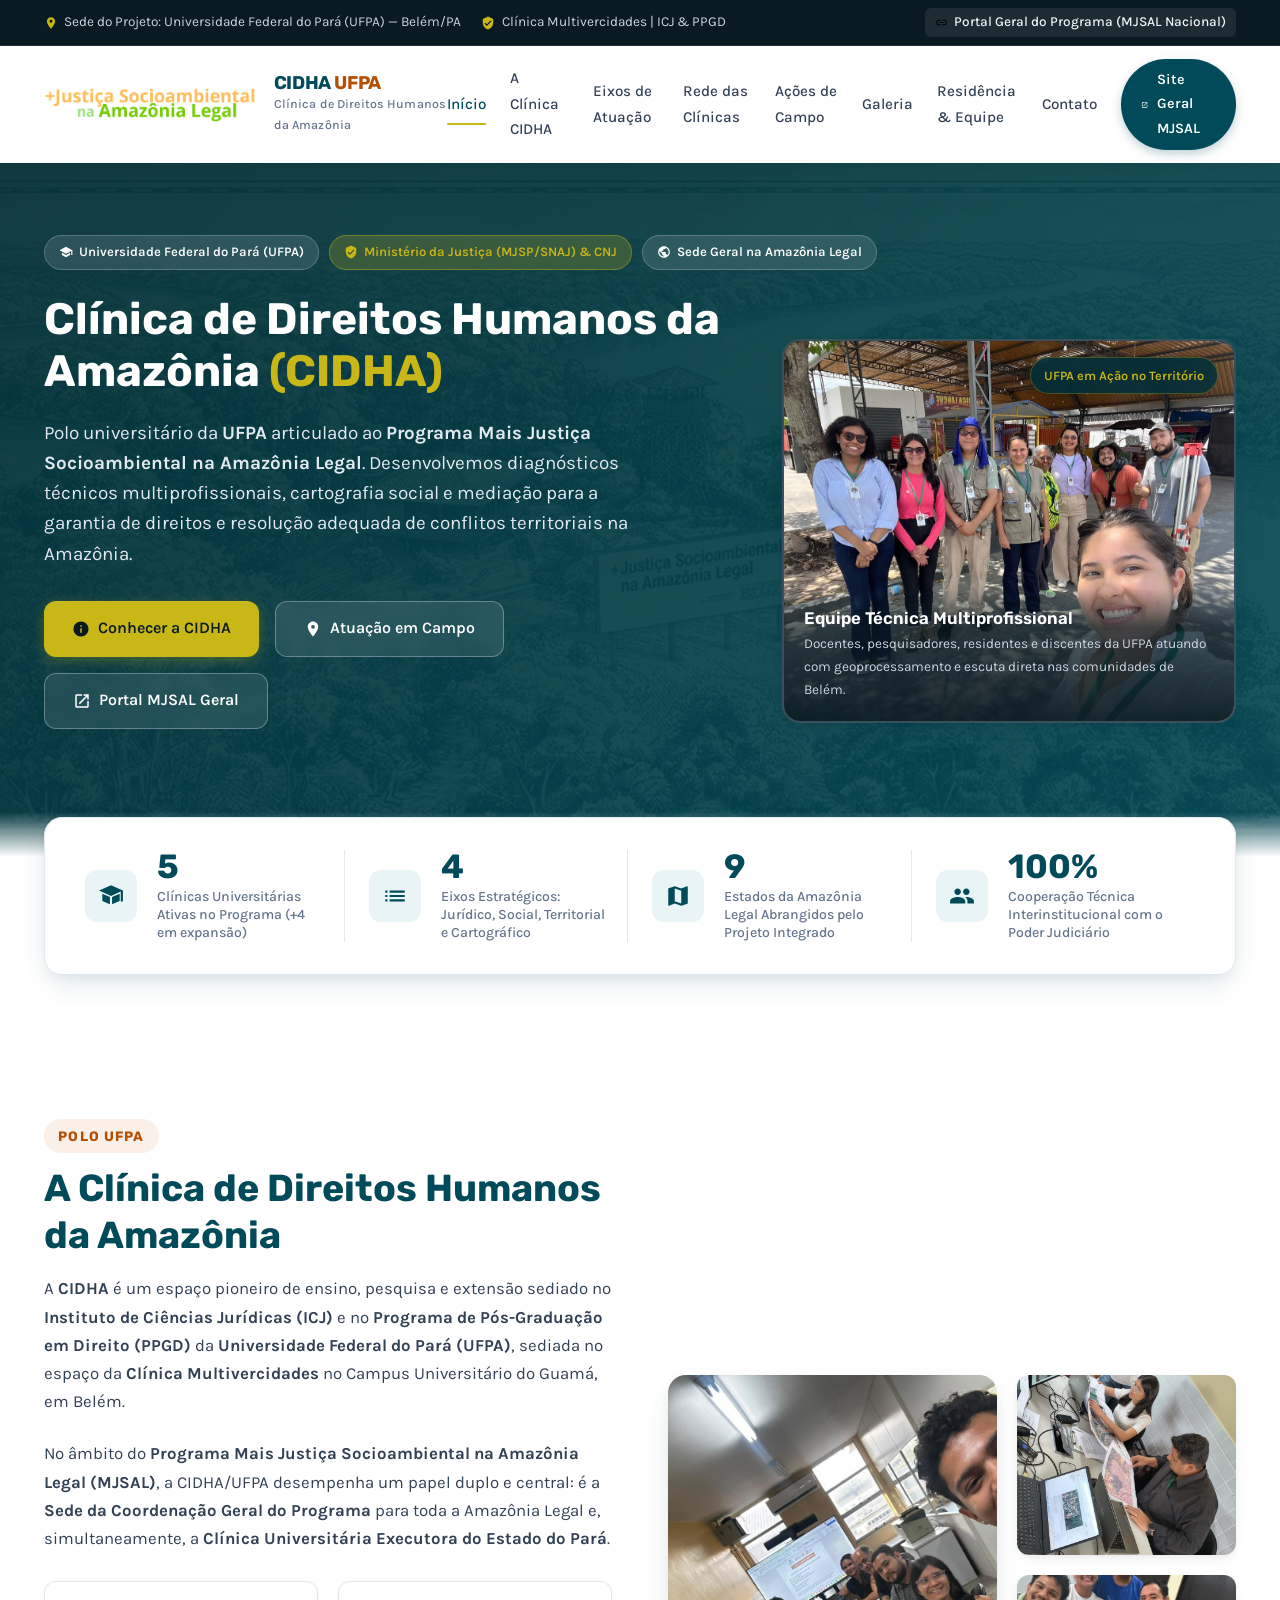
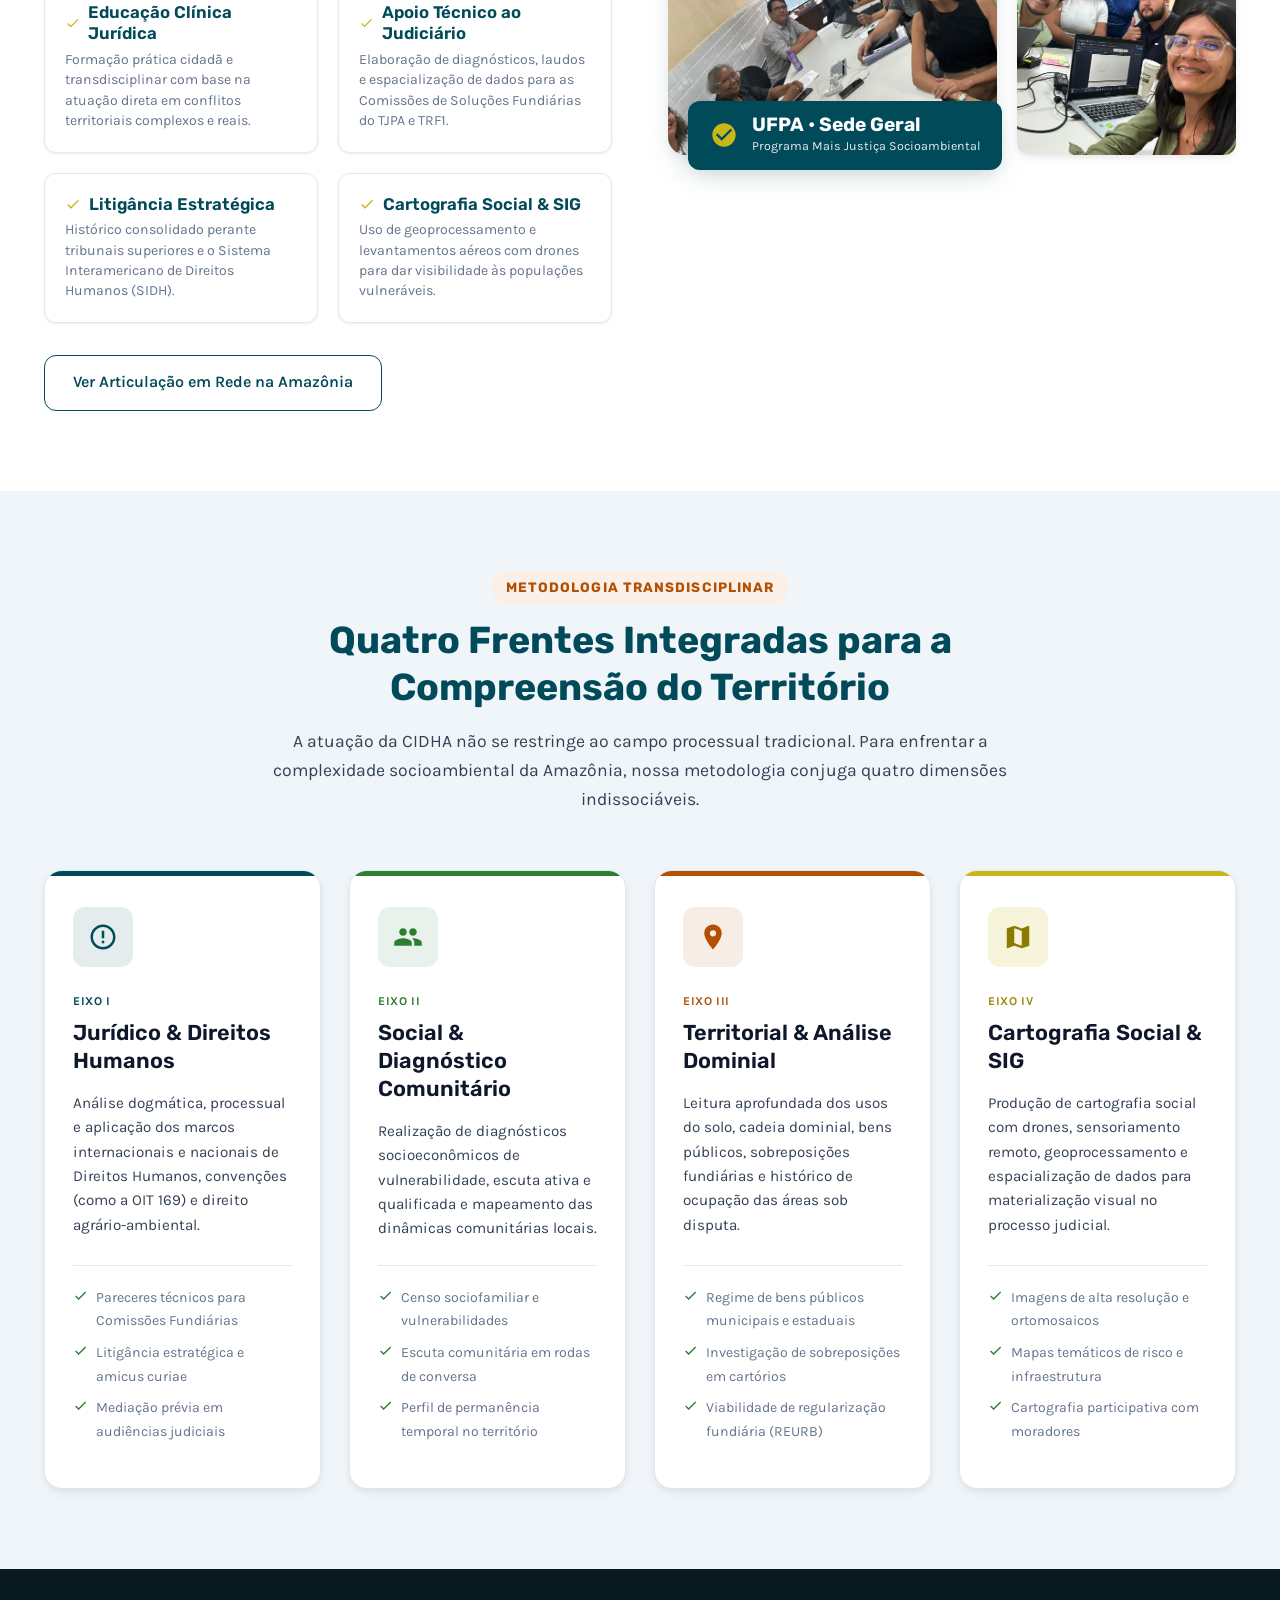
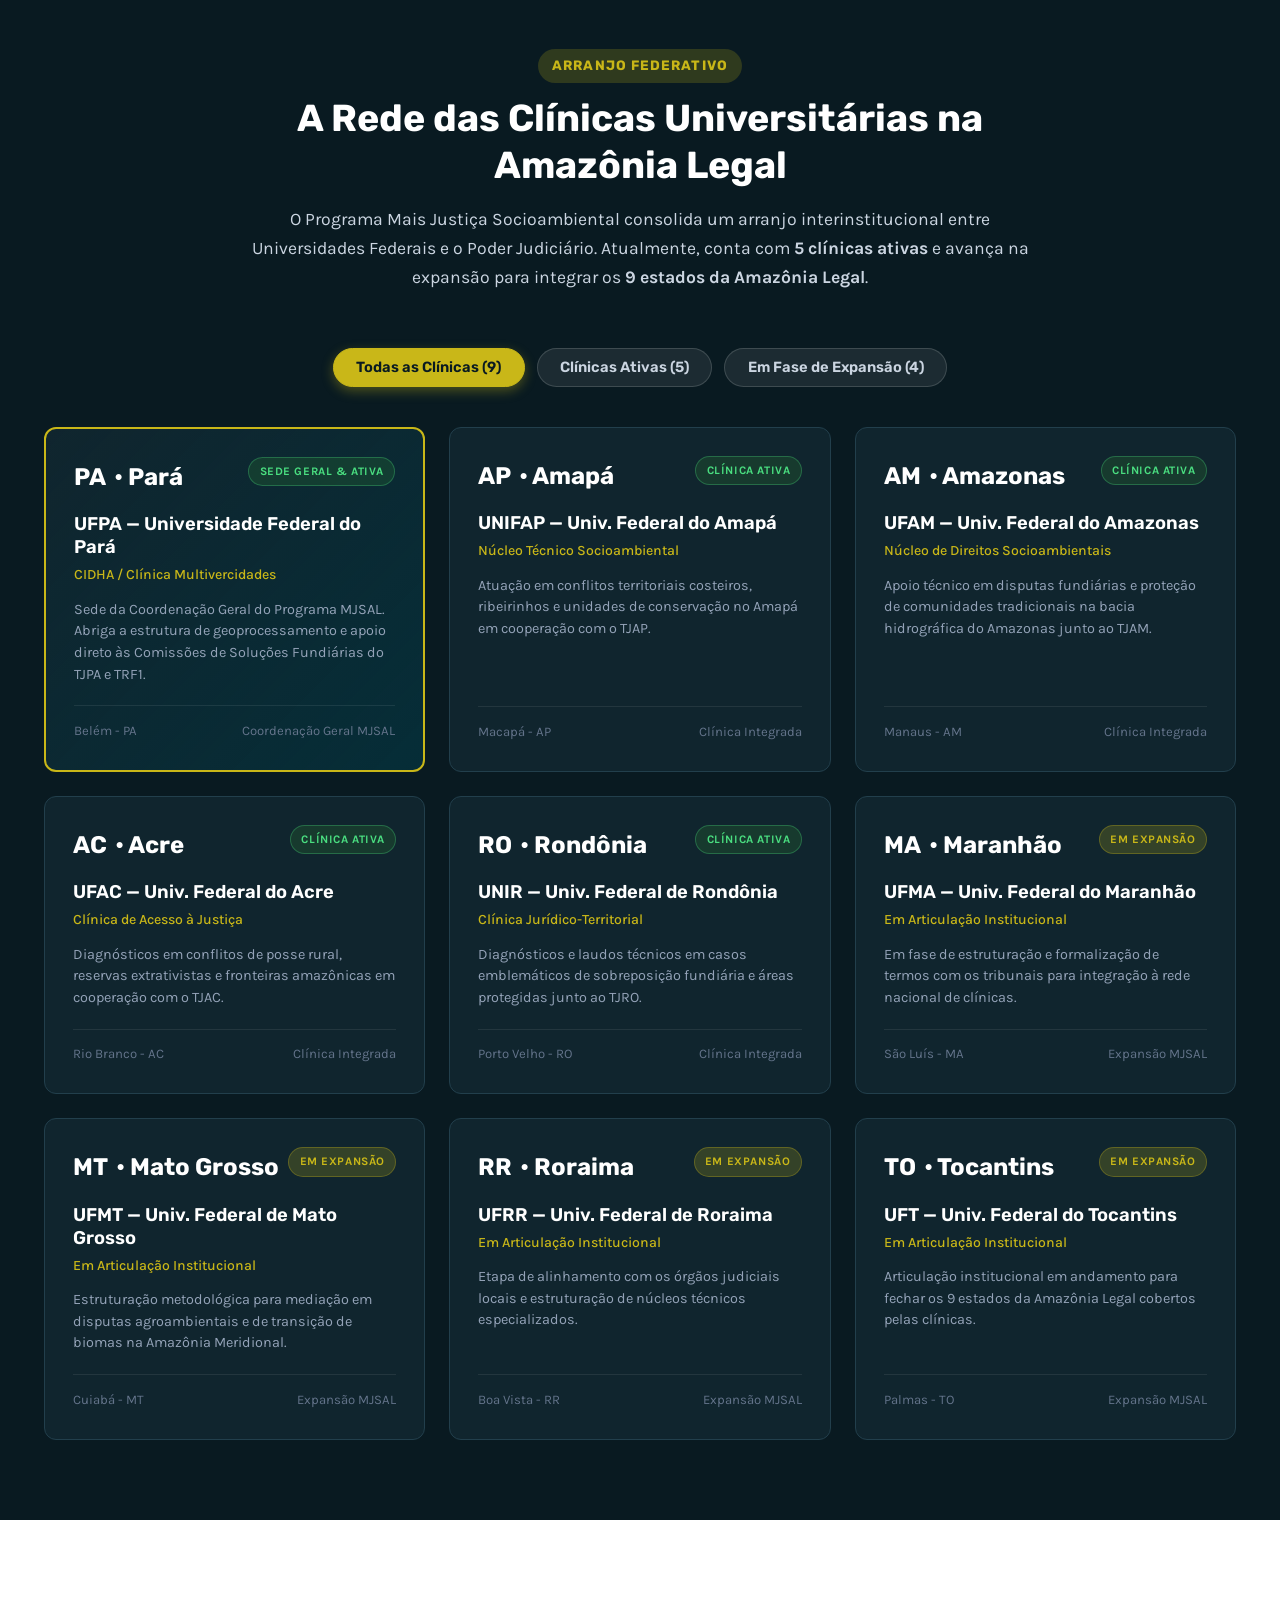
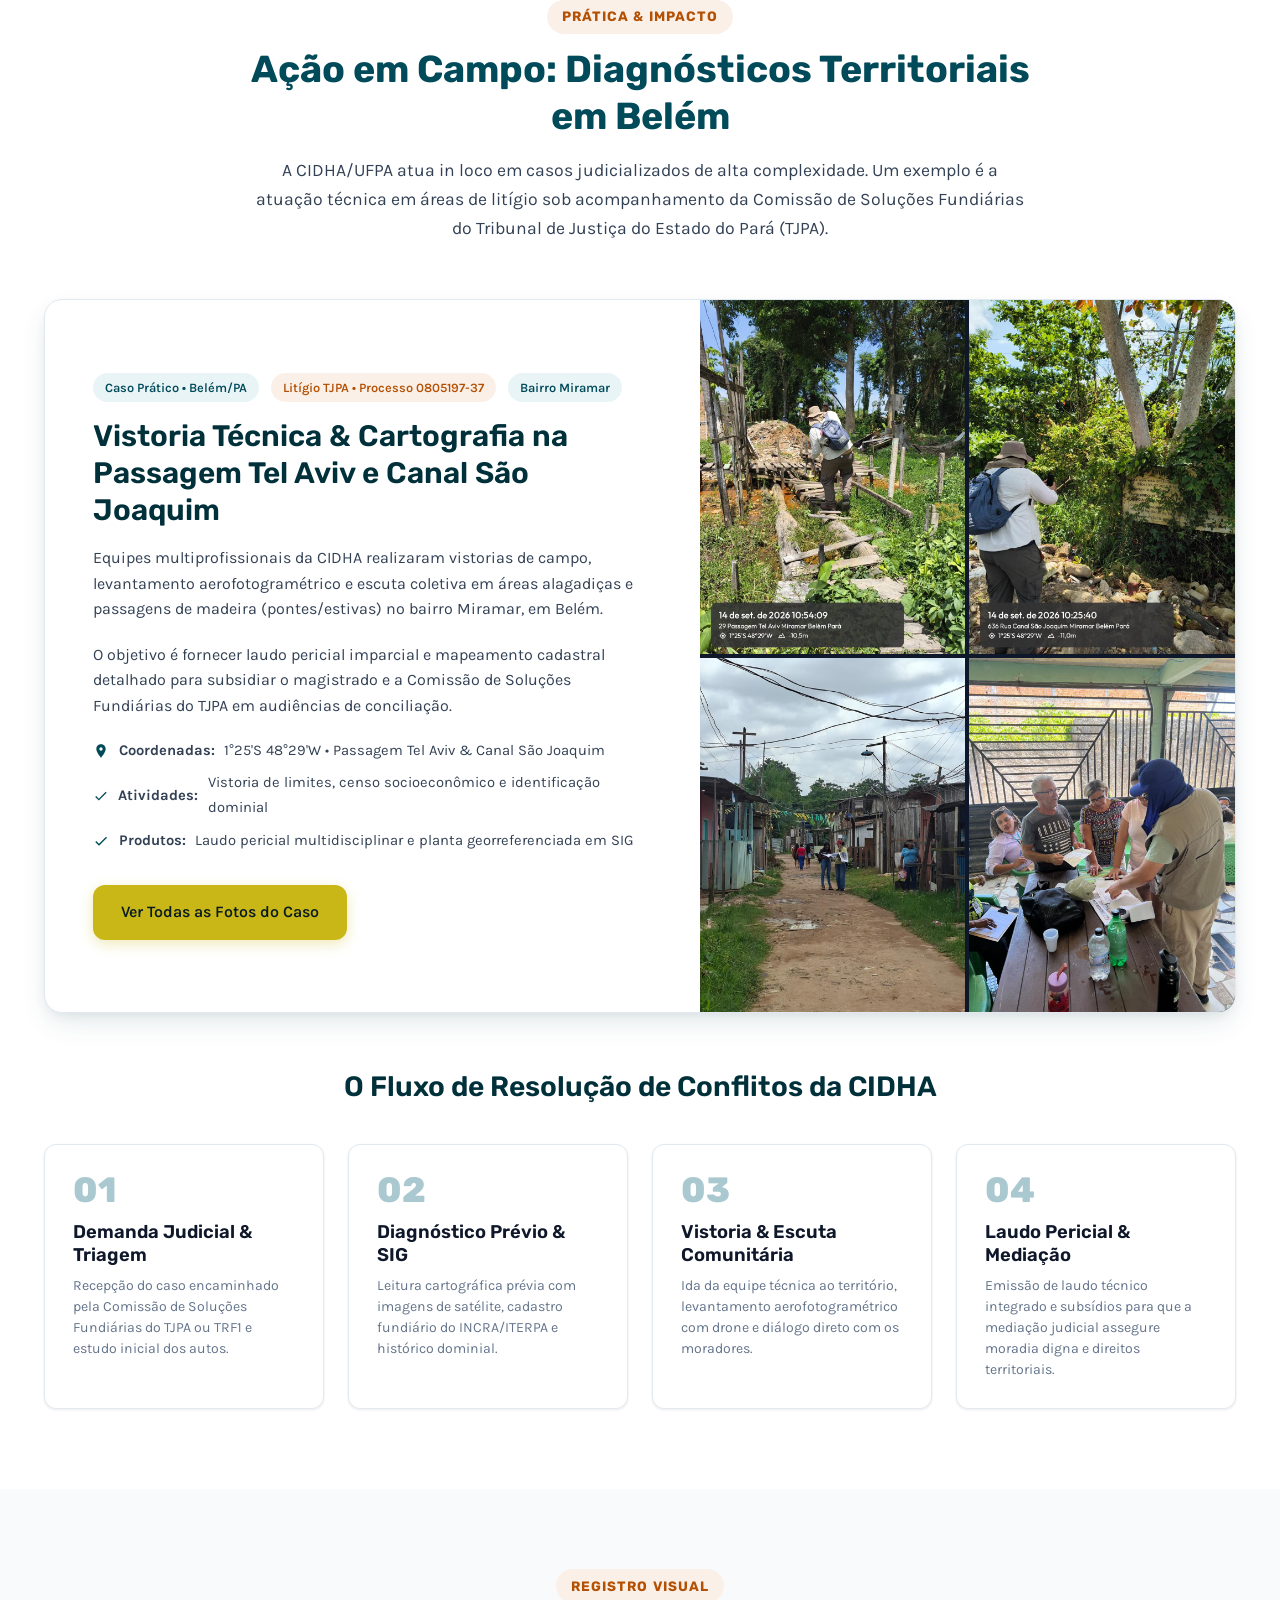
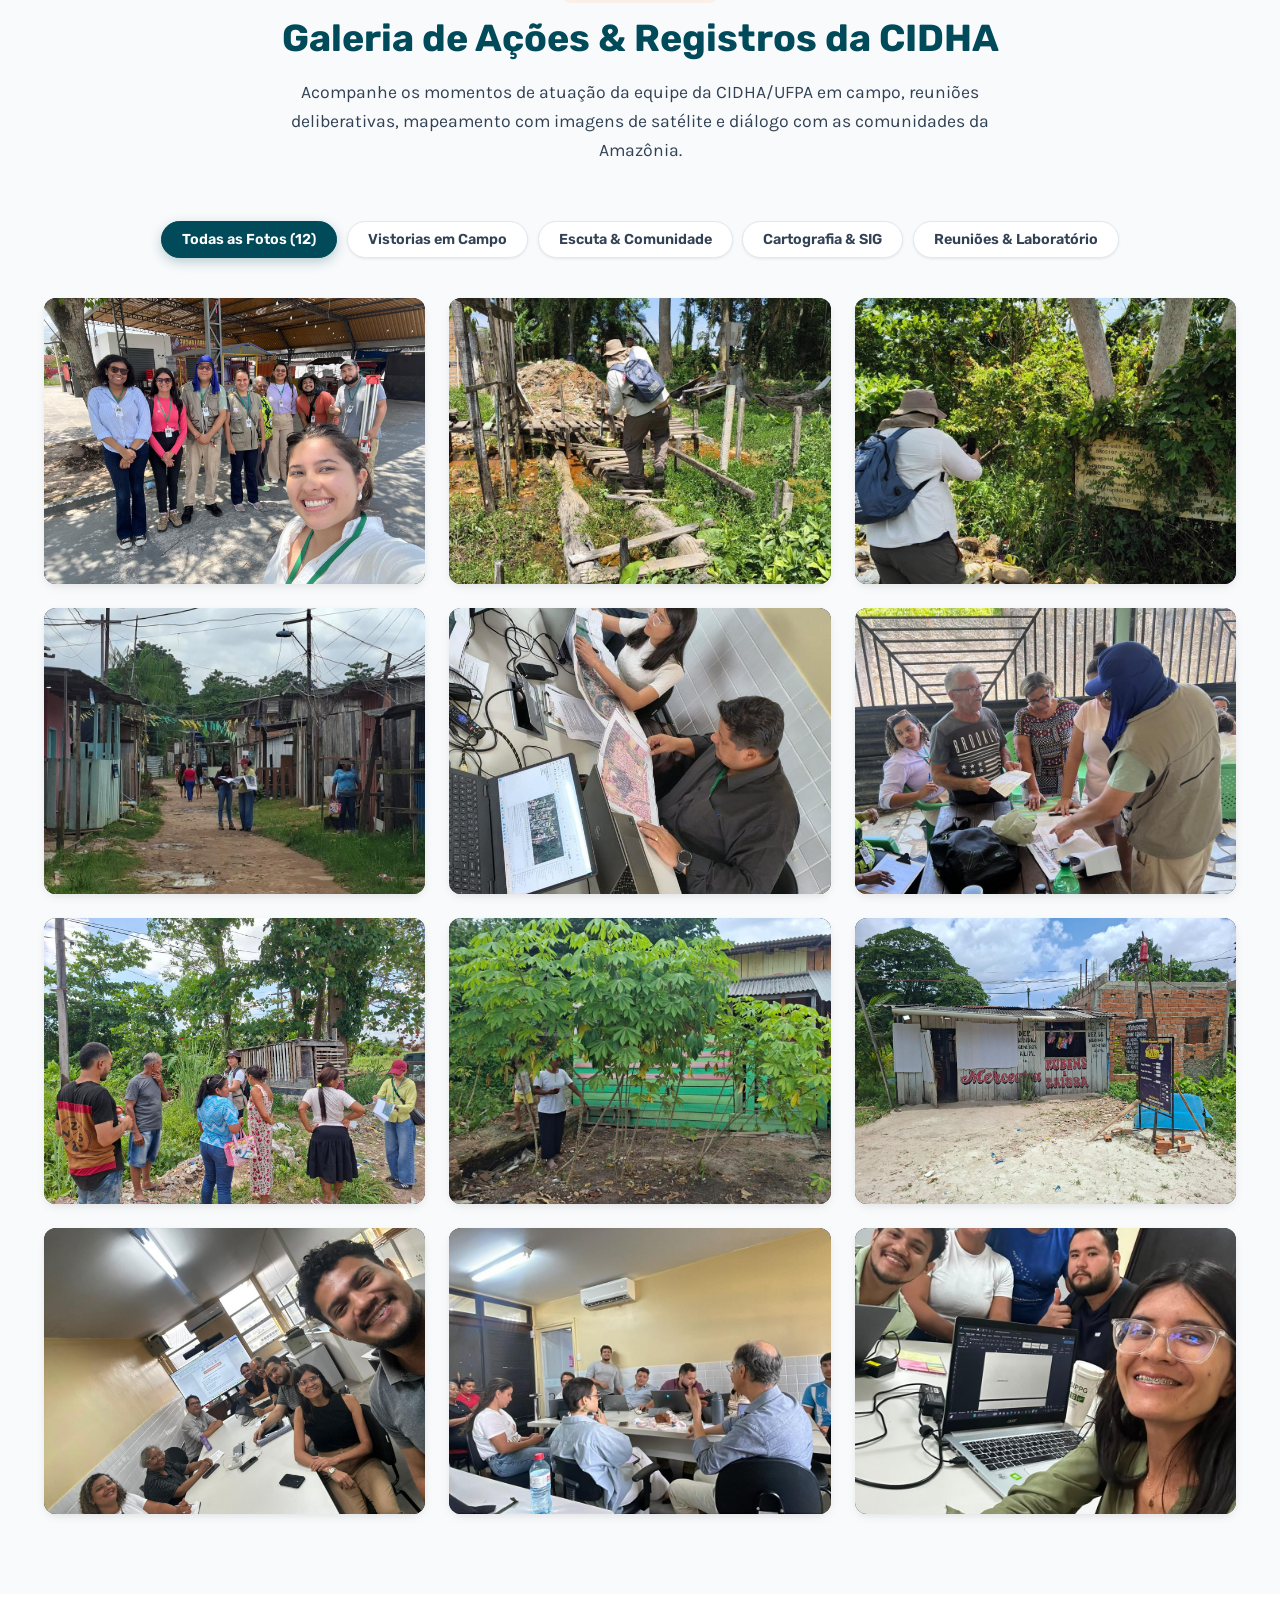
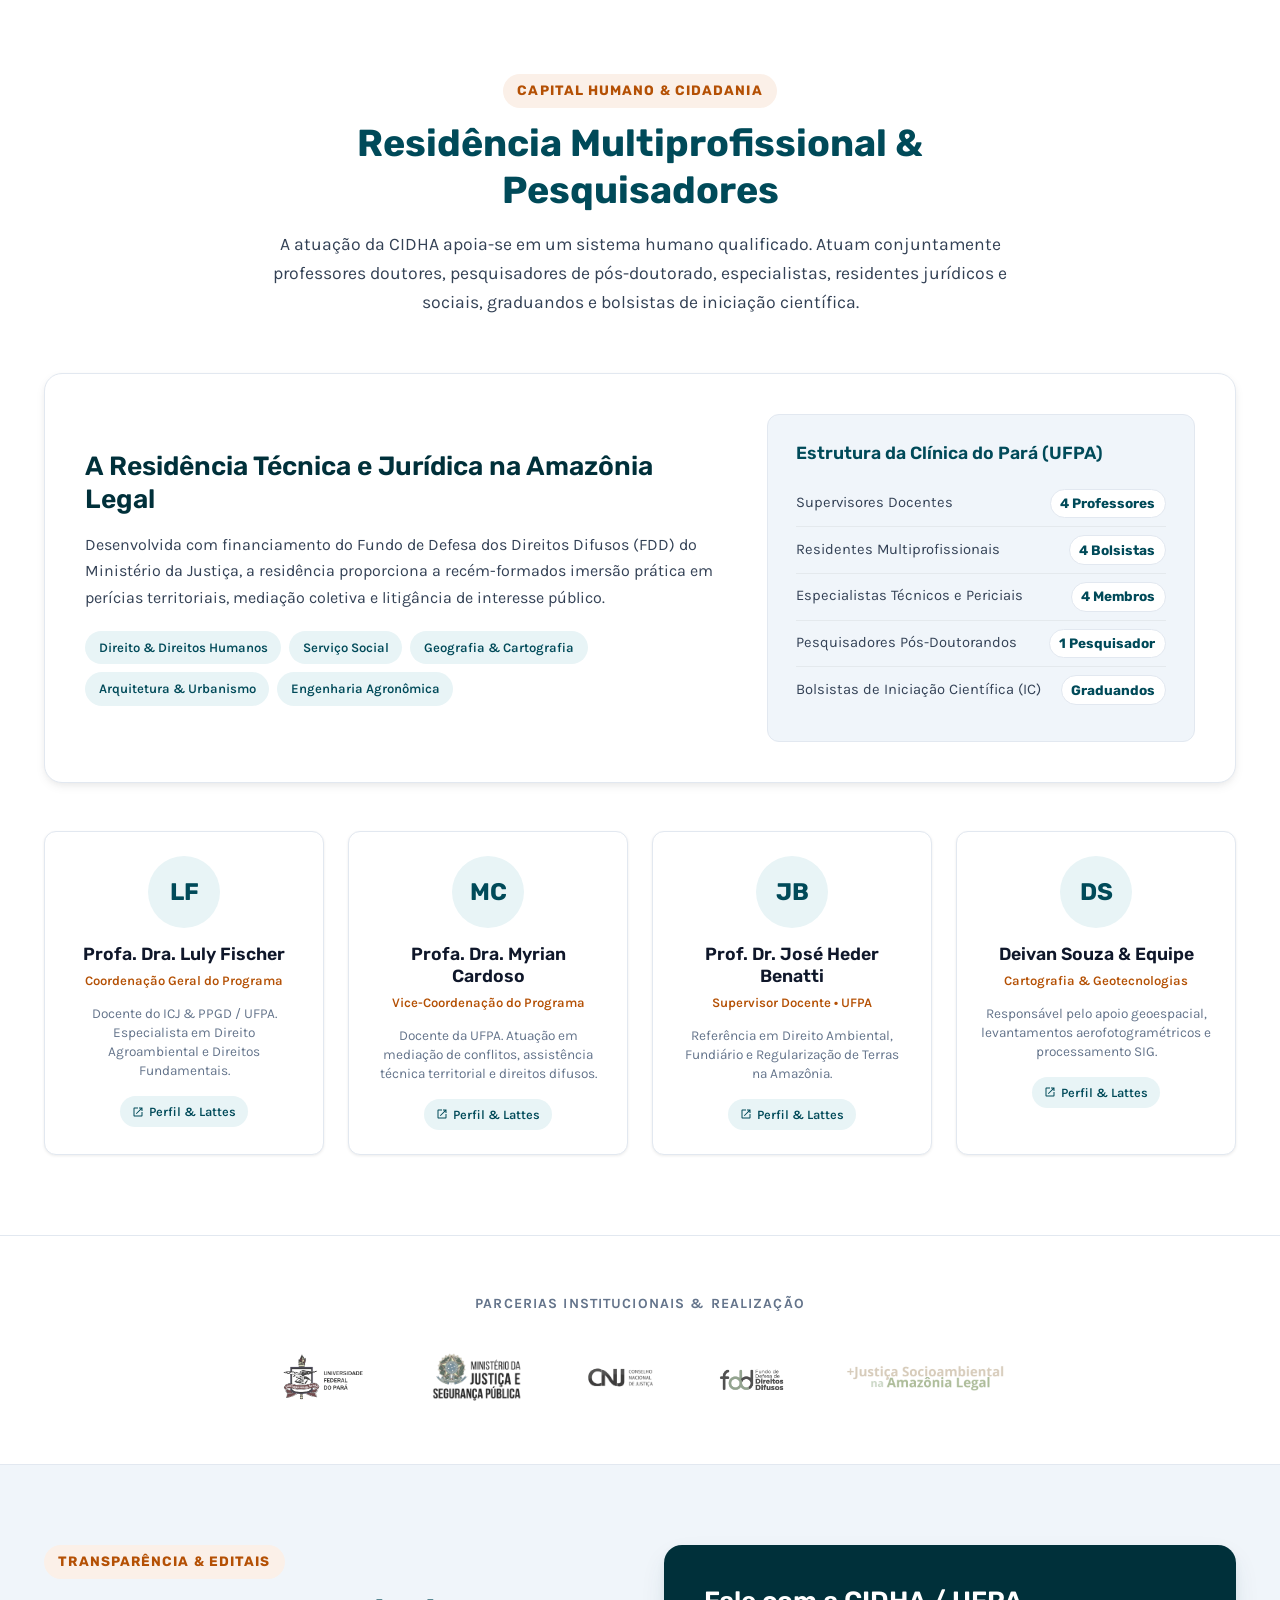
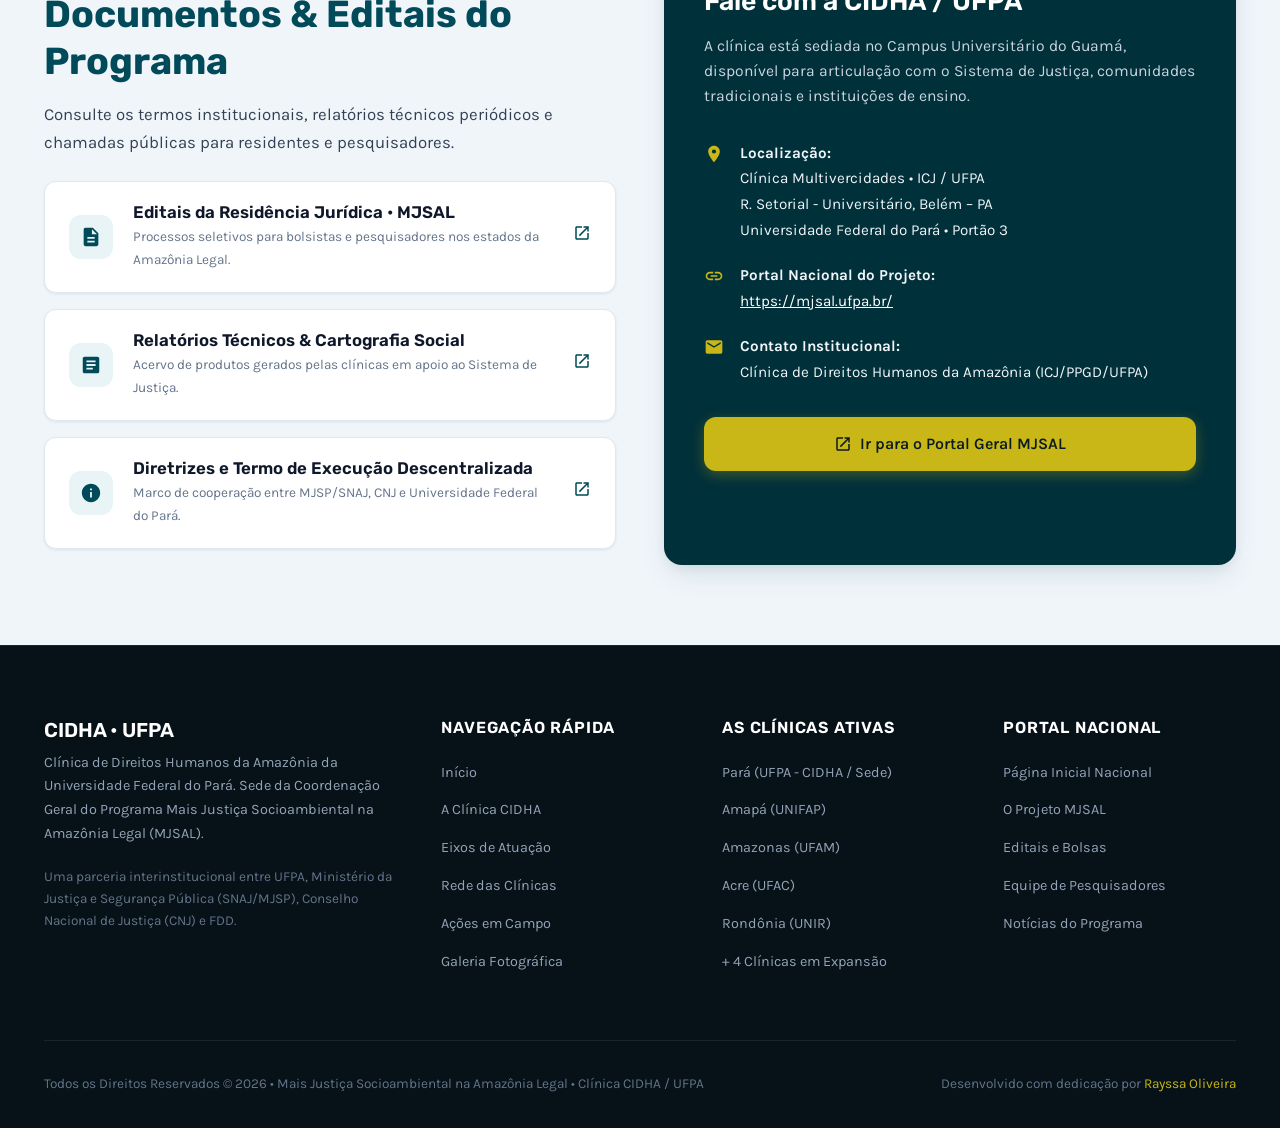
==== index.html @ a3616e03 "feat: implementar landing page responsiva da Clínica CIDHA (UFPA / MJSAL)" ====
<!DOCTYPE html>
<html lang="pt-BR">
<head>
  <meta charset="UTF-8">
  <meta name="viewport" content="width=device-width, initial-scale=1.0">
  <title>CIDHA - Clínica de Direitos Humanos da Amazônia | UFPA &amp; Programa MJSAL</title>
  <meta name="description" content="Site oficial da Clínica de Direitos Humanos da Amazônia (CIDHA - UFPA), integrante e sede do Programa Mais Justiça Socioambiental na Amazônia Legal em parceria com o Ministério da Justiça e CNJ.">
  <meta name="keywords" content="CIDHA, UFPA, Mais Justiça Socioambiental, Amazônia Legal, Ministério da Justiça, Direitos Humanos, Conflitos Fundiários, Cartografia Social, Residência Multiprofissional">
  <meta name="author" content="Programa Mais Justiça Socioambiental na Amazônia Legal">

  <!-- OpenGraph / Social Meta -->
  <meta property="og:type" content="website">
  <meta property="og:title" content="CIDHA - Clínica de Direitos Humanos da Amazônia (UFPA)">
  <meta property="og:description" content="Articulação transdisciplinar entre UFPA e o Sistema de Justiça na prevenção e resolução de conflitos socioambientais na Amazônia Legal.">
  <meta property="og:image" content="assets/images/cidha/equipe-campo-completa.jpg">

  <!-- Favicon -->
  <link rel="icon" type="image/png" href="assets/images/logo-ufpa.png">

  <!-- Google Fonts: Rubik & Karla -->
  <link rel="preconnect" href="https://fonts.googleapis.com">
  <link rel="preconnect" href="https://fonts.gstatic.com" crossorigin>
  <link href="https://fonts.googleapis.com/css2?family=Karla:ital,wght@0,300;0,400;0,500;0,600;0,700;1,400&family=Rubik:ital,wght@0,400;0,500;0,600;0,700;0,800;1,500&display=swap" rel="stylesheet">

  <!-- Stylesheet -->
  <link rel="stylesheet" href="assets/css/style.css">
</head>
<body>

  <!-- ==========================================================================
       Top Institutional Bar
       ========================================================================== -->
  <div class="top-bar">
    <div class="container">
      <div class="top-bar-left">
        <span class="top-bar-item">
          <svg viewBox="0 0 24 24"><path d="M12 2C8.13 2 5 5.13 5 9c0 5.25 7 13 7 13s7-7.75 7-13c0-3.87-3.13-7-7-7zm0 9.5a2.5 2.5 0 0 1 0-5 2.5 2.5 0 0 1 0 5z"/></svg>
          Sede do Projeto: Universidade Federal do Pará (UFPA) — Belém/PA
        </span>
        <span class="top-bar-item">
          <svg viewBox="0 0 24 24"><path d="M12 1L3 5v6c0 5.55 3.84 10.74 9 12 5.16-1.26 9-6.45 9-12V5l-9-4zm-2 16l-4-4 1.41-1.41L10 14.17l6.59-6.59L18 9l-8 8z"/></svg>
          Clínica Multivercidades | ICJ &amp; PPGD
        </span>
      </div>
      <div class="top-bar-right">
        <a href="https://mjsal.ufpa.br/" target="_blank" rel="noopener noreferrer" class="top-bar-link">
          <svg viewBox="0 0 24 24"><path d="M3.9 12c0-1.71 1.39-3.1 3.1-3.1h4V7H7c-2.76 0-5 2.24-5 5s2.24 5 5 5h4v-1.9H7c-1.71 0-3.1-1.39-3.1-3.1zM8 13h8v-2H8v2zm9-6h-4v1.9h4c1.71 0 3.1 1.39 3.1 3.1s-1.39 3.1-3.1 3.1h-4V17h4c2.76 0 5-2.24 5-5s-2.24-5-5-5z"/></svg>
          Portal Geral do Programa (MJSAL Nacional)
        </a>
      </div>
    </div>
  </div>

  <!-- ==========================================================================
       Main Sticky Navigation
       ========================================================================== -->
  <header class="main-header">
    <div class="container">
      <nav class="navbar" aria-label="Navegação Principal">
        <a href="#inicio" class="brand-wrapper" title="CIDHA - UFPA">
          <div class="brand-logos">
            <img src="assets/images/logo-mjsal.png" alt="Logo Mais Justiça Socioambiental" class="brand-logo-mjsal">
            <div class="brand-divider"></div>
          </div>
          <div class="brand-text">
            <div class="brand-clinic">CIDHA <span>UFPA</span></div>
            <div class="brand-sub">Clínica de Direitos Humanos da Amazônia</div>
          </div>
        </a>

        <div class="nav-menu">
          <a href="#inicio" class="nav-link active">Início</a>
          <a href="#sobre" class="nav-link">A Clínica CIDHA</a>
          <a href="#eixos" class="nav-link">Eixos de Atuação</a>
          <a href="#rede" class="nav-link">Rede das Clínicas</a>
          <a href="#campo" class="nav-link">Ações de Campo</a>
          <a href="#galeria" class="nav-link">Galeria</a>
          <a href="#equipe" class="nav-link">Residência &amp; Equipe</a>
          <a href="#contato" class="nav-link">Contato</a>
          <a href="https://mjsal.ufpa.br/" target="_blank" rel="noopener noreferrer" class="nav-cta">
            <svg viewBox="0 0 24 24"><path d="M19 19H5V5h7V3H5c-1.11 0-2 .9-2 2v14c0 1.1.89 2 2 2h14c1.1 0 2-.9 2-2v-7h-2v7zM14 3v2h3.59l-9.83 9.83 1.41 1.41L19 6.41V10h2V3h-7z"/></svg>
            Site Geral MJSAL
          </a>
        </div>

        <button class="mobile-toggle" aria-label="Abrir menu de navegação" aria-expanded="false">
          <span></span>
          <span></span>
          <span></span>
        </button>
      </nav>
    </div>
  </header>

  <!-- ==========================================================================
       Hero Section
       ========================================================================== -->
  <section id="inicio" class="hero">
    <div class="container">
      <div class="hero-badges-wrapper">
        <span class="badge-tag">
          <svg viewBox="0 0 24 24"><path d="M5 13.18v4L12 21l7-3.82v-4L12 17l-7-3.82zM12 3L1 9l11 6 9-4.91V17h2V9L12 3z"/></svg>
          Universidade Federal do Pará (UFPA)
        </span>
        <span class="badge-tag accent">
          <svg viewBox="0 0 24 24"><path d="M12 1L3 5v6c0 5.55 3.84 10.74 9 12 5.16-1.26 9-6.45 9-12V5l-9-4zm-2 16l-4-4 1.41-1.41L10 14.17l6.59-6.59L18 9l-8 8z"/></svg>
          Ministério da Justiça (MJSP/SNAJ) &amp; CNJ
        </span>
        <span class="badge-tag">
          <svg viewBox="0 0 24 24"><path d="M12 2C6.48 2 2 6.48 2 12s4.48 10 10 10 10-4.48 10-10S17.52 2 12 2zm-1 17.93c-3.95-.49-7-3.85-7-7.93 0-.62.08-1.21.21-1.79L9 15v1c0 1.1.9 2 2 2v1.93zm6.9-2.54c-.26-.81-1-1.39-1.9-1.39h-1v-3c0-.55-.45-1-1-1H8v-2h2c.55 0 1-.45 1-1V7h2c1.1 0 2-.9 2-2v-.41c2.93 1.19 5 4.06 5 7.41 0 2.08-.8 3.97-2.1 5.39z"/></svg>
          Sede Geral na Amazônia Legal
        </span>
      </div>

      <div class="hero-grid">
        <div class="hero-content">
          <h1 class="hero-title">
            Clínica de Direitos Humanos da Amazônia <span class="highlight">(CIDHA)</span>
          </h1>
          <p class="hero-subtitle">
            Polo universitário da <strong>UFPA</strong> articulado ao <strong>Programa Mais Justiça Socioambiental na Amazônia Legal</strong>. Desenvolvemos diagnósticos técnicos multiprofissionais, cartografia social e mediação para a garantia de direitos e resolução adequada de conflitos territoriais na Amazônia.
          </p>
          <div class="hero-actions">
            <a href="#sobre" class="btn btn-primary">
              <svg viewBox="0 0 24 24"><path d="M12 2C6.48 2 2 6.48 2 12s4.48 10 10 10 10-4.48 10-10S17.52 2 12 2zm1 15h-2v-6h2v6zm0-8h-2V7h2v2z"/></svg>
              Conhecer a CIDHA
            </a>
            <a href="#campo" class="btn btn-outline-light">
              <svg viewBox="0 0 24 24"><path d="M12 2C8.13 2 5 5.13 5 9c0 5.25 7 13 7 13s7-7.75 7-13c0-3.87-3.13-7-7-7zm0 9.5a2.5 2.5 0 0 1 0-5 2.5 2.5 0 0 1 0 5z"/></svg>
              Atuação em Campo
            </a>
            <a href="https://mjsal.ufpa.br/" target="_blank" rel="noopener noreferrer" class="btn btn-outline-light">
              <svg viewBox="0 0 24 24"><path d="M19 19H5V5h7V3H5c-1.11 0-2 .9-2 2v14c0 1.1.89 2 2 2h14c1.1 0 2-.9 2-2v-7h-2v7zM14 3v2h3.59l-9.83 9.83 1.41 1.41L19 6.41V10h2V3h-7z"/></svg>
              Portal MJSAL Geral
            </a>
          </div>
        </div>

        <div class="hero-card">
          <img src="assets/images/cidha/equipe-campo-completa.jpg" alt="Equipe multiprofissional da CIDHA UFPA em campo em Belém do Pará">
          <div class="hero-card-badge">UFPA em Ação no Território</div>
          <div class="hero-card-caption">
            <h4>Equipe Técnica Multiprofissional</h4>
            <p>Docentes, pesquisadores, residentes e discentes da UFPA atuando com geoprocessamento e escuta direta nas comunidades de Belém.</p>
          </div>
        </div>
      </div>
    </div>
  </section>

  <!-- ==========================================================================
       Counters & Metric Stats
       ========================================================================== -->
  <div class="stats-bar">
    <div class="container">
      <div class="stats-grid">
        <div class="stat-item">
          <div class="stat-icon">
            <svg viewBox="0 0 24 24"><path d="M12 2L1 7l11 5 9-4.09V17h2V7L12 2zm1 17.5V13l7-3.18v6.68L13 19.5zm-2 0L4 16.5v-6.68L11 13v6.5z"/></svg>
          </div>
          <div class="stat-info">
            <div class="stat-number" data-target="5">0</div>
            <div class="stat-label">Clínicas Universitárias Ativas no Programa (+4 em expansão)</div>
          </div>
        </div>

        <div class="stat-item">
          <div class="stat-icon">
            <svg viewBox="0 0 24 24"><path d="M3 13h2v-2H3v2zm0 4h2v-2H3v2zm0-8h2V7H3v2zm4 4h14v-2H7v2zm0 4h14v-2H7v2zM7 7v2h14V7H7z"/></svg>
          </div>
          <div class="stat-info">
            <div class="stat-number" data-target="4">0</div>
            <div class="stat-label">Eixos Estratégicos: Jurídico, Social, Territorial e Cartográfico</div>
          </div>
        </div>

        <div class="stat-item">
          <div class="stat-icon">
            <svg viewBox="0 0 24 24"><path d="M20.5 3l-.16.03L15 5.1 9 3 3.36 4.9c-.21.07-.36.25-.36.48V20.5c0 .28.22.5.5.5l.16-.03L9 18.9l6 2.1 5.64-1.9c.21-.07.36-.25.36-.48V3.5c0-.28-.22-.5-.5-.5zM15 19l-6-2.11V5l6 2.11V19z"/></svg>
          </div>
          <div class="stat-info">
            <div class="stat-number" data-target="9">0</div>
            <div class="stat-label">Estados da Amazônia Legal Abrangidos pelo Projeto Integrado</div>
          </div>
        </div>

        <div class="stat-item">
          <div class="stat-icon">
            <svg viewBox="0 0 24 24"><path d="M16 11c1.66 0 2.99-1.34 2.99-3S17.66 5 16 5c-1.66 0-3 1.34-3 3s1.34 3 3 3zm-8 0c1.66 0 2.99-1.34 2.99-3S9.66 5 8 5C6.34 5 5 6.34 5 8s1.34 3 3 3zm0 2c-2.33 0-7 1.17-7 3.5V19h14v-2.5c0-2.33-4.67-3.5-7-3.5zm8 0c-.29 0-.62.02-.97.05 1.16.84 1.97 1.97 1.97 3.45V19h6v-2.5c0-2.33-4.67-3.5-7-3.5z"/></svg>
          </div>
          <div class="stat-info">
            <div class="stat-number" data-target="100" data-suffix="%">0%</div>
            <div class="stat-label">Cooperação Técnica Interinstitucional com o Poder Judiciário</div>
          </div>
        </div>
      </div>
    </div>
  </div>

  <!-- ==========================================================================
       Section: Sobre a Clínica CIDHA - UFPA
       ========================================================================== -->
  <section id="sobre" class="section">
    <div class="container">
      <div class="about-grid">
        <div class="about-content">
          <span class="section-tag">Polo UFPA</span>
          <h2 class="section-title">A Clínica de Direitos Humanos da Amazônia</h2>
          <p class="about-text">
            A <strong>CIDHA</strong> é um espaço pioneiro de ensino, pesquisa e extensão sediado no <strong>Instituto de Ciências Jurídicas (ICJ)</strong> e no <strong>Programa de Pós-Graduação em Direito (PPGD)</strong> da <strong>Universidade Federal do Pará (UFPA)</strong>, sediada no espaço da <strong>Clínica Multivercidades</strong> no Campus Universitário do Guamá, em Belém.
          </p>
          <p class="about-text">
            No âmbito do <strong>Programa Mais Justiça Socioambiental na Amazônia Legal (MJSAL)</strong>, a CIDHA/UFPA desempenha um papel duplo e central: é a <strong>Sede da Coordenação Geral do Programa</strong> para toda a Amazônia Legal e, simultaneamente, a <strong>Clínica Universitária Executora do Estado do Pará</strong>.
          </p>

          <div class="about-highlights">
            <div class="highlight-box">
              <h5>
                <svg viewBox="0 0 24 24"><path d="M9 16.17L4.83 12l-1.42 1.41L9 19 21 7l-1.41-1.41z"/></svg>
                Educação Clínica Jurídica
              </h5>
              <p>Formação prática cidadã e transdisciplinar com base na atuação direta em conflitos territoriais complexos e reais.</p>
            </div>
            <div class="highlight-box">
              <h5>
                <svg viewBox="0 0 24 24"><path d="M9 16.17L4.83 12l-1.42 1.41L9 19 21 7l-1.41-1.41z"/></svg>
                Apoio Técnico ao Judiciário
              </h5>
              <p>Elaboração de diagnósticos, laudos e espacialização de dados para as Comissões de Soluções Fundiárias do TJPA e TRF1.</p>
            </div>
            <div class="highlight-box">
              <h5>
                <svg viewBox="0 0 24 24"><path d="M9 16.17L4.83 12l-1.42 1.41L9 19 21 7l-1.41-1.41z"/></svg>
                Litigância Estratégica
              </h5>
              <p>Histórico consolidado perante tribunais superiores e o Sistema Interamericano de Direitos Humanos (SIDH).</p>
            </div>
            <div class="highlight-box">
              <h5>
                <svg viewBox="0 0 24 24"><path d="M9 16.17L4.83 12l-1.42 1.41L9 19 21 7l-1.41-1.41z"/></svg>
                Cartografia Social &amp; SIG
              </h5>
              <p>Uso de geoprocessamento e levantamentos aéreos com drones para dar visibilidade às populações vulneráveis.</p>
            </div>
          </div>

          <a href="#rede" class="btn btn-outline-primary">
            Ver Articulação em Rede na Amazônia
          </a>
        </div>

        <div class="about-images-collage">
          <div class="collage-img-main">
            <img src="assets/images/cidha/reuniao-equipe-1.jpg" alt="Reunião de trabalho da equipe CIDHA na Clínica Multivercidades UFPA">
          </div>
          <div class="collage-img-sub">
            <div class="sub-img-wrap">
              <img src="assets/images/cidha/geoprocessamento-cartografia.jpg" alt="Pesquisadores da CIDHA analisando cartografia em laboratório SIG">
            </div>
            <div class="sub-img-wrap">
              <img src="assets/images/cidha/pesquisa-lab-1.jpg" alt="Equipe de residentes e graduandos da UFPA">
            </div>
          </div>
          <div class="collage-badge-floating">
            <svg viewBox="0 0 24 24"><path d="M12 2C6.48 2 2 6.48 2 12s4.48 10 10 10 10-4.48 10-10S17.52 2 12 2zm-2 15l-5-5 1.41-1.41L10 14.17l7.59-7.59L19 8l-9 9z"/></svg>
            <div>
              <div class="badge-val">UFPA &bull; Sede Geral</div>
              <div class="badge-lbl">Programa Mais Justiça Socioambiental</div>
            </div>
          </div>
        </div>
      </div>
    </div>
  </section>

  <!-- ==========================================================================
       Section: Os 4 Eixos Integrados de Atuação
       ========================================================================== -->
  <section id="eixos" class="section bg-subtle">
    <div class="container">
      <div class="section-header">
        <span class="section-tag">Metodologia Transdisciplinar</span>
        <h2 class="section-title">Quatro Frentes Integradas para a Compreensão do Território</h2>
        <p class="section-description">
          A atuação da CIDHA não se restringe ao campo processual tradicional. Para enfrentar a complexidade socioambiental da Amazônia, nossa metodologia conjuga quatro dimensões indissociáveis.
        </p>
      </div>

      <div class="axes-grid">
        <!-- Eixo 1: Jurídico -->
        <div class="axis-card axis-1">
          <div class="axis-icon-wrap">
            <svg viewBox="0 0 24 24"><path d="M12 2C6.48 2 2 6.48 2 12s4.48 10 10 10 10-4.48 10-10S17.52 2 12 2zm0 18c-4.41 0-8-3.59-8-8s3.59-8 8-8 8 3.59 8 8-3.59 8-8 8zm-1-13h2v6h-2zm0 8h2v2h-2z"/></svg>
          </div>
          <span class="axis-badge">Eixo I</span>
          <h3 class="axis-title">Jurídico &amp; Direitos Humanos</h3>
          <p class="axis-desc">
            Análise dogmática, processual e aplicação dos marcos internacionais e nacionais de Direitos Humanos, convenções (como a OIT 169) e direito agrário-ambiental.
          </p>
          <ul class="axis-features">
            <li>
              <svg viewBox="0 0 24 24"><path d="M9 16.17L4.83 12l-1.42 1.41L9 19 21 7l-1.41-1.41z"/></svg>
              Pareceres técnicos para Comissões Fundiárias
            </li>
            <li>
              <svg viewBox="0 0 24 24"><path d="M9 16.17L4.83 12l-1.42 1.41L9 19 21 7l-1.41-1.41z"/></svg>
              Litigância estratégica e amicus curiae
            </li>
            <li>
              <svg viewBox="0 0 24 24"><path d="M9 16.17L4.83 12l-1.42 1.41L9 19 21 7l-1.41-1.41z"/></svg>
              Mediação prévia em audiências judiciais
            </li>
          </ul>
        </div>

        <!-- Eixo 2: Social -->
        <div class="axis-card axis-2">
          <div class="axis-icon-wrap">
            <svg viewBox="0 0 24 24"><path d="M16 11c1.66 0 2.99-1.34 2.99-3S17.66 5 16 5c-1.66 0-3 1.34-3 3s1.34 3 3 3zm-8 0c1.66 0 2.99-1.34 2.99-3S9.66 5 8 5C6.34 5 5 6.34 5 8s1.34 3 3 3zm0 2c-2.33 0-7 1.17-7 3.5V19h14v-2.5c0-2.33-4.67-3.5-7-3.5zm8 0c-.29 0-.62.02-.97.05 1.16.84 1.97 1.97 1.97 3.45V19h6v-2.5c0-2.33-4.67-3.5-7-3.5z"/></svg>
          </div>
          <span class="axis-badge">Eixo II</span>
          <h3 class="axis-title">Social &amp; Diagnóstico Comunitário</h3>
          <p class="axis-desc">
            Realização de diagnósticos socioeconômicos de vulnerabilidade, escuta ativa e qualificada e mapeamento das dinâmicas comunitárias locais.
          </p>
          <ul class="axis-features">
            <li>
              <svg viewBox="0 0 24 24"><path d="M9 16.17L4.83 12l-1.42 1.41L9 19 21 7l-1.41-1.41z"/></svg>
              Censo sociofamiliar e vulnerabilidades
            </li>
            <li>
              <svg viewBox="0 0 24 24"><path d="M9 16.17L4.83 12l-1.42 1.41L9 19 21 7l-1.41-1.41z"/></svg>
              Escuta comunitária em rodas de conversa
            </li>
            <li>
              <svg viewBox="0 0 24 24"><path d="M9 16.17L4.83 12l-1.42 1.41L9 19 21 7l-1.41-1.41z"/></svg>
              Perfil de permanência temporal no território
            </li>
          </ul>
        </div>

        <!-- Eixo 3: Territorial -->
        <div class="axis-card axis-3">
          <div class="axis-icon-wrap">
            <svg viewBox="0 0 24 24"><path d="M12 2C8.13 2 5 5.13 5 9c0 5.25 7 13 7 13s7-7.75 7-13c0-3.87-3.13-7-7-7zm0 9.5a2.5 2.5 0 0 1 0-5 2.5 2.5 0 0 1 0 5z"/></svg>
          </div>
          <span class="axis-badge">Eixo III</span>
          <h3 class="axis-title">Territorial &amp; Análise Dominial</h3>
          <p class="axis-desc">
            Leitura aprofundada dos usos do solo, cadeia dominial, bens públicos, sobreposições fundiárias e histórico de ocupação das áreas sob disputa.
          </p>
          <ul class="axis-features">
            <li>
              <svg viewBox="0 0 24 24"><path d="M9 16.17L4.83 12l-1.42 1.41L9 19 21 7l-1.41-1.41z"/></svg>
              Regime de bens públicos municipais e estaduais
            </li>
            <li>
              <svg viewBox="0 0 24 24"><path d="M9 16.17L4.83 12l-1.42 1.41L9 19 21 7l-1.41-1.41z"/></svg>
              Investigação de sobreposições em cartórios
            </li>
            <li>
              <svg viewBox="0 0 24 24"><path d="M9 16.17L4.83 12l-1.42 1.41L9 19 21 7l-1.41-1.41z"/></svg>
              Viabilidade de regularização fundiária (REURB)
            </li>
          </ul>
        </div>

        <!-- Eixo 4: Cartografia -->
        <div class="axis-card axis-4">
          <div class="axis-icon-wrap">
            <svg viewBox="0 0 24 24"><path d="M20.5 3l-.16.03L15 5.1 9 3 3.36 4.9c-.21.07-.36.25-.36.48V20.5c0 .28.22.5.5.5l.16-.03L9 18.9l6 2.1 5.64-1.9c.21-.07.36-.25.36-.48V3.5c0-.28-.22-.5-.5-.5zM15 19l-6-2.11V5l6 2.11V19z"/></svg>
          </div>
          <span class="axis-badge">Eixo IV</span>
          <h3 class="axis-title">Cartografia Social &amp; SIG</h3>
          <p class="axis-desc">
            Produção de cartografia social com drones, sensoriamento remoto, geoprocessamento e espacialização de dados para materialização visual no processo judicial.
          </p>
          <ul class="axis-features">
            <li>
              <svg viewBox="0 0 24 24"><path d="M9 16.17L4.83 12l-1.42 1.41L9 19 21 7l-1.41-1.41z"/></svg>
              Imagens de alta resolução e ortomosaicos
            </li>
            <li>
              <svg viewBox="0 0 24 24"><path d="M9 16.17L4.83 12l-1.42 1.41L9 19 21 7l-1.41-1.41z"/></svg>
              Mapas temáticos de risco e infraestrutura
            </li>
            <li>
              <svg viewBox="0 0 24 24"><path d="M9 16.17L4.83 12l-1.42 1.41L9 19 21 7l-1.41-1.41z"/></svg>
              Cartografia participativa com moradores
            </li>
          </ul>
        </div>
      </div>
    </div>
  </section>

  <!-- ==========================================================================
       Section: Rede das Clínicas da Amazônia Legal
       ========================================================================== -->
  <section id="rede" class="section bg-dark">
    <div class="container">
      <div class="section-header">
        <span class="section-tag">Arranjo Federativo</span>
        <h2 class="section-title">A Rede das Clínicas Universitárias na Amazônia Legal</h2>
        <p class="section-description">
          O Programa Mais Justiça Socioambiental consolida um arranjo interinstitucional entre Universidades Federais e o Poder Judiciário. Atualmente, conta com <strong>5 clínicas ativas</strong> e avança na expansão para integrar os <strong>9 estados da Amazônia Legal</strong>.
        </p>
      </div>

      <div class="network-tabs">
        <button class="tab-btn active" data-filter="all">Todas as Clínicas (9)</button>
        <button class="tab-btn" data-filter="active">Clínicas Ativas (5)</button>
        <button class="tab-btn" data-filter="expanding">Em Fase de Expansão (4)</button>
      </div>

      <div class="clinics-grid">
        <!-- 1. Pará (UFPA - CIDHA) -->
        <div class="clinic-card headquarters" data-status="active">
          <div class="clinic-card-header">
            <div class="clinic-uf">
              <span>PA</span> &bull; Pará
            </div>
            <span class="clinic-status-badge active">Sede Geral &amp; Ativa</span>
          </div>
          <h4 class="clinic-univ">UFPA &mdash; Universidade Federal do Pará</h4>
          <div class="clinic-role">CIDHA / Clínica Multivercidades</div>
          <p class="clinic-desc">
            Sede da Coordenação Geral do Programa MJSAL. Abriga a estrutura de geoprocessamento e apoio direto às Comissões de Soluções Fundiárias do TJPA e TRF1.
          </p>
          <div class="clinic-footer">
            <span>Belém - PA</span>
            <span>Coordenação Geral MJSAL</span>
          </div>
        </div>

        <!-- 2. Amapá (UNIFAP) -->
        <div class="clinic-card" data-status="active">
          <div class="clinic-card-header">
            <div class="clinic-uf">
              <span>AP</span> &bull; Amapá
            </div>
            <span class="clinic-status-badge active">Clínica Ativa</span>
          </div>
          <h4 class="clinic-univ">UNIFAP &mdash; Univ. Federal do Amapá</h4>
          <div class="clinic-role">Núcleo Técnico Socioambiental</div>
          <p class="clinic-desc">
            Atuação em conflitos territoriais costeiros, ribeirinhos e unidades de conservação no Amapá em cooperação com o TJAP.
          </p>
          <div class="clinic-footer">
            <span>Macapá - AP</span>
            <span>Clínica Integrada</span>
          </div>
        </div>

        <!-- 3. Amazonas (UFAM) -->
        <div class="clinic-card" data-status="active">
          <div class="clinic-card-header">
            <div class="clinic-uf">
              <span>AM</span> &bull; Amazonas
            </div>
            <span class="clinic-status-badge active">Clínica Ativa</span>
          </div>
          <h4 class="clinic-univ">UFAM &mdash; Univ. Federal do Amazonas</h4>
          <div class="clinic-role">Núcleo de Direitos Socioambientais</div>
          <p class="clinic-desc">
            Apoio técnico em disputas fundiárias e proteção de comunidades tradicionais na bacia hidrográfica do Amazonas junto ao TJAM.
          </p>
          <div class="clinic-footer">
            <span>Manaus - AM</span>
            <span>Clínica Integrada</span>
          </div>
        </div>

        <!-- 4. Acre (UFAC) -->
        <div class="clinic-card" data-status="active">
          <div class="clinic-card-header">
            <div class="clinic-uf">
              <span>AC</span> &bull; Acre
            </div>
            <span class="clinic-status-badge active">Clínica Ativa</span>
          </div>
          <h4 class="clinic-univ">UFAC &mdash; Univ. Federal do Acre</h4>
          <div class="clinic-role">Clínica de Acesso à Justiça</div>
          <p class="clinic-desc">
            Diagnósticos em conflitos de posse rural, reservas extrativistas e fronteiras amazônicas em cooperação com o TJAC.
          </p>
          <div class="clinic-footer">
            <span>Rio Branco - AC</span>
            <span>Clínica Integrada</span>
          </div>
        </div>

        <!-- 5. Rondônia (UNIR) -->
        <div class="clinic-card" data-status="active">
          <div class="clinic-card-header">
            <div class="clinic-uf">
              <span>RO</span> &bull; Rondônia
            </div>
            <span class="clinic-status-badge active">Clínica Ativa</span>
          </div>
          <h4 class="clinic-univ">UNIR &mdash; Univ. Federal de Rondônia</h4>
          <div class="clinic-role">Clínica Jurídico-Territorial</div>
          <p class="clinic-desc">
            Diagnósticos e laudos técnicos em casos emblemáticos de sobreposição fundiária e áreas protegidas junto ao TJRO.
          </p>
          <div class="clinic-footer">
            <span>Porto Velho - RO</span>
            <span>Clínica Integrada</span>
          </div>
        </div>

        <!-- 6. Maranhão (UFMA) -->
        <div class="clinic-card" data-status="expanding">
          <div class="clinic-card-header">
            <div class="clinic-uf">
              <span>MA</span> &bull; Maranhão
            </div>
            <span class="clinic-status-badge expanding">Em Expansão</span>
          </div>
          <h4 class="clinic-univ">UFMA &mdash; Univ. Federal do Maranhão</h4>
          <div class="clinic-role">Em Articulação Institucional</div>
          <p class="clinic-desc">
            Em fase de estruturação e formalização de termos com os tribunais para integração à rede nacional de clínicas.
          </p>
          <div class="clinic-footer">
            <span>São Luís - MA</span>
            <span>Expansão MJSAL</span>
          </div>
        </div>

        <!-- 7. Mato Grosso (UFMT) -->
        <div class="clinic-card" data-status="expanding">
          <div class="clinic-card-header">
            <div class="clinic-uf">
              <span>MT</span> &bull; Mato Grosso
            </div>
            <span class="clinic-status-badge expanding">Em Expansão</span>
          </div>
          <h4 class="clinic-univ">UFMT &mdash; Univ. Federal de Mato Grosso</h4>
          <div class="clinic-role">Em Articulação Institucional</div>
          <p class="clinic-desc">
            Estruturação metodológica para mediação em disputas agroambientais e de transição de biomas na Amazônia Meridional.
          </p>
          <div class="clinic-footer">
            <span>Cuiabá - MT</span>
            <span>Expansão MJSAL</span>
          </div>
        </div>

        <!-- 8. Roraima (UFRR) -->
        <div class="clinic-card" data-status="expanding">
          <div class="clinic-card-header">
            <div class="clinic-uf">
              <span>RR</span> &bull; Roraima
            </div>
            <span class="clinic-status-badge expanding">Em Expansão</span>
          </div>
          <h4 class="clinic-univ">UFRR &mdash; Univ. Federal de Roraima</h4>
          <div class="clinic-role">Em Articulação Institucional</div>
          <p class="clinic-desc">
            Etapa de alinhamento com os órgãos judiciais locais e estruturação de núcleos técnicos especializados.
          </p>
          <div class="clinic-footer">
            <span>Boa Vista - RR</span>
            <span>Expansão MJSAL</span>
          </div>
        </div>

        <!-- 9. Tocantins (UFT) -->
        <div class="clinic-card" data-status="expanding">
          <div class="clinic-card-header">
            <div class="clinic-uf">
              <span>TO</span> &bull; Tocantins
            </div>
            <span class="clinic-status-badge expanding">Em Expansão</span>
          </div>
          <h4 class="clinic-univ">UFT &mdash; Univ. Federal do Tocantins</h4>
          <div class="clinic-role">Em Articulação Institucional</div>
          <p class="clinic-desc">
            Articulação institucional em andamento para fechar os 9 estados da Amazônia Legal cobertos pelas clínicas.
          </p>
          <div class="clinic-footer">
            <span>Palmas - TO</span>
            <span>Expansão MJSAL</span>
          </div>
        </div>
      </div>
    </div>
  </section>

  <!-- ==========================================================================
       Section: Atuação em Campo & Casos Reais
       ========================================================================== -->
  <section id="campo" class="section">
    <div class="container">
      <div class="section-header">
        <span class="section-tag">Prática &amp; Impacto</span>
        <h2 class="section-title">Ação em Campo: Diagnósticos Territoriais em Belém</h2>
        <p class="section-description">
          A CIDHA/UFPA atua in loco em casos judicializados de alta complexidade. Um exemplo é a atuação técnica em áreas de litígio sob acompanhamento da Comissão de Soluções Fundiárias do Tribunal de Justiça do Estado do Pará (TJPA).
        </p>
      </div>

      <!-- Case Study Highlight -->
      <div class="case-study-banner">
        <div class="case-study-info">
          <div class="case-meta">
            <span class="case-tag">Caso Prático &bull; Belém/PA</span>
            <span class="case-tag warn">Litígio TJPA &bull; Processo 0805197-37</span>
            <span class="case-tag">Bairro Miramar</span>
          </div>
          <h3>Vistoria Técnica &amp; Cartografia na Passagem Tel Aviv e Canal São Joaquim</h3>
          <p>
            Equipes multiprofissionais da CIDHA realizaram vistorias de campo, levantamento aerofotogramétrico e escuta coletiva em áreas alagadiças e passagens de madeira (pontes/estivas) no bairro Miramar, em Belém.
          </p>
          <p>
            O objetivo é fornecer laudo pericial imparcial e mapeamento cadastral detalhado para subsidiar o magistrado e a Comissão de Soluções Fundiárias do TJPA em audiências de conciliação.
          </p>
          <ul class="case-details-list">
            <li>
              <svg viewBox="0 0 24 24"><path d="M12 2C8.13 2 5 5.13 5 9c0 5.25 7 13 7 13s7-7.75 7-13c0-3.87-3.13-7-7-7zm0 9.5a2.5 2.5 0 0 1 0-5 2.5 2.5 0 0 1 0 5z"/></svg>
              <strong>Coordenadas:</strong> 1°25'S 48°29'W &bull; Passagem Tel Aviv &amp; Canal São Joaquim
            </li>
            <li>
              <svg viewBox="0 0 24 24"><path d="M9 16.17L4.83 12l-1.42 1.41L9 19 21 7l-1.41-1.41z"/></svg>
              <strong>Atividades:</strong> Vistoria de limites, censo socioeconômico e identificação dominial
            </li>
            <li>
              <svg viewBox="0 0 24 24"><path d="M9 16.17L4.83 12l-1.42 1.41L9 19 21 7l-1.41-1.41z"/></svg>
              <strong>Produtos:</strong> Laudo pericial multidisciplinar e planta georreferenciada em SIG
            </li>
          </ul>
          <a href="#galeria" class="btn btn-primary" style="align-self: flex-start;">
            Ver Todas as Fotos do Caso
          </a>
        </div>

        <div class="case-study-gallery-preview">
          <img src="assets/images/cidha/campo-vistoria-passarela.jpg" alt="Vistoria técnica em passarela de madeira - Passagem Tel Aviv, Miramar, Belém">
          <img src="assets/images/cidha/campo-vistoria-litigio-tjpa.jpg" alt="Placa judicial de litígio da Comissão de Soluções Fundiárias do TJPA">
          <img src="assets/images/cidha/campo-mapeamento-vias.jpg" alt="Pesquisadoras com mapas em campo no território">
          <img src="assets/images/cidha/oficina-comunitaria-mapas.jpg" alt="Validação de mapa com os moradores locais">
        </div>
      </div>

      <!-- Methodology Flow -->
      <h3 class="methodology-heading">O Fluxo de Resolução de Conflitos da CIDHA</h3>
      <div class="methodology-steps">
        <div class="step-card">
          <div class="step-num">01</div>
          <h4>Demanda Judicial &amp; Triagem</h4>
          <p>Recepção do caso encaminhado pela Comissão de Soluções Fundiárias do TJPA ou TRF1 e estudo inicial dos autos.</p>
        </div>

        <div class="step-card">
          <div class="step-num">02</div>
          <h4>Diagnóstico Prévio &amp; SIG</h4>
          <p>Leitura cartográfica prévia com imagens de satélite, cadastro fundiário do INCRA/ITERPA e histórico dominial.</p>
        </div>

        <div class="step-card">
          <div class="step-num">03</div>
          <h4>Vistoria &amp; Escuta Comunitária</h4>
          <p>Ida da equipe técnica ao território, levantamento aerofotogramétrico com drone e diálogo direto com os moradores.</p>
        </div>

        <div class="step-card">
          <div class="step-num">04</div>
          <h4>Laudo Pericial &amp; Mediação</h4>
          <p>Emissão de laudo técnico integrado e subsídios para que a mediação judicial assegure moradia digna e direitos territoriais.</p>
        </div>
      </div>
    </div>
  </section>

  <!-- ==========================================================================
       Section: Galeria Interativa de Fotos
       ========================================================================== -->
  <section id="galeria" class="section bg-alt">
    <div class="container">
      <div class="section-header">
        <span class="section-tag">Registro Visual</span>
        <h2 class="section-title">Galeria de Ações &amp; Registros da CIDHA</h2>
        <p class="section-description">
          Acompanhe os momentos de atuação da equipe da CIDHA/UFPA em campo, reuniões deliberativas, mapeamento com imagens de satélite e diálogo com as comunidades da Amazônia.
        </p>
      </div>

      <div class="gallery-filters">
        <button class="filter-btn active" data-filter="all">Todas as Fotos (12)</button>
        <button class="filter-btn" data-filter="campo">Vistorias em Campo</button>
        <button class="filter-btn" data-filter="comunidade">Escuta &amp; Comunidade</button>
        <button class="filter-btn" data-filter="sig">Cartografia &amp; SIG</button>
        <button class="filter-btn" data-filter="equipe">Reuniões &amp; Laboratório</button>
      </div>

      <div class="gallery-grid">
        <!-- 1. Equipe Completa em Campo -->
        <div class="gallery-item" data-category="campo" data-title="Equipe da CIDHA/UFPA em Campo" data-desc="Pesquisadores, residentes e discentes da UFPA reunidos em campo com instrumentos de medição e crachás institucionais em Belém.">
          <img src="assets/images/cidha/equipe-campo-completa.jpg" alt="Equipe CIDHA em campo" loading="lazy">
          <div class="gallery-overlay">
            <span class="gallery-tag">Campo &bull; Belém</span>
            <div class="gallery-title">Equipe Técnica em Campo</div>
            <div class="gallery-caption">Instrumentos de medição, crachás e equipe multidisciplinar.</div>
            <span class="gallery-zoom-btn">
              <svg viewBox="0 0 24 24"><path d="M15.5 14h-.79l-.28-.27C15.41 12.59 16 11.11 16 9.5 16 5.91 13.09 3 9.5 3S3 5.91 3 9.5 5.91 16 9.5 16c1.61 0 3.09-.59 4.23-1.57l.27.28v.79l5 4.99L20.49 19l-4.99-5zm-6 0C7.01 14 5 11.99 5 9.5S7.01 5 9.5 5 14 7.01 14 9.5 11.99 14 9.5 14z"/></svg>
              Clique para Ampliar
            </span>
          </div>
        </div>

        <!-- 2. Vistoria Passarela de Madeira -->
        <div class="gallery-item" data-category="campo" data-title="Vistoria Técnica em Passarela de Madeira" data-desc="Pesquisador cruzando passarela de madeira sobre área alagadiça na Passagem Tel Aviv, Miramar, Belém/PA (1°25'S 48°29'W).">
          <img src="assets/images/cidha/campo-vistoria-passarela.jpg" alt="Vistoria técnica em passarela na Passagem Tel Aviv" loading="lazy">
          <div class="gallery-overlay">
            <span class="gallery-tag">Campo &bull; Miramar</span>
            <div class="gallery-title">Vistoria na Passagem Tel Aviv</div>
            <div class="gallery-caption">Georreferenciamento de pontes e passarelas em área de baixa renda.</div>
            <span class="gallery-zoom-btn">
              <svg viewBox="0 0 24 24"><path d="M15.5 14h-.79l-.28-.27C15.41 12.59 16 11.11 16 9.5 16 5.91 13.09 3 9.5 3S3 5.91 3 9.5 5.91 16 9.5 16c1.61 0 3.09-.59 4.23-1.57l.27.28v.79l5 4.99L20.49 19l-4.99-5zm-6 0C7.01 14 5 11.99 5 9.5S7.01 5 9.5 5 14 7.01 14 9.5 11.99 14 9.5 14z"/></svg>
              Clique para Ampliar
            </span>
          </div>
        </div>

        <!-- 3. Placa de Litígio TJPA -->
        <div class="gallery-item" data-category="campo" data-title="Inspeção de Área em Litígio (TJPA)" data-desc="Registro fotográfico e vistoria em placa indicativa de processo da Comissão de Soluções Fundiárias do TJPA na Rua Canal São Joaquim, Miramar.">
          <img src="assets/images/cidha/campo-vistoria-litigio-tjpa.jpg" alt="Placa de litígio judicial no canal São Joaquim" loading="lazy">
          <div class="gallery-overlay">
            <span class="gallery-tag">Campo &bull; Processo TJPA</span>
            <div class="gallery-title">Área sob Comissão Fundiária</div>
            <div class="gallery-caption">Identificação de marcos processuais e limites dominiais em disputa.</div>
            <span class="gallery-zoom-btn">
              <svg viewBox="0 0 24 24"><path d="M15.5 14h-.79l-.28-.27C15.41 12.59 16 11.11 16 9.5 16 5.91 13.09 3 9.5 3S3 5.91 3 9.5 5.91 16 9.5 16c1.61 0 3.09-.59 4.23-1.57l.27.28v.79l5 4.99L20.49 19l-4.99-5zm-6 0C7.01 14 5 11.99 5 9.5S7.01 5 9.5 5 14 7.01 14 9.5 11.99 14 9.5 14z"/></svg>
              Clique para Ampliar
            </span>
          </div>
        </div>

        <!-- 4. Pesquisadoras nas Vias da Comunidade -->
        <div class="gallery-item" data-category="campo" data-title="Mapeamento Territorial em Vias Comunitárias" data-desc="Pesquisadoras da clínica percorrendo vias do território com pranchetas, mapas aéreos e formulários de diagnóstico social.">
          <img src="assets/images/cidha/campo-mapeamento-vias.jpg" alt="Pesquisadoras caminhando com mapas pela comunidade" loading="lazy">
          <div class="gallery-overlay">
            <span class="gallery-tag">Campo &bull; Diagnóstico</span>
            <div class="gallery-title">Percorrendo o Território</div>
            <div class="gallery-caption">Checagem de arruamento, numeração e infraestrutura urbana.</div>
            <span class="gallery-zoom-btn">
              <svg viewBox="0 0 24 24"><path d="M15.5 14h-.79l-.28-.27C15.41 12.59 16 11.11 16 9.5 16 5.91 13.09 3 9.5 3S3 5.91 3 9.5 5.91 16 9.5 16c1.61 0 3.09-.59 4.23-1.57l.27.28v.79l5 4.99L20.49 19l-4.99-5zm-6 0C7.01 14 5 11.99 5 9.5S7.01 5 9.5 5 14 7.01 14 9.5 11.99 14 9.5 14z"/></svg>
              Clique para Ampliar
            </span>
          </div>
        </div>

        <!-- 5. Cartografia Social & SIG em Laboratório -->
        <div class="gallery-item" data-category="sig" data-title="Análise de Cartografia Social e SIG" data-desc="Pesquisadores da UFPA debruçados sobre mapas aerofotogramétricos impressos de grande formato e softwares de geoprocessamento.">
          <img src="assets/images/cidha/geoprocessamento-cartografia.jpg" alt="Pesquisadores analisando mapas e softwares SIG" loading="lazy">
          <div class="gallery-overlay">
            <span class="gallery-tag">SIG &bull; Laboratório</span>
            <div class="gallery-title">Geoprocessamento Territorial</div>
            <div class="gallery-caption">Confrontação de cartas aerofotogramétricas com dados cadastrais.</div>
            <span class="gallery-zoom-btn">
              <svg viewBox="0 0 24 24"><path d="M15.5 14h-.79l-.28-.27C15.41 12.59 16 11.11 16 9.5 16 5.91 13.09 3 9.5 3S3 5.91 3 9.5 5.91 16 9.5 16c1.61 0 3.09-.59 4.23-1.57l.27.28v.79l5 4.99L20.49 19l-4.99-5zm-6 0C7.01 14 5 11.99 5 9.5S7.01 5 9.5 5 14 7.01 14 9.5 11.99 14 9.5 14z"/></svg>
              Clique para Ampliar
            </span>
          </div>
        </div>

        <!-- 6. Validação de Mapas com Moradores -->
        <div class="gallery-item" data-category="comunidade" data-title="Validação de Mapas com Moradores" data-desc="Oficina participativa de validação cartográfica com moradores reunidos na mesa, conferindo lotes e limites familiares.">
          <img src="assets/images/cidha/oficina-comunitaria-mapas.jpg" alt="Oficina participativa de mapas com moradores" loading="lazy">
          <div class="gallery-overlay">
            <span class="gallery-tag">Comunidade &bull; Participação</span>
            <div class="gallery-title">Cartografia Participativa</div>
            <div class="gallery-caption">Validação coletiva de limites e escuta ativa das famílias.</div>
            <span class="gallery-zoom-btn">
              <svg viewBox="0 0 24 24"><path d="M15.5 14h-.79l-.28-.27C15.41 12.59 16 11.11 16 9.5 16 5.91 13.09 3 9.5 3S3 5.91 3 9.5 5.91 16 9.5 16c1.61 0 3.09-.59 4.23-1.57l.27.28v.79l5 4.99L20.49 19l-4.99-5zm-6 0C7.01 14 5 11.99 5 9.5S7.01 5 9.5 5 14 7.01 14 9.5 11.99 14 9.5 14z"/></svg>
              Clique para Ampliar
            </span>
          </div>
        </div>

        <!-- 7. Escuta com Moradores Locais -->
        <div class="gallery-item" data-category="comunidade" data-title="Escuta Qualificada de Moradores" data-desc="Equipe em diálogo aberto com moradores de área em conflito socioambiental para registro de depoimentos e histórico da posse.">
          <img src="assets/images/cidha/campo-escuta-comunitaria.jpg" alt="Equipe ouvindo moradores locais" loading="lazy">
          <div class="gallery-overlay">
            <span class="gallery-tag">Comunidade &bull; Escuta</span>
            <div class="gallery-title">Diálogo com a Comunidade</div>
            <div class="gallery-caption">Levantamento de depoimentos sobre tempo de moradia e benfeitorias.</div>
            <span class="gallery-zoom-btn">
              <svg viewBox="0 0 24 24"><path d="M15.5 14h-.79l-.28-.27C15.41 12.59 16 11.11 16 9.5 16 5.91 13.09 3 9.5 3S3 5.91 3 9.5 5.91 16 9.5 16c1.61 0 3.09-.59 4.23-1.57l.27.28v.79l5 4.99L20.49 19l-4.99-5zm-6 0C7.01 14 5 11.99 5 9.5S7.01 5 9.5 5 14 7.01 14 9.5 11.99 14 9.5 14z"/></svg>
              Clique para Ampliar
            </span>
          </div>
        </div>

        <!-- 8. Quintal Tradicional e Agricultura -->
        <div class="gallery-item" data-category="comunidade" data-title="Agricultura Familiar e Maniva Tradicional" data-desc="Registro de plantação tradicional de mandioca/maniva e quintal produtivo em comunidade amazônica visitada pela equipe.">
          <img src="assets/images/cidha/campo-quintal-tradicional.jpg" alt="Moradora em quintal produtivo com maniva" loading="lazy">
          <div class="gallery-overlay">
            <span class="gallery-tag">Território &bull; Modos de Vida</span>
            <div class="gallery-title">Soberania e Alimentação</div>
            <div class="gallery-caption">Identificação de vínculos produtivos e segurança alimentar comunitária.</div>
            <span class="gallery-zoom-btn">
              <svg viewBox="0 0 24 24"><path d="M15.5 14h-.79l-.28-.27C15.41 12.59 16 11.11 16 9.5 16 5.91 13.09 3 9.5 3S3 5.91 3 9.5 5.91 16 9.5 16c1.61 0 3.09-.59 4.23-1.57l.27.28v.79l5 4.99L20.49 19l-4.99-5zm-6 0C7.01 14 5 11.99 5 9.5S7.01 5 9.5 5 14 7.01 14 9.5 11.99 14 9.5 14z"/></svg>
              Clique para Ampliar
            </span>
          </div>
        </div>

        <!-- 9. Comércio Local Comunitário -->
        <div class="gallery-item" data-category="campo" data-title="Atividade Econômica Comunitária" data-desc="Pequena mercearia comunitária em Belém, registrando a economia local e os serviços espontâneos gerados pelos próprios moradores.">
          <img src="assets/images/cidha/campo-comunidade-mercearia.jpg" alt="Mercearia comunitária em comunidade de Belém" loading="lazy">
          <div class="gallery-overlay">
            <span class="gallery-tag">Campo &bull; Economia Local</span>
            <div class="gallery-title">Dinâmicas Econômicas Locais</div>
            <div class="gallery-caption">Documentação de comércio vicinal e redes de sustentabilidade do bairro.</div>
            <span class="gallery-zoom-btn">
              <svg viewBox="0 0 24 24"><path d="M15.5 14h-.79l-.28-.27C15.41 12.59 16 11.11 16 9.5 16 5.91 13.09 3 9.5 3S3 5.91 3 9.5 5.91 16 9.5 16c1.61 0 3.09-.59 4.23-1.57l.27.28v.79l5 4.99L20.49 19l-4.99-5zm-6 0C7.01 14 5 11.99 5 9.5S7.01 5 9.5 5 14 7.01 14 9.5 11.99 14 9.5 14z"/></svg>
              Clique para Ampliar
            </span>
          </div>
        </div>

        <!-- 10. Reunião de Equipe na Clínica -->
        <div class="gallery-item" data-category="equipe" data-title="Reunião Geral da Equipe na UFPA" data-desc="Supervisores, residentes e estudantes reunidos na sala de pesquisa da Clínica Multivercidades no campus da UFPA em Belém.">
          <img src="assets/images/cidha/reuniao-equipe-1.jpg" alt="Reunião de trabalho da equipe CIDHA" loading="lazy">
          <div class="gallery-overlay">
            <span class="gallery-tag">Equipe &bull; Clínica Multivercidades</span>
            <div class="gallery-title">Alinhamento Estratégico</div>
            <div class="gallery-caption">Planejamento das vistorias e distribuição de relatórios periciais.</div>
            <span class="gallery-zoom-btn">
              <svg viewBox="0 0 24 24"><path d="M15.5 14h-.79l-.28-.27C15.41 12.59 16 11.11 16 9.5 16 5.91 13.09 3 9.5 3S3 5.91 3 9.5 5.91 16 9.5 16c1.61 0 3.09-.59 4.23-1.57l.27.28v.79l5 4.99L20.49 19l-4.99-5zm-6 0C7.01 14 5 11.99 5 9.5S7.01 5 9.5 5 14 7.01 14 9.5 11.99 14 9.5 14z"/></svg>
              Clique para Ampliar
            </span>
          </div>
        </div>

        <!-- 11. Debate e Coordenação Pedagógica -->
        <div class="gallery-item" data-category="equipe" data-title="Seminário Interno e Discussão Pedagógica" data-desc="Sessão de orientação técnica e metodológica com a coordenação e residentes do programa de extensão e pesquisa.">
          <img src="assets/images/cidha/reuniao-equipe-debate.jpg" alt="Seminário interno com os orientadores e residentes" loading="lazy">
          <div class="gallery-overlay">
            <span class="gallery-tag">Formação &bull; Metodologia</span>
            <div class="gallery-title">Orientação Metodológica</div>
            <div class="gallery-caption">Debate de marcos teóricos, direitos fundamentais e dados periciais.</div>
            <span class="gallery-zoom-btn">
              <svg viewBox="0 0 24 24"><path d="M15.5 14h-.79l-.28-.27C15.41 12.59 16 11.11 16 9.5 16 5.91 13.09 3 9.5 3S3 5.91 3 9.5 5.91 16 9.5 16c1.61 0 3.09-.59 4.23-1.57l.27.28v.79l5 4.99L20.49 19l-4.99-5zm-6 0C7.01 14 5 11.99 5 9.5S7.01 5 9.5 5 14 7.01 14 9.5 11.99 14 9.5 14z"/></svg>
              Clique para Ampliar
            </span>
          </div>
        </div>

        <!-- 12. Pesquisa e Redação em Laboratório -->
        <div class="gallery-item" data-category="equipe" data-title="Produção de Laudos e Relatórios na Clínica" data-desc="Residentes e bolsistas redigindo peças técnicas, diagnósticos e tabulação de dados no ambiente computacional da clínica.">
          <img src="assets/images/cidha/pesquisa-lab-1.jpg" alt="Residentes trabalhando em laudos no computador" loading="lazy">
          <div class="gallery-overlay">
            <span class="gallery-tag">Laboratório &bull; Pesquisa</span>
            <div class="gallery-title">Elaboração de Peças Periciais</div>
            <div class="gallery-caption">Construção coletiva de laudos e mapas para envio ao Poder Judiciário.</div>
            <span class="gallery-zoom-btn">
              <svg viewBox="0 0 24 24"><path d="M15.5 14h-.79l-.28-.27C15.41 12.59 16 11.11 16 9.5 16 5.91 13.09 3 9.5 3S3 5.91 3 9.5 5.91 16 9.5 16c1.61 0 3.09-.59 4.23-1.57l.27.28v.79l5 4.99L20.49 19l-4.99-5zm-6 0C7.01 14 5 11.99 5 9.5S7.01 5 9.5 5 14 7.01 14 9.5 11.99 14 9.5 14z"/></svg>
              Clique para Ampliar
            </span>
          </div>
        </div>
      </div>
    </div>
  </section>

  <!-- ==========================================================================
       Section: Residência Multiprofissional & Corpo Técnico
       ========================================================================== -->
  <section id="equipe" class="section">
    <div class="container">
      <div class="section-header">
        <span class="section-tag">Capital Humano &amp; Cidadania</span>
        <h2 class="section-title">Residência Multiprofissional &amp; Pesquisadores</h2>
        <p class="section-description">
          A atuação da CIDHA apoia-se em um sistema humano qualificado. Atuam conjuntamente professores doutores, pesquisadores de pós-doutorado, especialistas, residentes jurídicos e sociais, graduandos e bolsistas de iniciação científica.
        </p>
      </div>

      <div class="team-intro-card">
        <div class="team-intro-text">
          <h3>A Residência Técnica e Jurídica na Amazônia Legal</h3>
          <p>
            Desenvolvida com financiamento do Fundo de Defesa dos Direitos Difusos (FDD) do Ministério da Justiça, a residência proporciona a recém-formados imersão prática em perícias territoriais, mediação coletiva e litigância de interesse público.
          </p>
          <div class="residence-badges">
            <span class="residence-badge">Direito &amp; Direitos Humanos</span>
            <span class="residence-badge">Serviço Social</span>
            <span class="residence-badge">Geografia &amp; Cartografia</span>
            <span class="residence-badge">Arquitetura &amp; Urbanismo</span>
            <span class="residence-badge">Engenharia Agronômica</span>
          </div>
        </div>

        <div class="team-composition-box">
          <h4>Estrutura da Clínica do Pará (UFPA)</h4>
          <ul class="composition-list">
            <li>
              <span>Supervisores Docentes</span>
              <span class="qty">4 Professores</span>
            </li>
            <li>
              <span>Residentes Multiprofissionais</span>
              <span class="qty">4 Bolsistas</span>
            </li>
            <li>
              <span>Especialistas Técnicos e Periciais</span>
              <span class="qty">4 Membros</span>
            </li>
            <li>
              <span>Pesquisadores Pós-Doutorandos</span>
              <span class="qty">1 Pesquisador</span>
            </li>
            <li>
              <span>Bolsistas de Iniciação Científica (IC)</span>
              <span class="qty">Graduandos</span>
            </li>
          </ul>
        </div>
      </div>

      <!-- Researchers Showcase -->
      <div class="researchers-grid">
        <div class="researcher-card">
          <div class="researcher-avatar">LF</div>
          <h4 class="researcher-name">Profa. Dra. Luly Fischer</h4>
          <div class="researcher-role">Coordenação Geral do Programa</div>
          <p class="researcher-institution">Docente do ICJ &amp; PPGD / UFPA. Especialista em Direito Agroambiental e Direitos Fundamentais.</p>
          <a href="https://mjsal.ufpa.br/pesquisadores/" target="_blank" rel="noopener noreferrer" class="lattes-link">
            <svg viewBox="0 0 24 24"><path d="M19 19H5V5h7V3H5c-1.11 0-2 .9-2 2v14c0 1.1.89 2 2 2h14c1.1 0 2-.9 2-2v-7h-2v7zM14 3v2h3.59l-9.83 9.83 1.41 1.41L19 6.41V10h2V3h-7z"/></svg>
            Perfil &amp; Lattes
          </a>
        </div>

        <div class="researcher-card">
          <div class="researcher-avatar">MC</div>
          <h4 class="researcher-name">Profa. Dra. Myrian Cardoso</h4>
          <div class="researcher-role">Vice-Coordenação do Programa</div>
          <p class="researcher-institution">Docente da UFPA. Atuação em mediação de conflitos, assistência técnica territorial e direitos difusos.</p>
          <a href="https://mjsal.ufpa.br/pesquisadores/" target="_blank" rel="noopener noreferrer" class="lattes-link">
            <svg viewBox="0 0 24 24"><path d="M19 19H5V5h7V3H5c-1.11 0-2 .9-2 2v14c0 1.1.89 2 2 2h14c1.1 0 2-.9 2-2v-7h-2v7zM14 3v2h3.59l-9.83 9.83 1.41 1.41L19 6.41V10h2V3h-7z"/></svg>
            Perfil &amp; Lattes
          </a>
        </div>

        <div class="researcher-card">
          <div class="researcher-avatar">JB</div>
          <h4 class="researcher-name">Prof. Dr. José Heder Benatti</h4>
          <div class="researcher-role">Supervisor Docente &bull; UFPA</div>
          <p class="researcher-institution">Referência em Direito Ambiental, Fundiário e Regularização de Terras na Amazônia.</p>
          <a href="https://mjsal.ufpa.br/pesquisadores/" target="_blank" rel="noopener noreferrer" class="lattes-link">
            <svg viewBox="0 0 24 24"><path d="M19 19H5V5h7V3H5c-1.11 0-2 .9-2 2v14c0 1.1.89 2 2 2h14c1.1 0 2-.9 2-2v-7h-2v7zM14 3v2h3.59l-9.83 9.83 1.41 1.41L19 6.41V10h2V3h-7z"/></svg>
            Perfil &amp; Lattes
          </a>
        </div>

        <div class="researcher-card">
          <div class="researcher-avatar">DS</div>
          <h4 class="researcher-name">Deivan Souza &amp; Equipe</h4>
          <div class="researcher-role">Cartografia &amp; Geotecnologias</div>
          <p class="researcher-institution">Responsável pelo apoio geoespacial, levantamentos aerofotogramétricos e processamento SIG.</p>
          <a href="https://mjsal.ufpa.br/pesquisadores/" target="_blank" rel="noopener noreferrer" class="lattes-link">
            <svg viewBox="0 0 24 24"><path d="M19 19H5V5h7V3H5c-1.11 0-2 .9-2 2v14c0 1.1.89 2 2 2h14c1.1 0 2-.9 2-2v-7h-2v7zM14 3v2h3.59l-9.83 9.83 1.41 1.41L19 6.41V10h2V3h-7z"/></svg>
            Perfil &amp; Lattes
          </a>
        </div>
      </div>
    </div>
  </section>

  <!-- ==========================================================================
       Section: Institutional Partners
       ========================================================================== -->
  <section class="partners-section">
    <div class="container">
      <div class="partners-title">Parcerias Institucionais &amp; Realização</div>
      <div class="partners-flex">
        <div class="partner-logo-wrap" title="Universidade Federal do Pará">
          <img src="assets/images/logo-ufpa.png" alt="Logo UFPA">
        </div>
        <div class="partner-logo-wrap" title="Ministério da Justiça e Segurança Pública">
          <img src="assets/images/logo-mj.png" alt="Logo Ministério da Justiça">
        </div>
        <div class="partner-logo-wrap" title="Conselho Nacional de Justiça">
          <img src="assets/images/logo-cnj.png" alt="Logo CNJ">
        </div>
        <div class="partner-logo-wrap" title="Fundo de Defesa dos Direitos Difusos">
          <img src="assets/images/logo-fdd.png" alt="Logo FDD">
        </div>
        <div class="partner-logo-wrap" title="Programa Mais Justiça Socioambiental">
          <img src="assets/images/logo-mjsal.png" alt="Logo MJSAL">
        </div>
      </div>
    </div>
  </section>

  <!-- ==========================================================================
       Section: Documentos & Contato
       ========================================================================== -->
  <section id="contato" class="section bg-subtle">
    <div class="container">
      <div class="docs-contact-grid">
        <!-- Official Documents & Links -->
        <div class="docs-column">
          <span class="section-tag">Transparência &amp; Editais</span>
          <h2 class="section-title">Documentos &amp; Editais do Programa</h2>
          <p style="margin-bottom: 1.5rem; color: var(--color-text-body);">
            Consulte os termos institucionais, relatórios técnicos periódicos e chamadas públicas para residentes e pesquisadores.
          </p>

          <a href="https://mjsal.ufpa.br/editais/" target="_blank" rel="noopener noreferrer" class="doc-card">
            <div class="doc-icon">
              <svg viewBox="0 0 24 24"><path d="M14 2H6c-1.1 0-1.99.9-1.99 2L4 20c0 1.1.89 2 1.99 2H18c1.1 0 2-.9 2-2V8l-6-6zm2 16H8v-2h8v2zm0-4H8v-2h8v2zm-3-5V3.5L18.5 9H13z"/></svg>
            </div>
            <div class="doc-content">
              <h4>Editais da Residência Jurídica &bull; MJSAL</h4>
              <p>Processos seletivos para bolsistas e pesquisadores nos estados da Amazônia Legal.</p>
            </div>
            <div class="doc-action">
              <svg viewBox="0 0 24 24"><path d="M19 19H5V5h7V3H5c-1.11 0-2 .9-2 2v14c0 1.1.89 2 2 2h14c1.1 0 2-.9 2-2v-7h-2v7zM14 3v2h3.59l-9.83 9.83 1.41 1.41L19 6.41V10h2V3h-7z"/></svg>
            </div>
          </a>

          <a href="https://mjsal.ufpa.br/produtos/" target="_blank" rel="noopener noreferrer" class="doc-card">
            <div class="doc-icon">
              <svg viewBox="0 0 24 24"><path d="M19 3H5c-1.1 0-2 .9-2 2v14c0 1.1.9 2 2 2h14c1.1 0 2-.9 2-2V5c0-1.1-.9-2-2-2zm-5 14H7v-2h7v2zm3-4H7v-2h10v2zm0-4H7V7h10v2z"/></svg>
            </div>
            <div class="doc-content">
              <h4>Relatórios Técnicos &amp; Cartografia Social</h4>
              <p>Acervo de produtos gerados pelas clínicas em apoio ao Sistema de Justiça.</p>
            </div>
            <div class="doc-action">
              <svg viewBox="0 0 24 24"><path d="M19 19H5V5h7V3H5c-1.11 0-2 .9-2 2v14c0 1.1.89 2 2 2h14c1.1 0 2-.9 2-2v-7h-2v7zM14 3v2h3.59l-9.83 9.83 1.41 1.41L19 6.41V10h2V3h-7z"/></svg>
            </div>
          </a>

          <a href="https://mjsal.ufpa.br/o-projeto/" target="_blank" rel="noopener noreferrer" class="doc-card">
            <div class="doc-icon">
              <svg viewBox="0 0 24 24"><path d="M12 2C6.48 2 2 6.48 2 12s4.48 10 10 10 10-4.48 10-10S17.52 2 12 2zm1 15h-2v-6h2v6zm0-8h-2V7h2v2z"/></svg>
            </div>
            <div class="doc-content">
              <h4>Diretrizes e Termo de Execução Descentralizada</h4>
              <p>Marco de cooperação entre MJSP/SNAJ, CNJ e Universidade Federal do Pará.</p>
            </div>
            <div class="doc-action">
              <svg viewBox="0 0 24 24"><path d="M19 19H5V5h7V3H5c-1.11 0-2 .9-2 2v14c0 1.1.89 2 2 2h14c1.1 0 2-.9 2-2v-7h-2v7zM14 3v2h3.59l-9.83 9.83 1.41 1.41L19 6.41V10h2V3h-7z"/></svg>
            </div>
          </a>
        </div>

        <!-- Contact Box -->
        <div class="contact-info-card">
          <h3>Fale com a CIDHA / UFPA</h3>
          <p>
            A clínica está sediada no Campus Universitário do Guamá, disponível para articulação com o Sistema de Justiça, comunidades tradicionais e instituições de ensino.
          </p>

          <ul class="contact-list">
            <li>
              <svg viewBox="0 0 24 24"><path d="M12 2C8.13 2 5 5.13 5 9c0 5.25 7 13 7 13s7-7.75 7-13c0-3.87-3.13-7-7-7zm0 9.5a2.5 2.5 0 0 1 0-5 2.5 2.5 0 0 1 0 5z"/></svg>
              <div>
                <strong>Localização:</strong><br>
                Clínica Multivercidades &bull; ICJ / UFPA<br>
                R. Setorial - Universitário, Belém &ndash; PA<br>
                Universidade Federal do Pará &bull; Portão 3
              </div>
            </li>
            <li>
              <svg viewBox="0 0 24 24"><path d="M3.9 12c0-1.71 1.39-3.1 3.1-3.1h4V7H7c-2.76 0-5 2.24-5 5s2.24 5 5 5h4v-1.9H7c-1.71 0-3.1-1.39-3.1-3.1zM8 13h8v-2H8v2zm9-6h-4v1.9h4c1.71 0 3.1 1.39 3.1 3.1s-1.39 3.1-3.1 3.1h-4V17h4c2.76 0 5-2.24 5-5s-2.24-5-5-5z"/></svg>
              <div>
                <strong>Portal Nacional do Projeto:</strong><br>
                <a href="https://mjsal.ufpa.br/" target="_blank" rel="noopener noreferrer">https://mjsal.ufpa.br/</a>
              </div>
            </li>
            <li>
              <svg viewBox="0 0 24 24"><path d="M20 4H4c-1.1 0-1.99.9-1.99 2L2 18c0 1.1.9 2 2 2h16c1.1 0 2-.9 2-2V6c0-1.1-.9-2-2-2zm0 4l-8 5-8-5V6l8 5 8-5v2z"/></svg>
              <div>
                <strong>Contato Institucional:</strong><br>
                Clínica de Direitos Humanos da Amazônia (ICJ/PPGD/UFPA)
              </div>
            </li>
          </ul>

          <div style="margin-top: 2rem;">
            <a href="https://mjsal.ufpa.br/" target="_blank" rel="noopener noreferrer" class="btn btn-primary" style="width: 100%;">
              <svg viewBox="0 0 24 24"><path d="M19 19H5V5h7V3H5c-1.11 0-2 .9-2 2v14c0 1.1.89 2 2 2h14c1.1 0 2-.9 2-2v-7h-2v7zM14 3v2h3.59l-9.83 9.83 1.41 1.41L19 6.41V10h2V3h-7z"/></svg>
              Ir para o Portal Geral MJSAL
            </a>
          </div>
        </div>
      </div>
    </div>
  </section>

  <!-- ==========================================================================
       Institutional Footer
       ========================================================================== -->
  <footer class="site-footer">
    <div class="container">
      <div class="footer-grid">
        <div class="footer-brand">
          <h4>CIDHA &bull; UFPA</h4>
          <p>
            Clínica de Direitos Humanos da Amazônia da Universidade Federal do Pará. Sede da Coordenação Geral do Programa Mais Justiça Socioambiental na Amazônia Legal (MJSAL).
          </p>
          <p style="font-size: 0.85rem; color: #64748b;">
            Uma parceria interinstitucional entre UFPA, Ministério da Justiça e Segurança Pública (SNAJ/MJSP), Conselho Nacional de Justiça (CNJ) e FDD.
          </p>
        </div>

        <div>
          <h4 class="footer-heading">Navegação Rápida</h4>
          <ul class="footer-links">
            <li><a href="#inicio">Início</a></li>
            <li><a href="#sobre">A Clínica CIDHA</a></li>
            <li><a href="#eixos">Eixos de Atuação</a></li>
            <li><a href="#rede">Rede das Clínicas</a></li>
            <li><a href="#campo">Ações em Campo</a></li>
            <li><a href="#galeria">Galeria Fotográfica</a></li>
          </ul>
        </div>

        <div>
          <h4 class="footer-heading">As Clínicas Ativas</h4>
          <ul class="footer-links">
            <li><a href="#rede">Pará (UFPA - CIDHA / Sede)</a></li>
            <li><a href="#rede">Amapá (UNIFAP)</a></li>
            <li><a href="#rede">Amazonas (UFAM)</a></li>
            <li><a href="#rede">Acre (UFAC)</a></li>
            <li><a href="#rede">Rondônia (UNIR)</a></li>
            <li><a href="#rede">+ 4 Clínicas em Expansão</a></li>
          </ul>
        </div>

        <div>
          <h4 class="footer-heading">Portal Nacional</h4>
          <ul class="footer-links">
            <li><a href="https://mjsal.ufpa.br/" target="_blank" rel="noopener noreferrer">Página Inicial Nacional</a></li>
            <li><a href="https://mjsal.ufpa.br/o-projeto/" target="_blank" rel="noopener noreferrer">O Projeto MJSAL</a></li>
            <li><a href="https://mjsal.ufpa.br/editais/" target="_blank" rel="noopener noreferrer">Editais e Bolsas</a></li>
            <li><a href="https://mjsal.ufpa.br/pesquisadores/" target="_blank" rel="noopener noreferrer">Equipe de Pesquisadores</a></li>
            <li><a href="https://mjsal.ufpa.br/noticias/" target="_blank" rel="noopener noreferrer">Notícias do Programa</a></li>
          </ul>
        </div>
      </div>

      <div class="footer-bottom">
        <div>
          Todos os Direitos Reservados &copy; 2026 &bull; Mais Justiça Socioambiental na Amazônia Legal &bull; Clínica CIDHA / UFPA
        </div>
        <div>
          Desenvolvido com dedicação por <a href="https://mjsal.ufpa.br/" target="_blank" rel="noopener noreferrer">Rayssa Oliveira</a>
        </div>
      </div>
    </div>
  </footer>

  <!-- ==========================================================================
       Interactive Full-Screen Lightbox Modal
       ========================================================================== -->
  <div id="lightbox" class="lightbox" role="dialog" aria-modal="true" aria-label="Visualizador de Fotos em Alta Resolução">
    <div class="lightbox-content">
      <button class="lightbox-close" aria-label="Fechar visualizador">&times;</button>
      <button class="lightbox-nav prev" aria-label="Foto anterior">
        <svg viewBox="0 0 24 24"><path d="M15.41 7.41L14 6l-6 6 6 6 1.41-1.41L10.83 12z"/></svg>
      </button>
      <button class="lightbox-nav next" aria-label="Próxima foto">
        <svg viewBox="0 0 24 24"><path d="M10 6L8.59 7.41 13.17 12l-4.58 4.59L10 18l6-6z"/></svg>
      </button>

      <div class="lightbox-img-wrap">
        <img src="" alt="" class="lightbox-img">
      </div>

      <div class="lightbox-info">
        <h4 class="lightbox-title"></h4>
        <p class="lightbox-desc"></p>
        <div class="lightbox-counter"></div>
      </div>
    </div>
  </div>

  <!-- Back to Top Floating Button -->
  <button class="back-to-top" aria-label="Voltar ao topo da página">
    <svg viewBox="0 0 24 24"><path d="M7.41 15.41L12 10.83l4.59 4.58L18 14l-6-6-6 6z"/></svg>
  </button>

  <!-- JavaScript -->
  <script src="assets/js/main.js"></script>
</body>
</html>
---- assets/css/style.css ----
/* ==========================================================================
   Site CIDHA - Clínica de Direitos Humanos da Amazônia (UFPA)
   Programa Mais Justiça Socioambiental na Amazônia Legal (MJSAL)
   CSS Stylesheet - Modern, Responsive & Optimized
   ========================================================================== */

@import url('https://fonts.googleapis.com/css2?family=Karla:ital,wght@0,300;0,400;0,500;0,600;0,700;1,400&family=Rubik:ital,wght@0,400;0,500;0,600;0,700;0,800;1,400;1,500&display=swap');

:root {
  /* Brand Palette inspired by mjsal.ufpa.br & Amazonian Biome */
  --color-primary: #004a59;
  --color-primary-dark: #00303a;
  --color-primary-light: #0d6577;
  --color-primary-subtle: #e8f4f6;
  --color-primary-rgb: 0, 74, 89;

  --color-accent: #c9b718;
  --color-accent-hover: #b5a415;
  --color-accent-subtle: #fcf9dc;
  --color-accent-rgb: 201, 183, 24;

  --color-secondary: #2e7d32;
  --color-secondary-light: #43a047;
  --color-secondary-subtle: #e8f5e9;

  --color-terracotta: #b45004;
  --color-terracotta-subtle: #fbf0e8;

  --color-dark: #091a21;
  --color-dark-surface: #10252e;
  --color-dark-card: #16313d;

  --color-text-main: #0f172a;
  --color-text-body: #334155;
  --color-text-muted: #64748b;
  --color-text-light: #f8fafc;

  --color-bg-body: #ffffff;
  --color-bg-alt: #f8fafc;
  --color-bg-subtle: #f0f5fa;
  --color-border: #e2e8f0;
  --color-border-dark: #223f4c;

  /* Typography */
  --font-heading: 'Rubik', -apple-system, BlinkMacSystemFont, 'Segoe UI', Roboto, sans-serif;
  --font-body: 'Karla', -apple-system, BlinkMacSystemFont, 'Segoe UI', Roboto, sans-serif;

  /* Shadows */
  --shadow-sm: 0 1px 3px rgba(0, 0, 0, 0.08);
  --shadow-md: 0 4px 12px -2px rgba(0, 0, 0, 0.08), 0 2px 6px -1px rgba(0, 0, 0, 0.04);
  --shadow-lg: 0 12px 28px -4px rgba(0, 74, 89, 0.12), 0 4px 12px -2px rgba(0, 0, 0, 0.06);
  --shadow-xl: 0 20px 35px -8px rgba(0, 74, 89, 0.18), 0 8px 16px -4px rgba(0, 0, 0, 0.08);
  --shadow-hover: 0 16px 32px rgba(0, 74, 89, 0.16);

  /* Layout */
  --container-max: 1240px;
  --radius-sm: 6px;
  --radius-md: 12px;
  --radius-lg: 18px;
  --radius-full: 9999px;
  --transition: all 0.25s cubic-bezier(0.4, 0, 0.2, 1);
}

/* Base & Reset */
*, *::before, *::after {
  box-sizing: border-box;
  margin: 0;
  padding: 0;
}

html {
  font-size: 16px;
  scroll-behavior: smooth;
  scroll-padding-top: 90px;
}

body {
  font-family: var(--font-body);
  font-size: 1.05rem;
  line-height: 1.68;
  color: var(--color-text-body);
  background-color: var(--color-bg-body);
  -webkit-font-smoothing: antialiased;
  -moz-osx-font-smoothing: grayscale;
  overflow-x: hidden;
}

h1, h2, h3, h4, h5, h6 {
  font-family: var(--font-heading);
  color: var(--color-text-main);
  line-height: 1.25;
  font-weight: 600;
}

p {
  margin-bottom: 1rem;
}

a {
  color: var(--color-primary);
  text-decoration: none;
  transition: var(--transition);
}

a:hover {
  color: var(--color-accent);
}

img {
  max-width: 100%;
  height: auto;
  display: block;
}

ul, ol {
  list-style: none;
}

button {
  font-family: inherit;
  cursor: pointer;
  border: none;
  background: none;
  transition: var(--transition);
}

.container {
  width: 100%;
  max-width: var(--container-max);
  margin-left: auto;
  margin-right: auto;
  padding-left: 1.5rem;
  padding-right: 1.5rem;
}

/* ==========================================================================
   Top Institutional Header Bar
   ========================================================================== */
.top-bar {
  background-color: var(--color-dark);
  color: #cbd5e1;
  font-size: 0.85rem;
  padding: 0.5rem 0;
  border-bottom: 1px solid rgba(255, 255, 255, 0.1);
  position: relative;
  z-index: 1001;
}

.top-bar .container {
  display: flex;
  justify-content: space-between;
  align-items: center;
  flex-wrap: wrap;
  gap: 0.75rem;
}

.top-bar-left, .top-bar-right {
  display: flex;
  align-items: center;
  gap: 1.25rem;
  flex-wrap: wrap;
}

.top-bar-item {
  display: inline-flex;
  align-items: center;
  gap: 0.4rem;
  color: #cbd5e1;
}

.top-bar-item svg {
  width: 14px;
  height: 14px;
  fill: var(--color-accent);
}

.top-bar-link {
  color: #f1f5f9;
  display: inline-flex;
  align-items: center;
  gap: 0.4rem;
  padding: 0.2rem 0.6rem;
  background: rgba(255, 255, 255, 0.08);
  border-radius: var(--radius-sm);
  font-weight: 500;
  transition: var(--transition);
}

.top-bar-link:hover {
  background: var(--color-accent);
  color: var(--color-dark);
}

.top-bar-link svg {
  width: 13px;
  height: 13px;
}

/* ==========================================================================
   Main Navigation (Sticky & Glassmorphic)
   ========================================================================== */
.main-header {
  position: sticky;
  top: 0;
  left: 0;
  right: 0;
  background: rgba(255, 255, 255, 0.95);
  backdrop-filter: blur(12px);
  -webkit-backdrop-filter: blur(12px);
  box-shadow: 0 2px 15px rgba(0, 0, 0, 0.06);
  z-index: 1000;
  transition: var(--transition);
}

.main-header.scrolled {
  background: rgba(255, 255, 255, 0.98);
  box-shadow: 0 4px 20px rgba(0, 0, 0, 0.1);
  padding: 0.2rem 0;
}

.navbar {
  display: flex;
  align-items: center;
  justify-content: space-between;
  padding: 0.75rem 0;
}

.brand-wrapper {
  display: flex;
  align-items: center;
  gap: 1rem;
  text-decoration: none;
}

.brand-logos {
  display: flex;
  align-items: center;
  gap: 0.75rem;
}

.brand-logo-mjsal {
  height: 48px;
  width: auto;
  object-fit: contain;
}

.brand-divider {
  width: 1px;
  height: 38px;
  background-color: var(--color-border);
}

.brand-text {
  display: flex;
  flex-direction: column;
}

.brand-clinic {
  font-family: var(--font-heading);
  font-size: 1.15rem;
  font-weight: 700;
  color: var(--color-primary);
  letter-spacing: -0.02em;
  line-height: 1.1;
}

.brand-clinic span {
  color: var(--color-terracotta);
}

.brand-sub {
  font-size: 0.78rem;
  color: var(--color-text-muted);
  font-weight: 500;
  letter-spacing: 0.01em;
}

.nav-menu {
  display: flex;
  align-items: center;
  gap: 1.5rem;
}

.nav-link {
  font-size: 0.95rem;
  font-weight: 500;
  color: var(--color-text-body);
  position: relative;
  padding: 0.5rem 0;
  transition: var(--transition);
}

.nav-link::after {
  content: '';
  position: absolute;
  bottom: 0;
  left: 0;
  width: 0%;
  height: 2.5px;
  background-color: var(--color-accent);
  transition: width 0.25s ease;
  border-radius: var(--radius-full);
}

.nav-link:hover,
.nav-link.active {
  color: var(--color-primary);
}

.nav-link:hover::after,
.nav-link.active::after {
  width: 100%;
}

.nav-cta {
  display: inline-flex;
  align-items: center;
  gap: 0.5rem;
  background-color: var(--color-primary);
  color: #ffffff !important;
  font-size: 0.9rem;
  font-weight: 600;
  padding: 0.6rem 1.25rem;
  border-radius: var(--radius-full);
  box-shadow: 0 4px 10px rgba(0, 74, 89, 0.25);
  transition: var(--transition);
}

.nav-cta:hover {
  background-color: var(--color-accent);
  color: var(--color-dark) !important;
  transform: translateY(-2px);
  box-shadow: 0 6px 14px rgba(201, 183, 24, 0.35);
}

.nav-cta svg {
  width: 14px;
  height: 14px;
  fill: currentColor;
}

/* Mobile Toggle */
.mobile-toggle {
  display: none;
  flex-direction: column;
  justify-content: space-between;
  width: 28px;
  height: 20px;
  background: transparent;
  cursor: pointer;
  z-index: 1002;
}

.mobile-toggle span {
  display: block;
  height: 3px;
  width: 100%;
  background-color: var(--color-primary);
  border-radius: 3px;
  transition: var(--transition);
}

.mobile-toggle.active span:nth-child(1) {
  transform: translateY(8.5px) rotate(45deg);
}

.mobile-toggle.active span:nth-child(2) {
  opacity: 0;
}

.mobile-toggle.active span:nth-child(3) {
  transform: translateY(-8.5px) rotate(-45deg);
}

/* ==========================================================================
   Hero Section
   ========================================================================== */
.hero {
  position: relative;
  background: linear-gradient(135deg, rgba(0, 48, 58, 0.92) 0%, rgba(0, 74, 89, 0.88) 100%),
              url('../images/hero-banner.jpg') center/cover no-repeat;
  color: #ffffff;
  padding: 4.5rem 0 5.5rem;
  overflow: hidden;
}

.hero::after {
  content: '';
  position: absolute;
  bottom: 0;
  left: 0;
  right: 0;
  height: 45px;
  background: linear-gradient(to top, var(--color-bg-body), transparent);
}

.hero-badges-wrapper {
  display: flex;
  flex-wrap: wrap;
  align-items: center;
  gap: 0.65rem;
  margin-bottom: 1.5rem;
}

.badge-tag {
  display: inline-flex;
  align-items: center;
  gap: 0.4rem;
  font-size: 0.82rem;
  font-weight: 600;
  padding: 0.35rem 0.85rem;
  border-radius: var(--radius-full);
  background: rgba(255, 255, 255, 0.12);
  backdrop-filter: blur(8px);
  color: #ffffff;
  border: 1px solid rgba(255, 255, 255, 0.2);
}

.badge-tag.accent {
  background: rgba(201, 183, 24, 0.22);
  color: var(--color-accent);
  border-color: rgba(201, 183, 24, 0.4);
}

.badge-tag svg {
  width: 14px;
  height: 14px;
  fill: currentColor;
}

.hero-grid {
  display: grid;
  grid-template-columns: 1.2fr 0.8fr;
  align-items: center;
  gap: 3.5rem;
}

.hero-title {
  font-size: 2.75rem;
  font-weight: 700;
  line-height: 1.18;
  color: #ffffff;
  margin-bottom: 1.25rem;
}

.hero-title .highlight {
  color: var(--color-accent);
  position: relative;
  display: inline-block;
}

.hero-subtitle {
  font-size: 1.18rem;
  line-height: 1.6;
  color: #e2e8f0;
  margin-bottom: 2rem;
  max-width: 620px;
}

.hero-actions {
  display: flex;
  flex-wrap: wrap;
  gap: 1rem;
  margin-bottom: 2.5rem;
}

.btn {
  display: inline-flex;
  align-items: center;
  justify-content: center;
  gap: 0.5rem;
  font-size: 1rem;
  font-weight: 600;
  padding: 0.85rem 1.75rem;
  border-radius: var(--radius-md);
  transition: var(--transition);
  text-decoration: none;
}

.btn svg {
  width: 18px;
  height: 18px;
  fill: currentColor;
}

.btn-primary {
  background-color: var(--color-accent);
  color: var(--color-dark);
  box-shadow: 0 4px 14px rgba(201, 183, 24, 0.3);
}

.btn-primary:hover {
  background-color: var(--color-accent-hover);
  color: var(--color-dark);
  transform: translateY(-2px);
  box-shadow: 0 6px 18px rgba(201, 183, 24, 0.45);
}

.btn-outline-light {
  background: rgba(255, 255, 255, 0.1);
  color: #ffffff;
  border: 1px solid rgba(255, 255, 255, 0.3);
  backdrop-filter: blur(6px);
}

.btn-outline-light:hover {
  background: rgba(255, 255, 255, 0.2);
  color: #ffffff;
  border-color: #ffffff;
  transform: translateY(-2px);
}

.btn-outline-primary {
  background: transparent;
  color: var(--color-primary);
  border: 1.5px solid var(--color-primary);
}

.btn-outline-primary:hover {
  background: var(--color-primary);
  color: #ffffff;
}

/* Hero Media Card */
.hero-card {
  position: relative;
  border-radius: var(--radius-lg);
  overflow: hidden;
  box-shadow: var(--shadow-xl);
  border: 2px solid rgba(255, 255, 255, 0.15);
  background: var(--color-dark-card);
  transition: var(--transition);
}

.hero-card:hover {
  transform: translateY(-4px);
}

.hero-card img {
  width: 100%;
  height: 380px;
  object-fit: cover;
  transition: transform 0.5s ease;
}

.hero-card:hover img {
  transform: scale(1.03);
}

.hero-card-badge {
  position: absolute;
  top: 1rem;
  right: 1rem;
  background: rgba(0, 48, 58, 0.85);
  backdrop-filter: blur(8px);
  padding: 0.4rem 0.8rem;
  border-radius: var(--radius-full);
  font-size: 0.8rem;
  font-weight: 600;
  color: var(--color-accent);
  border: 1px solid rgba(201, 183, 24, 0.3);
}

.hero-card-caption {
  position: absolute;
  bottom: 0;
  left: 0;
  right: 0;
  padding: 1.25rem;
  background: linear-gradient(to top, rgba(9, 26, 33, 0.95) 0%, rgba(9, 26, 33, 0.7) 70%, transparent 100%);
}

.hero-card-caption h4 {
  color: #ffffff;
  font-size: 1.05rem;
  margin-bottom: 0.25rem;
}

.hero-card-caption p {
  color: #cbd5e1;
  font-size: 0.85rem;
  margin-bottom: 0;
}

/* ==========================================================================
   Stat Counters Bar
   ========================================================================== */
.stats-bar {
  position: relative;
  margin-top: -2.5rem;
  z-index: 10;
  margin-bottom: 4rem;
}

.stats-grid {
  display: grid;
  grid-template-columns: repeat(4, 1fr);
  gap: 1.5rem;
  background: #ffffff;
  padding: 2rem 2.5rem;
  border-radius: var(--radius-lg);
  box-shadow: var(--shadow-lg);
  border: 1px solid var(--color-border);
}

.stat-item {
  display: flex;
  align-items: center;
  gap: 1.25rem;
  border-right: 1px solid var(--color-border);
  padding-right: 1.25rem;
}

.stat-item:last-child {
  border-right: none;
  padding-right: 0;
}

.stat-icon {
  width: 52px;
  height: 52px;
  border-radius: var(--radius-md);
  background-color: var(--color-primary-subtle);
  display: flex;
  align-items: center;
  justify-content: center;
  flex-shrink: 0;
}

.stat-icon svg {
  width: 26px;
  height: 26px;
  fill: var(--color-primary);
}

.stat-number {
  font-family: var(--font-heading);
  font-size: 2.1rem;
  font-weight: 700;
  color: var(--color-primary);
  line-height: 1;
  margin-bottom: 0.25rem;
}

.stat-label {
  font-size: 0.88rem;
  font-weight: 500;
  color: var(--color-text-muted);
  line-height: 1.3;
}

/* ==========================================================================
   Section Headers & Common Utilities
   ========================================================================== */
.section {
  padding: 5rem 0;
  position: relative;
}

.section.bg-alt {
  background-color: var(--color-bg-alt);
}

.section.bg-subtle {
  background-color: var(--color-bg-subtle);
}

.section.bg-dark {
  background-color: var(--color-dark);
  color: #ffffff;
}

.section-header {
  text-align: center;
  max-width: 780px;
  margin: 0 auto 3.5rem;
}

.section-tag {
  display: inline-block;
  font-family: var(--font-heading);
  font-size: 0.85rem;
  font-weight: 700;
  text-transform: uppercase;
  letter-spacing: 0.08em;
  color: var(--color-terracotta);
  background-color: var(--color-terracotta-subtle);
  padding: 0.35rem 0.9rem;
  border-radius: var(--radius-full);
  margin-bottom: 0.75rem;
}

.section.bg-dark .section-tag {
  background-color: rgba(201, 183, 24, 0.2);
  color: var(--color-accent);
}

.section-title {
  font-size: 2.35rem;
  font-weight: 700;
  color: var(--color-primary);
  margin-bottom: 1rem;
  line-height: 1.25;
}

.section.bg-dark .section-title {
  color: #ffffff;
}

.section-description {
  font-size: 1.1rem;
  color: var(--color-text-body);
  line-height: 1.65;
}

.section.bg-dark .section-description {
  color: #cbd5e1;
}

/* ==========================================================================
   Section: Sobre a Clínica CIDHA - UFPA
   ========================================================================== */
.about-grid {
  display: grid;
  grid-template-columns: 1fr 1fr;
  gap: 3.5rem;
  align-items: center;
}

.about-content h3 {
  font-size: 1.75rem;
  color: var(--color-primary-dark);
  margin-bottom: 1.25rem;
}

.about-text {
  font-size: 1.05rem;
  color: var(--color-text-body);
  margin-bottom: 1.5rem;
}

.about-highlights {
  display: grid;
  grid-template-columns: 1fr 1fr;
  gap: 1.25rem;
  margin: 1.75rem 0 2rem;
}

.highlight-box {
  background: #ffffff;
  padding: 1.25rem;
  border-radius: var(--radius-md);
  border: 1px solid var(--color-border);
  box-shadow: var(--shadow-sm);
  transition: var(--transition);
}

.highlight-box:hover {
  border-color: var(--color-primary);
  transform: translateY(-2px);
  box-shadow: var(--shadow-md);
}

.highlight-box h5 {
  font-size: 1.05rem;
  color: var(--color-primary);
  margin-bottom: 0.35rem;
  display: flex;
  align-items: center;
  gap: 0.5rem;
}

.highlight-box h5 svg {
  width: 16px;
  height: 16px;
  fill: var(--color-accent);
}

.highlight-box p {
  font-size: 0.88rem;
  color: var(--color-text-muted);
  margin-bottom: 0;
  line-height: 1.45;
}

.about-images-collage {
  position: relative;
  display: grid;
  grid-template-columns: 1.2fr 0.8fr;
  grid-gap: 1.25rem;
}

.collage-img-main {
  border-radius: var(--radius-lg);
  overflow: hidden;
  box-shadow: var(--shadow-lg);
  height: 380px;
}

.collage-img-main img {
  width: 100%;
  height: 100%;
  object-fit: cover;
}

.collage-img-sub {
  display: flex;
  flex-direction: column;
  gap: 1.25rem;
}

.collage-img-sub .sub-img-wrap {
  border-radius: var(--radius-md);
  overflow: hidden;
  box-shadow: var(--shadow-md);
  height: 180px;
}

.collage-img-sub img {
  width: 100%;
  height: 100%;
  object-fit: cover;
}

.collage-badge-floating {
  position: absolute;
  bottom: -15px;
  left: 20px;
  background: var(--color-primary);
  color: #ffffff;
  padding: 0.85rem 1.4rem;
  border-radius: var(--radius-md);
  box-shadow: var(--shadow-lg);
  display: flex;
  align-items: center;
  gap: 0.85rem;
}

.collage-badge-floating svg {
  width: 28px;
  height: 28px;
  fill: var(--color-accent);
}

.collage-badge-floating .badge-val {
  font-family: var(--font-heading);
  font-weight: 700;
  font-size: 1.2rem;
  line-height: 1.1;
}

.collage-badge-floating .badge-lbl {
  font-size: 0.78rem;
  opacity: 0.9;
}

/* ==========================================================================
   Section: Os 4 Eixos de Atuação Transdisciplinar
   ========================================================================== */
.axes-grid {
  display: grid;
  grid-template-columns: repeat(4, 1fr);
  gap: 1.75rem;
}

.axis-card {
  background: #ffffff;
  border-radius: var(--radius-lg);
  padding: 2.25rem 1.75rem;
  border: 1px solid var(--color-border);
  box-shadow: var(--shadow-md);
  transition: var(--transition);
  display: flex;
  flex-direction: column;
  position: relative;
  overflow: hidden;
}

.axis-card::before {
  content: '';
  position: absolute;
  top: 0;
  left: 0;
  right: 0;
  height: 5px;
  background-color: var(--color-primary);
  transition: var(--transition);
}

.axis-card.axis-1::before { background-color: #004a59; }
.axis-card.axis-2::before { background-color: #2e7d32; }
.axis-card.axis-3::before { background-color: #b45004; }
.axis-card.axis-4::before { background-color: #c9b718; }

.axis-card:hover {
  transform: translateY(-6px);
  box-shadow: var(--shadow-hover);
  border-color: rgba(0, 74, 89, 0.3);
}

.axis-icon-wrap {
  width: 60px;
  height: 60px;
  border-radius: var(--radius-md);
  display: flex;
  align-items: center;
  justify-content: center;
  margin-bottom: 1.5rem;
}

.axis-1 .axis-icon-wrap { background-color: rgba(0, 74, 89, 0.1); }
.axis-2 .axis-icon-wrap { background-color: rgba(46, 125, 50, 0.1); }
.axis-3 .axis-icon-wrap { background-color: rgba(180, 80, 4, 0.1); }
.axis-4 .axis-icon-wrap { background-color: rgba(201, 183, 24, 0.15); }

.axis-1 .axis-icon-wrap svg { fill: #004a59; }
.axis-2 .axis-icon-wrap svg { fill: #2e7d32; }
.axis-3 .axis-icon-wrap svg { fill: #b45004; }
.axis-4 .axis-icon-wrap svg { fill: #8a7c00; }

.axis-icon-wrap svg {
  width: 30px;
  height: 30px;
}

.axis-badge {
  font-size: 0.75rem;
  font-weight: 700;
  text-transform: uppercase;
  letter-spacing: 0.05em;
  margin-bottom: 0.5rem;
  display: block;
}

.axis-1 .axis-badge { color: #004a59; }
.axis-2 .axis-badge { color: #2e7d32; }
.axis-3 .axis-badge { color: #b45004; }
.axis-4 .axis-badge { color: #9c8a00; }

.axis-title {
  font-size: 1.35rem;
  color: var(--color-text-main);
  margin-bottom: 1rem;
  line-height: 1.3;
}

.axis-desc {
  font-size: 0.95rem;
  color: var(--color-text-body);
  line-height: 1.6;
  margin-bottom: 1.5rem;
  flex-grow: 1;
}

.axis-features {
  border-top: 1px solid var(--color-border);
  padding-top: 1.25rem;
}

.axis-features li {
  display: flex;
  align-items: flex-start;
  gap: 0.5rem;
  font-size: 0.88rem;
  color: var(--color-text-muted);
  margin-bottom: 0.5rem;
}

.axis-features li svg {
  width: 15px;
  height: 15px;
  fill: var(--color-secondary);
  flex-shrink: 0;
  margin-top: 2px;
}

/* ==========================================================================
   Section: Rede das Clínicas da Amazônia Legal
   ========================================================================== */
.network-tabs {
  display: flex;
  justify-content: center;
  gap: 0.75rem;
  margin-bottom: 2.5rem;
  flex-wrap: wrap;
}

.tab-btn {
  font-family: var(--font-heading);
  font-size: 0.92rem;
  font-weight: 600;
  padding: 0.6rem 1.4rem;
  border-radius: var(--radius-full);
  background: rgba(255, 255, 255, 0.08);
  color: #cbd5e1;
  border: 1px solid rgba(255, 255, 255, 0.15);
  transition: var(--transition);
}

.tab-btn:hover {
  background: rgba(255, 255, 255, 0.18);
  color: #ffffff;
}

.tab-btn.active {
  background: var(--color-accent);
  color: var(--color-dark);
  border-color: var(--color-accent);
  box-shadow: 0 4px 12px rgba(201, 183, 24, 0.35);
}

.clinics-grid {
  display: grid;
  grid-template-columns: repeat(3, 1fr);
  gap: 1.5rem;
}

.clinic-card {
  background: var(--color-dark-surface);
  border-radius: var(--radius-md);
  padding: 1.75rem;
  border: 1px solid var(--color-border-dark);
  transition: var(--transition);
  position: relative;
  display: flex;
  flex-direction: column;
}

.clinic-card:hover {
  transform: translateY(-4px);
  border-color: var(--color-primary-light);
  box-shadow: 0 10px 25px rgba(0, 0, 0, 0.3);
}

.clinic-card.headquarters {
  border: 2px solid var(--color-accent);
  background: linear-gradient(135deg, var(--color-dark-surface) 0%, rgba(0, 74, 89, 0.4) 100%);
}

.clinic-card-header {
  display: flex;
  justify-content: space-between;
  align-items: flex-start;
  margin-bottom: 1rem;
}

.clinic-uf {
  font-family: var(--font-heading);
  font-size: 1.5rem;
  font-weight: 700;
  color: #ffffff;
  display: flex;
  align-items: center;
  gap: 0.5rem;
}

.clinic-status-badge {
  font-size: 0.72rem;
  font-weight: 700;
  text-transform: uppercase;
  letter-spacing: 0.05em;
  padding: 0.25rem 0.65rem;
  border-radius: var(--radius-full);
}

.clinic-status-badge.active {
  background-color: rgba(46, 125, 50, 0.25);
  color: #4ade80;
  border: 1px solid rgba(74, 222, 128, 0.3);
}

.clinic-status-badge.expanding {
  background-color: rgba(201, 183, 24, 0.2);
  color: var(--color-accent);
  border: 1px solid rgba(201, 183, 24, 0.3);
}

.clinic-univ {
  font-size: 1.15rem;
  font-weight: 600;
  color: #ffffff;
  margin-bottom: 0.25rem;
}

.clinic-role {
  font-size: 0.88rem;
  color: var(--color-accent);
  font-weight: 500;
  margin-bottom: 0.75rem;
}

.clinic-desc {
  font-size: 0.9rem;
  color: #94a3b8;
  line-height: 1.5;
  margin-bottom: 1.25rem;
  flex-grow: 1;
}

.clinic-footer {
  border-top: 1px solid rgba(255, 255, 255, 0.08);
  padding-top: 0.85rem;
  display: flex;
  justify-content: space-between;
  align-items: center;
  font-size: 0.82rem;
  color: #64748b;
}

/* ==========================================================================
   Section: Atuação em Campo & Casos Reais
   ========================================================================== */
.case-study-banner {
  background: #ffffff;
  border-radius: var(--radius-lg);
  border: 1px solid var(--color-border);
  box-shadow: var(--shadow-lg);
  overflow: hidden;
  display: grid;
  grid-template-columns: 1.1fr 0.9fr;
  margin-bottom: 3.5rem;
}

.case-study-info {
  padding: 3rem;
  display: flex;
  flex-direction: column;
  justify-content: center;
}

.case-meta {
  display: flex;
  flex-wrap: wrap;
  gap: 0.75rem;
  margin-bottom: 1rem;
}

.case-tag {
  font-size: 0.8rem;
  font-weight: 600;
  padding: 0.25rem 0.75rem;
  border-radius: var(--radius-full);
  background-color: var(--color-primary-subtle);
  color: var(--color-primary);
}

.case-tag.warn {
  background-color: var(--color-terracotta-subtle);
  color: var(--color-terracotta);
}

.case-study-info h3 {
  font-size: 1.85rem;
  color: var(--color-primary-dark);
  margin-bottom: 1rem;
  line-height: 1.25;
}

.case-study-info p {
  font-size: 1rem;
  color: var(--color-text-body);
  margin-bottom: 1.25rem;
  line-height: 1.6;
}

.case-details-list {
  margin-bottom: 1.5rem;
}

.case-details-list li {
  display: flex;
  align-items: center;
  gap: 0.6rem;
  font-size: 0.92rem;
  color: var(--color-text-body);
  margin-bottom: 0.5rem;
}

.case-details-list li svg {
  width: 16px;
  height: 16px;
  fill: var(--color-primary);
}

.case-study-gallery-preview {
  position: relative;
  display: grid;
  grid-template-columns: 1fr 1fr;
  grid-gap: 4px;
  background-color: #0f172a;
}

.case-study-gallery-preview img {
  width: 100%;
  height: 100%;
  min-height: 220px;
  object-fit: cover;
  transition: transform 0.4s ease;
}

.case-study-gallery-preview img:hover {
  transform: scale(1.04);
}

/* Methodology Steps */
.methodology-heading {
  text-align: center;
  font-size: 1.75rem;
  margin-bottom: 2.5rem;
  color: var(--color-primary-dark);
}

.methodology-steps {
  display: grid;
  grid-template-columns: repeat(4, 1fr);
  gap: 1.5rem;
  position: relative;
}

.step-card {
  background: #ffffff;
  border-radius: var(--radius-md);
  padding: 1.75rem;
  border: 1px solid var(--color-border);
  box-shadow: var(--shadow-sm);
  position: relative;
  transition: var(--transition);
}

.step-card:hover {
  transform: translateY(-4px);
  box-shadow: var(--shadow-md);
  border-color: var(--color-primary);
}

.step-num {
  font-family: var(--font-heading);
  font-size: 2.2rem;
  font-weight: 800;
  color: var(--color-primary-light);
  opacity: 0.35;
  line-height: 1;
  margin-bottom: 0.75rem;
}

.step-card h4 {
  font-size: 1.15rem;
  color: var(--color-text-main);
  margin-bottom: 0.5rem;
}

.step-card p {
  font-size: 0.88rem;
  color: var(--color-text-muted);
  margin-bottom: 0;
  line-height: 1.5;
}

/* ==========================================================================
   Section: Galeria Interativa de Fotos (com Lightbox)
   ========================================================================== */
.gallery-filters {
  display: flex;
  justify-content: center;
  flex-wrap: wrap;
  gap: 0.6rem;
  margin-bottom: 2.5rem;
}

.filter-btn {
  font-family: var(--font-heading);
  font-size: 0.9rem;
  font-weight: 600;
  padding: 0.55rem 1.25rem;
  border-radius: var(--radius-full);
  background-color: #ffffff;
  color: var(--color-text-body);
  border: 1px solid var(--color-border);
  box-shadow: var(--shadow-sm);
  transition: var(--transition);
}

.filter-btn:hover {
  background-color: var(--color-primary-subtle);
  color: var(--color-primary);
  border-color: var(--color-primary);
}

.filter-btn.active {
  background-color: var(--color-primary);
  color: #ffffff;
  border-color: var(--color-primary);
  box-shadow: 0 4px 12px rgba(0, 74, 89, 0.25);
}

.gallery-grid {
  display: grid;
  grid-template-columns: repeat(3, 1fr);
  gap: 1.5rem;
}

.gallery-item {
  position: relative;
  border-radius: var(--radius-md);
  overflow: hidden;
  background-color: #0f172a;
  box-shadow: var(--shadow-md);
  cursor: pointer;
  aspect-ratio: 4 / 3;
  transition: var(--transition);
}

.gallery-item:hover {
  transform: translateY(-4px);
  box-shadow: var(--shadow-hover);
}

.gallery-item img {
  width: 100%;
  height: 100%;
  object-fit: cover;
  transition: transform 0.5s ease;
}

.gallery-item:hover img {
  transform: scale(1.06);
}

.gallery-overlay {
  position: absolute;
  inset: 0;
  background: linear-gradient(to top, rgba(0, 48, 58, 0.95) 0%, rgba(0, 74, 89, 0.4) 60%, transparent 100%);
  opacity: 0;
  transition: opacity 0.3s ease;
  display: flex;
  flex-direction: column;
  justify-content: flex-end;
  padding: 1.25rem;
  color: #ffffff;
}

.gallery-item:hover .gallery-overlay {
  opacity: 1;
}

.gallery-tag {
  font-size: 0.72rem;
  font-weight: 700;
  text-transform: uppercase;
  letter-spacing: 0.05em;
  color: var(--color-accent);
  margin-bottom: 0.25rem;
}

.gallery-title {
  font-size: 1.05rem;
  font-weight: 600;
  color: #ffffff;
  margin-bottom: 0.35rem;
  line-height: 1.25;
}

.gallery-caption {
  font-size: 0.82rem;
  color: #e2e8f0;
  line-height: 1.4;
  margin-bottom: 0.5rem;
}

.gallery-zoom-btn {
  display: inline-flex;
  align-items: center;
  gap: 0.35rem;
  font-size: 0.78rem;
  font-weight: 600;
  color: var(--color-accent);
}

.gallery-zoom-btn svg {
  width: 14px;
  height: 14px;
  fill: currentColor;
}

/* Lightbox Modal */
.lightbox {
  position: fixed;
  inset: 0;
  background: rgba(8, 22, 29, 0.94);
  backdrop-filter: blur(10px);
  z-index: 2000;
  display: none;
  align-items: center;
  justify-content: center;
  padding: 2rem;
  opacity: 0;
  transition: opacity 0.3s ease;
}

.lightbox.active {
  display: flex;
  opacity: 1;
}

.lightbox-content {
  position: relative;
  max-width: 900px;
  width: 100%;
  max-height: 90vh;
  display: flex;
  flex-direction: column;
  align-items: center;
}

.lightbox-img-wrap {
  width: 100%;
  max-height: 70vh;
  display: flex;
  align-items: center;
  justify-content: center;
}

.lightbox-img-wrap img {
  max-height: 70vh;
  max-width: 100%;
  object-fit: contain;
  border-radius: var(--radius-md);
  box-shadow: 0 25px 50px -12px rgba(0, 0, 0, 0.5);
}

.lightbox-info {
  margin-top: 1rem;
  text-align: center;
  color: #ffffff;
  max-width: 700px;
}

.lightbox-title {
  font-size: 1.25rem;
  font-weight: 600;
  color: var(--color-accent);
  margin-bottom: 0.25rem;
}

.lightbox-desc {
  font-size: 0.92rem;
  color: #cbd5e1;
}

.lightbox-counter {
  font-size: 0.8rem;
  color: #94a3b8;
  margin-top: 0.35rem;
}

.lightbox-close {
  position: absolute;
  top: -45px;
  right: 0;
  background: transparent;
  color: #ffffff;
  font-size: 2.2rem;
  line-height: 1;
  padding: 0.25rem;
  cursor: pointer;
  transition: var(--transition);
}

.lightbox-close:hover {
  color: var(--color-accent);
  transform: scale(1.15);
}

.lightbox-nav {
  position: absolute;
  top: 50%;
  transform: translateY(-50%);
  background: rgba(255, 255, 255, 0.15);
  color: #ffffff;
  width: 48px;
  height: 48px;
  border-radius: 50%;
  display: flex;
  align-items: center;
  justify-content: center;
  cursor: pointer;
  transition: var(--transition);
}

.lightbox-nav:hover {
  background: var(--color-accent);
  color: var(--color-dark);
}

.lightbox-nav.prev {
  left: -60px;
}

.lightbox-nav.next {
  right: -60px;
}

.lightbox-nav svg {
  width: 22px;
  height: 22px;
  fill: currentColor;
}

/* ==========================================================================
   Section: Residência Multiprofissional & Equipe
   ========================================================================== */
.team-intro-card {
  background: #ffffff;
  border-radius: var(--radius-lg);
  padding: 2.5rem;
  border: 1px solid var(--color-border);
  box-shadow: var(--shadow-md);
  margin-bottom: 3rem;
  display: grid;
  grid-template-columns: 1.2fr 0.8fr;
  gap: 2.5rem;
  align-items: center;
}

.team-intro-text h3 {
  font-size: 1.65rem;
  color: var(--color-primary-dark);
  margin-bottom: 1rem;
}

.team-intro-text p {
  font-size: 1rem;
  color: var(--color-text-body);
  line-height: 1.65;
  margin-bottom: 1.25rem;
}

.residence-badges {
  display: flex;
  flex-wrap: wrap;
  gap: 0.5rem;
}

.residence-badge {
  font-size: 0.82rem;
  font-weight: 600;
  padding: 0.35rem 0.85rem;
  border-radius: var(--radius-full);
  background-color: var(--color-primary-subtle);
  color: var(--color-primary);
}

.team-composition-box {
  background: var(--color-bg-subtle);
  padding: 1.75rem;
  border-radius: var(--radius-md);
  border: 1px solid var(--color-border);
}

.team-composition-box h4 {
  font-size: 1.1rem;
  color: var(--color-primary);
  margin-bottom: 1rem;
}

.composition-list li {
  display: flex;
  justify-content: space-between;
  align-items: center;
  padding: 0.5rem 0;
  border-bottom: 1px solid rgba(0, 0, 0, 0.05);
  font-size: 0.92rem;
  color: var(--color-text-body);
}

.composition-list li:last-child {
  border-bottom: none;
}

.composition-list .qty {
  font-family: var(--font-heading);
  font-weight: 700;
  color: var(--color-primary);
  background: #ffffff;
  padding: 0.15rem 0.6rem;
  border-radius: var(--radius-full);
  font-size: 0.85rem;
  border: 1px solid var(--color-border);
}

/* Researchers Grid */
.researchers-grid {
  display: grid;
  grid-template-columns: repeat(4, 1fr);
  gap: 1.5rem;
}

.researcher-card {
  background: #ffffff;
  border-radius: var(--radius-md);
  padding: 1.5rem;
  border: 1px solid var(--color-border);
  box-shadow: var(--shadow-sm);
  text-align: center;
  transition: var(--transition);
}

.researcher-card:hover {
  transform: translateY(-4px);
  box-shadow: var(--shadow-md);
  border-color: var(--color-primary);
}

.researcher-avatar {
  width: 72px;
  height: 72px;
  border-radius: 50%;
  background: var(--color-primary-subtle);
  color: var(--color-primary);
  display: flex;
  align-items: center;
  justify-content: center;
  margin: 0 auto 1rem;
  font-family: var(--font-heading);
  font-size: 1.5rem;
  font-weight: 700;
}

.researcher-name {
  font-size: 1.1rem;
  font-weight: 600;
  color: var(--color-text-main);
  margin-bottom: 0.25rem;
}

.researcher-role {
  font-size: 0.82rem;
  color: var(--color-terracotta);
  font-weight: 600;
  margin-bottom: 0.75rem;
}

.researcher-institution {
  font-size: 0.85rem;
  color: var(--color-text-muted);
  line-height: 1.4;
  margin-bottom: 1rem;
}

.lattes-link {
  display: inline-flex;
  align-items: center;
  gap: 0.35rem;
  font-size: 0.8rem;
  font-weight: 600;
  color: var(--color-primary);
  padding: 0.3rem 0.75rem;
  border-radius: var(--radius-full);
  background-color: var(--color-primary-subtle);
}

.lattes-link:hover {
  background-color: var(--color-primary);
  color: #ffffff;
}

.lattes-link svg {
  width: 12px;
  height: 12px;
  fill: currentColor;
}

/* ==========================================================================
   Section: Institutional Partners
   ========================================================================== */
.partners-section {
  padding: 3.5rem 0;
  background-color: #ffffff;
  border-top: 1px solid var(--color-border);
  border-bottom: 1px solid var(--color-border);
}

.partners-title {
  text-align: center;
  font-size: 0.88rem;
  font-weight: 700;
  text-transform: uppercase;
  letter-spacing: 0.08em;
  color: var(--color-text-muted);
  margin-bottom: 2rem;
}

.partners-flex {
  display: flex;
  align-items: center;
  justify-content: center;
  flex-wrap: wrap;
  gap: 3.5rem;
}

.partner-logo-wrap {
  display: flex;
  align-items: center;
  justify-content: center;
  height: 60px;
  filter: grayscale(80%) opacity(0.85);
  transition: var(--transition);
}

.partner-logo-wrap:hover {
  filter: grayscale(0%) opacity(1);
  transform: scale(1.05);
}

.partner-logo-wrap img {
  max-height: 52px;
  max-width: 160px;
  object-fit: contain;
}

/* ==========================================================================
   Section: Documents & Contact
   ========================================================================== */
.docs-contact-grid {
  display: grid;
  grid-template-columns: 1fr 1fr;
  gap: 3rem;
}

.doc-card {
  display: flex;
  align-items: center;
  gap: 1.25rem;
  background: #ffffff;
  padding: 1.25rem 1.5rem;
  border-radius: var(--radius-md);
  border: 1px solid var(--color-border);
  margin-bottom: 1rem;
  box-shadow: var(--shadow-sm);
  transition: var(--transition);
}

.doc-card:hover {
  border-color: var(--color-primary);
  box-shadow: var(--shadow-md);
  transform: translateX(4px);
}

.doc-icon {
  width: 44px;
  height: 44px;
  border-radius: var(--radius-md);
  background-color: var(--color-primary-subtle);
  display: flex;
  align-items: center;
  justify-content: center;
  flex-shrink: 0;
}

.doc-icon svg {
  width: 22px;
  height: 22px;
  fill: var(--color-primary);
}

.doc-content h4 {
  font-size: 1.05rem;
  color: var(--color-text-main);
  margin-bottom: 0.2rem;
}

.doc-content p {
  font-size: 0.85rem;
  color: var(--color-text-muted);
  margin-bottom: 0;
}

.doc-action {
  margin-left: auto;
  color: var(--color-primary);
}

.doc-action svg {
  width: 18px;
  height: 18px;
  fill: currentColor;
}

/* Contact Info Box */
.contact-info-card {
  background: var(--color-primary-dark);
  color: #ffffff;
  border-radius: var(--radius-lg);
  padding: 2.5rem;
  box-shadow: var(--shadow-lg);
}

.contact-info-card h3 {
  color: #ffffff;
  font-size: 1.65rem;
  margin-bottom: 1rem;
}

.contact-info-card p {
  color: #cbd5e1;
  font-size: 0.98rem;
  margin-bottom: 2rem;
  line-height: 1.6;
}

.contact-list li {
  display: flex;
  align-items: flex-start;
  gap: 1rem;
  margin-bottom: 1.25rem;
  color: #f1f5f9;
  font-size: 0.95rem;
}

.contact-list svg {
  width: 20px;
  height: 20px;
  fill: var(--color-accent);
  flex-shrink: 0;
  margin-top: 3px;
}

.contact-list a {
  color: #ffffff;
  text-decoration: underline;
}

.contact-list a:hover {
  color: var(--color-accent);
}

/* ==========================================================================
   Footer
   ========================================================================== */
.site-footer {
  background-color: #061217;
  color: #94a3b8;
  padding: 4.5rem 0 2rem;
  border-top: 1px solid rgba(255, 255, 255, 0.08);
}

.footer-grid {
  display: grid;
  grid-template-columns: 1.5fr 1fr 1fr 1fr;
  gap: 3rem;
  margin-bottom: 3.5rem;
}

.footer-brand h4 {
  font-size: 1.25rem;
  color: #ffffff;
  margin-bottom: 0.5rem;
}

.footer-brand p {
  font-size: 0.9rem;
  line-height: 1.65;
  color: #94a3b8;
  margin-bottom: 1.25rem;
}

.footer-heading {
  font-size: 1rem;
  font-weight: 600;
  color: #ffffff;
  margin-bottom: 1.25rem;
  text-transform: uppercase;
  letter-spacing: 0.05em;
}

.footer-links li {
  margin-bottom: 0.6rem;
}

.footer-links a {
  font-size: 0.9rem;
  color: #94a3b8;
  transition: var(--transition);
}

.footer-links a:hover {
  color: var(--color-accent);
  padding-left: 4px;
}

.footer-bottom {
  border-top: 1px solid rgba(255, 255, 255, 0.08);
  padding-top: 2rem;
  display: flex;
  justify-content: space-between;
  align-items: center;
  flex-wrap: wrap;
  gap: 1rem;
  font-size: 0.85rem;
  color: #64748b;
}

.footer-bottom a {
  color: var(--color-accent);
}

/* Back to Top Button */
.back-to-top {
  position: fixed;
  bottom: 25px;
  right: 25px;
  width: 44px;
  height: 44px;
  border-radius: 50%;
  background: var(--color-primary);
  color: #ffffff;
  display: flex;
  align-items: center;
  justify-content: center;
  box-shadow: var(--shadow-lg);
  cursor: pointer;
  z-index: 999;
  opacity: 0;
  visibility: hidden;
  transition: var(--transition);
}

.back-to-top.visible {
  opacity: 1;
  visibility: visible;
}

.back-to-top:hover {
  background: var(--color-accent);
  color: var(--color-dark);
  transform: translateY(-3px);
}

.back-to-top svg {
  width: 20px;
  height: 20px;
  fill: currentColor;
}

/* ==========================================================================
   Responsive Breakpoints
   ========================================================================== */
@media (max-width: 1024px) {
  .hero-grid {
    grid-template-columns: 1fr;
    gap: 2.5rem;
  }

  .hero-card {
    max-width: 600px;
    margin: 0 auto;
  }

  .stats-grid {
    grid-template-columns: repeat(2, 1fr);
    padding: 1.75rem;
  }

  .stat-item:nth-child(2) {
    border-right: none;
  }

  .stat-item:nth-child(3) {
    border-top: 1px solid var(--color-border);
    padding-top: 1.25rem;
  }

  .stat-item:nth-child(4) {
    border-top: 1px solid var(--color-border);
    padding-top: 1.25rem;
    border-right: none;
  }

  .axes-grid {
    grid-template-columns: repeat(2, 1fr);
  }

  .clinics-grid {
    grid-template-columns: repeat(2, 1fr);
  }

  .case-study-banner {
    grid-template-columns: 1fr;
  }

  .methodology-steps {
    grid-template-columns: repeat(2, 1fr);
  }

  .researchers-grid {
    grid-template-columns: repeat(2, 1fr);
  }

  .footer-grid {
    grid-template-columns: 1fr 1fr;
    gap: 2.5rem;
  }
}

@media (max-width: 768px) {
  .top-bar {
    display: none;
  }

  .main-header {
    padding: 0.5rem 0;
  }

  .mobile-toggle {
    display: flex;
  }

  .nav-menu {
    position: fixed;
    top: 68px;
    left: 0;
    right: 0;
    background: #ffffff;
    box-shadow: 0 15px 30px rgba(0, 0, 0, 0.15);
    flex-direction: column;
    padding: 2rem 1.5rem;
    gap: 1.25rem;
    transform: translateY(-120%);
    opacity: 0;
    visibility: hidden;
    transition: all 0.35s ease;
    z-index: 999;
  }

  .nav-menu.active {
    transform: translateY(0);
    opacity: 1;
    visibility: visible;
  }

  .nav-link {
    font-size: 1.1rem;
    width: 100%;
    text-align: center;
  }

  .nav-cta {
    width: 100%;
    justify-content: center;
  }

  .hero {
    padding: 3rem 0 4.5rem;
  }

  .hero-title {
    font-size: 2.1rem;
  }

  .hero-subtitle {
    font-size: 1.05rem;
  }

  .hero-actions {
    flex-direction: column;
  }

  .hero-actions .btn {
    width: 100%;
  }

  .about-grid {
    grid-template-columns: 1fr;
    gap: 2.5rem;
  }

  .gallery-grid {
    grid-template-columns: repeat(2, 1fr);
  }

  .team-intro-card {
    grid-template-columns: 1fr;
    padding: 1.75rem;
  }

  .docs-contact-grid {
    grid-template-columns: 1fr;
    gap: 2rem;
  }

  .lightbox-nav {
    display: none;
  }
}

@media (max-width: 540px) {
  .stats-grid {
    grid-template-columns: 1fr;
  }

  .stat-item {
    border-right: none !important;
    border-bottom: 1px solid var(--color-border);
    padding-bottom: 1rem;
    padding-right: 0;
  }

  .stat-item:last-child {
    border-bottom: none;
    padding-bottom: 0;
  }

  .axes-grid {
    grid-template-columns: 1fr;
  }

  .clinics-grid {
    grid-template-columns: 1fr;
  }

  .methodology-steps {
    grid-template-columns: 1fr;
  }

  .gallery-grid {
    grid-template-columns: 1fr;
  }

  .researchers-grid {
    grid-template-columns: 1fr;
  }

  .footer-grid {
    grid-template-columns: 1fr;
  }

  .footer-bottom {
    flex-direction: column;
    text-align: center;
  }
}
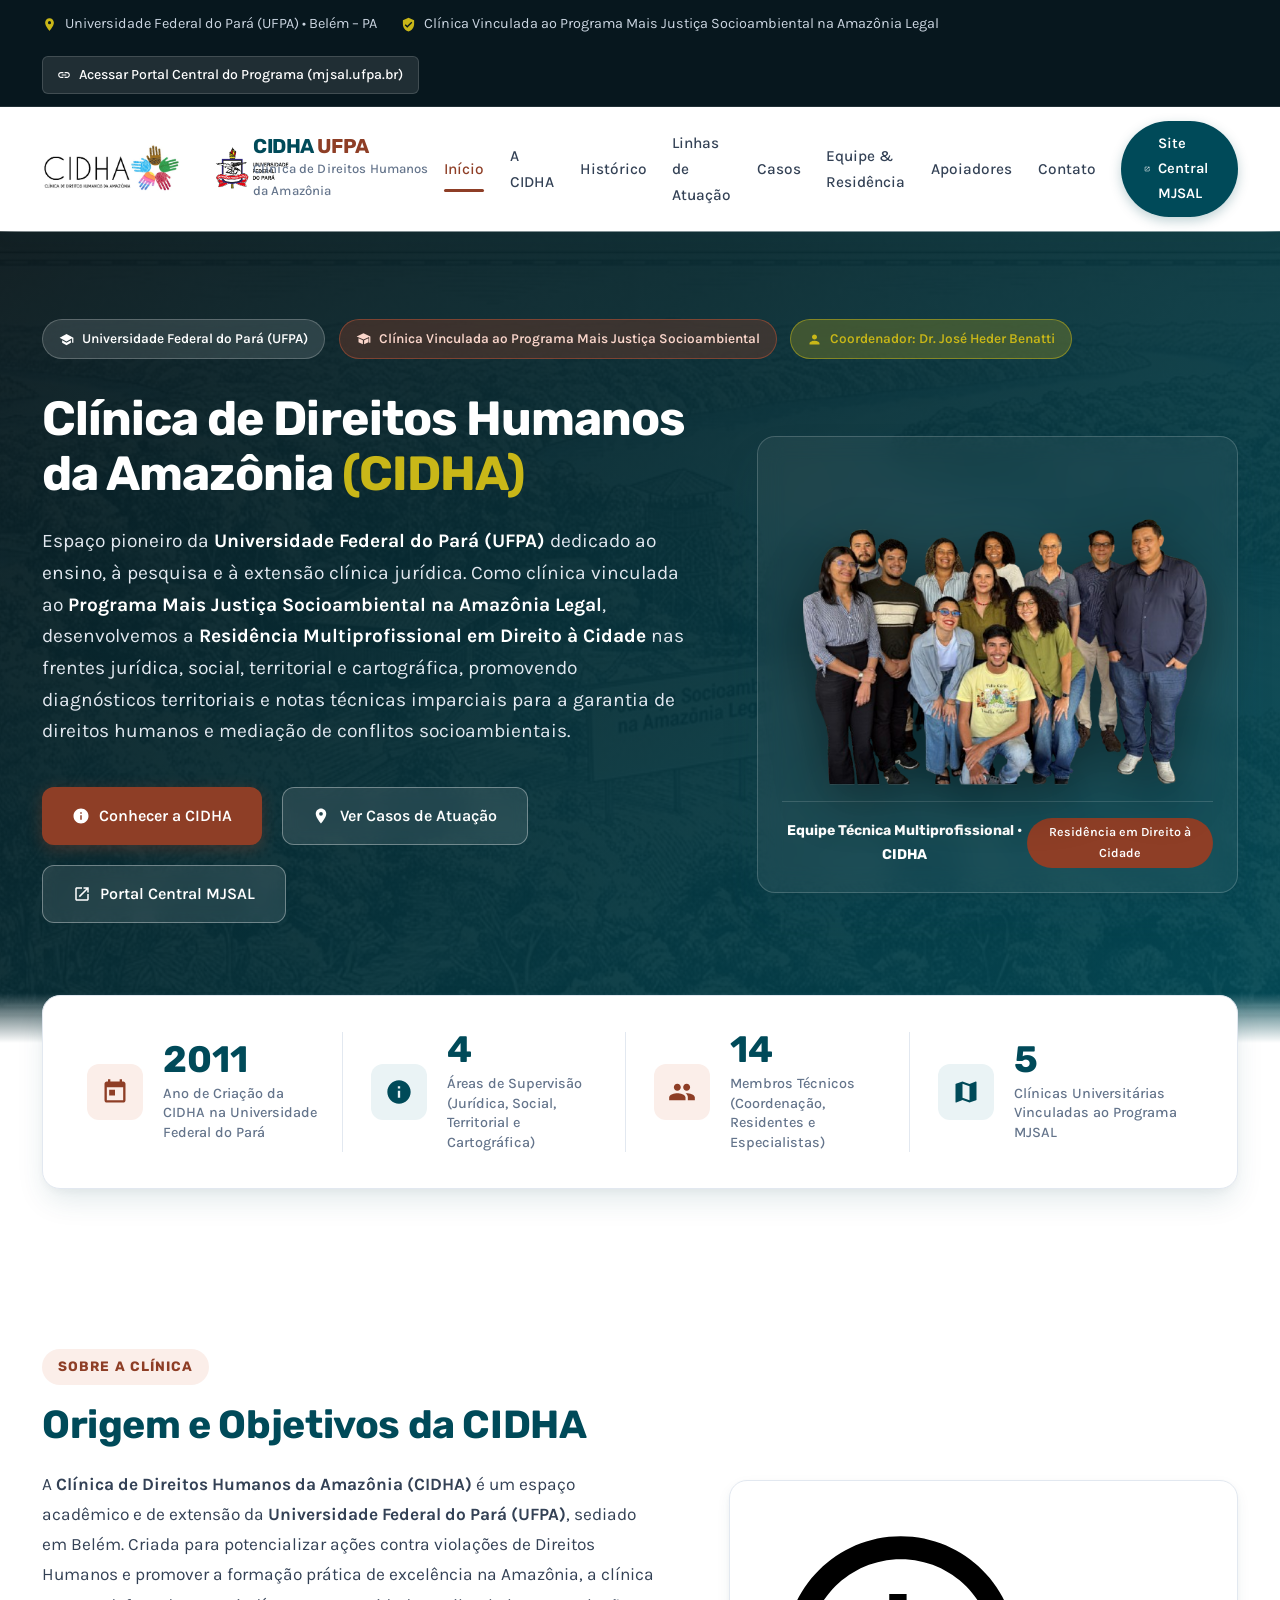
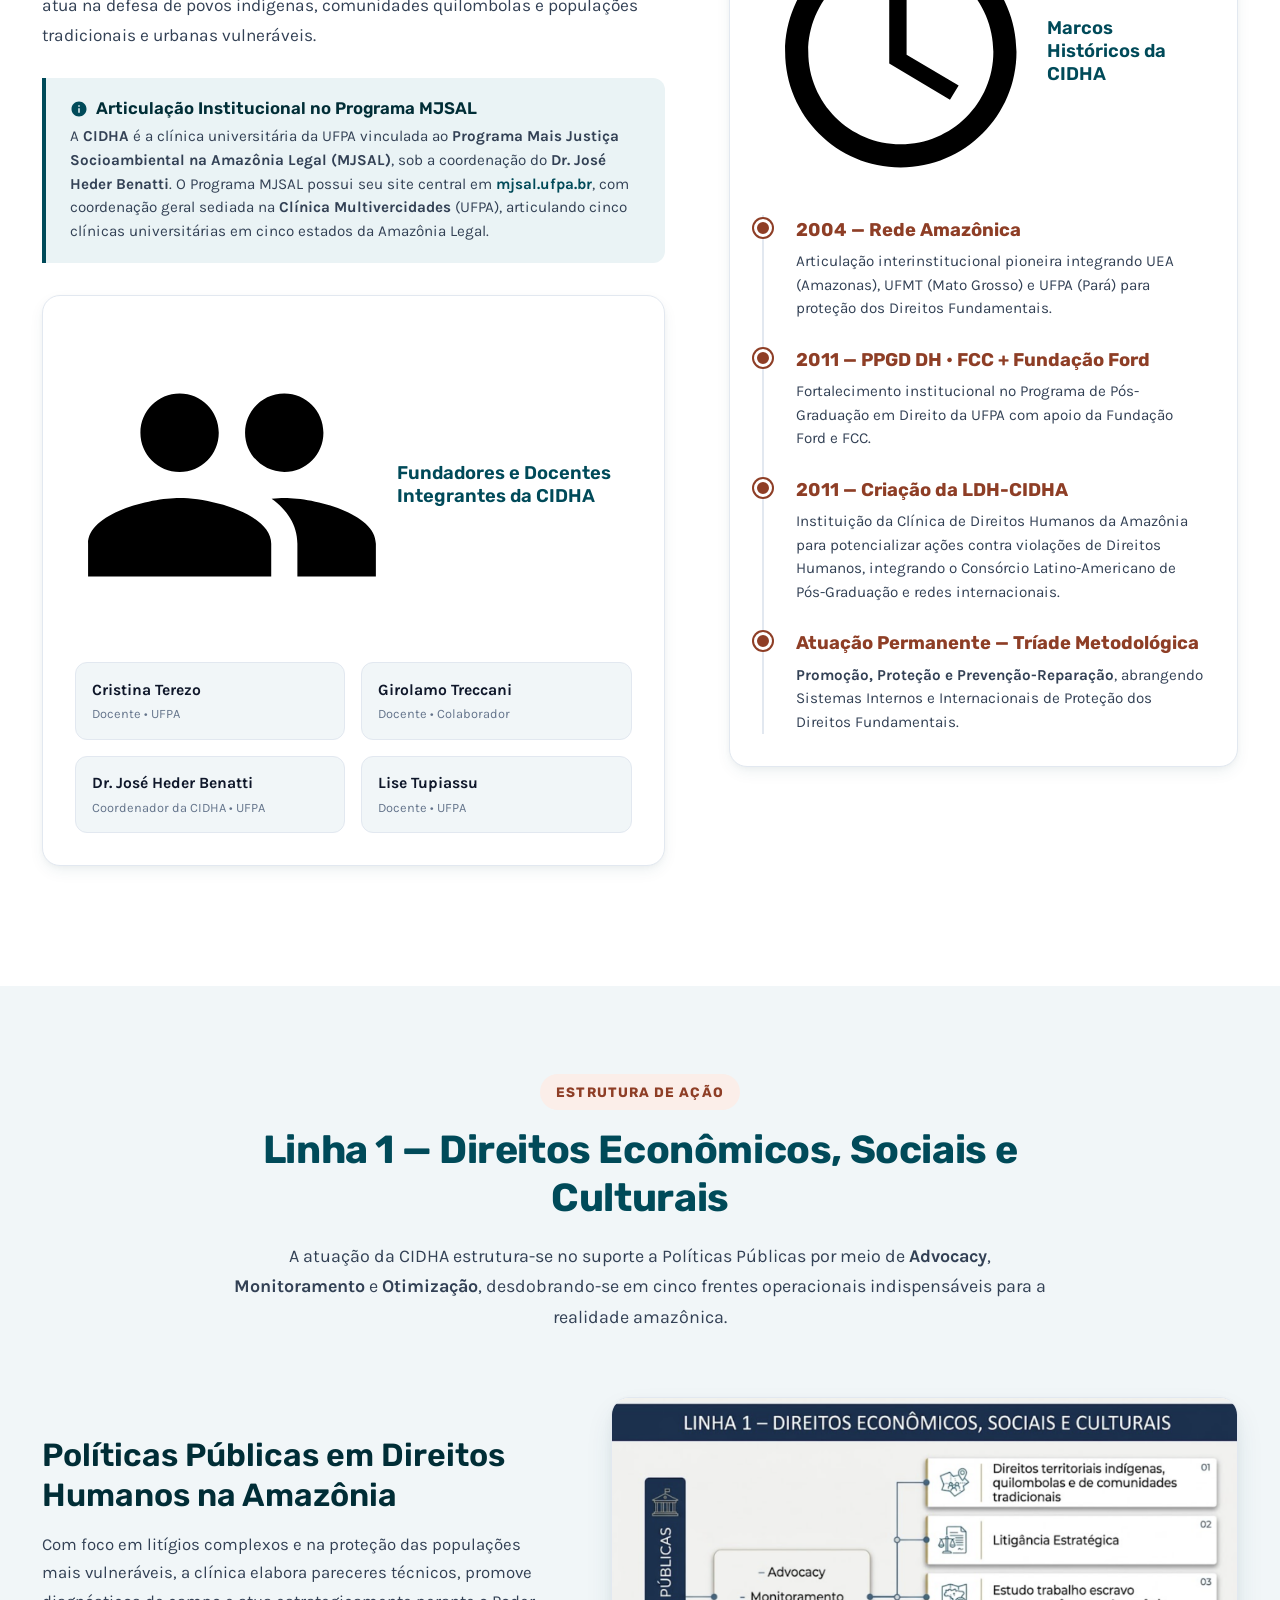
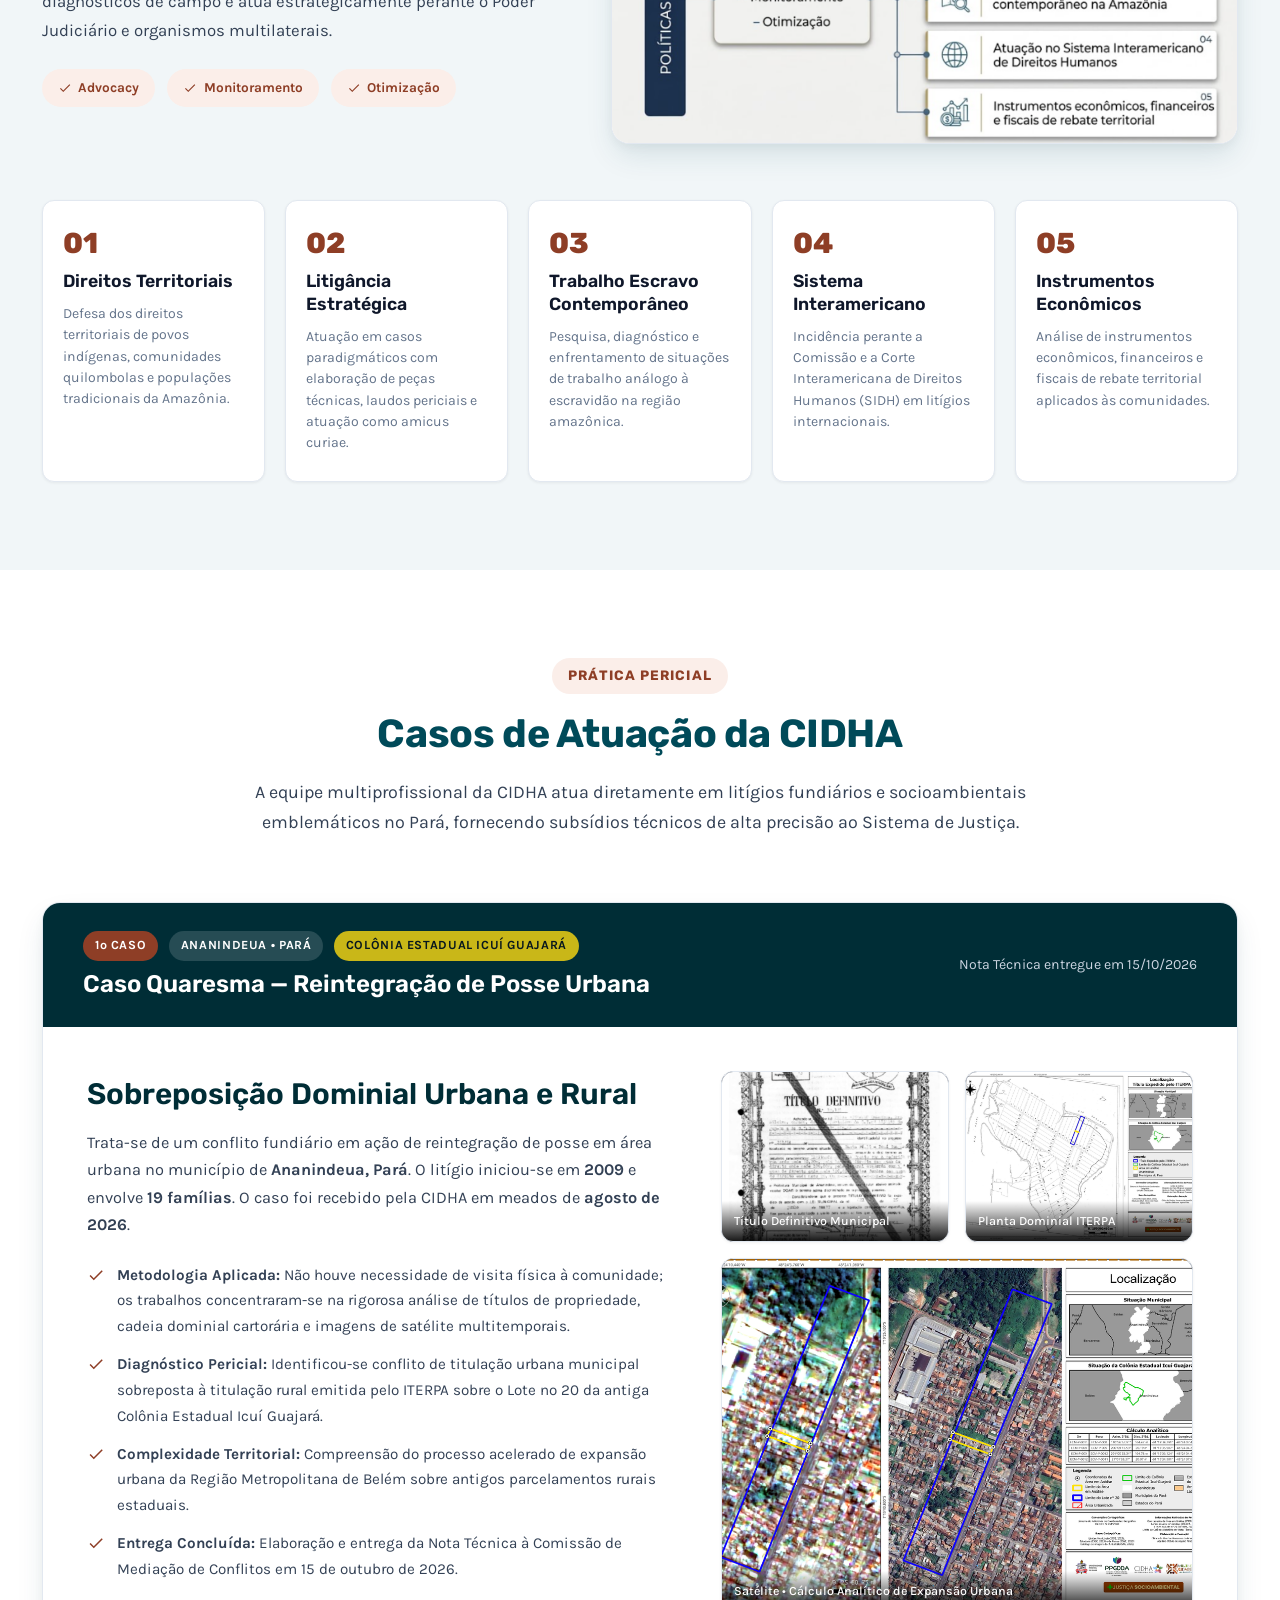
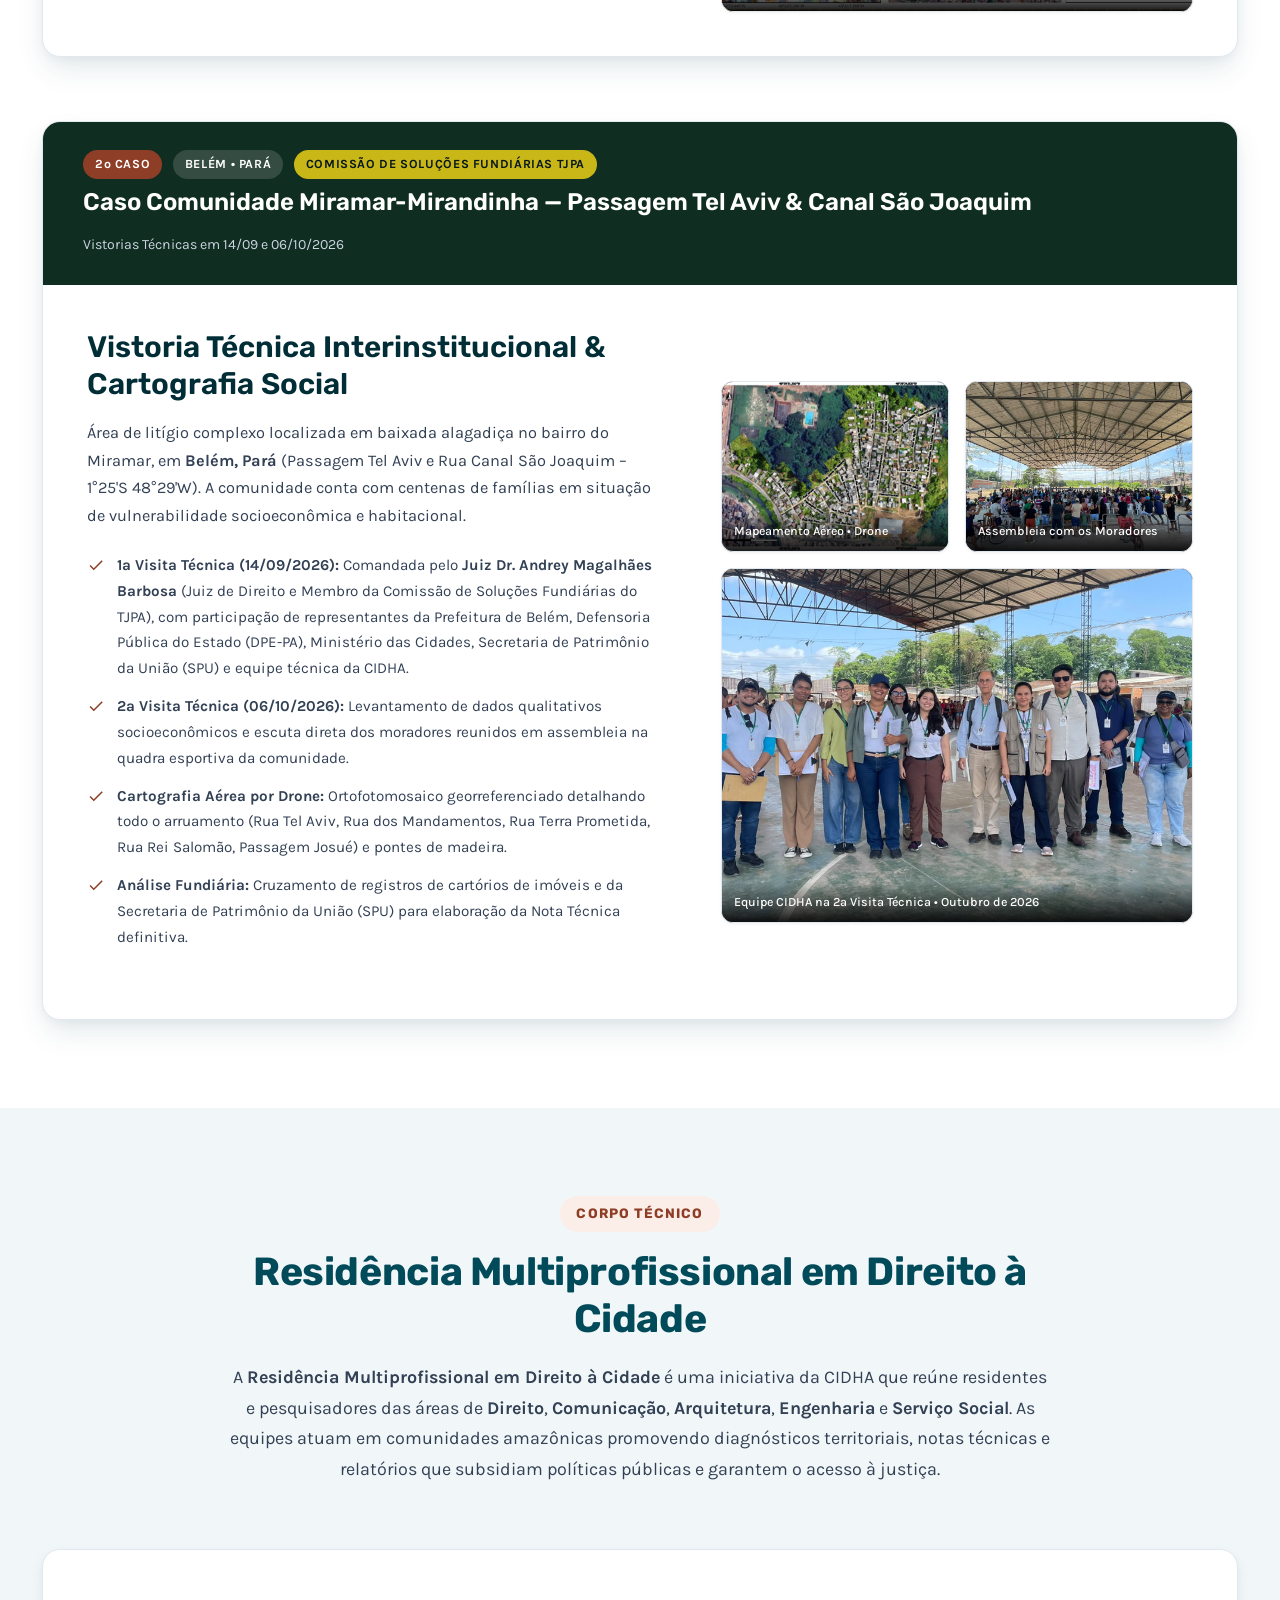
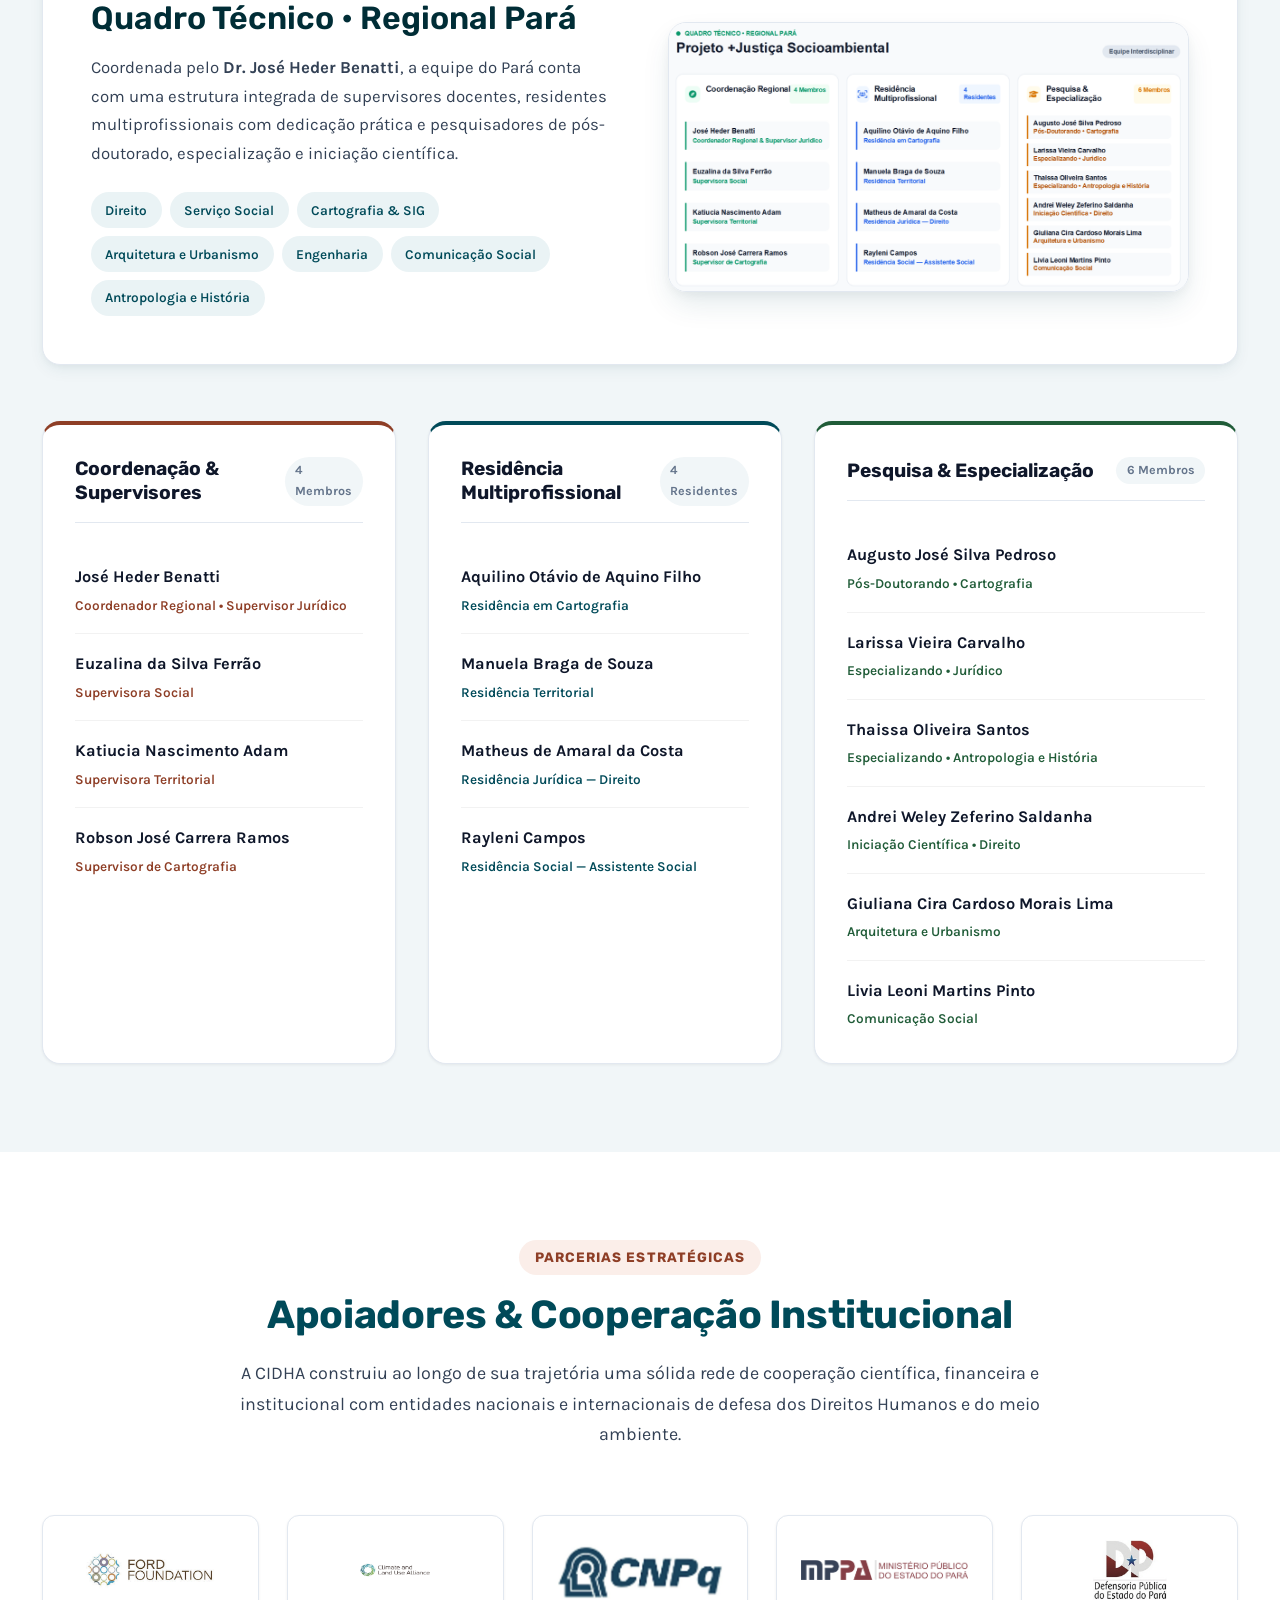
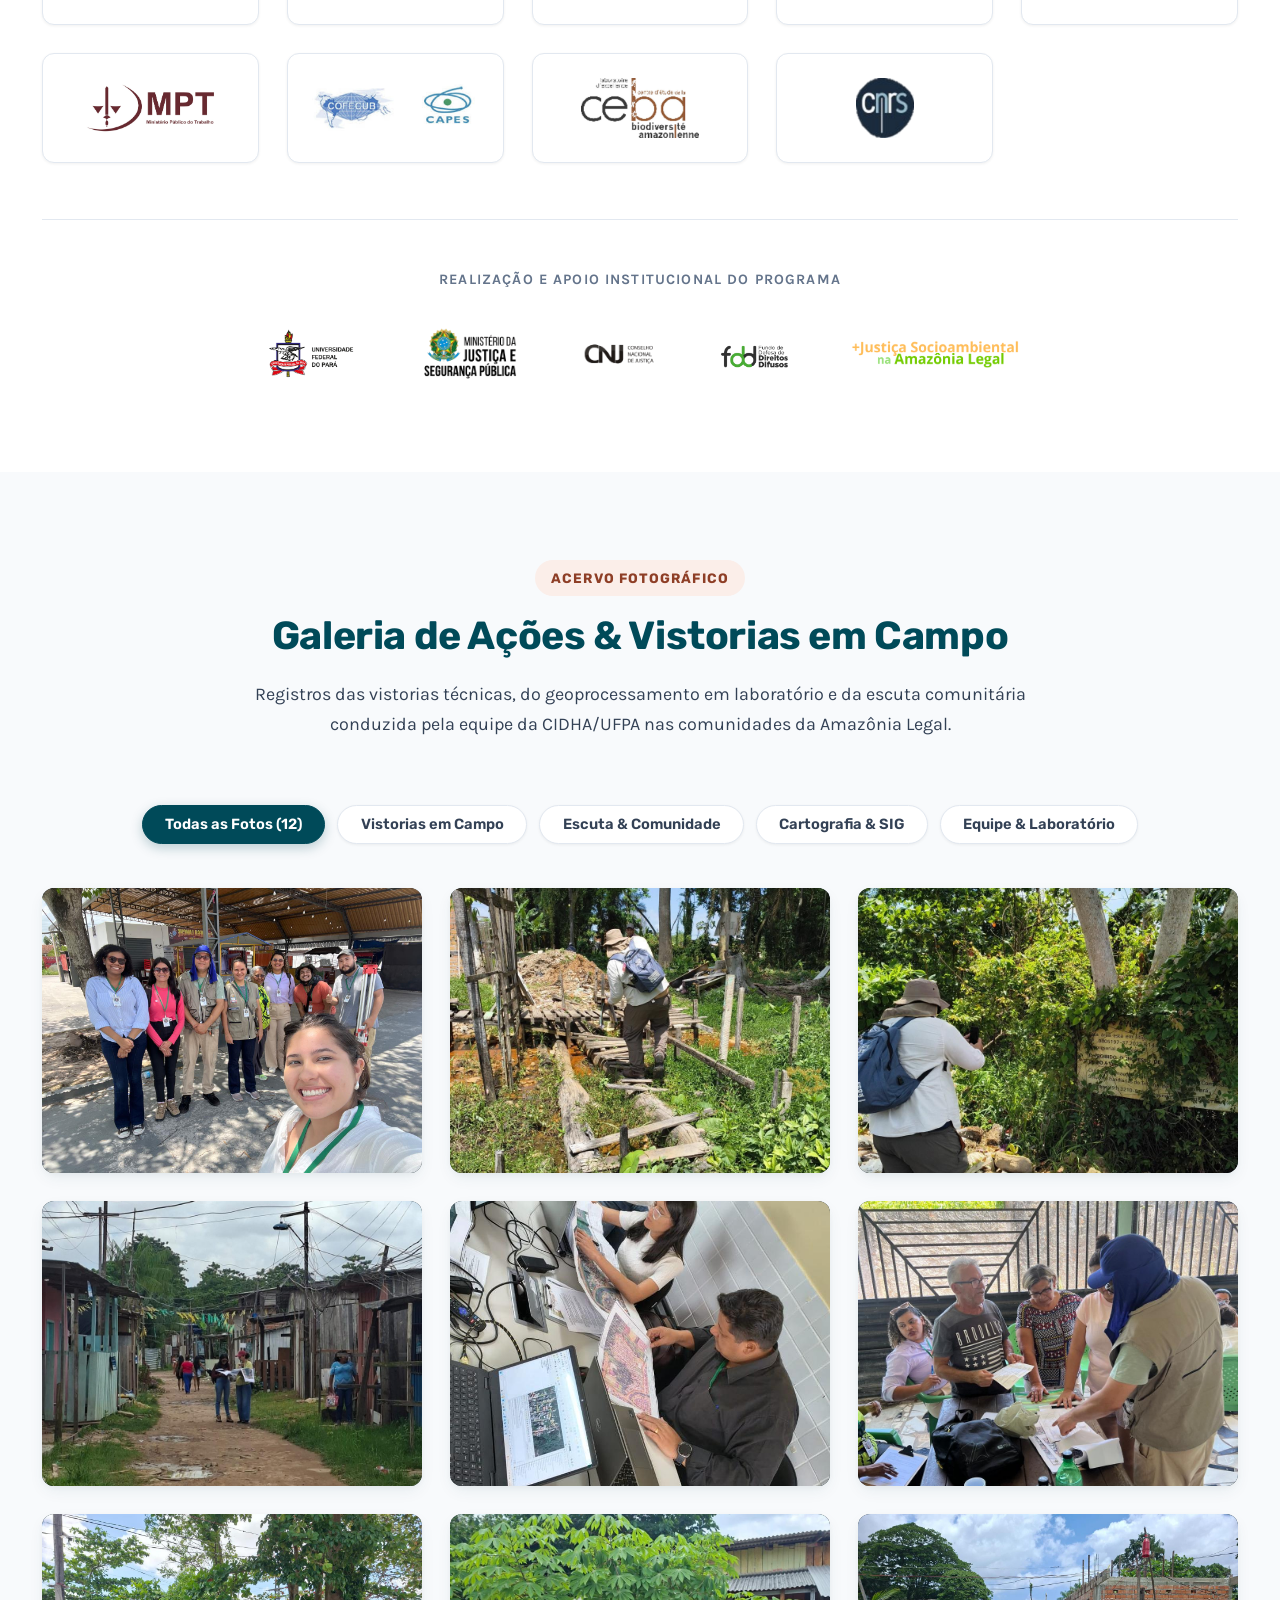
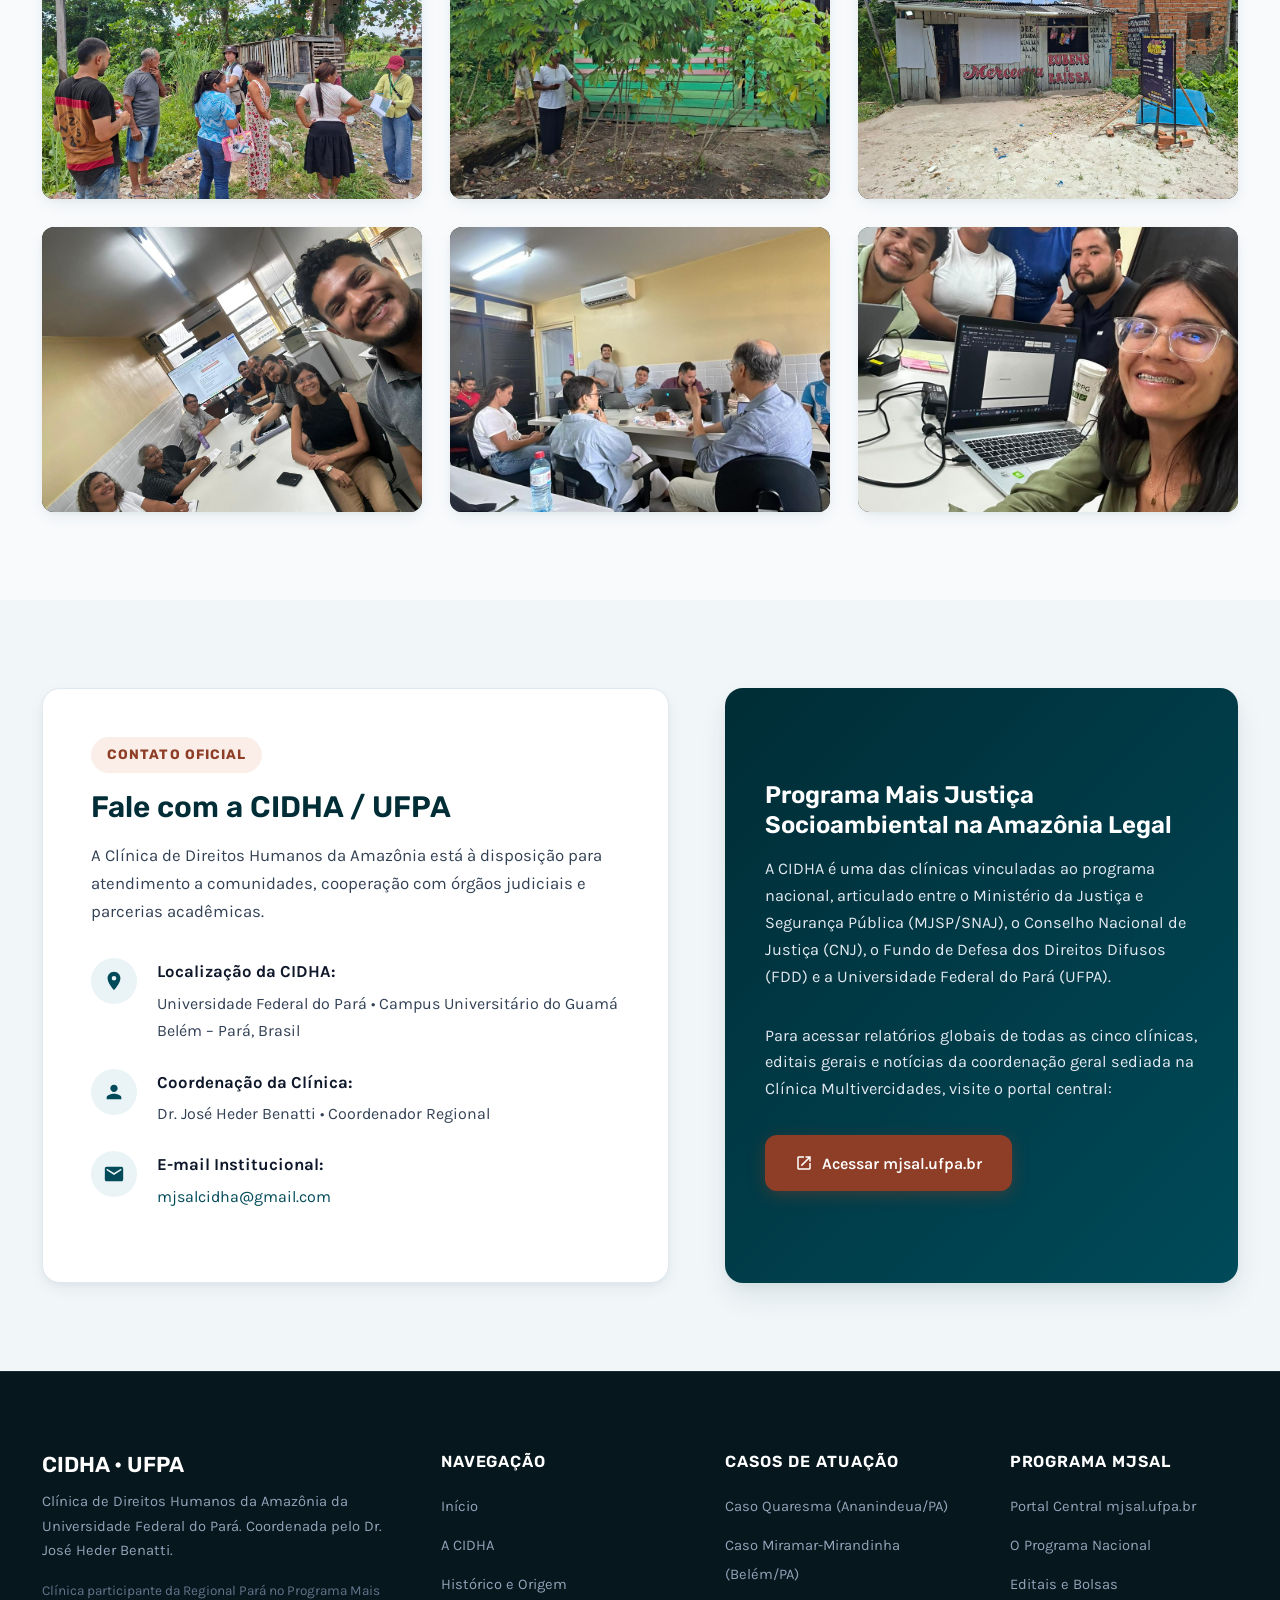
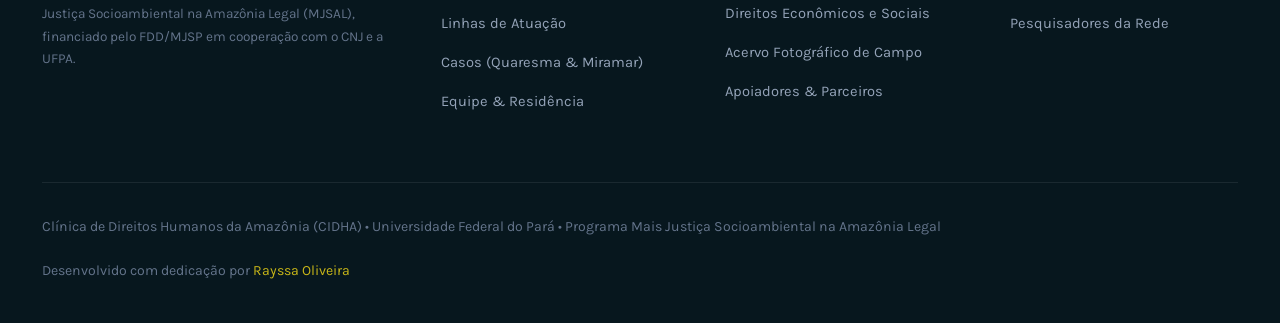
==== commit 0b2af9c4: "feat: reestruturar site da CIDHA conforme portfolio oficial (casos Quaresma e Miramar, coordenacao B" ====
--- a/index.html
+++ b/index.html
@@ -3,16 +3,16 @@
 <head>
   <meta charset="UTF-8">
   <meta name="viewport" content="width=device-width, initial-scale=1.0">
-  <title>CIDHA - Clínica de Direitos Humanos da Amazônia | UFPA &amp; Programa MJSAL</title>
-  <meta name="description" content="Site oficial da Clínica de Direitos Humanos da Amazônia (CIDHA - UFPA), integrante e sede do Programa Mais Justiça Socioambiental na Amazônia Legal em parceria com o Ministério da Justiça e CNJ.">
-  <meta name="keywords" content="CIDHA, UFPA, Mais Justiça Socioambiental, Amazônia Legal, Ministério da Justiça, Direitos Humanos, Conflitos Fundiários, Cartografia Social, Residência Multiprofissional">
-  <meta name="author" content="Programa Mais Justiça Socioambiental na Amazônia Legal">
+  <title>CIDHA - Clínica de Direitos Humanos da Amazônia | UFPA</title>
+  <meta name="description" content="Site oficial da Clínica de Direitos Humanos da Amazônia (CIDHA), sediada na Universidade Federal do Pará (UFPA) e vinculada ao Programa Mais Justiça Socioambiental na Amazônia Legal (MJSAL). Coordenada pelo Dr. José Heder Benatti.">
+  <meta name="keywords" content="CIDHA, Clínica de Direitos Humanos da Amazônia, UFPA, José Heder Benatti, Programa Mais Justiça Socioambiental, Amazônia Legal, Residência Multiprofissional, Conflito Fundiário, Quaresma, Miramar">
+  <meta name="author" content="CIDHA - Universidade Federal do Pará">
 
   <!-- OpenGraph / Social Meta -->
   <meta property="og:type" content="website">
   <meta property="og:title" content="CIDHA - Clínica de Direitos Humanos da Amazônia (UFPA)">
-  <meta property="og:description" content="Articulação transdisciplinar entre UFPA e o Sistema de Justiça na prevenção e resolução de conflitos socioambientais na Amazônia Legal.">
-  <meta property="og:image" content="assets/images/cidha/equipe-campo-completa.jpg">
+  <meta property="og:description" content="Atuação jurídica, social, territorial e cartográfica na proteção e garantia de direitos na Amazônia Legal.">
+  <meta property="og:image" content="assets/images/logo-cidha.png">
 
   <!-- Favicon -->
   <link rel="icon" type="image/png" href="assets/images/logo-ufpa.png">
@@ -28,24 +28,24 @@
 <body>
 
   <!-- ==========================================================================
-       Top Institutional Bar
+       Top Institutional Bar (Espaçosa e Arejada)
        ========================================================================== -->
   <div class="top-bar">
     <div class="container">
       <div class="top-bar-left">
         <span class="top-bar-item">
           <svg viewBox="0 0 24 24"><path d="M12 2C8.13 2 5 5.13 5 9c0 5.25 7 13 7 13s7-7.75 7-13c0-3.87-3.13-7-7-7zm0 9.5a2.5 2.5 0 0 1 0-5 2.5 2.5 0 0 1 0 5z"/></svg>
-          Sede do Projeto: Universidade Federal do Pará (UFPA) — Belém/PA
+          Universidade Federal do Pará (UFPA) &bull; Belém &ndash; PA
         </span>
         <span class="top-bar-item">
           <svg viewBox="0 0 24 24"><path d="M12 1L3 5v6c0 5.55 3.84 10.74 9 12 5.16-1.26 9-6.45 9-12V5l-9-4zm-2 16l-4-4 1.41-1.41L10 14.17l6.59-6.59L18 9l-8 8z"/></svg>
-          Clínica Multivercidades | ICJ &amp; PPGD
+          Clínica Vinculada ao Programa Mais Justiça Socioambiental na Amazônia Legal
         </span>
       </div>
       <div class="top-bar-right">
         <a href="https://mjsal.ufpa.br/" target="_blank" rel="noopener noreferrer" class="top-bar-link">
           <svg viewBox="0 0 24 24"><path d="M3.9 12c0-1.71 1.39-3.1 3.1-3.1h4V7H7c-2.76 0-5 2.24-5 5s2.24 5 5 5h4v-1.9H7c-1.71 0-3.1-1.39-3.1-3.1zM8 13h8v-2H8v2zm9-6h-4v1.9h4c1.71 0 3.1 1.39 3.1 3.1s-1.39 3.1-3.1 3.1h-4V17h4c2.76 0 5-2.24 5-5s-2.24-5-5-5z"/></svg>
-          Portal Geral do Programa (MJSAL Nacional)
+          Acessar Portal Central do Programa (mjsal.ufpa.br)
         </a>
       </div>
     </div>
@@ -57,10 +57,11 @@
   <header class="main-header">
     <div class="container">
       <nav class="navbar" aria-label="Navegação Principal">
-        <a href="#inicio" class="brand-wrapper" title="CIDHA - UFPA">
+        <a href="#inicio" class="brand-wrapper" title="CIDHA - Clínica de Direitos Humanos da Amazônia">
           <div class="brand-logos">
-            <img src="assets/images/logo-mjsal.png" alt="Logo Mais Justiça Socioambiental" class="brand-logo-mjsal">
+            <img src="assets/images/logo-cidha.png" alt="Logo CIDHA - Clínica de Direitos Humanos da Amazônia" class="brand-logo-cidha">
             <div class="brand-divider"></div>
+            <img src="assets/images/logo-ufpa.png" alt="Brasão UFPA" class="brand-logo-ufpa">
           </div>
           <div class="brand-text">
             <div class="brand-clinic">CIDHA <span>UFPA</span></div>
@@ -70,16 +71,16 @@
 
         <div class="nav-menu">
           <a href="#inicio" class="nav-link active">Início</a>
-          <a href="#sobre" class="nav-link">A Clínica CIDHA</a>
-          <a href="#eixos" class="nav-link">Eixos de Atuação</a>
-          <a href="#rede" class="nav-link">Rede das Clínicas</a>
-          <a href="#campo" class="nav-link">Ações de Campo</a>
-          <a href="#galeria" class="nav-link">Galeria</a>
-          <a href="#equipe" class="nav-link">Residência &amp; Equipe</a>
+          <a href="#sobre" class="nav-link">A CIDHA</a>
+          <a href="#historico" class="nav-link">Histórico</a>
+          <a href="#linhas" class="nav-link">Linhas de Atuação</a>
+          <a href="#casos" class="nav-link">Casos</a>
+          <a href="#equipe" class="nav-link">Equipe &amp; Residência</a>
+          <a href="#apoiadores" class="nav-link">Apoiadores</a>
           <a href="#contato" class="nav-link">Contato</a>
           <a href="https://mjsal.ufpa.br/" target="_blank" rel="noopener noreferrer" class="nav-cta">
             <svg viewBox="0 0 24 24"><path d="M19 19H5V5h7V3H5c-1.11 0-2 .9-2 2v14c0 1.1.89 2 2 2h14c1.1 0 2-.9 2-2v-7h-2v7zM14 3v2h3.59l-9.83 9.83 1.41 1.41L19 6.41V10h2V3h-7z"/></svg>
-            Site Geral MJSAL
+            Site Central MJSAL
           </a>
         </div>
 
@@ -93,7 +94,7 @@
   </header>
 
   <!-- ==========================================================================
-       Hero Section
+       Hero Section (Espaçosa, Arejada e com Identidade Oficial)
        ========================================================================== -->
   <section id="inicio" class="hero">
     <div class="container">
@@ -102,13 +103,13 @@
           <svg viewBox="0 0 24 24"><path d="M5 13.18v4L12 21l7-3.82v-4L12 17l-7-3.82zM12 3L1 9l11 6 9-4.91V17h2V9L12 3z"/></svg>
           Universidade Federal do Pará (UFPA)
         </span>
-        <span class="badge-tag accent">
-          <svg viewBox="0 0 24 24"><path d="M12 1L3 5v6c0 5.55 3.84 10.74 9 12 5.16-1.26 9-6.45 9-12V5l-9-4zm-2 16l-4-4 1.41-1.41L10 14.17l6.59-6.59L18 9l-8 8z"/></svg>
-          Ministério da Justiça (MJSP/SNAJ) &amp; CNJ
+        <span class="badge-tag highlight">
+          <svg viewBox="0 0 24 24"><path d="M12 2L1 7l11 5 9-4.09V17h2V7L12 2zm1 17.5V13l7-3.18v6.68L13 19.5zm-2 0L4 16.5v-6.68L11 13v6.5z"/></svg>
+          Clínica Vinculada ao Programa Mais Justiça Socioambiental
         </span>
-        <span class="badge-tag">
-          <svg viewBox="0 0 24 24"><path d="M12 2C6.48 2 2 6.48 2 12s4.48 10 10 10 10-4.48 10-10S17.52 2 12 2zm-1 17.93c-3.95-.49-7-3.85-7-7.93 0-.62.08-1.21.21-1.79L9 15v1c0 1.1.9 2 2 2v1.93zm6.9-2.54c-.26-.81-1-1.39-1.9-1.39h-1v-3c0-.55-.45-1-1-1H8v-2h2c.55 0 1-.45 1-1V7h2c1.1 0 2-.9 2-2v-.41c2.93 1.19 5 4.06 5 7.41 0 2.08-.8 3.97-2.1 5.39z"/></svg>
-          Sede Geral na Amazônia Legal
+        <span class="badge-tag coord">
+          <svg viewBox="0 0 24 24"><path d="M12 12c2.21 0 4-1.79 4-4s-1.79-4-4-4-4 1.79-4 4 1.79 4 4 4zm0 2c-2.67 0-8 1.34-8 4v2h16v-2c0-2.66-5.33-4-8-4z"/></svg>
+          Coordenador: Dr. José Heder Benatti
         </span>
       </div>
 
@@ -118,30 +119,29 @@
             Clínica de Direitos Humanos da Amazônia <span class="highlight">(CIDHA)</span>
           </h1>
           <p class="hero-subtitle">
-            Polo universitário da <strong>UFPA</strong> articulado ao <strong>Programa Mais Justiça Socioambiental na Amazônia Legal</strong>. Desenvolvemos diagnósticos técnicos multiprofissionais, cartografia social e mediação para a garantia de direitos e resolução adequada de conflitos territoriais na Amazônia.
+            Espaço pioneiro da <strong>Universidade Federal do Pará (UFPA)</strong> dedicado ao ensino, à pesquisa e à extensão clínica jurídica. Como clínica vinculada ao <strong>Programa Mais Justiça Socioambiental na Amazônia Legal</strong>, desenvolvemos a <strong>Residência Multiprofissional em Direito à Cidade</strong> nas frentes jurídica, social, territorial e cartográfica, promovendo diagnósticos territoriais e notas técnicas imparciais para a garantia de direitos humanos e mediação de conflitos socioambientais.
           </p>
           <div class="hero-actions">
             <a href="#sobre" class="btn btn-primary">
               <svg viewBox="0 0 24 24"><path d="M12 2C6.48 2 2 6.48 2 12s4.48 10 10 10 10-4.48 10-10S17.52 2 12 2zm1 15h-2v-6h2v6zm0-8h-2V7h2v2z"/></svg>
               Conhecer a CIDHA
             </a>
-            <a href="#campo" class="btn btn-outline-light">
+            <a href="#casos" class="btn btn-outline-light">
               <svg viewBox="0 0 24 24"><path d="M12 2C8.13 2 5 5.13 5 9c0 5.25 7 13 7 13s7-7.75 7-13c0-3.87-3.13-7-7-7zm0 9.5a2.5 2.5 0 0 1 0-5 2.5 2.5 0 0 1 0 5z"/></svg>
-              Atuação em Campo
+              Ver Casos de Atuação
             </a>
             <a href="https://mjsal.ufpa.br/" target="_blank" rel="noopener noreferrer" class="btn btn-outline-light">
               <svg viewBox="0 0 24 24"><path d="M19 19H5V5h7V3H5c-1.11 0-2 .9-2 2v14c0 1.1.89 2 2 2h14c1.1 0 2-.9 2-2v-7h-2v7zM14 3v2h3.59l-9.83 9.83 1.41 1.41L19 6.41V10h2V3h-7z"/></svg>
-              Portal MJSAL Geral
+              Portal Central MJSAL
             </a>
           </div>
         </div>
 
-        <div class="hero-card">
-          <img src="assets/images/cidha/equipe-campo-completa.jpg" alt="Equipe multiprofissional da CIDHA UFPA em campo em Belém do Pará">
-          <div class="hero-card-badge">UFPA em Ação no Território</div>
-          <div class="hero-card-caption">
-            <h4>Equipe Técnica Multiprofissional</h4>
-            <p>Docentes, pesquisadores, residentes e discentes da UFPA atuando com geoprocessamento e escuta direta nas comunidades de Belém.</p>
+        <div class="hero-visual-card">
+          <img src="assets/images/cidha-equipe-cutout.png" alt="Equipe Multiprofissional da CIDHA UFPA com o coordenador Dr. José Heder Benatti" class="hero-team-img">
+          <div class="hero-card-meta">
+            <span class="meta-title">Equipe Técnica Multiprofissional &bull; CIDHA</span>
+            <span class="meta-badge">Residência em Direito à Cidade</span>
           </div>
         </div>
       </div>
@@ -155,22 +155,32 @@
     <div class="container">
       <div class="stats-grid">
         <div class="stat-item">
-          <div class="stat-icon">
-            <svg viewBox="0 0 24 24"><path d="M12 2L1 7l11 5 9-4.09V17h2V7L12 2zm1 17.5V13l7-3.18v6.68L13 19.5zm-2 0L4 16.5v-6.68L11 13v6.5z"/></svg>
+          <div class="stat-icon terracotta">
+            <svg viewBox="0 0 24 24"><path d="M19 3h-1V1h-2v2H8V1H6v2H5c-1.11 0-1.99.9-1.99 2L3 19c0 1.1.89 2 2 2h14c1.1 0 2-.9 2-2V5c0-1.1-.9-2-2-2zm0 16H5V8h14v11zM7 10h5v5H7z"/></svg>
           </div>
           <div class="stat-info">
-            <div class="stat-number" data-target="5">0</div>
-            <div class="stat-label">Clínicas Universitárias Ativas no Programa (+4 em expansão)</div>
+            <div class="stat-number" data-target="2011">0</div>
+            <div class="stat-label">Ano de Criação da CIDHA na Universidade Federal do Pará</div>
           </div>
         </div>
 
         <div class="stat-item">
           <div class="stat-icon">
-            <svg viewBox="0 0 24 24"><path d="M3 13h2v-2H3v2zm0 4h2v-2H3v2zm0-8h2V7H3v2zm4 4h14v-2H7v2zm0 4h14v-2H7v2zM7 7v2h14V7H7z"/></svg>
+            <svg viewBox="0 0 24 24"><path d="M12 2C6.48 2 2 6.48 2 12s4.48 10 10 10 10-4.48 10-10S17.52 2 12 2zm1 15h-2v-6h2v6zm0-8h-2V7h2v2z"/></svg>
           </div>
           <div class="stat-info">
             <div class="stat-number" data-target="4">0</div>
-            <div class="stat-label">Eixos Estratégicos: Jurídico, Social, Territorial e Cartográfico</div>
+            <div class="stat-label">Áreas de Supervisão (Jurídica, Social, Territorial e Cartográfica)</div>
+          </div>
+        </div>
+
+        <div class="stat-item">
+          <div class="stat-icon terracotta">
+            <svg viewBox="0 0 24 24"><path d="M16 11c1.66 0 2.99-1.34 2.99-3S17.66 5 16 5c-1.66 0-3 1.34-3 3s1.34 3 3 3zm-8 0c1.66 0 2.99-1.34 2.99-3S9.66 5 8 5C6.34 5 5 6.34 5 8s1.34 3 3 3zm0 2c-2.33 0-7 1.17-7 3.5V19h14v-2.5c0-2.33-4.67-3.5-7-3.5zm8 0c-.29 0-.62.02-.97.05 1.16.84 1.97 1.97 1.97 3.45V19h6v-2.5c0-2.33-4.67-3.5-7-3.5z"/></svg>
+          </div>
+          <div class="stat-info">
+            <div class="stat-number" data-target="14">0</div>
+            <div class="stat-label">Membros Técnicos (Coordenação, Residentes e Especialistas)</div>
           </div>
         </div>
 
@@ -179,18 +189,8 @@
             <svg viewBox="0 0 24 24"><path d="M20.5 3l-.16.03L15 5.1 9 3 3.36 4.9c-.21.07-.36.25-.36.48V20.5c0 .28.22.5.5.5l.16-.03L9 18.9l6 2.1 5.64-1.9c.21-.07.36-.25.36-.48V3.5c0-.28-.22-.5-.5-.5zM15 19l-6-2.11V5l6 2.11V19z"/></svg>
           </div>
           <div class="stat-info">
-            <div class="stat-number" data-target="9">0</div>
-            <div class="stat-label">Estados da Amazônia Legal Abrangidos pelo Projeto Integrado</div>
-          </div>
-        </div>
-
-        <div class="stat-item">
-          <div class="stat-icon">
-            <svg viewBox="0 0 24 24"><path d="M16 11c1.66 0 2.99-1.34 2.99-3S17.66 5 16 5c-1.66 0-3 1.34-3 3s1.34 3 3 3zm-8 0c1.66 0 2.99-1.34 2.99-3S9.66 5 8 5C6.34 5 5 6.34 5 8s1.34 3 3 3zm0 2c-2.33 0-7 1.17-7 3.5V19h14v-2.5c0-2.33-4.67-3.5-7-3.5zm8 0c-.29 0-.62.02-.97.05 1.16.84 1.97 1.97 1.97 3.45V19h6v-2.5c0-2.33-4.67-3.5-7-3.5z"/></svg>
-          </div>
-          <div class="stat-info">
-            <div class="stat-number" data-target="100" data-suffix="%">0%</div>
-            <div class="stat-label">Cooperação Técnica Interinstitucional com o Poder Judiciário</div>
+            <div class="stat-number" data-target="5">0</div>
+            <div class="stat-label">Clínicas Universitárias Vinculadas ao Programa MJSAL</div>
           </div>
         </div>
       </div>
@@ -198,75 +198,306 @@
   </div>
 
   <!-- ==========================================================================
-       Section: Sobre a Clínica CIDHA - UFPA
+       Section: Sobre a CIDHA & Origem Histórica
        ========================================================================== -->
   <section id="sobre" class="section">
     <div class="container">
       <div class="about-grid">
         <div class="about-content">
-          <span class="section-tag">Polo UFPA</span>
-          <h2 class="section-title">A Clínica de Direitos Humanos da Amazônia</h2>
+          <span class="section-tag">Sobre a Clínica</span>
+          <h2 class="section-title">Origem e Objetivos da CIDHA</h2>
           <p class="about-text">
-            A <strong>CIDHA</strong> é um espaço pioneiro de ensino, pesquisa e extensão sediado no <strong>Instituto de Ciências Jurídicas (ICJ)</strong> e no <strong>Programa de Pós-Graduação em Direito (PPGD)</strong> da <strong>Universidade Federal do Pará (UFPA)</strong>, sediada no espaço da <strong>Clínica Multivercidades</strong> no Campus Universitário do Guamá, em Belém.
+            A <strong>Clínica de Direitos Humanos da Amazônia (CIDHA)</strong> é um espaço acadêmico e de extensão da <strong>Universidade Federal do Pará (UFPA)</strong>, sediado em Belém. Criada para potencializar ações contra violações de Direitos Humanos e promover a formação prática de excelência na Amazônia, a clínica atua na defesa de povos indígenas, comunidades quilombolas e populações tradicionais e urbanas vulneráveis.
           </p>
-          <p class="about-text">
-            No âmbito do <strong>Programa Mais Justiça Socioambiental na Amazônia Legal (MJSAL)</strong>, a CIDHA/UFPA desempenha um papel duplo e central: é a <strong>Sede da Coordenação Geral do Programa</strong> para toda a Amazônia Legal e, simultaneamente, a <strong>Clínica Universitária Executora do Estado do Pará</strong>.
+
+          <!-- Clarification callout between CIDHA and Multivercidades -->
+          <div class="clarification-callout">
+            <h4>
+              <svg viewBox="0 0 24 24"><path d="M12 2C6.48 2 2 6.48 2 12s4.48 10 10 10 10-4.48 10-10S17.52 2 12 2zm1 15h-2v-6h2v6zm0-8h-2V7h2v2z"/></svg>
+              Articulação Institucional no Programa MJSAL
+            </h4>
+            <p>
+              A <strong>CIDHA</strong> é a clínica universitária da UFPA vinculada ao <strong>Programa Mais Justiça Socioambiental na Amazônia Legal (MJSAL)</strong>, sob a coordenação do <strong>Dr. José Heder Benatti</strong>. O Programa MJSAL possui seu site central em <a href="https://mjsal.ufpa.br/" target="_blank" rel="noopener noreferrer"><strong>mjsal.ufpa.br</strong></a>, com coordenação geral sediada na <strong>Clínica Multivercidades</strong> (UFPA), articulando cinco clínicas universitárias em cinco estados da Amazônia Legal.
+            </p>
+          </div>
+
+          <!-- Founders Box -->
+          <div class="founders-box">
+            <h4>
+              <svg viewBox="0 0 24 24"><path d="M16 11c1.66 0 2.99-1.34 2.99-3S17.66 5 16 5c-1.66 0-3 1.34-3 3s1.34 3 3 3zm-8 0c1.66 0 2.99-1.34 2.99-3S9.66 5 8 5C6.34 5 5 6.34 5 8s1.34 3 3 3zm0 2c-2.33 0-7 1.17-7 3.5V19h14v-2.5c0-2.33-4.67-3.5-7-3.5zm8 0c-.29 0-.62.02-.97.05 1.16.84 1.97 1.97 1.97 3.45V19h6v-2.5c0-2.33-4.67-3.5-7-3.5z"/></svg>
+              Fundadores e Docentes Integrantes da CIDHA
+            </h4>
+            <div class="founders-grid">
+              <div class="founder-pill">
+                <span class="founder-name">Cristina Terezo</span>
+                <span class="founder-role">Docente &bull; UFPA</span>
+              </div>
+              <div class="founder-pill">
+                <span class="founder-name">Girolamo Treccani</span>
+                <span class="founder-role">Docente &bull; Colaborador</span>
+              </div>
+              <div class="founder-pill">
+                <span class="founder-name">Dr. José Heder Benatti</span>
+                <span class="founder-role">Coordenador da CIDHA &bull; UFPA</span>
+              </div>
+              <div class="founder-pill">
+                <span class="founder-name">Lise Tupiassu</span>
+                <span class="founder-role">Docente &bull; UFPA</span>
+              </div>
+            </div>
+          </div>
+        </div>
+
+        <!-- History Timeline -->
+        <div class="about-timeline-side" id="historico">
+          <div class="founders-box" style="margin-bottom: 0;">
+            <h4 style="margin-bottom: 1.5rem;">
+              <svg viewBox="0 0 24 24"><path d="M11.99 2C6.47 2 2 6.48 2 12s4.47 10 9.99 10C17.52 22 22 17.52 22 12S17.52 2 11.99 2zM12 20c-4.42 0-8-3.58-8-8s3.58-8 8-8 8 3.58 8 8-3.58 8-8 8zm.5-13H11v6l5.25 3.15.75-1.23-4.5-2.67z"/></svg>
+              Marcos Históricos da CIDHA
+            </h4>
+            <div class="timeline-list">
+              <div class="timeline-item">
+                <div class="timeline-dot"></div>
+                <div class="timeline-year">2004 &mdash; Rede Amazônica</div>
+                <p class="timeline-desc">Articulação interinstitucional pioneira integrando UEA (Amazonas), UFMT (Mato Grosso) e UFPA (Pará) para proteção dos Direitos Fundamentais.</p>
+              </div>
+
+              <div class="timeline-item">
+                <div class="timeline-dot"></div>
+                <div class="timeline-year">2011 &mdash; PPGD DH &bull; FCC + Fundação Ford</div>
+                <p class="timeline-desc">Fortalecimento institucional no Programa de Pós-Graduação em Direito da UFPA com apoio da Fundação Ford e FCC.</p>
+              </div>
+
+              <div class="timeline-item">
+                <div class="timeline-dot"></div>
+                <div class="timeline-year">2011 &mdash; Criação da LDH-CIDHA</div>
+                <p class="timeline-desc">Instituição da Clínica de Direitos Humanos da Amazônia para potencializar ações contra violações de Direitos Humanos, integrando o Consórcio Latino-Americano de Pós-Graduação e redes internacionais.</p>
+              </div>
+
+              <div class="timeline-item">
+                <div class="timeline-dot"></div>
+                <div class="timeline-year">Atuação Permanente &mdash; Tríade Metodológica</div>
+                <p class="timeline-desc"><strong>Promoção, Proteção e Prevenção-Reparação</strong>, abrangendo Sistemas Internos e Internacionais de Proteção dos Direitos Fundamentais.</p>
+              </div>
+            </div>
+          </div>
+        </div>
+      </div>
+    </div>
+  </section>
+
+  <!-- ==========================================================================
+       Section: Linhas de Atuação & Direitos Econômicos, Sociais e Culturais
+       ========================================================================== -->
+  <section id="linhas" class="section bg-subtle">
+    <div class="container">
+      <div class="section-header">
+        <span class="section-tag">Estrutura de Ação</span>
+        <h2 class="section-title">Linha 1 &mdash; Direitos Econômicos, Sociais e Culturais</h2>
+        <p class="section-description">
+          A atuação da CIDHA estrutura-se no suporte a Políticas Públicas por meio de <strong>Advocacy</strong>, <strong>Monitoramento</strong> e <strong>Otimização</strong>, desdobrando-se em cinco frentes operacionais indispensáveis para a realidade amazônica.
+        </p>
+      </div>
+
+      <div class="desc-banner-grid">
+        <div class="desc-intro">
+          <h3>Políticas Públicas em Direitos Humanos na Amazônia</h3>
+          <p>
+            Com foco em litígios complexos e na proteção das populações mais vulneráveis, a clínica elabora pareceres técnicos, promove diagnósticos de campo e atua estrategicamente perante o Poder Judiciário e organismos multilaterais.
           </p>
-
-          <div class="about-highlights">
-            <div class="highlight-box">
-              <h5>
-                <svg viewBox="0 0 24 24"><path d="M9 16.17L4.83 12l-1.42 1.41L9 19 21 7l-1.41-1.41z"/></svg>
-                Educação Clínica Jurídica
-              </h5>
-              <p>Formação prática cidadã e transdisciplinar com base na atuação direta em conflitos territoriais complexos e reais.</p>
+          <div class="desc-triad-pills">
+            <span class="triad-pill">
+              <svg width="14" height="14" viewBox="0 0 24 24" fill="currentColor"><path d="M9 16.17L4.83 12l-1.42 1.41L9 19 21 7l-1.41-1.41z"/></svg>
+              Advocacy
+            </span>
+            <span class="triad-pill">
+              <svg width="14" height="14" viewBox="0 0 24 24" fill="currentColor"><path d="M9 16.17L4.83 12l-1.42 1.41L9 19 21 7l-1.41-1.41z"/></svg>
+              Monitoramento
+            </span>
+            <span class="triad-pill">
+              <svg width="14" height="14" viewBox="0 0 24 24" fill="currentColor"><path d="M9 16.17L4.83 12l-1.42 1.41L9 19 21 7l-1.41-1.41z"/></svg>
+              Otimização
+            </span>
+          </div>
+        </div>
+
+        <div class="desc-img-card">
+          <img src="assets/images/linha-direitos.png" alt="Organograma Linha 1 - Direitos Econômicos, Sociais e Culturais da CIDHA">
+        </div>
+      </div>
+
+      <!-- 5 Pillars Grid -->
+      <div class="desc-pillars-grid">
+        <div class="desc-pillar-card">
+          <div class="pillar-num">01</div>
+          <h4 class="pillar-title">Direitos Territoriais</h4>
+          <p class="pillar-desc">Defesa dos direitos territoriais de povos indígenas, comunidades quilombolas e populações tradicionais da Amazônia.</p>
+        </div>
+
+        <div class="desc-pillar-card">
+          <div class="pillar-num">02</div>
+          <h4 class="pillar-title">Litigância Estratégica</h4>
+          <p class="pillar-desc">Atuação em casos paradigmáticos com elaboração de peças técnicas, laudos periciais e atuação como amicus curiae.</p>
+        </div>
+
+        <div class="desc-pillar-card">
+          <div class="pillar-num">03</div>
+          <h4 class="pillar-title">Trabalho Escravo Contemporâneo</h4>
+          <p class="pillar-desc">Pesquisa, diagnóstico e enfrentamento de situações de trabalho análogo à escravidão na região amazônica.</p>
+        </div>
+
+        <div class="desc-pillar-card">
+          <div class="pillar-num">04</div>
+          <h4 class="pillar-title">Sistema Interamericano</h4>
+          <p class="pillar-desc">Incidência perante a Comissão e a Corte Interamericana de Direitos Humanos (SIDH) em litígios internacionais.</p>
+        </div>
+
+        <div class="desc-pillar-card">
+          <div class="pillar-num">05</div>
+          <h4 class="pillar-title">Instrumentos Econômicos</h4>
+          <p class="pillar-desc">Análise de instrumentos econômicos, financeiros e fiscais de rebate territorial aplicados às comunidades.</p>
+        </div>
+      </div>
+    </div>
+  </section>
+
+  <!-- ==========================================================================
+       Section: Casos de Atuação da CIDHA (Quaresma & Miramar)
+       ========================================================================== -->
+  <section id="casos" class="section">
+    <div class="container">
+      <div class="section-header">
+        <span class="section-tag">Prática Pericial</span>
+        <h2 class="section-title">Casos de Atuação da CIDHA</h2>
+        <p class="section-description">
+          A equipe multiprofissional da CIDHA atua diretamente em litígios fundiários e socioambientais emblemáticos no Pará, fornecendo subsídios técnicos de alta precisão ao Sistema de Justiça.
+        </p>
+      </div>
+
+      <div class="cases-container">
+        <!-- 1º Caso Quaresma -->
+        <div class="case-block">
+          <div class="case-header-bar">
+            <div>
+              <div class="case-badge-group">
+                <span class="case-chip terracotta">1º Caso</span>
+                <span class="case-chip">Ananindeua &bull; Pará</span>
+                <span class="case-chip accent">Colônia Estadual Icuí Guajará</span>
+              </div>
+              <h3 style="color: #ffffff; font-size: 1.5rem; margin-top: 0.5rem; margin-bottom: 0;">
+                Caso Quaresma &mdash; Reintegração de Posse Urbana
+              </h3>
             </div>
-            <div class="highlight-box">
-              <h5>
-                <svg viewBox="0 0 24 24"><path d="M9 16.17L4.83 12l-1.42 1.41L9 19 21 7l-1.41-1.41z"/></svg>
-                Apoio Técnico ao Judiciário
-              </h5>
-              <p>Elaboração de diagnósticos, laudos e espacialização de dados para as Comissões de Soluções Fundiárias do TJPA e TRF1.</p>
+            <div style="font-size: 0.88rem; color: #cbd5e1;">
+              Nota Técnica entregue em 15/10/2026
             </div>
-            <div class="highlight-box">
-              <h5>
-                <svg viewBox="0 0 24 24"><path d="M9 16.17L4.83 12l-1.42 1.41L9 19 21 7l-1.41-1.41z"/></svg>
-                Litigância Estratégica
-              </h5>
-              <p>Histórico consolidado perante tribunais superiores e o Sistema Interamericano de Direitos Humanos (SIDH).</p>
+          </div>
+
+          <div class="case-body-grid">
+            <div class="case-info">
+              <h3>Sobreposição Dominial Urbana e Rural</h3>
+              <p>
+                Trata-se de um conflito fundiário em ação de reintegração de posse em área urbana no município de <strong>Ananindeua, Pará</strong>. O litígio iniciou-se em <strong>2009</strong> e envolve <strong>19 famílias</strong>. O caso foi recebido pela CIDHA em meados de <strong>agosto de 2026</strong>.
+              </p>
+              <ul class="case-points-list">
+                <li>
+                  <svg viewBox="0 0 24 24"><path d="M9 16.17L4.83 12l-1.42 1.41L9 19 21 7l-1.41-1.41z"/></svg>
+                  <div><strong>Metodologia Aplicada:</strong> Não houve necessidade de visita física à comunidade; os trabalhos concentraram-se na rigorosa análise de títulos de propriedade, cadeia dominial cartorária e imagens de satélite multitemporais.</div>
+                </li>
+                <li>
+                  <svg viewBox="0 0 24 24"><path d="M9 16.17L4.83 12l-1.42 1.41L9 19 21 7l-1.41-1.41z"/></svg>
+                  <div><strong>Diagnóstico Pericial:</strong> Identificou-se conflito de titulação urbana municipal sobreposta à titulação rural emitida pelo ITERPA sobre o Lote nº 20 da antiga Colônia Estadual Icuí Guajará.</div>
+                </li>
+                <li>
+                  <svg viewBox="0 0 24 24"><path d="M9 16.17L4.83 12l-1.42 1.41L9 19 21 7l-1.41-1.41z"/></svg>
+                  <div><strong>Complexidade Territorial:</strong> Compreensão do processo acelerado de expansão urbana da Região Metropolitana de Belém sobre antigos parcelamentos rurais estaduais.</div>
+                </li>
+                <li>
+                  <svg viewBox="0 0 24 24"><path d="M9 16.17L4.83 12l-1.42 1.41L9 19 21 7l-1.41-1.41z"/></svg>
+                  <div><strong>Entrega Concluída:</strong> Elaboração e entrega da Nota Técnica à Comissão de Mediação de Conflitos em 15 de outubro de 2026.</div>
+                </li>
+              </ul>
             </div>
-            <div class="highlight-box">
-              <h5>
-                <svg viewBox="0 0 24 24"><path d="M9 16.17L4.83 12l-1.42 1.41L9 19 21 7l-1.41-1.41z"/></svg>
-                Cartografia Social &amp; SIG
-              </h5>
-              <p>Uso de geoprocessamento e levantamentos aéreos com drones para dar visibilidade às populações vulneráveis.</p>
+
+            <div class="case-media-showcase">
+              <div class="case-media-item" data-title="Título Definitivo - Caso Quaresma" data-desc="Título definitivo expedido pela Prefeitura Municipal de Ananindeua analisado pela CIDHA.">
+                <img src="assets/images/casos/quaresma-titulo.png" alt="Título Definitivo da Prefeitura de Ananindeua" loading="lazy">
+                <div class="case-media-caption">Título Definitivo Municipal</div>
+              </div>
+
+              <div class="case-media-item" data-title="Mapa do Título ITERPA - Colônia Icuí Guajará" data-desc="Mapeamento da Colônia Estadual Icuí Guajará elaborado por Aquilino Otávio de Aquino Filho (CIDHA/UFPA).">
+                <img src="assets/images/casos/quaresma-mapa-iterpa.png" alt="Mapa do Título Expedido pelo ITERPA" loading="lazy">
+                <div class="case-media-caption">Planta Dominial ITERPA</div>
+              </div>
+
+              <div class="case-media-item" style="grid-column: span 2;" data-title="Carta Imagem e Análise de Satélite - Caso Quaresma" data-desc="Cálculo analítico e espacialização da expansão urbana sobre o Lote nº 20 em Ananindeua/PA.">
+                <img src="assets/images/casos/quaresma-satelite-analise.png" alt="Análise de Satélite e Cálculo Analítico" loading="lazy">
+                <div class="case-media-caption">Satélite &bull; Cálculo Analítico de Expansão Urbana</div>
+              </div>
             </div>
           </div>
-
-          <a href="#rede" class="btn btn-outline-primary">
-            Ver Articulação em Rede na Amazônia
-          </a>
-        </div>
-
-        <div class="about-images-collage">
-          <div class="collage-img-main">
-            <img src="assets/images/cidha/reuniao-equipe-1.jpg" alt="Reunião de trabalho da equipe CIDHA na Clínica Multivercidades UFPA">
-          </div>
-          <div class="collage-img-sub">
-            <div class="sub-img-wrap">
-              <img src="assets/images/cidha/geoprocessamento-cartografia.jpg" alt="Pesquisadores da CIDHA analisando cartografia em laboratório SIG">
+        </div>
+
+        <!-- 2º Caso Comunidade Miramar-Mirandinha -->
+        <div class="case-block">
+          <div class="case-header-bar case-2-bar">
+            <div>
+              <div class="case-badge-group">
+                <span class="case-chip terracotta">2º Caso</span>
+                <span class="case-chip">Belém &bull; Pará</span>
+                <span class="case-chip accent">Comissão de Soluções Fundiárias TJPA</span>
+              </div>
+              <h3 style="color: #ffffff; font-size: 1.5rem; margin-top: 0.5rem; margin-bottom: 0;">
+                Caso Comunidade Miramar-Mirandinha &mdash; Passagem Tel Aviv &amp; Canal São Joaquim
+              </h3>
             </div>
-            <div class="sub-img-wrap">
-              <img src="assets/images/cidha/pesquisa-lab-1.jpg" alt="Equipe de residentes e graduandos da UFPA">
+            <div style="font-size: 0.88rem; color: #cbd5e1;">
+              Vistorias Técnicas em 14/09 e 06/10/2026
             </div>
           </div>
-          <div class="collage-badge-floating">
-            <svg viewBox="0 0 24 24"><path d="M12 2C6.48 2 2 6.48 2 12s4.48 10 10 10 10-4.48 10-10S17.52 2 12 2zm-2 15l-5-5 1.41-1.41L10 14.17l7.59-7.59L19 8l-9 9z"/></svg>
-            <div>
-              <div class="badge-val">UFPA &bull; Sede Geral</div>
-              <div class="badge-lbl">Programa Mais Justiça Socioambiental</div>
+
+          <div class="case-body-grid">
+            <div class="case-info">
+              <h3>Vistoria Técnica Interinstitucional &amp; Cartografia Social</h3>
+              <p>
+                Área de litígio complexo localizada em baixada alagadiça no bairro do Miramar, em <strong>Belém, Pará</strong> (Passagem Tel Aviv e Rua Canal São Joaquim &ndash; 1°25'S 48°29'W). A comunidade conta com centenas de famílias em situação de vulnerabilidade socioeconômica e habitacional.
+              </p>
+              <ul class="case-points-list">
+                <li>
+                  <svg viewBox="0 0 24 24"><path d="M9 16.17L4.83 12l-1.42 1.41L9 19 21 7l-1.41-1.41z"/></svg>
+                  <div><strong>1ª Visita Técnica (14/09/2026):</strong> Comandada pelo <strong>Juiz Dr. Andrey Magalhães Barbosa</strong> (Juiz de Direito e Membro da Comissão de Soluções Fundiárias do TJPA), com participação de representantes da Prefeitura de Belém, Defensoria Pública do Estado (DPE-PA), Ministério das Cidades, Secretaria de Patrimônio da União (SPU) e equipe técnica da CIDHA.</div>
+                </li>
+                <li>
+                  <svg viewBox="0 0 24 24"><path d="M9 16.17L4.83 12l-1.42 1.41L9 19 21 7l-1.41-1.41z"/></svg>
+                  <div><strong>2ª Visita Técnica (06/10/2026):</strong> Levantamento de dados qualitativos socioeconômicos e escuta direta dos moradores reunidos em assembleia na quadra esportiva da comunidade.</div>
+                </li>
+                <li>
+                  <svg viewBox="0 0 24 24"><path d="M9 16.17L4.83 12l-1.42 1.41L9 19 21 7l-1.41-1.41z"/></svg>
+                  <div><strong>Cartografia Aérea por Drone:</strong> Ortofotomosaico georreferenciado detalhando todo o arruamento (Rua Tel Aviv, Rua dos Mandamentos, Rua Terra Prometida, Rua Rei Salomão, Passagem Josué) e pontes de madeira.</div>
+                </li>
+                <li>
+                  <svg viewBox="0 0 24 24"><path d="M9 16.17L4.83 12l-1.42 1.41L9 19 21 7l-1.41-1.41z"/></svg>
+                  <div><strong>Análise Fundiária:</strong> Cruzamento de registros de cartórios de imóveis e da Secretaria de Patrimônio da União (SPU) para elaboração da Nota Técnica definitiva.</div>
+                </li>
+              </ul>
             </div>
+
+            <div class="case-media-showcase">
+              <div class="case-media-item" data-title="Mapeamento Aéreo com Drone - Comunidade Miramar" data-desc="Levantamento aerofotogramétrico de alta resolução com arruamento da Passagem Tel Aviv e Canal São Joaquim.">
+                <img src="assets/images/casos/miramar-drone-mapa.png" alt="Ortofotomosaico com drone de Miramar" loading="lazy">
+                <div class="case-media-caption">Mapeamento Aéreo &bull; Drone</div>
+              </div>
+
+              <div class="case-media-item" data-title="Assembleia Popular na Quadra - 14/09/2026" data-desc="Centenas de moradores reunidos durante a vistoria com o Juiz Dr. Andrey Barbosa e equipe da CIDHA.">
+                <img src="assets/images/casos/miramar-assembleia-quadra.png" alt="Assembleia na quadra coberta em Miramar" loading="lazy">
+                <div class="case-media-caption">Assembleia com os Moradores</div>
+              </div>
+
+              <div class="case-media-item" style="grid-column: span 2;" data-title="Equipe da CIDHA em Miramar com Dr. Benatti - 06/10/2026" data-desc="Segunda visita técnica de escuta qualitativa com a equipe multidisciplinar reunida na quadra esportiva.">
+                <img src="assets/images/casos/miramar-equipe-visita2.png" alt="Equipe da CIDHA na segunda visita técnica em Miramar" loading="lazy">
+                <div class="case-media-caption">Equipe CIDHA na 2ª Visita Técnica &bull; Outubro de 2026</div>
+              </div>
+            </div>
           </div>
         </div>
       </div>
@@ -274,314 +505,201 @@
   </section>
 
   <!-- ==========================================================================
-       Section: Os 4 Eixos Integrados de Atuação
-       ========================================================================== -->
-  <section id="eixos" class="section bg-subtle">
+       Section: Equipe da CIDHA & Residência Multiprofissional
+       ========================================================================== -->
+  <section id="equipe" class="section bg-subtle">
     <div class="container">
       <div class="section-header">
-        <span class="section-tag">Metodologia Transdisciplinar</span>
-        <h2 class="section-title">Quatro Frentes Integradas para a Compreensão do Território</h2>
+        <span class="section-tag">Corpo Técnico</span>
+        <h2 class="section-title">Residência Multiprofissional em Direito à Cidade</h2>
         <p class="section-description">
-          A atuação da CIDHA não se restringe ao campo processual tradicional. Para enfrentar a complexidade socioambiental da Amazônia, nossa metodologia conjuga quatro dimensões indissociáveis.
+          A <strong>Residência Multiprofissional em Direito à Cidade</strong> é uma iniciativa da CIDHA que reúne residentes e pesquisadores das áreas de <strong>Direito</strong>, <strong>Comunicação</strong>, <strong>Arquitetura</strong>, <strong>Engenharia</strong> e <strong>Serviço Social</strong>. As equipes atuam em comunidades amazônicas promovendo diagnósticos territoriais, notas técnicas e relatórios que subsidiam políticas públicas e garantem o acesso à justiça.
         </p>
       </div>
 
-      <div class="axes-grid">
-        <!-- Eixo 1: Jurídico -->
-        <div class="axis-card axis-1">
-          <div class="axis-icon-wrap">
-            <svg viewBox="0 0 24 24"><path d="M12 2C6.48 2 2 6.48 2 12s4.48 10 10 10 10-4.48 10-10S17.52 2 12 2zm0 18c-4.41 0-8-3.59-8-8s3.59-8 8-8 8 3.59 8 8-3.59 8-8 8zm-1-13h2v6h-2zm0 8h2v2h-2z"/></svg>
-          </div>
-          <span class="axis-badge">Eixo I</span>
-          <h3 class="axis-title">Jurídico &amp; Direitos Humanos</h3>
-          <p class="axis-desc">
-            Análise dogmática, processual e aplicação dos marcos internacionais e nacionais de Direitos Humanos, convenções (como a OIT 169) e direito agrário-ambiental.
+      <div class="team-hero-card">
+        <div class="team-hero-info">
+          <h3>Quadro Técnico &bull; Regional Pará</h3>
+          <p>
+            Coordenada pelo <strong>Dr. José Heder Benatti</strong>, a equipe do Pará conta com uma estrutura integrada de supervisores docentes, residentes multiprofissionais com dedicação prática e pesquisadores de pós-doutorado, especialização e iniciação científica.
           </p>
-          <ul class="axis-features">
-            <li>
-              <svg viewBox="0 0 24 24"><path d="M9 16.17L4.83 12l-1.42 1.41L9 19 21 7l-1.41-1.41z"/></svg>
-              Pareceres técnicos para Comissões Fundiárias
-            </li>
-            <li>
-              <svg viewBox="0 0 24 24"><path d="M9 16.17L4.83 12l-1.42 1.41L9 19 21 7l-1.41-1.41z"/></svg>
-              Litigância estratégica e amicus curiae
-            </li>
-            <li>
-              <svg viewBox="0 0 24 24"><path d="M9 16.17L4.83 12l-1.42 1.41L9 19 21 7l-1.41-1.41z"/></svg>
-              Mediação prévia em audiências judiciais
-            </li>
-          </ul>
-        </div>
-
-        <!-- Eixo 2: Social -->
-        <div class="axis-card axis-2">
-          <div class="axis-icon-wrap">
-            <svg viewBox="0 0 24 24"><path d="M16 11c1.66 0 2.99-1.34 2.99-3S17.66 5 16 5c-1.66 0-3 1.34-3 3s1.34 3 3 3zm-8 0c1.66 0 2.99-1.34 2.99-3S9.66 5 8 5C6.34 5 5 6.34 5 8s1.34 3 3 3zm0 2c-2.33 0-7 1.17-7 3.5V19h14v-2.5c0-2.33-4.67-3.5-7-3.5zm8 0c-.29 0-.62.02-.97.05 1.16.84 1.97 1.97 1.97 3.45V19h6v-2.5c0-2.33-4.67-3.5-7-3.5z"/></svg>
-          </div>
-          <span class="axis-badge">Eixo II</span>
-          <h3 class="axis-title">Social &amp; Diagnóstico Comunitário</h3>
-          <p class="axis-desc">
-            Realização de diagnósticos socioeconômicos de vulnerabilidade, escuta ativa e qualificada e mapeamento das dinâmicas comunitárias locais.
-          </p>
-          <ul class="axis-features">
-            <li>
-              <svg viewBox="0 0 24 24"><path d="M9 16.17L4.83 12l-1.42 1.41L9 19 21 7l-1.41-1.41z"/></svg>
-              Censo sociofamiliar e vulnerabilidades
-            </li>
-            <li>
-              <svg viewBox="0 0 24 24"><path d="M9 16.17L4.83 12l-1.42 1.41L9 19 21 7l-1.41-1.41z"/></svg>
-              Escuta comunitária em rodas de conversa
-            </li>
-            <li>
-              <svg viewBox="0 0 24 24"><path d="M9 16.17L4.83 12l-1.42 1.41L9 19 21 7l-1.41-1.41z"/></svg>
-              Perfil de permanência temporal no território
-            </li>
-          </ul>
-        </div>
-
-        <!-- Eixo 3: Territorial -->
-        <div class="axis-card axis-3">
-          <div class="axis-icon-wrap">
-            <svg viewBox="0 0 24 24"><path d="M12 2C8.13 2 5 5.13 5 9c0 5.25 7 13 7 13s7-7.75 7-13c0-3.87-3.13-7-7-7zm0 9.5a2.5 2.5 0 0 1 0-5 2.5 2.5 0 0 1 0 5z"/></svg>
-          </div>
-          <span class="axis-badge">Eixo III</span>
-          <h3 class="axis-title">Territorial &amp; Análise Dominial</h3>
-          <p class="axis-desc">
-            Leitura aprofundada dos usos do solo, cadeia dominial, bens públicos, sobreposições fundiárias e histórico de ocupação das áreas sob disputa.
-          </p>
-          <ul class="axis-features">
-            <li>
-              <svg viewBox="0 0 24 24"><path d="M9 16.17L4.83 12l-1.42 1.41L9 19 21 7l-1.41-1.41z"/></svg>
-              Regime de bens públicos municipais e estaduais
-            </li>
-            <li>
-              <svg viewBox="0 0 24 24"><path d="M9 16.17L4.83 12l-1.42 1.41L9 19 21 7l-1.41-1.41z"/></svg>
-              Investigação de sobreposições em cartórios
-            </li>
-            <li>
-              <svg viewBox="0 0 24 24"><path d="M9 16.17L4.83 12l-1.42 1.41L9 19 21 7l-1.41-1.41z"/></svg>
-              Viabilidade de regularização fundiária (REURB)
-            </li>
-          </ul>
-        </div>
-
-        <!-- Eixo 4: Cartografia -->
-        <div class="axis-card axis-4">
-          <div class="axis-icon-wrap">
-            <svg viewBox="0 0 24 24"><path d="M20.5 3l-.16.03L15 5.1 9 3 3.36 4.9c-.21.07-.36.25-.36.48V20.5c0 .28.22.5.5.5l.16-.03L9 18.9l6 2.1 5.64-1.9c.21-.07.36-.25.36-.48V3.5c0-.28-.22-.5-.5-.5zM15 19l-6-2.11V5l6 2.11V19z"/></svg>
-          </div>
-          <span class="axis-badge">Eixo IV</span>
-          <h3 class="axis-title">Cartografia Social &amp; SIG</h3>
-          <p class="axis-desc">
-            Produção de cartografia social com drones, sensoriamento remoto, geoprocessamento e espacialização de dados para materialização visual no processo judicial.
-          </p>
-          <ul class="axis-features">
-            <li>
-              <svg viewBox="0 0 24 24"><path d="M9 16.17L4.83 12l-1.42 1.41L9 19 21 7l-1.41-1.41z"/></svg>
-              Imagens de alta resolução e ortomosaicos
-            </li>
-            <li>
-              <svg viewBox="0 0 24 24"><path d="M9 16.17L4.83 12l-1.42 1.41L9 19 21 7l-1.41-1.41z"/></svg>
-              Mapas temáticos de risco e infraestrutura
-            </li>
-            <li>
-              <svg viewBox="0 0 24 24"><path d="M9 16.17L4.83 12l-1.42 1.41L9 19 21 7l-1.41-1.41z"/></svg>
-              Cartografia participativa com moradores
-            </li>
-          </ul>
+          <div class="disciplines-pills">
+            <span class="disc-pill">Direito</span>
+            <span class="disc-pill">Serviço Social</span>
+            <span class="disc-pill">Cartografia &amp; SIG</span>
+            <span class="disc-pill">Arquitetura e Urbanismo</span>
+            <span class="disc-pill">Engenharia</span>
+            <span class="disc-pill">Comunicação Social</span>
+            <span class="disc-pill">Antropologia e História</span>
+          </div>
+        </div>
+
+        <div class="team-photo-wrap">
+          <img src="assets/images/cidha-equipe-quadro.png" alt="Quadro Técnico Oficial do Programa Mais Justiça Socioambiental - Regional Pará / CIDHA">
+        </div>
+      </div>
+
+      <!-- 3 Columns of Team Members -->
+      <div class="team-sections-grid">
+        <!-- 1. Coordenação Regional & Supervisores -->
+        <div class="team-category-card cat-coord">
+          <div class="team-cat-header">
+            <h4 class="team-cat-title">Coordenação &amp; Supervisores</h4>
+            <span class="team-cat-badge">4 Membros</span>
+          </div>
+
+          <div class="member-item">
+            <div class="member-name">José Heder Benatti</div>
+            <div class="member-role">Coordenador Regional &bull; Supervisor Jurídico</div>
+          </div>
+
+          <div class="member-item">
+            <div class="member-name">Euzalina da Silva Ferrão</div>
+            <div class="member-role">Supervisora Social</div>
+          </div>
+
+          <div class="member-item">
+            <div class="member-name">Katiucia Nascimento Adam</div>
+            <div class="member-role">Supervisora Territorial</div>
+          </div>
+
+          <div class="member-item">
+            <div class="member-name">Robson José Carrera Ramos</div>
+            <div class="member-role">Supervisor de Cartografia</div>
+          </div>
+        </div>
+
+        <!-- 2. Residência Multiprofissional -->
+        <div class="team-category-card cat-residence">
+          <div class="team-cat-header">
+            <h4 class="team-cat-title">Residência Multiprofissional</h4>
+            <span class="team-cat-badge">4 Residentes</span>
+          </div>
+
+          <div class="member-item">
+            <div class="member-name">Aquilino Otávio de Aquino Filho</div>
+            <div class="member-role">Residência em Cartografia</div>
+          </div>
+
+          <div class="member-item">
+            <div class="member-name">Manuela Braga de Souza</div>
+            <div class="member-role">Residência Territorial</div>
+          </div>
+
+          <div class="member-item">
+            <div class="member-name">Matheus de Amaral da Costa</div>
+            <div class="member-role">Residência Jurídica &mdash; Direito</div>
+          </div>
+
+          <div class="member-item">
+            <div class="member-name">Rayleni Campos</div>
+            <div class="member-role">Residência Social &mdash; Assistente Social</div>
+          </div>
+        </div>
+
+        <!-- 3. Pesquisa & Especialização -->
+        <div class="team-category-card cat-research">
+          <div class="team-cat-header">
+            <h4 class="team-cat-title">Pesquisa &amp; Especialização</h4>
+            <span class="team-cat-badge">6 Membros</span>
+          </div>
+
+          <div class="member-item">
+            <div class="member-name">Augusto José Silva Pedroso</div>
+            <div class="member-role">Pós-Doutorando &bull; Cartografia</div>
+          </div>
+
+          <div class="member-item">
+            <div class="member-name">Larissa Vieira Carvalho</div>
+            <div class="member-role">Especializando &bull; Jurídico</div>
+          </div>
+
+          <div class="member-item">
+            <div class="member-name">Thaissa Oliveira Santos</div>
+            <div class="member-role">Especializando &bull; Antropologia e História</div>
+          </div>
+
+          <div class="member-item">
+            <div class="member-name">Andrei Weley Zeferino Saldanha</div>
+            <div class="member-role">Iniciação Científica &bull; Direito</div>
+          </div>
+
+          <div class="member-item">
+            <div class="member-name">Giuliana Cira Cardoso Morais Lima</div>
+            <div class="member-role">Arquitetura e Urbanismo</div>
+          </div>
+
+          <div class="member-item">
+            <div class="member-name">Livia Leoni Martins Pinto</div>
+            <div class="member-role">Comunicação Social</div>
+          </div>
         </div>
       </div>
     </div>
   </section>
 
   <!-- ==========================================================================
-       Section: Rede das Clínicas da Amazônia Legal
-       ========================================================================== -->
-  <section id="rede" class="section bg-dark">
+       Section: Apoiadores & Cooperação Institucional
+       ========================================================================== -->
+  <section id="apoiadores" class="section">
     <div class="container">
       <div class="section-header">
-        <span class="section-tag">Arranjo Federativo</span>
-        <h2 class="section-title">A Rede das Clínicas Universitárias na Amazônia Legal</h2>
+        <span class="section-tag">Parcerias Estratégicas</span>
+        <h2 class="section-title">Apoiadores &amp; Cooperação Institucional</h2>
         <p class="section-description">
-          O Programa Mais Justiça Socioambiental consolida um arranjo interinstitucional entre Universidades Federais e o Poder Judiciário. Atualmente, conta com <strong>5 clínicas ativas</strong> e avança na expansão para integrar os <strong>9 estados da Amazônia Legal</strong>.
+          A CIDHA construiu ao longo de sua trajetória uma sólida rede de cooperação científica, financeira e institucional com entidades nacionais e internacionais de defesa dos Direitos Humanos e do meio ambiente.
         </p>
       </div>
 
-      <div class="network-tabs">
-        <button class="tab-btn active" data-filter="all">Todas as Clínicas (9)</button>
-        <button class="tab-btn" data-filter="active">Clínicas Ativas (5)</button>
-        <button class="tab-btn" data-filter="expanding">Em Fase de Expansão (4)</button>
-      </div>
-
-      <div class="clinics-grid">
-        <!-- 1. Pará (UFPA - CIDHA) -->
-        <div class="clinic-card headquarters" data-status="active">
-          <div class="clinic-card-header">
-            <div class="clinic-uf">
-              <span>PA</span> &bull; Pará
-            </div>
-            <span class="clinic-status-badge active">Sede Geral &amp; Ativa</span>
-          </div>
-          <h4 class="clinic-univ">UFPA &mdash; Universidade Federal do Pará</h4>
-          <div class="clinic-role">CIDHA / Clínica Multivercidades</div>
-          <p class="clinic-desc">
-            Sede da Coordenação Geral do Programa MJSAL. Abriga a estrutura de geoprocessamento e apoio direto às Comissões de Soluções Fundiárias do TJPA e TRF1.
-          </p>
-          <div class="clinic-footer">
-            <span>Belém - PA</span>
-            <span>Coordenação Geral MJSAL</span>
-          </div>
-        </div>
-
-        <!-- 2. Amapá (UNIFAP) -->
-        <div class="clinic-card" data-status="active">
-          <div class="clinic-card-header">
-            <div class="clinic-uf">
-              <span>AP</span> &bull; Amapá
-            </div>
-            <span class="clinic-status-badge active">Clínica Ativa</span>
-          </div>
-          <h4 class="clinic-univ">UNIFAP &mdash; Univ. Federal do Amapá</h4>
-          <div class="clinic-role">Núcleo Técnico Socioambiental</div>
-          <p class="clinic-desc">
-            Atuação em conflitos territoriais costeiros, ribeirinhos e unidades de conservação no Amapá em cooperação com o TJAP.
-          </p>
-          <div class="clinic-footer">
-            <span>Macapá - AP</span>
-            <span>Clínica Integrada</span>
-          </div>
-        </div>
-
-        <!-- 3. Amazonas (UFAM) -->
-        <div class="clinic-card" data-status="active">
-          <div class="clinic-card-header">
-            <div class="clinic-uf">
-              <span>AM</span> &bull; Amazonas
-            </div>
-            <span class="clinic-status-badge active">Clínica Ativa</span>
-          </div>
-          <h4 class="clinic-univ">UFAM &mdash; Univ. Federal do Amazonas</h4>
-          <div class="clinic-role">Núcleo de Direitos Socioambientais</div>
-          <p class="clinic-desc">
-            Apoio técnico em disputas fundiárias e proteção de comunidades tradicionais na bacia hidrográfica do Amazonas junto ao TJAM.
-          </p>
-          <div class="clinic-footer">
-            <span>Manaus - AM</span>
-            <span>Clínica Integrada</span>
-          </div>
-        </div>
-
-        <!-- 4. Acre (UFAC) -->
-        <div class="clinic-card" data-status="active">
-          <div class="clinic-card-header">
-            <div class="clinic-uf">
-              <span>AC</span> &bull; Acre
-            </div>
-            <span class="clinic-status-badge active">Clínica Ativa</span>
-          </div>
-          <h4 class="clinic-univ">UFAC &mdash; Univ. Federal do Acre</h4>
-          <div class="clinic-role">Clínica de Acesso à Justiça</div>
-          <p class="clinic-desc">
-            Diagnósticos em conflitos de posse rural, reservas extrativistas e fronteiras amazônicas em cooperação com o TJAC.
-          </p>
-          <div class="clinic-footer">
-            <span>Rio Branco - AC</span>
-            <span>Clínica Integrada</span>
-          </div>
-        </div>
-
-        <!-- 5. Rondônia (UNIR) -->
-        <div class="clinic-card" data-status="active">
-          <div class="clinic-card-header">
-            <div class="clinic-uf">
-              <span>RO</span> &bull; Rondônia
-            </div>
-            <span class="clinic-status-badge active">Clínica Ativa</span>
-          </div>
-          <h4 class="clinic-univ">UNIR &mdash; Univ. Federal de Rondônia</h4>
-          <div class="clinic-role">Clínica Jurídico-Territorial</div>
-          <p class="clinic-desc">
-            Diagnósticos e laudos técnicos em casos emblemáticos de sobreposição fundiária e áreas protegidas junto ao TJRO.
-          </p>
-          <div class="clinic-footer">
-            <span>Porto Velho - RO</span>
-            <span>Clínica Integrada</span>
-          </div>
-        </div>
-
-        <!-- 6. Maranhão (UFMA) -->
-        <div class="clinic-card" data-status="expanding">
-          <div class="clinic-card-header">
-            <div class="clinic-uf">
-              <span>MA</span> &bull; Maranhão
-            </div>
-            <span class="clinic-status-badge expanding">Em Expansão</span>
-          </div>
-          <h4 class="clinic-univ">UFMA &mdash; Univ. Federal do Maranhão</h4>
-          <div class="clinic-role">Em Articulação Institucional</div>
-          <p class="clinic-desc">
-            Em fase de estruturação e formalização de termos com os tribunais para integração à rede nacional de clínicas.
-          </p>
-          <div class="clinic-footer">
-            <span>São Luís - MA</span>
-            <span>Expansão MJSAL</span>
-          </div>
-        </div>
-
-        <!-- 7. Mato Grosso (UFMT) -->
-        <div class="clinic-card" data-status="expanding">
-          <div class="clinic-card-header">
-            <div class="clinic-uf">
-              <span>MT</span> &bull; Mato Grosso
-            </div>
-            <span class="clinic-status-badge expanding">Em Expansão</span>
-          </div>
-          <h4 class="clinic-univ">UFMT &mdash; Univ. Federal de Mato Grosso</h4>
-          <div class="clinic-role">Em Articulação Institucional</div>
-          <p class="clinic-desc">
-            Estruturação metodológica para mediação em disputas agroambientais e de transição de biomas na Amazônia Meridional.
-          </p>
-          <div class="clinic-footer">
-            <span>Cuiabá - MT</span>
-            <span>Expansão MJSAL</span>
-          </div>
-        </div>
-
-        <!-- 8. Roraima (UFRR) -->
-        <div class="clinic-card" data-status="expanding">
-          <div class="clinic-card-header">
-            <div class="clinic-uf">
-              <span>RR</span> &bull; Roraima
-            </div>
-            <span class="clinic-status-badge expanding">Em Expansão</span>
-          </div>
-          <h4 class="clinic-univ">UFRR &mdash; Univ. Federal de Roraima</h4>
-          <div class="clinic-role">Em Articulação Institucional</div>
-          <p class="clinic-desc">
-            Etapa de alinhamento com os órgãos judiciais locais e estruturação de núcleos técnicos especializados.
-          </p>
-          <div class="clinic-footer">
-            <span>Boa Vista - RR</span>
-            <span>Expansão MJSAL</span>
-          </div>
-        </div>
-
-        <!-- 9. Tocantins (UFT) -->
-        <div class="clinic-card" data-status="expanding">
-          <div class="clinic-card-header">
-            <div class="clinic-uf">
-              <span>TO</span> &bull; Tocantins
-            </div>
-            <span class="clinic-status-badge expanding">Em Expansão</span>
-          </div>
-          <h4 class="clinic-univ">UFT &mdash; Univ. Federal do Tocantins</h4>
-          <div class="clinic-role">Em Articulação Institucional</div>
-          <p class="clinic-desc">
-            Articulação institucional em andamento para fechar os 9 estados da Amazônia Legal cobertos pelas clínicas.
-          </p>
-          <div class="clinic-footer">
-            <span>Palmas - TO</span>
-            <span>Expansão MJSAL</span>
+      <!-- Supporters Logos Grid (from Slide 5) -->
+      <div class="supporters-grid">
+        <div class="supporter-card" title="Ford Foundation">
+          <img src="assets/images/apoiadores/ford-foundation.png" alt="Logo Ford Foundation">
+        </div>
+        <div class="supporter-card" title="Climate and Land Use Alliance (CLUA)">
+          <img src="assets/images/apoiadores/clua.png" alt="Logo Climate and Land Use Alliance">
+        </div>
+        <div class="supporter-card" title="CNPq - Conselho Nacional de Desenvolvimento Científico e Tecnológico">
+          <img src="assets/images/apoiadores/cnpq.png" alt="Logo CNPq">
+        </div>
+        <div class="supporter-card" title="Ministério Público do Estado do Pará">
+          <img src="assets/images/apoiadores/mppa.png" alt="Logo MPPA">
+        </div>
+        <div class="supporter-card" title="Defensoria Pública do Estado do Pará">
+          <img src="assets/images/apoiadores/dpe-pa.png" alt="Logo Defensoria Pública do Pará">
+        </div>
+        <div class="supporter-card" title="Ministério Público do Trabalho">
+          <img src="assets/images/apoiadores/mpt.png" alt="Logo MPT">
+        </div>
+        <div class="supporter-card" title="CAPES / COFECUB">
+          <img src="assets/images/apoiadores/capes-cofecub.png" alt="Logo CAPES / COFECUB">
+        </div>
+        <div class="supporter-card" title="CEBA - Centre d'Étude de la Biodiversité Amazonienne">
+          <img src="assets/images/apoiadores/ceba.png" alt="Logo CEBA">
+        </div>
+        <div class="supporter-card" title="CNRS - Centre National de la Recherche Scientifique">
+          <img src="assets/images/apoiadores/cnrs.png" alt="Logo CNRS">
+        </div>
+      </div>
+
+      <!-- Institutional Program Realization Bar -->
+      <div class="program-partners-bar">
+        <div class="program-partners-title">Realização e Apoio Institucional do Programa</div>
+        <div class="program-partners-flex">
+          <div class="program-partner-logo" title="Universidade Federal do Pará">
+            <img src="assets/images/logo-ufpa.png" alt="Logo UFPA">
+          </div>
+          <div class="program-partner-logo" title="Ministério da Justiça e Segurança Pública">
+            <img src="assets/images/logo-mj.png" alt="Logo Ministério da Justiça">
+          </div>
+          <div class="program-partner-logo" title="Conselho Nacional de Justiça">
+            <img src="assets/images/logo-cnj.png" alt="Logo CNJ">
+          </div>
+          <div class="program-partner-logo" title="Fundo de Defesa dos Direitos Difusos">
+            <img src="assets/images/logo-fdd.png" alt="Logo FDD">
+          </div>
+          <div class="program-partner-logo" title="Programa Mais Justiça Socioambiental">
+            <img src="assets/images/logo-mjsal.png" alt="Logo Programa Mais Justiça Socioambiental">
           </div>
         </div>
       </div>
@@ -589,100 +707,15 @@
   </section>
 
   <!-- ==========================================================================
-       Section: Atuação em Campo & Casos Reais
-       ========================================================================== -->
-  <section id="campo" class="section">
+       Section: Galeria Fotográfica de Vistorias e Campo
+       ========================================================================== -->
+  <section id="galeria" class="section bg-alt">
     <div class="container">
       <div class="section-header">
-        <span class="section-tag">Prática &amp; Impacto</span>
-        <h2 class="section-title">Ação em Campo: Diagnósticos Territoriais em Belém</h2>
+        <span class="section-tag">Acervo Fotográfico</span>
+        <h2 class="section-title">Galeria de Ações &amp; Vistorias em Campo</h2>
         <p class="section-description">
-          A CIDHA/UFPA atua in loco em casos judicializados de alta complexidade. Um exemplo é a atuação técnica em áreas de litígio sob acompanhamento da Comissão de Soluções Fundiárias do Tribunal de Justiça do Estado do Pará (TJPA).
-        </p>
-      </div>
-
-      <!-- Case Study Highlight -->
-      <div class="case-study-banner">
-        <div class="case-study-info">
-          <div class="case-meta">
-            <span class="case-tag">Caso Prático &bull; Belém/PA</span>
-            <span class="case-tag warn">Litígio TJPA &bull; Processo 0805197-37</span>
-            <span class="case-tag">Bairro Miramar</span>
-          </div>
-          <h3>Vistoria Técnica &amp; Cartografia na Passagem Tel Aviv e Canal São Joaquim</h3>
-          <p>
-            Equipes multiprofissionais da CIDHA realizaram vistorias de campo, levantamento aerofotogramétrico e escuta coletiva em áreas alagadiças e passagens de madeira (pontes/estivas) no bairro Miramar, em Belém.
-          </p>
-          <p>
-            O objetivo é fornecer laudo pericial imparcial e mapeamento cadastral detalhado para subsidiar o magistrado e a Comissão de Soluções Fundiárias do TJPA em audiências de conciliação.
-          </p>
-          <ul class="case-details-list">
-            <li>
-              <svg viewBox="0 0 24 24"><path d="M12 2C8.13 2 5 5.13 5 9c0 5.25 7 13 7 13s7-7.75 7-13c0-3.87-3.13-7-7-7zm0 9.5a2.5 2.5 0 0 1 0-5 2.5 2.5 0 0 1 0 5z"/></svg>
-              <strong>Coordenadas:</strong> 1°25'S 48°29'W &bull; Passagem Tel Aviv &amp; Canal São Joaquim
-            </li>
-            <li>
-              <svg viewBox="0 0 24 24"><path d="M9 16.17L4.83 12l-1.42 1.41L9 19 21 7l-1.41-1.41z"/></svg>
-              <strong>Atividades:</strong> Vistoria de limites, censo socioeconômico e identificação dominial
-            </li>
-            <li>
-              <svg viewBox="0 0 24 24"><path d="M9 16.17L4.83 12l-1.42 1.41L9 19 21 7l-1.41-1.41z"/></svg>
-              <strong>Produtos:</strong> Laudo pericial multidisciplinar e planta georreferenciada em SIG
-            </li>
-          </ul>
-          <a href="#galeria" class="btn btn-primary" style="align-self: flex-start;">
-            Ver Todas as Fotos do Caso
-          </a>
-        </div>
-
-        <div class="case-study-gallery-preview">
-          <img src="assets/images/cidha/campo-vistoria-passarela.jpg" alt="Vistoria técnica em passarela de madeira - Passagem Tel Aviv, Miramar, Belém">
-          <img src="assets/images/cidha/campo-vistoria-litigio-tjpa.jpg" alt="Placa judicial de litígio da Comissão de Soluções Fundiárias do TJPA">
-          <img src="assets/images/cidha/campo-mapeamento-vias.jpg" alt="Pesquisadoras com mapas em campo no território">
-          <img src="assets/images/cidha/oficina-comunitaria-mapas.jpg" alt="Validação de mapa com os moradores locais">
-        </div>
-      </div>
-
-      <!-- Methodology Flow -->
-      <h3 class="methodology-heading">O Fluxo de Resolução de Conflitos da CIDHA</h3>
-      <div class="methodology-steps">
-        <div class="step-card">
-          <div class="step-num">01</div>
-          <h4>Demanda Judicial &amp; Triagem</h4>
-          <p>Recepção do caso encaminhado pela Comissão de Soluções Fundiárias do TJPA ou TRF1 e estudo inicial dos autos.</p>
-        </div>
-
-        <div class="step-card">
-          <div class="step-num">02</div>
-          <h4>Diagnóstico Prévio &amp; SIG</h4>
-          <p>Leitura cartográfica prévia com imagens de satélite, cadastro fundiário do INCRA/ITERPA e histórico dominial.</p>
-        </div>
-
-        <div class="step-card">
-          <div class="step-num">03</div>
-          <h4>Vistoria &amp; Escuta Comunitária</h4>
-          <p>Ida da equipe técnica ao território, levantamento aerofotogramétrico com drone e diálogo direto com os moradores.</p>
-        </div>
-
-        <div class="step-card">
-          <div class="step-num">04</div>
-          <h4>Laudo Pericial &amp; Mediação</h4>
-          <p>Emissão de laudo técnico integrado e subsídios para que a mediação judicial assegure moradia digna e direitos territoriais.</p>
-        </div>
-      </div>
-    </div>
-  </section>
-
-  <!-- ==========================================================================
-       Section: Galeria Interativa de Fotos
-       ========================================================================== -->
-  <section id="galeria" class="section bg-alt">
-    <div class="container">
-      <div class="section-header">
-        <span class="section-tag">Registro Visual</span>
-        <h2 class="section-title">Galeria de Ações &amp; Registros da CIDHA</h2>
-        <p class="section-description">
-          Acompanhe os momentos de atuação da equipe da CIDHA/UFPA em campo, reuniões deliberativas, mapeamento com imagens de satélite e diálogo com as comunidades da Amazônia.
+          Registros das vistorias técnicas, do geoprocessamento em laboratório e da escuta comunitária conduzida pela equipe da CIDHA/UFPA nas comunidades da Amazônia Legal.
         </p>
       </div>
 
@@ -691,17 +724,17 @@
         <button class="filter-btn" data-filter="campo">Vistorias em Campo</button>
         <button class="filter-btn" data-filter="comunidade">Escuta &amp; Comunidade</button>
         <button class="filter-btn" data-filter="sig">Cartografia &amp; SIG</button>
-        <button class="filter-btn" data-filter="equipe">Reuniões &amp; Laboratório</button>
+        <button class="filter-btn" data-filter="equipe">Equipe &amp; Laboratório</button>
       </div>
 
       <div class="gallery-grid">
         <!-- 1. Equipe Completa em Campo -->
-        <div class="gallery-item" data-category="campo" data-title="Equipe da CIDHA/UFPA em Campo" data-desc="Pesquisadores, residentes e discentes da UFPA reunidos em campo com instrumentos de medição e crachás institucionais em Belém.">
+        <div class="gallery-item" data-category="campo" data-title="Equipe da CIDHA em Campo com Instrumentos de Medição" data-desc="Pesquisadores, residentes e discentes da UFPA reunidos em campo em Belém com tripé de topografia e crachás institucionais.">
           <img src="assets/images/cidha/equipe-campo-completa.jpg" alt="Equipe CIDHA em campo" loading="lazy">
           <div class="gallery-overlay">
             <span class="gallery-tag">Campo &bull; Belém</span>
             <div class="gallery-title">Equipe Técnica em Campo</div>
-            <div class="gallery-caption">Instrumentos de medição, crachás e equipe multidisciplinar.</div>
+            <div class="gallery-caption">Instrumentos de medição, topografia e identificação institucional.</div>
             <span class="gallery-zoom-btn">
               <svg viewBox="0 0 24 24"><path d="M15.5 14h-.79l-.28-.27C15.41 12.59 16 11.11 16 9.5 16 5.91 13.09 3 9.5 3S3 5.91 3 9.5 5.91 16 9.5 16c1.61 0 3.09-.59 4.23-1.57l.27.28v.79l5 4.99L20.49 19l-4.99-5zm-6 0C7.01 14 5 11.99 5 9.5S7.01 5 9.5 5 14 7.01 14 9.5 11.99 14 9.5 14z"/></svg>
               Clique para Ampliar
@@ -715,7 +748,7 @@
           <div class="gallery-overlay">
             <span class="gallery-tag">Campo &bull; Miramar</span>
             <div class="gallery-title">Vistoria na Passagem Tel Aviv</div>
-            <div class="gallery-caption">Georreferenciamento de pontes e passarelas em área de baixa renda.</div>
+            <div class="gallery-caption">Georreferenciamento de pontes e passarelas em área de baixada.</div>
             <span class="gallery-zoom-btn">
               <svg viewBox="0 0 24 24"><path d="M15.5 14h-.79l-.28-.27C15.41 12.59 16 11.11 16 9.5 16 5.91 13.09 3 9.5 3S3 5.91 3 9.5 5.91 16 9.5 16c1.61 0 3.09-.59 4.23-1.57l.27.28v.79l5 4.99L20.49 19l-4.99-5zm-6 0C7.01 14 5 11.99 5 9.5S7.01 5 9.5 5 14 7.01 14 9.5 11.99 14 9.5 14z"/></svg>
               Clique para Ampliar
@@ -752,7 +785,7 @@
         </div>
 
         <!-- 5. Cartografia Social & SIG em Laboratório -->
-        <div class="gallery-item" data-category="sig" data-title="Análise de Cartografia Social e SIG" data-desc="Pesquisadores da UFPA debruçados sobre mapas aerofotogramétricos impressos de grande formato e softwares de geoprocessamento.">
+        <div class="gallery-item" data-category="sig" data-title="Análise de Cartografia Social e SIG" data-desc="Pesquisadores da CIDHA debruçados sobre mapas impressos de grande formato e softwares de geoprocessamento.">
           <img src="assets/images/cidha/geoprocessamento-cartografia.jpg" alt="Pesquisadores analisando mapas e softwares SIG" loading="lazy">
           <div class="gallery-overlay">
             <span class="gallery-tag">SIG &bull; Laboratório</span>
@@ -822,12 +855,12 @@
         </div>
 
         <!-- 10. Reunião de Equipe na Clínica -->
-        <div class="gallery-item" data-category="equipe" data-title="Reunião Geral da Equipe na UFPA" data-desc="Supervisores, residentes e estudantes reunidos na sala de pesquisa da Clínica Multivercidades no campus da UFPA em Belém.">
+        <div class="gallery-item" data-category="equipe" data-title="Reunião Geral da Equipe na CIDHA" data-desc="Supervisores, residentes e estudantes reunidos na sala da clínica na UFPA em Belém para alinhamento das notas técnicas.">
           <img src="assets/images/cidha/reuniao-equipe-1.jpg" alt="Reunião de trabalho da equipe CIDHA" loading="lazy">
           <div class="gallery-overlay">
-            <span class="gallery-tag">Equipe &bull; Clínica Multivercidades</span>
+            <span class="gallery-tag">Equipe &bull; Sala de Trabalho</span>
             <div class="gallery-title">Alinhamento Estratégico</div>
-            <div class="gallery-caption">Planejamento das vistorias e distribuição de relatórios periciais.</div>
+            <div class="gallery-caption">Planejamento das vistorias e distribuição das peças periciais.</div>
             <span class="gallery-zoom-btn">
               <svg viewBox="0 0 24 24"><path d="M15.5 14h-.79l-.28-.27C15.41 12.59 16 11.11 16 9.5 16 5.91 13.09 3 9.5 3S3 5.91 3 9.5 5.91 16 9.5 16c1.61 0 3.09-.59 4.23-1.57l.27.28v.79l5 4.99L20.49 19l-4.99-5zm-6 0C7.01 14 5 11.99 5 9.5S7.01 5 9.5 5 14 7.01 14 9.5 11.99 14 9.5 14z"/></svg>
               Clique para Ampliar
@@ -836,8 +869,8 @@
         </div>
 
         <!-- 11. Debate e Coordenação Pedagógica -->
-        <div class="gallery-item" data-category="equipe" data-title="Seminário Interno e Discussão Pedagógica" data-desc="Sessão de orientação técnica e metodológica com a coordenação e residentes do programa de extensão e pesquisa.">
-          <img src="assets/images/cidha/reuniao-equipe-debate.jpg" alt="Seminário interno com os orientadores e residentes" loading="lazy">
+        <div class="gallery-item" data-category="equipe" data-title="Seminário Interno e Discussão Metodológica" data-desc="Sessão de orientação técnica e metodológica com o Dr. José Heder Benatti e os residentes da clínica.">
+          <img src="assets/images/cidha/reuniao-equipe-debate.jpg" alt="Seminário interno com o Dr. Benatti e residentes" loading="lazy">
           <div class="gallery-overlay">
             <span class="gallery-tag">Formação &bull; Metodologia</span>
             <div class="gallery-title">Orientação Metodológica</div>
@@ -850,12 +883,12 @@
         </div>
 
         <!-- 12. Pesquisa e Redação em Laboratório -->
-        <div class="gallery-item" data-category="equipe" data-title="Produção de Laudos e Relatórios na Clínica" data-desc="Residentes e bolsistas redigindo peças técnicas, diagnósticos e tabulação de dados no ambiente computacional da clínica.">
+        <div class="gallery-item" data-category="equipe" data-title="Produção de Laudos e Relatórios na Clínica" data-desc="Residentes e bolsistas redigindo peças técnicas, diagnósticos e tabulação de dados cadastrais no ambiente computacional da clínica.">
           <img src="assets/images/cidha/pesquisa-lab-1.jpg" alt="Residentes trabalhando em laudos no computador" loading="lazy">
           <div class="gallery-overlay">
             <span class="gallery-tag">Laboratório &bull; Pesquisa</span>
             <div class="gallery-title">Elaboração de Peças Periciais</div>
-            <div class="gallery-caption">Construção coletiva de laudos e mapas para envio ao Poder Judiciário.</div>
+            <div class="gallery-caption">Construção coletiva de notas técnicas para subsidiar o Poder Judiciário.</div>
             <span class="gallery-zoom-btn">
               <svg viewBox="0 0 24 24"><path d="M15.5 14h-.79l-.28-.27C15.41 12.59 16 11.11 16 9.5 16 5.91 13.09 3 9.5 3S3 5.91 3 9.5 5.91 16 9.5 16c1.61 0 3.09-.59 4.23-1.57l.27.28v.79l5 4.99L20.49 19l-4.99-5zm-6 0C7.01 14 5 11.99 5 9.5S7.01 5 9.5 5 14 7.01 14 9.5 11.99 14 9.5 14z"/></svg>
               Clique para Ampliar
@@ -867,228 +900,64 @@
   </section>
 
   <!-- ==========================================================================
-       Section: Residência Multiprofissional & Corpo Técnico
-       ========================================================================== -->
-  <section id="equipe" class="section">
-    <div class="container">
-      <div class="section-header">
-        <span class="section-tag">Capital Humano &amp; Cidadania</span>
-        <h2 class="section-title">Residência Multiprofissional &amp; Pesquisadores</h2>
-        <p class="section-description">
-          A atuação da CIDHA apoia-se em um sistema humano qualificado. Atuam conjuntamente professores doutores, pesquisadores de pós-doutorado, especialistas, residentes jurídicos e sociais, graduandos e bolsistas de iniciação científica.
-        </p>
-      </div>
-
-      <div class="team-intro-card">
-        <div class="team-intro-text">
-          <h3>A Residência Técnica e Jurídica na Amazônia Legal</h3>
+       Section: Contato & Vínculo com o Programa MJSAL
+       ========================================================================== -->
+  <section id="contato" class="section bg-subtle">
+    <div class="container">
+      <div class="contact-grid">
+        <!-- Contact Card -->
+        <div class="contact-card">
+          <span class="section-tag">Contato Oficial</span>
+          <h3>Fale com a CIDHA / UFPA</h3>
           <p>
-            Desenvolvida com financiamento do Fundo de Defesa dos Direitos Difusos (FDD) do Ministério da Justiça, a residência proporciona a recém-formados imersão prática em perícias territoriais, mediação coletiva e litigância de interesse público.
+            A Clínica de Direitos Humanos da Amazônia está à disposição para atendimento a comunidades, cooperação com órgãos judiciais e parcerias acadêmicas.
           </p>
-          <div class="residence-badges">
-            <span class="residence-badge">Direito &amp; Direitos Humanos</span>
-            <span class="residence-badge">Serviço Social</span>
-            <span class="residence-badge">Geografia &amp; Cartografia</span>
-            <span class="residence-badge">Arquitetura &amp; Urbanismo</span>
-            <span class="residence-badge">Engenharia Agronômica</span>
-          </div>
-        </div>
-
-        <div class="team-composition-box">
-          <h4>Estrutura da Clínica do Pará (UFPA)</h4>
-          <ul class="composition-list">
+
+          <ul class="contact-details-list">
             <li>
-              <span>Supervisores Docentes</span>
-              <span class="qty">4 Professores</span>
+              <div class="contact-icon-circle">
+                <svg viewBox="0 0 24 24"><path d="M12 2C8.13 2 5 5.13 5 9c0 5.25 7 13 7 13s7-7.75 7-13c0-3.87-3.13-7-7-7zm0 9.5a2.5 2.5 0 0 1 0-5 2.5 2.5 0 0 1 0 5z"/></svg>
+              </div>
+              <div>
+                <strong>Localização da CIDHA:</strong>
+                Universidade Federal do Pará &bull; Campus Universitário do Guamá<br>
+                Belém &ndash; Pará, Brasil
+              </div>
             </li>
             <li>
-              <span>Residentes Multiprofissionais</span>
-              <span class="qty">4 Bolsistas</span>
+              <div class="contact-icon-circle">
+                <svg viewBox="0 0 24 24"><path d="M12 12c2.21 0 4-1.79 4-4s-1.79-4-4-4-4 1.79-4 4 1.79 4 4 4zm0 2c-2.67 0-8 1.34-8 4v2h16v-2c0-2.66-5.33-4-8-4z"/></svg>
+              </div>
+              <div>
+                <strong>Coordenação da Clínica:</strong>
+                Dr. José Heder Benatti &bull; Coordenador Regional
+              </div>
             </li>
             <li>
-              <span>Especialistas Técnicos e Periciais</span>
-              <span class="qty">4 Membros</span>
-            </li>
-            <li>
-              <span>Pesquisadores Pós-Doutorandos</span>
-              <span class="qty">1 Pesquisador</span>
-            </li>
-            <li>
-              <span>Bolsistas de Iniciação Científica (IC)</span>
-              <span class="qty">Graduandos</span>
+              <div class="contact-icon-circle">
+                <svg viewBox="0 0 24 24"><path d="M20 4H4c-1.1 0-1.99.9-1.99 2L2 18c0 1.1.9 2 2 2h16c1.1 0 2-.9 2-2V6c0-1.1-.9-2-2-2zm0 4l-8 5-8-5V6l8 5 8-5v2z"/></svg>
+              </div>
+              <div>
+                <strong>E-mail Institucional:</strong>
+                <a href="mailto:mjsalcidha@gmail.com">mjsalcidha@gmail.com</a>
+              </div>
             </li>
           </ul>
         </div>
-      </div>
-
-      <!-- Researchers Showcase -->
-      <div class="researchers-grid">
-        <div class="researcher-card">
-          <div class="researcher-avatar">LF</div>
-          <h4 class="researcher-name">Profa. Dra. Luly Fischer</h4>
-          <div class="researcher-role">Coordenação Geral do Programa</div>
-          <p class="researcher-institution">Docente do ICJ &amp; PPGD / UFPA. Especialista em Direito Agroambiental e Direitos Fundamentais.</p>
-          <a href="https://mjsal.ufpa.br/pesquisadores/" target="_blank" rel="noopener noreferrer" class="lattes-link">
+
+        <!-- MJSAL National Program Callout -->
+        <div class="mjsal-link-card">
+          <h4>Programa Mais Justiça Socioambiental na Amazônia Legal</h4>
+          <p>
+            A CIDHA é uma das clínicas vinculadas ao programa nacional, articulado entre o Ministério da Justiça e Segurança Pública (MJSP/SNAJ), o Conselho Nacional de Justiça (CNJ), o Fundo de Defesa dos Direitos Difusos (FDD) e a Universidade Federal do Pará (UFPA).
+          </p>
+          <p>
+            Para acessar relatórios globais de todas as cinco clínicas, editais gerais e notícias da coordenação geral sediada na Clínica Multivercidades, visite o portal central:
+          </p>
+          <a href="https://mjsal.ufpa.br/" target="_blank" rel="noopener noreferrer" class="btn btn-primary">
             <svg viewBox="0 0 24 24"><path d="M19 19H5V5h7V3H5c-1.11 0-2 .9-2 2v14c0 1.1.89 2 2 2h14c1.1 0 2-.9 2-2v-7h-2v7zM14 3v2h3.59l-9.83 9.83 1.41 1.41L19 6.41V10h2V3h-7z"/></svg>
-            Perfil &amp; Lattes
+            Acessar mjsal.ufpa.br
           </a>
-        </div>
-
-        <div class="researcher-card">
-          <div class="researcher-avatar">MC</div>
-          <h4 class="researcher-name">Profa. Dra. Myrian Cardoso</h4>
-          <div class="researcher-role">Vice-Coordenação do Programa</div>
-          <p class="researcher-institution">Docente da UFPA. Atuação em mediação de conflitos, assistência técnica territorial e direitos difusos.</p>
-          <a href="https://mjsal.ufpa.br/pesquisadores/" target="_blank" rel="noopener noreferrer" class="lattes-link">
-            <svg viewBox="0 0 24 24"><path d="M19 19H5V5h7V3H5c-1.11 0-2 .9-2 2v14c0 1.1.89 2 2 2h14c1.1 0 2-.9 2-2v-7h-2v7zM14 3v2h3.59l-9.83 9.83 1.41 1.41L19 6.41V10h2V3h-7z"/></svg>
-            Perfil &amp; Lattes
-          </a>
-        </div>
-
-        <div class="researcher-card">
-          <div class="researcher-avatar">JB</div>
-          <h4 class="researcher-name">Prof. Dr. José Heder Benatti</h4>
-          <div class="researcher-role">Supervisor Docente &bull; UFPA</div>
-          <p class="researcher-institution">Referência em Direito Ambiental, Fundiário e Regularização de Terras na Amazônia.</p>
-          <a href="https://mjsal.ufpa.br/pesquisadores/" target="_blank" rel="noopener noreferrer" class="lattes-link">
-            <svg viewBox="0 0 24 24"><path d="M19 19H5V5h7V3H5c-1.11 0-2 .9-2 2v14c0 1.1.89 2 2 2h14c1.1 0 2-.9 2-2v-7h-2v7zM14 3v2h3.59l-9.83 9.83 1.41 1.41L19 6.41V10h2V3h-7z"/></svg>
-            Perfil &amp; Lattes
-          </a>
-        </div>
-
-        <div class="researcher-card">
-          <div class="researcher-avatar">DS</div>
-          <h4 class="researcher-name">Deivan Souza &amp; Equipe</h4>
-          <div class="researcher-role">Cartografia &amp; Geotecnologias</div>
-          <p class="researcher-institution">Responsável pelo apoio geoespacial, levantamentos aerofotogramétricos e processamento SIG.</p>
-          <a href="https://mjsal.ufpa.br/pesquisadores/" target="_blank" rel="noopener noreferrer" class="lattes-link">
-            <svg viewBox="0 0 24 24"><path d="M19 19H5V5h7V3H5c-1.11 0-2 .9-2 2v14c0 1.1.89 2 2 2h14c1.1 0 2-.9 2-2v-7h-2v7zM14 3v2h3.59l-9.83 9.83 1.41 1.41L19 6.41V10h2V3h-7z"/></svg>
-            Perfil &amp; Lattes
-          </a>
-        </div>
-      </div>
-    </div>
-  </section>
-
-  <!-- ==========================================================================
-       Section: Institutional Partners
-       ========================================================================== -->
-  <section class="partners-section">
-    <div class="container">
-      <div class="partners-title">Parcerias Institucionais &amp; Realização</div>
-      <div class="partners-flex">
-        <div class="partner-logo-wrap" title="Universidade Federal do Pará">
-          <img src="assets/images/logo-ufpa.png" alt="Logo UFPA">
-        </div>
-        <div class="partner-logo-wrap" title="Ministério da Justiça e Segurança Pública">
-          <img src="assets/images/logo-mj.png" alt="Logo Ministério da Justiça">
-        </div>
-        <div class="partner-logo-wrap" title="Conselho Nacional de Justiça">
-          <img src="assets/images/logo-cnj.png" alt="Logo CNJ">
-        </div>
-        <div class="partner-logo-wrap" title="Fundo de Defesa dos Direitos Difusos">
-          <img src="assets/images/logo-fdd.png" alt="Logo FDD">
-        </div>
-        <div class="partner-logo-wrap" title="Programa Mais Justiça Socioambiental">
-          <img src="assets/images/logo-mjsal.png" alt="Logo MJSAL">
-        </div>
-      </div>
-    </div>
-  </section>
-
-  <!-- ==========================================================================
-       Section: Documentos & Contato
-       ========================================================================== -->
-  <section id="contato" class="section bg-subtle">
-    <div class="container">
-      <div class="docs-contact-grid">
-        <!-- Official Documents & Links -->
-        <div class="docs-column">
-          <span class="section-tag">Transparência &amp; Editais</span>
-          <h2 class="section-title">Documentos &amp; Editais do Programa</h2>
-          <p style="margin-bottom: 1.5rem; color: var(--color-text-body);">
-            Consulte os termos institucionais, relatórios técnicos periódicos e chamadas públicas para residentes e pesquisadores.
-          </p>
-
-          <a href="https://mjsal.ufpa.br/editais/" target="_blank" rel="noopener noreferrer" class="doc-card">
-            <div class="doc-icon">
-              <svg viewBox="0 0 24 24"><path d="M14 2H6c-1.1 0-1.99.9-1.99 2L4 20c0 1.1.89 2 1.99 2H18c1.1 0 2-.9 2-2V8l-6-6zm2 16H8v-2h8v2zm0-4H8v-2h8v2zm-3-5V3.5L18.5 9H13z"/></svg>
-            </div>
-            <div class="doc-content">
-              <h4>Editais da Residência Jurídica &bull; MJSAL</h4>
-              <p>Processos seletivos para bolsistas e pesquisadores nos estados da Amazônia Legal.</p>
-            </div>
-            <div class="doc-action">
-              <svg viewBox="0 0 24 24"><path d="M19 19H5V5h7V3H5c-1.11 0-2 .9-2 2v14c0 1.1.89 2 2 2h14c1.1 0 2-.9 2-2v-7h-2v7zM14 3v2h3.59l-9.83 9.83 1.41 1.41L19 6.41V10h2V3h-7z"/></svg>
-            </div>
-          </a>
-
-          <a href="https://mjsal.ufpa.br/produtos/" target="_blank" rel="noopener noreferrer" class="doc-card">
-            <div class="doc-icon">
-              <svg viewBox="0 0 24 24"><path d="M19 3H5c-1.1 0-2 .9-2 2v14c0 1.1.9 2 2 2h14c1.1 0 2-.9 2-2V5c0-1.1-.9-2-2-2zm-5 14H7v-2h7v2zm3-4H7v-2h10v2zm0-4H7V7h10v2z"/></svg>
-            </div>
-            <div class="doc-content">
-              <h4>Relatórios Técnicos &amp; Cartografia Social</h4>
-              <p>Acervo de produtos gerados pelas clínicas em apoio ao Sistema de Justiça.</p>
-            </div>
-            <div class="doc-action">
-              <svg viewBox="0 0 24 24"><path d="M19 19H5V5h7V3H5c-1.11 0-2 .9-2 2v14c0 1.1.89 2 2 2h14c1.1 0 2-.9 2-2v-7h-2v7zM14 3v2h3.59l-9.83 9.83 1.41 1.41L19 6.41V10h2V3h-7z"/></svg>
-            </div>
-          </a>
-
-          <a href="https://mjsal.ufpa.br/o-projeto/" target="_blank" rel="noopener noreferrer" class="doc-card">
-            <div class="doc-icon">
-              <svg viewBox="0 0 24 24"><path d="M12 2C6.48 2 2 6.48 2 12s4.48 10 10 10 10-4.48 10-10S17.52 2 12 2zm1 15h-2v-6h2v6zm0-8h-2V7h2v2z"/></svg>
-            </div>
-            <div class="doc-content">
-              <h4>Diretrizes e Termo de Execução Descentralizada</h4>
-              <p>Marco de cooperação entre MJSP/SNAJ, CNJ e Universidade Federal do Pará.</p>
-            </div>
-            <div class="doc-action">
-              <svg viewBox="0 0 24 24"><path d="M19 19H5V5h7V3H5c-1.11 0-2 .9-2 2v14c0 1.1.89 2 2 2h14c1.1 0 2-.9 2-2v-7h-2v7zM14 3v2h3.59l-9.83 9.83 1.41 1.41L19 6.41V10h2V3h-7z"/></svg>
-            </div>
-          </a>
-        </div>
-
-        <!-- Contact Box -->
-        <div class="contact-info-card">
-          <h3>Fale com a CIDHA / UFPA</h3>
-          <p>
-            A clínica está sediada no Campus Universitário do Guamá, disponível para articulação com o Sistema de Justiça, comunidades tradicionais e instituições de ensino.
-          </p>
-
-          <ul class="contact-list">
-            <li>
-              <svg viewBox="0 0 24 24"><path d="M12 2C8.13 2 5 5.13 5 9c0 5.25 7 13 7 13s7-7.75 7-13c0-3.87-3.13-7-7-7zm0 9.5a2.5 2.5 0 0 1 0-5 2.5 2.5 0 0 1 0 5z"/></svg>
-              <div>
-                <strong>Localização:</strong><br>
-                Clínica Multivercidades &bull; ICJ / UFPA<br>
-                R. Setorial - Universitário, Belém &ndash; PA<br>
-                Universidade Federal do Pará &bull; Portão 3
-              </div>
-            </li>
-            <li>
-              <svg viewBox="0 0 24 24"><path d="M3.9 12c0-1.71 1.39-3.1 3.1-3.1h4V7H7c-2.76 0-5 2.24-5 5s2.24 5 5 5h4v-1.9H7c-1.71 0-3.1-1.39-3.1-3.1zM8 13h8v-2H8v2zm9-6h-4v1.9h4c1.71 0 3.1 1.39 3.1 3.1s-1.39 3.1-3.1 3.1h-4V17h4c2.76 0 5-2.24 5-5s-2.24-5-5-5z"/></svg>
-              <div>
-                <strong>Portal Nacional do Projeto:</strong><br>
-                <a href="https://mjsal.ufpa.br/" target="_blank" rel="noopener noreferrer">https://mjsal.ufpa.br/</a>
-              </div>
-            </li>
-            <li>
-              <svg viewBox="0 0 24 24"><path d="M20 4H4c-1.1 0-1.99.9-1.99 2L2 18c0 1.1.9 2 2 2h16c1.1 0 2-.9 2-2V6c0-1.1-.9-2-2-2zm0 4l-8 5-8-5V6l8 5 8-5v2z"/></svg>
-              <div>
-                <strong>Contato Institucional:</strong><br>
-                Clínica de Direitos Humanos da Amazônia (ICJ/PPGD/UFPA)
-              </div>
-            </li>
-          </ul>
-
-          <div style="margin-top: 2rem;">
-            <a href="https://mjsal.ufpa.br/" target="_blank" rel="noopener noreferrer" class="btn btn-primary" style="width: 100%;">
-              <svg viewBox="0 0 24 24"><path d="M19 19H5V5h7V3H5c-1.11 0-2 .9-2 2v14c0 1.1.89 2 2 2h14c1.1 0 2-.9 2-2v-7h-2v7zM14 3v2h3.59l-9.83 9.83 1.41 1.41L19 6.41V10h2V3h-7z"/></svg>
-              Ir para o Portal Geral MJSAL
-            </a>
-          </div>
         </div>
       </div>
     </div>
@@ -1103,52 +972,50 @@
         <div class="footer-brand">
           <h4>CIDHA &bull; UFPA</h4>
           <p>
-            Clínica de Direitos Humanos da Amazônia da Universidade Federal do Pará. Sede da Coordenação Geral do Programa Mais Justiça Socioambiental na Amazônia Legal (MJSAL).
+            Clínica de Direitos Humanos da Amazônia da Universidade Federal do Pará. Coordenada pelo Dr. José Heder Benatti.
           </p>
           <p style="font-size: 0.85rem; color: #64748b;">
-            Uma parceria interinstitucional entre UFPA, Ministério da Justiça e Segurança Pública (SNAJ/MJSP), Conselho Nacional de Justiça (CNJ) e FDD.
+            Clínica participante da Regional Pará no Programa Mais Justiça Socioambiental na Amazônia Legal (MJSAL), financiado pelo FDD/MJSP em cooperação com o CNJ e a UFPA.
           </p>
         </div>
 
         <div>
-          <h4 class="footer-heading">Navegação Rápida</h4>
+          <h4 class="footer-heading">Navegação</h4>
           <ul class="footer-links">
             <li><a href="#inicio">Início</a></li>
-            <li><a href="#sobre">A Clínica CIDHA</a></li>
-            <li><a href="#eixos">Eixos de Atuação</a></li>
-            <li><a href="#rede">Rede das Clínicas</a></li>
-            <li><a href="#campo">Ações em Campo</a></li>
-            <li><a href="#galeria">Galeria Fotográfica</a></li>
+            <li><a href="#sobre">A CIDHA</a></li>
+            <li><a href="#historico">Histórico e Origem</a></li>
+            <li><a href="#linhas">Linhas de Atuação</a></li>
+            <li><a href="#casos">Casos (Quaresma &amp; Miramar)</a></li>
+            <li><a href="#equipe">Equipe &amp; Residência</a></li>
           </ul>
         </div>
 
         <div>
-          <h4 class="footer-heading">As Clínicas Ativas</h4>
+          <h4 class="footer-heading">Casos de Atuação</h4>
           <ul class="footer-links">
-            <li><a href="#rede">Pará (UFPA - CIDHA / Sede)</a></li>
-            <li><a href="#rede">Amapá (UNIFAP)</a></li>
-            <li><a href="#rede">Amazonas (UFAM)</a></li>
-            <li><a href="#rede">Acre (UFAC)</a></li>
-            <li><a href="#rede">Rondônia (UNIR)</a></li>
-            <li><a href="#rede">+ 4 Clínicas em Expansão</a></li>
+            <li><a href="#casos">Caso Quaresma (Ananindeua/PA)</a></li>
+            <li><a href="#casos">Caso Miramar-Mirandinha (Belém/PA)</a></li>
+            <li><a href="#linhas">Direitos Econômicos e Sociais</a></li>
+            <li><a href="#galeria">Acervo Fotográfico de Campo</a></li>
+            <li><a href="#apoiadores">Apoiadores &amp; Parceiros</a></li>
           </ul>
         </div>
 
         <div>
-          <h4 class="footer-heading">Portal Nacional</h4>
+          <h4 class="footer-heading">Programa MJSAL</h4>
           <ul class="footer-links">
-            <li><a href="https://mjsal.ufpa.br/" target="_blank" rel="noopener noreferrer">Página Inicial Nacional</a></li>
-            <li><a href="https://mjsal.ufpa.br/o-projeto/" target="_blank" rel="noopener noreferrer">O Projeto MJSAL</a></li>
+            <li><a href="https://mjsal.ufpa.br/" target="_blank" rel="noopener noreferrer">Portal Central mjsal.ufpa.br</a></li>
+            <li><a href="https://mjsal.ufpa.br/o-projeto/" target="_blank" rel="noopener noreferrer">O Programa Nacional</a></li>
             <li><a href="https://mjsal.ufpa.br/editais/" target="_blank" rel="noopener noreferrer">Editais e Bolsas</a></li>
-            <li><a href="https://mjsal.ufpa.br/pesquisadores/" target="_blank" rel="noopener noreferrer">Equipe de Pesquisadores</a></li>
-            <li><a href="https://mjsal.ufpa.br/noticias/" target="_blank" rel="noopener noreferrer">Notícias do Programa</a></li>
+            <li><a href="https://mjsal.ufpa.br/pesquisadores/" target="_blank" rel="noopener noreferrer">Pesquisadores da Rede</a></li>
           </ul>
         </div>
       </div>
 
       <div class="footer-bottom">
         <div>
-          Todos os Direitos Reservados &copy; 2026 &bull; Mais Justiça Socioambiental na Amazônia Legal &bull; Clínica CIDHA / UFPA
+          Clínica de Direitos Humanos da Amazônia (CIDHA) &bull; Universidade Federal do Pará &bull; Programa Mais Justiça Socioambiental na Amazônia Legal
         </div>
         <div>
           Desenvolvido com dedicação por <a href="https://mjsal.ufpa.br/" target="_blank" rel="noopener noreferrer">Rayssa Oliveira</a>
--- a/assets/css/style.css
+++ b/assets/css/style.css
@@ -1,34 +1,34 @@
 /* ==========================================================================
    Site CIDHA - Clínica de Direitos Humanos da Amazônia (UFPA)
    Programa Mais Justiça Socioambiental na Amazônia Legal (MJSAL)
-   CSS Stylesheet - Modern, Responsive & Optimized
+   CSS Stylesheet - Modern, Airy, Responsive & Fully Aligned with Portfolio
    ========================================================================== */
 
-@import url('https://fonts.googleapis.com/css2?family=Karla:ital,wght@0,300;0,400;0,500;0,600;0,700;1,400&family=Rubik:ital,wght@0,400;0,500;0,600;0,700;0,800;1,400;1,500&display=swap');
+@import url('https://fonts.googleapis.com/css2?family=Karla:ital,wght@0,300;0,400;0,500;0,600;0,700;1,400&family=Rubik:ital,wght@0,400;0,500;0,600;0,700;0,800;1,500&display=swap');
 
 :root {
-  /* Brand Palette inspired by mjsal.ufpa.br & Amazonian Biome */
+  /* Brand Palette - Earth, Amazon Forest & CIDHA Identity */
   --color-primary: #004a59;
-  --color-primary-dark: #00303a;
+  --color-primary-dark: #002d36;
   --color-primary-light: #0d6577;
-  --color-primary-subtle: #e8f4f6;
+  --color-primary-subtle: #eaf3f5;
   --color-primary-rgb: 0, 74, 89;
+
+  --color-terracotta: #8e3e26;
+  --color-terracotta-dark: #702e1b;
+  --color-terracotta-light: #ab5136;
+  --color-terracotta-subtle: #fbeee9;
 
   --color-accent: #c9b718;
   --color-accent-hover: #b5a415;
   --color-accent-subtle: #fcf9dc;
-  --color-accent-rgb: 201, 183, 24;
-
-  --color-secondary: #2e7d32;
-  --color-secondary-light: #43a047;
-  --color-secondary-subtle: #e8f5e9;
-
-  --color-terracotta: #b45004;
-  --color-terracotta-subtle: #fbf0e8;
-
-  --color-dark: #091a21;
-  --color-dark-surface: #10252e;
-  --color-dark-card: #16313d;
+
+  --color-forest: #205c38;
+  --color-forest-subtle: #e8f5ec;
+
+  --color-dark: #07171e;
+  --color-dark-surface: #0f242d;
+  --color-dark-card: #14303c;
 
   --color-text-main: #0f172a;
   --color-text-body: #334155;
@@ -37,23 +37,22 @@
 
   --color-bg-body: #ffffff;
   --color-bg-alt: #f8fafc;
-  --color-bg-subtle: #f0f5fa;
+  --color-bg-subtle: #f1f6f8;
   --color-border: #e2e8f0;
-  --color-border-dark: #223f4c;
+  --color-border-dark: #1d3d4a;
 
   /* Typography */
   --font-heading: 'Rubik', -apple-system, BlinkMacSystemFont, 'Segoe UI', Roboto, sans-serif;
   --font-body: 'Karla', -apple-system, BlinkMacSystemFont, 'Segoe UI', Roboto, sans-serif;
 
   /* Shadows */
-  --shadow-sm: 0 1px 3px rgba(0, 0, 0, 0.08);
-  --shadow-md: 0 4px 12px -2px rgba(0, 0, 0, 0.08), 0 2px 6px -1px rgba(0, 0, 0, 0.04);
-  --shadow-lg: 0 12px 28px -4px rgba(0, 74, 89, 0.12), 0 4px 12px -2px rgba(0, 0, 0, 0.06);
-  --shadow-xl: 0 20px 35px -8px rgba(0, 74, 89, 0.18), 0 8px 16px -4px rgba(0, 0, 0, 0.08);
-  --shadow-hover: 0 16px 32px rgba(0, 74, 89, 0.16);
+  --shadow-sm: 0 1px 3px rgba(0, 0, 0, 0.06);
+  --shadow-md: 0 6px 16px -2px rgba(0, 74, 89, 0.08), 0 2px 6px -1px rgba(0, 0, 0, 0.04);
+  --shadow-lg: 0 14px 30px -4px rgba(0, 74, 89, 0.12), 0 4px 12px -2px rgba(0, 0, 0, 0.05);
+  --shadow-xl: 0 22px 42px -6px rgba(0, 74, 89, 0.18), 0 8px 18px -4px rgba(0, 0, 0, 0.08);
 
   /* Layout */
-  --container-max: 1240px;
+  --container-max: 1260px;
   --radius-sm: 6px;
   --radius-md: 12px;
   --radius-lg: 18px;
@@ -71,13 +70,13 @@
 html {
   font-size: 16px;
   scroll-behavior: smooth;
-  scroll-padding-top: 90px;
+  scroll-padding-top: 100px;
 }
 
 body {
   font-family: var(--font-body);
   font-size: 1.05rem;
-  line-height: 1.68;
+  line-height: 1.7;
   color: var(--color-text-body);
   background-color: var(--color-bg-body);
   -webkit-font-smoothing: antialiased;
@@ -103,7 +102,7 @@
 }
 
 a:hover {
-  color: var(--color-accent);
+  color: var(--color-terracotta);
 }
 
 img {
@@ -129,18 +128,18 @@
   max-width: var(--container-max);
   margin-left: auto;
   margin-right: auto;
-  padding-left: 1.5rem;
-  padding-right: 1.5rem;
+  padding-left: 2rem;
+  padding-right: 2rem;
 }
 
 /* ==========================================================================
-   Top Institutional Header Bar
+   Top Institutional Header Bar (Espaçoso e Arejado)
    ========================================================================== */
 .top-bar {
   background-color: var(--color-dark);
   color: #cbd5e1;
-  font-size: 0.85rem;
-  padding: 0.5rem 0;
+  font-size: 0.9rem;
+  padding: 0.75rem 0;
   border-bottom: 1px solid rgba(255, 255, 255, 0.1);
   position: relative;
   z-index: 1001;
@@ -151,102 +150,112 @@
   justify-content: space-between;
   align-items: center;
   flex-wrap: wrap;
-  gap: 0.75rem;
+  gap: 1.25rem;
 }
 
 .top-bar-left, .top-bar-right {
   display: flex;
   align-items: center;
-  gap: 1.25rem;
+  gap: 1.5rem;
   flex-wrap: wrap;
 }
 
 .top-bar-item {
   display: inline-flex;
   align-items: center;
-  gap: 0.4rem;
+  gap: 0.5rem;
   color: #cbd5e1;
+  font-weight: 400;
 }
 
 .top-bar-item svg {
-  width: 14px;
-  height: 14px;
+  width: 15px;
+  height: 15px;
   fill: var(--color-accent);
 }
 
 .top-bar-link {
-  color: #f1f5f9;
+  color: #ffffff;
   display: inline-flex;
   align-items: center;
-  gap: 0.4rem;
-  padding: 0.2rem 0.6rem;
-  background: rgba(255, 255, 255, 0.08);
+  gap: 0.5rem;
+  padding: 0.35rem 0.9rem;
+  background: rgba(255, 255, 255, 0.1);
   border-radius: var(--radius-sm);
   font-weight: 500;
+  font-size: 0.88rem;
+  border: 1px solid rgba(255, 255, 255, 0.15);
   transition: var(--transition);
 }
 
 .top-bar-link:hover {
   background: var(--color-accent);
   color: var(--color-dark);
+  border-color: var(--color-accent);
 }
 
 .top-bar-link svg {
-  width: 13px;
-  height: 13px;
+  width: 14px;
+  height: 14px;
+  fill: currentColor;
 }
 
 /* ==========================================================================
-   Main Navigation (Sticky & Glassmorphic)
+   Main Navigation (Sticky, Espaçoso, Elegante)
    ========================================================================== */
 .main-header {
   position: sticky;
   top: 0;
   left: 0;
   right: 0;
-  background: rgba(255, 255, 255, 0.95);
-  backdrop-filter: blur(12px);
-  -webkit-backdrop-filter: blur(12px);
-  box-shadow: 0 2px 15px rgba(0, 0, 0, 0.06);
+  background: rgba(255, 255, 255, 0.98);
+  backdrop-filter: blur(14px);
+  -webkit-backdrop-filter: blur(14px);
+  box-shadow: 0 4px 20px rgba(0, 74, 89, 0.06);
   z-index: 1000;
+  padding: 0.85rem 0;
   transition: var(--transition);
 }
 
 .main-header.scrolled {
-  background: rgba(255, 255, 255, 0.98);
-  box-shadow: 0 4px 20px rgba(0, 0, 0, 0.1);
-  padding: 0.2rem 0;
+  box-shadow: 0 6px 24px rgba(0, 0, 0, 0.1);
+  padding: 0.5rem 0;
 }
 
 .navbar {
   display: flex;
   align-items: center;
   justify-content: space-between;
-  padding: 0.75rem 0;
 }
 
 .brand-wrapper {
   display: flex;
   align-items: center;
-  gap: 1rem;
+  gap: 1.25rem;
   text-decoration: none;
 }
 
 .brand-logos {
   display: flex;
   align-items: center;
-  gap: 0.75rem;
-}
-
-.brand-logo-mjsal {
+  gap: 0.85rem;
+}
+
+.brand-logo-cidha {
+  height: 52px;
+  width: auto;
+  object-fit: contain;
+}
+
+.brand-logo-ufpa {
   height: 48px;
   width: auto;
   object-fit: contain;
 }
 
 .brand-divider {
-  width: 1px;
-  height: 38px;
+  width: 1.5px;
+  height: 42px;
   background-color: var(--color-border);
 }
 
@@ -257,11 +266,11 @@
 
 .brand-clinic {
   font-family: var(--font-heading);
-  font-size: 1.15rem;
+  font-size: 1.25rem;
   font-weight: 700;
   color: var(--color-primary);
   letter-spacing: -0.02em;
-  line-height: 1.1;
+  line-height: 1.15;
 }
 
 .brand-clinic span {
@@ -269,7 +278,7 @@
 }
 
 .brand-sub {
-  font-size: 0.78rem;
+  font-size: 0.82rem;
   color: var(--color-text-muted);
   font-weight: 500;
   letter-spacing: 0.01em;
@@ -278,15 +287,15 @@
 .nav-menu {
   display: flex;
   align-items: center;
-  gap: 1.5rem;
+  gap: 1.6rem;
 }
 
 .nav-link {
-  font-size: 0.95rem;
+  font-size: 0.96rem;
   font-weight: 500;
   color: var(--color-text-body);
   position: relative;
-  padding: 0.5rem 0;
+  padding: 0.6rem 0;
   transition: var(--transition);
 }
 
@@ -296,15 +305,15 @@
   bottom: 0;
   left: 0;
   width: 0%;
-  height: 2.5px;
-  background-color: var(--color-accent);
+  height: 3px;
+  background-color: var(--color-terracotta);
   transition: width 0.25s ease;
   border-radius: var(--radius-full);
 }
 
 .nav-link:hover,
 .nav-link.active {
-  color: var(--color-primary);
+  color: var(--color-terracotta);
 }
 
 .nav-link:hover::after,
@@ -318,19 +327,18 @@
   gap: 0.5rem;
   background-color: var(--color-primary);
   color: #ffffff !important;
-  font-size: 0.9rem;
+  font-size: 0.92rem;
   font-weight: 600;
-  padding: 0.6rem 1.25rem;
+  padding: 0.65rem 1.4rem;
   border-radius: var(--radius-full);
-  box-shadow: 0 4px 10px rgba(0, 74, 89, 0.25);
+  box-shadow: 0 4px 12px rgba(0, 74, 89, 0.25);
   transition: var(--transition);
 }
 
 .nav-cta:hover {
-  background-color: var(--color-accent);
-  color: var(--color-dark) !important;
+  background-color: var(--color-terracotta);
   transform: translateY(-2px);
-  box-shadow: 0 6px 14px rgba(201, 183, 24, 0.35);
+  box-shadow: 0 6px 16px rgba(142, 62, 38, 0.35);
 }
 
 .nav-cta svg {
@@ -344,8 +352,8 @@
   display: none;
   flex-direction: column;
   justify-content: space-between;
-  width: 28px;
-  height: 20px;
+  width: 30px;
+  height: 22px;
   background: transparent;
   cursor: pointer;
   z-index: 1002;
@@ -361,7 +369,7 @@
 }
 
 .mobile-toggle.active span:nth-child(1) {
-  transform: translateY(8.5px) rotate(45deg);
+  transform: translateY(9.5px) rotate(45deg);
 }
 
 .mobile-toggle.active span:nth-child(2) {
@@ -369,18 +377,18 @@
 }
 
 .mobile-toggle.active span:nth-child(3) {
-  transform: translateY(-8.5px) rotate(-45deg);
+  transform: translateY(-9.5px) rotate(-45deg);
 }
 
 /* ==========================================================================
-   Hero Section
+   Hero Section (Arejada, Espaçosa, Visualmente Impactante)
    ========================================================================== */
 .hero {
   position: relative;
-  background: linear-gradient(135deg, rgba(0, 48, 58, 0.92) 0%, rgba(0, 74, 89, 0.88) 100%),
+  background: linear-gradient(135deg, rgba(7, 23, 30, 0.94) 0%, rgba(0, 74, 89, 0.92) 100%),
               url('../images/hero-banner.jpg') center/cover no-repeat;
   color: #ffffff;
-  padding: 4.5rem 0 5.5rem;
+  padding: 5.5rem 0 6.5rem;
   overflow: hidden;
 }
 
@@ -390,7 +398,7 @@
   bottom: 0;
   left: 0;
   right: 0;
-  height: 45px;
+  height: 50px;
   background: linear-gradient(to top, var(--color-bg-body), transparent);
 }
 
@@ -398,80 +406,89 @@
   display: flex;
   flex-wrap: wrap;
   align-items: center;
-  gap: 0.65rem;
-  margin-bottom: 1.5rem;
+  gap: 0.85rem;
+  margin-bottom: 2rem;
 }
 
 .badge-tag {
   display: inline-flex;
   align-items: center;
-  gap: 0.4rem;
-  font-size: 0.82rem;
+  gap: 0.5rem;
+  font-size: 0.85rem;
   font-weight: 600;
-  padding: 0.35rem 0.85rem;
+  padding: 0.45rem 1rem;
   border-radius: var(--radius-full);
   background: rgba(255, 255, 255, 0.12);
-  backdrop-filter: blur(8px);
-  color: #ffffff;
-  border: 1px solid rgba(255, 255, 255, 0.2);
-}
-
-.badge-tag.accent {
-  background: rgba(201, 183, 24, 0.22);
+  backdrop-filter: blur(10px);
+  color: #ffffff;
+  border: 1px solid rgba(255, 255, 255, 0.22);
+}
+
+.badge-tag.highlight {
+  background: rgba(142, 62, 38, 0.35);
+  border-color: rgba(171, 81, 54, 0.6);
+  color: #fbd6cb;
+}
+
+.badge-tag.coord {
+  background: rgba(201, 183, 24, 0.25);
+  border-color: rgba(201, 183, 24, 0.5);
   color: var(--color-accent);
-  border-color: rgba(201, 183, 24, 0.4);
 }
 
 .badge-tag svg {
-  width: 14px;
-  height: 14px;
+  width: 15px;
+  height: 15px;
   fill: currentColor;
 }
 
 .hero-grid {
   display: grid;
-  grid-template-columns: 1.2fr 0.8fr;
-  align-items: center;
-  gap: 3.5rem;
+  grid-template-columns: 1.15fr 0.85fr;
+  align-items: center;
+  gap: 4rem;
 }
 
 .hero-title {
-  font-size: 2.75rem;
+  font-size: 3rem;
   font-weight: 700;
-  line-height: 1.18;
-  color: #ffffff;
-  margin-bottom: 1.25rem;
+  line-height: 1.15;
+  color: #ffffff;
+  margin-bottom: 1.5rem;
+  letter-spacing: -0.02em;
 }
 
 .hero-title .highlight {
   color: var(--color-accent);
-  position: relative;
-  display: inline-block;
 }
 
 .hero-subtitle {
-  font-size: 1.18rem;
-  line-height: 1.6;
+  font-size: 1.2rem;
+  line-height: 1.65;
   color: #e2e8f0;
-  margin-bottom: 2rem;
-  max-width: 620px;
+  margin-bottom: 2.5rem;
+  max-width: 680px;
+}
+
+.hero-subtitle strong {
+  color: #ffffff;
 }
 
 .hero-actions {
   display: flex;
   flex-wrap: wrap;
-  gap: 1rem;
-  margin-bottom: 2.5rem;
+  gap: 1.25rem;
+  margin-bottom: 1rem;
 }
 
 .btn {
   display: inline-flex;
   align-items: center;
   justify-content: center;
-  gap: 0.5rem;
+  gap: 0.6rem;
   font-size: 1rem;
   font-weight: 600;
-  padding: 0.85rem 1.75rem;
+  padding: 0.9rem 1.85rem;
   border-radius: var(--radius-md);
   transition: var(--transition);
   text-decoration: none;
@@ -484,27 +501,27 @@
 }
 
 .btn-primary {
-  background-color: var(--color-accent);
-  color: var(--color-dark);
-  box-shadow: 0 4px 14px rgba(201, 183, 24, 0.3);
+  background-color: var(--color-terracotta);
+  color: #ffffff;
+  box-shadow: 0 4px 16px rgba(142, 62, 38, 0.4);
 }
 
 .btn-primary:hover {
-  background-color: var(--color-accent-hover);
-  color: var(--color-dark);
+  background-color: var(--color-terracotta-light);
+  color: #ffffff;
   transform: translateY(-2px);
-  box-shadow: 0 6px 18px rgba(201, 183, 24, 0.45);
+  box-shadow: 0 8px 20px rgba(142, 62, 38, 0.5);
 }
 
 .btn-outline-light {
   background: rgba(255, 255, 255, 0.1);
   color: #ffffff;
-  border: 1px solid rgba(255, 255, 255, 0.3);
-  backdrop-filter: blur(6px);
+  border: 1.5px solid rgba(255, 255, 255, 0.35);
+  backdrop-filter: blur(8px);
 }
 
 .btn-outline-light:hover {
-  background: rgba(255, 255, 255, 0.2);
+  background: rgba(255, 255, 255, 0.22);
   color: #ffffff;
   border-color: #ffffff;
   transform: translateY(-2px);
@@ -521,65 +538,54 @@
   color: #ffffff;
 }
 
-/* Hero Media Card */
-.hero-card {
+/* Hero Visual Card */
+.hero-visual-card {
   position: relative;
+  background: rgba(255, 255, 255, 0.05);
   border-radius: var(--radius-lg);
-  overflow: hidden;
+  padding: 1.5rem;
+  border: 1px solid rgba(255, 255, 255, 0.18);
+  backdrop-filter: blur(12px);
   box-shadow: var(--shadow-xl);
-  border: 2px solid rgba(255, 255, 255, 0.15);
-  background: var(--color-dark-card);
-  transition: var(--transition);
-}
-
-.hero-card:hover {
-  transform: translateY(-4px);
-}
-
-.hero-card img {
+  text-align: center;
+}
+
+.hero-team-img {
   width: 100%;
-  height: 380px;
-  object-fit: cover;
-  transition: transform 0.5s ease;
-}
-
-.hero-card:hover img {
-  transform: scale(1.03);
-}
-
-.hero-card-badge {
-  position: absolute;
-  top: 1rem;
-  right: 1rem;
-  background: rgba(0, 48, 58, 0.85);
-  backdrop-filter: blur(8px);
-  padding: 0.4rem 0.8rem;
+  max-height: 380px;
+  object-fit: contain;
+  filter: drop-shadow(0 15px 25px rgba(0, 0, 0, 0.4));
+  transition: transform 0.4s ease;
+}
+
+.hero-visual-card:hover .hero-team-img {
+  transform: scale(1.02);
+}
+
+.hero-card-meta {
+  margin-top: 1rem;
+  padding-top: 1rem;
+  border-top: 1px solid rgba(255, 255, 255, 0.15);
+  display: flex;
+  justify-content: space-between;
+  align-items: center;
+  font-size: 0.88rem;
+  color: #cbd5e1;
+}
+
+.hero-card-meta .meta-title {
+  font-weight: 700;
+  color: #ffffff;
+  font-family: var(--font-heading);
+}
+
+.hero-card-meta .meta-badge {
+  background: var(--color-terracotta);
+  color: #ffffff;
+  padding: 0.25rem 0.75rem;
   border-radius: var(--radius-full);
-  font-size: 0.8rem;
+  font-size: 0.78rem;
   font-weight: 600;
-  color: var(--color-accent);
-  border: 1px solid rgba(201, 183, 24, 0.3);
-}
-
-.hero-card-caption {
-  position: absolute;
-  bottom: 0;
-  left: 0;
-  right: 0;
-  padding: 1.25rem;
-  background: linear-gradient(to top, rgba(9, 26, 33, 0.95) 0%, rgba(9, 26, 33, 0.7) 70%, transparent 100%);
-}
-
-.hero-card-caption h4 {
-  color: #ffffff;
-  font-size: 1.05rem;
-  margin-bottom: 0.25rem;
-}
-
-.hero-card-caption p {
-  color: #cbd5e1;
-  font-size: 0.85rem;
-  margin-bottom: 0;
 }
 
 /* ==========================================================================
@@ -587,17 +593,17 @@
    ========================================================================== */
 .stats-bar {
   position: relative;
-  margin-top: -2.5rem;
+  margin-top: -3rem;
   z-index: 10;
-  margin-bottom: 4rem;
+  margin-bottom: 4.5rem;
 }
 
 .stats-grid {
   display: grid;
   grid-template-columns: repeat(4, 1fr);
-  gap: 1.5rem;
+  gap: 1.75rem;
   background: #ffffff;
-  padding: 2rem 2.5rem;
+  padding: 2.25rem 2.75rem;
   border-radius: var(--radius-lg);
   box-shadow: var(--shadow-lg);
   border: 1px solid var(--color-border);
@@ -617,8 +623,8 @@
 }
 
 .stat-icon {
-  width: 52px;
-  height: 52px;
+  width: 56px;
+  height: 56px;
   border-radius: var(--radius-md);
   background-color: var(--color-primary-subtle);
   display: flex;
@@ -627,33 +633,41 @@
   flex-shrink: 0;
 }
 
+.stat-icon.terracotta {
+  background-color: var(--color-terracotta-subtle);
+}
+
 .stat-icon svg {
-  width: 26px;
-  height: 26px;
+  width: 28px;
+  height: 28px;
   fill: var(--color-primary);
+}
+
+.stat-icon.terracotta svg {
+  fill: var(--color-terracotta);
 }
 
 .stat-number {
   font-family: var(--font-heading);
-  font-size: 2.1rem;
+  font-size: 2.3rem;
   font-weight: 700;
   color: var(--color-primary);
   line-height: 1;
-  margin-bottom: 0.25rem;
+  margin-bottom: 0.35rem;
 }
 
 .stat-label {
-  font-size: 0.88rem;
+  font-size: 0.9rem;
   font-weight: 500;
   color: var(--color-text-muted);
-  line-height: 1.3;
+  line-height: 1.35;
 }
 
 /* ==========================================================================
-   Section Headers & Common Utilities
+   Section Headers & Utilities
    ========================================================================== */
 .section {
-  padding: 5rem 0;
+  padding: 5.5rem 0;
   position: relative;
 }
 
@@ -672,8 +686,8 @@
 
 .section-header {
   text-align: center;
-  max-width: 780px;
-  margin: 0 auto 3.5rem;
+  max-width: 820px;
+  margin: 0 auto 4rem;
 }
 
 .section-tag {
@@ -685,9 +699,9 @@
   letter-spacing: 0.08em;
   color: var(--color-terracotta);
   background-color: var(--color-terracotta-subtle);
-  padding: 0.35rem 0.9rem;
+  padding: 0.4rem 1rem;
   border-radius: var(--radius-full);
-  margin-bottom: 0.75rem;
+  margin-bottom: 1rem;
 }
 
 .section.bg-dark .section-tag {
@@ -696,11 +710,12 @@
 }
 
 .section-title {
-  font-size: 2.35rem;
+  font-size: 2.45rem;
   font-weight: 700;
   color: var(--color-primary);
-  margin-bottom: 1rem;
-  line-height: 1.25;
+  margin-bottom: 1.25rem;
+  line-height: 1.22;
+  letter-spacing: -0.01em;
 }
 
 .section.bg-dark .section-title {
@@ -708,9 +723,9 @@
 }
 
 .section-description {
-  font-size: 1.1rem;
+  font-size: 1.12rem;
   color: var(--color-text-body);
-  line-height: 1.65;
+  line-height: 1.7;
 }
 
 .section.bg-dark .section-description {
@@ -718,560 +733,622 @@
 }
 
 /* ==========================================================================
-   Section: Sobre a Clínica CIDHA - UFPA
+   Section: Sobre a CIDHA & Origem Histórica
    ========================================================================== */
 .about-grid {
   display: grid;
+  grid-template-columns: 1.1fr 0.9fr;
+  gap: 4rem;
+  align-items: center;
+}
+
+.about-text {
+  font-size: 1.08rem;
+  line-height: 1.75;
+  color: var(--color-text-body);
+  margin-bottom: 1.5rem;
+}
+
+.clarification-callout {
+  background: var(--color-primary-subtle);
+  border-left: 4px solid var(--color-primary);
+  padding: 1.25rem 1.5rem;
+  border-radius: 0 var(--radius-md) var(--radius-md) 0;
+  margin: 1.75rem 0 2rem;
+}
+
+.clarification-callout h4 {
+  font-size: 1.05rem;
+  color: var(--color-primary-dark);
+  margin-bottom: 0.4rem;
+  display: flex;
+  align-items: center;
+  gap: 0.5rem;
+}
+
+.clarification-callout h4 svg {
+  width: 18px;
+  height: 18px;
+  fill: var(--color-primary);
+}
+
+.clarification-callout p {
+  font-size: 0.95rem;
+  color: var(--color-text-body);
+  margin-bottom: 0;
+  line-height: 1.55;
+}
+
+/* Timeline of CIDHA History */
+.timeline-list {
+  display: flex;
+  flex-direction: column;
+  gap: 1.5rem;
+  position: relative;
+  padding-left: 2rem;
+  border-left: 2px solid var(--color-border);
+}
+
+.timeline-item {
+  position: relative;
+}
+
+.timeline-dot {
+  position: absolute;
+  left: -2.6rem;
+  top: 4px;
+  width: 18px;
+  height: 18px;
+  border-radius: 50%;
+  background: var(--color-terracotta);
+  border: 3px solid #ffffff;
+  box-shadow: 0 0 0 2px var(--color-terracotta);
+}
+
+.timeline-year {
+  font-family: var(--font-heading);
+  font-size: 1.15rem;
+  font-weight: 700;
+  color: var(--color-terracotta);
+  margin-bottom: 0.25rem;
+}
+
+.timeline-desc {
+  font-size: 0.95rem;
+  color: var(--color-text-body);
+  line-height: 1.55;
+  margin-bottom: 0;
+}
+
+/* Founders Box */
+.founders-box {
+  background: #ffffff;
+  border: 1px solid var(--color-border);
+  border-radius: var(--radius-lg);
+  padding: 2rem;
+  box-shadow: var(--shadow-md);
+  margin-bottom: 2rem;
+}
+
+.founders-box h4 {
+  font-size: 1.15rem;
+  color: var(--color-primary);
+  margin-bottom: 1.25rem;
+  display: flex;
+  align-items: center;
+  gap: 0.5rem;
+}
+
+.founders-grid {
+  display: grid;
   grid-template-columns: 1fr 1fr;
+  gap: 1rem;
+}
+
+.founder-pill {
+  background: var(--color-bg-subtle);
+  padding: 0.85rem 1rem;
+  border-radius: var(--radius-md);
+  border: 1px solid var(--color-border);
+  display: flex;
+  flex-direction: column;
+  transition: var(--transition);
+}
+
+.founder-pill:hover {
+  border-color: var(--color-terracotta);
+  transform: translateY(-2px);
+}
+
+.founder-name {
+  font-weight: 700;
+  color: var(--color-text-main);
+  font-size: 0.98rem;
+}
+
+.founder-role {
+  font-size: 0.8rem;
+  color: var(--color-text-muted);
+}
+
+/* ==========================================================================
+   Section: Linhas de Atuação & Direitos Econômicos, Sociais e Culturais
+   ========================================================================== */
+.desc-banner-grid {
+  display: grid;
+  grid-template-columns: 0.9fr 1.1fr;
   gap: 3.5rem;
   align-items: center;
-}
-
-.about-content h3 {
-  font-size: 1.75rem;
+  margin-bottom: 3.5rem;
+}
+
+.desc-intro h3 {
+  font-size: 2rem;
   color: var(--color-primary-dark);
-  margin-bottom: 1.25rem;
-}
-
-.about-text {
+  margin-bottom: 1rem;
+  line-height: 1.25;
+}
+
+.desc-intro p {
   font-size: 1.05rem;
   color: var(--color-text-body);
+  line-height: 1.7;
   margin-bottom: 1.5rem;
 }
 
-.about-highlights {
-  display: grid;
-  grid-template-columns: 1fr 1fr;
-  gap: 1.25rem;
-  margin: 1.75rem 0 2rem;
-}
-
-.highlight-box {
-  background: #ffffff;
-  padding: 1.25rem;
-  border-radius: var(--radius-md);
-  border: 1px solid var(--color-border);
-  box-shadow: var(--shadow-sm);
-  transition: var(--transition);
-}
-
-.highlight-box:hover {
-  border-color: var(--color-primary);
-  transform: translateY(-2px);
-  box-shadow: var(--shadow-md);
-}
-
-.highlight-box h5 {
-  font-size: 1.05rem;
-  color: var(--color-primary);
-  margin-bottom: 0.35rem;
-  display: flex;
-  align-items: center;
-  gap: 0.5rem;
-}
-
-.highlight-box h5 svg {
-  width: 16px;
-  height: 16px;
-  fill: var(--color-accent);
-}
-
-.highlight-box p {
-  font-size: 0.88rem;
-  color: var(--color-text-muted);
-  margin-bottom: 0;
-  line-height: 1.45;
-}
-
-.about-images-collage {
-  position: relative;
-  display: grid;
-  grid-template-columns: 1.2fr 0.8fr;
-  grid-gap: 1.25rem;
-}
-
-.collage-img-main {
+.desc-triad-pills {
+  display: flex;
+  gap: 0.75rem;
+  flex-wrap: wrap;
+}
+
+.triad-pill {
+  display: inline-flex;
+  align-items: center;
+  gap: 0.4rem;
+  padding: 0.45rem 1rem;
+  border-radius: var(--radius-full);
+  background: var(--color-terracotta-subtle);
+  color: var(--color-terracotta);
+  font-weight: 700;
+  font-size: 0.85rem;
+}
+
+.desc-img-card {
   border-radius: var(--radius-lg);
   overflow: hidden;
   box-shadow: var(--shadow-lg);
-  height: 380px;
-}
-
-.collage-img-main img {
+  border: 1px solid var(--color-border);
+  background: #ffffff;
+}
+
+.desc-img-card img {
   width: 100%;
-  height: 100%;
-  object-fit: cover;
-}
-
-.collage-img-sub {
+  height: auto;
+  display: block;
+}
+
+/* 5 Pillars Cards */
+.desc-pillars-grid {
+  display: grid;
+  grid-template-columns: repeat(5, 1fr);
+  gap: 1.25rem;
+}
+
+.desc-pillar-card {
+  background: #ffffff;
+  border: 1px solid var(--color-border);
+  border-radius: var(--radius-md);
+  padding: 1.75rem 1.25rem;
+  box-shadow: var(--shadow-sm);
+  transition: var(--transition);
   display: flex;
   flex-direction: column;
-  gap: 1.25rem;
-}
-
-.collage-img-sub .sub-img-wrap {
-  border-radius: var(--radius-md);
-  overflow: hidden;
+}
+
+.desc-pillar-card:hover {
+  transform: translateY(-5px);
+  border-color: var(--color-terracotta);
   box-shadow: var(--shadow-md);
-  height: 180px;
-}
-
-.collage-img-sub img {
-  width: 100%;
-  height: 100%;
-  object-fit: cover;
-}
-
-.collage-badge-floating {
-  position: absolute;
-  bottom: -15px;
-  left: 20px;
-  background: var(--color-primary);
-  color: #ffffff;
-  padding: 0.85rem 1.4rem;
-  border-radius: var(--radius-md);
-  box-shadow: var(--shadow-lg);
-  display: flex;
-  align-items: center;
-  gap: 0.85rem;
-}
-
-.collage-badge-floating svg {
-  width: 28px;
-  height: 28px;
-  fill: var(--color-accent);
-}
-
-.collage-badge-floating .badge-val {
+}
+
+.pillar-num {
   font-family: var(--font-heading);
-  font-weight: 700;
-  font-size: 1.2rem;
-  line-height: 1.1;
-}
-
-.collage-badge-floating .badge-lbl {
-  font-size: 0.78rem;
-  opacity: 0.9;
-}
-
-/* ==========================================================================
-   Section: Os 4 Eixos de Atuação Transdisciplinar
-   ========================================================================== */
-.axes-grid {
-  display: grid;
-  grid-template-columns: repeat(4, 1fr);
-  gap: 1.75rem;
-}
-
-.axis-card {
-  background: #ffffff;
-  border-radius: var(--radius-lg);
-  padding: 2.25rem 1.75rem;
-  border: 1px solid var(--color-border);
-  box-shadow: var(--shadow-md);
-  transition: var(--transition);
-  display: flex;
-  flex-direction: column;
-  position: relative;
-  overflow: hidden;
-}
-
-.axis-card::before {
-  content: '';
-  position: absolute;
-  top: 0;
-  left: 0;
-  right: 0;
-  height: 5px;
-  background-color: var(--color-primary);
-  transition: var(--transition);
-}
-
-.axis-card.axis-1::before { background-color: #004a59; }
-.axis-card.axis-2::before { background-color: #2e7d32; }
-.axis-card.axis-3::before { background-color: #b45004; }
-.axis-card.axis-4::before { background-color: #c9b718; }
-
-.axis-card:hover {
-  transform: translateY(-6px);
-  box-shadow: var(--shadow-hover);
-  border-color: rgba(0, 74, 89, 0.3);
-}
-
-.axis-icon-wrap {
-  width: 60px;
-  height: 60px;
-  border-radius: var(--radius-md);
-  display: flex;
-  align-items: center;
-  justify-content: center;
-  margin-bottom: 1.5rem;
-}
-
-.axis-1 .axis-icon-wrap { background-color: rgba(0, 74, 89, 0.1); }
-.axis-2 .axis-icon-wrap { background-color: rgba(46, 125, 50, 0.1); }
-.axis-3 .axis-icon-wrap { background-color: rgba(180, 80, 4, 0.1); }
-.axis-4 .axis-icon-wrap { background-color: rgba(201, 183, 24, 0.15); }
-
-.axis-1 .axis-icon-wrap svg { fill: #004a59; }
-.axis-2 .axis-icon-wrap svg { fill: #2e7d32; }
-.axis-3 .axis-icon-wrap svg { fill: #b45004; }
-.axis-4 .axis-icon-wrap svg { fill: #8a7c00; }
-
-.axis-icon-wrap svg {
-  width: 30px;
-  height: 30px;
-}
-
-.axis-badge {
-  font-size: 0.75rem;
-  font-weight: 700;
-  text-transform: uppercase;
-  letter-spacing: 0.05em;
-  margin-bottom: 0.5rem;
-  display: block;
-}
-
-.axis-1 .axis-badge { color: #004a59; }
-.axis-2 .axis-badge { color: #2e7d32; }
-.axis-3 .axis-badge { color: #b45004; }
-.axis-4 .axis-badge { color: #9c8a00; }
-
-.axis-title {
-  font-size: 1.35rem;
+  font-size: 1.8rem;
+  font-weight: 800;
+  color: var(--color-terracotta);
+  line-height: 1;
+  margin-bottom: 0.75rem;
+}
+
+.pillar-title {
+  font-size: 1.1rem;
   color: var(--color-text-main);
-  margin-bottom: 1rem;
+  margin-bottom: 0.65rem;
   line-height: 1.3;
 }
 
-.axis-desc {
-  font-size: 0.95rem;
-  color: var(--color-text-body);
-  line-height: 1.6;
-  margin-bottom: 1.5rem;
-  flex-grow: 1;
-}
-
-.axis-features {
-  border-top: 1px solid var(--color-border);
-  padding-top: 1.25rem;
-}
-
-.axis-features li {
-  display: flex;
-  align-items: flex-start;
-  gap: 0.5rem;
+.pillar-desc {
   font-size: 0.88rem;
   color: var(--color-text-muted);
-  margin-bottom: 0.5rem;
-}
-
-.axis-features li svg {
-  width: 15px;
-  height: 15px;
-  fill: var(--color-secondary);
-  flex-shrink: 0;
-  margin-top: 2px;
+  line-height: 1.5;
+  margin-bottom: 0;
 }
 
 /* ==========================================================================
-   Section: Rede das Clínicas da Amazônia Legal
+   Section: Casos de Atuação da CIDHA (Quaresma & Miramar)
    ========================================================================== */
-.network-tabs {
-  display: flex;
-  justify-content: center;
-  gap: 0.75rem;
-  margin-bottom: 2.5rem;
-  flex-wrap: wrap;
-}
-
-.tab-btn {
-  font-family: var(--font-heading);
-  font-size: 0.92rem;
-  font-weight: 600;
-  padding: 0.6rem 1.4rem;
-  border-radius: var(--radius-full);
-  background: rgba(255, 255, 255, 0.08);
-  color: #cbd5e1;
-  border: 1px solid rgba(255, 255, 255, 0.15);
-  transition: var(--transition);
-}
-
-.tab-btn:hover {
-  background: rgba(255, 255, 255, 0.18);
-  color: #ffffff;
-}
-
-.tab-btn.active {
-  background: var(--color-accent);
-  color: var(--color-dark);
-  border-color: var(--color-accent);
-  box-shadow: 0 4px 12px rgba(201, 183, 24, 0.35);
-}
-
-.clinics-grid {
-  display: grid;
-  grid-template-columns: repeat(3, 1fr);
-  gap: 1.5rem;
-}
-
-.clinic-card {
-  background: var(--color-dark-surface);
-  border-radius: var(--radius-md);
-  padding: 1.75rem;
-  border: 1px solid var(--color-border-dark);
-  transition: var(--transition);
-  position: relative;
+.cases-container {
   display: flex;
   flex-direction: column;
-}
-
-.clinic-card:hover {
-  transform: translateY(-4px);
-  border-color: var(--color-primary-light);
-  box-shadow: 0 10px 25px rgba(0, 0, 0, 0.3);
-}
-
-.clinic-card.headquarters {
-  border: 2px solid var(--color-accent);
-  background: linear-gradient(135deg, var(--color-dark-surface) 0%, rgba(0, 74, 89, 0.4) 100%);
-}
-
-.clinic-card-header {
-  display: flex;
-  justify-content: space-between;
-  align-items: flex-start;
-  margin-bottom: 1rem;
-}
-
-.clinic-uf {
-  font-family: var(--font-heading);
-  font-size: 1.5rem;
-  font-weight: 700;
-  color: #ffffff;
-  display: flex;
-  align-items: center;
-  gap: 0.5rem;
-}
-
-.clinic-status-badge {
-  font-size: 0.72rem;
-  font-weight: 700;
-  text-transform: uppercase;
-  letter-spacing: 0.05em;
-  padding: 0.25rem 0.65rem;
-  border-radius: var(--radius-full);
-}
-
-.clinic-status-badge.active {
-  background-color: rgba(46, 125, 50, 0.25);
-  color: #4ade80;
-  border: 1px solid rgba(74, 222, 128, 0.3);
-}
-
-.clinic-status-badge.expanding {
-  background-color: rgba(201, 183, 24, 0.2);
-  color: var(--color-accent);
-  border: 1px solid rgba(201, 183, 24, 0.3);
-}
-
-.clinic-univ {
-  font-size: 1.15rem;
-  font-weight: 600;
-  color: #ffffff;
-  margin-bottom: 0.25rem;
-}
-
-.clinic-role {
-  font-size: 0.88rem;
-  color: var(--color-accent);
-  font-weight: 500;
-  margin-bottom: 0.75rem;
-}
-
-.clinic-desc {
-  font-size: 0.9rem;
-  color: #94a3b8;
-  line-height: 1.5;
-  margin-bottom: 1.25rem;
-  flex-grow: 1;
-}
-
-.clinic-footer {
-  border-top: 1px solid rgba(255, 255, 255, 0.08);
-  padding-top: 0.85rem;
-  display: flex;
-  justify-content: space-between;
-  align-items: center;
-  font-size: 0.82rem;
-  color: #64748b;
-}
-
-/* ==========================================================================
-   Section: Atuação em Campo & Casos Reais
-   ========================================================================== */
-.case-study-banner {
+  gap: 4rem;
+}
+
+.case-block {
   background: #ffffff;
   border-radius: var(--radius-lg);
   border: 1px solid var(--color-border);
   box-shadow: var(--shadow-lg);
   overflow: hidden;
+}
+
+.case-header-bar {
+  background: var(--color-primary-dark);
+  color: #ffffff;
+  padding: 1.75rem 2.5rem;
+  display: flex;
+  justify-content: space-between;
+  align-items: center;
+  flex-wrap: wrap;
+  gap: 1rem;
+}
+
+.case-header-bar.case-2-bar {
+  background: #102d21;
+}
+
+.case-badge-group {
+  display: flex;
+  gap: 0.65rem;
+  flex-wrap: wrap;
+}
+
+.case-chip {
+  font-size: 0.78rem;
+  font-weight: 700;
+  text-transform: uppercase;
+  letter-spacing: 0.05em;
+  padding: 0.25rem 0.75rem;
+  border-radius: var(--radius-full);
+  background: rgba(255, 255, 255, 0.15);
+  color: #ffffff;
+}
+
+.case-chip.accent {
+  background: var(--color-accent);
+  color: var(--color-dark);
+}
+
+.case-chip.terracotta {
+  background: var(--color-terracotta);
+  color: #ffffff;
+}
+
+.case-body-grid {
   display: grid;
   grid-template-columns: 1.1fr 0.9fr;
-  margin-bottom: 3.5rem;
-}
-
-.case-study-info {
-  padding: 3rem;
-  display: flex;
-  flex-direction: column;
-  justify-content: center;
-}
-
-.case-meta {
-  display: flex;
-  flex-wrap: wrap;
-  gap: 0.75rem;
-  margin-bottom: 1rem;
-}
-
-.case-tag {
-  font-size: 0.8rem;
-  font-weight: 600;
-  padding: 0.25rem 0.75rem;
-  border-radius: var(--radius-full);
-  background-color: var(--color-primary-subtle);
-  color: var(--color-primary);
-}
-
-.case-tag.warn {
-  background-color: var(--color-terracotta-subtle);
-  color: var(--color-terracotta);
-}
-
-.case-study-info h3 {
+  padding: 2.75rem;
+  gap: 3.5rem;
+  align-items: center;
+}
+
+.case-info h3 {
   font-size: 1.85rem;
   color: var(--color-primary-dark);
   margin-bottom: 1rem;
   line-height: 1.25;
 }
 
-.case-study-info p {
-  font-size: 1rem;
+.case-info p {
+  font-size: 1.02rem;
+  line-height: 1.68;
   color: var(--color-text-body);
   margin-bottom: 1.25rem;
-  line-height: 1.6;
-}
-
-.case-details-list {
-  margin-bottom: 1.5rem;
-}
-
-.case-details-list li {
-  display: flex;
-  align-items: center;
-  gap: 0.6rem;
-  font-size: 0.92rem;
+}
+
+.case-points-list {
+  margin: 1.5rem 0;
+}
+
+.case-points-list li {
+  display: flex;
+  align-items: flex-start;
+  gap: 0.75rem;
+  font-size: 0.95rem;
   color: var(--color-text-body);
-  margin-bottom: 0.5rem;
-}
-
-.case-details-list li svg {
-  width: 16px;
-  height: 16px;
-  fill: var(--color-primary);
-}
-
-.case-study-gallery-preview {
-  position: relative;
+  margin-bottom: 0.75rem;
+}
+
+.case-points-list li svg {
+  width: 18px;
+  height: 18px;
+  fill: var(--color-terracotta);
+  flex-shrink: 0;
+  margin-top: 3px;
+}
+
+.case-media-showcase {
   display: grid;
   grid-template-columns: 1fr 1fr;
-  grid-gap: 4px;
-  background-color: #0f172a;
-}
-
-.case-study-gallery-preview img {
+  gap: 1rem;
+}
+
+.case-media-item {
+  position: relative;
+  border-radius: var(--radius-md);
+  overflow: hidden;
+  box-shadow: var(--shadow-sm);
+  border: 1px solid var(--color-border);
+  background: #0f172a;
+  cursor: pointer;
+  aspect-ratio: 4 / 3;
+}
+
+.case-media-item img {
   width: 100%;
   height: 100%;
-  min-height: 220px;
   object-fit: cover;
   transition: transform 0.4s ease;
 }
 
-.case-study-gallery-preview img:hover {
-  transform: scale(1.04);
-}
-
-/* Methodology Steps */
-.methodology-heading {
-  text-align: center;
-  font-size: 1.75rem;
-  margin-bottom: 2.5rem;
+.case-media-item:hover img {
+  transform: scale(1.06);
+}
+
+.case-media-caption {
+  position: absolute;
+  bottom: 0;
+  left: 0;
+  right: 0;
+  padding: 0.75rem;
+  background: linear-gradient(to top, rgba(0, 0, 0, 0.9), transparent);
+  color: #ffffff;
+  font-size: 0.78rem;
+  font-weight: 500;
+  line-height: 1.3;
+}
+
+/* ==========================================================================
+   Section: Equipe da CIDHA & Residência Multiprofissional
+   ========================================================================== */
+.team-hero-card {
+  background: #ffffff;
+  border-radius: var(--radius-lg);
+  border: 1px solid var(--color-border);
+  box-shadow: var(--shadow-md);
+  padding: 3rem;
+  margin-bottom: 3.5rem;
+  display: grid;
+  grid-template-columns: 1fr 1fr;
+  gap: 3.5rem;
+  align-items: center;
+}
+
+.team-hero-info h3 {
+  font-size: 2rem;
   color: var(--color-primary-dark);
-}
-
-.methodology-steps {
+  margin-bottom: 1rem;
+}
+
+.team-hero-info p {
+  font-size: 1.05rem;
+  color: var(--color-text-body);
+  line-height: 1.7;
+  margin-bottom: 1.5rem;
+}
+
+.disciplines-pills {
+  display: flex;
+  flex-wrap: wrap;
+  gap: 0.5rem;
+}
+
+.disc-pill {
+  font-size: 0.85rem;
+  font-weight: 600;
+  padding: 0.4rem 0.9rem;
+  border-radius: var(--radius-full);
+  background: var(--color-primary-subtle);
+  color: var(--color-primary);
+}
+
+.team-photo-wrap {
+  border-radius: var(--radius-lg);
+  overflow: hidden;
+  box-shadow: var(--shadow-lg);
+  border: 1px solid var(--color-border);
+}
+
+.team-photo-wrap img {
+  width: 100%;
+  height: auto;
+  display: block;
+}
+
+/* Category Columns for Team */
+.team-sections-grid {
   display: grid;
-  grid-template-columns: repeat(4, 1fr);
-  gap: 1.5rem;
-  position: relative;
-}
-
-.step-card {
+  grid-template-columns: 1fr 1fr 1.2fr;
+  gap: 2rem;
+}
+
+.team-category-card {
   background: #ffffff;
+  border-radius: var(--radius-lg);
+  border: 1px solid var(--color-border);
+  padding: 2rem;
+  box-shadow: var(--shadow-sm);
+  display: flex;
+  flex-direction: column;
+}
+
+.team-category-card.cat-coord { border-top: 4px solid var(--color-terracotta); }
+.team-category-card.cat-residence { border-top: 4px solid var(--color-primary); }
+.team-category-card.cat-research { border-top: 4px solid var(--color-forest); }
+
+.team-cat-header {
+  display: flex;
+  justify-content: space-between;
+  align-items: center;
+  margin-bottom: 1.5rem;
+  padding-bottom: 1rem;
+  border-bottom: 1px solid var(--color-border);
+}
+
+.team-cat-title {
+  font-size: 1.2rem;
+  color: var(--color-text-main);
+  font-weight: 700;
+}
+
+.team-cat-badge {
+  font-size: 0.78rem;
+  font-weight: 700;
+  padding: 0.2rem 0.65rem;
+  border-radius: var(--radius-full);
+  background: var(--color-bg-subtle);
+  color: var(--color-text-muted);
+}
+
+.member-item {
+  padding: 1rem 0;
+  border-bottom: 1px solid rgba(0, 0, 0, 0.05);
+  display: flex;
+  flex-direction: column;
+}
+
+.member-item:last-child {
+  border-bottom: none;
+  padding-bottom: 0;
+}
+
+.member-name {
+  font-weight: 700;
+  font-size: 1.02rem;
+  color: var(--color-text-main);
+  margin-bottom: 0.2rem;
+}
+
+.member-role {
+  font-size: 0.85rem;
+  color: var(--color-terracotta);
+  font-weight: 600;
+}
+
+.cat-residence .member-role {
+  color: var(--color-primary);
+}
+
+.cat-research .member-role {
+  color: var(--color-forest);
+}
+
+/* ==========================================================================
+   Section: Apoiadores & Cooperação Institucional
+   ========================================================================== */
+.supporters-grid {
+  display: grid;
+  grid-template-columns: repeat(5, 1fr);
+  gap: 1.75rem;
+  align-items: center;
+}
+
+.supporter-card {
+  background: #ffffff;
+  border: 1px solid var(--color-border);
   border-radius: var(--radius-md);
-  padding: 1.75rem;
-  border: 1px solid var(--color-border);
+  padding: 1.5rem;
+  display: flex;
+  align-items: center;
+  justify-content: center;
+  height: 110px;
   box-shadow: var(--shadow-sm);
-  position: relative;
   transition: var(--transition);
 }
 
-.step-card:hover {
+.supporter-card:hover {
   transform: translateY(-4px);
   box-shadow: var(--shadow-md);
-  border-color: var(--color-primary);
-}
-
-.step-num {
-  font-family: var(--font-heading);
-  font-size: 2.2rem;
-  font-weight: 800;
-  color: var(--color-primary-light);
-  opacity: 0.35;
-  line-height: 1;
-  margin-bottom: 0.75rem;
-}
-
-.step-card h4 {
-  font-size: 1.15rem;
-  color: var(--color-text-main);
-  margin-bottom: 0.5rem;
-}
-
-.step-card p {
-  font-size: 0.88rem;
+  border-color: var(--color-primary-light);
+}
+
+.supporter-card img {
+  max-height: 60px;
+  max-width: 100%;
+  object-fit: contain;
+  filter: grayscale(40%);
+  transition: var(--transition);
+}
+
+.supporter-card:hover img {
+  filter: grayscale(0%);
+  transform: scale(1.05);
+}
+
+/* Institutional Program Logos */
+.program-partners-bar {
+  margin-top: 3.5rem;
+  padding-top: 3rem;
+  border-top: 1px solid var(--color-border);
+  text-align: center;
+}
+
+.program-partners-title {
+  font-size: 0.9rem;
+  font-weight: 700;
+  text-transform: uppercase;
+  letter-spacing: 0.08em;
   color: var(--color-text-muted);
-  margin-bottom: 0;
-  line-height: 1.5;
+  margin-bottom: 2rem;
+}
+
+.program-partners-flex {
+  display: flex;
+  align-items: center;
+  justify-content: center;
+  flex-wrap: wrap;
+  gap: 3.5rem;
+}
+
+.program-partner-logo {
+  height: 60px;
+  display: flex;
+  align-items: center;
+  justify-content: center;
+}
+
+.program-partner-logo img {
+  max-height: 55px;
+  max-width: 170px;
+  object-fit: contain;
 }
 
 /* ==========================================================================
-   Section: Galeria Interativa de Fotos (com Lightbox)
+   Section: Galeria Fotográfica de Vistorias e Campo
    ========================================================================== */
 .gallery-filters {
   display: flex;
   justify-content: center;
   flex-wrap: wrap;
-  gap: 0.6rem;
-  margin-bottom: 2.5rem;
+  gap: 0.75rem;
+  margin-bottom: 2.75rem;
 }
 
 .filter-btn {
   font-family: var(--font-heading);
-  font-size: 0.9rem;
+  font-size: 0.92rem;
   font-weight: 600;
-  padding: 0.55rem 1.25rem;
+  padding: 0.6rem 1.4rem;
   border-radius: var(--radius-full);
   background-color: #ffffff;
   color: var(--color-text-body);
@@ -1296,14 +1373,14 @@
 .gallery-grid {
   display: grid;
   grid-template-columns: repeat(3, 1fr);
-  gap: 1.5rem;
+  gap: 1.75rem;
 }
 
 .gallery-item {
   position: relative;
   border-radius: var(--radius-md);
   overflow: hidden;
-  background-color: #0f172a;
+  background-color: #07171e;
   box-shadow: var(--shadow-md);
   cursor: pointer;
   aspect-ratio: 4 / 3;
@@ -1311,8 +1388,8 @@
 }
 
 .gallery-item:hover {
-  transform: translateY(-4px);
-  box-shadow: var(--shadow-hover);
+  transform: translateY(-5px);
+  box-shadow: var(--shadow-lg);
 }
 
 .gallery-item img {
@@ -1329,13 +1406,13 @@
 .gallery-overlay {
   position: absolute;
   inset: 0;
-  background: linear-gradient(to top, rgba(0, 48, 58, 0.95) 0%, rgba(0, 74, 89, 0.4) 60%, transparent 100%);
+  background: linear-gradient(to top, rgba(7, 23, 30, 0.95) 0%, rgba(0, 74, 89, 0.45) 60%, transparent 100%);
   opacity: 0;
   transition: opacity 0.3s ease;
   display: flex;
   flex-direction: column;
   justify-content: flex-end;
-  padding: 1.25rem;
+  padding: 1.5rem;
   color: #ffffff;
 }
 
@@ -1344,16 +1421,16 @@
 }
 
 .gallery-tag {
-  font-size: 0.72rem;
+  font-size: 0.75rem;
   font-weight: 700;
   text-transform: uppercase;
   letter-spacing: 0.05em;
   color: var(--color-accent);
-  margin-bottom: 0.25rem;
+  margin-bottom: 0.35rem;
 }
 
 .gallery-title {
-  font-size: 1.05rem;
+  font-size: 1.15rem;
   font-weight: 600;
   color: #ffffff;
   margin-bottom: 0.35rem;
@@ -1361,33 +1438,195 @@
 }
 
 .gallery-caption {
-  font-size: 0.82rem;
+  font-size: 0.85rem;
   color: #e2e8f0;
-  line-height: 1.4;
-  margin-bottom: 0.5rem;
+  line-height: 1.45;
+  margin-bottom: 0.65rem;
 }
 
 .gallery-zoom-btn {
   display: inline-flex;
   align-items: center;
-  gap: 0.35rem;
-  font-size: 0.78rem;
+  gap: 0.4rem;
+  font-size: 0.82rem;
   font-weight: 600;
   color: var(--color-accent);
 }
 
 .gallery-zoom-btn svg {
-  width: 14px;
-  height: 14px;
+  width: 15px;
+  height: 15px;
   fill: currentColor;
+}
+
+/* ==========================================================================
+   Section: Contato & Localização da CIDHA
+   ========================================================================== */
+.contact-grid {
+  display: grid;
+  grid-template-columns: 1.1fr 0.9fr;
+  gap: 3.5rem;
+}
+
+.contact-card {
+  background: #ffffff;
+  border-radius: var(--radius-lg);
+  border: 1px solid var(--color-border);
+  padding: 3rem;
+  box-shadow: var(--shadow-md);
+}
+
+.contact-card h3 {
+  font-size: 1.85rem;
+  color: var(--color-primary-dark);
+  margin-bottom: 1rem;
+}
+
+.contact-card p {
+  font-size: 1.05rem;
+  color: var(--color-text-body);
+  line-height: 1.68;
+  margin-bottom: 2rem;
+}
+
+.contact-details-list li {
+  display: flex;
+  align-items: flex-start;
+  gap: 1.25rem;
+  margin-bottom: 1.5rem;
+  font-size: 1rem;
+  color: var(--color-text-body);
+}
+
+.contact-icon-circle {
+  width: 46px;
+  height: 46px;
+  border-radius: 50%;
+  background: var(--color-primary-subtle);
+  display: flex;
+  align-items: center;
+  justify-content: center;
+  flex-shrink: 0;
+}
+
+.contact-icon-circle svg {
+  width: 22px;
+  height: 22px;
+  fill: var(--color-primary);
+}
+
+.contact-details-list strong {
+  color: var(--color-text-main);
+  font-size: 1.05rem;
+  display: block;
+  margin-bottom: 0.2rem;
+}
+
+/* Callout Box linking to MJSAL */
+.mjsal-link-card {
+  background: linear-gradient(135deg, var(--color-primary-dark) 0%, var(--color-primary) 100%);
+  color: #ffffff;
+  border-radius: var(--radius-lg);
+  padding: 3rem 2.5rem;
+  display: flex;
+  flex-direction: column;
+  justify-content: center;
+  box-shadow: var(--shadow-lg);
+}
+
+.mjsal-link-card h4 {
+  font-size: 1.5rem;
+  color: #ffffff;
+  margin-bottom: 1rem;
+}
+
+.mjsal-link-card p {
+  color: #e2e8f0;
+  font-size: 1.02rem;
+  line-height: 1.65;
+  margin-bottom: 2rem;
+}
+
+.mjsal-link-card .btn {
+  align-self: flex-start;
+}
+
+/* ==========================================================================
+   Footer
+   ========================================================================== */
+.site-footer {
+  background-color: var(--color-dark);
+  color: #94a3b8;
+  padding: 5rem 0 2.5rem;
+  border-top: 1px solid rgba(255, 255, 255, 0.08);
+}
+
+.footer-grid {
+  display: grid;
+  grid-template-columns: 1.5fr 1fr 1fr 1fr;
+  gap: 3.5rem;
+  margin-bottom: 3.5rem;
+}
+
+.footer-brand h4 {
+  font-size: 1.35rem;
+  color: #ffffff;
+  margin-bottom: 0.65rem;
+}
+
+.footer-brand p {
+  font-size: 0.92rem;
+  line-height: 1.68;
+  color: #94a3b8;
+  margin-bottom: 1rem;
+}
+
+.footer-heading {
+  font-size: 1rem;
+  font-weight: 600;
+  color: #ffffff;
+  margin-bottom: 1.25rem;
+  text-transform: uppercase;
+  letter-spacing: 0.06em;
+}
+
+.footer-links li {
+  margin-bottom: 0.65rem;
+}
+
+.footer-links a {
+  font-size: 0.92rem;
+  color: #94a3b8;
+  transition: var(--transition);
+}
+
+.footer-links a:hover {
+  color: var(--color-accent);
+  padding-left: 4px;
+}
+
+.footer-bottom {
+  border-top: 1px solid rgba(255, 255, 255, 0.08);
+  padding-top: 2rem;
+  display: flex;
+  justify-content: space-between;
+  align-items: center;
+  flex-wrap: wrap;
+  gap: 1.25rem;
+  font-size: 0.88rem;
+  color: #64748b;
+}
+
+.footer-bottom a {
+  color: var(--color-accent);
 }
 
 /* Lightbox Modal */
 .lightbox {
   position: fixed;
   inset: 0;
-  background: rgba(8, 22, 29, 0.94);
-  backdrop-filter: blur(10px);
+  background: rgba(7, 23, 30, 0.96);
+  backdrop-filter: blur(12px);
   z-index: 2000;
   display: none;
   align-items: center;
@@ -1404,7 +1643,7 @@
 
 .lightbox-content {
   position: relative;
-  max-width: 900px;
+  max-width: 950px;
   width: 100%;
   max-height: 90vh;
   display: flex;
@@ -1414,14 +1653,14 @@
 
 .lightbox-img-wrap {
   width: 100%;
-  max-height: 70vh;
+  max-height: 72vh;
   display: flex;
   align-items: center;
   justify-content: center;
 }
 
 .lightbox-img-wrap img {
-  max-height: 70vh;
+  max-height: 72vh;
   max-width: 100%;
   object-fit: contain;
   border-radius: var(--radius-md);
@@ -1429,28 +1668,29 @@
 }
 
 .lightbox-info {
-  margin-top: 1rem;
+  margin-top: 1.25rem;
   text-align: center;
   color: #ffffff;
-  max-width: 700px;
+  max-width: 750px;
 }
 
 .lightbox-title {
-  font-size: 1.25rem;
+  font-size: 1.3rem;
   font-weight: 600;
   color: var(--color-accent);
-  margin-bottom: 0.25rem;
+  margin-bottom: 0.35rem;
 }
 
 .lightbox-desc {
-  font-size: 0.92rem;
+  font-size: 0.95rem;
   color: #cbd5e1;
+  line-height: 1.5;
 }
 
 .lightbox-counter {
-  font-size: 0.8rem;
+  font-size: 0.82rem;
   color: #94a3b8;
-  margin-top: 0.35rem;
+  margin-top: 0.4rem;
 }
 
 .lightbox-close {
@@ -1477,8 +1717,8 @@
   transform: translateY(-50%);
   background: rgba(255, 255, 255, 0.15);
   color: #ffffff;
-  width: 48px;
-  height: 48px;
+  width: 50px;
+  height: 50px;
   border-radius: 50%;
   display: flex;
   align-items: center;
@@ -1492,425 +1732,22 @@
   color: var(--color-dark);
 }
 
-.lightbox-nav.prev {
-  left: -60px;
-}
-
-.lightbox-nav.next {
-  right: -60px;
-}
+.lightbox-nav.prev { left: -65px; }
+.lightbox-nav.next { right: -65px; }
 
 .lightbox-nav svg {
-  width: 22px;
-  height: 22px;
+  width: 24px;
+  height: 24px;
   fill: currentColor;
 }
 
-/* ==========================================================================
-   Section: Residência Multiprofissional & Equipe
-   ========================================================================== */
-.team-intro-card {
-  background: #ffffff;
-  border-radius: var(--radius-lg);
-  padding: 2.5rem;
-  border: 1px solid var(--color-border);
-  box-shadow: var(--shadow-md);
-  margin-bottom: 3rem;
-  display: grid;
-  grid-template-columns: 1.2fr 0.8fr;
-  gap: 2.5rem;
-  align-items: center;
-}
-
-.team-intro-text h3 {
-  font-size: 1.65rem;
-  color: var(--color-primary-dark);
-  margin-bottom: 1rem;
-}
-
-.team-intro-text p {
-  font-size: 1rem;
-  color: var(--color-text-body);
-  line-height: 1.65;
-  margin-bottom: 1.25rem;
-}
-
-.residence-badges {
-  display: flex;
-  flex-wrap: wrap;
-  gap: 0.5rem;
-}
-
-.residence-badge {
-  font-size: 0.82rem;
-  font-weight: 600;
-  padding: 0.35rem 0.85rem;
-  border-radius: var(--radius-full);
-  background-color: var(--color-primary-subtle);
-  color: var(--color-primary);
-}
-
-.team-composition-box {
-  background: var(--color-bg-subtle);
-  padding: 1.75rem;
-  border-radius: var(--radius-md);
-  border: 1px solid var(--color-border);
-}
-
-.team-composition-box h4 {
-  font-size: 1.1rem;
-  color: var(--color-primary);
-  margin-bottom: 1rem;
-}
-
-.composition-list li {
-  display: flex;
-  justify-content: space-between;
-  align-items: center;
-  padding: 0.5rem 0;
-  border-bottom: 1px solid rgba(0, 0, 0, 0.05);
-  font-size: 0.92rem;
-  color: var(--color-text-body);
-}
-
-.composition-list li:last-child {
-  border-bottom: none;
-}
-
-.composition-list .qty {
-  font-family: var(--font-heading);
-  font-weight: 700;
-  color: var(--color-primary);
-  background: #ffffff;
-  padding: 0.15rem 0.6rem;
-  border-radius: var(--radius-full);
-  font-size: 0.85rem;
-  border: 1px solid var(--color-border);
-}
-
-/* Researchers Grid */
-.researchers-grid {
-  display: grid;
-  grid-template-columns: repeat(4, 1fr);
-  gap: 1.5rem;
-}
-
-.researcher-card {
-  background: #ffffff;
-  border-radius: var(--radius-md);
-  padding: 1.5rem;
-  border: 1px solid var(--color-border);
-  box-shadow: var(--shadow-sm);
-  text-align: center;
-  transition: var(--transition);
-}
-
-.researcher-card:hover {
-  transform: translateY(-4px);
-  box-shadow: var(--shadow-md);
-  border-color: var(--color-primary);
-}
-
-.researcher-avatar {
-  width: 72px;
-  height: 72px;
-  border-radius: 50%;
-  background: var(--color-primary-subtle);
-  color: var(--color-primary);
-  display: flex;
-  align-items: center;
-  justify-content: center;
-  margin: 0 auto 1rem;
-  font-family: var(--font-heading);
-  font-size: 1.5rem;
-  font-weight: 700;
-}
-
-.researcher-name {
-  font-size: 1.1rem;
-  font-weight: 600;
-  color: var(--color-text-main);
-  margin-bottom: 0.25rem;
-}
-
-.researcher-role {
-  font-size: 0.82rem;
-  color: var(--color-terracotta);
-  font-weight: 600;
-  margin-bottom: 0.75rem;
-}
-
-.researcher-institution {
-  font-size: 0.85rem;
-  color: var(--color-text-muted);
-  line-height: 1.4;
-  margin-bottom: 1rem;
-}
-
-.lattes-link {
-  display: inline-flex;
-  align-items: center;
-  gap: 0.35rem;
-  font-size: 0.8rem;
-  font-weight: 600;
-  color: var(--color-primary);
-  padding: 0.3rem 0.75rem;
-  border-radius: var(--radius-full);
-  background-color: var(--color-primary-subtle);
-}
-
-.lattes-link:hover {
-  background-color: var(--color-primary);
-  color: #ffffff;
-}
-
-.lattes-link svg {
-  width: 12px;
-  height: 12px;
-  fill: currentColor;
-}
-
-/* ==========================================================================
-   Section: Institutional Partners
-   ========================================================================== */
-.partners-section {
-  padding: 3.5rem 0;
-  background-color: #ffffff;
-  border-top: 1px solid var(--color-border);
-  border-bottom: 1px solid var(--color-border);
-}
-
-.partners-title {
-  text-align: center;
-  font-size: 0.88rem;
-  font-weight: 700;
-  text-transform: uppercase;
-  letter-spacing: 0.08em;
-  color: var(--color-text-muted);
-  margin-bottom: 2rem;
-}
-
-.partners-flex {
-  display: flex;
-  align-items: center;
-  justify-content: center;
-  flex-wrap: wrap;
-  gap: 3.5rem;
-}
-
-.partner-logo-wrap {
-  display: flex;
-  align-items: center;
-  justify-content: center;
-  height: 60px;
-  filter: grayscale(80%) opacity(0.85);
-  transition: var(--transition);
-}
-
-.partner-logo-wrap:hover {
-  filter: grayscale(0%) opacity(1);
-  transform: scale(1.05);
-}
-
-.partner-logo-wrap img {
-  max-height: 52px;
-  max-width: 160px;
-  object-fit: contain;
-}
-
-/* ==========================================================================
-   Section: Documents & Contact
-   ========================================================================== */
-.docs-contact-grid {
-  display: grid;
-  grid-template-columns: 1fr 1fr;
-  gap: 3rem;
-}
-
-.doc-card {
-  display: flex;
-  align-items: center;
-  gap: 1.25rem;
-  background: #ffffff;
-  padding: 1.25rem 1.5rem;
-  border-radius: var(--radius-md);
-  border: 1px solid var(--color-border);
-  margin-bottom: 1rem;
-  box-shadow: var(--shadow-sm);
-  transition: var(--transition);
-}
-
-.doc-card:hover {
-  border-color: var(--color-primary);
-  box-shadow: var(--shadow-md);
-  transform: translateX(4px);
-}
-
-.doc-icon {
-  width: 44px;
-  height: 44px;
-  border-radius: var(--radius-md);
-  background-color: var(--color-primary-subtle);
-  display: flex;
-  align-items: center;
-  justify-content: center;
-  flex-shrink: 0;
-}
-
-.doc-icon svg {
-  width: 22px;
-  height: 22px;
-  fill: var(--color-primary);
-}
-
-.doc-content h4 {
-  font-size: 1.05rem;
-  color: var(--color-text-main);
-  margin-bottom: 0.2rem;
-}
-
-.doc-content p {
-  font-size: 0.85rem;
-  color: var(--color-text-muted);
-  margin-bottom: 0;
-}
-
-.doc-action {
-  margin-left: auto;
-  color: var(--color-primary);
-}
-
-.doc-action svg {
-  width: 18px;
-  height: 18px;
-  fill: currentColor;
-}
-
-/* Contact Info Box */
-.contact-info-card {
-  background: var(--color-primary-dark);
-  color: #ffffff;
-  border-radius: var(--radius-lg);
-  padding: 2.5rem;
-  box-shadow: var(--shadow-lg);
-}
-
-.contact-info-card h3 {
-  color: #ffffff;
-  font-size: 1.65rem;
-  margin-bottom: 1rem;
-}
-
-.contact-info-card p {
-  color: #cbd5e1;
-  font-size: 0.98rem;
-  margin-bottom: 2rem;
-  line-height: 1.6;
-}
-
-.contact-list li {
-  display: flex;
-  align-items: flex-start;
-  gap: 1rem;
-  margin-bottom: 1.25rem;
-  color: #f1f5f9;
-  font-size: 0.95rem;
-}
-
-.contact-list svg {
-  width: 20px;
-  height: 20px;
-  fill: var(--color-accent);
-  flex-shrink: 0;
-  margin-top: 3px;
-}
-
-.contact-list a {
-  color: #ffffff;
-  text-decoration: underline;
-}
-
-.contact-list a:hover {
-  color: var(--color-accent);
-}
-
-/* ==========================================================================
-   Footer
-   ========================================================================== */
-.site-footer {
-  background-color: #061217;
-  color: #94a3b8;
-  padding: 4.5rem 0 2rem;
-  border-top: 1px solid rgba(255, 255, 255, 0.08);
-}
-
-.footer-grid {
-  display: grid;
-  grid-template-columns: 1.5fr 1fr 1fr 1fr;
-  gap: 3rem;
-  margin-bottom: 3.5rem;
-}
-
-.footer-brand h4 {
-  font-size: 1.25rem;
-  color: #ffffff;
-  margin-bottom: 0.5rem;
-}
-
-.footer-brand p {
-  font-size: 0.9rem;
-  line-height: 1.65;
-  color: #94a3b8;
-  margin-bottom: 1.25rem;
-}
-
-.footer-heading {
-  font-size: 1rem;
-  font-weight: 600;
-  color: #ffffff;
-  margin-bottom: 1.25rem;
-  text-transform: uppercase;
-  letter-spacing: 0.05em;
-}
-
-.footer-links li {
-  margin-bottom: 0.6rem;
-}
-
-.footer-links a {
-  font-size: 0.9rem;
-  color: #94a3b8;
-  transition: var(--transition);
-}
-
-.footer-links a:hover {
-  color: var(--color-accent);
-  padding-left: 4px;
-}
-
-.footer-bottom {
-  border-top: 1px solid rgba(255, 255, 255, 0.08);
-  padding-top: 2rem;
-  display: flex;
-  justify-content: space-between;
-  align-items: center;
-  flex-wrap: wrap;
-  gap: 1rem;
-  font-size: 0.85rem;
-  color: #64748b;
-}
-
-.footer-bottom a {
-  color: var(--color-accent);
-}
-
-/* Back to Top Button */
+/* Back to Top */
 .back-to-top {
   position: fixed;
   bottom: 25px;
   right: 25px;
-  width: 44px;
-  height: 44px;
+  width: 46px;
+  height: 46px;
   border-radius: 50%;
   background: var(--color-primary);
   color: #ffffff;
@@ -1931,8 +1768,7 @@
 }
 
 .back-to-top:hover {
-  background: var(--color-accent);
-  color: var(--color-dark);
+  background: var(--color-terracotta);
   transform: translateY(-3px);
 }
 
@@ -1945,55 +1781,54 @@
 /* ==========================================================================
    Responsive Breakpoints
    ========================================================================== */
-@media (max-width: 1024px) {
+@media (max-width: 1080px) {
   .hero-grid {
     grid-template-columns: 1fr;
-    gap: 2.5rem;
-  }
-
-  .hero-card {
-    max-width: 600px;
+    gap: 3rem;
+  }
+
+  .hero-visual-card {
+    max-width: 650px;
     margin: 0 auto;
   }
 
   .stats-grid {
     grid-template-columns: repeat(2, 1fr);
-    padding: 1.75rem;
-  }
-
-  .stat-item:nth-child(2) {
-    border-right: none;
-  }
-
-  .stat-item:nth-child(3) {
-    border-top: 1px solid var(--color-border);
-    padding-top: 1.25rem;
-  }
-
-  .stat-item:nth-child(4) {
-    border-top: 1px solid var(--color-border);
-    padding-top: 1.25rem;
-    border-right: none;
-  }
-
-  .axes-grid {
+    padding: 2rem;
+  }
+
+  .stat-item:nth-child(2) { border-right: none; }
+  .stat-item:nth-child(3) { border-top: 1px solid var(--color-border); padding-top: 1.5rem; }
+  .stat-item:nth-child(4) { border-top: 1px solid var(--color-border); padding-top: 1.5rem; border-right: none; }
+
+  .desc-banner-grid {
+    grid-template-columns: 1fr;
+  }
+
+  .desc-pillars-grid {
     grid-template-columns: repeat(2, 1fr);
   }
 
-  .clinics-grid {
-    grid-template-columns: repeat(2, 1fr);
-  }
-
-  .case-study-banner {
+  .case-body-grid {
     grid-template-columns: 1fr;
-  }
-
-  .methodology-steps {
-    grid-template-columns: repeat(2, 1fr);
-  }
-
-  .researchers-grid {
-    grid-template-columns: repeat(2, 1fr);
+    padding: 2rem;
+  }
+
+  .team-hero-card {
+    grid-template-columns: 1fr;
+    padding: 2rem;
+  }
+
+  .team-sections-grid {
+    grid-template-columns: 1fr;
+  }
+
+  .supporters-grid {
+    grid-template-columns: repeat(3, 1fr);
+  }
+
+  .contact-grid {
+    grid-template-columns: 1fr;
   }
 
   .footer-grid {
@@ -2007,17 +1842,13 @@
     display: none;
   }
 
-  .main-header {
-    padding: 0.5rem 0;
-  }
-
   .mobile-toggle {
     display: flex;
   }
 
   .nav-menu {
     position: fixed;
-    top: 68px;
+    top: 72px;
     left: 0;
     right: 0;
     background: #ffffff;
@@ -2050,11 +1881,11 @@
   }
 
   .hero {
-    padding: 3rem 0 4.5rem;
+    padding: 4rem 0 5rem;
   }
 
   .hero-title {
-    font-size: 2.1rem;
+    font-size: 2.3rem;
   }
 
   .hero-subtitle {
@@ -2071,29 +1902,18 @@
 
   .about-grid {
     grid-template-columns: 1fr;
-    gap: 2.5rem;
   }
 
   .gallery-grid {
     grid-template-columns: repeat(2, 1fr);
   }
 
-  .team-intro-card {
-    grid-template-columns: 1fr;
-    padding: 1.75rem;
-  }
-
-  .docs-contact-grid {
-    grid-template-columns: 1fr;
-    gap: 2rem;
-  }
-
   .lightbox-nav {
     display: none;
   }
 }
 
-@media (max-width: 540px) {
+@media (max-width: 560px) {
   .stats-grid {
     grid-template-columns: 1fr;
   }
@@ -2101,7 +1921,7 @@
   .stat-item {
     border-right: none !important;
     border-bottom: 1px solid var(--color-border);
-    padding-bottom: 1rem;
+    padding-bottom: 1.25rem;
     padding-right: 0;
   }
 
@@ -2110,23 +1930,19 @@
     padding-bottom: 0;
   }
 
-  .axes-grid {
+  .desc-pillars-grid {
     grid-template-columns: 1fr;
   }
 
-  .clinics-grid {
+  .case-media-showcase {
     grid-template-columns: 1fr;
   }
 
-  .methodology-steps {
-    grid-template-columns: 1fr;
+  .supporters-grid {
+    grid-template-columns: repeat(2, 1fr);
   }
 
   .gallery-grid {
-    grid-template-columns: 1fr;
-  }
-
-  .researchers-grid {
     grid-template-columns: 1fr;
   }
 
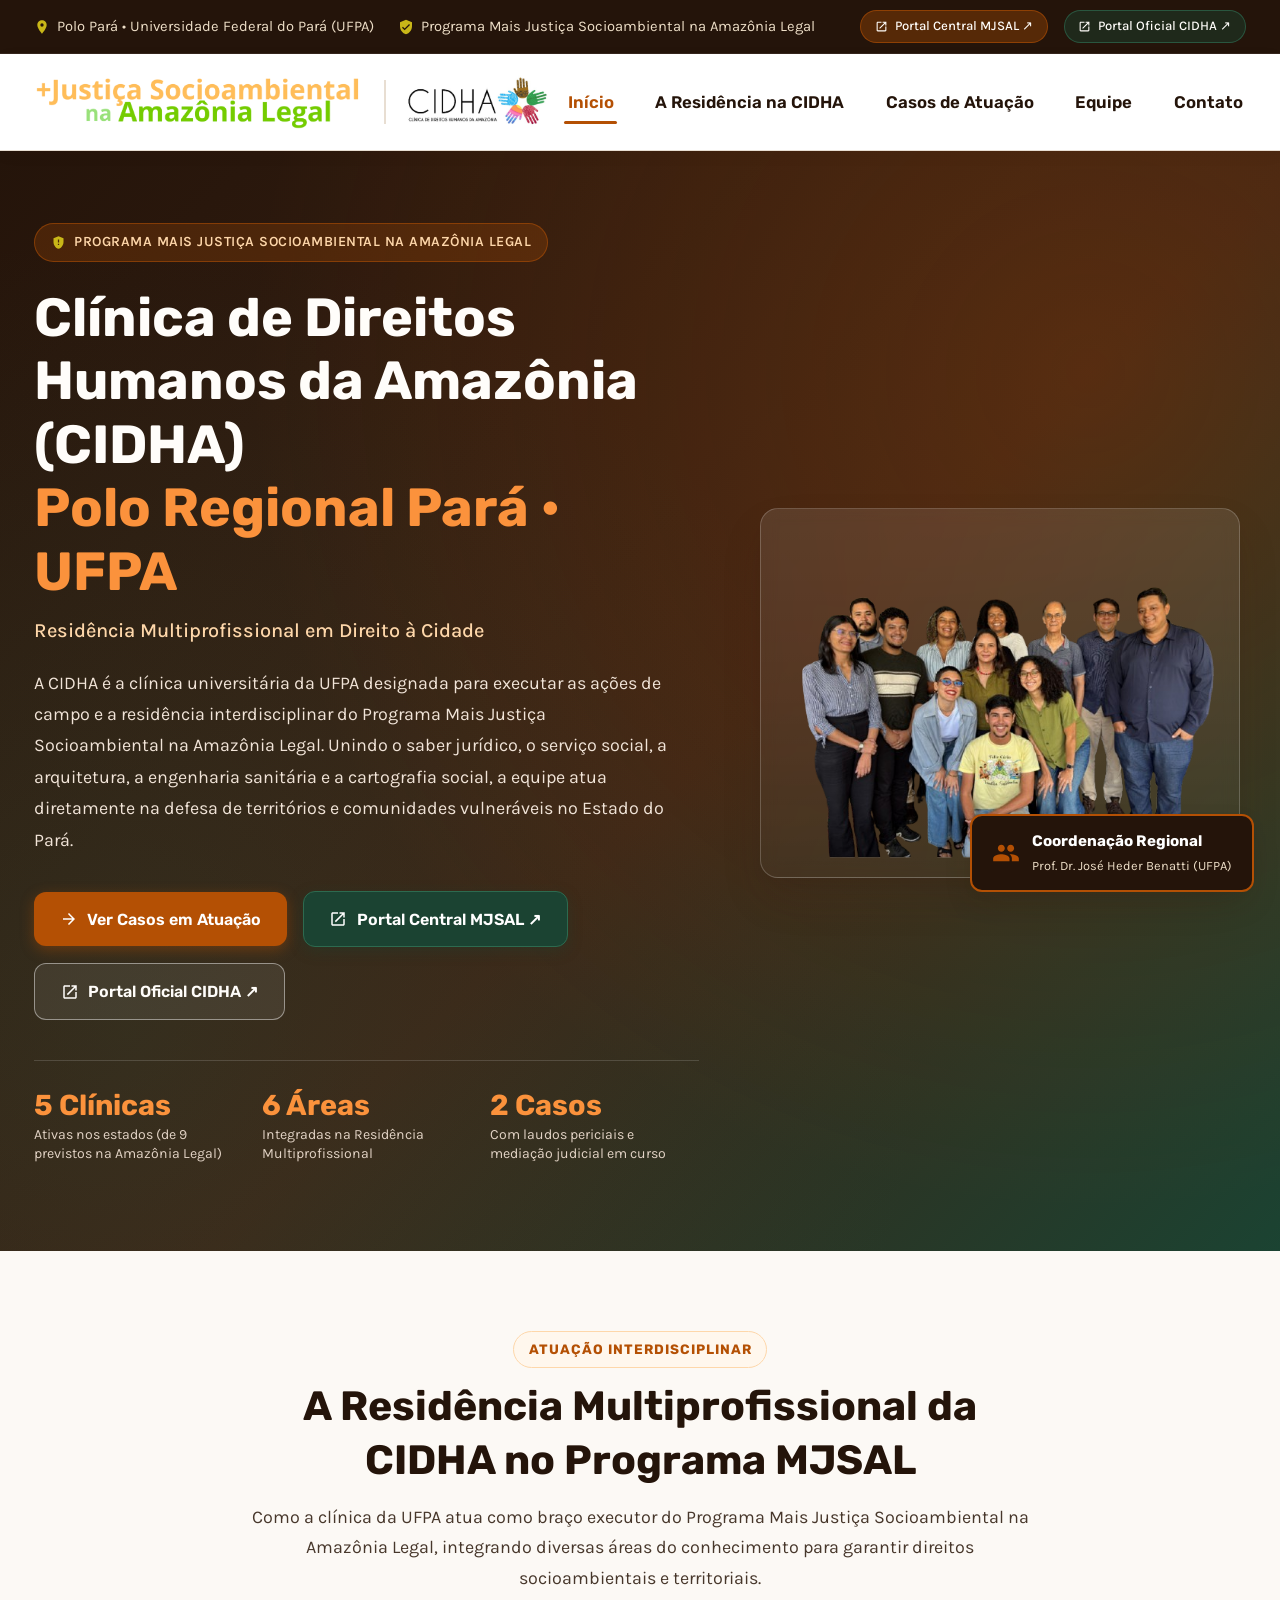
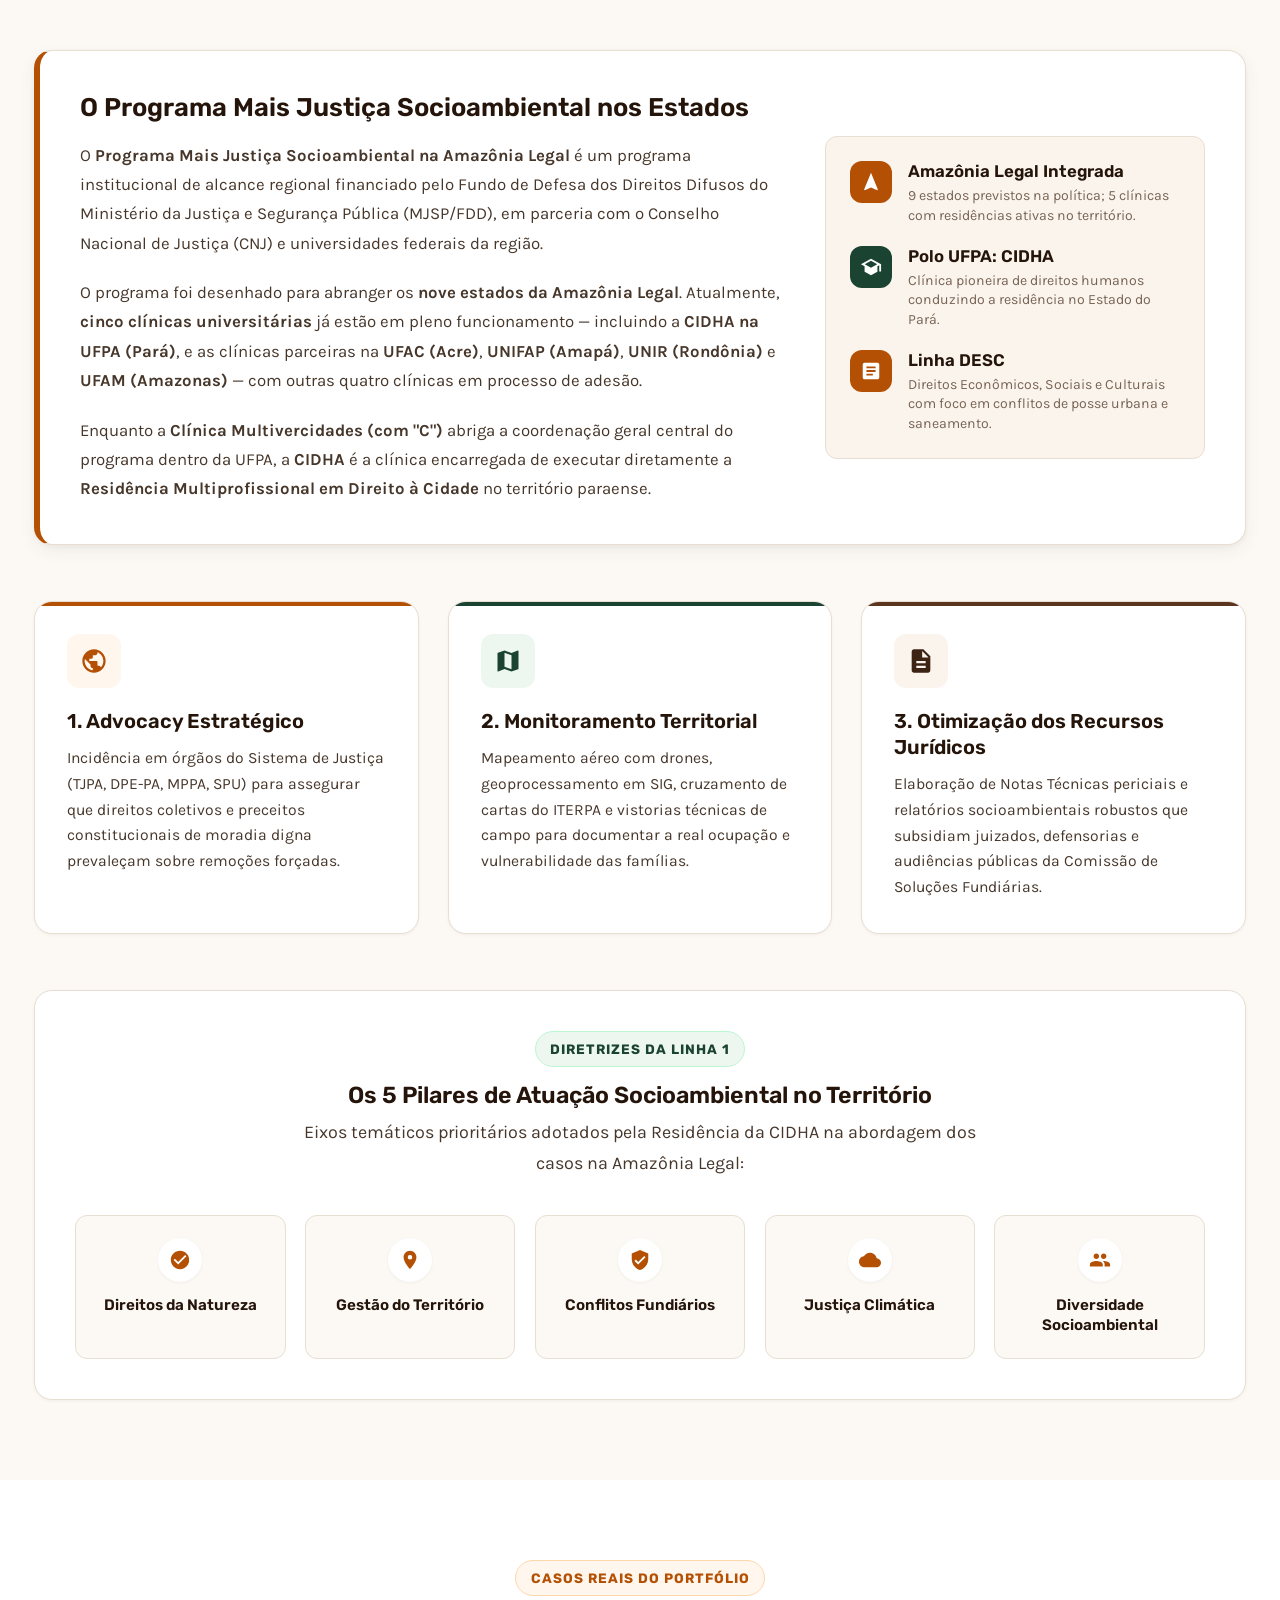
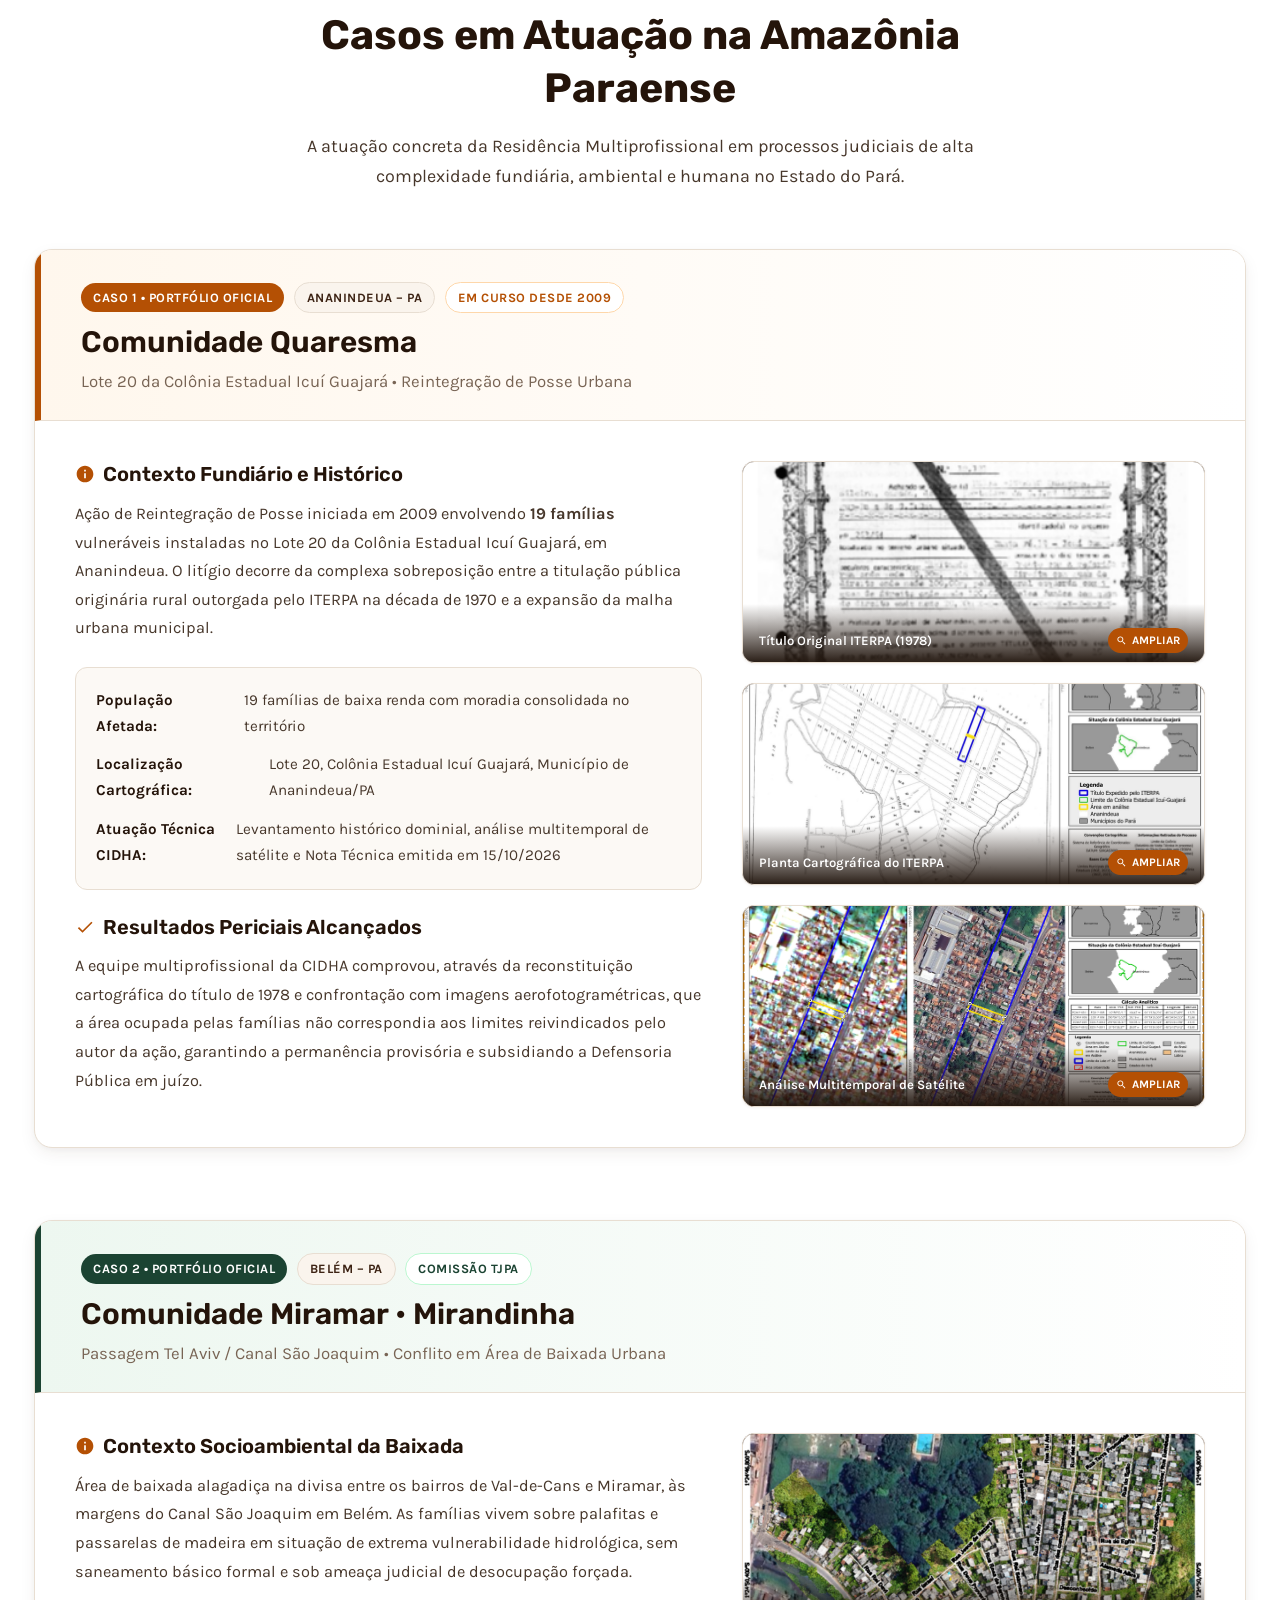
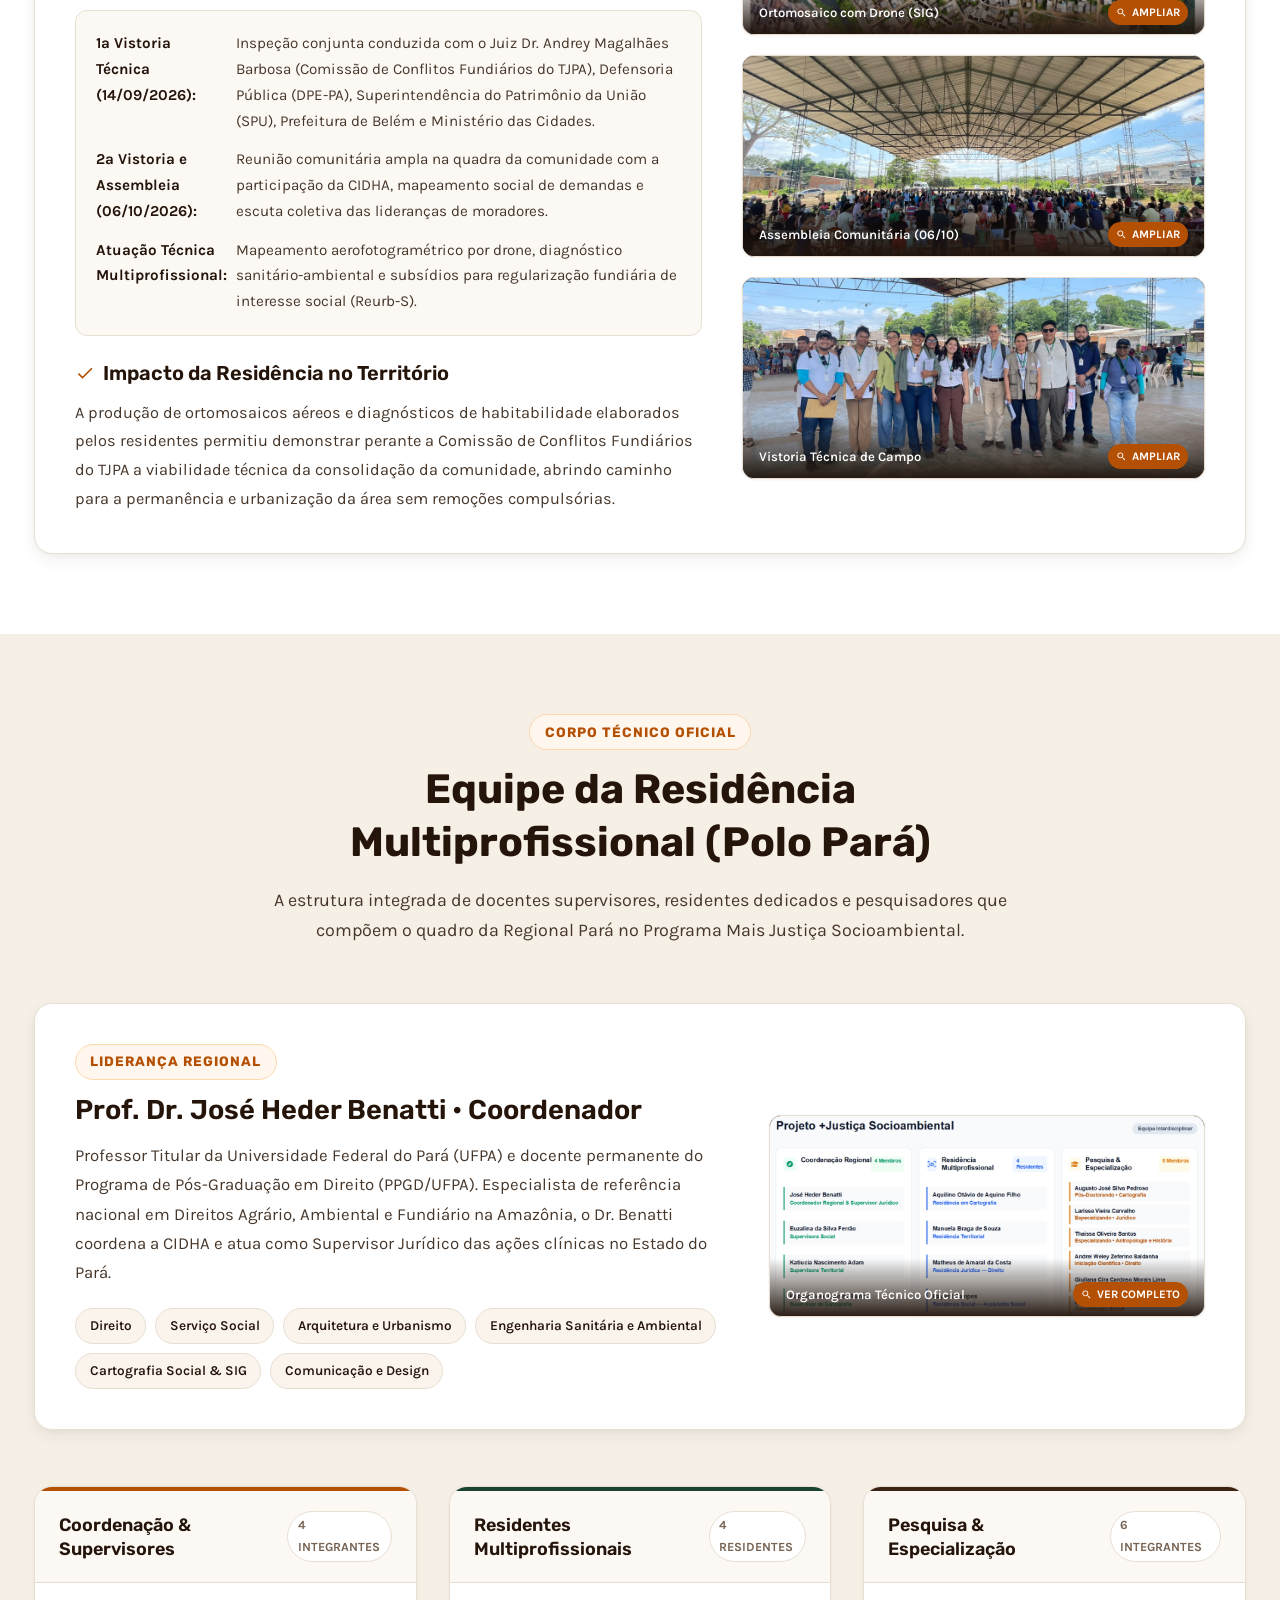
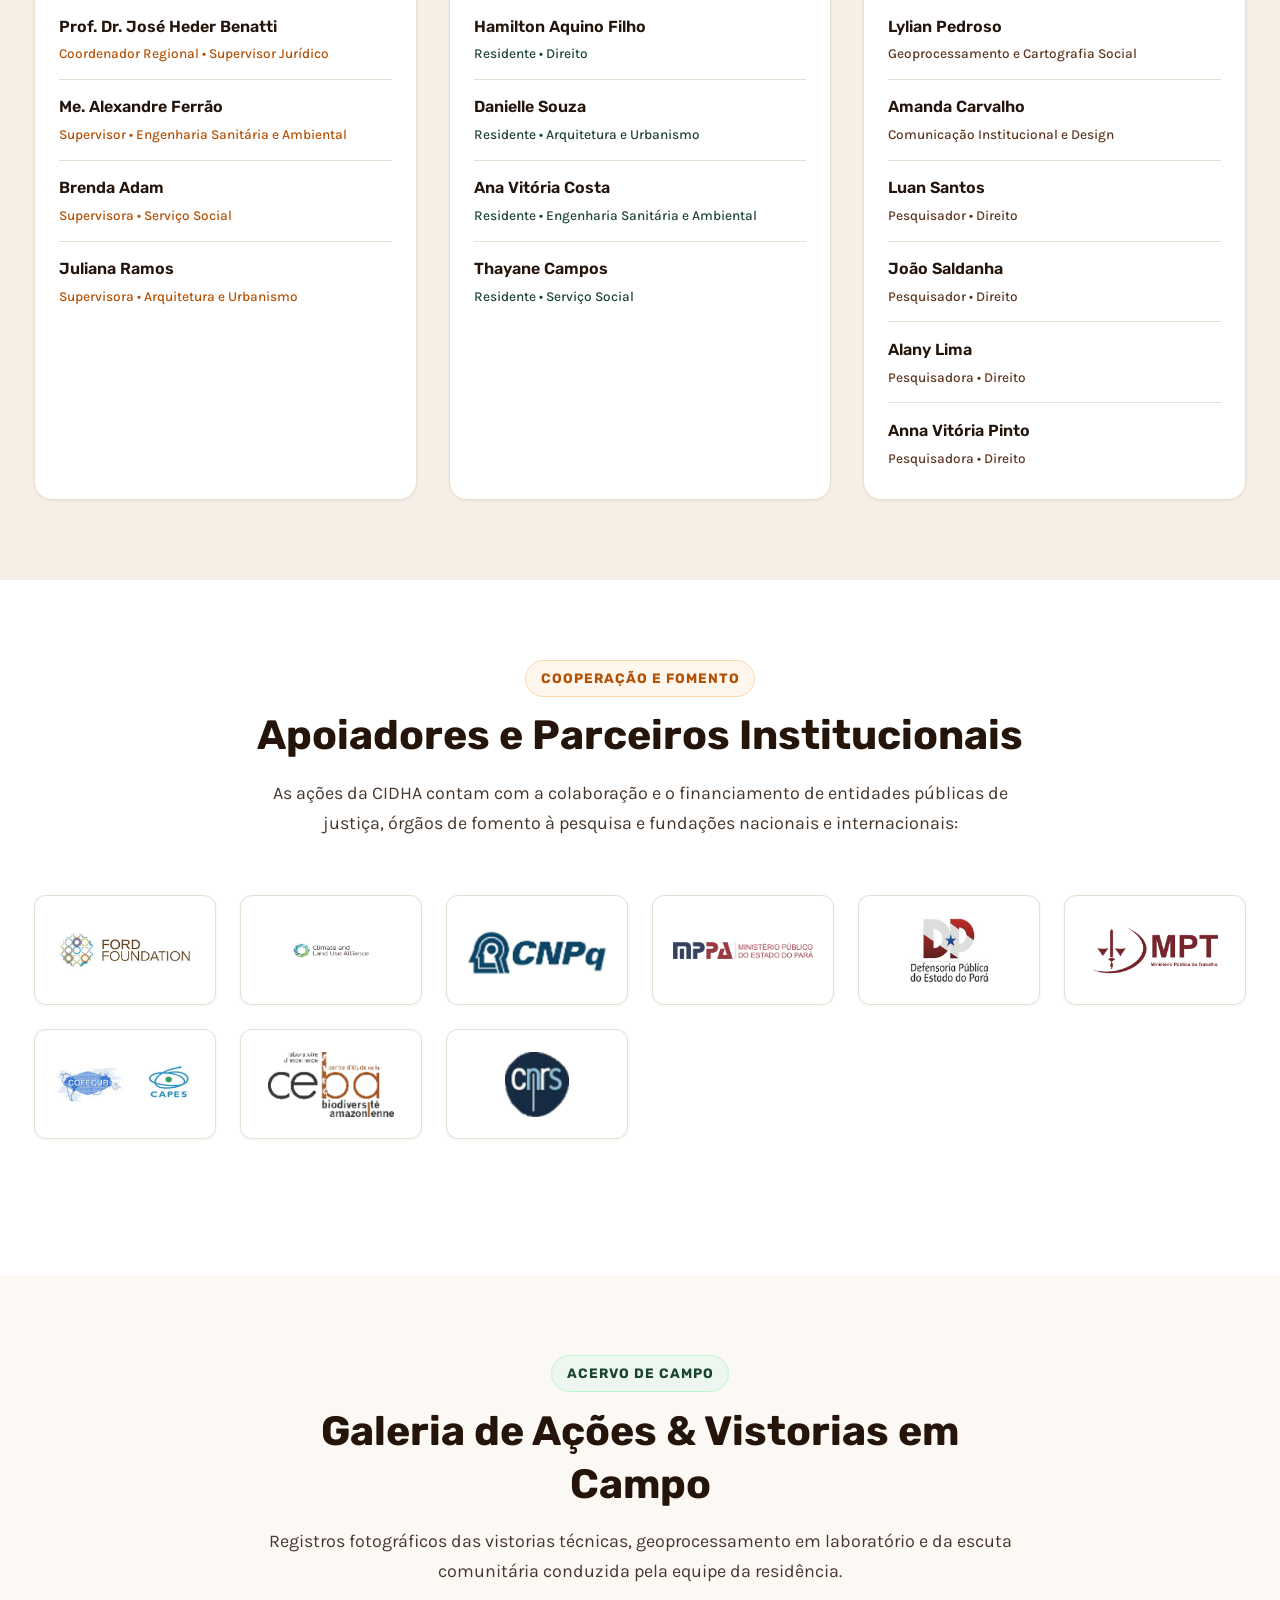
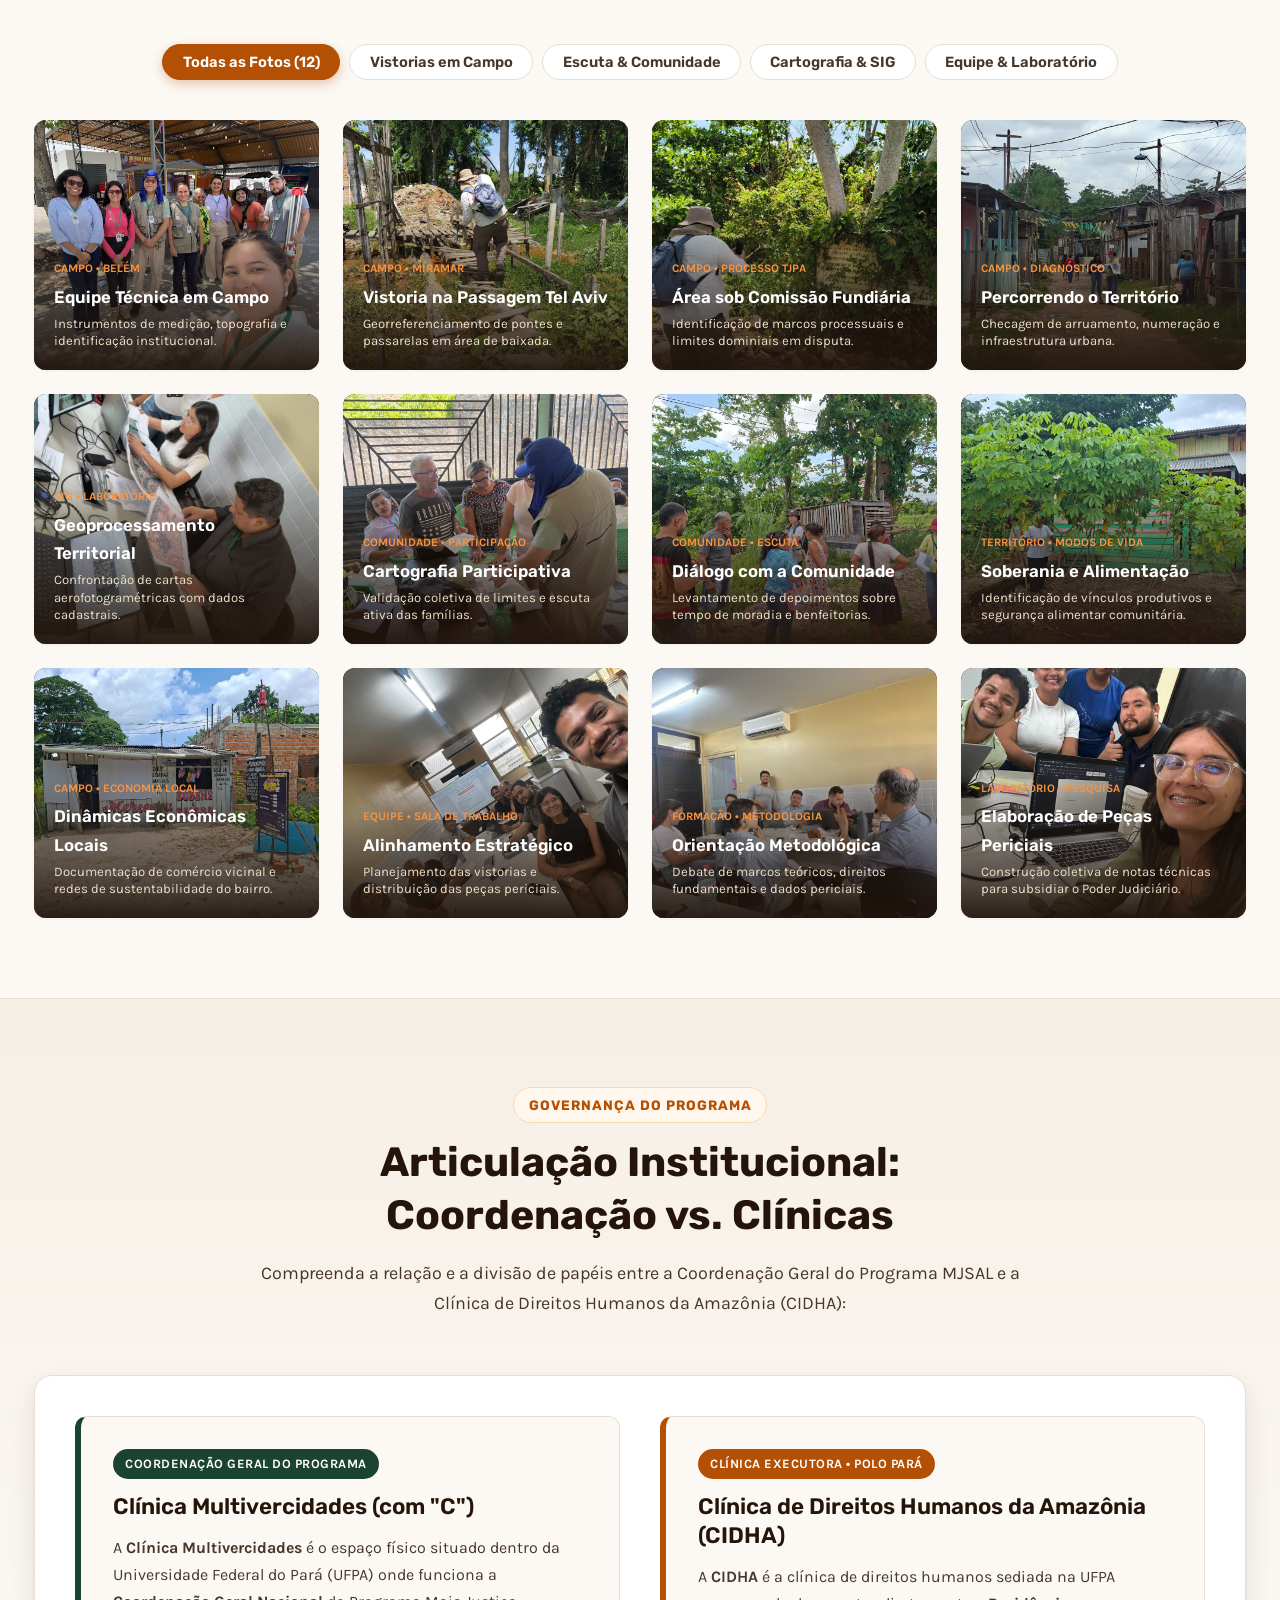
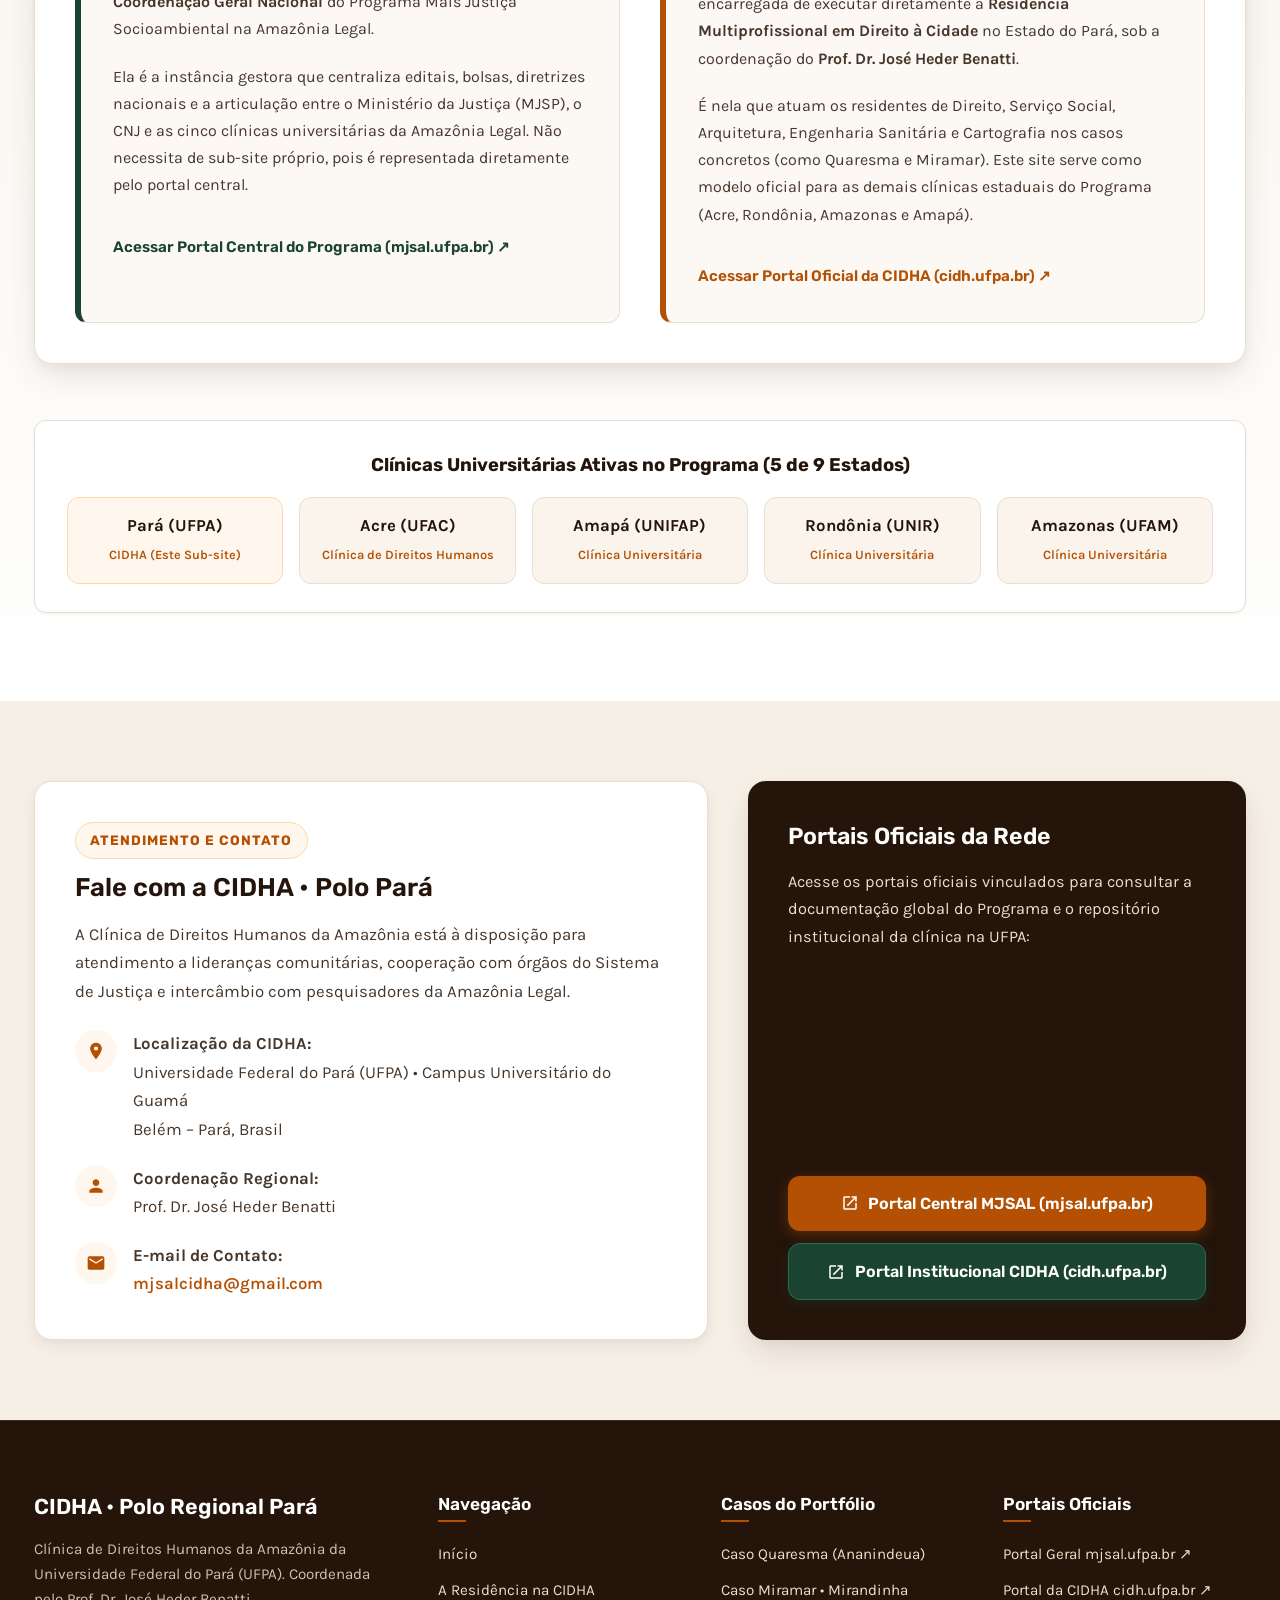
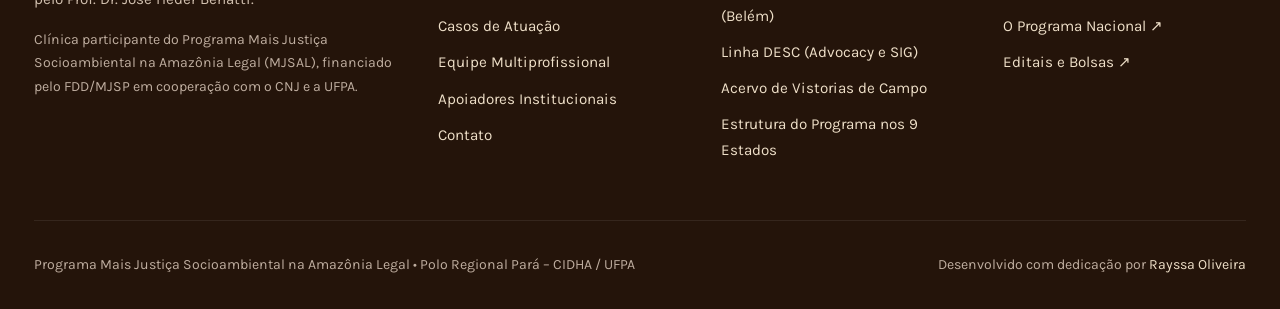
==== commit 54bdee9f: "feat: alinhar identidade visual com portal oficial MJSAL (paleta marrom/laranja/verde, logos oficiai" ====
--- a/index.html
+++ b/index.html
@@ -3,145 +3,162 @@
 <head>
   <meta charset="UTF-8">
   <meta name="viewport" content="width=device-width, initial-scale=1.0">
-  <title>CIDHA - Clínica de Direitos Humanos da Amazônia | UFPA</title>
-  <meta name="description" content="Site oficial da Clínica de Direitos Humanos da Amazônia (CIDHA), sediada na Universidade Federal do Pará (UFPA) e vinculada ao Programa Mais Justiça Socioambiental na Amazônia Legal (MJSAL). Coordenada pelo Dr. José Heder Benatti.">
-  <meta name="keywords" content="CIDHA, Clínica de Direitos Humanos da Amazônia, UFPA, José Heder Benatti, Programa Mais Justiça Socioambiental, Amazônia Legal, Residência Multiprofissional, Conflito Fundiário, Quaresma, Miramar">
-  <meta name="author" content="CIDHA - Universidade Federal do Pará">
+  <title>CIDHA &bull; Polo Regional Pará &ndash; Programa Mais Justiça Socioambiental na Amazônia Legal</title>
+  <meta name="description" content="Site oficial da Clínica de Direitos Humanos da Amazônia (CIDHA), polo da Universidade Federal do Pará (UFPA) vinculado ao Programa Mais Justiça Socioambiental na Amazônia Legal (MJSAL). Coordenada pelo Prof. Dr. José Heder Benatti.">
+  <meta name="keywords" content="CIDHA, Programa Mais Justiça Socioambiental na Amazônia Legal, MJSAL, UFPA, José Heder Benatti, Residência Multiprofissional em Direito à Cidade, Conflitos Fundiários, Caso Quaresma, Caso Miramar">
+  <meta name="author" content="CIDHA - Universidade Federal do Pará / Programa MJSAL">
 
   <!-- OpenGraph / Social Meta -->
   <meta property="og:type" content="website">
-  <meta property="og:title" content="CIDHA - Clínica de Direitos Humanos da Amazônia (UFPA)">
-  <meta property="og:description" content="Atuação jurídica, social, territorial e cartográfica na proteção e garantia de direitos na Amazônia Legal.">
-  <meta property="og:image" content="assets/images/logo-cidha.png">
+  <meta property="og:title" content="CIDHA - Polo Pará &bull; Programa Mais Justiça Socioambiental na Amazônia Legal">
+  <meta property="og:description" content="Atuação da Residência Multiprofissional em Direito à Cidade na defesa territorial e socioambiental na Amazônia Legal.">
+  <meta property="og:image" content="assets/images/logo-mjsal.png">
 
   <!-- Favicon -->
-  <link rel="icon" type="image/png" href="assets/images/logo-ufpa.png">
+  <link rel="icon" type="image/png" href="assets/images/logo-cidha.png">
 
   <!-- Google Fonts: Rubik & Karla -->
   <link rel="preconnect" href="https://fonts.googleapis.com">
   <link rel="preconnect" href="https://fonts.gstatic.com" crossorigin>
   <link href="https://fonts.googleapis.com/css2?family=Karla:ital,wght@0,300;0,400;0,500;0,600;0,700;1,400&family=Rubik:ital,wght@0,400;0,500;0,600;0,700;0,800;1,500&display=swap" rel="stylesheet">
 
-  <!-- Stylesheet -->
+  <!-- Stylesheet Oficial MJSAL (Marrom, Laranja e Verde Floresta) -->
   <link rel="stylesheet" href="assets/css/style.css">
 </head>
 <body>
 
   <!-- ==========================================================================
-       Top Institutional Bar (Espaçosa e Arejada)
+       Barra Superior Institucional (Espaçosa e com Links para os Portais)
        ========================================================================== -->
   <div class="top-bar">
     <div class="container">
       <div class="top-bar-left">
         <span class="top-bar-item">
           <svg viewBox="0 0 24 24"><path d="M12 2C8.13 2 5 5.13 5 9c0 5.25 7 13 7 13s7-7.75 7-13c0-3.87-3.13-7-7-7zm0 9.5a2.5 2.5 0 0 1 0-5 2.5 2.5 0 0 1 0 5z"/></svg>
-          Universidade Federal do Pará (UFPA) &bull; Belém &ndash; PA
+          Polo Pará &bull; Universidade Federal do Pará (UFPA)
         </span>
         <span class="top-bar-item">
           <svg viewBox="0 0 24 24"><path d="M12 1L3 5v6c0 5.55 3.84 10.74 9 12 5.16-1.26 9-6.45 9-12V5l-9-4zm-2 16l-4-4 1.41-1.41L10 14.17l6.59-6.59L18 9l-8 8z"/></svg>
-          Clínica Vinculada ao Programa Mais Justiça Socioambiental na Amazônia Legal
+          Programa Mais Justiça Socioambiental na Amazônia Legal
         </span>
       </div>
       <div class="top-bar-right">
-        <a href="https://mjsal.ufpa.br/" target="_blank" rel="noopener noreferrer" class="top-bar-link">
-          <svg viewBox="0 0 24 24"><path d="M3.9 12c0-1.71 1.39-3.1 3.1-3.1h4V7H7c-2.76 0-5 2.24-5 5s2.24 5 5 5h4v-1.9H7c-1.71 0-3.1-1.39-3.1-3.1zM8 13h8v-2H8v2zm9-6h-4v1.9h4c1.71 0 3.1 1.39 3.1 3.1s-1.39 3.1-3.1 3.1h-4V17h4c2.76 0 5-2.24 5-5s-2.24-5-5-5z"/></svg>
-          Acessar Portal Central do Programa (mjsal.ufpa.br)
+        <a href="https://mjsal.ufpa.br/" target="_blank" rel="noopener noreferrer" class="top-bar-link" title="Acessar o portal central do Programa">
+          <svg viewBox="0 0 24 24"><path d="M19 19H5V5h7V3H5c-1.11 0-2 .9-2 2v14c0 1.1.89 2 2 2h14c1.1 0 2-.9 2-2v-7h-2v7zM14 3v2h3.59l-9.83 9.83 1.41 1.41L19 6.41V10h2V3h-7z"/></svg>
+          Portal Central MJSAL ↗
         </a>
+        <a href="https://www.cidh.ufpa.br/" target="_blank" rel="noopener noreferrer" class="top-bar-link cidha-link" title="Acessar o portal oficial da CIDHA na UFPA">
+          <svg viewBox="0 0 24 24"><path d="M19 19H5V5h7V3H5c-1.11 0-2 .9-2 2v14c0 1.1.89 2 2 2h14c1.1 0 2-.9 2-2v-7h-2v7zM14 3v2h3.59l-9.83 9.83 1.41 1.41L19 6.41V10h2V3h-7z"/></svg>
+          Portal Oficial CIDHA ↗
+        </a>
       </div>
     </div>
   </div>
 
   <!-- ==========================================================================
-       Main Sticky Navigation
+       Cabeçalho Principal & Navegação
+       Apenas as 2 Logos Oficiais (MJSAL + CIDHA) • Sem Logo UFPA • Sem poluição
+       Apenas 5 menus essenciais, legíveis e com amplo espaçamento
        ========================================================================== -->
   <header class="main-header">
-    <div class="container">
-      <nav class="navbar" aria-label="Navegação Principal">
-        <a href="#inicio" class="brand-wrapper" title="CIDHA - Clínica de Direitos Humanos da Amazônia">
-          <div class="brand-logos">
-            <img src="assets/images/logo-cidha.png" alt="Logo CIDHA - Clínica de Direitos Humanos da Amazônia" class="brand-logo-cidha">
-            <div class="brand-divider"></div>
-            <img src="assets/images/logo-ufpa.png" alt="Brasão UFPA" class="brand-logo-ufpa">
-          </div>
-          <div class="brand-text">
-            <div class="brand-clinic">CIDHA <span>UFPA</span></div>
-            <div class="brand-sub">Clínica de Direitos Humanos da Amazônia</div>
-          </div>
+    <div class="container header-container">
+      <div class="brand-wrapper">
+        <a href="https://mjsal.ufpa.br/" target="_blank" rel="noopener noreferrer" title="Programa Mais Justiça Socioambiental na Amazônia Legal">
+          <img src="assets/images/logo-mjsal.png" alt="Programa Mais Justiça Socioambiental na Amazônia Legal" class="brand-logo-mjsal">
         </a>
-
-        <div class="nav-menu">
-          <a href="#inicio" class="nav-link active">Início</a>
-          <a href="#sobre" class="nav-link">A CIDHA</a>
-          <a href="#historico" class="nav-link">Histórico</a>
-          <a href="#linhas" class="nav-link">Linhas de Atuação</a>
-          <a href="#casos" class="nav-link">Casos</a>
-          <a href="#equipe" class="nav-link">Equipe &amp; Residência</a>
-          <a href="#apoiadores" class="nav-link">Apoiadores</a>
-          <a href="#contato" class="nav-link">Contato</a>
-          <a href="https://mjsal.ufpa.br/" target="_blank" rel="noopener noreferrer" class="nav-cta">
-            <svg viewBox="0 0 24 24"><path d="M19 19H5V5h7V3H5c-1.11 0-2 .9-2 2v14c0 1.1.89 2 2 2h14c1.1 0 2-.9 2-2v-7h-2v7zM14 3v2h3.59l-9.83 9.83 1.41 1.41L19 6.41V10h2V3h-7z"/></svg>
-            Site Central MJSAL
-          </a>
-        </div>
-
-        <button class="mobile-toggle" aria-label="Abrir menu de navegação" aria-expanded="false">
-          <span></span>
-          <span></span>
-          <span></span>
-        </button>
+        <div class="brand-divider"></div>
+        <a href="#inicio" title="CIDHA - Clínica de Direitos Humanos da Amazônia">
+          <img src="assets/images/logo-cidha.png" alt="CIDHA - Clínica de Direitos Humanos da Amazônia" class="brand-logo-cidha">
+        </a>
+      </div>
+
+      <!-- Menus Limpos, Arejados e Legíveis (5 itens apenas) -->
+      <nav class="nav-menu" aria-label="Navegação Principal">
+        <a href="#inicio" class="nav-link active">Início</a>
+        <a href="#residencia" class="nav-link">A Residência na CIDHA</a>
+        <a href="#casos" class="nav-link">Casos de Atuação</a>
+        <a href="#equipe" class="nav-link">Equipe</a>
+        <a href="#contato" class="nav-link">Contato</a>
       </nav>
+
+      <!-- Botão Menu Mobile -->
+      <button class="mobile-toggle" aria-label="Abrir menu de navegação" aria-expanded="false">
+        <span></span>
+        <span></span>
+        <span></span>
+      </button>
     </div>
   </header>
 
   <!-- ==========================================================================
-       Hero Section (Espaçosa, Arejada e com Identidade Oficial)
+       Seção Hero: Atuação da CIDHA no Programa Mais Justiça Socioambiental
        ========================================================================== -->
   <section id="inicio" class="hero">
     <div class="container">
-      <div class="hero-badges-wrapper">
-        <span class="badge-tag">
-          <svg viewBox="0 0 24 24"><path d="M5 13.18v4L12 21l7-3.82v-4L12 17l-7-3.82zM12 3L1 9l11 6 9-4.91V17h2V9L12 3z"/></svg>
-          Universidade Federal do Pará (UFPA)
-        </span>
-        <span class="badge-tag highlight">
-          <svg viewBox="0 0 24 24"><path d="M12 2L1 7l11 5 9-4.09V17h2V7L12 2zm1 17.5V13l7-3.18v6.68L13 19.5zm-2 0L4 16.5v-6.68L11 13v6.5z"/></svg>
-          Clínica Vinculada ao Programa Mais Justiça Socioambiental
-        </span>
-        <span class="badge-tag coord">
-          <svg viewBox="0 0 24 24"><path d="M12 12c2.21 0 4-1.79 4-4s-1.79-4-4-4-4 1.79-4 4 1.79 4 4 4zm0 2c-2.67 0-8 1.34-8 4v2h16v-2c0-2.66-5.33-4-8-4z"/></svg>
-          Coordenador: Dr. José Heder Benatti
-        </span>
-      </div>
-
       <div class="hero-grid">
         <div class="hero-content">
+          <div class="hero-tag">
+            <svg viewBox="0 0 24 24"><path d="M12 2L4 5v6.09c0 5.05 3.41 9.76 8 10.91 4.59-1.15 8-5.86 8-10.91V5l-8-3zm1 14h-2v-2h2v2zm0-4h-2V7h2v5z"/></svg>
+            Programa Mais Justiça Socioambiental na Amazônia Legal
+          </div>
+
           <h1 class="hero-title">
-            Clínica de Direitos Humanos da Amazônia <span class="highlight">(CIDHA)</span>
+            Clínica de Direitos Humanos da Amazônia (CIDHA)
+            <span class="highlight-orange">Polo Regional Pará &bull; UFPA</span>
           </h1>
-          <p class="hero-subtitle">
-            Espaço pioneiro da <strong>Universidade Federal do Pará (UFPA)</strong> dedicado ao ensino, à pesquisa e à extensão clínica jurídica. Como clínica vinculada ao <strong>Programa Mais Justiça Socioambiental na Amazônia Legal</strong>, desenvolvemos a <strong>Residência Multiprofissional em Direito à Cidade</strong> nas frentes jurídica, social, territorial e cartográfica, promovendo diagnósticos territoriais e notas técnicas imparciais para a garantia de direitos humanos e mediação de conflitos socioambientais.
+
+          <div class="hero-subtitle">
+            Residência Multiprofissional em Direito à Cidade
+          </div>
+
+          <p class="hero-text">
+            A CIDHA é a clínica universitária da UFPA designada para executar as ações de campo e a residência interdisciplinar do Programa Mais Justiça Socioambiental na Amazônia Legal. Unindo o saber jurídico, o serviço social, a arquitetura, a engenharia sanitária e a cartografia social, a equipe atua diretamente na defesa de territórios e comunidades vulneráveis no Estado do Pará.
           </p>
-          <div class="hero-actions">
-            <a href="#sobre" class="btn btn-primary">
-              <svg viewBox="0 0 24 24"><path d="M12 2C6.48 2 2 6.48 2 12s4.48 10 10 10 10-4.48 10-10S17.52 2 12 2zm1 15h-2v-6h2v6zm0-8h-2V7h2v2z"/></svg>
-              Conhecer a CIDHA
+
+          <!-- Botões de Ação Principais -->
+          <div class="hero-cta-group">
+            <a href="#casos" class="btn btn-orange">
+              <svg viewBox="0 0 24 24"><path d="M12 4l-1.41 1.41L16.17 11H4v2h12.17l-5.58 5.59L12 20l8-8z"/></svg>
+              Ver Casos em Atuação
             </a>
-            <a href="#casos" class="btn btn-outline-light">
-              <svg viewBox="0 0 24 24"><path d="M12 2C8.13 2 5 5.13 5 9c0 5.25 7 13 7 13s7-7.75 7-13c0-3.87-3.13-7-7-7zm0 9.5a2.5 2.5 0 0 1 0-5 2.5 2.5 0 0 1 0 5z"/></svg>
-              Ver Casos de Atuação
+            <a href="https://mjsal.ufpa.br/" target="_blank" rel="noopener noreferrer" class="btn btn-forest">
+              <svg viewBox="0 0 24 24"><path d="M19 19H5V5h7V3H5c-1.11 0-2 .9-2 2v14c0 1.1.89 2 2 2h14c1.1 0 2-.9 2-2v-7h-2v7zM14 3v2h3.59l-9.83 9.83 1.41 1.41L19 6.41V10h2V3h-7z"/></svg>
+              Portal Central MJSAL ↗
             </a>
-            <a href="https://mjsal.ufpa.br/" target="_blank" rel="noopener noreferrer" class="btn btn-outline-light">
+            <a href="https://www.cidh.ufpa.br/" target="_blank" rel="noopener noreferrer" class="btn btn-outline-light">
               <svg viewBox="0 0 24 24"><path d="M19 19H5V5h7V3H5c-1.11 0-2 .9-2 2v14c0 1.1.89 2 2 2h14c1.1 0 2-.9 2-2v-7h-2v7zM14 3v2h3.59l-9.83 9.83 1.41 1.41L19 6.41V10h2V3h-7z"/></svg>
-              Portal Central MJSAL
+              Portal Oficial CIDHA ↗
             </a>
           </div>
-        </div>
-
-        <div class="hero-visual-card">
-          <img src="assets/images/cidha-equipe-cutout.png" alt="Equipe Multiprofissional da CIDHA UFPA com o coordenador Dr. José Heder Benatti" class="hero-team-img">
-          <div class="hero-card-meta">
-            <span class="meta-title">Equipe Técnica Multiprofissional &bull; CIDHA</span>
-            <span class="meta-badge">Residência em Direito à Cidade</span>
+
+          <!-- Indicadores Institucionais -->
+          <div class="hero-highlights">
+            <div class="highlight-box">
+              <span class="highlight-number">5 Clínicas</span>
+              <span class="highlight-label">Ativas nos estados (de 9 previstos na Amazônia Legal)</span>
+            </div>
+            <div class="highlight-box">
+              <span class="highlight-number">6 Áreas</span>
+              <span class="highlight-label">Integradas na Residência Multiprofissional</span>
+            </div>
+            <div class="highlight-box">
+              <span class="highlight-number">2 Casos</span>
+              <span class="highlight-label">Com laudos periciais e mediação judicial em curso</span>
+            </div>
+          </div>
+        </div>
+
+        <!-- Foto Oficial da Equipe Multiprofissional -->
+        <div class="hero-visual">
+          <div class="hero-image-frame">
+            <img src="assets/images/cidha-equipe-cutout.png" alt="Equipe da Residência Multiprofissional da CIDHA / UFPA" class="hero-cutout-img">
+            <div class="hero-badge-overlay">
+              <svg viewBox="0 0 24 24"><path d="M16 11c1.66 0 2.99-1.34 2.99-3S17.66 5 16 5c-1.66 0-3 1.34-3 3s1.34 3 3 3zm-8 0c1.66 0 2.99-1.34 2.99-3S9.66 5 8 5C6.34 5 5 6.34 5 8s1.34 3 3 3zm0 2c-2.33 0-7 1.17-7 3.5V19h14v-2.5c0-2.33-4.67-3.5-7-3.5zm8 0c-.29 0-.62.02-.97.05 1.16.84 1.97 1.97 1.97 3.45V19h6v-2.5c0-2.33-4.67-3.5-7-3.5z"/></svg>
+              <div>
+                <div class="badge-text-title">Coordenação Regional</div>
+                <div class="badge-text-sub">Prof. Dr. José Heder Benatti (UFPA)</div>
+              </div>
+            </div>
           </div>
         </div>
       </div>
@@ -149,489 +166,475 @@
   </section>
 
   <!-- ==========================================================================
-       Counters & Metric Stats
-       ========================================================================== -->
-  <div class="stats-bar">
-    <div class="container">
-      <div class="stats-grid">
-        <div class="stat-item">
-          <div class="stat-icon terracotta">
-            <svg viewBox="0 0 24 24"><path d="M19 3h-1V1h-2v2H8V1H6v2H5c-1.11 0-1.99.9-1.99 2L3 19c0 1.1.89 2 2 2h14c1.1 0 2-.9 2-2V5c0-1.1-.9-2-2-2zm0 16H5V8h14v11zM7 10h5v5H7z"/></svg>
-          </div>
-          <div class="stat-info">
-            <div class="stat-number" data-target="2011">0</div>
-            <div class="stat-label">Ano de Criação da CIDHA na Universidade Federal do Pará</div>
-          </div>
-        </div>
-
-        <div class="stat-item">
-          <div class="stat-icon">
-            <svg viewBox="0 0 24 24"><path d="M12 2C6.48 2 2 6.48 2 12s4.48 10 10 10 10-4.48 10-10S17.52 2 12 2zm1 15h-2v-6h2v6zm0-8h-2V7h2v2z"/></svg>
-          </div>
-          <div class="stat-info">
-            <div class="stat-number" data-target="4">0</div>
-            <div class="stat-label">Áreas de Supervisão (Jurídica, Social, Territorial e Cartográfica)</div>
-          </div>
-        </div>
-
-        <div class="stat-item">
-          <div class="stat-icon terracotta">
-            <svg viewBox="0 0 24 24"><path d="M16 11c1.66 0 2.99-1.34 2.99-3S17.66 5 16 5c-1.66 0-3 1.34-3 3s1.34 3 3 3zm-8 0c1.66 0 2.99-1.34 2.99-3S9.66 5 8 5C6.34 5 5 6.34 5 8s1.34 3 3 3zm0 2c-2.33 0-7 1.17-7 3.5V19h14v-2.5c0-2.33-4.67-3.5-7-3.5zm8 0c-.29 0-.62.02-.97.05 1.16.84 1.97 1.97 1.97 3.45V19h6v-2.5c0-2.33-4.67-3.5-7-3.5z"/></svg>
-          </div>
-          <div class="stat-info">
-            <div class="stat-number" data-target="14">0</div>
-            <div class="stat-label">Membros Técnicos (Coordenação, Residentes e Especialistas)</div>
-          </div>
-        </div>
-
-        <div class="stat-item">
-          <div class="stat-icon">
-            <svg viewBox="0 0 24 24"><path d="M20.5 3l-.16.03L15 5.1 9 3 3.36 4.9c-.21.07-.36.25-.36.48V20.5c0 .28.22.5.5.5l.16-.03L9 18.9l6 2.1 5.64-1.9c.21-.07.36-.25.36-.48V3.5c0-.28-.22-.5-.5-.5zM15 19l-6-2.11V5l6 2.11V19z"/></svg>
-          </div>
-          <div class="stat-info">
-            <div class="stat-number" data-target="5">0</div>
-            <div class="stat-label">Clínicas Universitárias Vinculadas ao Programa MJSAL</div>
-          </div>
-        </div>
-      </div>
-    </div>
-  </div>
-
-  <!-- ==========================================================================
-       Section: Sobre a CIDHA & Origem Histórica
-       ========================================================================== -->
-  <section id="sobre" class="section">
-    <div class="container">
-      <div class="about-grid">
-        <div class="about-content">
-          <span class="section-tag">Sobre a Clínica</span>
-          <h2 class="section-title">Origem e Objetivos da CIDHA</h2>
-          <p class="about-text">
-            A <strong>Clínica de Direitos Humanos da Amazônia (CIDHA)</strong> é um espaço acadêmico e de extensão da <strong>Universidade Federal do Pará (UFPA)</strong>, sediado em Belém. Criada para potencializar ações contra violações de Direitos Humanos e promover a formação prática de excelência na Amazônia, a clínica atua na defesa de povos indígenas, comunidades quilombolas e populações tradicionais e urbanas vulneráveis.
-          </p>
-
-          <!-- Clarification callout between CIDHA and Multivercidades -->
-          <div class="clarification-callout">
-            <h4>
-              <svg viewBox="0 0 24 24"><path d="M12 2C6.48 2 2 6.48 2 12s4.48 10 10 10 10-4.48 10-10S17.52 2 12 2zm1 15h-2v-6h2v6zm0-8h-2V7h2v2z"/></svg>
-              Articulação Institucional no Programa MJSAL
-            </h4>
-            <p>
-              A <strong>CIDHA</strong> é a clínica universitária da UFPA vinculada ao <strong>Programa Mais Justiça Socioambiental na Amazônia Legal (MJSAL)</strong>, sob a coordenação do <strong>Dr. José Heder Benatti</strong>. O Programa MJSAL possui seu site central em <a href="https://mjsal.ufpa.br/" target="_blank" rel="noopener noreferrer"><strong>mjsal.ufpa.br</strong></a>, com coordenação geral sediada na <strong>Clínica Multivercidades</strong> (UFPA), articulando cinco clínicas universitárias em cinco estados da Amazônia Legal.
-            </p>
-          </div>
-
-          <!-- Founders Box -->
-          <div class="founders-box">
-            <h4>
-              <svg viewBox="0 0 24 24"><path d="M16 11c1.66 0 2.99-1.34 2.99-3S17.66 5 16 5c-1.66 0-3 1.34-3 3s1.34 3 3 3zm-8 0c1.66 0 2.99-1.34 2.99-3S9.66 5 8 5C6.34 5 5 6.34 5 8s1.34 3 3 3zm0 2c-2.33 0-7 1.17-7 3.5V19h14v-2.5c0-2.33-4.67-3.5-7-3.5zm8 0c-.29 0-.62.02-.97.05 1.16.84 1.97 1.97 1.97 3.45V19h6v-2.5c0-2.33-4.67-3.5-7-3.5z"/></svg>
-              Fundadores e Docentes Integrantes da CIDHA
-            </h4>
-            <div class="founders-grid">
-              <div class="founder-pill">
-                <span class="founder-name">Cristina Terezo</span>
-                <span class="founder-role">Docente &bull; UFPA</span>
-              </div>
-              <div class="founder-pill">
-                <span class="founder-name">Girolamo Treccani</span>
-                <span class="founder-role">Docente &bull; Colaborador</span>
-              </div>
-              <div class="founder-pill">
-                <span class="founder-name">Dr. José Heder Benatti</span>
-                <span class="founder-role">Coordenador da CIDHA &bull; UFPA</span>
-              </div>
-              <div class="founder-pill">
-                <span class="founder-name">Lise Tupiassu</span>
-                <span class="founder-role">Docente &bull; UFPA</span>
-              </div>
-            </div>
-          </div>
-        </div>
-
-        <!-- History Timeline -->
-        <div class="about-timeline-side" id="historico">
-          <div class="founders-box" style="margin-bottom: 0;">
-            <h4 style="margin-bottom: 1.5rem;">
-              <svg viewBox="0 0 24 24"><path d="M11.99 2C6.47 2 2 6.48 2 12s4.47 10 9.99 10C17.52 22 22 17.52 22 12S17.52 2 11.99 2zM12 20c-4.42 0-8-3.58-8-8s3.58-8 8-8 8 3.58 8 8-3.58 8-8 8zm.5-13H11v6l5.25 3.15.75-1.23-4.5-2.67z"/></svg>
-              Marcos Históricos da CIDHA
-            </h4>
-            <div class="timeline-list">
-              <div class="timeline-item">
-                <div class="timeline-dot"></div>
-                <div class="timeline-year">2004 &mdash; Rede Amazônica</div>
-                <p class="timeline-desc">Articulação interinstitucional pioneira integrando UEA (Amazonas), UFMT (Mato Grosso) e UFPA (Pará) para proteção dos Direitos Fundamentais.</p>
-              </div>
-
-              <div class="timeline-item">
-                <div class="timeline-dot"></div>
-                <div class="timeline-year">2011 &mdash; PPGD DH &bull; FCC + Fundação Ford</div>
-                <p class="timeline-desc">Fortalecimento institucional no Programa de Pós-Graduação em Direito da UFPA com apoio da Fundação Ford e FCC.</p>
-              </div>
-
-              <div class="timeline-item">
-                <div class="timeline-dot"></div>
-                <div class="timeline-year">2011 &mdash; Criação da LDH-CIDHA</div>
-                <p class="timeline-desc">Instituição da Clínica de Direitos Humanos da Amazônia para potencializar ações contra violações de Direitos Humanos, integrando o Consórcio Latino-Americano de Pós-Graduação e redes internacionais.</p>
-              </div>
-
-              <div class="timeline-item">
-                <div class="timeline-dot"></div>
-                <div class="timeline-year">Atuação Permanente &mdash; Tríade Metodológica</div>
-                <p class="timeline-desc"><strong>Promoção, Proteção e Prevenção-Reparação</strong>, abrangendo Sistemas Internos e Internacionais de Proteção dos Direitos Fundamentais.</p>
-              </div>
-            </div>
-          </div>
-        </div>
-      </div>
-    </div>
-  </section>
-
-  <!-- ==========================================================================
-       Section: Linhas de Atuação & Direitos Econômicos, Sociais e Culturais
-       ========================================================================== -->
-  <section id="linhas" class="section bg-subtle">
+       Seção: A Residência na CIDHA no Programa MJSAL (#residencia)
+       Foco na articulação do Programa nos estados e na prática multiprofissional
+       ========================================================================== -->
+  <section id="residencia" class="section bg-alt">
     <div class="container">
       <div class="section-header">
-        <span class="section-tag">Estrutura de Ação</span>
-        <h2 class="section-title">Linha 1 &mdash; Direitos Econômicos, Sociais e Culturais</h2>
+        <span class="section-tag">Atuação Interdisciplinar</span>
+        <h2 class="section-title">A Residência Multiprofissional da CIDHA no Programa MJSAL</h2>
         <p class="section-description">
-          A atuação da CIDHA estrutura-se no suporte a Políticas Públicas por meio de <strong>Advocacy</strong>, <strong>Monitoramento</strong> e <strong>Otimização</strong>, desdobrando-se em cinco frentes operacionais indispensáveis para a realidade amazônica.
+          Como a clínica da UFPA atua como braço executor do Programa Mais Justiça Socioambiental na Amazônia Legal, integrando diversas áreas do conhecimento para garantir direitos socioambientais e territoriais.
         </p>
       </div>
 
-      <div class="desc-banner-grid">
-        <div class="desc-intro">
-          <h3>Políticas Públicas em Direitos Humanos na Amazônia</h3>
-          <p>
-            Com foco em litígios complexos e na proteção das populações mais vulneráveis, a clínica elabora pareceres técnicos, promove diagnósticos de campo e atua estrategicamente perante o Poder Judiciário e organismos multilaterais.
+      <!-- Card de Contextualização do Programa e Clínicas -->
+      <div class="program-intro-card">
+        <div class="program-intro-grid">
+          <div class="program-intro-text">
+            <h3>O Programa Mais Justiça Socioambiental nos Estados</h3>
+            <p>
+              O <strong>Programa Mais Justiça Socioambiental na Amazônia Legal</strong> é um programa institucional de alcance regional financiado pelo Fundo de Defesa dos Direitos Difusos do Ministério da Justiça e Segurança Pública (MJSP/FDD), em parceria com o Conselho Nacional de Justiça (CNJ) e universidades federais da região.
+            </p>
+            <p>
+              O programa foi desenhado para abranger os <strong>nove estados da Amazônia Legal</strong>. Atualmente, <strong>cinco clínicas universitárias</strong> já estão em pleno funcionamento &mdash; incluindo a <strong>CIDHA na UFPA (Pará)</strong>, e as clínicas parceiras na <strong>UFAC (Acre)</strong>, <strong>UNIFAP (Amapá)</strong>, <strong>UNIR (Rondônia)</strong> e <strong>UFAM (Amazonas)</strong> &mdash; com outras quatro clínicas em processo de adesão.
+            </p>
+            <p>
+              Enquanto a <strong>Clínica Multivercidades (com "C")</strong> abriga a coordenação geral central do programa dentro da UFPA, a <strong>CIDHA</strong> é a clínica encarregada de executar diretamente a <strong>Residência Multiprofissional em Direito à Cidade</strong> no território paraense.
+            </p>
+          </div>
+
+          <div class="program-stats-panel">
+            <div class="stat-item">
+              <div class="stat-icon">
+                <svg viewBox="0 0 24 24"><path d="M12 2L4.5 20.29l.71.71L12 18l6.79 3 .71-.71z"/></svg>
+              </div>
+              <div class="stat-content">
+                <h5>Amazônia Legal Integrada</h5>
+                <p>9 estados previstos na política; 5 clínicas com residências ativas no território.</p>
+              </div>
+            </div>
+
+            <div class="stat-item">
+              <div class="stat-icon icon-forest">
+                <svg viewBox="0 0 24 24"><path d="M12 3L1 9l4 2.18v6L12 21l7-3.82v-6l2-1.09V17h2V9L12 3zm6.82 6L12 12.72 5.18 9 12 5.28 18.82 9z"/></svg>
+              </div>
+              <div class="stat-content">
+                <h5>Polo UFPA: CIDHA</h5>
+                <p>Clínica pioneira de direitos humanos conduzindo a residência no Estado do Pará.</p>
+              </div>
+            </div>
+
+            <div class="stat-item">
+              <div class="stat-icon">
+                <svg viewBox="0 0 24 24"><path d="M19 3H5c-1.1 0-2 .9-2 2v14c0 1.1.9 2 2 2h14c1.1 0 2-.9 2-2V5c0-1.1-.9-2-2-2zm-5 14H7v-2h7v2zm3-4H7v-2h10v2zm0-4H7V7h10v2z"/></svg>
+              </div>
+              <div class="stat-content">
+                <h5>Linha DESC</h5>
+                <p>Direitos Econômicos, Sociais e Culturais com foco em conflitos de posse urbana e saneamento.</p>
+              </div>
+            </div>
+          </div>
+        </div>
+      </div>
+
+      <!-- 3 Eixos Metodológicos da Linha 1 (DESC) -->
+      <div class="axes-grid">
+        <div class="axis-card">
+          <div class="axis-icon-wrap">
+            <svg viewBox="0 0 24 24"><path d="M12 2C6.48 2 2 6.48 2 12s4.48 10 10 10 10-4.48 10-10S17.52 2 12 2zm-1 17.93c-3.95-.49-7-3.85-7-7.93 0-.62.08-1.21.21-1.79L9 15v1c0 1.1.9 2 2 2v1.93zm6.9-2.54c-.26-.81-1-1.39-1.9-1.39h-1v-3c0-.55-.45-1-1-1H8v-2h2c.55 0 1-.45 1-1V7h2c1.1 0 2-.9 2-2v-.41c2.93 1.19 5 4.06 5 7.41 0 2.08-.8 3.97-2.1 5.39z"/></svg>
+          </div>
+          <h4 class="axis-title">1. Advocacy Estratégico</h4>
+          <p class="axis-text">
+            Incidência em órgãos do Sistema de Justiça (TJPA, DPE-PA, MPPA, SPU) para assegurar que direitos coletivos e preceitos constitucionais de moradia digna prevaleçam sobre remoções forçadas.
           </p>
-          <div class="desc-triad-pills">
-            <span class="triad-pill">
-              <svg width="14" height="14" viewBox="0 0 24 24" fill="currentColor"><path d="M9 16.17L4.83 12l-1.42 1.41L9 19 21 7l-1.41-1.41z"/></svg>
-              Advocacy
-            </span>
-            <span class="triad-pill">
-              <svg width="14" height="14" viewBox="0 0 24 24" fill="currentColor"><path d="M9 16.17L4.83 12l-1.42 1.41L9 19 21 7l-1.41-1.41z"/></svg>
-              Monitoramento
-            </span>
-            <span class="triad-pill">
-              <svg width="14" height="14" viewBox="0 0 24 24" fill="currentColor"><path d="M9 16.17L4.83 12l-1.42 1.41L9 19 21 7l-1.41-1.41z"/></svg>
-              Otimização
-            </span>
-          </div>
-        </div>
-
-        <div class="desc-img-card">
-          <img src="assets/images/linha-direitos.png" alt="Organograma Linha 1 - Direitos Econômicos, Sociais e Culturais da CIDHA">
-        </div>
-      </div>
-
-      <!-- 5 Pillars Grid -->
-      <div class="desc-pillars-grid">
-        <div class="desc-pillar-card">
-          <div class="pillar-num">01</div>
-          <h4 class="pillar-title">Direitos Territoriais</h4>
-          <p class="pillar-desc">Defesa dos direitos territoriais de povos indígenas, comunidades quilombolas e populações tradicionais da Amazônia.</p>
-        </div>
-
-        <div class="desc-pillar-card">
-          <div class="pillar-num">02</div>
-          <h4 class="pillar-title">Litigância Estratégica</h4>
-          <p class="pillar-desc">Atuação em casos paradigmáticos com elaboração de peças técnicas, laudos periciais e atuação como amicus curiae.</p>
-        </div>
-
-        <div class="desc-pillar-card">
-          <div class="pillar-num">03</div>
-          <h4 class="pillar-title">Trabalho Escravo Contemporâneo</h4>
-          <p class="pillar-desc">Pesquisa, diagnóstico e enfrentamento de situações de trabalho análogo à escravidão na região amazônica.</p>
-        </div>
-
-        <div class="desc-pillar-card">
-          <div class="pillar-num">04</div>
-          <h4 class="pillar-title">Sistema Interamericano</h4>
-          <p class="pillar-desc">Incidência perante a Comissão e a Corte Interamericana de Direitos Humanos (SIDH) em litígios internacionais.</p>
-        </div>
-
-        <div class="desc-pillar-card">
-          <div class="pillar-num">05</div>
-          <h4 class="pillar-title">Instrumentos Econômicos</h4>
-          <p class="pillar-desc">Análise de instrumentos econômicos, financeiros e fiscais de rebate territorial aplicados às comunidades.</p>
+        </div>
+
+        <div class="axis-card axis-forest">
+          <div class="axis-icon-wrap">
+            <svg viewBox="0 0 24 24"><path d="M20.5 3l-.16.03L15 5.1 9 3 3.36 4.9c-.21.07-.36.25-.36.48V20.5c0 .28.22.5.5.5l.16-.03L9 18.9l6 2.1 5.64-1.9c.21-.07.36-.25.36-.48V3.5c0-.28-.22-.5-.5-.5zM15 19l-6-2.11V5l6 2.11V19z"/></svg>
+          </div>
+          <h4 class="axis-title">2. Monitoramento Territorial</h4>
+          <p class="axis-text">
+            Mapeamento aéreo com drones, geoprocessamento em SIG, cruzamento de cartas do ITERPA e vistorias técnicas de campo para documentar a real ocupação e vulnerabilidade das famílias.
+          </p>
+        </div>
+
+        <div class="axis-card axis-brown">
+          <div class="axis-icon-wrap">
+            <svg viewBox="0 0 24 24"><path d="M14 2H6c-1.1 0-1.99.9-1.99 2L4 20c0 1.1.89 2 1.99 2H18c1.1 0 2-.9 2-2V8l-6-6zm2 16H8v-2h8v2zm0-4H8v-2h8v2zm-3-5V3.5L18.5 9H13z"/></svg>
+          </div>
+          <h4 class="axis-title">3. Otimização dos Recursos Jurídicos</h4>
+          <p class="axis-text">
+            Elaboração de Notas Técnicas periciais e relatórios socioambientais robustos que subsidiam juizados, defensorias e audiências públicas da Comissão de Soluções Fundiárias.
+          </p>
+        </div>
+      </div>
+
+      <!-- 5 Pilares Temáticos DESC -->
+      <div class="pillars-section">
+        <div class="pillars-header">
+          <span class="section-tag tag-forest">Diretrizes da Linha 1</span>
+          <h4>Os 5 Pilares de Atuação Socioambiental no Território</h4>
+          <p class="section-description">
+            Eixos temáticos prioritários adotados pela Residência da CIDHA na abordagem dos casos na Amazônia Legal:
+          </p>
+        </div>
+
+        <div class="pillars-grid">
+          <div class="pillar-item">
+            <div class="pillar-icon">
+              <svg viewBox="0 0 24 24"><path d="M12 2C6.48 2 2 6.48 2 12s4.48 10 10 10 10-4.48 10-10S17.52 2 12 2zm-2 15l-5-5 1.41-1.41L10 14.17l7.59-7.59L19 8l-9 9z"/></svg>
+            </div>
+            <div class="pillar-name">Direitos da Natureza</div>
+          </div>
+
+          <div class="pillar-item">
+            <div class="pillar-icon">
+              <svg viewBox="0 0 24 24"><path d="M12 2C8.13 2 5 5.13 5 9c0 5.25 7 13 7 13s7-7.75 7-13c0-3.87-3.13-7-7-7zm0 9.5a2.5 2.5 0 0 1 0-5 2.5 2.5 0 0 1 0 5z"/></svg>
+            </div>
+            <div class="pillar-name">Gestão do Território</div>
+          </div>
+
+          <div class="pillar-item">
+            <div class="pillar-icon">
+              <svg viewBox="0 0 24 24"><path d="M12 1L3 5v6c0 5.55 3.84 10.74 9 12 5.16-1.26 9-6.45 9-12V5l-9-4zm-2 16l-4-4 1.41-1.41L10 14.17l6.59-6.59L18 9l-8 8z"/></svg>
+            </div>
+            <div class="pillar-name">Conflitos Fundiários</div>
+          </div>
+
+          <div class="pillar-item">
+            <div class="pillar-icon">
+              <svg viewBox="0 0 24 24"><path d="M19.35 10.04C18.67 6.59 15.64 4 12 4 9.11 4 6.6 5.64 5.35 8.04 2.34 8.36 0 10.91 0 14c0 3.31 2.69 6 6 6h13c2.76 0 5-2.24 5-5 0-2.64-2.05-4.78-4.65-4.96z"/></svg>
+            </div>
+            <div class="pillar-name">Justiça Climática</div>
+          </div>
+
+          <div class="pillar-item">
+            <div class="pillar-icon">
+              <svg viewBox="0 0 24 24"><path d="M16 11c1.66 0 2.99-1.34 2.99-3S17.66 5 16 5c-1.66 0-3 1.34-3 3s1.34 3 3 3zm-8 0c1.66 0 2.99-1.34 2.99-3S9.66 5 8 5C6.34 5 5 6.34 5 8s1.34 3 3 3zm0 2c-2.33 0-7 1.17-7 3.5V19h14v-2.5c0-2.33-4.67-3.5-7-3.5zm8 0c-.29 0-.62.02-.97.05 1.16.84 1.97 1.97 1.97 3.45V19h6v-2.5c0-2.33-4.67-3.5-7-3.5z"/></svg>
+            </div>
+            <div class="pillar-name">Diversidade Socioambiental</div>
+          </div>
         </div>
       </div>
     </div>
   </section>
 
   <!-- ==========================================================================
-       Section: Casos de Atuação da CIDHA (Quaresma & Miramar)
+       Seção: Casos Reais em Atuação (#casos)
+       1. Comunidade Quaresma (Ananindeua) & 2. Miramar/Mirandinha (Belém)
        ========================================================================== -->
   <section id="casos" class="section">
     <div class="container">
       <div class="section-header">
-        <span class="section-tag">Prática Pericial</span>
-        <h2 class="section-title">Casos de Atuação da CIDHA</h2>
+        <span class="section-tag">Casos Reais do Portfólio</span>
+        <h2 class="section-title">Casos em Atuação na Amazônia Paraense</h2>
         <p class="section-description">
-          A equipe multiprofissional da CIDHA atua diretamente em litígios fundiários e socioambientais emblemáticos no Pará, fornecendo subsídios técnicos de alta precisão ao Sistema de Justiça.
+          A atuação concreta da Residência Multiprofissional em processos judiciais de alta complexidade fundiária, ambiental e humana no Estado do Pará.
         </p>
       </div>
 
       <div class="cases-container">
-        <!-- 1º Caso Quaresma -->
-        <div class="case-block">
-          <div class="case-header-bar">
+        <!-- ==========================================
+             Caso 1: Comunidade Quaresma (Ananindeua/PA)
+             ========================================== -->
+        <article class="case-card">
+          <div class="case-card-header case-quaresma">
             <div>
-              <div class="case-badge-group">
-                <span class="case-chip terracotta">1º Caso</span>
-                <span class="case-chip">Ananindeua &bull; Pará</span>
-                <span class="case-chip accent">Colônia Estadual Icuí Guajará</span>
-              </div>
-              <h3 style="color: #ffffff; font-size: 1.5rem; margin-top: 0.5rem; margin-bottom: 0;">
-                Caso Quaresma &mdash; Reintegração de Posse Urbana
-              </h3>
-            </div>
-            <div style="font-size: 0.88rem; color: #cbd5e1;">
-              Nota Técnica entregue em 15/10/2026
-            </div>
-          </div>
-
-          <div class="case-body-grid">
-            <div class="case-info">
-              <h3>Sobreposição Dominial Urbana e Rural</h3>
+              <div class="case-badges">
+                <span class="case-badge badge-orange">Caso 1 &bull; Portfólio Oficial</span>
+                <span class="case-badge badge-loc">Ananindeua &ndash; PA</span>
+                <span class="case-badge" style="background:#fff; border:1px solid #fed7aa; color:#b45004;">Em Curso desde 2009</span>
+              </div>
+              <h3 class="case-title">Comunidade Quaresma</h3>
+              <div class="case-subtitle">Lote 20 da Colônia Estadual Icuí Guajará &bull; Reintegração de Posse Urbana</div>
+            </div>
+          </div>
+
+          <div class="case-body">
+            <div class="case-text-col">
+              <h4>
+                <svg viewBox="0 0 24 24"><path d="M12 2C6.48 2 2 6.48 2 12s4.48 10 10 10 10-4.48 10-10S17.52 2 12 2zm1 15h-2v-6h2v6zm0-8h-2V7h2v2z"/></svg>
+                Contexto Fundiário e Histórico
+              </h4>
               <p>
-                Trata-se de um conflito fundiário em ação de reintegração de posse em área urbana no município de <strong>Ananindeua, Pará</strong>. O litígio iniciou-se em <strong>2009</strong> e envolve <strong>19 famílias</strong>. O caso foi recebido pela CIDHA em meados de <strong>agosto de 2026</strong>.
+                Ação de Reintegração de Posse iniciada em 2009 envolvendo <strong>19 famílias</strong> vulneráveis instaladas no Lote 20 da Colônia Estadual Icuí Guajará, em Ananindeua. O litígio decorre da complexa sobreposição entre a titulação pública originária rural outorgada pelo ITERPA na década de 1970 e a expansão da malha urbana municipal.
               </p>
-              <ul class="case-points-list">
+
+              <ul class="case-meta-list">
                 <li>
-                  <svg viewBox="0 0 24 24"><path d="M9 16.17L4.83 12l-1.42 1.41L9 19 21 7l-1.41-1.41z"/></svg>
-                  <div><strong>Metodologia Aplicada:</strong> Não houve necessidade de visita física à comunidade; os trabalhos concentraram-se na rigorosa análise de títulos de propriedade, cadeia dominial cartorária e imagens de satélite multitemporais.</div>
+                  <strong>População Afetada:</strong>
+                  <span>19 famílias de baixa renda com moradia consolidada no território</span>
                 </li>
                 <li>
-                  <svg viewBox="0 0 24 24"><path d="M9 16.17L4.83 12l-1.42 1.41L9 19 21 7l-1.41-1.41z"/></svg>
-                  <div><strong>Diagnóstico Pericial:</strong> Identificou-se conflito de titulação urbana municipal sobreposta à titulação rural emitida pelo ITERPA sobre o Lote nº 20 da antiga Colônia Estadual Icuí Guajará.</div>
+                  <strong>Localização Cartográfica:</strong>
+                  <span>Lote 20, Colônia Estadual Icuí Guajará, Município de Ananindeua/PA</span>
                 </li>
                 <li>
-                  <svg viewBox="0 0 24 24"><path d="M9 16.17L4.83 12l-1.42 1.41L9 19 21 7l-1.41-1.41z"/></svg>
-                  <div><strong>Complexidade Territorial:</strong> Compreensão do processo acelerado de expansão urbana da Região Metropolitana de Belém sobre antigos parcelamentos rurais estaduais.</div>
+                  <strong>Atuação Técnica CIDHA:</strong>
+                  <span>Levantamento histórico dominial, análise multitemporal de satélite e Nota Técnica emitida em 15/10/2026</span>
+                </li>
+              </ul>
+
+              <h4>
+                <svg viewBox="0 0 24 24"><path d="M9 16.17L4.83 12l-1.42 1.41L9 19 21 7l-1.41-1.41z"/></svg>
+                Resultados Periciais Alcançados
+              </h4>
+              <p>
+                A equipe multiprofissional da CIDHA comprovou, através da reconstituição cartográfica do título de 1978 e confrontação com imagens aerofotogramétricas, que a área ocupada pelas famílias não correspondia aos limites reivindicados pelo autor da ação, garantindo a permanência provisória e subsidiando a Defensoria Pública em juízo.
+              </p>
+            </div>
+
+            <!-- Peças Periciais e Mapas do Caso Quaresma com Zoom Lightbox -->
+            <div class="case-media-col">
+              <div class="case-media-item" data-full="assets/images/casos/quaresma-titulo.png" data-title="Caso Quaresma &bull; Título Original de 1978" data-desc="Registro do Título Definitivo outorgado pelo ITERPA em 1978 para o Lote 20 da Colônia Icuí Guajará em Ananindeua/PA.">
+                <img src="assets/images/casos/quaresma-titulo.png" alt="Título ITERPA 1978 - Caso Quaresma" loading="lazy">
+                <div class="case-media-caption">
+                  <span class="media-caption-title">Título Original ITERPA (1978)</span>
+                  <span class="media-zoom-badge">
+                    <svg viewBox="0 0 24 24"><path d="M15.5 14h-.79l-.28-.27C15.41 12.59 16 11.11 16 9.5 16 5.91 13.09 3 9.5 3S3 5.91 3 9.5 5.91 16 9.5 16c1.61 0 3.09-.59 4.23-1.57l.27.28v.79l5 4.99L20.49 19l-4.99-5zm-6 0C7.01 14 5 11.99 5 9.5S7.01 5 9.5 5 14 7.01 14 9.5 11.99 14 9.5 14z"/></svg>
+                    Ampliar
+                  </span>
+                </div>
+              </div>
+
+              <div class="case-media-item" data-full="assets/images/casos/quaresma-mapa-iterpa.png" data-title="Caso Quaresma &bull; Planta Cartográfica ITERPA" data-desc="Delimitação cadastral e coordenadas do Lote 20 da Colônia Estadual Icuí Guajará pelo ITERPA.">
+                <img src="assets/images/casos/quaresma-mapa-iterpa.png" alt="Planta Cartográfica ITERPA Lote 20" loading="lazy">
+                <div class="case-media-caption">
+                  <span class="media-caption-title">Planta Cartográfica do ITERPA</span>
+                  <span class="media-zoom-badge">
+                    <svg viewBox="0 0 24 24"><path d="M15.5 14h-.79l-.28-.27C15.41 12.59 16 11.11 16 9.5 16 5.91 13.09 3 9.5 3S3 5.91 3 9.5 5.91 16 9.5 16c1.61 0 3.09-.59 4.23-1.57l.27.28v.79l5 4.99L20.49 19l-4.99-5zm-6 0C7.01 14 5 11.99 5 9.5S7.01 5 9.5 5 14 7.01 14 9.5 11.99 14 9.5 14z"/></svg>
+                    Ampliar
+                  </span>
+                </div>
+              </div>
+
+              <div class="case-media-item" data-full="assets/images/casos/quaresma-satelite-analise.png" data-title="Caso Quaresma &bull; Análise de Satélite em SIG" data-desc="Sobreposição multitemporal de imagens orbitais demonstrando a consolidação da moradia das 19 famílias no Lote 20.">
+                <img src="assets/images/casos/quaresma-satelite-analise.png" alt="Análise de Satélite SIG Caso Quaresma" loading="lazy">
+                <div class="case-media-caption">
+                  <span class="media-caption-title">Análise Multitemporal de Satélite</span>
+                  <span class="media-zoom-badge">
+                    <svg viewBox="0 0 24 24"><path d="M15.5 14h-.79l-.28-.27C15.41 12.59 16 11.11 16 9.5 16 5.91 13.09 3 9.5 3S3 5.91 3 9.5 5.91 16 9.5 16c1.61 0 3.09-.59 4.23-1.57l.27.28v.79l5 4.99L20.49 19l-4.99-5zm-6 0C7.01 14 5 11.99 5 9.5S7.01 5 9.5 5 14 7.01 14 9.5 11.99 14 9.5 14z"/></svg>
+                    Ampliar
+                  </span>
+                </div>
+              </div>
+            </div>
+          </div>
+        </article>
+
+        <!-- ==========================================
+             Caso 2: Miramar / Mirandinha (Belém/PA)
+             ========================================== -->
+        <article class="case-card">
+          <div class="case-card-header case-miramar">
+            <div>
+              <div class="case-badges">
+                <span class="case-badge badge-forest">Caso 2 &bull; Portfólio Oficial</span>
+                <span class="case-badge badge-loc">Belém &ndash; PA</span>
+                <span class="case-badge" style="background:#fff; border:1px solid #bbf7d0; color:#1b4332;">Comissão TJPA</span>
+              </div>
+              <h3 class="case-title">Comunidade Miramar &bull; Mirandinha</h3>
+              <div class="case-subtitle">Passagem Tel Aviv / Canal São Joaquim &bull; Conflito em Área de Baixada Urbana</div>
+            </div>
+          </div>
+
+          <div class="case-body">
+            <div class="case-text-col">
+              <h4>
+                <svg viewBox="0 0 24 24"><path d="M12 2C6.48 2 2 6.48 2 12s4.48 10 10 10 10-4.48 10-10S17.52 2 12 2zm1 15h-2v-6h2v6zm0-8h-2V7h2v2z"/></svg>
+                Contexto Socioambiental da Baixada
+              </h4>
+              <p>
+                Área de baixada alagadiça na divisa entre os bairros de Val-de-Cans e Miramar, às margens do Canal São Joaquim em Belém. As famílias vivem sobre palafitas e passarelas de madeira em situação de extrema vulnerabilidade hidrológica, sem saneamento básico formal e sob ameaça judicial de desocupação forçada.
+              </p>
+
+              <ul class="case-meta-list">
+                <li>
+                  <strong>1ª Vistoria Técnica (14/09/2026):</strong>
+                  <span>Inspeção conjunta conduzida com o Juiz Dr. Andrey Magalhães Barbosa (Comissão de Conflitos Fundiários do TJPA), Defensoria Pública (DPE-PA), Superintendência do Patrimônio da União (SPU), Prefeitura de Belém e Ministério das Cidades.</span>
                 </li>
                 <li>
-                  <svg viewBox="0 0 24 24"><path d="M9 16.17L4.83 12l-1.42 1.41L9 19 21 7l-1.41-1.41z"/></svg>
-                  <div><strong>Entrega Concluída:</strong> Elaboração e entrega da Nota Técnica à Comissão de Mediação de Conflitos em 15 de outubro de 2026.</div>
+                  <strong>2ª Vistoria e Assembleia (06/10/2026):</strong>
+                  <span>Reunião comunitária ampla na quadra da comunidade com a participação da CIDHA, mapeamento social de demandas e escuta coletiva das lideranças de moradores.</span>
+                </li>
+                <li>
+                  <strong>Atuação Técnica Multiprofissional:</strong>
+                  <span>Mapeamento aerofotogramétrico por drone, diagnóstico sanitário-ambiental e subsídios para regularização fundiária de interesse social (Reurb-S).</span>
                 </li>
               </ul>
-            </div>
-
-            <div class="case-media-showcase">
-              <div class="case-media-item" data-title="Título Definitivo - Caso Quaresma" data-desc="Título definitivo expedido pela Prefeitura Municipal de Ananindeua analisado pela CIDHA.">
-                <img src="assets/images/casos/quaresma-titulo.png" alt="Título Definitivo da Prefeitura de Ananindeua" loading="lazy">
-                <div class="case-media-caption">Título Definitivo Municipal</div>
-              </div>
-
-              <div class="case-media-item" data-title="Mapa do Título ITERPA - Colônia Icuí Guajará" data-desc="Mapeamento da Colônia Estadual Icuí Guajará elaborado por Aquilino Otávio de Aquino Filho (CIDHA/UFPA).">
-                <img src="assets/images/casos/quaresma-mapa-iterpa.png" alt="Mapa do Título Expedido pelo ITERPA" loading="lazy">
-                <div class="case-media-caption">Planta Dominial ITERPA</div>
-              </div>
-
-              <div class="case-media-item" style="grid-column: span 2;" data-title="Carta Imagem e Análise de Satélite - Caso Quaresma" data-desc="Cálculo analítico e espacialização da expansão urbana sobre o Lote nº 20 em Ananindeua/PA.">
-                <img src="assets/images/casos/quaresma-satelite-analise.png" alt="Análise de Satélite e Cálculo Analítico" loading="lazy">
-                <div class="case-media-caption">Satélite &bull; Cálculo Analítico de Expansão Urbana</div>
-              </div>
-            </div>
-          </div>
-        </div>
-
-        <!-- 2º Caso Comunidade Miramar-Mirandinha -->
-        <div class="case-block">
-          <div class="case-header-bar case-2-bar">
-            <div>
-              <div class="case-badge-group">
-                <span class="case-chip terracotta">2º Caso</span>
-                <span class="case-chip">Belém &bull; Pará</span>
-                <span class="case-chip accent">Comissão de Soluções Fundiárias TJPA</span>
-              </div>
-              <h3 style="color: #ffffff; font-size: 1.5rem; margin-top: 0.5rem; margin-bottom: 0;">
-                Caso Comunidade Miramar-Mirandinha &mdash; Passagem Tel Aviv &amp; Canal São Joaquim
-              </h3>
-            </div>
-            <div style="font-size: 0.88rem; color: #cbd5e1;">
-              Vistorias Técnicas em 14/09 e 06/10/2026
-            </div>
-          </div>
-
-          <div class="case-body-grid">
-            <div class="case-info">
-              <h3>Vistoria Técnica Interinstitucional &amp; Cartografia Social</h3>
+
+              <h4>
+                <svg viewBox="0 0 24 24"><path d="M9 16.17L4.83 12l-1.42 1.41L9 19 21 7l-1.41-1.41z"/></svg>
+                Impacto da Residência no Território
+              </h4>
               <p>
-                Área de litígio complexo localizada em baixada alagadiça no bairro do Miramar, em <strong>Belém, Pará</strong> (Passagem Tel Aviv e Rua Canal São Joaquim &ndash; 1°25'S 48°29'W). A comunidade conta com centenas de famílias em situação de vulnerabilidade socioeconômica e habitacional.
+                A produção de ortomosaicos aéreos e diagnósticos de habitabilidade elaborados pelos residentes permitiu demonstrar perante a Comissão de Conflitos Fundiários do TJPA a viabilidade técnica da consolidação da comunidade, abrindo caminho para a permanência e urbanização da área sem remoções compulsórias.
               </p>
-              <ul class="case-points-list">
-                <li>
-                  <svg viewBox="0 0 24 24"><path d="M9 16.17L4.83 12l-1.42 1.41L9 19 21 7l-1.41-1.41z"/></svg>
-                  <div><strong>1ª Visita Técnica (14/09/2026):</strong> Comandada pelo <strong>Juiz Dr. Andrey Magalhães Barbosa</strong> (Juiz de Direito e Membro da Comissão de Soluções Fundiárias do TJPA), com participação de representantes da Prefeitura de Belém, Defensoria Pública do Estado (DPE-PA), Ministério das Cidades, Secretaria de Patrimônio da União (SPU) e equipe técnica da CIDHA.</div>
-                </li>
-                <li>
-                  <svg viewBox="0 0 24 24"><path d="M9 16.17L4.83 12l-1.42 1.41L9 19 21 7l-1.41-1.41z"/></svg>
-                  <div><strong>2ª Visita Técnica (06/10/2026):</strong> Levantamento de dados qualitativos socioeconômicos e escuta direta dos moradores reunidos em assembleia na quadra esportiva da comunidade.</div>
-                </li>
-                <li>
-                  <svg viewBox="0 0 24 24"><path d="M9 16.17L4.83 12l-1.42 1.41L9 19 21 7l-1.41-1.41z"/></svg>
-                  <div><strong>Cartografia Aérea por Drone:</strong> Ortofotomosaico georreferenciado detalhando todo o arruamento (Rua Tel Aviv, Rua dos Mandamentos, Rua Terra Prometida, Rua Rei Salomão, Passagem Josué) e pontes de madeira.</div>
-                </li>
-                <li>
-                  <svg viewBox="0 0 24 24"><path d="M9 16.17L4.83 12l-1.42 1.41L9 19 21 7l-1.41-1.41z"/></svg>
-                  <div><strong>Análise Fundiária:</strong> Cruzamento de registros de cartórios de imóveis e da Secretaria de Patrimônio da União (SPU) para elaboração da Nota Técnica definitiva.</div>
-                </li>
-              </ul>
-            </div>
-
-            <div class="case-media-showcase">
-              <div class="case-media-item" data-title="Mapeamento Aéreo com Drone - Comunidade Miramar" data-desc="Levantamento aerofotogramétrico de alta resolução com arruamento da Passagem Tel Aviv e Canal São Joaquim.">
-                <img src="assets/images/casos/miramar-drone-mapa.png" alt="Ortofotomosaico com drone de Miramar" loading="lazy">
-                <div class="case-media-caption">Mapeamento Aéreo &bull; Drone</div>
-              </div>
-
-              <div class="case-media-item" data-title="Assembleia Popular na Quadra - 14/09/2026" data-desc="Centenas de moradores reunidos durante a vistoria com o Juiz Dr. Andrey Barbosa e equipe da CIDHA.">
-                <img src="assets/images/casos/miramar-assembleia-quadra.png" alt="Assembleia na quadra coberta em Miramar" loading="lazy">
-                <div class="case-media-caption">Assembleia com os Moradores</div>
-              </div>
-
-              <div class="case-media-item" style="grid-column: span 2;" data-title="Equipe da CIDHA em Miramar com Dr. Benatti - 06/10/2026" data-desc="Segunda visita técnica de escuta qualitativa com a equipe multidisciplinar reunida na quadra esportiva.">
-                <img src="assets/images/casos/miramar-equipe-visita2.png" alt="Equipe da CIDHA na segunda visita técnica em Miramar" loading="lazy">
-                <div class="case-media-caption">Equipe CIDHA na 2ª Visita Técnica &bull; Outubro de 2026</div>
-              </div>
-            </div>
-          </div>
-        </div>
+            </div>
+
+            <!-- Peças Periciais e Fotos do Caso Miramar com Zoom Lightbox -->
+            <div class="case-media-col">
+              <div class="case-media-item" data-full="assets/images/casos/miramar-drone-mapa.png" data-title="Caso Miramar &bull; Ortomosaico Aéreo de Drone" data-desc="Mapeamento com drone da Passagem Tel Aviv e delimitação física dos lotes e passarelas sobre a área alagadiça em Belém/PA.">
+                <img src="assets/images/casos/miramar-drone-mapa.png" alt="Ortomosaico de drone - Caso Miramar" loading="lazy">
+                <div class="case-media-caption">
+                  <span class="media-caption-title">Ortomosaico com Drone (SIG)</span>
+                  <span class="media-zoom-badge">
+                    <svg viewBox="0 0 24 24"><path d="M15.5 14h-.79l-.28-.27C15.41 12.59 16 11.11 16 9.5 16 5.91 13.09 3 9.5 3S3 5.91 3 9.5 5.91 16 9.5 16c1.61 0 3.09-.59 4.23-1.57l.27.28v.79l5 4.99L20.49 19l-4.99-5zm-6 0C7.01 14 5 11.99 5 9.5S7.01 5 9.5 5 14 7.01 14 9.5 11.99 14 9.5 14z"/></svg>
+                    Ampliar
+                  </span>
+                </div>
+              </div>
+
+              <div class="case-media-item" data-full="assets/images/casos/miramar-assembleia-quadra.png" data-title="Caso Miramar &bull; Assembleia Comunitária (06/10/2026)" data-desc="Reunião participativa com a comunidade de Miramar na quadra de esportes para validação do diagnóstico fundiário e social.">
+                <img src="assets/images/casos/miramar-assembleia-quadra.png" alt="Assembleia comunitária em Miramar" loading="lazy">
+                <div class="case-media-caption">
+                  <span class="media-caption-title">Assembleia Comunitária (06/10)</span>
+                  <span class="media-zoom-badge">
+                    <svg viewBox="0 0 24 24"><path d="M15.5 14h-.79l-.28-.27C15.41 12.59 16 11.11 16 9.5 16 5.91 13.09 3 9.5 3S3 5.91 3 9.5 5.91 16 9.5 16c1.61 0 3.09-.59 4.23-1.57l.27.28v.79l5 4.99L20.49 19l-4.99-5zm-6 0C7.01 14 5 11.99 5 9.5S7.01 5 9.5 5 14 7.01 14 9.5 11.99 14 9.5 14z"/></svg>
+                    Ampliar
+                  </span>
+                </div>
+              </div>
+
+              <div class="case-media-item" data-full="assets/images/casos/miramar-equipe-visita2.png" data-title="Caso Miramar &bull; Equipe CIDHA em Campo" data-desc="Residentes e pesquisadores da CIDHA em vistoria técnica de campo na baixada da Passagem Tel Aviv.">
+                <img src="assets/images/casos/miramar-equipe-visita2.png" alt="Equipe CIDHA em campo na baixada de Miramar" loading="lazy">
+                <div class="case-media-caption">
+                  <span class="media-caption-title">Vistoria Técnica de Campo</span>
+                  <span class="media-zoom-badge">
+                    <svg viewBox="0 0 24 24"><path d="M15.5 14h-.79l-.28-.27C15.41 12.59 16 11.11 16 9.5 16 5.91 13.09 3 9.5 3S3 5.91 3 9.5 5.91 16 9.5 16c1.61 0 3.09-.59 4.23-1.57l.27.28v.79l5 4.99L20.49 19l-4.99-5zm-6 0C7.01 14 5 11.99 5 9.5S7.01 5 9.5 5 14 7.01 14 9.5 11.99 14 9.5 14z"/></svg>
+                    Ampliar
+                  </span>
+                </div>
+              </div>
+            </div>
+          </div>
+        </article>
       </div>
     </div>
   </section>
 
   <!-- ==========================================================================
-       Section: Equipe da CIDHA & Residência Multiprofissional
+       Seção: Equipe da Residência Multiprofissional (#equipe)
+       Quadro Oficial do Portfólio (14 Membros) sob o Dr. José Heder Benatti
        ========================================================================== -->
   <section id="equipe" class="section bg-subtle">
     <div class="container">
       <div class="section-header">
-        <span class="section-tag">Corpo Técnico</span>
-        <h2 class="section-title">Residência Multiprofissional em Direito à Cidade</h2>
+        <span class="section-tag">Corpo Técnico Oficial</span>
+        <h2 class="section-title">Equipe da Residência Multiprofissional (Polo Pará)</h2>
         <p class="section-description">
-          A <strong>Residência Multiprofissional em Direito à Cidade</strong> é uma iniciativa da CIDHA que reúne residentes e pesquisadores das áreas de <strong>Direito</strong>, <strong>Comunicação</strong>, <strong>Arquitetura</strong>, <strong>Engenharia</strong> e <strong>Serviço Social</strong>. As equipes atuam em comunidades amazônicas promovendo diagnósticos territoriais, notas técnicas e relatórios que subsidiam políticas públicas e garantem o acesso à justiça.
+          A estrutura integrada de docentes supervisores, residentes dedicados e pesquisadores que compõem o quadro da Regional Pará no Programa Mais Justiça Socioambiental.
         </p>
       </div>
 
-      <div class="team-hero-card">
-        <div class="team-hero-info">
-          <h3>Quadro Técnico &bull; Regional Pará</h3>
+      <!-- Card de Liderança e Organograma -->
+      <div class="team-lead-card">
+        <div class="team-lead-info">
+          <span class="section-tag">Liderança Regional</span>
+          <h3>Prof. Dr. José Heder Benatti &bull; Coordenador</h3>
           <p>
-            Coordenada pelo <strong>Dr. José Heder Benatti</strong>, a equipe do Pará conta com uma estrutura integrada de supervisores docentes, residentes multiprofissionais com dedicação prática e pesquisadores de pós-doutorado, especialização e iniciação científica.
+            Professor Titular da Universidade Federal do Pará (UFPA) e docente permanente do Programa de Pós-Graduação em Direito (PPGD/UFPA). Especialista de referência nacional em Direitos Agrário, Ambiental e Fundiário na Amazônia, o Dr. Benatti coordena a CIDHA e atua como Supervisor Jurídico das ações clínicas no Estado do Pará.
           </p>
           <div class="disciplines-pills">
             <span class="disc-pill">Direito</span>
             <span class="disc-pill">Serviço Social</span>
-            <span class="disc-pill">Cartografia &amp; SIG</span>
             <span class="disc-pill">Arquitetura e Urbanismo</span>
-            <span class="disc-pill">Engenharia</span>
-            <span class="disc-pill">Comunicação Social</span>
-            <span class="disc-pill">Antropologia e História</span>
-          </div>
-        </div>
-
-        <div class="team-photo-wrap">
-          <img src="assets/images/cidha-equipe-quadro.png" alt="Quadro Técnico Oficial do Programa Mais Justiça Socioambiental - Regional Pará / CIDHA">
-        </div>
-      </div>
-
-      <!-- 3 Columns of Team Members -->
-      <div class="team-sections-grid">
-        <!-- 1. Coordenação Regional & Supervisores -->
-        <div class="team-category-card cat-coord">
-          <div class="team-cat-header">
-            <h4 class="team-cat-title">Coordenação &amp; Supervisores</h4>
-            <span class="team-cat-badge">4 Membros</span>
-          </div>
-
-          <div class="member-item">
-            <div class="member-name">José Heder Benatti</div>
-            <div class="member-role">Coordenador Regional &bull; Supervisor Jurídico</div>
-          </div>
-
-          <div class="member-item">
-            <div class="member-name">Euzalina da Silva Ferrão</div>
-            <div class="member-role">Supervisora Social</div>
-          </div>
-
-          <div class="member-item">
-            <div class="member-name">Katiucia Nascimento Adam</div>
-            <div class="member-role">Supervisora Territorial</div>
-          </div>
-
-          <div class="member-item">
-            <div class="member-name">Robson José Carrera Ramos</div>
-            <div class="member-role">Supervisor de Cartografia</div>
-          </div>
-        </div>
-
-        <!-- 2. Residência Multiprofissional -->
-        <div class="team-category-card cat-residence">
-          <div class="team-cat-header">
-            <h4 class="team-cat-title">Residência Multiprofissional</h4>
-            <span class="team-cat-badge">4 Residentes</span>
-          </div>
-
-          <div class="member-item">
-            <div class="member-name">Aquilino Otávio de Aquino Filho</div>
-            <div class="member-role">Residência em Cartografia</div>
-          </div>
-
-          <div class="member-item">
-            <div class="member-name">Manuela Braga de Souza</div>
-            <div class="member-role">Residência Territorial</div>
-          </div>
-
-          <div class="member-item">
-            <div class="member-name">Matheus de Amaral da Costa</div>
-            <div class="member-role">Residência Jurídica &mdash; Direito</div>
-          </div>
-
-          <div class="member-item">
-            <div class="member-name">Rayleni Campos</div>
-            <div class="member-role">Residência Social &mdash; Assistente Social</div>
-          </div>
-        </div>
-
-        <!-- 3. Pesquisa & Especialização -->
-        <div class="team-category-card cat-research">
-          <div class="team-cat-header">
-            <h4 class="team-cat-title">Pesquisa &amp; Especialização</h4>
-            <span class="team-cat-badge">6 Membros</span>
-          </div>
-
-          <div class="member-item">
-            <div class="member-name">Augusto José Silva Pedroso</div>
-            <div class="member-role">Pós-Doutorando &bull; Cartografia</div>
-          </div>
-
-          <div class="member-item">
-            <div class="member-name">Larissa Vieira Carvalho</div>
-            <div class="member-role">Especializando &bull; Jurídico</div>
-          </div>
-
-          <div class="member-item">
-            <div class="member-name">Thaissa Oliveira Santos</div>
-            <div class="member-role">Especializando &bull; Antropologia e História</div>
-          </div>
-
-          <div class="member-item">
-            <div class="member-name">Andrei Weley Zeferino Saldanha</div>
-            <div class="member-role">Iniciação Científica &bull; Direito</div>
-          </div>
-
-          <div class="member-item">
-            <div class="member-name">Giuliana Cira Cardoso Morais Lima</div>
-            <div class="member-role">Arquitetura e Urbanismo</div>
-          </div>
-
-          <div class="member-item">
-            <div class="member-name">Livia Leoni Martins Pinto</div>
-            <div class="member-role">Comunicação Social</div>
+            <span class="disc-pill">Engenharia Sanitária e Ambiental</span>
+            <span class="disc-pill">Cartografia Social &amp; SIG</span>
+            <span class="disc-pill">Comunicação e Design</span>
+          </div>
+        </div>
+
+        <div class="team-chart-frame case-media-item" data-full="assets/images/cidha-equipe-quadro.png" data-title="Quadro Técnico Oficial &bull; Regional Pará" data-desc="Organograma completo extraído do portfólio oficial da Residência Multiprofissional em Direito à Cidade (CIDHA/UFPA).">
+          <img src="assets/images/cidha-equipe-quadro.png" alt="Organograma Oficial da Equipe CIDHA Regional Pará">
+          <div class="case-media-caption">
+            <span class="media-caption-title">Organograma Técnico Oficial</span>
+            <span class="media-zoom-badge">
+              <svg viewBox="0 0 24 24"><path d="M15.5 14h-.79l-.28-.27C15.41 12.59 16 11.11 16 9.5 16 5.91 13.09 3 9.5 3S3 5.91 3 9.5 5.91 16 9.5 16c1.61 0 3.09-.59 4.23-1.57l.27.28v.79l5 4.99L20.49 19l-4.99-5zm-6 0C7.01 14 5 11.99 5 9.5S7.01 5 9.5 5 14 7.01 14 9.5 11.99 14 9.5 14z"/></svg>
+              Ver Completo
+            </span>
+          </div>
+        </div>
+      </div>
+
+      <!-- 3 Colunas dos 14 Membros Extraídos do Portfólio -->
+      <div class="team-columns-grid">
+        <!-- 1. Coordenação & Supervisores -->
+        <div class="team-column-card col-coord">
+          <div class="team-column-header">
+            <h4 class="team-col-title">Coordenação &amp; Supervisores</h4>
+            <span class="team-col-badge">4 Integrantes</span>
+          </div>
+          <div class="members-list">
+            <div class="member-row">
+              <div class="member-name">Prof. Dr. José Heder Benatti</div>
+              <div class="member-role">Coordenador Regional &bull; Supervisor Jurídico</div>
+            </div>
+            <div class="member-row">
+              <div class="member-name">Me. Alexandre Ferrão</div>
+              <div class="member-role">Supervisor &bull; Engenharia Sanitária e Ambiental</div>
+            </div>
+            <div class="member-row">
+              <div class="member-name">Brenda Adam</div>
+              <div class="member-role">Supervisora &bull; Serviço Social</div>
+            </div>
+            <div class="member-row">
+              <div class="member-name">Juliana Ramos</div>
+              <div class="member-role">Supervisora &bull; Arquitetura e Urbanismo</div>
+            </div>
+          </div>
+        </div>
+
+        <!-- 2. Residentes Multiprofissionais -->
+        <div class="team-column-card col-residence">
+          <div class="team-column-header">
+            <h4 class="team-col-title">Residentes Multiprofissionais</h4>
+            <span class="team-col-badge">4 Residentes</span>
+          </div>
+          <div class="members-list">
+            <div class="member-row">
+              <div class="member-name">Hamilton Aquino Filho</div>
+              <div class="member-role">Residente &bull; Direito</div>
+            </div>
+            <div class="member-row">
+              <div class="member-name">Danielle Souza</div>
+              <div class="member-role">Residente &bull; Arquitetura e Urbanismo</div>
+            </div>
+            <div class="member-row">
+              <div class="member-name">Ana Vitória Costa</div>
+              <div class="member-role">Residente &bull; Engenharia Sanitária e Ambiental</div>
+            </div>
+            <div class="member-row">
+              <div class="member-name">Thayane Campos</div>
+              <div class="member-role">Residente &bull; Serviço Social</div>
+            </div>
+          </div>
+        </div>
+
+        <!-- 3. Pesquisa & Especialização Técnica -->
+        <div class="team-column-card col-research">
+          <div class="team-column-header">
+            <h4 class="team-col-title">Pesquisa &amp; Especialização</h4>
+            <span class="team-col-badge">6 Integrantes</span>
+          </div>
+          <div class="members-list">
+            <div class="member-row">
+              <div class="member-name">Lylian Pedroso</div>
+              <div class="member-role">Geoprocessamento e Cartografia Social</div>
+            </div>
+            <div class="member-row">
+              <div class="member-name">Amanda Carvalho</div>
+              <div class="member-role">Comunicação Institucional e Design</div>
+            </div>
+            <div class="member-row">
+              <div class="member-name">Luan Santos</div>
+              <div class="member-role">Pesquisador &bull; Direito</div>
+            </div>
+            <div class="member-row">
+              <div class="member-name">João Saldanha</div>
+              <div class="member-role">Pesquisador &bull; Direito</div>
+            </div>
+            <div class="member-row">
+              <div class="member-name">Alany Lima</div>
+              <div class="member-role">Pesquisadora &bull; Direito</div>
+            </div>
+            <div class="member-row">
+              <div class="member-name">Anna Vitória Pinto</div>
+              <div class="member-role">Pesquisadora &bull; Direito</div>
+            </div>
           </div>
         </div>
       </div>
@@ -639,19 +642,18 @@
   </section>
 
   <!-- ==========================================================================
-       Section: Apoiadores & Cooperação Institucional
+       Seção: Apoiadores Institucionais no Texto Corrido (#apoiadores)
        ========================================================================== -->
   <section id="apoiadores" class="section">
     <div class="container">
       <div class="section-header">
-        <span class="section-tag">Parcerias Estratégicas</span>
-        <h2 class="section-title">Apoiadores &amp; Cooperação Institucional</h2>
+        <span class="section-tag">Cooperação e Fomento</span>
+        <h2 class="section-title">Apoiadores e Parceiros Institucionais</h2>
         <p class="section-description">
-          A CIDHA construiu ao longo de sua trajetória uma sólida rede de cooperação científica, financeira e institucional com entidades nacionais e internacionais de defesa dos Direitos Humanos e do meio ambiente.
+          As ações da CIDHA contam com a colaboração e o financiamento de entidades públicas de justiça, órgãos de fomento à pesquisa e fundações nacionais e internacionais:
         </p>
       </div>
 
-      <!-- Supporters Logos Grid (from Slide 5) -->
       <div class="supporters-grid">
         <div class="supporter-card" title="Ford Foundation">
           <img src="assets/images/apoiadores/ford-foundation.png" alt="Logo Ford Foundation">
@@ -681,41 +683,19 @@
           <img src="assets/images/apoiadores/cnrs.png" alt="Logo CNRS">
         </div>
       </div>
-
-      <!-- Institutional Program Realization Bar -->
-      <div class="program-partners-bar">
-        <div class="program-partners-title">Realização e Apoio Institucional do Programa</div>
-        <div class="program-partners-flex">
-          <div class="program-partner-logo" title="Universidade Federal do Pará">
-            <img src="assets/images/logo-ufpa.png" alt="Logo UFPA">
-          </div>
-          <div class="program-partner-logo" title="Ministério da Justiça e Segurança Pública">
-            <img src="assets/images/logo-mj.png" alt="Logo Ministério da Justiça">
-          </div>
-          <div class="program-partner-logo" title="Conselho Nacional de Justiça">
-            <img src="assets/images/logo-cnj.png" alt="Logo CNJ">
-          </div>
-          <div class="program-partner-logo" title="Fundo de Defesa dos Direitos Difusos">
-            <img src="assets/images/logo-fdd.png" alt="Logo FDD">
-          </div>
-          <div class="program-partner-logo" title="Programa Mais Justiça Socioambiental">
-            <img src="assets/images/logo-mjsal.png" alt="Logo Programa Mais Justiça Socioambiental">
-          </div>
-        </div>
-      </div>
     </div>
   </section>
 
   <!-- ==========================================================================
-       Section: Galeria Fotográfica de Vistorias e Campo
+       Seção: Galeria Fotográfica de Vistorias e Campo (#galeria)
        ========================================================================== -->
   <section id="galeria" class="section bg-alt">
     <div class="container">
       <div class="section-header">
-        <span class="section-tag">Acervo Fotográfico</span>
+        <span class="section-tag tag-forest">Acervo de Campo</span>
         <h2 class="section-title">Galeria de Ações &amp; Vistorias em Campo</h2>
         <p class="section-description">
-          Registros das vistorias técnicas, do geoprocessamento em laboratório e da escuta comunitária conduzida pela equipe da CIDHA/UFPA nas comunidades da Amazônia Legal.
+          Registros fotográficos das vistorias técnicas, geoprocessamento em laboratório e da escuta comunitária conduzida pela equipe da residência.
         </p>
       </div>
 
@@ -735,24 +715,16 @@
             <span class="gallery-tag">Campo &bull; Belém</span>
             <div class="gallery-title">Equipe Técnica em Campo</div>
             <div class="gallery-caption">Instrumentos de medição, topografia e identificação institucional.</div>
-            <span class="gallery-zoom-btn">
-              <svg viewBox="0 0 24 24"><path d="M15.5 14h-.79l-.28-.27C15.41 12.59 16 11.11 16 9.5 16 5.91 13.09 3 9.5 3S3 5.91 3 9.5 5.91 16 9.5 16c1.61 0 3.09-.59 4.23-1.57l.27.28v.79l5 4.99L20.49 19l-4.99-5zm-6 0C7.01 14 5 11.99 5 9.5S7.01 5 9.5 5 14 7.01 14 9.5 11.99 14 9.5 14z"/></svg>
-              Clique para Ampliar
-            </span>
           </div>
         </div>
 
         <!-- 2. Vistoria Passarela de Madeira -->
-        <div class="gallery-item" data-category="campo" data-title="Vistoria Técnica em Passarela de Madeira" data-desc="Pesquisador cruzando passarela de madeira sobre área alagadiça na Passagem Tel Aviv, Miramar, Belém/PA (1°25'S 48°29'W).">
+        <div class="gallery-item" data-category="campo" data-title="Vistoria Técnica em Passarela de Madeira" data-desc="Pesquisador cruzando passarela de madeira sobre área alagadiça na Passagem Tel Aviv, Miramar, Belém/PA.">
           <img src="assets/images/cidha/campo-vistoria-passarela.jpg" alt="Vistoria técnica em passarela na Passagem Tel Aviv" loading="lazy">
           <div class="gallery-overlay">
             <span class="gallery-tag">Campo &bull; Miramar</span>
             <div class="gallery-title">Vistoria na Passagem Tel Aviv</div>
             <div class="gallery-caption">Georreferenciamento de pontes e passarelas em área de baixada.</div>
-            <span class="gallery-zoom-btn">
-              <svg viewBox="0 0 24 24"><path d="M15.5 14h-.79l-.28-.27C15.41 12.59 16 11.11 16 9.5 16 5.91 13.09 3 9.5 3S3 5.91 3 9.5 5.91 16 9.5 16c1.61 0 3.09-.59 4.23-1.57l.27.28v.79l5 4.99L20.49 19l-4.99-5zm-6 0C7.01 14 5 11.99 5 9.5S7.01 5 9.5 5 14 7.01 14 9.5 11.99 14 9.5 14z"/></svg>
-              Clique para Ampliar
-            </span>
           </div>
         </div>
 
@@ -763,10 +735,6 @@
             <span class="gallery-tag">Campo &bull; Processo TJPA</span>
             <div class="gallery-title">Área sob Comissão Fundiária</div>
             <div class="gallery-caption">Identificação de marcos processuais e limites dominiais em disputa.</div>
-            <span class="gallery-zoom-btn">
-              <svg viewBox="0 0 24 24"><path d="M15.5 14h-.79l-.28-.27C15.41 12.59 16 11.11 16 9.5 16 5.91 13.09 3 9.5 3S3 5.91 3 9.5 5.91 16 9.5 16c1.61 0 3.09-.59 4.23-1.57l.27.28v.79l5 4.99L20.49 19l-4.99-5zm-6 0C7.01 14 5 11.99 5 9.5S7.01 5 9.5 5 14 7.01 14 9.5 11.99 14 9.5 14z"/></svg>
-              Clique para Ampliar
-            </span>
           </div>
         </div>
 
@@ -777,10 +745,6 @@
             <span class="gallery-tag">Campo &bull; Diagnóstico</span>
             <div class="gallery-title">Percorrendo o Território</div>
             <div class="gallery-caption">Checagem de arruamento, numeração e infraestrutura urbana.</div>
-            <span class="gallery-zoom-btn">
-              <svg viewBox="0 0 24 24"><path d="M15.5 14h-.79l-.28-.27C15.41 12.59 16 11.11 16 9.5 16 5.91 13.09 3 9.5 3S3 5.91 3 9.5 5.91 16 9.5 16c1.61 0 3.09-.59 4.23-1.57l.27.28v.79l5 4.99L20.49 19l-4.99-5zm-6 0C7.01 14 5 11.99 5 9.5S7.01 5 9.5 5 14 7.01 14 9.5 11.99 14 9.5 14z"/></svg>
-              Clique para Ampliar
-            </span>
           </div>
         </div>
 
@@ -791,10 +755,6 @@
             <span class="gallery-tag">SIG &bull; Laboratório</span>
             <div class="gallery-title">Geoprocessamento Territorial</div>
             <div class="gallery-caption">Confrontação de cartas aerofotogramétricas com dados cadastrais.</div>
-            <span class="gallery-zoom-btn">
-              <svg viewBox="0 0 24 24"><path d="M15.5 14h-.79l-.28-.27C15.41 12.59 16 11.11 16 9.5 16 5.91 13.09 3 9.5 3S3 5.91 3 9.5 5.91 16 9.5 16c1.61 0 3.09-.59 4.23-1.57l.27.28v.79l5 4.99L20.49 19l-4.99-5zm-6 0C7.01 14 5 11.99 5 9.5S7.01 5 9.5 5 14 7.01 14 9.5 11.99 14 9.5 14z"/></svg>
-              Clique para Ampliar
-            </span>
           </div>
         </div>
 
@@ -805,10 +765,6 @@
             <span class="gallery-tag">Comunidade &bull; Participação</span>
             <div class="gallery-title">Cartografia Participativa</div>
             <div class="gallery-caption">Validação coletiva de limites e escuta ativa das famílias.</div>
-            <span class="gallery-zoom-btn">
-              <svg viewBox="0 0 24 24"><path d="M15.5 14h-.79l-.28-.27C15.41 12.59 16 11.11 16 9.5 16 5.91 13.09 3 9.5 3S3 5.91 3 9.5 5.91 16 9.5 16c1.61 0 3.09-.59 4.23-1.57l.27.28v.79l5 4.99L20.49 19l-4.99-5zm-6 0C7.01 14 5 11.99 5 9.5S7.01 5 9.5 5 14 7.01 14 9.5 11.99 14 9.5 14z"/></svg>
-              Clique para Ampliar
-            </span>
           </div>
         </div>
 
@@ -819,10 +775,6 @@
             <span class="gallery-tag">Comunidade &bull; Escuta</span>
             <div class="gallery-title">Diálogo com a Comunidade</div>
             <div class="gallery-caption">Levantamento de depoimentos sobre tempo de moradia e benfeitorias.</div>
-            <span class="gallery-zoom-btn">
-              <svg viewBox="0 0 24 24"><path d="M15.5 14h-.79l-.28-.27C15.41 12.59 16 11.11 16 9.5 16 5.91 13.09 3 9.5 3S3 5.91 3 9.5 5.91 16 9.5 16c1.61 0 3.09-.59 4.23-1.57l.27.28v.79l5 4.99L20.49 19l-4.99-5zm-6 0C7.01 14 5 11.99 5 9.5S7.01 5 9.5 5 14 7.01 14 9.5 11.99 14 9.5 14z"/></svg>
-              Clique para Ampliar
-            </span>
           </div>
         </div>
 
@@ -833,24 +785,16 @@
             <span class="gallery-tag">Território &bull; Modos de Vida</span>
             <div class="gallery-title">Soberania e Alimentação</div>
             <div class="gallery-caption">Identificação de vínculos produtivos e segurança alimentar comunitária.</div>
-            <span class="gallery-zoom-btn">
-              <svg viewBox="0 0 24 24"><path d="M15.5 14h-.79l-.28-.27C15.41 12.59 16 11.11 16 9.5 16 5.91 13.09 3 9.5 3S3 5.91 3 9.5 5.91 16 9.5 16c1.61 0 3.09-.59 4.23-1.57l.27.28v.79l5 4.99L20.49 19l-4.99-5zm-6 0C7.01 14 5 11.99 5 9.5S7.01 5 9.5 5 14 7.01 14 9.5 11.99 14 9.5 14z"/></svg>
-              Clique para Ampliar
-            </span>
           </div>
         </div>
 
         <!-- 9. Comércio Local Comunitário -->
-        <div class="gallery-item" data-category="campo" data-title="Atividade Econômica Comunitária" data-desc="Pequena mercearia comunitária em Belém, registrando a economia local e os serviços espontâneos gerados pelos próprios moradores.">
+        <div class="gallery-item" data-category="campo" data-title="Atividade Econômica Comunitária" data-desc="Pequena mercearia comunitária em Belém, registrando a economia local e os serviços espontâneos gerados pelos moradores.">
           <img src="assets/images/cidha/campo-comunidade-mercearia.jpg" alt="Mercearia comunitária em comunidade de Belém" loading="lazy">
           <div class="gallery-overlay">
             <span class="gallery-tag">Campo &bull; Economia Local</span>
             <div class="gallery-title">Dinâmicas Econômicas Locais</div>
             <div class="gallery-caption">Documentação de comércio vicinal e redes de sustentabilidade do bairro.</div>
-            <span class="gallery-zoom-btn">
-              <svg viewBox="0 0 24 24"><path d="M15.5 14h-.79l-.28-.27C15.41 12.59 16 11.11 16 9.5 16 5.91 13.09 3 9.5 3S3 5.91 3 9.5 5.91 16 9.5 16c1.61 0 3.09-.59 4.23-1.57l.27.28v.79l5 4.99L20.49 19l-4.99-5zm-6 0C7.01 14 5 11.99 5 9.5S7.01 5 9.5 5 14 7.01 14 9.5 11.99 14 9.5 14z"/></svg>
-              Clique para Ampliar
-            </span>
           </div>
         </div>
 
@@ -861,10 +805,6 @@
             <span class="gallery-tag">Equipe &bull; Sala de Trabalho</span>
             <div class="gallery-title">Alinhamento Estratégico</div>
             <div class="gallery-caption">Planejamento das vistorias e distribuição das peças periciais.</div>
-            <span class="gallery-zoom-btn">
-              <svg viewBox="0 0 24 24"><path d="M15.5 14h-.79l-.28-.27C15.41 12.59 16 11.11 16 9.5 16 5.91 13.09 3 9.5 3S3 5.91 3 9.5 5.91 16 9.5 16c1.61 0 3.09-.59 4.23-1.57l.27.28v.79l5 4.99L20.49 19l-4.99-5zm-6 0C7.01 14 5 11.99 5 9.5S7.01 5 9.5 5 14 7.01 14 9.5 11.99 14 9.5 14z"/></svg>
-              Clique para Ampliar
-            </span>
           </div>
         </div>
 
@@ -875,24 +815,16 @@
             <span class="gallery-tag">Formação &bull; Metodologia</span>
             <div class="gallery-title">Orientação Metodológica</div>
             <div class="gallery-caption">Debate de marcos teóricos, direitos fundamentais e dados periciais.</div>
-            <span class="gallery-zoom-btn">
-              <svg viewBox="0 0 24 24"><path d="M15.5 14h-.79l-.28-.27C15.41 12.59 16 11.11 16 9.5 16 5.91 13.09 3 9.5 3S3 5.91 3 9.5 5.91 16 9.5 16c1.61 0 3.09-.59 4.23-1.57l.27.28v.79l5 4.99L20.49 19l-4.99-5zm-6 0C7.01 14 5 11.99 5 9.5S7.01 5 9.5 5 14 7.01 14 9.5 11.99 14 9.5 14z"/></svg>
-              Clique para Ampliar
-            </span>
           </div>
         </div>
 
         <!-- 12. Pesquisa e Redação em Laboratório -->
-        <div class="gallery-item" data-category="equipe" data-title="Produção de Laudos e Relatórios na Clínica" data-desc="Residentes e bolsistas redigindo peças técnicas, diagnósticos e tabulação de dados cadastrais no ambiente computacional da clínica.">
+        <div class="gallery-item" data-category="equipe" data-title="Produção de Laudos e Relatórios na Clínica" data-desc="Residentes redigindo peças técnicas, diagnósticos e tabulação de dados no ambiente computacional da clínica.">
           <img src="assets/images/cidha/pesquisa-lab-1.jpg" alt="Residentes trabalhando em laudos no computador" loading="lazy">
           <div class="gallery-overlay">
             <span class="gallery-tag">Laboratório &bull; Pesquisa</span>
             <div class="gallery-title">Elaboração de Peças Periciais</div>
             <div class="gallery-caption">Construção coletiva de notas técnicas para subsidiar o Poder Judiciário.</div>
-            <span class="gallery-zoom-btn">
-              <svg viewBox="0 0 24 24"><path d="M15.5 14h-.79l-.28-.27C15.41 12.59 16 11.11 16 9.5 16 5.91 13.09 3 9.5 3S3 5.91 3 9.5 5.91 16 9.5 16c1.61 0 3.09-.59 4.23-1.57l.27.28v.79l5 4.99L20.49 19l-4.99-5zm-6 0C7.01 14 5 11.99 5 9.5S7.01 5 9.5 5 14 7.01 14 9.5 11.99 14 9.5 14z"/></svg>
-              Clique para Ampliar
-            </span>
           </div>
         </div>
       </div>
@@ -900,17 +832,95 @@
   </section>
 
   <!-- ==========================================================================
-       Section: Contato & Vínculo com o Programa MJSAL
+       Seção: Articulação Institucional: Coordenação Central vs. Clínicas Executoras (#estrutura)
+       Esclarecimento Final Conforme Instruções do Usuário
+       ========================================================================== -->
+  <section id="estrutura" class="structure-section">
+    <div class="container">
+      <div class="section-header">
+        <span class="section-tag">Governança do Programa</span>
+        <h2 class="section-title">Articulação Institucional: Coordenação vs. Clínicas</h2>
+        <p class="section-description">
+          Compreenda a relação e a divisão de papéis entre a Coordenação Geral do Programa MJSAL e a Clínica de Direitos Humanos da Amazônia (CIDHA):
+        </p>
+      </div>
+
+      <!-- Card Duplo Explicativo -->
+      <div class="clarification-dual-card">
+        <div class="dual-columns-grid">
+          <!-- Coluna 1: Clínica Multivercidades (Coordenação Geral) -->
+          <div class="dual-col-box box-coord">
+            <span class="dual-badge badge-forest">Coordenação Geral do Programa</span>
+            <h4>Clínica Multivercidades (com "C")</h4>
+            <p>
+              A <strong>Clínica Multivercidades</strong> é o espaço físico situado dentro da Universidade Federal do Pará (UFPA) onde funciona a <strong>Coordenação Geral Nacional</strong> do Programa Mais Justiça Socioambiental na Amazônia Legal.
+            </p>
+            <p>
+              Ela é a instância gestora que centraliza editais, bolsas, diretrizes nacionais e a articulação entre o Ministério da Justiça (MJSP), o CNJ e as cinco clínicas universitárias da Amazônia Legal. Não necessita de sub-site próprio, pois é representada diretamente pelo portal central.
+            </p>
+            <a href="https://mjsal.ufpa.br/" target="_blank" rel="noopener noreferrer" class="dual-link-btn">
+              Acessar Portal Central do Programa (mjsal.ufpa.br) ↗
+            </a>
+          </div>
+
+          <!-- Coluna 2: CIDHA (Clínica Executora no Pará) -->
+          <div class="dual-col-box box-clinic">
+            <span class="dual-badge badge-orange">Clínica Executora &bull; Polo Pará</span>
+            <h4>Clínica de Direitos Humanos da Amazônia (CIDHA)</h4>
+            <p>
+              A <strong>CIDHA</strong> é a clínica de direitos humanos sediada na UFPA encarregada de executar diretamente a <strong>Residência Multiprofissional em Direito à Cidade</strong> no Estado do Pará, sob a coordenação do <strong>Prof. Dr. José Heder Benatti</strong>.
+            </p>
+            <p>
+              É nela que atuam os residentes de Direito, Serviço Social, Arquitetura, Engenharia Sanitária e Cartografia nos casos concretos (como Quaresma e Miramar). Este site serve como modelo oficial para as demais clínicas estaduais do Programa (Acre, Rondônia, Amazonas e Amapá).
+            </p>
+            <a href="https://www.cidh.ufpa.br/" target="_blank" rel="noopener noreferrer" class="dual-link-btn">
+              Acessar Portal Oficial da CIDHA (cidh.ufpa.br) ↗
+            </a>
+          </div>
+        </div>
+      </div>
+
+      <!-- Barra de Clínicas nos Estados da Amazônia Legal -->
+      <div class="states-network-bar">
+        <div class="states-bar-title">Clínicas Universitárias Ativas no Programa (5 de 9 Estados)</div>
+        <div class="states-chips-grid">
+          <div class="state-chip active-chip">
+            <strong>Pará (UFPA)</strong>
+            <span>CIDHA (Este Sub-site)</span>
+          </div>
+          <div class="state-chip">
+            <strong>Acre (UFAC)</strong>
+            <span>Clínica de Direitos Humanos</span>
+          </div>
+          <div class="state-chip">
+            <strong>Amapá (UNIFAP)</strong>
+            <span>Clínica Universitária</span>
+          </div>
+          <div class="state-chip">
+            <strong>Rondônia (UNIR)</strong>
+            <span>Clínica Universitária</span>
+          </div>
+          <div class="state-chip">
+            <strong>Amazonas (UFAM)</strong>
+            <span>Clínica Universitária</span>
+          </div>
+        </div>
+      </div>
+    </div>
+  </section>
+
+  <!-- ==========================================================================
+       Seção: Contato & Atendimento (#contato)
        ========================================================================== -->
   <section id="contato" class="section bg-subtle">
     <div class="container">
       <div class="contact-grid">
-        <!-- Contact Card -->
+        <!-- Card de Informações da CIDHA -->
         <div class="contact-card">
-          <span class="section-tag">Contato Oficial</span>
-          <h3>Fale com a CIDHA / UFPA</h3>
+          <span class="section-tag">Atendimento e Contato</span>
+          <h3>Fale com a CIDHA &bull; Polo Pará</h3>
           <p>
-            A Clínica de Direitos Humanos da Amazônia está à disposição para atendimento a comunidades, cooperação com órgãos judiciais e parcerias acadêmicas.
+            A Clínica de Direitos Humanos da Amazônia está à disposição para atendimento a lideranças comunitárias, cooperação com órgãos do Sistema de Justiça e intercâmbio com pesquisadores da Amazônia Legal.
           </p>
 
           <ul class="contact-details-list">
@@ -919,8 +929,8 @@
                 <svg viewBox="0 0 24 24"><path d="M12 2C8.13 2 5 5.13 5 9c0 5.25 7 13 7 13s7-7.75 7-13c0-3.87-3.13-7-7-7zm0 9.5a2.5 2.5 0 0 1 0-5 2.5 2.5 0 0 1 0 5z"/></svg>
               </div>
               <div>
-                <strong>Localização da CIDHA:</strong>
-                Universidade Federal do Pará &bull; Campus Universitário do Guamá<br>
+                <strong>Localização da CIDHA:</strong><br>
+                Universidade Federal do Pará (UFPA) &bull; Campus Universitário do Guamá<br>
                 Belém &ndash; Pará, Brasil
               </div>
             </li>
@@ -929,8 +939,8 @@
                 <svg viewBox="0 0 24 24"><path d="M12 12c2.21 0 4-1.79 4-4s-1.79-4-4-4-4 1.79-4 4 1.79 4 4 4zm0 2c-2.67 0-8 1.34-8 4v2h16v-2c0-2.66-5.33-4-8-4z"/></svg>
               </div>
               <div>
-                <strong>Coordenação da Clínica:</strong>
-                Dr. José Heder Benatti &bull; Coordenador Regional
+                <strong>Coordenação Regional:</strong><br>
+                Prof. Dr. José Heder Benatti
               </div>
             </li>
             <li>
@@ -938,44 +948,50 @@
                 <svg viewBox="0 0 24 24"><path d="M20 4H4c-1.1 0-1.99.9-1.99 2L2 18c0 1.1.9 2 2 2h16c1.1 0 2-.9 2-2V6c0-1.1-.9-2-2-2zm0 4l-8 5-8-5V6l8 5 8-5v2z"/></svg>
               </div>
               <div>
-                <strong>E-mail Institucional:</strong>
+                <strong>E-mail de Contato:</strong><br>
                 <a href="mailto:mjsalcidha@gmail.com">mjsalcidha@gmail.com</a>
               </div>
             </li>
           </ul>
         </div>
 
-        <!-- MJSAL National Program Callout -->
-        <div class="mjsal-link-card">
-          <h4>Programa Mais Justiça Socioambiental na Amazônia Legal</h4>
-          <p>
-            A CIDHA é uma das clínicas vinculadas ao programa nacional, articulado entre o Ministério da Justiça e Segurança Pública (MJSP/SNAJ), o Conselho Nacional de Justiça (CNJ), o Fundo de Defesa dos Direitos Difusos (FDD) e a Universidade Federal do Pará (UFPA).
-          </p>
-          <p>
-            Para acessar relatórios globais de todas as cinco clínicas, editais gerais e notícias da coordenação geral sediada na Clínica Multivercidades, visite o portal central:
-          </p>
-          <a href="https://mjsal.ufpa.br/" target="_blank" rel="noopener noreferrer" class="btn btn-primary">
-            <svg viewBox="0 0 24 24"><path d="M19 19H5V5h7V3H5c-1.11 0-2 .9-2 2v14c0 1.1.89 2 2 2h14c1.1 0 2-.9 2-2v-7h-2v7zM14 3v2h3.59l-9.83 9.83 1.41 1.41L19 6.41V10h2V3h-7z"/></svg>
-            Acessar mjsal.ufpa.br
-          </a>
+        <!-- Card de Acesso aos Portais Oficiais -->
+        <div class="portal-access-card">
+          <div>
+            <h4>Portais Oficiais da Rede</h4>
+            <p>
+              Acesse os portais oficiais vinculados para consultar a documentação global do Programa e o repositório institucional da clínica na UFPA:
+            </p>
+          </div>
+
+          <div class="portal-btns-col">
+            <a href="https://mjsal.ufpa.br/" target="_blank" rel="noopener noreferrer" class="btn btn-orange">
+              <svg viewBox="0 0 24 24"><path d="M19 19H5V5h7V3H5c-1.11 0-2 .9-2 2v14c0 1.1.89 2 2 2h14c1.1 0 2-.9 2-2v-7h-2v7zM14 3v2h3.59l-9.83 9.83 1.41 1.41L19 6.41V10h2V3h-7z"/></svg>
+              Portal Central MJSAL (mjsal.ufpa.br)
+            </a>
+            <a href="https://www.cidh.ufpa.br/" target="_blank" rel="noopener noreferrer" class="btn btn-forest">
+              <svg viewBox="0 0 24 24"><path d="M19 19H5V5h7V3H5c-1.11 0-2 .9-2 2v14c0 1.1.89 2 2 2h14c1.1 0 2-.9 2-2v-7h-2v7zM14 3v2h3.59l-9.83 9.83 1.41 1.41L19 6.41V10h2V3h-7z"/></svg>
+              Portal Institucional CIDHA (cidh.ufpa.br)
+            </a>
+          </div>
         </div>
       </div>
     </div>
   </section>
 
   <!-- ==========================================================================
-       Institutional Footer
+       Rodapé Oficial Institucional
        ========================================================================== -->
   <footer class="site-footer">
     <div class="container">
       <div class="footer-grid">
         <div class="footer-brand">
-          <h4>CIDHA &bull; UFPA</h4>
+          <h4>CIDHA &bull; Polo Regional Pará</h4>
           <p>
-            Clínica de Direitos Humanos da Amazônia da Universidade Federal do Pará. Coordenada pelo Dr. José Heder Benatti.
+            Clínica de Direitos Humanos da Amazônia da Universidade Federal do Pará (UFPA). Coordenada pelo Prof. Dr. José Heder Benatti.
           </p>
-          <p style="font-size: 0.85rem; color: #64748b;">
-            Clínica participante da Regional Pará no Programa Mais Justiça Socioambiental na Amazônia Legal (MJSAL), financiado pelo FDD/MJSP em cooperação com o CNJ e a UFPA.
+          <p style="font-size: 0.88rem; color: #bfaea0;">
+            Clínica participante do Programa Mais Justiça Socioambiental na Amazônia Legal (MJSAL), financiado pelo FDD/MJSP em cooperação com o CNJ e a UFPA.
           </p>
         </div>
 
@@ -983,39 +999,39 @@
           <h4 class="footer-heading">Navegação</h4>
           <ul class="footer-links">
             <li><a href="#inicio">Início</a></li>
-            <li><a href="#sobre">A CIDHA</a></li>
-            <li><a href="#historico">Histórico e Origem</a></li>
-            <li><a href="#linhas">Linhas de Atuação</a></li>
-            <li><a href="#casos">Casos (Quaresma &amp; Miramar)</a></li>
-            <li><a href="#equipe">Equipe &amp; Residência</a></li>
+            <li><a href="#residencia">A Residência na CIDHA</a></li>
+            <li><a href="#casos">Casos de Atuação</a></li>
+            <li><a href="#equipe">Equipe Multiprofissional</a></li>
+            <li><a href="#apoiadores">Apoiadores Institucionais</a></li>
+            <li><a href="#contato">Contato</a></li>
           </ul>
         </div>
 
         <div>
-          <h4 class="footer-heading">Casos de Atuação</h4>
+          <h4 class="footer-heading">Casos do Portfólio</h4>
           <ul class="footer-links">
-            <li><a href="#casos">Caso Quaresma (Ananindeua/PA)</a></li>
-            <li><a href="#casos">Caso Miramar-Mirandinha (Belém/PA)</a></li>
-            <li><a href="#linhas">Direitos Econômicos e Sociais</a></li>
-            <li><a href="#galeria">Acervo Fotográfico de Campo</a></li>
-            <li><a href="#apoiadores">Apoiadores &amp; Parceiros</a></li>
+            <li><a href="#casos">Caso Quaresma (Ananindeua)</a></li>
+            <li><a href="#casos">Caso Miramar &bull; Mirandinha (Belém)</a></li>
+            <li><a href="#residencia">Linha DESC (Advocacy e SIG)</a></li>
+            <li><a href="#galeria">Acervo de Vistorias de Campo</a></li>
+            <li><a href="#estrutura">Estrutura do Programa nos 9 Estados</a></li>
           </ul>
         </div>
 
         <div>
-          <h4 class="footer-heading">Programa MJSAL</h4>
+          <h4 class="footer-heading">Portais Oficiais</h4>
           <ul class="footer-links">
-            <li><a href="https://mjsal.ufpa.br/" target="_blank" rel="noopener noreferrer">Portal Central mjsal.ufpa.br</a></li>
-            <li><a href="https://mjsal.ufpa.br/o-projeto/" target="_blank" rel="noopener noreferrer">O Programa Nacional</a></li>
-            <li><a href="https://mjsal.ufpa.br/editais/" target="_blank" rel="noopener noreferrer">Editais e Bolsas</a></li>
-            <li><a href="https://mjsal.ufpa.br/pesquisadores/" target="_blank" rel="noopener noreferrer">Pesquisadores da Rede</a></li>
+            <li><a href="https://mjsal.ufpa.br/" target="_blank" rel="noopener noreferrer">Portal Geral mjsal.ufpa.br ↗</a></li>
+            <li><a href="https://www.cidh.ufpa.br/" target="_blank" rel="noopener noreferrer">Portal da CIDHA cidh.ufpa.br ↗</a></li>
+            <li><a href="https://mjsal.ufpa.br/o-projeto/" target="_blank" rel="noopener noreferrer">O Programa Nacional ↗</a></li>
+            <li><a href="https://mjsal.ufpa.br/editais/" target="_blank" rel="noopener noreferrer">Editais e Bolsas ↗</a></li>
           </ul>
         </div>
       </div>
 
       <div class="footer-bottom">
         <div>
-          Clínica de Direitos Humanos da Amazônia (CIDHA) &bull; Universidade Federal do Pará &bull; Programa Mais Justiça Socioambiental na Amazônia Legal
+          Programa Mais Justiça Socioambiental na Amazônia Legal &bull; Polo Regional Pará &ndash; CIDHA / UFPA
         </div>
         <div>
           Desenvolvido com dedicação por <a href="https://mjsal.ufpa.br/" target="_blank" rel="noopener noreferrer">Rayssa Oliveira</a>
@@ -1025,9 +1041,9 @@
   </footer>
 
   <!-- ==========================================================================
-       Interactive Full-Screen Lightbox Modal
-       ========================================================================== -->
-  <div id="lightbox" class="lightbox" role="dialog" aria-modal="true" aria-label="Visualizador de Fotos em Alta Resolução">
+       Lightbox Modal Interativo (Zoom em Alta Resolução)
+       ========================================================================== -->
+  <div id="lightbox" class="lightbox" role="dialog" aria-modal="true" aria-label="Visualizador de Fotos e Documentos Técnicos">
     <div class="lightbox-content">
       <button class="lightbox-close" aria-label="Fechar visualizador">&times;</button>
       <button class="lightbox-nav prev" aria-label="Foto anterior">
@@ -1049,7 +1065,7 @@
     </div>
   </div>
 
-  <!-- Back to Top Floating Button -->
+  <!-- Botão Flutuante Voltar ao Topo -->
   <button class="back-to-top" aria-label="Voltar ao topo da página">
     <svg viewBox="0 0 24 24"><path d="M7.41 15.41L12 10.83l4.59 4.58L18 14l-6-6-6 6z"/></svg>
   </button>
--- a/assets/css/style.css
+++ b/assets/css/style.css
@@ -1,57 +1,74 @@
 /* ==========================================================================
-   Site CIDHA - Clínica de Direitos Humanos da Amazônia (UFPA)
+   Site Oficial CIDHA - Polo Regional Pará
    Programa Mais Justiça Socioambiental na Amazônia Legal (MJSAL)
-   CSS Stylesheet - Modern, Airy, Responsive & Fully Aligned with Portfolio
+   Paleta Oficial: Marrom, Laranja Terracota e Verde Floresta
+   Nenhum tom azul • Espaçamento amplo • Navegação limpa e nítida
    ========================================================================== */
 
 @import url('https://fonts.googleapis.com/css2?family=Karla:ital,wght@0,300;0,400;0,500;0,600;0,700;1,400&family=Rubik:ital,wght@0,400;0,500;0,600;0,700;0,800;1,500&display=swap');
 
 :root {
-  /* Brand Palette - Earth, Amazon Forest & CIDHA Identity */
-  --color-primary: #004a59;
-  --color-primary-dark: #002d36;
-  --color-primary-light: #0d6577;
-  --color-primary-subtle: #eaf3f5;
-  --color-primary-rgb: 0, 74, 89;
-
-  --color-terracotta: #8e3e26;
-  --color-terracotta-dark: #702e1b;
-  --color-terracotta-light: #ab5136;
-  --color-terracotta-subtle: #fbeee9;
-
+  /* ==========================================================================
+     Paleta Oficial do Programa Mais Justiça Socioambiental (mjsal.ufpa.br)
+     Marrom Terra, Laranja Terracota/Sol e Verde Floresta Amazônica
+     ========================================================================== */
+  /* Marrom Terroso / Tronco / Solo Amazônico (Cor Primária Institucional) */
+  --color-primary: #3d2314;
+  --color-primary-dark: #24140a;
+  --color-primary-light: #5c351e;
+  --color-primary-subtle: #faf4ed;
+  --color-primary-rgb: 61, 35, 20;
+
+  /* Laranja Terracota / Âmbar (Oficial mjsal.ufpa.br: #b45004) */
+  --color-orange: #b45004;
+  --color-orange-dark: #8c3b02;
+  --color-orange-light: #ea580c;
+  --color-orange-subtle: #fff7ed;
+  --color-orange-border: #fed7aa;
+  --color-orange-rgb: 180, 80, 4;
+
+  /* Verde Floresta Amazônica / Socioambiental (#1b4332 / #2d6a4f) */
+  --color-forest: #1b4332;
+  --color-forest-dark: #112c21;
+  --color-forest-light: #2d6a4f;
+  --color-forest-subtle: #edf7f0;
+  --color-forest-border: #bbf7d0;
+  --color-forest-rgb: 27, 67, 50;
+
+  /* Dourado / Mostarda do Portal Central (#c9b718) */
   --color-accent: #c9b718;
-  --color-accent-hover: #b5a415;
-  --color-accent-subtle: #fcf9dc;
-
-  --color-forest: #205c38;
-  --color-forest-subtle: #e8f5ec;
-
-  --color-dark: #07171e;
-  --color-dark-surface: #0f242d;
-  --color-dark-card: #14303c;
-
-  --color-text-main: #0f172a;
-  --color-text-body: #334155;
-  --color-text-muted: #64748b;
-  --color-text-light: #f8fafc;
-
+  --color-accent-hover: #a89810;
+  --color-accent-subtle: #fefce8;
+
+  /* Superfícies Escuras Terrosas (Sem Azul) */
+  --color-dark: #20140c;
+  --color-dark-surface: #2d1c11;
+  --color-dark-card: #3a2416;
+
+  /* Tipografia & Contrastes */
+  --color-text-main: #20140c;
+  --color-text-body: #47372b;
+  --color-text-muted: #786454;
+  --color-text-light: #fffdfa;
+
+  /* Fundos & Bordas Quentes */
   --color-bg-body: #ffffff;
-  --color-bg-alt: #f8fafc;
-  --color-bg-subtle: #f1f6f8;
-  --color-border: #e2e8f0;
-  --color-border-dark: #1d3d4a;
-
-  /* Typography */
+  --color-bg-alt: #fcf9f5;
+  --color-bg-subtle: #f6efe6;
+  --color-border: #e8ded2;
+  --color-border-dark: #4a3020;
+
+  /* Tipografia */
   --font-heading: 'Rubik', -apple-system, BlinkMacSystemFont, 'Segoe UI', Roboto, sans-serif;
   --font-body: 'Karla', -apple-system, BlinkMacSystemFont, 'Segoe UI', Roboto, sans-serif;
 
-  /* Shadows */
-  --shadow-sm: 0 1px 3px rgba(0, 0, 0, 0.06);
-  --shadow-md: 0 6px 16px -2px rgba(0, 74, 89, 0.08), 0 2px 6px -1px rgba(0, 0, 0, 0.04);
-  --shadow-lg: 0 14px 30px -4px rgba(0, 74, 89, 0.12), 0 4px 12px -2px rgba(0, 0, 0, 0.05);
-  --shadow-xl: 0 22px 42px -6px rgba(0, 74, 89, 0.18), 0 8px 18px -4px rgba(0, 0, 0, 0.08);
-
-  /* Layout */
+  /* Sombras Terrosas Naturais (Sem dispersão azul) */
+  --shadow-sm: 0 1px 3px rgba(61, 35, 20, 0.06);
+  --shadow-md: 0 6px 18px -2px rgba(61, 35, 20, 0.08), 0 2px 6px -1px rgba(61, 35, 20, 0.04);
+  --shadow-lg: 0 14px 32px -4px rgba(61, 35, 20, 0.12), 0 4px 12px -2px rgba(61, 35, 20, 0.05);
+  --shadow-xl: 0 22px 44px -6px rgba(61, 35, 20, 0.18), 0 8px 18px -4px rgba(61, 35, 20, 0.08);
+
+  /* Layout & Espaçamentos */
   --container-max: 1260px;
   --radius-sm: 6px;
   --radius-md: 12px;
@@ -60,7 +77,9 @@
   --transition: all 0.25s cubic-bezier(0.4, 0, 0.2, 1);
 }
 
-/* Base & Reset */
+/* ==========================================================================
+   Reset & Base Styles
+   ========================================================================== */
 *, *::before, *::after {
   box-sizing: border-box;
   margin: 0;
@@ -68,9 +87,8 @@
 }
 
 html {
+  scroll-behavior: smooth;
   font-size: 16px;
-  scroll-behavior: smooth;
-  scroll-padding-top: 100px;
 }
 
 body {
@@ -84,65 +102,53 @@
   overflow-x: hidden;
 }
 
-h1, h2, h3, h4, h5, h6 {
-  font-family: var(--font-heading);
-  color: var(--color-text-main);
-  line-height: 1.25;
-  font-weight: 600;
-}
-
-p {
-  margin-bottom: 1rem;
-}
-
-a {
-  color: var(--color-primary);
-  text-decoration: none;
-  transition: var(--transition);
-}
-
-a:hover {
-  color: var(--color-terracotta);
-}
-
 img {
   max-width: 100%;
   height: auto;
   display: block;
 }
 
-ul, ol {
-  list-style: none;
-}
-
-button {
-  font-family: inherit;
-  cursor: pointer;
-  border: none;
-  background: none;
-  transition: var(--transition);
+a {
+  color: var(--color-orange);
+  text-decoration: none;
+  transition: var(--transition);
+}
+
+a:hover {
+  color: var(--color-orange-dark);
+}
+
+h1, h2, h3, h4, h5, h6 {
+  font-family: var(--font-heading);
+  color: var(--color-text-main);
+  line-height: 1.3;
+  font-weight: 600;
+}
+
+p {
+  margin-bottom: 1.25rem;
+}
+
+p:last-child {
+  margin-bottom: 0;
 }
 
 .container {
   width: 100%;
   max-width: var(--container-max);
-  margin-left: auto;
-  margin-right: auto;
-  padding-left: 2rem;
-  padding-right: 2rem;
+  margin: 0 auto;
+  padding: 0 1.5rem;
 }
 
 /* ==========================================================================
-   Top Institutional Header Bar (Espaçoso e Arejado)
+   Barra Superior Institucional (Espaçosa e Quente)
    ========================================================================== */
 .top-bar {
-  background-color: var(--color-dark);
-  color: #cbd5e1;
-  font-size: 0.9rem;
-  padding: 0.75rem 0;
-  border-bottom: 1px solid rgba(255, 255, 255, 0.1);
-  position: relative;
-  z-index: 1001;
+  background-color: var(--color-primary-dark);
+  color: var(--color-text-light);
+  font-size: 0.92rem;
+  padding: 0.65rem 0;
+  border-bottom: 1px solid rgba(255, 255, 255, 0.08);
 }
 
 .top-bar .container {
@@ -150,84 +156,97 @@
   justify-content: space-between;
   align-items: center;
   flex-wrap: wrap;
-  gap: 1.25rem;
-}
-
-.top-bar-left, .top-bar-right {
-  display: flex;
-  align-items: center;
+  gap: 0.8rem;
+}
+
+.top-bar-left {
+  display: flex;
+  align-items: center;
+  flex-wrap: wrap;
   gap: 1.5rem;
-  flex-wrap: wrap;
 }
 
 .top-bar-item {
   display: inline-flex;
   align-items: center;
-  gap: 0.5rem;
-  color: #cbd5e1;
-  font-weight: 400;
+  gap: 0.45rem;
+  color: #eedfc8;
 }
 
 .top-bar-item svg {
-  width: 15px;
-  height: 15px;
+  width: 16px;
+  height: 16px;
   fill: var(--color-accent);
+  flex-shrink: 0;
+}
+
+.top-bar-right {
+  display: flex;
+  align-items: center;
+  gap: 1rem;
 }
 
 .top-bar-link {
-  color: #ffffff;
   display: inline-flex;
   align-items: center;
-  gap: 0.5rem;
-  padding: 0.35rem 0.9rem;
-  background: rgba(255, 255, 255, 0.1);
-  border-radius: var(--radius-sm);
+  gap: 0.45rem;
+  color: #fffdfa;
+  background: rgba(180, 80, 4, 0.35);
+  border: 1px solid rgba(180, 80, 4, 0.6);
+  padding: 0.25rem 0.85rem;
+  border-radius: var(--radius-full);
+  font-size: 0.82rem;
   font-weight: 500;
-  font-size: 0.88rem;
-  border: 1px solid rgba(255, 255, 255, 0.15);
   transition: var(--transition);
 }
 
 .top-bar-link:hover {
-  background: var(--color-accent);
-  color: var(--color-dark);
-  border-color: var(--color-accent);
+  background: var(--color-orange);
+  color: #ffffff;
+  border-color: var(--color-orange);
+}
+
+.top-bar-link.cidha-link {
+  background: rgba(27, 67, 50, 0.45);
+  border-color: rgba(45, 106, 79, 0.7);
+}
+
+.top-bar-link.cidha-link:hover {
+  background: var(--color-forest-light);
+  color: #ffffff;
+  border-color: var(--color-forest-light);
 }
 
 .top-bar-link svg {
-  width: 14px;
-  height: 14px;
+  width: 13px;
+  height: 13px;
   fill: currentColor;
 }
 
 /* ==========================================================================
-   Main Navigation (Sticky, Espaçoso, Elegante)
+   Cabeçalho Principal & Navegação
+   Apenas 2 Logos (MJSAL + CIDHA) • Sem Logo UFPA no menu • Sem texto poluído
+   Apenas 5 menus essenciais, legíveis e com amplo espaçamento
    ========================================================================== */
 .main-header {
+  background-color: #ffffff;
+  border-bottom: 1px solid var(--color-border);
+  box-shadow: 0 4px 16px rgba(61, 35, 20, 0.04);
   position: sticky;
   top: 0;
-  left: 0;
-  right: 0;
-  background: rgba(255, 255, 255, 0.98);
-  backdrop-filter: blur(14px);
-  -webkit-backdrop-filter: blur(14px);
-  box-shadow: 0 4px 20px rgba(0, 74, 89, 0.06);
   z-index: 1000;
-  padding: 0.85rem 0;
-  transition: var(--transition);
-}
-
-.main-header.scrolled {
-  box-shadow: 0 6px 24px rgba(0, 0, 0, 0.1);
-  padding: 0.5rem 0;
-}
-
-.navbar {
+  transition: var(--transition);
+}
+
+.header-container {
   display: flex;
   align-items: center;
   justify-content: space-between;
-}
-
+  min-height: 96px;
+  padding: 0.9rem 1.5rem;
+}
+
+/* Dupla de Logos Limpas e Oficiais */
 .brand-wrapper {
   display: flex;
   align-items: center;
@@ -235,68 +254,55 @@
   text-decoration: none;
 }
 
-.brand-logos {
-  display: flex;
-  align-items: center;
-  gap: 0.85rem;
+.brand-logo-mjsal {
+  height: 56px;
+  width: auto;
+  max-width: 330px;
+  object-fit: contain;
+  transition: var(--transition);
+}
+
+.brand-divider {
+  width: 1.5px;
+  height: 44px;
+  background: var(--color-border);
 }
 
 .brand-logo-cidha {
-  height: 52px;
+  height: 54px;
   width: auto;
   object-fit: contain;
-}
-
-.brand-logo-ufpa {
-  height: 48px;
-  width: auto;
-  object-fit: contain;
-}
-
-.brand-divider {
-  width: 1.5px;
-  height: 42px;
-  background-color: var(--color-border);
-}
-
-.brand-text {
-  display: flex;
-  flex-direction: column;
-}
-
-.brand-clinic {
+  transition: var(--transition);
+}
+
+.brand-logo-mjsal:hover,
+.brand-logo-cidha:hover {
+  transform: translateY(-1px);
+}
+
+/* Menus Simplificados (5 Itens Apenas) */
+.nav-menu {
+  display: flex;
+  align-items: center;
+  gap: 2.2rem;
+  list-style: none;
+}
+
+.nav-link {
   font-family: var(--font-heading);
-  font-size: 1.25rem;
-  font-weight: 700;
-  color: var(--color-primary);
-  letter-spacing: -0.02em;
-  line-height: 1.15;
-}
-
-.brand-clinic span {
-  color: var(--color-terracotta);
-}
-
-.brand-sub {
-  font-size: 0.82rem;
-  color: var(--color-text-muted);
-  font-weight: 500;
-  letter-spacing: 0.01em;
-}
-
-.nav-menu {
-  display: flex;
-  align-items: center;
-  gap: 1.6rem;
-}
-
-.nav-link {
-  font-size: 0.96rem;
-  font-weight: 500;
-  color: var(--color-text-body);
+  font-size: 1.05rem;
+  font-weight: 600;
+  color: var(--color-primary-dark);
+  text-decoration: none;
+  padding: 0.5rem 0.2rem;
   position: relative;
-  padding: 0.6rem 0;
-  transition: var(--transition);
+  transition: var(--transition);
+  white-space: nowrap;
+}
+
+.nav-link:hover,
+.nav-link.active {
+  color: var(--color-orange);
 }
 
 .nav-link::after {
@@ -304,16 +310,11 @@
   position: absolute;
   bottom: 0;
   left: 0;
-  width: 0%;
+  width: 0;
   height: 3px;
-  background-color: var(--color-terracotta);
+  background: var(--color-orange);
+  border-radius: var(--radius-full);
   transition: width 0.25s ease;
-  border-radius: var(--radius-full);
-}
-
-.nav-link:hover,
-.nav-link.active {
-  color: var(--color-terracotta);
 }
 
 .nav-link:hover::after,
@@ -321,164 +322,119 @@
   width: 100%;
 }
 
-.nav-cta {
-  display: inline-flex;
-  align-items: center;
-  gap: 0.5rem;
-  background-color: var(--color-primary);
-  color: #ffffff !important;
-  font-size: 0.92rem;
-  font-weight: 600;
-  padding: 0.65rem 1.4rem;
-  border-radius: var(--radius-full);
-  box-shadow: 0 4px 12px rgba(0, 74, 89, 0.25);
-  transition: var(--transition);
-}
-
-.nav-cta:hover {
-  background-color: var(--color-terracotta);
-  transform: translateY(-2px);
-  box-shadow: 0 6px 16px rgba(142, 62, 38, 0.35);
-}
-
-.nav-cta svg {
-  width: 14px;
-  height: 14px;
-  fill: currentColor;
-}
-
-/* Mobile Toggle */
+/* Botão Mobile */
 .mobile-toggle {
   display: none;
   flex-direction: column;
   justify-content: space-between;
-  width: 30px;
+  width: 32px;
   height: 22px;
   background: transparent;
+  border: none;
   cursor: pointer;
-  z-index: 1002;
+  padding: 0;
+  z-index: 1001;
 }
 
 .mobile-toggle span {
-  display: block;
+  width: 100%;
   height: 3px;
-  width: 100%;
-  background-color: var(--color-primary);
+  background-color: var(--color-primary-dark);
   border-radius: 3px;
   transition: var(--transition);
 }
 
-.mobile-toggle.active span:nth-child(1) {
-  transform: translateY(9.5px) rotate(45deg);
-}
-
-.mobile-toggle.active span:nth-child(2) {
-  opacity: 0;
-}
-
-.mobile-toggle.active span:nth-child(3) {
-  transform: translateY(-9.5px) rotate(-45deg);
-}
-
 /* ==========================================================================
-   Hero Section (Arejada, Espaçosa, Visualmente Impactante)
+   Seção Hero (Marrom Quente, Laranja & Verde Amazônico)
    ========================================================================== */
 .hero {
   position: relative;
-  background: linear-gradient(135deg, rgba(7, 23, 30, 0.94) 0%, rgba(0, 74, 89, 0.92) 100%),
-              url('../images/hero-banner.jpg') center/cover no-repeat;
-  color: #ffffff;
-  padding: 5.5rem 0 6.5rem;
+  background: linear-gradient(135deg, #24140a 0%, #3d2314 55%, #1b4332 100%);
+  color: var(--color-text-light);
+  padding: 4.5rem 0 5.5rem;
   overflow: hidden;
 }
 
-.hero::after {
+.hero::before {
   content: '';
   position: absolute;
-  bottom: 0;
+  top: 0;
   left: 0;
   right: 0;
-  height: 50px;
-  background: linear-gradient(to top, var(--color-bg-body), transparent);
-}
-
-.hero-badges-wrapper {
-  display: flex;
-  flex-wrap: wrap;
-  align-items: center;
-  gap: 0.85rem;
-  margin-bottom: 2rem;
-}
-
-.badge-tag {
-  display: inline-flex;
-  align-items: center;
-  gap: 0.5rem;
-  font-size: 0.85rem;
-  font-weight: 600;
-  padding: 0.45rem 1rem;
-  border-radius: var(--radius-full);
-  background: rgba(255, 255, 255, 0.12);
-  backdrop-filter: blur(10px);
-  color: #ffffff;
-  border: 1px solid rgba(255, 255, 255, 0.22);
-}
-
-.badge-tag.highlight {
-  background: rgba(142, 62, 38, 0.35);
-  border-color: rgba(171, 81, 54, 0.6);
-  color: #fbd6cb;
-}
-
-.badge-tag.coord {
-  background: rgba(201, 183, 24, 0.25);
-  border-color: rgba(201, 183, 24, 0.5);
-  color: var(--color-accent);
-}
-
-.badge-tag svg {
-  width: 15px;
-  height: 15px;
-  fill: currentColor;
+  bottom: 0;
+  background: radial-gradient(circle at 85% 20%, rgba(180, 80, 4, 0.22) 0%, transparent 60%),
+              radial-gradient(circle at 10% 80%, rgba(45, 106, 79, 0.2) 0%, transparent 55%);
+  pointer-events: none;
 }
 
 .hero-grid {
   display: grid;
   grid-template-columns: 1.15fr 0.85fr;
   align-items: center;
-  gap: 4rem;
+  gap: 3.5rem;
+  position: relative;
+  z-index: 1;
+}
+
+.hero-tag {
+  display: inline-flex;
+  align-items: center;
+  gap: 0.5rem;
+  background: rgba(180, 80, 4, 0.25);
+  color: #fed7aa;
+  border: 1px solid rgba(180, 80, 4, 0.55);
+  padding: 0.4rem 1rem;
+  border-radius: var(--radius-full);
+  font-size: 0.88rem;
+  font-weight: 600;
+  letter-spacing: 0.5px;
+  text-transform: uppercase;
+  margin-bottom: 1.5rem;
+}
+
+.hero-tag svg {
+  width: 15px;
+  height: 15px;
+  fill: var(--color-accent);
 }
 
 .hero-title {
-  font-size: 3rem;
+  font-size: clamp(2.3rem, 4.2vw, 3.4rem);
+  color: #fffdfa;
+  line-height: 1.18;
+  margin-bottom: 0.9rem;
   font-weight: 700;
-  line-height: 1.15;
-  color: #ffffff;
-  margin-bottom: 1.5rem;
-  letter-spacing: -0.02em;
-}
-
-.hero-title .highlight {
-  color: var(--color-accent);
+}
+
+.hero-title .highlight-orange {
+  color: #fb923c;
+  display: block;
+  font-weight: 700;
 }
 
 .hero-subtitle {
-  font-size: 1.2rem;
-  line-height: 1.65;
-  color: #e2e8f0;
+  font-size: 1.25rem;
+  color: #fed7aa;
+  font-weight: 500;
+  margin-bottom: 1.4rem;
+  line-height: 1.4;
+}
+
+.hero-text {
+  font-size: 1.12rem;
+  color: #f1e4d8;
+  line-height: 1.75;
+  margin-bottom: 2.2rem;
+  max-width: 640px;
+}
+
+/* Grupo de Botões do Hero */
+.hero-cta-group {
+  display: flex;
+  align-items: center;
+  flex-wrap: wrap;
+  gap: 1rem;
   margin-bottom: 2.5rem;
-  max-width: 680px;
-}
-
-.hero-subtitle strong {
-  color: #ffffff;
-}
-
-.hero-actions {
-  display: flex;
-  flex-wrap: wrap;
-  gap: 1.25rem;
-  margin-bottom: 1rem;
 }
 
 .btn {
@@ -486,10 +442,13 @@
   align-items: center;
   justify-content: center;
   gap: 0.6rem;
+  padding: 0.85rem 1.6rem;
+  font-family: var(--font-heading);
   font-size: 1rem;
   font-weight: 600;
-  padding: 0.9rem 1.85rem;
   border-radius: var(--radius-md);
+  border: none;
+  cursor: pointer;
   transition: var(--transition);
   text-decoration: none;
 }
@@ -498,196 +457,158 @@
   width: 18px;
   height: 18px;
   fill: currentColor;
-}
-
-.btn-primary {
-  background-color: var(--color-terracotta);
-  color: #ffffff;
-  box-shadow: 0 4px 16px rgba(142, 62, 38, 0.4);
-}
-
-.btn-primary:hover {
-  background-color: var(--color-terracotta-light);
+  flex-shrink: 0;
+}
+
+.btn-orange {
+  background: var(--color-orange);
+  color: #ffffff;
+  box-shadow: 0 4px 14px rgba(180, 80, 4, 0.4);
+}
+
+.btn-orange:hover {
+  background: var(--color-orange-dark);
   color: #ffffff;
   transform: translateY(-2px);
-  box-shadow: 0 8px 20px rgba(142, 62, 38, 0.5);
+  box-shadow: 0 8px 20px rgba(180, 80, 4, 0.5);
+}
+
+.btn-forest {
+  background: var(--color-forest);
+  color: #ffffff;
+  border: 1px solid var(--color-forest-light);
+  box-shadow: 0 4px 14px rgba(27, 67, 50, 0.35);
+}
+
+.btn-forest:hover {
+  background: var(--color-forest-light);
+  color: #ffffff;
+  transform: translateY(-2px);
+  box-shadow: 0 8px 20px rgba(27, 67, 50, 0.45);
 }
 
 .btn-outline-light {
-  background: rgba(255, 255, 255, 0.1);
-  color: #ffffff;
-  border: 1.5px solid rgba(255, 255, 255, 0.35);
-  backdrop-filter: blur(8px);
+  background: rgba(255, 255, 255, 0.08);
+  color: #fffdfa;
+  border: 1.5px solid rgba(255, 255, 255, 0.45);
 }
 
 .btn-outline-light:hover {
-  background: rgba(255, 255, 255, 0.22);
-  color: #ffffff;
+  background: #ffffff;
+  color: var(--color-primary-dark);
   border-color: #ffffff;
   transform: translateY(-2px);
 }
 
-.btn-outline-primary {
-  background: transparent;
-  color: var(--color-primary);
-  border: 1.5px solid var(--color-primary);
-}
-
-.btn-outline-primary:hover {
-  background: var(--color-primary);
-  color: #ffffff;
-}
-
-/* Hero Visual Card */
-.hero-visual-card {
+/* Indicadores de Destaque no Hero */
+.hero-highlights {
+  display: grid;
+  grid-template-columns: repeat(3, 1fr);
+  gap: 1.25rem;
+  padding-top: 1.8rem;
+  border-top: 1px solid rgba(255, 255, 255, 0.15);
+}
+
+.highlight-box {
+  display: flex;
+  flex-direction: column;
+}
+
+.highlight-number {
+  font-family: var(--font-heading);
+  font-size: 1.8rem;
+  font-weight: 700;
+  color: #fb923c;
+  line-height: 1.1;
+  margin-bottom: 0.25rem;
+}
+
+.highlight-label {
+  font-size: 0.88rem;
+  color: #e2d3c5;
+  line-height: 1.35;
+}
+
+/* Card Visual da Equipe no Hero */
+.hero-visual {
   position: relative;
-  background: rgba(255, 255, 255, 0.05);
+  display: flex;
+  justify-content: center;
+  align-items: center;
+}
+
+.hero-image-frame {
+  position: relative;
+  width: 100%;
+  max-width: 480px;
+  background: linear-gradient(180deg, rgba(255, 255, 255, 0.1) 0%, rgba(255, 255, 255, 0.03) 100%);
+  border: 1px solid rgba(255, 255, 255, 0.2);
   border-radius: var(--radius-lg);
-  padding: 1.5rem;
-  border: 1px solid rgba(255, 255, 255, 0.18);
-  backdrop-filter: blur(12px);
+  padding: 1.2rem;
   box-shadow: var(--shadow-xl);
-  text-align: center;
-}
-
-.hero-team-img {
+  backdrop-filter: blur(8px);
+}
+
+.hero-cutout-img {
   width: 100%;
-  max-height: 380px;
-  object-fit: contain;
-  filter: drop-shadow(0 15px 25px rgba(0, 0, 0, 0.4));
-  transition: transform 0.4s ease;
-}
-
-.hero-visual-card:hover .hero-team-img {
-  transform: scale(1.02);
-}
-
-.hero-card-meta {
-  margin-top: 1rem;
-  padding-top: 1rem;
-  border-top: 1px solid rgba(255, 255, 255, 0.15);
-  display: flex;
-  justify-content: space-between;
-  align-items: center;
-  font-size: 0.88rem;
-  color: #cbd5e1;
-}
-
-.hero-card-meta .meta-title {
-  font-weight: 700;
-  color: #ffffff;
-  font-family: var(--font-heading);
-}
-
-.hero-card-meta .meta-badge {
-  background: var(--color-terracotta);
-  color: #ffffff;
-  padding: 0.25rem 0.75rem;
-  border-radius: var(--radius-full);
-  font-size: 0.78rem;
-  font-weight: 600;
-}
-
-/* ==========================================================================
-   Stat Counters Bar
-   ========================================================================== */
-.stats-bar {
-  position: relative;
-  margin-top: -3rem;
-  z-index: 10;
-  margin-bottom: 4.5rem;
-}
-
-.stats-grid {
-  display: grid;
-  grid-template-columns: repeat(4, 1fr);
-  gap: 1.75rem;
-  background: #ffffff;
-  padding: 2.25rem 2.75rem;
-  border-radius: var(--radius-lg);
+  height: auto;
+  border-radius: var(--radius-md);
+  object-fit: cover;
+}
+
+.hero-badge-overlay {
+  position: absolute;
+  bottom: -15px;
+  right: -15px;
+  background: var(--color-primary-dark);
+  border: 2px solid var(--color-orange);
+  color: #fffdfa;
+  padding: 0.85rem 1.25rem;
+  border-radius: var(--radius-md);
   box-shadow: var(--shadow-lg);
-  border: 1px solid var(--color-border);
-}
-
-.stat-item {
-  display: flex;
-  align-items: center;
-  gap: 1.25rem;
-  border-right: 1px solid var(--color-border);
-  padding-right: 1.25rem;
-}
-
-.stat-item:last-child {
-  border-right: none;
-  padding-right: 0;
-}
-
-.stat-icon {
-  width: 56px;
-  height: 56px;
-  border-radius: var(--radius-md);
-  background-color: var(--color-primary-subtle);
-  display: flex;
-  align-items: center;
-  justify-content: center;
-  flex-shrink: 0;
-}
-
-.stat-icon.terracotta {
-  background-color: var(--color-terracotta-subtle);
-}
-
-.stat-icon svg {
+  display: flex;
+  align-items: center;
+  gap: 0.8rem;
+}
+
+.hero-badge-overlay svg {
   width: 28px;
   height: 28px;
-  fill: var(--color-primary);
-}
-
-.stat-icon.terracotta svg {
-  fill: var(--color-terracotta);
-}
-
-.stat-number {
+  fill: var(--color-orange);
+  flex-shrink: 0;
+}
+
+.badge-text-title {
   font-family: var(--font-heading);
-  font-size: 2.3rem;
+  font-size: 0.95rem;
   font-weight: 700;
-  color: var(--color-primary);
-  line-height: 1;
-  margin-bottom: 0.35rem;
-}
-
-.stat-label {
-  font-size: 0.9rem;
-  font-weight: 500;
-  color: var(--color-text-muted);
-  line-height: 1.35;
+  color: #ffffff;
+}
+
+.badge-text-sub {
+  font-size: 0.8rem;
+  color: #eedfc8;
 }
 
 /* ==========================================================================
-   Section Headers & Utilities
+   Seções Gerais & Títulos
    ========================================================================== */
 .section {
-  padding: 5.5rem 0;
-  position: relative;
-}
-
-.section.bg-alt {
+  padding: 5rem 0;
+}
+
+.bg-alt {
   background-color: var(--color-bg-alt);
 }
 
-.section.bg-subtle {
+.bg-subtle {
   background-color: var(--color-bg-subtle);
-}
-
-.section.bg-dark {
-  background-color: var(--color-dark);
-  color: #ffffff;
 }
 
 .section-header {
   text-align: center;
-  max-width: 820px;
-  margin: 0 auto 4rem;
+  max-width: 780px;
+  margin: 0 auto 3.5rem;
 }
 
 .section-tag {
@@ -696,30 +617,26 @@
   font-size: 0.85rem;
   font-weight: 700;
   text-transform: uppercase;
-  letter-spacing: 0.08em;
-  color: var(--color-terracotta);
-  background-color: var(--color-terracotta-subtle);
-  padding: 0.4rem 1rem;
+  letter-spacing: 1px;
+  color: var(--color-orange);
+  background: var(--color-orange-subtle);
+  border: 1px solid var(--color-orange-border);
+  padding: 0.35rem 0.9rem;
   border-radius: var(--radius-full);
+  margin-bottom: 0.8rem;
+}
+
+.section-tag.tag-forest {
+  color: var(--color-forest);
+  background: var(--color-forest-subtle);
+  border-color: var(--color-forest-border);
+}
+
+.section-title {
+  font-size: clamp(2rem, 3.2vw, 2.6rem);
+  color: var(--color-primary-dark);
   margin-bottom: 1rem;
-}
-
-.section.bg-dark .section-tag {
-  background-color: rgba(201, 183, 24, 0.2);
-  color: var(--color-accent);
-}
-
-.section-title {
-  font-size: 2.45rem;
   font-weight: 700;
-  color: var(--color-primary);
-  margin-bottom: 1.25rem;
-  line-height: 1.22;
-  letter-spacing: -0.01em;
-}
-
-.section.bg-dark .section-title {
-  color: #ffffff;
 }
 
 .section-description {
@@ -728,381 +645,422 @@
   line-height: 1.7;
 }
 
-.section.bg-dark .section-description {
-  color: #cbd5e1;
-}
-
 /* ==========================================================================
-   Section: Sobre a CIDHA & Origem Histórica
+   Seção: A Residência na CIDHA & O Programa MJSAL (#residencia)
+   Foco exclusivo no Programa e no papel prático da Residência no Pará
    ========================================================================== */
-.about-grid {
+.program-intro-card {
+  background: #ffffff;
+  border: 1px solid var(--color-border);
+  border-radius: var(--radius-lg);
+  padding: 2.5rem;
+  margin-bottom: 3.5rem;
+  box-shadow: var(--shadow-md);
+  position: relative;
+  border-left: 6px solid var(--color-orange);
+}
+
+.program-intro-grid {
   display: grid;
-  grid-template-columns: 1.1fr 0.9fr;
-  gap: 4rem;
-  align-items: center;
-}
-
-.about-text {
-  font-size: 1.08rem;
+  grid-template-columns: 1.3fr 0.7fr;
+  gap: 2.5rem;
+  align-items: center;
+}
+
+.program-intro-text h3 {
+  font-size: 1.6rem;
+  color: var(--color-primary-dark);
+  margin-bottom: 1rem;
+}
+
+.program-intro-text p {
+  color: var(--color-text-body);
+  font-size: 1.05rem;
   line-height: 1.75;
-  color: var(--color-text-body);
-  margin-bottom: 1.5rem;
-}
-
-.clarification-callout {
+}
+
+.program-stats-panel {
   background: var(--color-primary-subtle);
-  border-left: 4px solid var(--color-primary);
-  padding: 1.25rem 1.5rem;
-  border-radius: 0 var(--radius-md) var(--radius-md) 0;
-  margin: 1.75rem 0 2rem;
-}
-
-.clarification-callout h4 {
+  border: 1px solid var(--color-border);
+  border-radius: var(--radius-md);
+  padding: 1.5rem;
+  display: flex;
+  flex-direction: column;
+  gap: 1.25rem;
+}
+
+.stat-item {
+  display: flex;
+  align-items: flex-start;
+  gap: 1rem;
+}
+
+.stat-icon {
+  width: 42px;
+  height: 42px;
+  border-radius: var(--radius-md);
+  background: var(--color-orange);
+  color: #ffffff;
+  display: flex;
+  align-items: center;
+  justify-content: center;
+  flex-shrink: 0;
+}
+
+.stat-icon.icon-forest {
+  background: var(--color-forest);
+}
+
+.stat-icon svg {
+  width: 22px;
+  height: 22px;
+  fill: currentColor;
+}
+
+.stat-content h5 {
   font-size: 1.05rem;
   color: var(--color-primary-dark);
-  margin-bottom: 0.4rem;
-  display: flex;
-  align-items: center;
-  gap: 0.5rem;
-}
-
-.clarification-callout h4 svg {
-  width: 18px;
-  height: 18px;
-  fill: var(--color-primary);
-}
-
-.clarification-callout p {
-  font-size: 0.95rem;
-  color: var(--color-text-body);
-  margin-bottom: 0;
-  line-height: 1.55;
-}
-
-/* Timeline of CIDHA History */
-.timeline-list {
-  display: flex;
-  flex-direction: column;
-  gap: 1.5rem;
-  position: relative;
-  padding-left: 2rem;
-  border-left: 2px solid var(--color-border);
-}
-
-.timeline-item {
-  position: relative;
-}
-
-.timeline-dot {
-  position: absolute;
-  left: -2.6rem;
-  top: 4px;
-  width: 18px;
-  height: 18px;
-  border-radius: 50%;
-  background: var(--color-terracotta);
-  border: 3px solid #ffffff;
-  box-shadow: 0 0 0 2px var(--color-terracotta);
-}
-
-.timeline-year {
-  font-family: var(--font-heading);
-  font-size: 1.15rem;
-  font-weight: 700;
-  color: var(--color-terracotta);
-  margin-bottom: 0.25rem;
-}
-
-.timeline-desc {
-  font-size: 0.95rem;
-  color: var(--color-text-body);
-  line-height: 1.55;
-  margin-bottom: 0;
-}
-
-/* Founders Box */
-.founders-box {
+  margin-bottom: 0.2rem;
+}
+
+.stat-content p {
+  font-size: 0.88rem;
+  color: var(--color-text-muted);
+  line-height: 1.4;
+  margin: 0;
+}
+
+/* 3 Eixos Metodológicos (Advocacy, Monitoramento e Otimização) */
+.axes-grid {
+  display: grid;
+  grid-template-columns: repeat(3, 1fr);
+  gap: 1.8rem;
+  margin-bottom: 3.5rem;
+}
+
+.axis-card {
   background: #ffffff;
   border: 1px solid var(--color-border);
   border-radius: var(--radius-lg);
   padding: 2rem;
+  box-shadow: var(--shadow-sm);
+  transition: var(--transition);
+  position: relative;
+  overflow: hidden;
+}
+
+.axis-card::before {
+  content: '';
+  position: absolute;
+  top: 0;
+  left: 0;
+  right: 0;
+  height: 4px;
+  background: var(--color-orange);
+  transition: var(--transition);
+}
+
+.axis-card.axis-forest::before {
+  background: var(--color-forest);
+}
+
+.axis-card.axis-brown::before {
+  background: var(--color-primary-light);
+}
+
+.axis-card:hover {
+  transform: translateY(-4px);
+  box-shadow: var(--shadow-lg);
+}
+
+.axis-icon-wrap {
+  width: 54px;
+  height: 54px;
+  border-radius: var(--radius-md);
+  background: var(--color-orange-subtle);
+  color: var(--color-orange);
+  display: flex;
+  align-items: center;
+  justify-content: center;
+  margin-bottom: 1.25rem;
+}
+
+.axis-card.axis-forest .axis-icon-wrap {
+  background: var(--color-forest-subtle);
+  color: var(--color-forest);
+}
+
+.axis-card.axis-brown .axis-icon-wrap {
+  background: var(--color-primary-subtle);
+  color: var(--color-primary);
+}
+
+.axis-icon-wrap svg {
+  width: 28px;
+  height: 28px;
+  fill: currentColor;
+}
+
+.axis-title {
+  font-size: 1.25rem;
+  color: var(--color-primary-dark);
+  margin-bottom: 0.75rem;
+}
+
+.axis-text {
+  font-size: 0.98rem;
+  color: var(--color-text-body);
+  line-height: 1.65;
+  margin: 0;
+}
+
+/* 5 Pilares Temáticos DESC */
+.pillars-section {
+  background: #ffffff;
+  border: 1px solid var(--color-border);
+  border-radius: var(--radius-lg);
+  padding: 2.5rem;
+  box-shadow: var(--shadow-sm);
+}
+
+.pillars-header {
+  text-align: center;
+  max-width: 680px;
+  margin: 0 auto 2.2rem;
+}
+
+.pillars-header h4 {
+  font-size: 1.45rem;
+  color: var(--color-primary-dark);
+  margin-bottom: 0.5rem;
+}
+
+.pillars-grid {
+  display: grid;
+  grid-template-columns: repeat(5, 1fr);
+  gap: 1.2rem;
+}
+
+.pillar-item {
+  background: var(--color-bg-alt);
+  border: 1px solid var(--color-border);
+  border-radius: var(--radius-md);
+  padding: 1.4rem 1rem;
+  text-align: center;
+  transition: var(--transition);
+}
+
+.pillar-item:hover {
+  background: var(--color-orange-subtle);
+  border-color: var(--color-orange-border);
+  transform: translateY(-3px);
+}
+
+.pillar-icon {
+  width: 44px;
+  height: 44px;
+  margin: 0 auto 0.8rem;
+  border-radius: 50%;
+  background: #ffffff;
+  display: flex;
+  align-items: center;
+  justify-content: center;
+  box-shadow: var(--shadow-sm);
+  color: var(--color-orange);
+}
+
+.pillar-item:hover .pillar-icon {
+  background: var(--color-orange);
+  color: #ffffff;
+}
+
+.pillar-icon svg {
+  width: 22px;
+  height: 22px;
+  fill: currentColor;
+}
+
+.pillar-name {
+  font-family: var(--font-heading);
+  font-size: 0.95rem;
+  font-weight: 600;
+  color: var(--color-primary-dark);
+  line-height: 1.35;
+}
+
+/* ==========================================================================
+   Seção: Casos Reais em Atuação (#casos)
+   Caso Quaresma (Ananindeua) & Caso Miramar (Belém)
+   ========================================================================== */
+.cases-container {
+  display: flex;
+  flex-direction: column;
+  gap: 4.5rem;
+}
+
+.case-card {
+  background: #ffffff;
+  border: 1px solid var(--color-border);
+  border-radius: var(--radius-lg);
+  overflow: hidden;
   box-shadow: var(--shadow-md);
-  margin-bottom: 2rem;
-}
-
-.founders-box h4 {
-  font-size: 1.15rem;
+  transition: var(--transition);
+}
+
+.case-card:hover {
+  box-shadow: var(--shadow-xl);
+}
+
+.case-card-header {
+  padding: 2rem 2.5rem 1.5rem;
+  border-bottom: 1px solid var(--color-border);
+  display: flex;
+  justify-content: space-between;
+  align-items: flex-start;
+  flex-wrap: wrap;
+  gap: 1.2rem;
+}
+
+.case-card-header.case-quaresma {
+  background: linear-gradient(90deg, var(--color-orange-subtle) 0%, #ffffff 100%);
+  border-left: 6px solid var(--color-orange);
+}
+
+.case-card-header.case-miramar {
+  background: linear-gradient(90deg, var(--color-forest-subtle) 0%, #ffffff 100%);
+  border-left: 6px solid var(--color-forest);
+}
+
+.case-badges {
+  display: flex;
+  align-items: center;
+  flex-wrap: wrap;
+  gap: 0.6rem;
+  margin-bottom: 0.6rem;
+}
+
+.case-badge {
+  font-size: 0.8rem;
+  font-weight: 700;
+  text-transform: uppercase;
+  letter-spacing: 0.5px;
+  padding: 0.25rem 0.75rem;
+  border-radius: var(--radius-full);
+}
+
+.case-badge.badge-orange {
+  background: var(--color-orange);
+  color: #ffffff;
+}
+
+.case-badge.badge-forest {
+  background: var(--color-forest);
+  color: #ffffff;
+}
+
+.case-badge.badge-loc {
+  background: var(--color-primary-subtle);
   color: var(--color-primary);
-  margin-bottom: 1.25rem;
+  border: 1px solid var(--color-border);
+}
+
+.case-title {
+  font-size: 1.85rem;
+  color: var(--color-primary-dark);
+  margin-bottom: 0.4rem;
+}
+
+.case-subtitle {
+  font-size: 1.05rem;
+  color: var(--color-text-muted);
+}
+
+.case-body {
+  padding: 2.5rem;
+  display: grid;
+  grid-template-columns: 1.15fr 0.85fr;
+  gap: 2.5rem;
+}
+
+.case-text-col h4 {
+  font-size: 1.25rem;
+  color: var(--color-primary-dark);
+  margin-bottom: 0.8rem;
   display: flex;
   align-items: center;
   gap: 0.5rem;
 }
 
-.founders-grid {
-  display: grid;
-  grid-template-columns: 1fr 1fr;
-  gap: 1rem;
-}
-
-.founder-pill {
-  background: var(--color-bg-subtle);
-  padding: 0.85rem 1rem;
+.case-text-col h4 svg {
+  width: 20px;
+  height: 20px;
+  fill: var(--color-orange);
+}
+
+.case-text-col p {
+  color: var(--color-text-body);
+  font-size: 1.02rem;
+  line-height: 1.75;
+}
+
+.case-meta-list {
+  list-style: none;
+  margin: 1.5rem 0;
+  padding: 1.25rem;
+  background: var(--color-bg-alt);
   border-radius: var(--radius-md);
   border: 1px solid var(--color-border);
   display: flex;
   flex-direction: column;
-  transition: var(--transition);
-}
-
-.founder-pill:hover {
-  border-color: var(--color-terracotta);
-  transform: translateY(-2px);
-}
-
-.founder-name {
-  font-weight: 700;
-  color: var(--color-text-main);
-  font-size: 0.98rem;
-}
-
-.founder-role {
-  font-size: 0.8rem;
-  color: var(--color-text-muted);
-}
-
-/* ==========================================================================
-   Section: Linhas de Atuação & Direitos Econômicos, Sociais e Culturais
-   ========================================================================== */
-.desc-banner-grid {
-  display: grid;
-  grid-template-columns: 0.9fr 1.1fr;
-  gap: 3.5rem;
-  align-items: center;
-  margin-bottom: 3.5rem;
-}
-
-.desc-intro h3 {
-  font-size: 2rem;
-  color: var(--color-primary-dark);
-  margin-bottom: 1rem;
-  line-height: 1.25;
-}
-
-.desc-intro p {
-  font-size: 1.05rem;
-  color: var(--color-text-body);
-  line-height: 1.7;
-  margin-bottom: 1.5rem;
-}
-
-.desc-triad-pills {
-  display: flex;
-  gap: 0.75rem;
-  flex-wrap: wrap;
-}
-
-.triad-pill {
-  display: inline-flex;
-  align-items: center;
-  gap: 0.4rem;
-  padding: 0.45rem 1rem;
-  border-radius: var(--radius-full);
-  background: var(--color-terracotta-subtle);
-  color: var(--color-terracotta);
-  font-weight: 700;
-  font-size: 0.85rem;
-}
-
-.desc-img-card {
-  border-radius: var(--radius-lg);
-  overflow: hidden;
-  box-shadow: var(--shadow-lg);
-  border: 1px solid var(--color-border);
-  background: #ffffff;
-}
-
-.desc-img-card img {
-  width: 100%;
-  height: auto;
-  display: block;
-}
-
-/* 5 Pillars Cards */
-.desc-pillars-grid {
-  display: grid;
-  grid-template-columns: repeat(5, 1fr);
-  gap: 1.25rem;
-}
-
-.desc-pillar-card {
-  background: #ffffff;
-  border: 1px solid var(--color-border);
-  border-radius: var(--radius-md);
-  padding: 1.75rem 1.25rem;
-  box-shadow: var(--shadow-sm);
-  transition: var(--transition);
-  display: flex;
-  flex-direction: column;
-}
-
-.desc-pillar-card:hover {
-  transform: translateY(-5px);
-  border-color: var(--color-terracotta);
-  box-shadow: var(--shadow-md);
-}
-
-.pillar-num {
-  font-family: var(--font-heading);
-  font-size: 1.8rem;
-  font-weight: 800;
-  color: var(--color-terracotta);
-  line-height: 1;
-  margin-bottom: 0.75rem;
-}
-
-.pillar-title {
-  font-size: 1.1rem;
-  color: var(--color-text-main);
-  margin-bottom: 0.65rem;
-  line-height: 1.3;
-}
-
-.pillar-desc {
-  font-size: 0.88rem;
-  color: var(--color-text-muted);
-  line-height: 1.5;
-  margin-bottom: 0;
-}
-
-/* ==========================================================================
-   Section: Casos de Atuação da CIDHA (Quaresma & Miramar)
-   ========================================================================== */
-.cases-container {
-  display: flex;
-  flex-direction: column;
-  gap: 4rem;
-}
-
-.case-block {
-  background: #ffffff;
-  border-radius: var(--radius-lg);
-  border: 1px solid var(--color-border);
-  box-shadow: var(--shadow-lg);
-  overflow: hidden;
-}
-
-.case-header-bar {
-  background: var(--color-primary-dark);
-  color: #ffffff;
-  padding: 1.75rem 2.5rem;
-  display: flex;
-  justify-content: space-between;
-  align-items: center;
-  flex-wrap: wrap;
-  gap: 1rem;
-}
-
-.case-header-bar.case-2-bar {
-  background: #102d21;
-}
-
-.case-badge-group {
-  display: flex;
-  gap: 0.65rem;
-  flex-wrap: wrap;
-}
-
-.case-chip {
-  font-size: 0.78rem;
-  font-weight: 700;
-  text-transform: uppercase;
-  letter-spacing: 0.05em;
-  padding: 0.25rem 0.75rem;
-  border-radius: var(--radius-full);
-  background: rgba(255, 255, 255, 0.15);
-  color: #ffffff;
-}
-
-.case-chip.accent {
-  background: var(--color-accent);
-  color: var(--color-dark);
-}
-
-.case-chip.terracotta {
-  background: var(--color-terracotta);
-  color: #ffffff;
-}
-
-.case-body-grid {
-  display: grid;
-  grid-template-columns: 1.1fr 0.9fr;
-  padding: 2.75rem;
-  gap: 3.5rem;
-  align-items: center;
-}
-
-.case-info h3 {
-  font-size: 1.85rem;
-  color: var(--color-primary-dark);
-  margin-bottom: 1rem;
-  line-height: 1.25;
-}
-
-.case-info p {
-  font-size: 1.02rem;
-  line-height: 1.68;
-  color: var(--color-text-body);
-  margin-bottom: 1.25rem;
-}
-
-.case-points-list {
-  margin: 1.5rem 0;
-}
-
-.case-points-list li {
+  gap: 0.8rem;
+}
+
+.case-meta-list li {
   display: flex;
   align-items: flex-start;
-  gap: 0.75rem;
+  gap: 0.6rem;
   font-size: 0.95rem;
   color: var(--color-text-body);
-  margin-bottom: 0.75rem;
-}
-
-.case-points-list li svg {
-  width: 18px;
-  height: 18px;
-  fill: var(--color-terracotta);
-  flex-shrink: 0;
-  margin-top: 3px;
-}
-
-.case-media-showcase {
-  display: grid;
-  grid-template-columns: 1fr 1fr;
-  gap: 1rem;
+}
+
+.case-meta-list li strong {
+  color: var(--color-primary-dark);
+  min-width: 130px;
+}
+
+/* Coluna de Mídias / Laudos do Caso com Zoom Lightbox */
+.case-media-col {
+  display: flex;
+  flex-direction: column;
+  gap: 1.25rem;
 }
 
 .case-media-item {
   position: relative;
   border-radius: var(--radius-md);
   overflow: hidden;
+  border: 1px solid var(--color-border);
+  background: var(--color-primary-dark);
+  cursor: pointer;
   box-shadow: var(--shadow-sm);
-  border: 1px solid var(--color-border);
-  background: #0f172a;
-  cursor: pointer;
-  aspect-ratio: 4 / 3;
+  transition: var(--transition);
+}
+
+.case-media-item:hover {
+  transform: translateY(-2px);
+  box-shadow: var(--shadow-md);
+  border-color: var(--color-orange);
 }
 
 .case-media-item img {
   width: 100%;
-  height: 100%;
+  height: 200px;
   object-fit: cover;
-  transition: transform 0.4s ease;
+  transition: transform 0.3s ease;
 }
 
 .case-media-item:hover img {
-  transform: scale(1.06);
+  transform: scale(1.03);
 }
 
 .case-media-caption {
@@ -1110,164 +1068,210 @@
   bottom: 0;
   left: 0;
   right: 0;
-  padding: 0.75rem;
-  background: linear-gradient(to top, rgba(0, 0, 0, 0.9), transparent);
-  color: #ffffff;
-  font-size: 0.78rem;
-  font-weight: 500;
-  line-height: 1.3;
+  background: linear-gradient(180deg, transparent 0%, rgba(32, 20, 12, 0.95) 100%);
+  color: #fffdfa;
+  padding: 1.5rem 1rem 0.6rem;
+  font-size: 0.82rem;
+  display: flex;
+  justify-content: space-between;
+  align-items: flex-end;
+}
+
+.media-caption-title {
+  font-weight: 600;
+  color: #ffffff;
+}
+
+.media-zoom-badge {
+  display: inline-flex;
+  align-items: center;
+  gap: 0.3rem;
+  background: var(--color-orange);
+  color: #ffffff;
+  padding: 0.15rem 0.5rem;
+  border-radius: var(--radius-full);
+  font-size: 0.72rem;
+  font-weight: 700;
+  text-transform: uppercase;
+}
+
+.media-zoom-badge svg {
+  width: 11px;
+  height: 11px;
+  fill: currentColor;
 }
 
 /* ==========================================================================
-   Section: Equipe da CIDHA & Residência Multiprofissional
+   Seção: Equipe da Residência Multiprofissional (#equipe)
    ========================================================================== */
-.team-hero-card {
+.team-lead-card {
   background: #ffffff;
+  border: 1px solid var(--color-border);
   border-radius: var(--radius-lg);
+  padding: 2.5rem;
+  margin-bottom: 3.5rem;
+  box-shadow: var(--shadow-md);
+  display: grid;
+  grid-template-columns: 1.2fr 0.8fr;
+  gap: 2.5rem;
+  align-items: center;
+}
+
+.team-lead-info h3 {
+  font-size: 1.7rem;
+  color: var(--color-primary-dark);
+  margin-bottom: 0.8rem;
+}
+
+.team-lead-info p {
+  color: var(--color-text-body);
+  font-size: 1.05rem;
+  line-height: 1.75;
+}
+
+.disciplines-pills {
+  display: flex;
+  flex-wrap: wrap;
+  gap: 0.55rem;
+  margin-top: 1.25rem;
+}
+
+.disc-pill {
+  background: var(--color-primary-subtle);
   border: 1px solid var(--color-border);
-  box-shadow: var(--shadow-md);
-  padding: 3rem;
-  margin-bottom: 3.5rem;
-  display: grid;
-  grid-template-columns: 1fr 1fr;
-  gap: 3.5rem;
-  align-items: center;
-}
-
-.team-hero-info h3 {
-  font-size: 2rem;
   color: var(--color-primary-dark);
-  margin-bottom: 1rem;
-}
-
-.team-hero-info p {
-  font-size: 1.05rem;
-  color: var(--color-text-body);
-  line-height: 1.7;
-  margin-bottom: 1.5rem;
-}
-
-.disciplines-pills {
-  display: flex;
-  flex-wrap: wrap;
-  gap: 0.5rem;
-}
-
-.disc-pill {
   font-size: 0.85rem;
   font-weight: 600;
-  padding: 0.4rem 0.9rem;
+  padding: 0.35rem 0.85rem;
   border-radius: var(--radius-full);
-  background: var(--color-primary-subtle);
-  color: var(--color-primary);
-}
-
-.team-photo-wrap {
+}
+
+.team-chart-frame {
+  border: 1px solid var(--color-border);
+  border-radius: var(--radius-md);
+  overflow: hidden;
+  box-shadow: var(--shadow-sm);
+  cursor: pointer;
+  transition: var(--transition);
+}
+
+.team-chart-frame:hover {
+  transform: translateY(-2px);
+  border-color: var(--color-orange);
+  box-shadow: var(--shadow-lg);
+}
+
+/* 3 Colunas da Equipe Oficial (14 Membros) */
+.team-columns-grid {
+  display: grid;
+  grid-template-columns: repeat(3, 1fr);
+  gap: 2rem;
+}
+
+.team-column-card {
+  background: #ffffff;
+  border: 1px solid var(--color-border);
   border-radius: var(--radius-lg);
   overflow: hidden;
-  box-shadow: var(--shadow-lg);
-  border: 1px solid var(--color-border);
-}
-
-.team-photo-wrap img {
-  width: 100%;
-  height: auto;
-  display: block;
-}
-
-/* Category Columns for Team */
-.team-sections-grid {
-  display: grid;
-  grid-template-columns: 1fr 1fr 1.2fr;
-  gap: 2rem;
-}
-
-.team-category-card {
-  background: #ffffff;
-  border-radius: var(--radius-lg);
-  border: 1px solid var(--color-border);
-  padding: 2rem;
   box-shadow: var(--shadow-sm);
-  display: flex;
-  flex-direction: column;
-}
-
-.team-category-card.cat-coord { border-top: 4px solid var(--color-terracotta); }
-.team-category-card.cat-residence { border-top: 4px solid var(--color-primary); }
-.team-category-card.cat-research { border-top: 4px solid var(--color-forest); }
-
-.team-cat-header {
+  transition: var(--transition);
+}
+
+.team-column-card:hover {
+  box-shadow: var(--shadow-md);
+}
+
+.team-column-header {
+  padding: 1.25rem 1.5rem;
+  background: var(--color-bg-alt);
+  border-bottom: 1px solid var(--color-border);
   display: flex;
   justify-content: space-between;
   align-items: center;
-  margin-bottom: 1.5rem;
-  padding-bottom: 1rem;
-  border-bottom: 1px solid var(--color-border);
-}
-
-.team-cat-title {
-  font-size: 1.2rem;
-  color: var(--color-text-main);
-  font-weight: 700;
-}
-
-.team-cat-badge {
+}
+
+.team-column-card.col-coord .team-column-header {
+  border-top: 4px solid var(--color-orange);
+}
+
+.team-column-card.col-residence .team-column-header {
+  border-top: 4px solid var(--color-forest);
+}
+
+.team-column-card.col-research .team-column-header {
+  border-top: 4px solid var(--color-primary);
+}
+
+.team-col-title {
+  font-size: 1.12rem;
+  color: var(--color-primary-dark);
+  margin: 0;
+}
+
+.team-col-badge {
   font-size: 0.78rem;
   font-weight: 700;
-  padding: 0.2rem 0.65rem;
+  text-transform: uppercase;
+  padding: 0.2rem 0.6rem;
   border-radius: var(--radius-full);
-  background: var(--color-bg-subtle);
+  background: #ffffff;
+  border: 1px solid var(--color-border);
   color: var(--color-text-muted);
 }
 
-.member-item {
-  padding: 1rem 0;
-  border-bottom: 1px solid rgba(0, 0, 0, 0.05);
+.members-list {
+  padding: 1rem 1.5rem;
   display: flex;
   flex-direction: column;
 }
 
-.member-item:last-child {
+.member-row {
+  padding: 0.85rem 0;
+  border-bottom: 1px solid var(--color-border);
+}
+
+.member-row:last-child {
   border-bottom: none;
-  padding-bottom: 0;
 }
 
 .member-name {
-  font-weight: 700;
-  font-size: 1.02rem;
-  color: var(--color-text-main);
-  margin-bottom: 0.2rem;
+  font-family: var(--font-heading);
+  font-size: 1rem;
+  font-weight: 600;
+  color: var(--color-primary-dark);
+  margin-bottom: 0.15rem;
 }
 
 .member-role {
   font-size: 0.85rem;
-  color: var(--color-terracotta);
-  font-weight: 600;
-}
-
-.cat-residence .member-role {
-  color: var(--color-primary);
-}
-
-.cat-research .member-role {
+  color: var(--color-orange);
+  font-weight: 500;
+}
+
+.col-residence .member-role {
   color: var(--color-forest);
 }
 
+.col-research .member-role {
+  color: var(--color-primary-light);
+}
+
 /* ==========================================================================
-   Section: Apoiadores & Cooperação Institucional
+   Seção: Apoiadores Institucionais no Texto Corrido (#apoiadores)
    ========================================================================== */
 .supporters-grid {
   display: grid;
-  grid-template-columns: repeat(5, 1fr);
-  gap: 1.75rem;
-  align-items: center;
+  grid-template-columns: repeat(auto-fit, minmax(180px, 1fr));
+  gap: 1.5rem;
+  align-items: center;
+  margin-bottom: 3.5rem;
 }
 
 .supporter-card {
   background: #ffffff;
   border: 1px solid var(--color-border);
   border-radius: var(--radius-md);
-  padding: 1.5rem;
+  padding: 1.5rem 1.25rem;
   display: flex;
   align-items: center;
   justify-content: center;
@@ -1277,16 +1281,16 @@
 }
 
 .supporter-card:hover {
-  transform: translateY(-4px);
+  transform: translateY(-3px);
+  border-color: var(--color-orange);
   box-shadow: var(--shadow-md);
-  border-color: var(--color-primary-light);
 }
 
 .supporter-card img {
-  max-height: 60px;
-  max-width: 100%;
+  max-height: 65px;
+  max-width: 140px;
   object-fit: contain;
-  filter: grayscale(40%);
+  filter: grayscale(20%);
   transition: var(--transition);
 }
 
@@ -1295,100 +1299,62 @@
   transform: scale(1.05);
 }
 
-/* Institutional Program Logos */
-.program-partners-bar {
-  margin-top: 3.5rem;
-  padding-top: 3rem;
-  border-top: 1px solid var(--color-border);
-  text-align: center;
-}
-
-.program-partners-title {
-  font-size: 0.9rem;
-  font-weight: 700;
-  text-transform: uppercase;
-  letter-spacing: 0.08em;
-  color: var(--color-text-muted);
-  margin-bottom: 2rem;
-}
-
-.program-partners-flex {
-  display: flex;
-  align-items: center;
+/* ==========================================================================
+   Seção: Galeria Fotográfica de Vistorias e Campo (#galeria)
+   ========================================================================== */
+.gallery-filters {
+  display: flex;
   justify-content: center;
   flex-wrap: wrap;
-  gap: 3.5rem;
-}
-
-.program-partner-logo {
-  height: 60px;
-  display: flex;
-  align-items: center;
-  justify-content: center;
-}
-
-.program-partner-logo img {
-  max-height: 55px;
-  max-width: 170px;
-  object-fit: contain;
-}
-
-/* ==========================================================================
-   Section: Galeria Fotográfica de Vistorias e Campo
-   ========================================================================== */
-.gallery-filters {
-  display: flex;
-  justify-content: center;
-  flex-wrap: wrap;
-  gap: 0.75rem;
-  margin-bottom: 2.75rem;
+  gap: 0.6rem;
+  margin-bottom: 2.5rem;
 }
 
 .filter-btn {
   font-family: var(--font-heading);
   font-size: 0.92rem;
   font-weight: 600;
-  padding: 0.6rem 1.4rem;
+  background: #ffffff;
+  border: 1px solid var(--color-border);
+  color: var(--color-text-body);
+  padding: 0.5rem 1.2rem;
   border-radius: var(--radius-full);
-  background-color: #ffffff;
-  color: var(--color-text-body);
-  border: 1px solid var(--color-border);
-  box-shadow: var(--shadow-sm);
+  cursor: pointer;
   transition: var(--transition);
 }
 
 .filter-btn:hover {
-  background-color: var(--color-primary-subtle);
-  color: var(--color-primary);
-  border-color: var(--color-primary);
+  background: var(--color-orange-subtle);
+  color: var(--color-orange);
+  border-color: var(--color-orange-border);
 }
 
 .filter-btn.active {
-  background-color: var(--color-primary);
-  color: #ffffff;
-  border-color: var(--color-primary);
-  box-shadow: 0 4px 12px rgba(0, 74, 89, 0.25);
+  background: var(--color-orange);
+  color: #ffffff;
+  border-color: var(--color-orange);
+  box-shadow: 0 4px 12px rgba(180, 80, 4, 0.3);
 }
 
 .gallery-grid {
   display: grid;
-  grid-template-columns: repeat(3, 1fr);
-  gap: 1.75rem;
+  grid-template-columns: repeat(auto-fill, minmax(280px, 1fr));
+  gap: 1.5rem;
 }
 
 .gallery-item {
   position: relative;
   border-radius: var(--radius-md);
   overflow: hidden;
-  background-color: #07171e;
-  box-shadow: var(--shadow-md);
+  background: var(--color-primary-dark);
   cursor: pointer;
-  aspect-ratio: 4 / 3;
+  height: 250px;
+  box-shadow: var(--shadow-sm);
   transition: var(--transition);
 }
 
 .gallery-item:hover {
-  transform: translateY(-5px);
+  transform: translateY(-4px);
   box-shadow: var(--shadow-lg);
 }
 
@@ -1396,7 +1362,7 @@
   width: 100%;
   height: 100%;
   object-fit: cover;
-  transition: transform 0.5s ease;
+  transition: transform 0.4s ease;
 }
 
 .gallery-item:hover img {
@@ -1405,104 +1371,231 @@
 
 .gallery-overlay {
   position: absolute;
-  inset: 0;
-  background: linear-gradient(to top, rgba(7, 23, 30, 0.95) 0%, rgba(0, 74, 89, 0.45) 60%, transparent 100%);
-  opacity: 0;
-  transition: opacity 0.3s ease;
+  top: 0;
+  left: 0;
+  right: 0;
+  bottom: 0;
+  background: linear-gradient(180deg, transparent 30%, rgba(32, 20, 12, 0.95) 100%);
   display: flex;
   flex-direction: column;
   justify-content: flex-end;
-  padding: 1.5rem;
-  color: #ffffff;
-}
-
-.gallery-item:hover .gallery-overlay {
-  opacity: 1;
+  padding: 1.25rem;
+  color: #fffdfa;
 }
 
 .gallery-tag {
-  font-size: 0.75rem;
+  font-size: 0.72rem;
   font-weight: 700;
   text-transform: uppercase;
-  letter-spacing: 0.05em;
-  color: var(--color-accent);
-  margin-bottom: 0.35rem;
+  color: #fb923c;
+  margin-bottom: 0.25rem;
 }
 
 .gallery-title {
+  font-family: var(--font-heading);
+  font-size: 1.05rem;
+  font-weight: 600;
+  color: #ffffff;
+  margin-bottom: 0.2rem;
+}
+
+.gallery-caption {
+  font-size: 0.82rem;
+  color: #eedfc8;
+  line-height: 1.35;
+}
+
+.gallery-zoom-btn {
+  display: none;
+}
+
+/* ==========================================================================
+   Seção: Articulação Institucional & Clínicas do Programa (#estrutura)
+   Esclarecimento Final: Clínica Multivercidades (Coordenação) vs CIDHA (Execução)
+   ========================================================================== */
+.structure-section {
+  background: linear-gradient(180deg, var(--color-bg-subtle) 0%, #ffffff 100%);
+  border-top: 1px solid var(--color-border);
+  padding: 5.5rem 0;
+}
+
+.clarification-dual-card {
+  background: #ffffff;
+  border: 1px solid var(--color-border);
+  border-radius: var(--radius-lg);
+  padding: 2.5rem;
+  box-shadow: var(--shadow-lg);
+  margin-bottom: 3.5rem;
+}
+
+.dual-columns-grid {
+  display: grid;
+  grid-template-columns: 1fr 1fr;
+  gap: 2.5rem;
+}
+
+.dual-col-box {
+  background: var(--color-bg-alt);
+  border: 1px solid var(--color-border);
+  border-radius: var(--radius-md);
+  padding: 2rem;
+  position: relative;
+}
+
+.dual-col-box.box-coord {
+  border-left: 6px solid var(--color-forest);
+}
+
+.dual-col-box.box-clinic {
+  border-left: 6px solid var(--color-orange);
+}
+
+.dual-badge {
+  display: inline-block;
+  font-size: 0.8rem;
+  font-weight: 700;
+  text-transform: uppercase;
+  letter-spacing: 0.5px;
+  padding: 0.25rem 0.75rem;
+  border-radius: var(--radius-full);
+  margin-bottom: 0.8rem;
+}
+
+.dual-badge.badge-forest {
+  background: var(--color-forest);
+  color: #ffffff;
+}
+
+.dual-badge.badge-orange {
+  background: var(--color-orange);
+  color: #ffffff;
+}
+
+.dual-col-box h4 {
+  font-size: 1.4rem;
+  color: var(--color-primary-dark);
+  margin-bottom: 0.8rem;
+}
+
+.dual-col-box p {
+  color: var(--color-text-body);
+  font-size: 1rem;
+  line-height: 1.7;
+}
+
+.dual-link-btn {
+  display: inline-flex;
+  align-items: center;
+  gap: 0.5rem;
+  margin-top: 1rem;
+  font-family: var(--font-heading);
+  font-size: 0.95rem;
+  font-weight: 600;
+  color: var(--color-orange);
+  text-decoration: none;
+}
+
+.dual-col-box.box-coord .dual-link-btn {
+  color: var(--color-forest);
+}
+
+.dual-link-btn:hover {
+  text-decoration: underline;
+}
+
+/* 5 Estados Ativos da Amazônia Legal */
+.states-network-bar {
+  background: #ffffff;
+  border: 1px solid var(--color-border);
+  border-radius: var(--radius-md);
+  padding: 1.8rem 2rem;
+  box-shadow: var(--shadow-sm);
+}
+
+.states-bar-title {
+  font-family: var(--font-heading);
   font-size: 1.15rem;
+  font-weight: 700;
+  color: var(--color-primary-dark);
+  margin-bottom: 1rem;
+  text-align: center;
+}
+
+.states-chips-grid {
+  display: grid;
+  grid-template-columns: repeat(5, 1fr);
+  gap: 1rem;
+}
+
+.state-chip {
+  background: var(--color-primary-subtle);
+  border: 1px solid var(--color-border);
+  border-radius: var(--radius-md);
+  padding: 0.85rem 0.5rem;
+  text-align: center;
+  transition: var(--transition);
+}
+
+.state-chip.active-chip {
+  background: var(--color-orange-subtle);
+  border-color: var(--color-orange-border);
+}
+
+.state-chip strong {
+  display: block;
+  font-size: 1.05rem;
+  color: var(--color-primary-dark);
+}
+
+.state-chip span {
+  font-size: 0.8rem;
+  color: var(--color-orange);
   font-weight: 600;
-  color: #ffffff;
-  margin-bottom: 0.35rem;
-  line-height: 1.25;
-}
-
-.gallery-caption {
-  font-size: 0.85rem;
-  color: #e2e8f0;
-  line-height: 1.45;
-  margin-bottom: 0.65rem;
-}
-
-.gallery-zoom-btn {
-  display: inline-flex;
-  align-items: center;
-  gap: 0.4rem;
-  font-size: 0.82rem;
-  font-weight: 600;
-  color: var(--color-accent);
-}
-
-.gallery-zoom-btn svg {
-  width: 15px;
-  height: 15px;
-  fill: currentColor;
 }
 
 /* ==========================================================================
-   Section: Contato & Localização da CIDHA
+   Seção: Contato & Rodapé Institucional (#contato)
    ========================================================================== */
 .contact-grid {
   display: grid;
-  grid-template-columns: 1.1fr 0.9fr;
-  gap: 3.5rem;
+  grid-template-columns: 1.15fr 0.85fr;
+  gap: 2.5rem;
 }
 
 .contact-card {
   background: #ffffff;
+  border: 1px solid var(--color-border);
   border-radius: var(--radius-lg);
-  border: 1px solid var(--color-border);
-  padding: 3rem;
+  padding: 2.5rem;
   box-shadow: var(--shadow-md);
 }
 
 .contact-card h3 {
-  font-size: 1.85rem;
+  font-size: 1.6rem;
   color: var(--color-primary-dark);
   margin-bottom: 1rem;
 }
 
-.contact-card p {
-  font-size: 1.05rem;
-  color: var(--color-text-body);
-  line-height: 1.68;
-  margin-bottom: 2rem;
+.contact-details-list {
+  list-style: none;
+  margin-top: 1.5rem;
+  display: flex;
+  flex-direction: column;
+  gap: 1.25rem;
 }
 
 .contact-details-list li {
   display: flex;
   align-items: flex-start;
-  gap: 1.25rem;
-  margin-bottom: 1.5rem;
-  font-size: 1rem;
-  color: var(--color-text-body);
+  gap: 1rem;
 }
 
 .contact-icon-circle {
-  width: 46px;
-  height: 46px;
+  width: 42px;
+  height: 42px;
   border-radius: 50%;
-  background: var(--color-primary-subtle);
+  background: var(--color-orange-subtle);
+  color: var(--color-orange);
   display: flex;
   align-items: center;
   justify-content: center;
@@ -1510,230 +1603,247 @@
 }
 
 .contact-icon-circle svg {
-  width: 22px;
-  height: 22px;
-  fill: var(--color-primary);
-}
-
-.contact-details-list strong {
-  color: var(--color-text-main);
-  font-size: 1.05rem;
-  display: block;
-  margin-bottom: 0.2rem;
-}
-
-/* Callout Box linking to MJSAL */
-.mjsal-link-card {
-  background: linear-gradient(135deg, var(--color-primary-dark) 0%, var(--color-primary) 100%);
-  color: #ffffff;
+  width: 20px;
+  height: 20px;
+  fill: currentColor;
+}
+
+.contact-card a {
+  font-weight: 600;
+  color: var(--color-orange);
+}
+
+.portal-access-card {
+  background: var(--color-primary-dark);
+  color: #fffdfa;
   border-radius: var(--radius-lg);
-  padding: 3rem 2.5rem;
+  padding: 2.5rem;
   display: flex;
   flex-direction: column;
-  justify-content: center;
+  justify-content: space-between;
   box-shadow: var(--shadow-lg);
 }
 
-.mjsal-link-card h4 {
-  font-size: 1.5rem;
-  color: #ffffff;
+.portal-access-card h4 {
+  font-size: 1.45rem;
+  color: #fffdfa;
   margin-bottom: 1rem;
 }
 
-.mjsal-link-card p {
-  color: #e2e8f0;
+.portal-access-card p {
+  color: #eedfc8;
   font-size: 1.02rem;
-  line-height: 1.65;
-  margin-bottom: 2rem;
-}
-
-.mjsal-link-card .btn {
-  align-self: flex-start;
+  line-height: 1.7;
+}
+
+.portal-btns-col {
+  display: flex;
+  flex-direction: column;
+  gap: 0.8rem;
+  margin-top: 1.5rem;
 }
 
 /* ==========================================================================
-   Footer
+   Rodapé Oficial (Marrom Terroso Profundo)
    ========================================================================== */
 .site-footer {
-  background-color: var(--color-dark);
-  color: #94a3b8;
-  padding: 5rem 0 2.5rem;
-  border-top: 1px solid rgba(255, 255, 255, 0.08);
+  background-color: var(--color-primary-dark);
+  color: #eedfc8;
+  padding: 4.5rem 0 2rem;
+  border-top: 1px solid rgba(255, 255, 255, 0.1);
+  font-size: 0.95rem;
 }
 
 .footer-grid {
   display: grid;
   grid-template-columns: 1.5fr 1fr 1fr 1fr;
-  gap: 3.5rem;
+  gap: 2.5rem;
   margin-bottom: 3.5rem;
 }
 
 .footer-brand h4 {
+  color: #ffffff;
   font-size: 1.35rem;
-  color: #ffffff;
-  margin-bottom: 0.65rem;
+  margin-bottom: 1rem;
 }
 
 .footer-brand p {
-  font-size: 0.92rem;
-  line-height: 1.68;
-  color: #94a3b8;
+  color: #d1c0af;
+  line-height: 1.65;
   margin-bottom: 1rem;
 }
 
 .footer-heading {
-  font-size: 1rem;
-  font-weight: 600;
-  color: #ffffff;
+  color: #ffffff;
+  font-size: 1.08rem;
   margin-bottom: 1.25rem;
-  text-transform: uppercase;
-  letter-spacing: 0.06em;
-}
-
-.footer-links li {
-  margin-bottom: 0.65rem;
+  position: relative;
+  padding-bottom: 0.4rem;
+}
+
+.footer-heading::after {
+  content: '';
+  position: absolute;
+  bottom: 0;
+  left: 0;
+  width: 28px;
+  height: 2px;
+  background: var(--color-orange);
+}
+
+.footer-links {
+  list-style: none;
+  display: flex;
+  flex-direction: column;
+  gap: 0.65rem;
 }
 
 .footer-links a {
-  font-size: 0.92rem;
-  color: #94a3b8;
+  color: #eedfc8;
   transition: var(--transition);
 }
 
 .footer-links a:hover {
-  color: var(--color-accent);
-  padding-left: 4px;
+  color: var(--color-orange-light);
+  transform: translateX(3px);
+  display: inline-block;
 }
 
 .footer-bottom {
+  padding-top: 2rem;
   border-top: 1px solid rgba(255, 255, 255, 0.08);
-  padding-top: 2rem;
   display: flex;
   justify-content: space-between;
   align-items: center;
   flex-wrap: wrap;
-  gap: 1.25rem;
+  gap: 1rem;
   font-size: 0.88rem;
-  color: #64748b;
+  color: #bfaea0;
 }
 
 .footer-bottom a {
-  color: var(--color-accent);
-}
-
-/* Lightbox Modal */
+  color: #eedfc8;
+}
+
+/* ==========================================================================
+   Lightbox Modal para Fotos e Documentos
+   ========================================================================== */
 .lightbox {
   position: fixed;
-  inset: 0;
-  background: rgba(7, 23, 30, 0.96);
-  backdrop-filter: blur(12px);
-  z-index: 2000;
+  top: 0;
+  left: 0;
+  width: 100vw;
+  height: 100vh;
+  background: rgba(20, 10, 5, 0.92);
+  backdrop-filter: blur(8px);
   display: none;
   align-items: center;
   justify-content: center;
-  padding: 2rem;
-  opacity: 0;
-  transition: opacity 0.3s ease;
+  z-index: 9999;
+  padding: 1.5rem;
 }
 
 .lightbox.active {
   display: flex;
-  opacity: 1;
 }
 
 .lightbox-content {
   position: relative;
   max-width: 950px;
   width: 100%;
-  max-height: 90vh;
-  display: flex;
-  flex-direction: column;
-  align-items: center;
+  background: var(--color-primary-dark);
+  border: 1px solid rgba(255, 255, 255, 0.15);
+  border-radius: var(--radius-lg);
+  overflow: hidden;
+  box-shadow: 0 25px 60px rgba(0, 0, 0, 0.5);
+}
+
+.lightbox-close {
+  position: absolute;
+  top: 15px;
+  right: 15px;
+  width: 40px;
+  height: 40px;
+  background: rgba(0, 0, 0, 0.6);
+  border: 1px solid rgba(255, 255, 255, 0.3);
+  color: #ffffff;
+  font-size: 1.8rem;
+  border-radius: 50%;
+  cursor: pointer;
+  display: flex;
+  align-items: center;
+  justify-content: center;
+  z-index: 10;
+  transition: var(--transition);
+}
+
+.lightbox-close:hover {
+  background: var(--color-orange);
+  color: #ffffff;
 }
 
 .lightbox-img-wrap {
   width: 100%;
-  max-height: 72vh;
+  max-height: 68vh;
   display: flex;
   align-items: center;
   justify-content: center;
-}
-
-.lightbox-img-wrap img {
-  max-height: 72vh;
+  background: #000000;
+}
+
+.lightbox-img {
   max-width: 100%;
+  max-height: 68vh;
   object-fit: contain;
-  border-radius: var(--radius-md);
-  box-shadow: 0 25px 50px -12px rgba(0, 0, 0, 0.5);
 }
 
 .lightbox-info {
-  margin-top: 1.25rem;
-  text-align: center;
-  color: #ffffff;
-  max-width: 750px;
+  padding: 1.25rem 1.8rem;
+  background: var(--color-primary-dark);
+  color: #ffffff;
 }
 
 .lightbox-title {
-  font-size: 1.3rem;
-  font-weight: 600;
-  color: var(--color-accent);
-  margin-bottom: 0.35rem;
+  font-size: 1.25rem;
+  color: #ffffff;
+  margin-bottom: 0.3rem;
 }
 
 .lightbox-desc {
   font-size: 0.95rem;
-  color: #cbd5e1;
-  line-height: 1.5;
-}
-
-.lightbox-counter {
-  font-size: 0.82rem;
-  color: #94a3b8;
-  margin-top: 0.4rem;
-}
-
-.lightbox-close {
-  position: absolute;
-  top: -45px;
-  right: 0;
-  background: transparent;
-  color: #ffffff;
-  font-size: 2.2rem;
-  line-height: 1;
-  padding: 0.25rem;
-  cursor: pointer;
-  transition: var(--transition);
-}
-
-.lightbox-close:hover {
-  color: var(--color-accent);
-  transform: scale(1.15);
+  color: #eedfc8;
+  margin: 0;
 }
 
 .lightbox-nav {
   position: absolute;
   top: 50%;
   transform: translateY(-50%);
-  background: rgba(255, 255, 255, 0.15);
-  color: #ffffff;
-  width: 50px;
-  height: 50px;
+  width: 46px;
+  height: 46px;
+  background: rgba(0, 0, 0, 0.6);
+  border: 1px solid rgba(255, 255, 255, 0.3);
+  color: #ffffff;
   border-radius: 50%;
+  cursor: pointer;
   display: flex;
   align-items: center;
   justify-content: center;
-  cursor: pointer;
-  transition: var(--transition);
+  transition: var(--transition);
+  z-index: 5;
 }
 
 .lightbox-nav:hover {
-  background: var(--color-accent);
-  color: var(--color-dark);
-}
-
-.lightbox-nav.prev { left: -65px; }
-.lightbox-nav.next { right: -65px; }
+  background: var(--color-orange);
+}
+
+.lightbox-nav.prev {
+  left: 15px;
+}
+
+.lightbox-nav.next {
+  right: 15px;
+}
 
 .lightbox-nav svg {
   width: 24px;
@@ -1744,22 +1854,23 @@
 /* Back to Top */
 .back-to-top {
   position: fixed;
-  bottom: 25px;
-  right: 25px;
-  width: 46px;
-  height: 46px;
+  bottom: 30px;
+  right: 30px;
+  width: 48px;
+  height: 48px;
+  background: var(--color-orange);
+  color: #ffffff;
+  border: none;
   border-radius: 50%;
-  background: var(--color-primary);
-  color: #ffffff;
-  display: flex;
-  align-items: center;
-  justify-content: center;
   box-shadow: var(--shadow-lg);
   cursor: pointer;
-  z-index: 999;
+  display: flex;
+  align-items: center;
+  justify-content: center;
   opacity: 0;
   visibility: hidden;
   transition: var(--transition);
+  z-index: 900;
 }
 
 .back-to-top.visible {
@@ -1768,78 +1879,60 @@
 }
 
 .back-to-top:hover {
-  background: var(--color-terracotta);
+  background: var(--color-orange-dark);
   transform: translateY(-3px);
 }
 
 .back-to-top svg {
-  width: 20px;
-  height: 20px;
+  width: 24px;
+  height: 24px;
   fill: currentColor;
 }
 
 /* ==========================================================================
-   Responsive Breakpoints
+   Responsividade
    ========================================================================== */
 @media (max-width: 1080px) {
-  .hero-grid {
+  .hero-grid,
+  .program-intro-grid,
+  .case-body,
+  .team-lead-card,
+  .dual-columns-grid,
+  .contact-grid {
     grid-template-columns: 1fr;
-    gap: 3rem;
+    gap: 2.5rem;
   }
 
-  .hero-visual-card {
-    max-width: 650px;
-    margin: 0 auto;
-  }
-
-  .stats-grid {
-    grid-template-columns: repeat(2, 1fr);
-    padding: 2rem;
-  }
-
-  .stat-item:nth-child(2) { border-right: none; }
-  .stat-item:nth-child(3) { border-top: 1px solid var(--color-border); padding-top: 1.5rem; }
-  .stat-item:nth-child(4) { border-top: 1px solid var(--color-border); padding-top: 1.5rem; border-right: none; }
-
-  .desc-banner-grid {
+  .axes-grid,
+  .team-columns-grid {
     grid-template-columns: 1fr;
   }
 
-  .desc-pillars-grid {
-    grid-template-columns: repeat(2, 1fr);
-  }
-
-  .case-body-grid {
-    grid-template-columns: 1fr;
-    padding: 2rem;
-  }
-
-  .team-hero-card {
-    grid-template-columns: 1fr;
-    padding: 2rem;
-  }
-
-  .team-sections-grid {
-    grid-template-columns: 1fr;
-  }
-
-  .supporters-grid {
+  .pillars-grid {
     grid-template-columns: repeat(3, 1fr);
   }
 
-  .contact-grid {
-    grid-template-columns: 1fr;
+  .states-chips-grid {
+    grid-template-columns: repeat(3, 1fr);
   }
 
   .footer-grid {
     grid-template-columns: 1fr 1fr;
-    gap: 2.5rem;
   }
 }
 
-@media (max-width: 768px) {
-  .top-bar {
-    display: none;
+@media (max-width: 860px) {
+  .header-container {
+    min-height: 80px;
+  }
+
+  .brand-logo-mjsal {
+    height: 44px;
+    max-width: 210px;
+  }
+
+  .brand-logo-cidha {
+    height: 42px;
   }
 
   .mobile-toggle {
@@ -1848,21 +1941,21 @@
 
   .nav-menu {
     position: fixed;
-    top: 72px;
+    top: 80px;
     left: 0;
     right: 0;
     background: #ffffff;
-    box-shadow: 0 15px 30px rgba(0, 0, 0, 0.15);
     flex-direction: column;
     padding: 2rem 1.5rem;
-    gap: 1.25rem;
-    transform: translateY(-120%);
+    gap: 1.5rem;
+    box-shadow: 0 10px 25px rgba(61, 35, 20, 0.1);
+    transform: translateY(-150%);
     opacity: 0;
     visibility: hidden;
-    transition: all 0.35s ease;
-    z-index: 999;
+    transition: transform 0.3s ease, opacity 0.3s ease;
   }
 
+  .nav-menu.open,
   .nav-menu.active {
     transform: translateY(0);
     opacity: 1;
@@ -1870,88 +1963,53 @@
   }
 
   .nav-link {
-    font-size: 1.1rem;
+    font-size: 1.15rem;
     width: 100%;
     text-align: center;
+    padding: 0.8rem 0;
+    border-bottom: 1px solid var(--color-border);
   }
 
-  .nav-cta {
-    width: 100%;
-    justify-content: center;
-  }
-
-  .hero {
-    padding: 4rem 0 5rem;
-  }
-
-  .hero-title {
-    font-size: 2.3rem;
-  }
-
-  .hero-subtitle {
-    font-size: 1.05rem;
-  }
-
-  .hero-actions {
-    flex-direction: column;
-  }
-
-  .hero-actions .btn {
-    width: 100%;
-  }
-
-  .about-grid {
-    grid-template-columns: 1fr;
-  }
-
-  .gallery-grid {
-    grid-template-columns: repeat(2, 1fr);
-  }
-
-  .lightbox-nav {
+  .nav-link::after {
     display: none;
   }
-}
-
-@media (max-width: 560px) {
-  .stats-grid {
+
+  .hero-highlights {
     grid-template-columns: 1fr;
+    gap: 1rem;
   }
 
-  .stat-item {
-    border-right: none !important;
-    border-bottom: 1px solid var(--color-border);
-    padding-bottom: 1.25rem;
-    padding-right: 0;
+  .pillars-grid {
+    grid-template-columns: 1fr 1fr;
   }
 
-  .stat-item:last-child {
-    border-bottom: none;
-    padding-bottom: 0;
-  }
-
-  .desc-pillars-grid {
-    grid-template-columns: 1fr;
-  }
-
-  .case-media-showcase {
-    grid-template-columns: 1fr;
-  }
-
-  .supporters-grid {
-    grid-template-columns: repeat(2, 1fr);
-  }
-
-  .gallery-grid {
-    grid-template-columns: 1fr;
+  .states-chips-grid {
+    grid-template-columns: 1fr 1fr;
   }
 
   .footer-grid {
     grid-template-columns: 1fr;
   }
 
-  .footer-bottom {
+  .top-bar-left,
+  .top-bar-right {
+    justify-content: center;
+    width: 100%;
+  }
+}
+
+@media (max-width: 540px) {
+  .pillars-grid,
+  .states-chips-grid {
+    grid-template-columns: 1fr;
+  }
+
+  .hero-cta-group {
     flex-direction: column;
-    text-align: center;
+    width: 100%;
   }
-}
+
+  .btn {
+    width: 100%;
+  }
+}
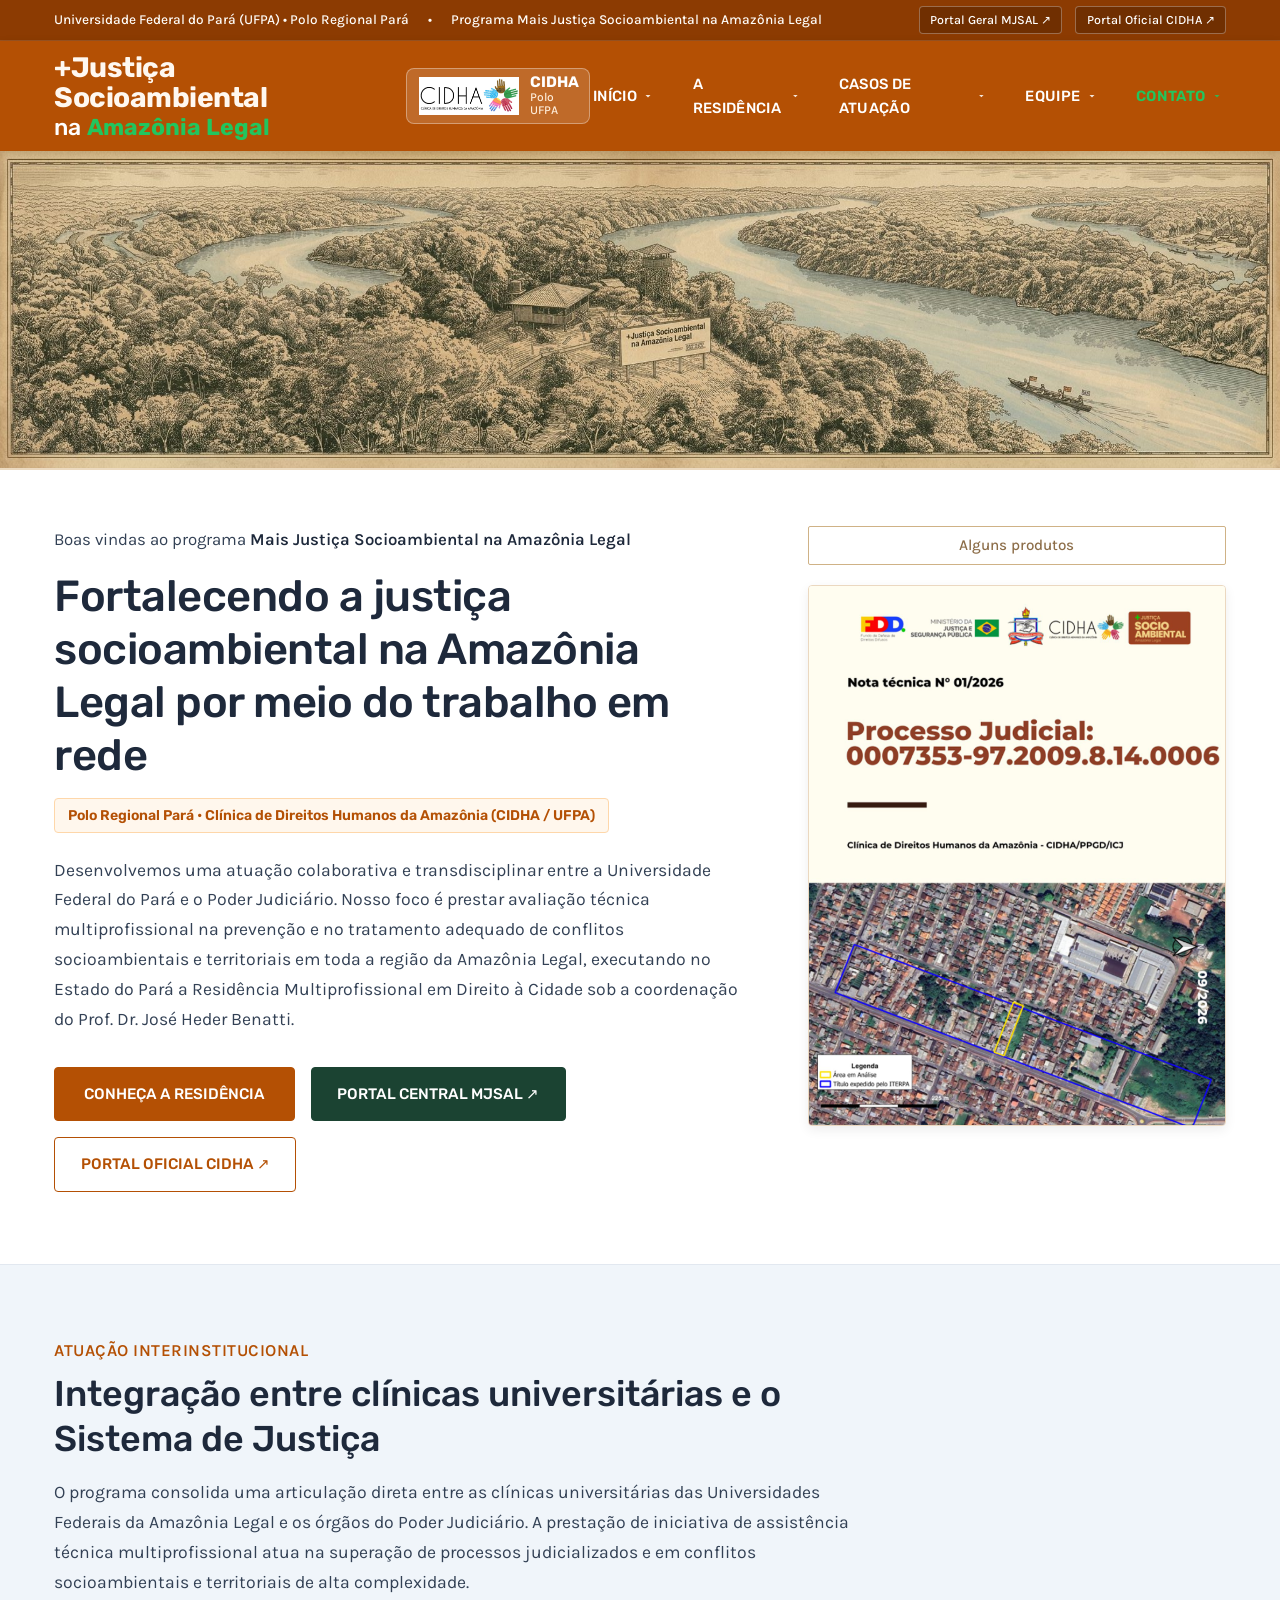
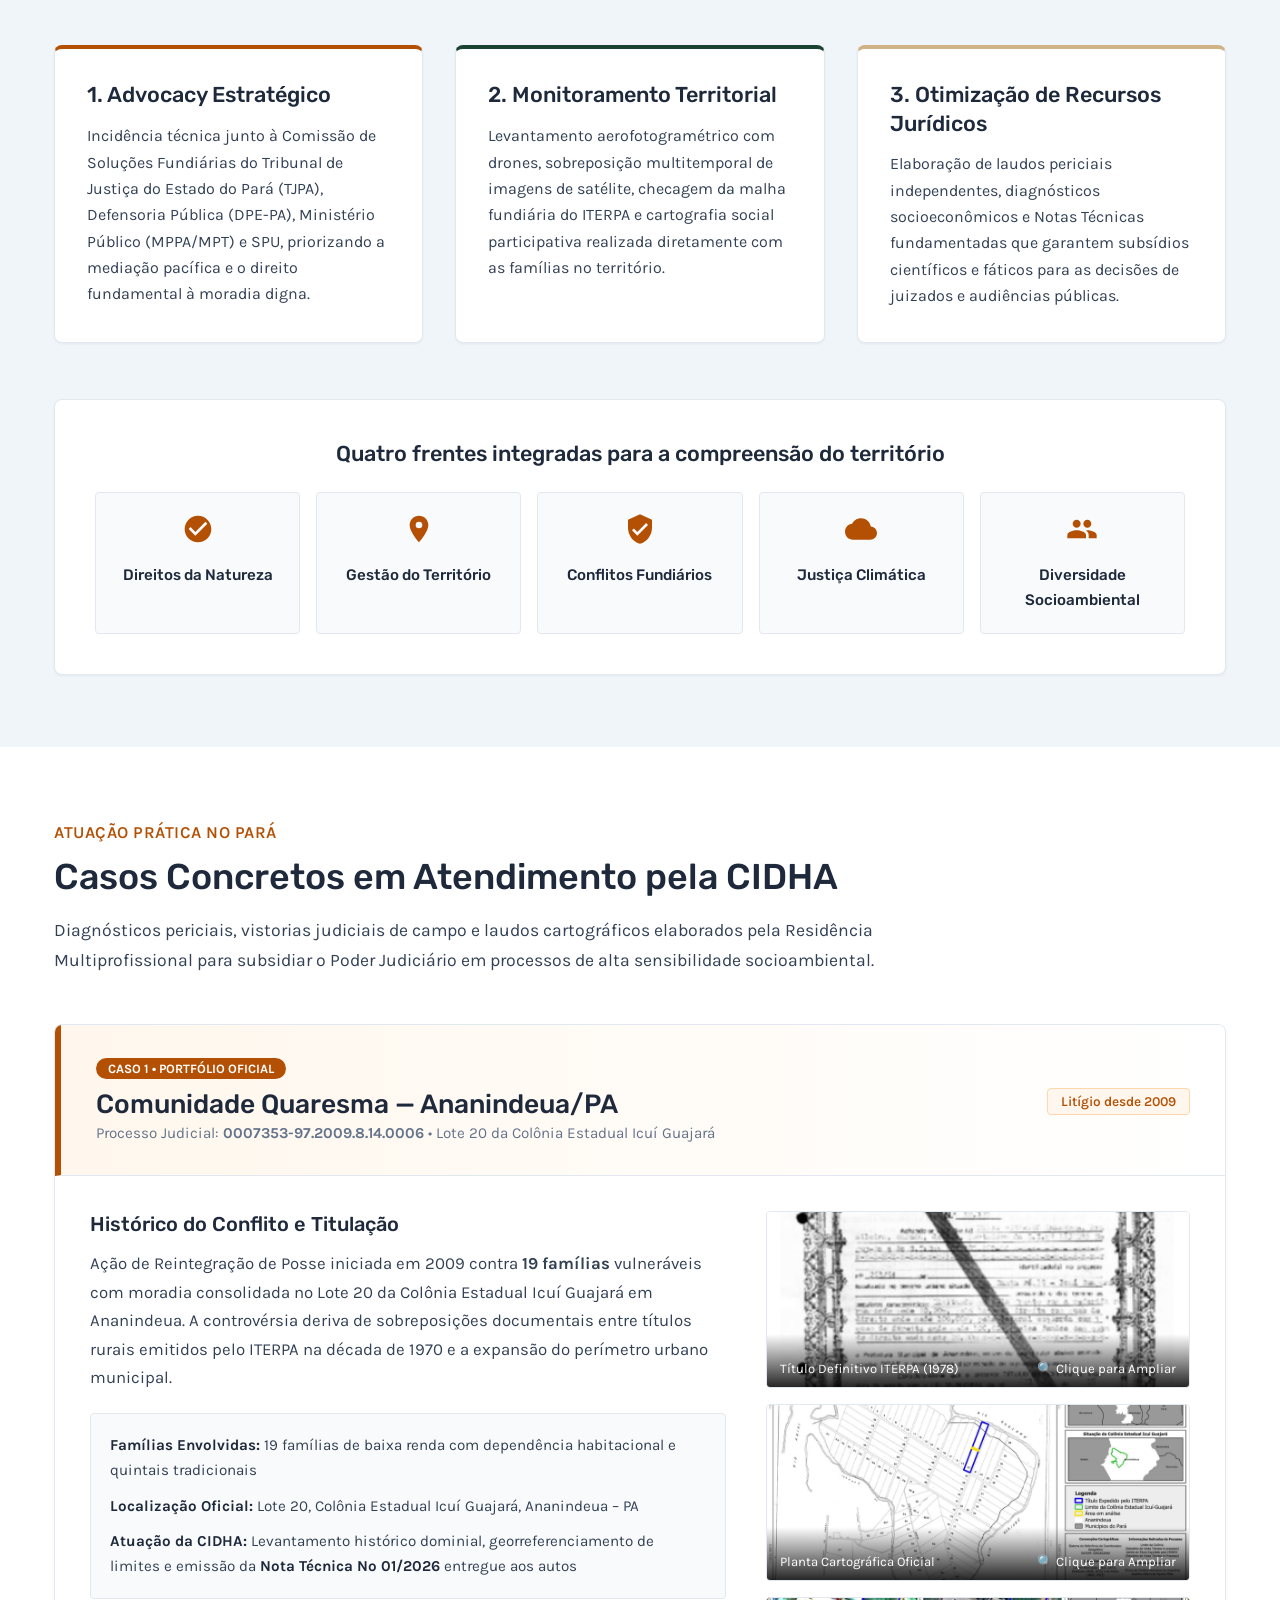
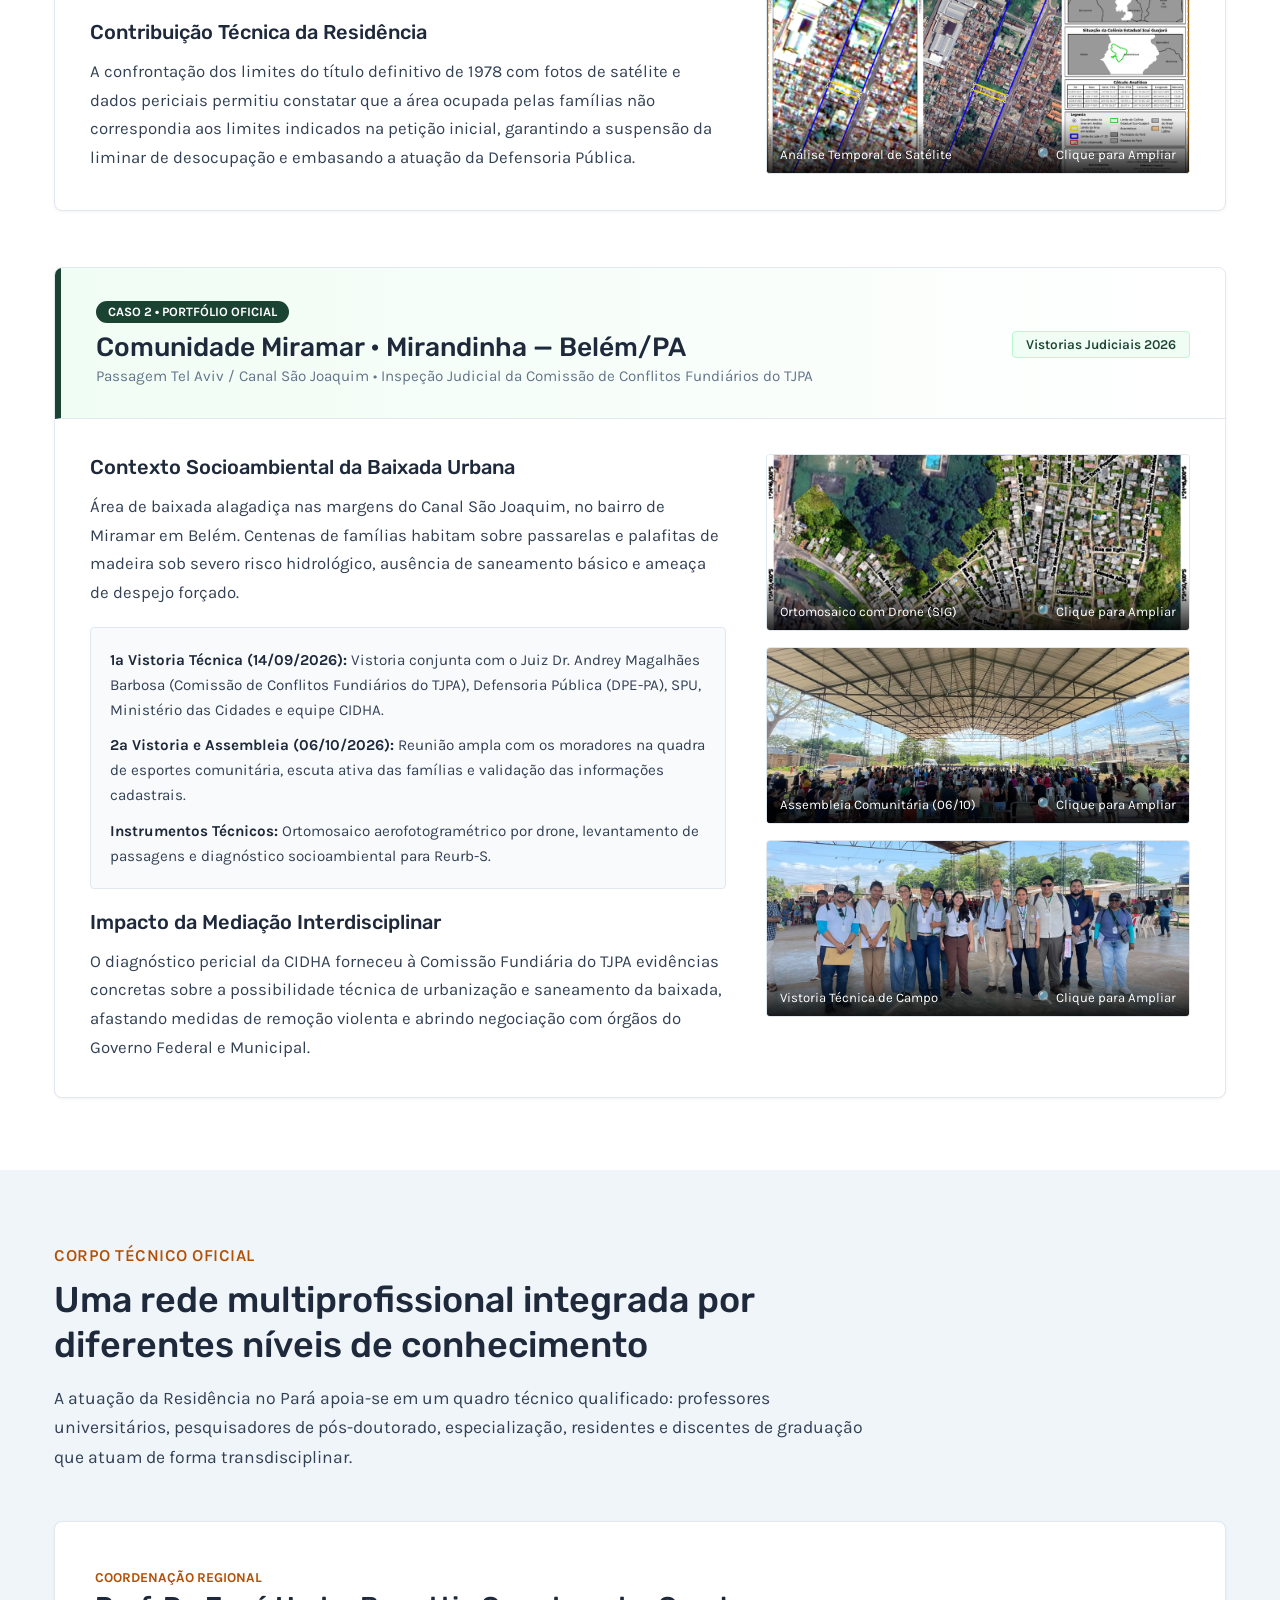
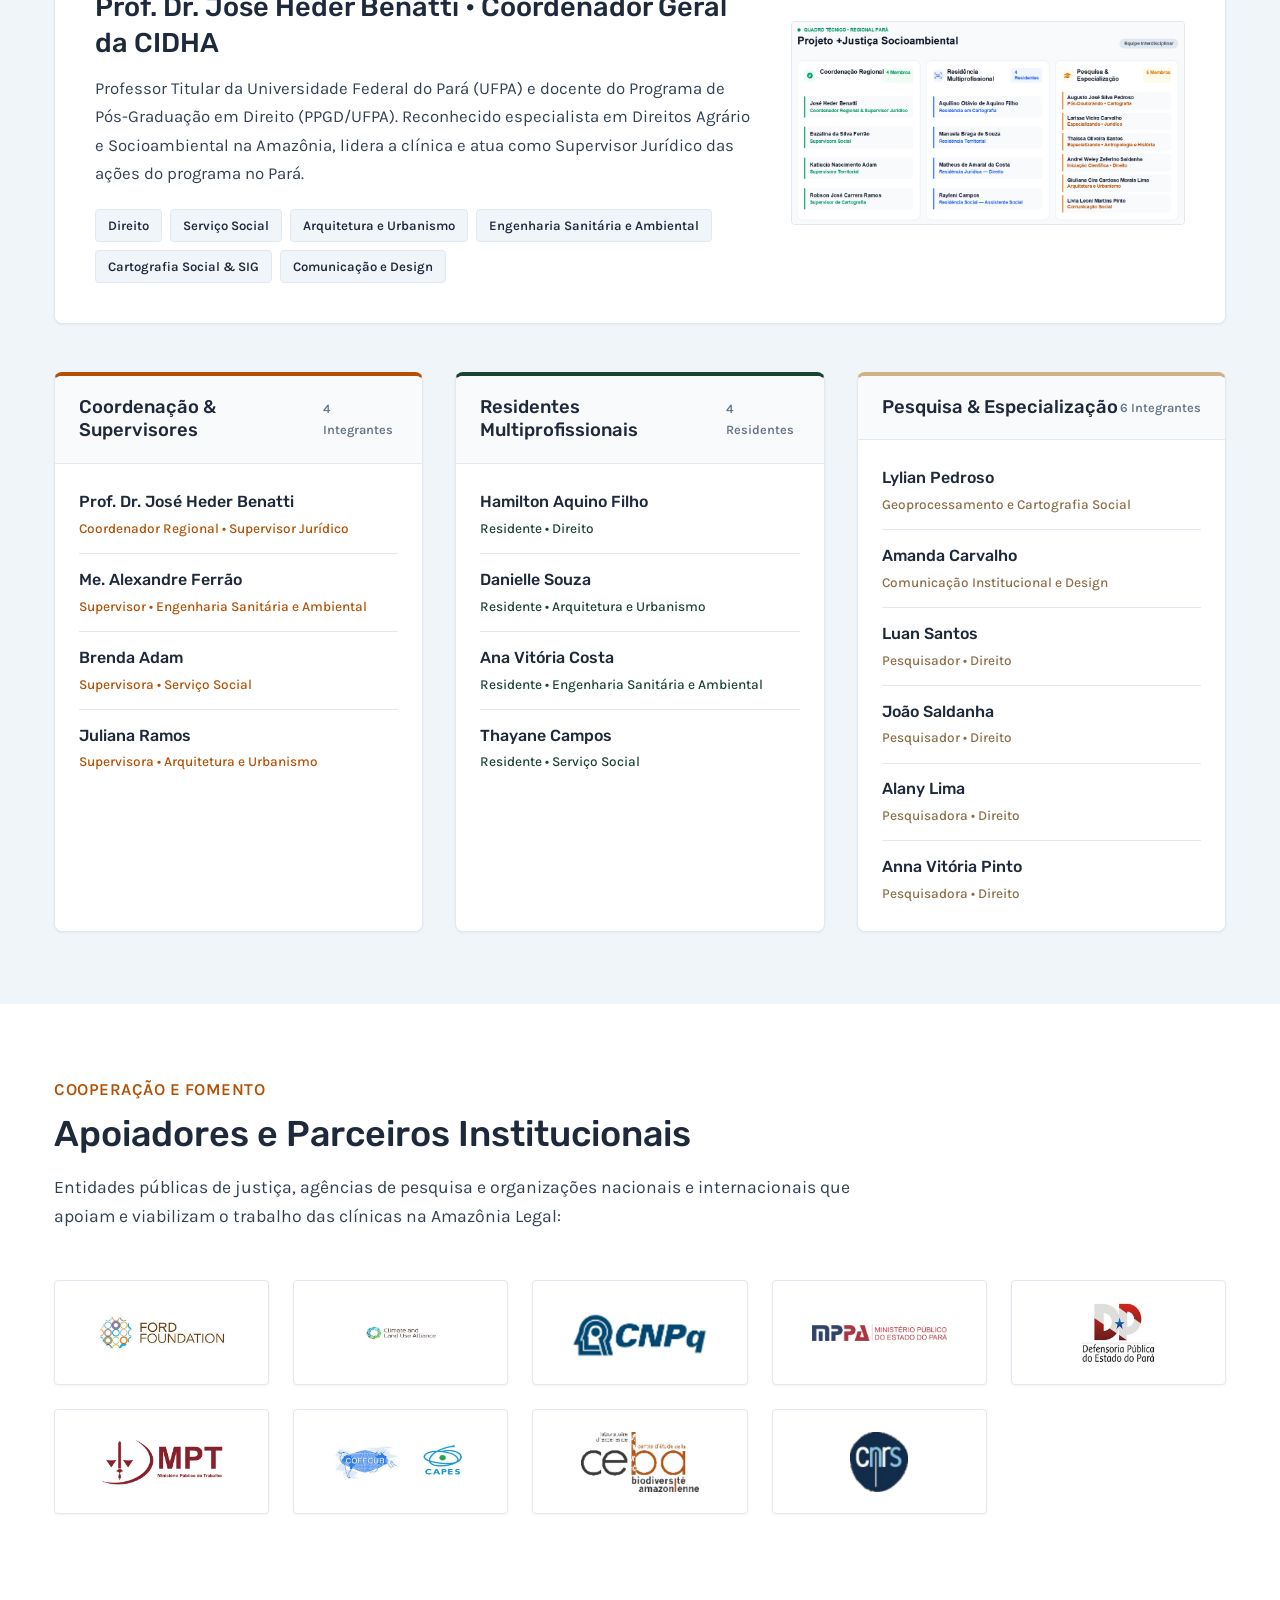
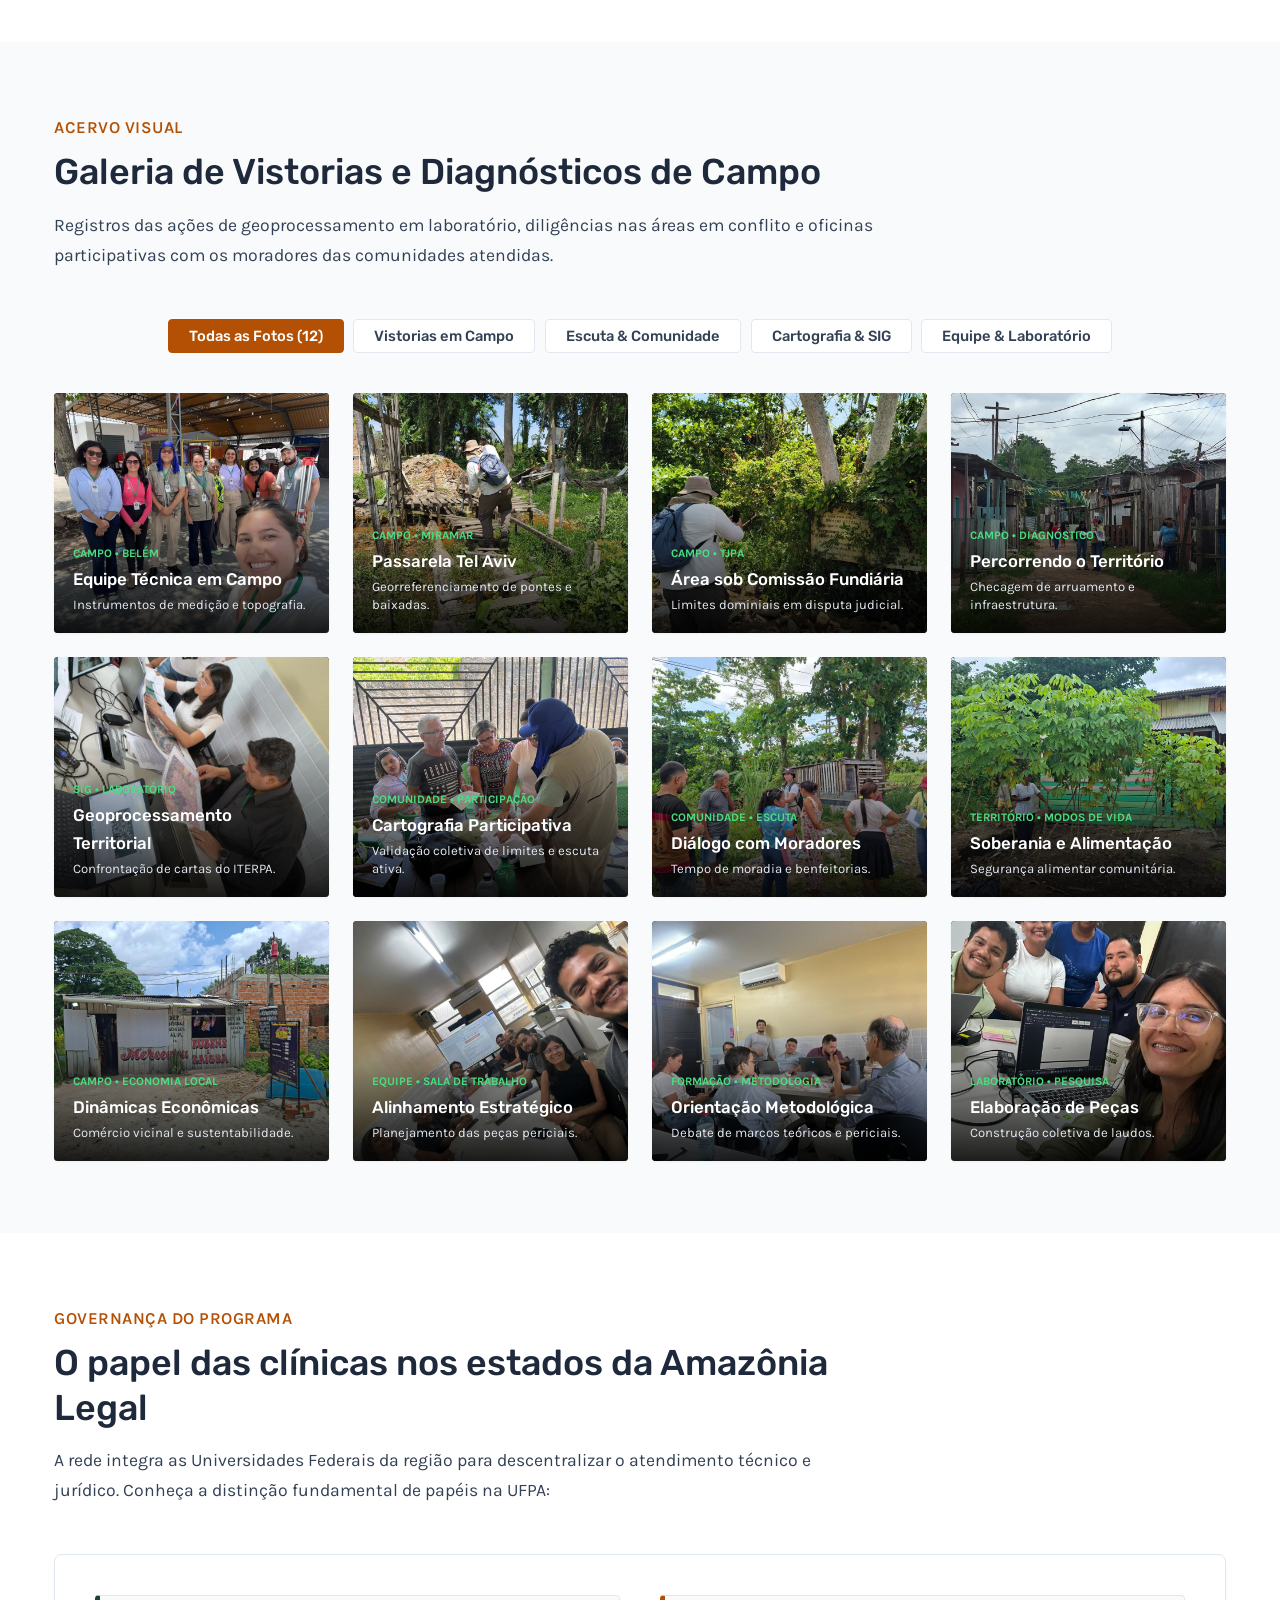
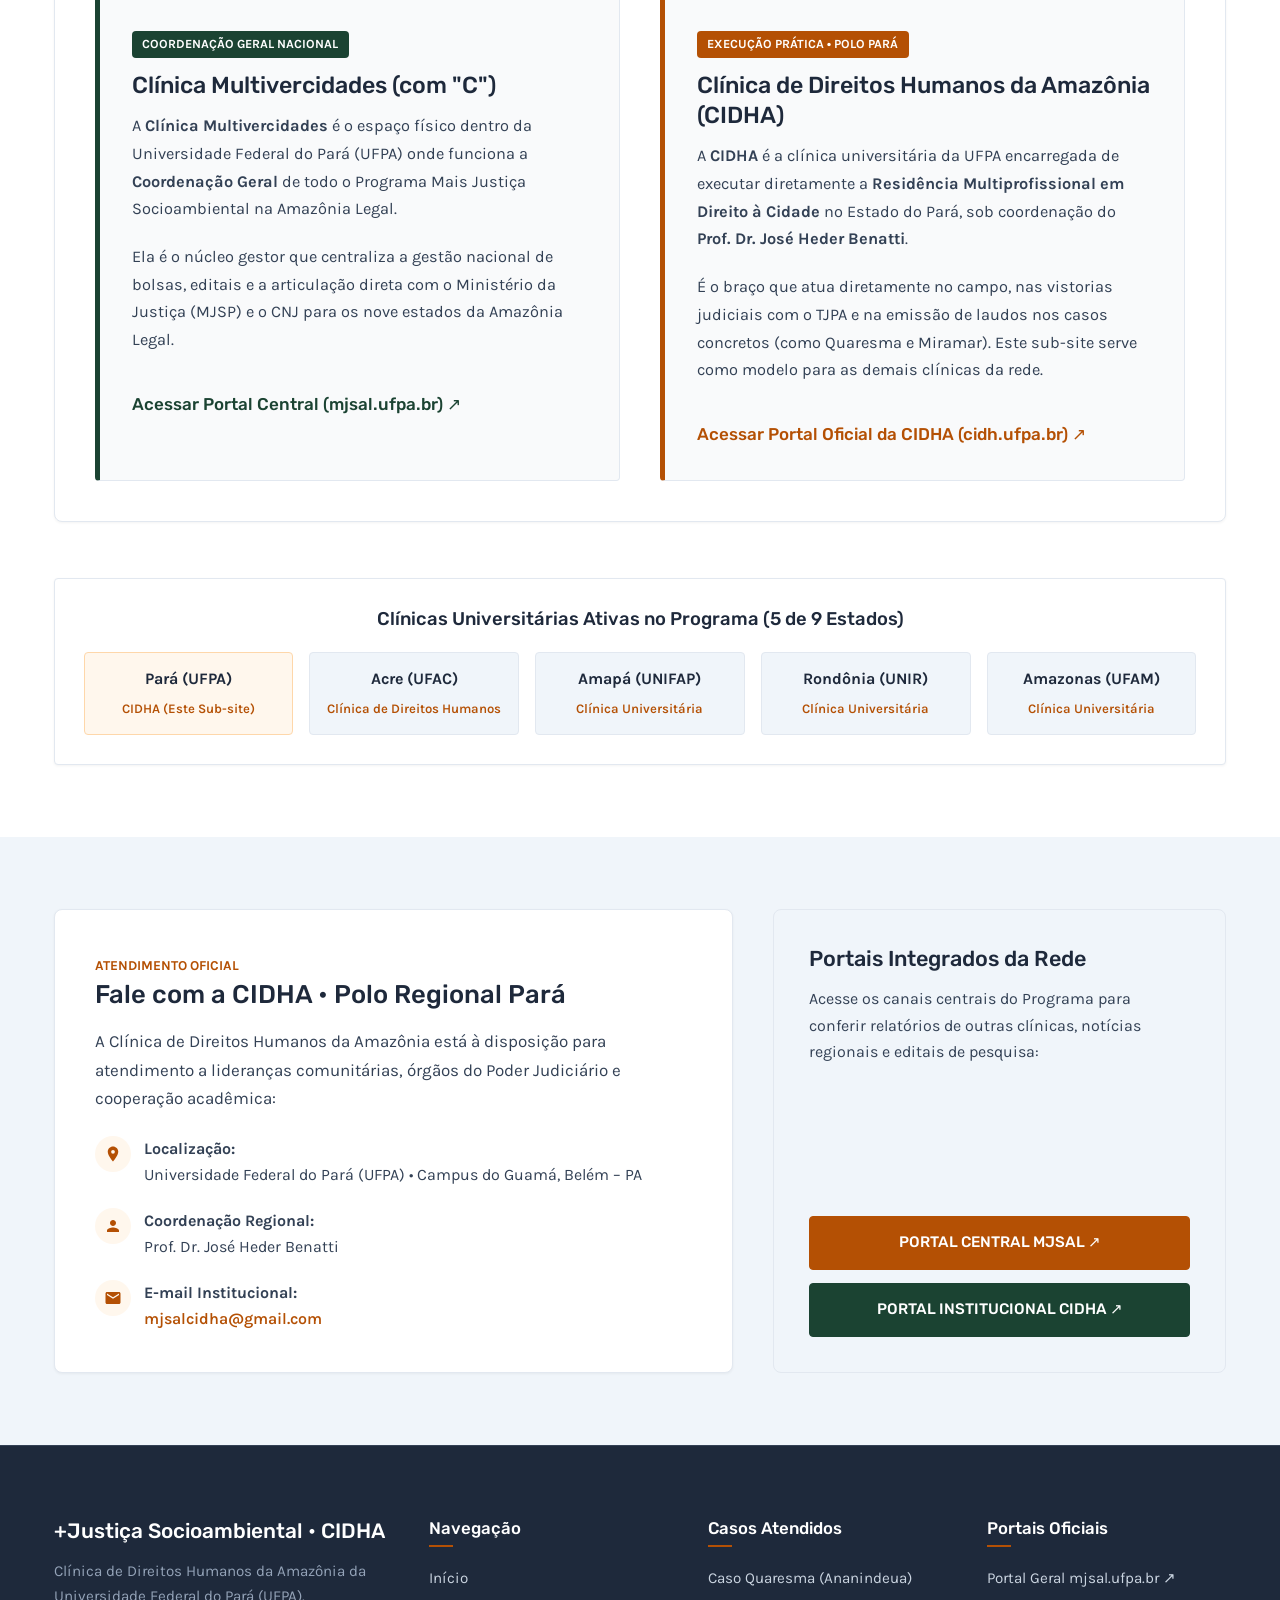
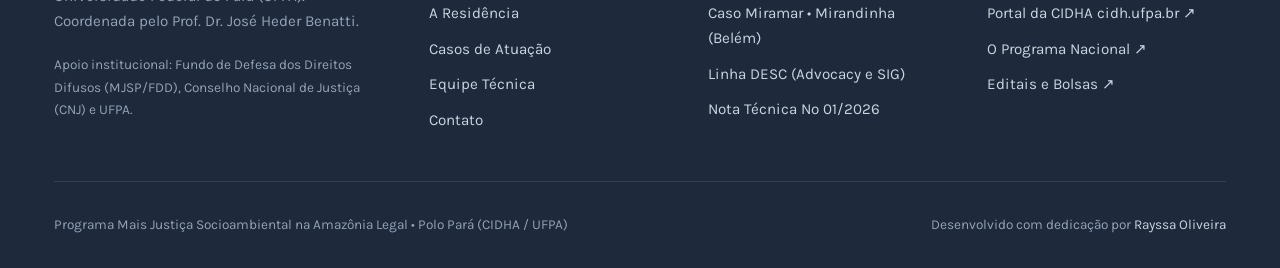
==== commit df8824e0: "feat: replicar paleta e diagramacao exata do portal oficial MJSAL (header terracota #b45004, banner " ====
--- a/index.html
+++ b/index.html
@@ -3,52 +3,45 @@
 <head>
   <meta charset="UTF-8">
   <meta name="viewport" content="width=device-width, initial-scale=1.0">
-  <title>CIDHA &bull; Polo Regional Pará &ndash; Programa Mais Justiça Socioambiental na Amazônia Legal</title>
+  <title>+Justiça Socioambiental na Amazônia Legal • CIDHA / UFPA</title>
   <meta name="description" content="Site oficial da Clínica de Direitos Humanos da Amazônia (CIDHA), polo da Universidade Federal do Pará (UFPA) vinculado ao Programa Mais Justiça Socioambiental na Amazônia Legal (MJSAL). Coordenada pelo Prof. Dr. José Heder Benatti.">
-  <meta name="keywords" content="CIDHA, Programa Mais Justiça Socioambiental na Amazônia Legal, MJSAL, UFPA, José Heder Benatti, Residência Multiprofissional em Direito à Cidade, Conflitos Fundiários, Caso Quaresma, Caso Miramar">
+  <meta name="keywords" content="Mais Justiça Socioambiental na Amazônia Legal, CIDHA, UFPA, José Heder Benatti, Residência Multiprofissional em Direito à Cidade, Conflitos Fundiários, Quaresma, Miramar">
   <meta name="author" content="CIDHA - Universidade Federal do Pará / Programa MJSAL">
 
   <!-- OpenGraph / Social Meta -->
   <meta property="og:type" content="website">
-  <meta property="og:title" content="CIDHA - Polo Pará &bull; Programa Mais Justiça Socioambiental na Amazônia Legal">
+  <meta property="og:title" content="+Justiça Socioambiental na Amazônia Legal • Polo Pará / CIDHA">
   <meta property="og:description" content="Atuação da Residência Multiprofissional em Direito à Cidade na defesa territorial e socioambiental na Amazônia Legal.">
-  <meta property="og:image" content="assets/images/logo-mjsal.png">
+  <meta property="og:image" content="assets/images/banner-panoramico-mjsal.jpg">
 
   <!-- Favicon -->
   <link rel="icon" type="image/png" href="assets/images/logo-cidha.png">
 
-  <!-- Google Fonts: Rubik & Karla -->
+  <!-- Google Fonts Oficiais do MJSAL: Rubik & Karla -->
   <link rel="preconnect" href="https://fonts.googleapis.com">
   <link rel="preconnect" href="https://fonts.gstatic.com" crossorigin>
   <link href="https://fonts.googleapis.com/css2?family=Karla:ital,wght@0,300;0,400;0,500;0,600;0,700;1,400&family=Rubik:ital,wght@0,400;0,500;0,600;0,700;0,800;1,500&display=swap" rel="stylesheet">
 
-  <!-- Stylesheet Oficial MJSAL (Marrom, Laranja e Verde Floresta) -->
+  <!-- Stylesheet Idêntico ao Portal mjsal.ufpa.br -->
   <link rel="stylesheet" href="assets/css/style.css">
 </head>
 <body>
 
   <!-- ==========================================================================
-       Barra Superior Institucional (Espaçosa e com Links para os Portais)
-       ========================================================================== -->
-  <div class="top-bar">
+       Barra Superior Institucional
+       ========================================================================== -->
+  <div class="top-sub-bar">
     <div class="container">
-      <div class="top-bar-left">
-        <span class="top-bar-item">
-          <svg viewBox="0 0 24 24"><path d="M12 2C8.13 2 5 5.13 5 9c0 5.25 7 13 7 13s7-7.75 7-13c0-3.87-3.13-7-7-7zm0 9.5a2.5 2.5 0 0 1 0-5 2.5 2.5 0 0 1 0 5z"/></svg>
-          Polo Pará &bull; Universidade Federal do Pará (UFPA)
-        </span>
-        <span class="top-bar-item">
-          <svg viewBox="0 0 24 24"><path d="M12 1L3 5v6c0 5.55 3.84 10.74 9 12 5.16-1.26 9-6.45 9-12V5l-9-4zm-2 16l-4-4 1.41-1.41L10 14.17l6.59-6.59L18 9l-8 8z"/></svg>
-          Programa Mais Justiça Socioambiental na Amazônia Legal
-        </span>
-      </div>
-      <div class="top-bar-right">
-        <a href="https://mjsal.ufpa.br/" target="_blank" rel="noopener noreferrer" class="top-bar-link" title="Acessar o portal central do Programa">
-          <svg viewBox="0 0 24 24"><path d="M19 19H5V5h7V3H5c-1.11 0-2 .9-2 2v14c0 1.1.89 2 2 2h14c1.1 0 2-.9 2-2v-7h-2v7zM14 3v2h3.59l-9.83 9.83 1.41 1.41L19 6.41V10h2V3h-7z"/></svg>
-          Portal Central MJSAL ↗
+      <div class="top-sub-left">
+        <span>Universidade Federal do Pará (UFPA) &bull; Polo Regional Pará</span>
+        <span>&bull;</span>
+        <span>Programa Mais Justiça Socioambiental na Amazônia Legal</span>
+      </div>
+      <div class="top-sub-right">
+        <a href="https://mjsal.ufpa.br/" target="_blank" rel="noopener noreferrer" class="top-sub-btn" title="Acessar o portal central do Programa">
+          Portal Geral MJSAL ↗
         </a>
-        <a href="https://www.cidh.ufpa.br/" target="_blank" rel="noopener noreferrer" class="top-bar-link cidha-link" title="Acessar o portal oficial da CIDHA na UFPA">
-          <svg viewBox="0 0 24 24"><path d="M19 19H5V5h7V3H5c-1.11 0-2 .9-2 2v14c0 1.1.89 2 2 2h14c1.1 0 2-.9 2-2v-7h-2v7zM14 3v2h3.59l-9.83 9.83 1.41 1.41L19 6.41V10h2V3h-7z"/></svg>
+        <a href="https://www.cidh.ufpa.br/" target="_blank" rel="noopener noreferrer" class="top-sub-btn" title="Acessar o portal oficial da CIDHA na UFPA">
           Portal Oficial CIDHA ↗
         </a>
       </div>
@@ -56,33 +49,53 @@
   </div>
 
   <!-- ==========================================================================
-       Cabeçalho Principal & Navegação
-       Apenas as 2 Logos Oficiais (MJSAL + CIDHA) • Sem Logo UFPA • Sem poluição
-       Apenas 5 menus essenciais, legíveis e com amplo espaçamento
-       ========================================================================== -->
-  <header class="main-header">
-    <div class="container header-container">
-      <div class="brand-wrapper">
-        <a href="https://mjsal.ufpa.br/" target="_blank" rel="noopener noreferrer" title="Programa Mais Justiça Socioambiental na Amazônia Legal">
-          <img src="assets/images/logo-mjsal.png" alt="Programa Mais Justiça Socioambiental na Amazônia Legal" class="brand-logo-mjsal">
+       Cabeçalho Terracota Oficial (#b45004) - EXATAMENTE COMO NO SITE ORIGINAL
+       ========================================================================== -->
+  <header class="site-header">
+    <div class="container header-inner">
+      <!-- Logo do Programa (+Justiça Socioambiental na Amazônia Legal) e Badge CIDHA -->
+      <a href="#inicio" class="brand-identity" title="Mais Justiça Socioambiental na Amazônia Legal • CIDHA">
+        <div class="brand-text-logo">
+          <span class="logo-main-text">+Justiça Socioambiental</span>
+          <span class="logo-sub-text">
+            <span class="prepos">na</span><span class="green-highlight">Amazônia Legal</span>
+          </span>
+        </div>
+        <div class="brand-cidha-badge">
+          <img src="assets/images/logo-cidha.png" alt="Logo CIDHA" class="cidha-hands-img">
+          <div class="cidha-badge-text">
+            <span class="cidha-badge-name">CIDHA</span>
+            <span class="cidha-badge-polo">Polo UFPA</span>
+          </div>
+        </div>
+      </a>
+
+      <!-- Menu de Navegação Oficial (Letras Brancas, Início em Verde, Chevrons 'v') -->
+      <nav class="main-nav" aria-label="Navegação Principal">
+        <a href="#inicio" class="main-nav-link active">
+          INÍCIO
+          <svg class="arrow-down" viewBox="0 0 24 24"><path d="M7 10l5 5 5-5z"/></svg>
         </a>
-        <div class="brand-divider"></div>
-        <a href="#inicio" title="CIDHA - Clínica de Direitos Humanos da Amazônia">
-          <img src="assets/images/logo-cidha.png" alt="CIDHA - Clínica de Direitos Humanos da Amazônia" class="brand-logo-cidha">
+        <a href="#residencia" class="main-nav-link">
+          A RESIDÊNCIA
+          <svg class="arrow-down" viewBox="0 0 24 24"><path d="M7 10l5 5 5-5z"/></svg>
         </a>
-      </div>
-
-      <!-- Menus Limpos, Arejados e Legíveis (5 itens apenas) -->
-      <nav class="nav-menu" aria-label="Navegação Principal">
-        <a href="#inicio" class="nav-link active">Início</a>
-        <a href="#residencia" class="nav-link">A Residência na CIDHA</a>
-        <a href="#casos" class="nav-link">Casos de Atuação</a>
-        <a href="#equipe" class="nav-link">Equipe</a>
-        <a href="#contato" class="nav-link">Contato</a>
+        <a href="#casos" class="main-nav-link">
+          CASOS DE ATUAÇÃO
+          <svg class="arrow-down" viewBox="0 0 24 24"><path d="M7 10l5 5 5-5z"/></svg>
+        </a>
+        <a href="#equipe" class="main-nav-link">
+          EQUIPE
+          <svg class="arrow-down" viewBox="0 0 24 24"><path d="M7 10l5 5 5-5z"/></svg>
+        </a>
+        <a href="#contato" class="main-nav-link">
+          CONTATO
+          <svg class="arrow-down" viewBox="0 0 24 24"><path d="M7 10l5 5 5-5z"/></svg>
+        </a>
       </nav>
 
       <!-- Botão Menu Mobile -->
-      <button class="mobile-toggle" aria-label="Abrir menu de navegação" aria-expanded="false">
+      <button class="menu-toggle-btn" aria-label="Abrir menu de navegação" aria-expanded="false">
         <span></span>
         <span></span>
         <span></span>
@@ -91,74 +104,58 @@
   </header>
 
   <!-- ==========================================================================
-       Seção Hero: Atuação da CIDHA no Programa Mais Justiça Socioambiental
-       ========================================================================== -->
-  <section id="inicio" class="hero">
+       Banner Panorâmico Amazônico (Foto do Site Original)
+       ========================================================================== -->
+  <div class="mjsal-panoramic-banner">
+    <img src="assets/images/banner-panoramico-mjsal.jpg" alt="Panorama Amazônico - Mais Justiça Socioambiental na Amazônia Legal">
+  </div>
+
+  <!-- ==========================================================================
+       Seção Hero em 2 Colunas (Idêntica ao layout da captura enviada)
+       Coluna Esquerda: Boas-vindas e Texto de Apresentação
+       Coluna Direita: "Alguns produtos" e Imagem Oficial da Nota Técnica Quaresma
+       ========================================================================== -->
+  <section id="inicio" class="hero-two-cols">
     <div class="container">
-      <div class="hero-grid">
-        <div class="hero-content">
-          <div class="hero-tag">
-            <svg viewBox="0 0 24 24"><path d="M12 2L4 5v6.09c0 5.05 3.41 9.76 8 10.91 4.59-1.15 8-5.86 8-10.91V5l-8-3zm1 14h-2v-2h2v2zm0-4h-2V7h2v5z"/></svg>
-            Programa Mais Justiça Socioambiental na Amazônia Legal
-          </div>
-
-          <h1 class="hero-title">
-            Clínica de Direitos Humanos da Amazônia (CIDHA)
-            <span class="highlight-orange">Polo Regional Pará &bull; UFPA</span>
+      <div class="hero-columns-wrap">
+        <!-- Coluna Esquerda: Texto Institucional -->
+        <div class="hero-left-content">
+          <p class="hero-welcome-line">
+            Boas vindas ao programa <strong>Mais Justiça Socioambiental na Amazônia Legal</strong>
+          </p>
+
+          <h1 class="hero-main-title">
+            Fortalecendo a justiça socioambiental na Amazônia Legal por meio do trabalho em rede
           </h1>
 
-          <div class="hero-subtitle">
-            Residência Multiprofissional em Direito à Cidade
-          </div>
-
-          <p class="hero-text">
-            A CIDHA é a clínica universitária da UFPA designada para executar as ações de campo e a residência interdisciplinar do Programa Mais Justiça Socioambiental na Amazônia Legal. Unindo o saber jurídico, o serviço social, a arquitetura, a engenharia sanitária e a cartografia social, a equipe atua diretamente na defesa de territórios e comunidades vulneráveis no Estado do Pará.
+          <div class="hero-clinical-tag">
+            Polo Regional Pará &bull; Clínica de Direitos Humanos da Amazônia (CIDHA / UFPA)
+          </div>
+
+          <p class="hero-desc-p">
+            Desenvolvemos uma atuação colaborativa e transdisciplinar entre a Universidade Federal do Pará e o Poder Judiciário. Nosso foco é prestar avaliação técnica multiprofissional na prevenção e no tratamento adequado de conflitos socioambientais e territoriais em toda a região da Amazônia Legal, executando no Estado do Pará a Residência Multiprofissional em Direito à Cidade sob a coordenação do Prof. Dr. José Heder Benatti.
           </p>
 
-          <!-- Botões de Ação Principais -->
-          <div class="hero-cta-group">
-            <a href="#casos" class="btn btn-orange">
-              <svg viewBox="0 0 24 24"><path d="M12 4l-1.41 1.41L16.17 11H4v2h12.17l-5.58 5.59L12 20l8-8z"/></svg>
-              Ver Casos em Atuação
+          <!-- Botões Oficiais -->
+          <div class="hero-buttons-flex">
+            <a href="#casos" class="btn-official-fill">
+              Conheça a Residência
             </a>
-            <a href="https://mjsal.ufpa.br/" target="_blank" rel="noopener noreferrer" class="btn btn-forest">
-              <svg viewBox="0 0 24 24"><path d="M19 19H5V5h7V3H5c-1.11 0-2 .9-2 2v14c0 1.1.89 2 2 2h14c1.1 0 2-.9 2-2v-7h-2v7zM14 3v2h3.59l-9.83 9.83 1.41 1.41L19 6.41V10h2V3h-7z"/></svg>
+            <a href="https://mjsal.ufpa.br/" target="_blank" rel="noopener noreferrer" class="btn-official-green">
               Portal Central MJSAL ↗
             </a>
-            <a href="https://www.cidh.ufpa.br/" target="_blank" rel="noopener noreferrer" class="btn btn-outline-light">
-              <svg viewBox="0 0 24 24"><path d="M19 19H5V5h7V3H5c-1.11 0-2 .9-2 2v14c0 1.1.89 2 2 2h14c1.1 0 2-.9 2-2v-7h-2v7zM14 3v2h3.59l-9.83 9.83 1.41 1.41L19 6.41V10h2V3h-7z"/></svg>
+            <a href="https://www.cidh.ufpa.br/" target="_blank" rel="noopener noreferrer" class="btn-official-outline">
               Portal Oficial CIDHA ↗
             </a>
           </div>
-
-          <!-- Indicadores Institucionais -->
-          <div class="hero-highlights">
-            <div class="highlight-box">
-              <span class="highlight-number">5 Clínicas</span>
-              <span class="highlight-label">Ativas nos estados (de 9 previstos na Amazônia Legal)</span>
-            </div>
-            <div class="highlight-box">
-              <span class="highlight-number">6 Áreas</span>
-              <span class="highlight-label">Integradas na Residência Multiprofissional</span>
-            </div>
-            <div class="highlight-box">
-              <span class="highlight-number">2 Casos</span>
-              <span class="highlight-label">Com laudos periciais e mediação judicial em curso</span>
-            </div>
-          </div>
-        </div>
-
-        <!-- Foto Oficial da Equipe Multiprofissional -->
-        <div class="hero-visual">
-          <div class="hero-image-frame">
-            <img src="assets/images/cidha-equipe-cutout.png" alt="Equipe da Residência Multiprofissional da CIDHA / UFPA" class="hero-cutout-img">
-            <div class="hero-badge-overlay">
-              <svg viewBox="0 0 24 24"><path d="M16 11c1.66 0 2.99-1.34 2.99-3S17.66 5 16 5c-1.66 0-3 1.34-3 3s1.34 3 3 3zm-8 0c1.66 0 2.99-1.34 2.99-3S9.66 5 8 5C6.34 5 5 6.34 5 8s1.34 3 3 3zm0 2c-2.33 0-7 1.17-7 3.5V19h14v-2.5c0-2.33-4.67-3.5-7-3.5zm8 0c-.29 0-.62.02-.97.05 1.16.84 1.97 1.97 1.97 3.45V19h6v-2.5c0-2.33-4.67-3.5-7-3.5z"/></svg>
-              <div>
-                <div class="badge-text-title">Coordenação Regional</div>
-                <div class="badge-text-sub">Prof. Dr. José Heder Benatti (UFPA)</div>
-              </div>
-            </div>
+        </div>
+
+        <!-- Coluna Direita: Box "Alguns produtos" e Card da Nota Técnica Quaresma -->
+        <div class="hero-right-products">
+          <span class="products-badge-label">Alguns produtos</span>
+
+          <div class="product-graphic-card case-media-item" data-full="assets/images/card-produto-quaresma.png" data-title="Nota Técnica Nº 01/2026 - Caso Quaresma" data-desc="Processo Judicial: 0007353-97.2009.8.14.0006 - Produzida pela CIDHA/UFPA no âmbito do Programa Mais Justiça Socioambiental (FDD / MJSP).">
+            <img src="assets/images/card-produto-quaresma.png" alt="Nota Técnica Nº 01/2026 - Processo Judicial: 0007353-97.2009.8.14.0006">
           </div>
         </div>
       </div>
@@ -166,146 +163,70 @@
   </section>
 
   <!-- ==========================================================================
-       Seção: A Residência na CIDHA no Programa MJSAL (#residencia)
-       Foco na articulação do Programa nos estados e na prática multiprofissional
-       ========================================================================== -->
-  <section id="residencia" class="section bg-alt">
+       Seção: A Residência na CIDHA & Integração em Rede (#residencia)
+       Estrutura de textos e cabeçalhos do site original mjsal.ufpa.br
+       ========================================================================== -->
+  <section id="residencia" class="content-section bg-subtle-astra">
     <div class="container">
-      <div class="section-header">
-        <span class="section-tag">Atuação Interdisciplinar</span>
-        <h2 class="section-title">A Residência Multiprofissional da CIDHA no Programa MJSAL</h2>
-        <p class="section-description">
-          Como a clínica da UFPA atua como braço executor do Programa Mais Justiça Socioambiental na Amazônia Legal, integrando diversas áreas do conhecimento para garantir direitos socioambientais e territoriais.
+      <div class="section-head-mjsal">
+        <div class="sub-lead">Atuação Interinstitucional</div>
+        <h2>Integração entre clínicas universitárias e o Sistema de Justiça</h2>
+        <p>
+          O programa consolida uma articulação direta entre as clínicas universitárias das Universidades Federais da Amazônia Legal e os órgãos do Poder Judiciário. A prestação de iniciativa de assistência técnica multiprofissional atua na superação de processos judicializados e em conflitos socioambientais e territoriais de alta complexidade.
         </p>
       </div>
 
-      <!-- Card de Contextualização do Programa e Clínicas -->
-      <div class="program-intro-card">
-        <div class="program-intro-grid">
-          <div class="program-intro-text">
-            <h3>O Programa Mais Justiça Socioambiental nos Estados</h3>
-            <p>
-              O <strong>Programa Mais Justiça Socioambiental na Amazônia Legal</strong> é um programa institucional de alcance regional financiado pelo Fundo de Defesa dos Direitos Difusos do Ministério da Justiça e Segurança Pública (MJSP/FDD), em parceria com o Conselho Nacional de Justiça (CNJ) e universidades federais da região.
-            </p>
-            <p>
-              O programa foi desenhado para abranger os <strong>nove estados da Amazônia Legal</strong>. Atualmente, <strong>cinco clínicas universitárias</strong> já estão em pleno funcionamento &mdash; incluindo a <strong>CIDHA na UFPA (Pará)</strong>, e as clínicas parceiras na <strong>UFAC (Acre)</strong>, <strong>UNIFAP (Amapá)</strong>, <strong>UNIR (Rondônia)</strong> e <strong>UFAM (Amazonas)</strong> &mdash; com outras quatro clínicas em processo de adesão.
-            </p>
-            <p>
-              Enquanto a <strong>Clínica Multivercidades (com "C")</strong> abriga a coordenação geral central do programa dentro da UFPA, a <strong>CIDHA</strong> é a clínica encarregada de executar diretamente a <strong>Residência Multiprofissional em Direito à Cidade</strong> no território paraense.
-            </p>
-          </div>
-
-          <div class="program-stats-panel">
-            <div class="stat-item">
-              <div class="stat-icon">
-                <svg viewBox="0 0 24 24"><path d="M12 2L4.5 20.29l.71.71L12 18l6.79 3 .71-.71z"/></svg>
-              </div>
-              <div class="stat-content">
-                <h5>Amazônia Legal Integrada</h5>
-                <p>9 estados previstos na política; 5 clínicas com residências ativas no território.</p>
-              </div>
-            </div>
-
-            <div class="stat-item">
-              <div class="stat-icon icon-forest">
-                <svg viewBox="0 0 24 24"><path d="M12 3L1 9l4 2.18v6L12 21l7-3.82v-6l2-1.09V17h2V9L12 3zm6.82 6L12 12.72 5.18 9 12 5.28 18.82 9z"/></svg>
-              </div>
-              <div class="stat-content">
-                <h5>Polo UFPA: CIDHA</h5>
-                <p>Clínica pioneira de direitos humanos conduzindo a residência no Estado do Pará.</p>
-              </div>
-            </div>
-
-            <div class="stat-item">
-              <div class="stat-icon">
-                <svg viewBox="0 0 24 24"><path d="M19 3H5c-1.1 0-2 .9-2 2v14c0 1.1.9 2 2 2h14c1.1 0 2-.9 2-2V5c0-1.1-.9-2-2-2zm-5 14H7v-2h7v2zm3-4H7v-2h10v2zm0-4H7V7h10v2z"/></svg>
-              </div>
-              <div class="stat-content">
-                <h5>Linha DESC</h5>
-                <p>Direitos Econômicos, Sociais e Culturais com foco em conflitos de posse urbana e saneamento.</p>
-              </div>
-            </div>
-          </div>
-        </div>
-      </div>
-
-      <!-- 3 Eixos Metodológicos da Linha 1 (DESC) -->
-      <div class="axes-grid">
-        <div class="axis-card">
-          <div class="axis-icon-wrap">
-            <svg viewBox="0 0 24 24"><path d="M12 2C6.48 2 2 6.48 2 12s4.48 10 10 10 10-4.48 10-10S17.52 2 12 2zm-1 17.93c-3.95-.49-7-3.85-7-7.93 0-.62.08-1.21.21-1.79L9 15v1c0 1.1.9 2 2 2v1.93zm6.9-2.54c-.26-.81-1-1.39-1.9-1.39h-1v-3c0-.55-.45-1-1-1H8v-2h2c.55 0 1-.45 1-1V7h2c1.1 0 2-.9 2-2v-.41c2.93 1.19 5 4.06 5 7.41 0 2.08-.8 3.97-2.1 5.39z"/></svg>
-          </div>
-          <h4 class="axis-title">1. Advocacy Estratégico</h4>
-          <p class="axis-text">
-            Incidência em órgãos do Sistema de Justiça (TJPA, DPE-PA, MPPA, SPU) para assegurar que direitos coletivos e preceitos constitucionais de moradia digna prevaleçam sobre remoções forçadas.
+      <!-- 3 Blocos de Atuação da Linha 1 (DESC) -->
+      <div class="desc-pillars-grid">
+        <div class="desc-card">
+          <h3>1. Advocacy Estratégico</h3>
+          <p>
+            Incidência técnica junto à Comissão de Soluções Fundiárias do Tribunal de Justiça do Estado do Pará (TJPA), Defensoria Pública (DPE-PA), Ministério Público (MPPA/MPT) e SPU, priorizando a mediação pacífica e o direito fundamental à moradia digna.
           </p>
         </div>
 
-        <div class="axis-card axis-forest">
-          <div class="axis-icon-wrap">
-            <svg viewBox="0 0 24 24"><path d="M20.5 3l-.16.03L15 5.1 9 3 3.36 4.9c-.21.07-.36.25-.36.48V20.5c0 .28.22.5.5.5l.16-.03L9 18.9l6 2.1 5.64-1.9c.21-.07.36-.25.36-.48V3.5c0-.28-.22-.5-.5-.5zM15 19l-6-2.11V5l6 2.11V19z"/></svg>
-          </div>
-          <h4 class="axis-title">2. Monitoramento Territorial</h4>
-          <p class="axis-text">
-            Mapeamento aéreo com drones, geoprocessamento em SIG, cruzamento de cartas do ITERPA e vistorias técnicas de campo para documentar a real ocupação e vulnerabilidade das famílias.
+        <div class="desc-card card-green">
+          <h3>2. Monitoramento Territorial</h3>
+          <p>
+            Levantamento aerofotogramétrico com drones, sobreposição multitemporal de imagens de satélite, checagem da malha fundiária do ITERPA e cartografia social participativa realizada diretamente com as famílias no território.
           </p>
         </div>
 
-        <div class="axis-card axis-brown">
-          <div class="axis-icon-wrap">
-            <svg viewBox="0 0 24 24"><path d="M14 2H6c-1.1 0-1.99.9-1.99 2L4 20c0 1.1.89 2 1.99 2H18c1.1 0 2-.9 2-2V8l-6-6zm2 16H8v-2h8v2zm0-4H8v-2h8v2zm-3-5V3.5L18.5 9H13z"/></svg>
-          </div>
-          <h4 class="axis-title">3. Otimização dos Recursos Jurídicos</h4>
-          <p class="axis-text">
-            Elaboração de Notas Técnicas periciais e relatórios socioambientais robustos que subsidiam juizados, defensorias e audiências públicas da Comissão de Soluções Fundiárias.
+        <div class="desc-card card-ochre">
+          <h3>3. Otimização de Recursos Jurídicos</h3>
+          <p>
+            Elaboração de laudos periciais independentes, diagnósticos socioeconômicos e Notas Técnicas fundamentadas que garantem subsídios científicos e fáticos para as decisões de juizados e audiências públicas.
           </p>
         </div>
       </div>
 
       <!-- 5 Pilares Temáticos DESC -->
-      <div class="pillars-section">
-        <div class="pillars-header">
-          <span class="section-tag tag-forest">Diretrizes da Linha 1</span>
-          <h4>Os 5 Pilares de Atuação Socioambiental no Território</h4>
-          <p class="section-description">
-            Eixos temáticos prioritários adotados pela Residência da CIDHA na abordagem dos casos na Amazônia Legal:
-          </p>
-        </div>
-
-        <div class="pillars-grid">
-          <div class="pillar-item">
-            <div class="pillar-icon">
-              <svg viewBox="0 0 24 24"><path d="M12 2C6.48 2 2 6.48 2 12s4.48 10 10 10 10-4.48 10-10S17.52 2 12 2zm-2 15l-5-5 1.41-1.41L10 14.17l7.59-7.59L19 8l-9 9z"/></svg>
-            </div>
-            <div class="pillar-name">Direitos da Natureza</div>
-          </div>
-
-          <div class="pillar-item">
-            <div class="pillar-icon">
-              <svg viewBox="0 0 24 24"><path d="M12 2C8.13 2 5 5.13 5 9c0 5.25 7 13 7 13s7-7.75 7-13c0-3.87-3.13-7-7-7zm0 9.5a2.5 2.5 0 0 1 0-5 2.5 2.5 0 0 1 0 5z"/></svg>
-            </div>
-            <div class="pillar-name">Gestão do Território</div>
-          </div>
-
-          <div class="pillar-item">
-            <div class="pillar-icon">
-              <svg viewBox="0 0 24 24"><path d="M12 1L3 5v6c0 5.55 3.84 10.74 9 12 5.16-1.26 9-6.45 9-12V5l-9-4zm-2 16l-4-4 1.41-1.41L10 14.17l6.59-6.59L18 9l-8 8z"/></svg>
-            </div>
-            <div class="pillar-name">Conflitos Fundiários</div>
-          </div>
-
-          <div class="pillar-item">
-            <div class="pillar-icon">
-              <svg viewBox="0 0 24 24"><path d="M19.35 10.04C18.67 6.59 15.64 4 12 4 9.11 4 6.6 5.64 5.35 8.04 2.34 8.36 0 10.91 0 14c0 3.31 2.69 6 6 6h13c2.76 0 5-2.24 5-5 0-2.64-2.05-4.78-4.65-4.96z"/></svg>
-            </div>
-            <div class="pillar-name">Justiça Climática</div>
-          </div>
-
-          <div class="pillar-item">
-            <div class="pillar-icon">
-              <svg viewBox="0 0 24 24"><path d="M16 11c1.66 0 2.99-1.34 2.99-3S17.66 5 16 5c-1.66 0-3 1.34-3 3s1.34 3 3 3zm-8 0c1.66 0 2.99-1.34 2.99-3S9.66 5 8 5C6.34 5 5 6.34 5 8s1.34 3 3 3zm0 2c-2.33 0-7 1.17-7 3.5V19h14v-2.5c0-2.33-4.67-3.5-7-3.5zm8 0c-.29 0-.62.02-.97.05 1.16.84 1.97 1.97 1.97 3.45V19h6v-2.5c0-2.33-4.67-3.5-7-3.5z"/></svg>
-            </div>
-            <div class="pillar-name">Diversidade Socioambiental</div>
+      <div class="pillars-five-wrap">
+        <h3 class="pillars-five-title">Quatro frentes integradas para a compreensão do território</h3>
+        <div class="pillars-chips-row">
+          <div class="pillar-chip-item">
+            <svg viewBox="0 0 24 24"><path d="M12 2C6.48 2 2 6.48 2 12s4.48 10 10 10 10-4.48 10-10S17.52 2 12 2zm-2 15l-5-5 1.41-1.41L10 14.17l7.59-7.59L19 8l-9 9z"/></svg>
+            <div class="pillar-chip-name">Direitos da Natureza</div>
+          </div>
+
+          <div class="pillar-chip-item">
+            <svg viewBox="0 0 24 24"><path d="M12 2C8.13 2 5 5.13 5 9c0 5.25 7 13 7 13s7-7.75 7-13c0-3.87-3.13-7-7-7zm0 9.5a2.5 2.5 0 0 1 0-5 2.5 2.5 0 0 1 0 5z"/></svg>
+            <div class="pillar-chip-name">Gestão do Território</div>
+          </div>
+
+          <div class="pillar-chip-item">
+            <svg viewBox="0 0 24 24"><path d="M12 1L3 5v6c0 5.55 3.84 10.74 9 12 5.16-1.26 9-6.45 9-12V5l-9-4zm-2 16l-4-4 1.41-1.41L10 14.17l6.59-6.59L18 9l-8 8z"/></svg>
+            <div class="pillar-chip-name">Conflitos Fundiários</div>
+          </div>
+
+          <div class="pillar-chip-item">
+            <svg viewBox="0 0 24 24"><path d="M19.35 10.04C18.67 6.59 15.64 4 12 4 9.11 4 6.6 5.64 5.35 8.04 2.34 8.36 0 10.91 0 14c0 3.31 2.69 6 6 6h13c2.76 0 5-2.24 5-5 0-2.64-2.05-4.78-4.65-4.96z"/></svg>
+            <div class="pillar-chip-name">Justiça Climática</div>
+          </div>
+
+          <div class="pillar-chip-item">
+            <svg viewBox="0 0 24 24"><path d="M16 11c1.66 0 2.99-1.34 2.99-3S17.66 5 16 5c-1.66 0-3 1.34-3 3s1.34 3 3 3zm-8 0c1.66 0 2.99-1.34 2.99-3S9.66 5 8 5C6.34 5 5 6.34 5 8s1.34 3 3 3zm0 2c-2.33 0-7 1.17-7 3.5V19h14v-2.5c0-2.33-4.67-3.5-7-3.5zm8 0c-.29 0-.62.02-.97.05 1.16.84 1.97 1.97 1.97 3.45V19h6v-2.5c0-2.33-4.67-3.5-7-3.5z"/></svg>
+            <div class="pillar-chip-name">Diversidade Socioambiental</div>
           </div>
         </div>
       </div>
@@ -314,101 +235,80 @@
 
   <!-- ==========================================================================
        Seção: Casos Reais em Atuação (#casos)
-       1. Comunidade Quaresma (Ananindeua) & 2. Miramar/Mirandinha (Belém)
-       ========================================================================== -->
-  <section id="casos" class="section">
+       1. Comunidade Quaresma & 2. Miramar / Mirandinha
+       ========================================================================== -->
+  <section id="casos" class="content-section">
     <div class="container">
-      <div class="section-header">
-        <span class="section-tag">Casos Reais do Portfólio</span>
-        <h2 class="section-title">Casos em Atuação na Amazônia Paraense</h2>
-        <p class="section-description">
-          A atuação concreta da Residência Multiprofissional em processos judiciais de alta complexidade fundiária, ambiental e humana no Estado do Pará.
+      <div class="section-head-mjsal">
+        <div class="sub-lead">Atuação Prática no Pará</div>
+        <h2>Casos Concretos em Atendimento pela CIDHA</h2>
+        <p>
+          Diagnósticos periciais, vistorias judiciais de campo e laudos cartográficos elaborados pela Residência Multiprofissional para subsidiar o Poder Judiciário em processos de alta sensibilidade socioambiental.
         </p>
       </div>
 
-      <div class="cases-container">
+      <div class="cases-official-list">
         <!-- ==========================================
              Caso 1: Comunidade Quaresma (Ananindeua/PA)
              ========================================== -->
-        <article class="case-card">
-          <div class="case-card-header case-quaresma">
+        <article class="case-box">
+          <div class="case-box-top top-quaresma">
             <div>
-              <div class="case-badges">
-                <span class="case-badge badge-orange">Caso 1 &bull; Portfólio Oficial</span>
-                <span class="case-badge badge-loc">Ananindeua &ndash; PA</span>
-                <span class="case-badge" style="background:#fff; border:1px solid #fed7aa; color:#b45004;">Em Curso desde 2009</span>
-              </div>
-              <h3 class="case-title">Comunidade Quaresma</h3>
-              <div class="case-subtitle">Lote 20 da Colônia Estadual Icuí Guajará &bull; Reintegração de Posse Urbana</div>
-            </div>
-          </div>
-
-          <div class="case-body">
-            <div class="case-text-col">
-              <h4>
-                <svg viewBox="0 0 24 24"><path d="M12 2C6.48 2 2 6.48 2 12s4.48 10 10 10 10-4.48 10-10S17.52 2 12 2zm1 15h-2v-6h2v6zm0-8h-2V7h2v2z"/></svg>
-                Contexto Fundiário e Histórico
-              </h4>
+              <span class="case-badge-mjsal badge-fill-terracotta">Caso 1 &bull; Portfólio Oficial</span>
+              <h3>Comunidade Quaresma &mdash; Ananindeua/PA</h3>
+              <p style="margin:0; font-size: 0.95rem; color: #64748b;">
+                Processo Judicial: <strong>0007353-97.2009.8.14.0006</strong> &bull; Lote 20 da Colônia Estadual Icuí Guajará
+              </p>
+            </div>
+            <div>
+              <span style="font-size: 0.85rem; font-weight: 600; color: #b45004; background: #fff7ed; border: 1px solid #fed7aa; padding: 0.3rem 0.8rem; border-radius: 4px;">
+                Litígio desde 2009
+              </span>
+            </div>
+          </div>
+
+          <div class="case-box-body">
+            <div class="case-info-col">
+              <h4>Histórico do Conflito e Titulação</h4>
               <p>
-                Ação de Reintegração de Posse iniciada em 2009 envolvendo <strong>19 famílias</strong> vulneráveis instaladas no Lote 20 da Colônia Estadual Icuí Guajará, em Ananindeua. O litígio decorre da complexa sobreposição entre a titulação pública originária rural outorgada pelo ITERPA na década de 1970 e a expansão da malha urbana municipal.
+                Ação de Reintegração de Posse iniciada em 2009 contra <strong>19 famílias</strong> vulneráveis com moradia consolidada no Lote 20 da Colônia Estadual Icuí Guajará em Ananindeua. A controvérsia deriva de sobreposições documentais entre títulos rurais emitidos pelo ITERPA na década de 1970 e a expansão do perímetro urbano municipal.
               </p>
 
-              <ul class="case-meta-list">
-                <li>
-                  <strong>População Afetada:</strong>
-                  <span>19 famílias de baixa renda com moradia consolidada no território</span>
-                </li>
-                <li>
-                  <strong>Localização Cartográfica:</strong>
-                  <span>Lote 20, Colônia Estadual Icuí Guajará, Município de Ananindeua/PA</span>
-                </li>
-                <li>
-                  <strong>Atuação Técnica CIDHA:</strong>
-                  <span>Levantamento histórico dominial, análise multitemporal de satélite e Nota Técnica emitida em 15/10/2026</span>
-                </li>
+              <ul class="case-specs-list">
+                <li><strong>Famílias Envolvidas:</strong> 19 famílias de baixa renda com dependência habitacional e quintais tradicionais</li>
+                <li><strong>Localização Oficial:</strong> Lote 20, Colônia Estadual Icuí Guajará, Ananindeua &ndash; PA</li>
+                <li><strong>Atuação da CIDHA:</strong> Levantamento histórico dominial, georreferenciamento de limites e emissão da <strong>Nota Técnica Nº 01/2026</strong> entregue aos autos</li>
               </ul>
 
-              <h4>
-                <svg viewBox="0 0 24 24"><path d="M9 16.17L4.83 12l-1.42 1.41L9 19 21 7l-1.41-1.41z"/></svg>
-                Resultados Periciais Alcançados
-              </h4>
+              <h4>Contribuição Técnica da Residência</h4>
               <p>
-                A equipe multiprofissional da CIDHA comprovou, através da reconstituição cartográfica do título de 1978 e confrontação com imagens aerofotogramétricas, que a área ocupada pelas famílias não correspondia aos limites reivindicados pelo autor da ação, garantindo a permanência provisória e subsidiando a Defensoria Pública em juízo.
+                A confrontação dos limites do título definitivo de 1978 com fotos de satélite e dados periciais permitiu constatar que a área ocupada pelas famílias não correspondia aos limites indicados na petição inicial, garantindo a suspensão da liminar de desocupação e embasando a atuação da Defensoria Pública.
               </p>
             </div>
 
-            <!-- Peças Periciais e Mapas do Caso Quaresma com Zoom Lightbox -->
-            <div class="case-media-col">
-              <div class="case-media-item" data-full="assets/images/casos/quaresma-titulo.png" data-title="Caso Quaresma &bull; Título Original de 1978" data-desc="Registro do Título Definitivo outorgado pelo ITERPA em 1978 para o Lote 20 da Colônia Icuí Guajará em Ananindeua/PA.">
+            <!-- Miniaturas com Zoom Lightbox -->
+            <div class="case-gallery-col">
+              <div class="case-thumb-item case-media-item" data-full="assets/images/casos/quaresma-titulo.png" data-title="Caso Quaresma • Título ITERPA 1978" data-desc="Registro do Título Definitivo outorgado pelo ITERPA em 1978 para o Lote 20 da Colônia Icuí Guajará em Ananindeua/PA.">
                 <img src="assets/images/casos/quaresma-titulo.png" alt="Título ITERPA 1978 - Caso Quaresma" loading="lazy">
-                <div class="case-media-caption">
-                  <span class="media-caption-title">Título Original ITERPA (1978)</span>
-                  <span class="media-zoom-badge">
-                    <svg viewBox="0 0 24 24"><path d="M15.5 14h-.79l-.28-.27C15.41 12.59 16 11.11 16 9.5 16 5.91 13.09 3 9.5 3S3 5.91 3 9.5 5.91 16 9.5 16c1.61 0 3.09-.59 4.23-1.57l.27.28v.79l5 4.99L20.49 19l-4.99-5zm-6 0C7.01 14 5 11.99 5 9.5S7.01 5 9.5 5 14 7.01 14 9.5 11.99 14 9.5 14z"/></svg>
-                    Ampliar
-                  </span>
+                <div class="case-thumb-overlay">
+                  <span>Título Definitivo ITERPA (1978)</span>
+                  <span>🔍 Clique para Ampliar</span>
                 </div>
               </div>
 
-              <div class="case-media-item" data-full="assets/images/casos/quaresma-mapa-iterpa.png" data-title="Caso Quaresma &bull; Planta Cartográfica ITERPA" data-desc="Delimitação cadastral e coordenadas do Lote 20 da Colônia Estadual Icuí Guajará pelo ITERPA.">
-                <img src="assets/images/casos/quaresma-mapa-iterpa.png" alt="Planta Cartográfica ITERPA Lote 20" loading="lazy">
-                <div class="case-media-caption">
-                  <span class="media-caption-title">Planta Cartográfica do ITERPA</span>
-                  <span class="media-zoom-badge">
-                    <svg viewBox="0 0 24 24"><path d="M15.5 14h-.79l-.28-.27C15.41 12.59 16 11.11 16 9.5 16 5.91 13.09 3 9.5 3S3 5.91 3 9.5 5.91 16 9.5 16c1.61 0 3.09-.59 4.23-1.57l.27.28v.79l5 4.99L20.49 19l-4.99-5zm-6 0C7.01 14 5 11.99 5 9.5S7.01 5 9.5 5 14 7.01 14 9.5 11.99 14 9.5 14z"/></svg>
-                    Ampliar
-                  </span>
+              <div class="case-thumb-item case-media-item" data-full="assets/images/casos/quaresma-mapa-iterpa.png" data-title="Caso Quaresma • Planta Cadastral ITERPA" data-desc="Demarcação cartográfica e confrontações do Lote 20 da Colônia Estadual Icuí Guajará pelo ITERPA.">
+                <img src="assets/images/casos/quaresma-mapa-iterpa.png" alt="Planta Cadastral ITERPA Lote 20" loading="lazy">
+                <div class="case-thumb-overlay">
+                  <span>Planta Cartográfica Oficial</span>
+                  <span>🔍 Clique para Ampliar</span>
                 </div>
               </div>
 
-              <div class="case-media-item" data-full="assets/images/casos/quaresma-satelite-analise.png" data-title="Caso Quaresma &bull; Análise de Satélite em SIG" data-desc="Sobreposição multitemporal de imagens orbitais demonstrando a consolidação da moradia das 19 famílias no Lote 20.">
+              <div class="case-thumb-item case-media-item" data-full="assets/images/casos/quaresma-satelite-analise.png" data-title="Caso Quaresma • Análise de Satélite em SIG" data-desc="Mapeamento multitemporal orbital demonstrando a ocupação histórica contínua e as benfeitorias familiares.">
                 <img src="assets/images/casos/quaresma-satelite-analise.png" alt="Análise de Satélite SIG Caso Quaresma" loading="lazy">
-                <div class="case-media-caption">
-                  <span class="media-caption-title">Análise Multitemporal de Satélite</span>
-                  <span class="media-zoom-badge">
-                    <svg viewBox="0 0 24 24"><path d="M15.5 14h-.79l-.28-.27C15.41 12.59 16 11.11 16 9.5 16 5.91 13.09 3 9.5 3S3 5.91 3 9.5 5.91 16 9.5 16c1.61 0 3.09-.59 4.23-1.57l.27.28v.79l5 4.99L20.49 19l-4.99-5zm-6 0C7.01 14 5 11.99 5 9.5S7.01 5 9.5 5 14 7.01 14 9.5 11.99 14 9.5 14z"/></svg>
-                    Ampliar
-                  </span>
+                <div class="case-thumb-overlay">
+                  <span>Análise Temporal de Satélite</span>
+                  <span>🔍 Clique para Ampliar</span>
                 </div>
               </div>
             </div>
@@ -418,85 +318,64 @@
         <!-- ==========================================
              Caso 2: Miramar / Mirandinha (Belém/PA)
              ========================================== -->
-        <article class="case-card">
-          <div class="case-card-header case-miramar">
+        <article class="case-box">
+          <div class="case-box-top top-miramar">
             <div>
-              <div class="case-badges">
-                <span class="case-badge badge-forest">Caso 2 &bull; Portfólio Oficial</span>
-                <span class="case-badge badge-loc">Belém &ndash; PA</span>
-                <span class="case-badge" style="background:#fff; border:1px solid #bbf7d0; color:#1b4332;">Comissão TJPA</span>
-              </div>
-              <h3 class="case-title">Comunidade Miramar &bull; Mirandinha</h3>
-              <div class="case-subtitle">Passagem Tel Aviv / Canal São Joaquim &bull; Conflito em Área de Baixada Urbana</div>
-            </div>
-          </div>
-
-          <div class="case-body">
-            <div class="case-text-col">
-              <h4>
-                <svg viewBox="0 0 24 24"><path d="M12 2C6.48 2 2 6.48 2 12s4.48 10 10 10 10-4.48 10-10S17.52 2 12 2zm1 15h-2v-6h2v6zm0-8h-2V7h2v2z"/></svg>
-                Contexto Socioambiental da Baixada
-              </h4>
+              <span class="case-badge-mjsal badge-fill-forest">Caso 2 &bull; Portfólio Oficial</span>
+              <h3>Comunidade Miramar &bull; Mirandinha &mdash; Belém/PA</h3>
+              <p style="margin:0; font-size: 0.95rem; color: #64748b;">
+                Passagem Tel Aviv / Canal São Joaquim &bull; Inspeção Judicial da Comissão de Conflitos Fundiários do TJPA
+              </p>
+            </div>
+            <div>
+              <span style="font-size: 0.85rem; font-weight: 600; color: #1b4332; background: #f0fdf4; border: 1px solid #bbf7d0; padding: 0.3rem 0.8rem; border-radius: 4px;">
+                Vistorias Judiciais 2026
+              </span>
+            </div>
+          </div>
+
+          <div class="case-box-body">
+            <div class="case-info-col">
+              <h4>Contexto Socioambiental da Baixada Urbana</h4>
               <p>
-                Área de baixada alagadiça na divisa entre os bairros de Val-de-Cans e Miramar, às margens do Canal São Joaquim em Belém. As famílias vivem sobre palafitas e passarelas de madeira em situação de extrema vulnerabilidade hidrológica, sem saneamento básico formal e sob ameaça judicial de desocupação forçada.
+                Área de baixada alagadiça nas margens do Canal São Joaquim, no bairro de Miramar em Belém. Centenas de famílias habitam sobre passarelas e palafitas de madeira sob severo risco hidrológico, ausência de saneamento básico e ameaça de despejo forçado.
               </p>
 
-              <ul class="case-meta-list">
-                <li>
-                  <strong>1ª Vistoria Técnica (14/09/2026):</strong>
-                  <span>Inspeção conjunta conduzida com o Juiz Dr. Andrey Magalhães Barbosa (Comissão de Conflitos Fundiários do TJPA), Defensoria Pública (DPE-PA), Superintendência do Patrimônio da União (SPU), Prefeitura de Belém e Ministério das Cidades.</span>
-                </li>
-                <li>
-                  <strong>2ª Vistoria e Assembleia (06/10/2026):</strong>
-                  <span>Reunião comunitária ampla na quadra da comunidade com a participação da CIDHA, mapeamento social de demandas e escuta coletiva das lideranças de moradores.</span>
-                </li>
-                <li>
-                  <strong>Atuação Técnica Multiprofissional:</strong>
-                  <span>Mapeamento aerofotogramétrico por drone, diagnóstico sanitário-ambiental e subsídios para regularização fundiária de interesse social (Reurb-S).</span>
-                </li>
+              <ul class="case-specs-list">
+                <li><strong>1ª Vistoria Técnica (14/09/2026):</strong> Vistoria conjunta com o Juiz Dr. Andrey Magalhães Barbosa (Comissão de Conflitos Fundiários do TJPA), Defensoria Pública (DPE-PA), SPU, Ministério das Cidades e equipe CIDHA.</li>
+                <li><strong>2ª Vistoria e Assembleia (06/10/2026):</strong> Reunião ampla com os moradores na quadra de esportes comunitária, escuta ativa das famílias e validação das informações cadastrais.</li>
+                <li><strong>Instrumentos Técnicos:</strong> Ortomosaico aerofotogramétrico por drone, levantamento de passagens e diagnóstico socioambiental para Reurb-S.</li>
               </ul>
 
-              <h4>
-                <svg viewBox="0 0 24 24"><path d="M9 16.17L4.83 12l-1.42 1.41L9 19 21 7l-1.41-1.41z"/></svg>
-                Impacto da Residência no Território
-              </h4>
+              <h4>Impacto da Mediação Interdisciplinar</h4>
               <p>
-                A produção de ortomosaicos aéreos e diagnósticos de habitabilidade elaborados pelos residentes permitiu demonstrar perante a Comissão de Conflitos Fundiários do TJPA a viabilidade técnica da consolidação da comunidade, abrindo caminho para a permanência e urbanização da área sem remoções compulsórias.
+                O diagnóstico pericial da CIDHA forneceu à Comissão Fundiária do TJPA evidências concretas sobre a possibilidade técnica de urbanização e saneamento da baixada, afastando medidas de remoção violenta e abrindo negociação com órgãos do Governo Federal e Municipal.
               </p>
             </div>
 
-            <!-- Peças Periciais e Fotos do Caso Miramar com Zoom Lightbox -->
-            <div class="case-media-col">
-              <div class="case-media-item" data-full="assets/images/casos/miramar-drone-mapa.png" data-title="Caso Miramar &bull; Ortomosaico Aéreo de Drone" data-desc="Mapeamento com drone da Passagem Tel Aviv e delimitação física dos lotes e passarelas sobre a área alagadiça em Belém/PA.">
+            <!-- Miniaturas com Zoom Lightbox -->
+            <div class="case-gallery-col">
+              <div class="case-thumb-item case-media-item" data-full="assets/images/casos/miramar-drone-mapa.png" data-title="Caso Miramar • Ortomosaico de Drone" data-desc="Mapeamento aéreo por drone da Passagem Tel Aviv com individualização física das moradias e passarelas sobre a área alagadiça.">
                 <img src="assets/images/casos/miramar-drone-mapa.png" alt="Ortomosaico de drone - Caso Miramar" loading="lazy">
-                <div class="case-media-caption">
-                  <span class="media-caption-title">Ortomosaico com Drone (SIG)</span>
-                  <span class="media-zoom-badge">
-                    <svg viewBox="0 0 24 24"><path d="M15.5 14h-.79l-.28-.27C15.41 12.59 16 11.11 16 9.5 16 5.91 13.09 3 9.5 3S3 5.91 3 9.5 5.91 16 9.5 16c1.61 0 3.09-.59 4.23-1.57l.27.28v.79l5 4.99L20.49 19l-4.99-5zm-6 0C7.01 14 5 11.99 5 9.5S7.01 5 9.5 5 14 7.01 14 9.5 11.99 14 9.5 14z"/></svg>
-                    Ampliar
-                  </span>
+                <div class="case-thumb-overlay">
+                  <span>Ortomosaico com Drone (SIG)</span>
+                  <span>🔍 Clique para Ampliar</span>
                 </div>
               </div>
 
-              <div class="case-media-item" data-full="assets/images/casos/miramar-assembleia-quadra.png" data-title="Caso Miramar &bull; Assembleia Comunitária (06/10/2026)" data-desc="Reunião participativa com a comunidade de Miramar na quadra de esportes para validação do diagnóstico fundiário e social.">
+              <div class="case-thumb-item case-media-item" data-full="assets/images/casos/miramar-assembleia-quadra.png" data-title="Caso Miramar • Assembleia Comunitária (06/10/2026)" data-desc="Encontro participativo com a comunidade na quadra de esportes para validação do diagnóstico com a equipe técnica da clínica.">
                 <img src="assets/images/casos/miramar-assembleia-quadra.png" alt="Assembleia comunitária em Miramar" loading="lazy">
-                <div class="case-media-caption">
-                  <span class="media-caption-title">Assembleia Comunitária (06/10)</span>
-                  <span class="media-zoom-badge">
-                    <svg viewBox="0 0 24 24"><path d="M15.5 14h-.79l-.28-.27C15.41 12.59 16 11.11 16 9.5 16 5.91 13.09 3 9.5 3S3 5.91 3 9.5 5.91 16 9.5 16c1.61 0 3.09-.59 4.23-1.57l.27.28v.79l5 4.99L20.49 19l-4.99-5zm-6 0C7.01 14 5 11.99 5 9.5S7.01 5 9.5 5 14 7.01 14 9.5 11.99 14 9.5 14z"/></svg>
-                    Ampliar
-                  </span>
+                <div class="case-thumb-overlay">
+                  <span>Assembleia Comunitária (06/10)</span>
+                  <span>🔍 Clique para Ampliar</span>
                 </div>
               </div>
 
-              <div class="case-media-item" data-full="assets/images/casos/miramar-equipe-visita2.png" data-title="Caso Miramar &bull; Equipe CIDHA em Campo" data-desc="Residentes e pesquisadores da CIDHA em vistoria técnica de campo na baixada da Passagem Tel Aviv.">
+              <div class="case-thumb-item case-media-item" data-full="assets/images/casos/miramar-equipe-visita2.png" data-title="Caso Miramar • Vistoria Técnica em Campo" data-desc="Residentes e pesquisadores da CIDHA em diligência técnica de campo nas passarelas da Passagem Tel Aviv.">
                 <img src="assets/images/casos/miramar-equipe-visita2.png" alt="Equipe CIDHA em campo na baixada de Miramar" loading="lazy">
-                <div class="case-media-caption">
-                  <span class="media-caption-title">Vistoria Técnica de Campo</span>
-                  <span class="media-zoom-badge">
-                    <svg viewBox="0 0 24 24"><path d="M15.5 14h-.79l-.28-.27C15.41 12.59 16 11.11 16 9.5 16 5.91 13.09 3 9.5 3S3 5.91 3 9.5 5.91 16 9.5 16c1.61 0 3.09-.59 4.23-1.57l.27.28v.79l5 4.99L20.49 19l-4.99-5zm-6 0C7.01 14 5 11.99 5 9.5S7.01 5 9.5 5 14 7.01 14 9.5 11.99 14 9.5 14z"/></svg>
-                    Ampliar
-                  </span>
+                <div class="case-thumb-overlay">
+                  <span>Vistoria Técnica de Campo</span>
+                  <span>🔍 Clique para Ampliar</span>
                 </div>
               </div>
             </div>
@@ -507,133 +386,126 @@
   </section>
 
   <!-- ==========================================================================
-       Seção: Equipe da Residência Multiprofissional (#equipe)
+       Seção: Equipe Multiprofissional (#equipe)
        Quadro Oficial do Portfólio (14 Membros) sob o Dr. José Heder Benatti
        ========================================================================== -->
-  <section id="equipe" class="section bg-subtle">
+  <section id="equipe" class="content-section bg-subtle-astra">
     <div class="container">
-      <div class="section-header">
-        <span class="section-tag">Corpo Técnico Oficial</span>
-        <h2 class="section-title">Equipe da Residência Multiprofissional (Polo Pará)</h2>
-        <p class="section-description">
-          A estrutura integrada de docentes supervisores, residentes dedicados e pesquisadores que compõem o quadro da Regional Pará no Programa Mais Justiça Socioambiental.
+      <div class="section-head-mjsal">
+        <div class="sub-lead">Corpo Técnico Oficial</div>
+        <h2>Uma rede multiprofissional integrada por diferentes níveis de conhecimento</h2>
+        <p>
+          A atuação da Residência no Pará apoia-se em um quadro técnico qualificado: professores universitários, pesquisadores de pós-doutorado, especialização, residentes e discentes de graduação que atuam de forma transdisciplinar.
         </p>
       </div>
 
-      <!-- Card de Liderança e Organograma -->
-      <div class="team-lead-card">
-        <div class="team-lead-info">
-          <span class="section-tag">Liderança Regional</span>
-          <h3>Prof. Dr. José Heder Benatti &bull; Coordenador</h3>
+      <!-- Card do Coordenador e Organograma -->
+      <div class="team-hero-card-mjsal">
+        <div class="team-lead-desc">
+          <span style="font-size: 0.85rem; font-weight: 700; text-transform: uppercase; color: #b45004;">Coordenação Regional</span>
+          <h3>Prof. Dr. José Heder Benatti &bull; Coordenador Geral da CIDHA</h3>
           <p>
-            Professor Titular da Universidade Federal do Pará (UFPA) e docente permanente do Programa de Pós-Graduação em Direito (PPGD/UFPA). Especialista de referência nacional em Direitos Agrário, Ambiental e Fundiário na Amazônia, o Dr. Benatti coordena a CIDHA e atua como Supervisor Jurídico das ações clínicas no Estado do Pará.
+            Professor Titular da Universidade Federal do Pará (UFPA) e docente do Programa de Pós-Graduação em Direito (PPGD/UFPA). Reconhecido especialista em Direitos Agrário e Socioambiental na Amazônia, lidera a clínica e atua como Supervisor Jurídico das ações do programa no Pará.
           </p>
-          <div class="disciplines-pills">
-            <span class="disc-pill">Direito</span>
-            <span class="disc-pill">Serviço Social</span>
-            <span class="disc-pill">Arquitetura e Urbanismo</span>
-            <span class="disc-pill">Engenharia Sanitária e Ambiental</span>
-            <span class="disc-pill">Cartografia Social &amp; SIG</span>
-            <span class="disc-pill">Comunicação e Design</span>
-          </div>
-        </div>
-
-        <div class="team-chart-frame case-media-item" data-full="assets/images/cidha-equipe-quadro.png" data-title="Quadro Técnico Oficial &bull; Regional Pará" data-desc="Organograma completo extraído do portfólio oficial da Residência Multiprofissional em Direito à Cidade (CIDHA/UFPA).">
+          <div class="team-lead-badges">
+            <span class="team-disc-badge">Direito</span>
+            <span class="team-disc-badge">Serviço Social</span>
+            <span class="team-disc-badge">Arquitetura e Urbanismo</span>
+            <span class="team-disc-badge">Engenharia Sanitária e Ambiental</span>
+            <span class="team-disc-badge">Cartografia Social &amp; SIG</span>
+            <span class="team-disc-badge">Comunicação e Design</span>
+          </div>
+        </div>
+
+        <div class="team-chart-zoom case-media-item" data-full="assets/images/cidha-equipe-quadro.png" data-title="Quadro Técnico Oficial • Regional Pará" data-desc="Organograma completo extraído do portfólio oficial da Residência Multiprofissional da CIDHA/UFPA.">
           <img src="assets/images/cidha-equipe-quadro.png" alt="Organograma Oficial da Equipe CIDHA Regional Pará">
-          <div class="case-media-caption">
-            <span class="media-caption-title">Organograma Técnico Oficial</span>
-            <span class="media-zoom-badge">
-              <svg viewBox="0 0 24 24"><path d="M15.5 14h-.79l-.28-.27C15.41 12.59 16 11.11 16 9.5 16 5.91 13.09 3 9.5 3S3 5.91 3 9.5 5.91 16 9.5 16c1.61 0 3.09-.59 4.23-1.57l.27.28v.79l5 4.99L20.49 19l-4.99-5zm-6 0C7.01 14 5 11.99 5 9.5S7.01 5 9.5 5 14 7.01 14 9.5 11.99 14 9.5 14z"/></svg>
-              Ver Completo
-            </span>
-          </div>
-        </div>
-      </div>
-
-      <!-- 3 Colunas dos 14 Membros Extraídos do Portfólio -->
-      <div class="team-columns-grid">
+        </div>
+      </div>
+
+      <!-- 3 Colunas dos 14 Integrantes -->
+      <div class="members-tri-grid">
         <!-- 1. Coordenação & Supervisores -->
-        <div class="team-column-card col-coord">
-          <div class="team-column-header">
-            <h4 class="team-col-title">Coordenação &amp; Supervisores</h4>
-            <span class="team-col-badge">4 Integrantes</span>
-          </div>
-          <div class="members-list">
-            <div class="member-row">
-              <div class="member-name">Prof. Dr. José Heder Benatti</div>
-              <div class="member-role">Coordenador Regional &bull; Supervisor Jurídico</div>
-            </div>
-            <div class="member-row">
-              <div class="member-name">Me. Alexandre Ferrão</div>
-              <div class="member-role">Supervisor &bull; Engenharia Sanitária e Ambiental</div>
-            </div>
-            <div class="member-row">
-              <div class="member-name">Brenda Adam</div>
-              <div class="member-role">Supervisora &bull; Serviço Social</div>
-            </div>
-            <div class="member-row">
-              <div class="member-name">Juliana Ramos</div>
-              <div class="member-role">Supervisora &bull; Arquitetura e Urbanismo</div>
+        <div class="member-col-panel border-top-terracotta">
+          <div class="member-col-header">
+            <h4>Coordenação &amp; Supervisores</h4>
+            <span style="font-size: 0.8rem; font-weight: 600; color: #64748b;">4 Integrantes</span>
+          </div>
+          <div class="member-records-list">
+            <div class="member-row-entry">
+              <div class="member-person-name">Prof. Dr. José Heder Benatti</div>
+              <div class="member-person-role">Coordenador Regional &bull; Supervisor Jurídico</div>
+            </div>
+            <div class="member-row-entry">
+              <div class="member-person-name">Me. Alexandre Ferrão</div>
+              <div class="member-person-role">Supervisor &bull; Engenharia Sanitária e Ambiental</div>
+            </div>
+            <div class="member-row-entry">
+              <div class="member-person-name">Brenda Adam</div>
+              <div class="member-person-role">Supervisora &bull; Serviço Social</div>
+            </div>
+            <div class="member-row-entry">
+              <div class="member-person-name">Juliana Ramos</div>
+              <div class="member-person-role">Supervisora &bull; Arquitetura e Urbanismo</div>
             </div>
           </div>
         </div>
 
         <!-- 2. Residentes Multiprofissionais -->
-        <div class="team-column-card col-residence">
-          <div class="team-column-header">
-            <h4 class="team-col-title">Residentes Multiprofissionais</h4>
-            <span class="team-col-badge">4 Residentes</span>
-          </div>
-          <div class="members-list">
-            <div class="member-row">
-              <div class="member-name">Hamilton Aquino Filho</div>
-              <div class="member-role">Residente &bull; Direito</div>
-            </div>
-            <div class="member-row">
-              <div class="member-name">Danielle Souza</div>
-              <div class="member-role">Residente &bull; Arquitetura e Urbanismo</div>
-            </div>
-            <div class="member-row">
-              <div class="member-name">Ana Vitória Costa</div>
-              <div class="member-role">Residente &bull; Engenharia Sanitária e Ambiental</div>
-            </div>
-            <div class="member-row">
-              <div class="member-name">Thayane Campos</div>
-              <div class="member-role">Residente &bull; Serviço Social</div>
-            </div>
-          </div>
-        </div>
-
-        <!-- 3. Pesquisa & Especialização Técnica -->
-        <div class="team-column-card col-research">
-          <div class="team-column-header">
-            <h4 class="team-col-title">Pesquisa &amp; Especialização</h4>
-            <span class="team-col-badge">6 Integrantes</span>
-          </div>
-          <div class="members-list">
-            <div class="member-row">
-              <div class="member-name">Lylian Pedroso</div>
-              <div class="member-role">Geoprocessamento e Cartografia Social</div>
-            </div>
-            <div class="member-row">
-              <div class="member-name">Amanda Carvalho</div>
-              <div class="member-role">Comunicação Institucional e Design</div>
-            </div>
-            <div class="member-row">
-              <div class="member-name">Luan Santos</div>
-              <div class="member-role">Pesquisador &bull; Direito</div>
-            </div>
-            <div class="member-row">
-              <div class="member-name">João Saldanha</div>
-              <div class="member-role">Pesquisador &bull; Direito</div>
-            </div>
-            <div class="member-row">
-              <div class="member-name">Alany Lima</div>
-              <div class="member-role">Pesquisadora &bull; Direito</div>
-            </div>
-            <div class="member-row">
-              <div class="member-name">Anna Vitória Pinto</div>
-              <div class="member-role">Pesquisadora &bull; Direito</div>
+        <div class="member-col-panel border-top-forest">
+          <div class="member-col-header">
+            <h4>Residentes Multiprofissionais</h4>
+            <span style="font-size: 0.8rem; font-weight: 600; color: #64748b;">4 Residentes</span>
+          </div>
+          <div class="member-records-list">
+            <div class="member-row-entry">
+              <div class="member-person-name">Hamilton Aquino Filho</div>
+              <div class="member-person-role">Residente &bull; Direito</div>
+            </div>
+            <div class="member-row-entry">
+              <div class="member-person-name">Danielle Souza</div>
+              <div class="member-person-role">Residente &bull; Arquitetura e Urbanismo</div>
+            </div>
+            <div class="member-row-entry">
+              <div class="member-person-name">Ana Vitória Costa</div>
+              <div class="member-person-role">Residente &bull; Engenharia Sanitária e Ambiental</div>
+            </div>
+            <div class="member-row-entry">
+              <div class="member-person-name">Thayane Campos</div>
+              <div class="member-person-role">Residente &bull; Serviço Social</div>
+            </div>
+          </div>
+        </div>
+
+        <!-- 3. Pesquisa & Especialização -->
+        <div class="member-col-panel border-top-ochre">
+          <div class="member-col-header">
+            <h4>Pesquisa &amp; Especialização</h4>
+            <span style="font-size: 0.8rem; font-weight: 600; color: #64748b;">6 Integrantes</span>
+          </div>
+          <div class="member-records-list">
+            <div class="member-row-entry">
+              <div class="member-person-name">Lylian Pedroso</div>
+              <div class="member-person-role">Geoprocessamento e Cartografia Social</div>
+            </div>
+            <div class="member-row-entry">
+              <div class="member-person-name">Amanda Carvalho</div>
+              <div class="member-person-role">Comunicação Institucional e Design</div>
+            </div>
+            <div class="member-row-entry">
+              <div class="member-person-name">Luan Santos</div>
+              <div class="member-person-role">Pesquisador &bull; Direito</div>
+            </div>
+            <div class="member-row-entry">
+              <div class="member-person-name">João Saldanha</div>
+              <div class="member-person-role">Pesquisador &bull; Direito</div>
+            </div>
+            <div class="member-row-entry">
+              <div class="member-person-name">Alany Lima</div>
+              <div class="member-person-role">Pesquisadora &bull; Direito</div>
+            </div>
+            <div class="member-row-entry">
+              <div class="member-person-name">Anna Vitória Pinto</div>
+              <div class="member-person-role">Pesquisadora &bull; Direito</div>
             </div>
           </div>
         </div>
@@ -642,44 +514,44 @@
   </section>
 
   <!-- ==========================================================================
-       Seção: Apoiadores Institucionais no Texto Corrido (#apoiadores)
-       ========================================================================== -->
-  <section id="apoiadores" class="section">
+       Seção: Apoiadores Institucionais no Texto Corrido
+       ========================================================================== -->
+  <section class="content-section">
     <div class="container">
-      <div class="section-header">
-        <span class="section-tag">Cooperação e Fomento</span>
-        <h2 class="section-title">Apoiadores e Parceiros Institucionais</h2>
-        <p class="section-description">
-          As ações da CIDHA contam com a colaboração e o financiamento de entidades públicas de justiça, órgãos de fomento à pesquisa e fundações nacionais e internacionais:
+      <div class="section-head-mjsal">
+        <div class="sub-lead">Cooperação e Fomento</div>
+        <h2>Apoiadores e Parceiros Institucionais</h2>
+        <p>
+          Entidades públicas de justiça, agências de pesquisa e organizações nacionais e internacionais que apoiam e viabilizam o trabalho das clínicas na Amazônia Legal:
         </p>
       </div>
 
-      <div class="supporters-grid">
-        <div class="supporter-card" title="Ford Foundation">
+      <div class="supporters-grid-mjsal">
+        <div class="supporter-item-card" title="Ford Foundation">
           <img src="assets/images/apoiadores/ford-foundation.png" alt="Logo Ford Foundation">
         </div>
-        <div class="supporter-card" title="Climate and Land Use Alliance (CLUA)">
+        <div class="supporter-item-card" title="Climate and Land Use Alliance (CLUA)">
           <img src="assets/images/apoiadores/clua.png" alt="Logo Climate and Land Use Alliance">
         </div>
-        <div class="supporter-card" title="CNPq - Conselho Nacional de Desenvolvimento Científico e Tecnológico">
+        <div class="supporter-item-card" title="CNPq">
           <img src="assets/images/apoiadores/cnpq.png" alt="Logo CNPq">
         </div>
-        <div class="supporter-card" title="Ministério Público do Estado do Pará">
+        <div class="supporter-item-card" title="Ministério Público do Estado do Pará">
           <img src="assets/images/apoiadores/mppa.png" alt="Logo MPPA">
         </div>
-        <div class="supporter-card" title="Defensoria Pública do Estado do Pará">
+        <div class="supporter-item-card" title="Defensoria Pública do Estado do Pará">
           <img src="assets/images/apoiadores/dpe-pa.png" alt="Logo Defensoria Pública do Pará">
         </div>
-        <div class="supporter-card" title="Ministério Público do Trabalho">
+        <div class="supporter-item-card" title="Ministério Público do Trabalho">
           <img src="assets/images/apoiadores/mpt.png" alt="Logo MPT">
         </div>
-        <div class="supporter-card" title="CAPES / COFECUB">
+        <div class="supporter-item-card" title="CAPES / COFECUB">
           <img src="assets/images/apoiadores/capes-cofecub.png" alt="Logo CAPES / COFECUB">
         </div>
-        <div class="supporter-card" title="CEBA - Centre d'Étude de la Biodiversité Amazonienne">
+        <div class="supporter-item-card" title="CEBA">
           <img src="assets/images/apoiadores/ceba.png" alt="Logo CEBA">
         </div>
-        <div class="supporter-card" title="CNRS - Centre National de la Recherche Scientifique">
+        <div class="supporter-item-card" title="CNRS">
           <img src="assets/images/apoiadores/cnrs.png" alt="Logo CNRS">
         </div>
       </div>
@@ -687,144 +559,132 @@
   </section>
 
   <!-- ==========================================================================
-       Seção: Galeria Fotográfica de Vistorias e Campo (#galeria)
-       ========================================================================== -->
-  <section id="galeria" class="section bg-alt">
+       Seção: Galeria de Ações e Vistorias de Campo
+       ========================================================================== -->
+  <section class="content-section bg-alt-astra">
     <div class="container">
-      <div class="section-header">
-        <span class="section-tag tag-forest">Acervo de Campo</span>
-        <h2 class="section-title">Galeria de Ações &amp; Vistorias em Campo</h2>
-        <p class="section-description">
-          Registros fotográficos das vistorias técnicas, geoprocessamento em laboratório e da escuta comunitária conduzida pela equipe da residência.
+      <div class="section-head-mjsal">
+        <div class="sub-lead">Acervo Visual</div>
+        <h2>Galeria de Vistorias e Diagnósticos de Campo</h2>
+        <p>
+          Registros das ações de geoprocessamento em laboratório, diligências nas áreas em conflito e oficinas participativas com os moradores das comunidades atendidas.
         </p>
       </div>
 
-      <div class="gallery-filters">
-        <button class="filter-btn active" data-filter="all">Todas as Fotos (12)</button>
-        <button class="filter-btn" data-filter="campo">Vistorias em Campo</button>
-        <button class="filter-btn" data-filter="comunidade">Escuta &amp; Comunidade</button>
-        <button class="filter-btn" data-filter="sig">Cartografia &amp; SIG</button>
-        <button class="filter-btn" data-filter="equipe">Equipe &amp; Laboratório</button>
-      </div>
-
-      <div class="gallery-grid">
-        <!-- 1. Equipe Completa em Campo -->
-        <div class="gallery-item" data-category="campo" data-title="Equipe da CIDHA em Campo com Instrumentos de Medição" data-desc="Pesquisadores, residentes e discentes da UFPA reunidos em campo em Belém com tripé de topografia e crachás institucionais.">
+      <div class="gallery-filter-buttons">
+        <button class="filter-tab-btn active" data-filter="all">Todas as Fotos (12)</button>
+        <button class="filter-tab-btn" data-filter="campo">Vistorias em Campo</button>
+        <button class="filter-tab-btn" data-filter="comunidade">Escuta &amp; Comunidade</button>
+        <button class="filter-tab-btn" data-filter="sig">Cartografia &amp; SIG</button>
+        <button class="filter-tab-btn" data-filter="equipe">Equipe &amp; Laboratório</button>
+      </div>
+
+      <div class="photos-grid-layout">
+        <div class="photo-card-mjsal gallery-item" data-category="campo" data-title="Equipe da CIDHA em Campo com Instrumentos de Medição" data-desc="Pesquisadores, residentes e discentes da UFPA reunidos em campo em Belém com tripé de topografia e identificação institucional.">
           <img src="assets/images/cidha/equipe-campo-completa.jpg" alt="Equipe CIDHA em campo" loading="lazy">
-          <div class="gallery-overlay">
-            <span class="gallery-tag">Campo &bull; Belém</span>
-            <div class="gallery-title">Equipe Técnica em Campo</div>
-            <div class="gallery-caption">Instrumentos de medição, topografia e identificação institucional.</div>
-          </div>
-        </div>
-
-        <!-- 2. Vistoria Passarela de Madeira -->
-        <div class="gallery-item" data-category="campo" data-title="Vistoria Técnica em Passarela de Madeira" data-desc="Pesquisador cruzando passarela de madeira sobre área alagadiça na Passagem Tel Aviv, Miramar, Belém/PA.">
+          <div class="photo-overlay-info">
+            <span class="photo-tag-cat">Campo &bull; Belém</span>
+            <div class="photo-heading">Equipe Técnica em Campo</div>
+            <div class="photo-subdesc">Instrumentos de medição e topografia.</div>
+          </div>
+        </div>
+
+        <div class="photo-card-mjsal gallery-item" data-category="campo" data-title="Vistoria Técnica em Passarela de Madeira" data-desc="Pesquisador cruzando passarela de madeira sobre área alagadiça na Passagem Tel Aviv, Miramar, Belém/PA.">
           <img src="assets/images/cidha/campo-vistoria-passarela.jpg" alt="Vistoria técnica em passarela na Passagem Tel Aviv" loading="lazy">
-          <div class="gallery-overlay">
-            <span class="gallery-tag">Campo &bull; Miramar</span>
-            <div class="gallery-title">Vistoria na Passagem Tel Aviv</div>
-            <div class="gallery-caption">Georreferenciamento de pontes e passarelas em área de baixada.</div>
-          </div>
-        </div>
-
-        <!-- 3. Placa de Litígio TJPA -->
-        <div class="gallery-item" data-category="campo" data-title="Inspeção de Área em Litígio (TJPA)" data-desc="Registro fotográfico e vistoria em placa indicativa de processo da Comissão de Soluções Fundiárias do TJPA na Rua Canal São Joaquim, Miramar.">
+          <div class="photo-overlay-info">
+            <span class="photo-tag-cat">Campo &bull; Miramar</span>
+            <div class="photo-heading">Passarela Tel Aviv</div>
+            <div class="photo-subdesc">Georreferenciamento de pontes e baixadas.</div>
+          </div>
+        </div>
+
+        <div class="photo-card-mjsal gallery-item" data-category="campo" data-title="Inspeção de Área em Litígio (TJPA)" data-desc="Registro fotográfico e vistoria em placa indicativa de processo da Comissão de Soluções Fundiárias do TJPA na Rua Canal São Joaquim, Miramar.">
           <img src="assets/images/cidha/campo-vistoria-litigio-tjpa.jpg" alt="Placa de litígio judicial no canal São Joaquim" loading="lazy">
-          <div class="gallery-overlay">
-            <span class="gallery-tag">Campo &bull; Processo TJPA</span>
-            <div class="gallery-title">Área sob Comissão Fundiária</div>
-            <div class="gallery-caption">Identificação de marcos processuais e limites dominiais em disputa.</div>
-          </div>
-        </div>
-
-        <!-- 4. Pesquisadoras nas Vias da Comunidade -->
-        <div class="gallery-item" data-category="campo" data-title="Mapeamento Territorial em Vias Comunitárias" data-desc="Pesquisadoras da clínica percorrendo vias do território com pranchetas, mapas aéreos e formulários de diagnóstico social.">
+          <div class="photo-overlay-info">
+            <span class="photo-tag-cat">Campo &bull; TJPA</span>
+            <div class="photo-heading">Área sob Comissão Fundiária</div>
+            <div class="photo-subdesc">Limites dominiais em disputa judicial.</div>
+          </div>
+        </div>
+
+        <div class="photo-card-mjsal gallery-item" data-category="campo" data-title="Mapeamento Territorial em Vias Comunitárias" data-desc="Pesquisadoras da clínica percorrendo vias do território com pranchetas, mapas aéreos e formulários sociais.">
           <img src="assets/images/cidha/campo-mapeamento-vias.jpg" alt="Pesquisadoras caminhando com mapas pela comunidade" loading="lazy">
-          <div class="gallery-overlay">
-            <span class="gallery-tag">Campo &bull; Diagnóstico</span>
-            <div class="gallery-title">Percorrendo o Território</div>
-            <div class="gallery-caption">Checagem de arruamento, numeração e infraestrutura urbana.</div>
-          </div>
-        </div>
-
-        <!-- 5. Cartografia Social & SIG em Laboratório -->
-        <div class="gallery-item" data-category="sig" data-title="Análise de Cartografia Social e SIG" data-desc="Pesquisadores da CIDHA debruçados sobre mapas impressos de grande formato e softwares de geoprocessamento.">
+          <div class="photo-overlay-info">
+            <span class="photo-tag-cat">Campo &bull; Diagnóstico</span>
+            <div class="photo-heading">Percorrendo o Território</div>
+            <div class="photo-subdesc">Checagem de arruamento e infraestrutura.</div>
+          </div>
+        </div>
+
+        <div class="photo-card-mjsal gallery-item" data-category="sig" data-title="Análise de Cartografia Social e SIG" data-desc="Pesquisadores da CIDHA debruçados sobre mapas impressos de grande formato e softwares de geoprocessamento.">
           <img src="assets/images/cidha/geoprocessamento-cartografia.jpg" alt="Pesquisadores analisando mapas e softwares SIG" loading="lazy">
-          <div class="gallery-overlay">
-            <span class="gallery-tag">SIG &bull; Laboratório</span>
-            <div class="gallery-title">Geoprocessamento Territorial</div>
-            <div class="gallery-caption">Confrontação de cartas aerofotogramétricas com dados cadastrais.</div>
-          </div>
-        </div>
-
-        <!-- 6. Validação de Mapas com Moradores -->
-        <div class="gallery-item" data-category="comunidade" data-title="Validação de Mapas com Moradores" data-desc="Oficina participativa de validação cartográfica com moradores reunidos na mesa, conferindo lotes e limites familiares.">
+          <div class="photo-overlay-info">
+            <span class="photo-tag-cat">SIG &bull; Laboratório</span>
+            <div class="photo-heading">Geoprocessamento Territorial</div>
+            <div class="photo-subdesc">Confrontação de cartas do ITERPA.</div>
+          </div>
+        </div>
+
+        <div class="photo-card-mjsal gallery-item" data-category="comunidade" data-title="Validação de Mapas com Moradores" data-desc="Oficina participativa de validação cartográfica com moradores reunidos na mesa, conferindo lotes familiares.">
           <img src="assets/images/cidha/oficina-comunitaria-mapas.jpg" alt="Oficina participativa de mapas com moradores" loading="lazy">
-          <div class="gallery-overlay">
-            <span class="gallery-tag">Comunidade &bull; Participação</span>
-            <div class="gallery-title">Cartografia Participativa</div>
-            <div class="gallery-caption">Validação coletiva de limites e escuta ativa das famílias.</div>
-          </div>
-        </div>
-
-        <!-- 7. Escuta com Moradores Locais -->
-        <div class="gallery-item" data-category="comunidade" data-title="Escuta Qualificada de Moradores" data-desc="Equipe em diálogo aberto com moradores de área em conflito socioambiental para registro de depoimentos e histórico da posse.">
+          <div class="photo-overlay-info">
+            <span class="photo-tag-cat">Comunidade &bull; Participação</span>
+            <div class="photo-heading">Cartografia Participativa</div>
+            <div class="photo-subdesc">Validação coletiva de limites e escuta ativa.</div>
+          </div>
+        </div>
+
+        <div class="photo-card-mjsal gallery-item" data-category="comunidade" data-title="Escuta Qualificada de Moradores" data-desc="Equipe em diálogo aberto com moradores de área em conflito socioambiental para registro do histórico da posse.">
           <img src="assets/images/cidha/campo-escuta-comunitaria.jpg" alt="Equipe ouvindo moradores locais" loading="lazy">
-          <div class="gallery-overlay">
-            <span class="gallery-tag">Comunidade &bull; Escuta</span>
-            <div class="gallery-title">Diálogo com a Comunidade</div>
-            <div class="gallery-caption">Levantamento de depoimentos sobre tempo de moradia e benfeitorias.</div>
-          </div>
-        </div>
-
-        <!-- 8. Quintal Tradicional e Agricultura -->
-        <div class="gallery-item" data-category="comunidade" data-title="Agricultura Familiar e Maniva Tradicional" data-desc="Registro de plantação tradicional de mandioca/maniva e quintal produtivo em comunidade amazônica visitada pela equipe.">
+          <div class="photo-overlay-info">
+            <span class="photo-tag-cat">Comunidade &bull; Escuta</span>
+            <div class="photo-heading">Diálogo com Moradores</div>
+            <div class="photo-subdesc">Tempo de moradia e benfeitorias.</div>
+          </div>
+        </div>
+
+        <div class="photo-card-mjsal gallery-item" data-category="comunidade" data-title="Agricultura Familiar e Maniva Tradicional" data-desc="Registro de plantação tradicional de mandioca/maniva e quintal produtivo em comunidade amazônica.">
           <img src="assets/images/cidha/campo-quintal-tradicional.jpg" alt="Moradora em quintal produtivo com maniva" loading="lazy">
-          <div class="gallery-overlay">
-            <span class="gallery-tag">Território &bull; Modos de Vida</span>
-            <div class="gallery-title">Soberania e Alimentação</div>
-            <div class="gallery-caption">Identificação de vínculos produtivos e segurança alimentar comunitária.</div>
-          </div>
-        </div>
-
-        <!-- 9. Comércio Local Comunitário -->
-        <div class="gallery-item" data-category="campo" data-title="Atividade Econômica Comunitária" data-desc="Pequena mercearia comunitária em Belém, registrando a economia local e os serviços espontâneos gerados pelos moradores.">
+          <div class="photo-overlay-info">
+            <span class="photo-tag-cat">Território &bull; Modos de Vida</span>
+            <div class="photo-heading">Soberania e Alimentação</div>
+            <div class="photo-subdesc">Segurança alimentar comunitária.</div>
+          </div>
+        </div>
+
+        <div class="photo-card-mjsal gallery-item" data-category="campo" data-title="Atividade Econômica Comunitária" data-desc="Pequena mercearia comunitária em Belém, registrando a economia local e os serviços vicinais espontâneos.">
           <img src="assets/images/cidha/campo-comunidade-mercearia.jpg" alt="Mercearia comunitária em comunidade de Belém" loading="lazy">
-          <div class="gallery-overlay">
-            <span class="gallery-tag">Campo &bull; Economia Local</span>
-            <div class="gallery-title">Dinâmicas Econômicas Locais</div>
-            <div class="gallery-caption">Documentação de comércio vicinal e redes de sustentabilidade do bairro.</div>
-          </div>
-        </div>
-
-        <!-- 10. Reunião de Equipe na Clínica -->
-        <div class="gallery-item" data-category="equipe" data-title="Reunião Geral da Equipe na CIDHA" data-desc="Supervisores, residentes e estudantes reunidos na sala da clínica na UFPA em Belém para alinhamento das notas técnicas.">
+          <div class="photo-overlay-info">
+            <span class="photo-tag-cat">Campo &bull; Economia Local</span>
+            <div class="photo-heading">Dinâmicas Econômicas</div>
+            <div class="photo-subdesc">Comércio vicinal e sustentabilidade.</div>
+          </div>
+        </div>
+
+        <div class="photo-card-mjsal gallery-item" data-category="equipe" data-title="Reunião Geral da Equipe na CIDHA" data-desc="Supervisores, residentes e discentes reunidos na sala da clínica na UFPA em Belém para alinhamento das notas técnicas.">
           <img src="assets/images/cidha/reuniao-equipe-1.jpg" alt="Reunião de trabalho da equipe CIDHA" loading="lazy">
-          <div class="gallery-overlay">
-            <span class="gallery-tag">Equipe &bull; Sala de Trabalho</span>
-            <div class="gallery-title">Alinhamento Estratégico</div>
-            <div class="gallery-caption">Planejamento das vistorias e distribuição das peças periciais.</div>
-          </div>
-        </div>
-
-        <!-- 11. Debate e Coordenação Pedagógica -->
-        <div class="gallery-item" data-category="equipe" data-title="Seminário Interno e Discussão Metodológica" data-desc="Sessão de orientação técnica e metodológica com o Dr. José Heder Benatti e os residentes da clínica.">
+          <div class="photo-overlay-info">
+            <span class="photo-tag-cat">Equipe &bull; Sala de Trabalho</span>
+            <div class="photo-heading">Alinhamento Estratégico</div>
+            <div class="photo-subdesc">Planejamento das peças periciais.</div>
+          </div>
+        </div>
+
+        <div class="photo-card-mjsal gallery-item" data-category="equipe" data-title="Seminário Interno e Discussão Metodológica" data-desc="Sessão de orientação técnica e metodológica com o Dr. José Heder Benatti e os residentes da clínica.">
           <img src="assets/images/cidha/reuniao-equipe-debate.jpg" alt="Seminário interno com o Dr. Benatti e residentes" loading="lazy">
-          <div class="gallery-overlay">
-            <span class="gallery-tag">Formação &bull; Metodologia</span>
-            <div class="gallery-title">Orientação Metodológica</div>
-            <div class="gallery-caption">Debate de marcos teóricos, direitos fundamentais e dados periciais.</div>
-          </div>
-        </div>
-
-        <!-- 12. Pesquisa e Redação em Laboratório -->
-        <div class="gallery-item" data-category="equipe" data-title="Produção de Laudos e Relatórios na Clínica" data-desc="Residentes redigindo peças técnicas, diagnósticos e tabulação de dados no ambiente computacional da clínica.">
+          <div class="photo-overlay-info">
+            <span class="photo-tag-cat">Formação &bull; Metodologia</span>
+            <div class="photo-heading">Orientação Metodológica</div>
+            <div class="photo-subdesc">Debate de marcos teóricos e periciais.</div>
+          </div>
+        </div>
+
+        <div class="photo-card-mjsal gallery-item" data-category="equipe" data-title="Produção de Laudos e Relatórios na Clínica" data-desc="Residentes redigindo peças técnicas, diagnósticos e tabulação de dados no ambiente computacional da clínica.">
           <img src="assets/images/cidha/pesquisa-lab-1.jpg" alt="Residentes trabalhando em laudos no computador" loading="lazy">
-          <div class="gallery-overlay">
-            <span class="gallery-tag">Laboratório &bull; Pesquisa</span>
-            <div class="gallery-title">Elaboração de Peças Periciais</div>
-            <div class="gallery-caption">Construção coletiva de notas técnicas para subsidiar o Poder Judiciário.</div>
+          <div class="photo-overlay-info">
+            <span class="photo-tag-cat">Laboratório &bull; Pesquisa</span>
+            <div class="photo-heading">Elaboração de Peças</div>
+            <div class="photo-subdesc">Construção coletiva de laudos.</div>
           </div>
         </div>
       </div>
@@ -832,75 +692,73 @@
   </section>
 
   <!-- ==========================================================================
-       Seção: Articulação Institucional: Coordenação Central vs. Clínicas Executoras (#estrutura)
-       Esclarecimento Final Conforme Instruções do Usuário
-       ========================================================================== -->
-  <section id="estrutura" class="structure-section">
+       Seção: Articulação do Programa (Multivercidades vs. CIDHA)
+       ========================================================================== -->
+  <section class="content-section">
     <div class="container">
-      <div class="section-header">
-        <span class="section-tag">Governança do Programa</span>
-        <h2 class="section-title">Articulação Institucional: Coordenação vs. Clínicas</h2>
-        <p class="section-description">
-          Compreenda a relação e a divisão de papéis entre a Coordenação Geral do Programa MJSAL e a Clínica de Direitos Humanos da Amazônia (CIDHA):
+      <div class="section-head-mjsal">
+        <div class="sub-lead">Governança do Programa</div>
+        <h2>O papel das clínicas nos estados da Amazônia Legal</h2>
+        <p>
+          A rede integra as Universidades Federais da região para descentralizar o atendimento técnico e jurídico. Conheça a distinção fundamental de papéis na UFPA:
         </p>
       </div>
 
-      <!-- Card Duplo Explicativo -->
-      <div class="clarification-dual-card">
-        <div class="dual-columns-grid">
-          <!-- Coluna 1: Clínica Multivercidades (Coordenação Geral) -->
-          <div class="dual-col-box box-coord">
-            <span class="dual-badge badge-forest">Coordenação Geral do Programa</span>
-            <h4>Clínica Multivercidades (com "C")</h4>
+      <div class="dual-clarification-mjsal">
+        <div class="dual-sides-row">
+          <!-- Coordenação Geral: Multivercidades -->
+          <div class="side-box-card coord-box">
+            <span class="side-box-badge" style="background:#1b4332; color:#fff;">Coordenação Geral Nacional</span>
+            <h3>Clínica Multivercidades (com "C")</h3>
             <p>
-              A <strong>Clínica Multivercidades</strong> é o espaço físico situado dentro da Universidade Federal do Pará (UFPA) onde funciona a <strong>Coordenação Geral Nacional</strong> do Programa Mais Justiça Socioambiental na Amazônia Legal.
+              A <strong>Clínica Multivercidades</strong> é o espaço físico dentro da Universidade Federal do Pará (UFPA) onde funciona a <strong>Coordenação Geral</strong> de todo o Programa Mais Justiça Socioambiental na Amazônia Legal.
             </p>
             <p>
-              Ela é a instância gestora que centraliza editais, bolsas, diretrizes nacionais e a articulação entre o Ministério da Justiça (MJSP), o CNJ e as cinco clínicas universitárias da Amazônia Legal. Não necessita de sub-site próprio, pois é representada diretamente pelo portal central.
+              Ela é o núcleo gestor que centraliza a gestão nacional de bolsas, editais e a articulação direta com o Ministério da Justiça (MJSP) e o CNJ para os nove estados da Amazônia Legal.
             </p>
-            <a href="https://mjsal.ufpa.br/" target="_blank" rel="noopener noreferrer" class="dual-link-btn">
-              Acessar Portal Central do Programa (mjsal.ufpa.br) ↗
+            <a href="https://mjsal.ufpa.br/" target="_blank" rel="noopener noreferrer" class="side-box-link">
+              Acessar Portal Central (mjsal.ufpa.br) ↗
             </a>
           </div>
 
-          <!-- Coluna 2: CIDHA (Clínica Executora no Pará) -->
-          <div class="dual-col-box box-clinic">
-            <span class="dual-badge badge-orange">Clínica Executora &bull; Polo Pará</span>
-            <h4>Clínica de Direitos Humanos da Amazônia (CIDHA)</h4>
+          <!-- Execução Prática: CIDHA -->
+          <div class="side-box-card clinic-box">
+            <span class="side-box-badge" style="background:#b45004; color:#fff;">Execução Prática • Polo Pará</span>
+            <h3>Clínica de Direitos Humanos da Amazônia (CIDHA)</h3>
             <p>
-              A <strong>CIDHA</strong> é a clínica de direitos humanos sediada na UFPA encarregada de executar diretamente a <strong>Residência Multiprofissional em Direito à Cidade</strong> no Estado do Pará, sob a coordenação do <strong>Prof. Dr. José Heder Benatti</strong>.
+              A <strong>CIDHA</strong> é a clínica universitária da UFPA encarregada de executar diretamente a <strong>Residência Multiprofissional em Direito à Cidade</strong> no Estado do Pará, sob coordenação do <strong>Prof. Dr. José Heder Benatti</strong>.
             </p>
             <p>
-              É nela que atuam os residentes de Direito, Serviço Social, Arquitetura, Engenharia Sanitária e Cartografia nos casos concretos (como Quaresma e Miramar). Este site serve como modelo oficial para as demais clínicas estaduais do Programa (Acre, Rondônia, Amazonas e Amapá).
+              É o braço que atua diretamente no campo, nas vistorias judiciais com o TJPA e na emissão de laudos nos casos concretos (como Quaresma e Miramar). Este sub-site serve como modelo para as demais clínicas da rede.
             </p>
-            <a href="https://www.cidh.ufpa.br/" target="_blank" rel="noopener noreferrer" class="dual-link-btn">
+            <a href="https://www.cidh.ufpa.br/" target="_blank" rel="noopener noreferrer" class="side-box-link">
               Acessar Portal Oficial da CIDHA (cidh.ufpa.br) ↗
             </a>
           </div>
         </div>
       </div>
 
-      <!-- Barra de Clínicas nos Estados da Amazônia Legal -->
-      <div class="states-network-bar">
-        <div class="states-bar-title">Clínicas Universitárias Ativas no Programa (5 de 9 Estados)</div>
-        <div class="states-chips-grid">
-          <div class="state-chip active-chip">
+      <!-- Barra de Clínicas nos 5 Estados Ativos -->
+      <div class="states-network-bar-mjsal">
+        <h4 class="states-header-title">Clínicas Universitárias Ativas no Programa (5 de 9 Estados)</h4>
+        <div class="states-grid-row">
+          <div class="state-chip-box current-state">
             <strong>Pará (UFPA)</strong>
             <span>CIDHA (Este Sub-site)</span>
           </div>
-          <div class="state-chip">
+          <div class="state-chip-box">
             <strong>Acre (UFAC)</strong>
             <span>Clínica de Direitos Humanos</span>
           </div>
-          <div class="state-chip">
+          <div class="state-chip-box">
             <strong>Amapá (UNIFAP)</strong>
             <span>Clínica Universitária</span>
           </div>
-          <div class="state-chip">
+          <div class="state-chip-box">
             <strong>Rondônia (UNIR)</strong>
             <span>Clínica Universitária</span>
           </div>
-          <div class="state-chip">
+          <div class="state-chip-box">
             <strong>Amazonas (UFAM)</strong>
             <span>Clínica Universitária</span>
           </div>
@@ -912,30 +770,28 @@
   <!-- ==========================================================================
        Seção: Contato & Atendimento (#contato)
        ========================================================================== -->
-  <section id="contato" class="section bg-subtle">
+  <section id="contato" class="content-section bg-subtle-astra">
     <div class="container">
-      <div class="contact-grid">
-        <!-- Card de Informações da CIDHA -->
-        <div class="contact-card">
-          <span class="section-tag">Atendimento e Contato</span>
-          <h3>Fale com a CIDHA &bull; Polo Pará</h3>
+      <div class="contact-mjsal-grid">
+        <div class="contact-card-white">
+          <span style="font-size: 0.85rem; font-weight: 700; text-transform: uppercase; color: #b45004;">Atendimento Oficial</span>
+          <h3>Fale com a CIDHA &bull; Polo Regional Pará</h3>
           <p>
-            A Clínica de Direitos Humanos da Amazônia está à disposição para atendimento a lideranças comunitárias, cooperação com órgãos do Sistema de Justiça e intercâmbio com pesquisadores da Amazônia Legal.
+            A Clínica de Direitos Humanos da Amazônia está à disposição para atendimento a lideranças comunitárias, órgãos do Poder Judiciário e cooperação acadêmica:
           </p>
 
-          <ul class="contact-details-list">
+          <ul class="contact-lines-list">
             <li>
-              <div class="contact-icon-circle">
+              <div class="contact-dot-icon">
                 <svg viewBox="0 0 24 24"><path d="M12 2C8.13 2 5 5.13 5 9c0 5.25 7 13 7 13s7-7.75 7-13c0-3.87-3.13-7-7-7zm0 9.5a2.5 2.5 0 0 1 0-5 2.5 2.5 0 0 1 0 5z"/></svg>
               </div>
               <div>
-                <strong>Localização da CIDHA:</strong><br>
-                Universidade Federal do Pará (UFPA) &bull; Campus Universitário do Guamá<br>
-                Belém &ndash; Pará, Brasil
+                <strong>Localização:</strong><br>
+                Universidade Federal do Pará (UFPA) &bull; Campus do Guamá, Belém &ndash; PA
               </div>
             </li>
             <li>
-              <div class="contact-icon-circle">
+              <div class="contact-dot-icon">
                 <svg viewBox="0 0 24 24"><path d="M12 12c2.21 0 4-1.79 4-4s-1.79-4-4-4-4 1.79-4 4 1.79 4 4 4zm0 2c-2.67 0-8 1.34-8 4v2h16v-2c0-2.66-5.33-4-8-4z"/></svg>
               </div>
               <div>
@@ -944,34 +800,31 @@
               </div>
             </li>
             <li>
-              <div class="contact-icon-circle">
+              <div class="contact-dot-icon">
                 <svg viewBox="0 0 24 24"><path d="M20 4H4c-1.1 0-1.99.9-1.99 2L2 18c0 1.1.9 2 2 2h16c1.1 0 2-.9 2-2V6c0-1.1-.9-2-2-2zm0 4l-8 5-8-5V6l8 5 8-5v2z"/></svg>
               </div>
               <div>
-                <strong>E-mail de Contato:</strong><br>
-                <a href="mailto:mjsalcidha@gmail.com">mjsalcidha@gmail.com</a>
+                <strong>E-mail Institucional:</strong><br>
+                <a href="mailto:mjsalcidha@gmail.com" style="color: #b45004; font-weight: 600;">mjsalcidha@gmail.com</a>
               </div>
             </li>
           </ul>
         </div>
 
-        <!-- Card de Acesso aos Portais Oficiais -->
-        <div class="portal-access-card">
+        <div class="portal-links-side-card">
           <div>
-            <h4>Portais Oficiais da Rede</h4>
+            <h4>Portais Integrados da Rede</h4>
             <p>
-              Acesse os portais oficiais vinculados para consultar a documentação global do Programa e o repositório institucional da clínica na UFPA:
+              Acesse os canais centrais do Programa para conferir relatórios de outras clínicas, notícias regionais e editais de pesquisa:
             </p>
           </div>
 
-          <div class="portal-btns-col">
-            <a href="https://mjsal.ufpa.br/" target="_blank" rel="noopener noreferrer" class="btn btn-orange">
-              <svg viewBox="0 0 24 24"><path d="M19 19H5V5h7V3H5c-1.11 0-2 .9-2 2v14c0 1.1.89 2 2 2h14c1.1 0 2-.9 2-2v-7h-2v7zM14 3v2h3.59l-9.83 9.83 1.41 1.41L19 6.41V10h2V3h-7z"/></svg>
-              Portal Central MJSAL (mjsal.ufpa.br)
+          <div class="portal-btns-stack">
+            <a href="https://mjsal.ufpa.br/" target="_blank" rel="noopener noreferrer" class="btn-official-fill" style="text-align: center;">
+              Portal Central MJSAL ↗
             </a>
-            <a href="https://www.cidh.ufpa.br/" target="_blank" rel="noopener noreferrer" class="btn btn-forest">
-              <svg viewBox="0 0 24 24"><path d="M19 19H5V5h7V3H5c-1.11 0-2 .9-2 2v14c0 1.1.89 2 2 2h14c1.1 0 2-.9 2-2v-7h-2v7zM14 3v2h3.59l-9.83 9.83 1.41 1.41L19 6.41V10h2V3h-7z"/></svg>
-              Portal Institucional CIDHA (cidh.ufpa.br)
+            <a href="https://www.cidh.ufpa.br/" target="_blank" rel="noopener noreferrer" class="btn-official-green" style="text-align: center;">
+              Portal Institucional CIDHA ↗
             </a>
           </div>
         </div>
@@ -980,47 +833,45 @@
   </section>
 
   <!-- ==========================================================================
-       Rodapé Oficial Institucional
-       ========================================================================== -->
-  <footer class="site-footer">
+       Rodapé Oficial
+       ========================================================================== -->
+  <footer class="footer-mjsal-main">
     <div class="container">
-      <div class="footer-grid">
-        <div class="footer-brand">
-          <h4>CIDHA &bull; Polo Regional Pará</h4>
+      <div class="footer-top-grid">
+        <div class="footer-brand-col">
+          <h4>+Justiça Socioambiental &bull; CIDHA</h4>
           <p>
             Clínica de Direitos Humanos da Amazônia da Universidade Federal do Pará (UFPA). Coordenada pelo Prof. Dr. José Heder Benatti.
           </p>
-          <p style="font-size: 0.88rem; color: #bfaea0;">
-            Clínica participante do Programa Mais Justiça Socioambiental na Amazônia Legal (MJSAL), financiado pelo FDD/MJSP em cooperação com o CNJ e a UFPA.
+          <p style="font-size: 0.85rem; color: #94a3b8; margin-top: 0.8rem;">
+            Apoio institucional: Fundo de Defesa dos Direitos Difusos (MJSP/FDD), Conselho Nacional de Justiça (CNJ) e UFPA.
           </p>
         </div>
 
         <div>
-          <h4 class="footer-heading">Navegação</h4>
-          <ul class="footer-links">
+          <h4 class="footer-col-title">Navegação</h4>
+          <ul class="footer-anchors-list">
             <li><a href="#inicio">Início</a></li>
-            <li><a href="#residencia">A Residência na CIDHA</a></li>
+            <li><a href="#residencia">A Residência</a></li>
             <li><a href="#casos">Casos de Atuação</a></li>
-            <li><a href="#equipe">Equipe Multiprofissional</a></li>
-            <li><a href="#apoiadores">Apoiadores Institucionais</a></li>
+            <li><a href="#equipe">Equipe Técnica</a></li>
             <li><a href="#contato">Contato</a></li>
           </ul>
         </div>
 
         <div>
-          <h4 class="footer-heading">Casos do Portfólio</h4>
-          <ul class="footer-links">
+          <h4 class="footer-col-title">Casos Atendidos</h4>
+          <ul class="footer-anchors-list">
             <li><a href="#casos">Caso Quaresma (Ananindeua)</a></li>
             <li><a href="#casos">Caso Miramar &bull; Mirandinha (Belém)</a></li>
             <li><a href="#residencia">Linha DESC (Advocacy e SIG)</a></li>
-            <li><a href="#galeria">Acervo de Vistorias de Campo</a></li>
-            <li><a href="#estrutura">Estrutura do Programa nos 9 Estados</a></li>
+            <li><a href="#inicio">Nota Técnica Nº 01/2026</a></li>
           </ul>
         </div>
 
         <div>
-          <h4 class="footer-heading">Portais Oficiais</h4>
-          <ul class="footer-links">
+          <h4 class="footer-col-title">Portais Oficiais</h4>
+          <ul class="footer-anchors-list">
             <li><a href="https://mjsal.ufpa.br/" target="_blank" rel="noopener noreferrer">Portal Geral mjsal.ufpa.br ↗</a></li>
             <li><a href="https://www.cidh.ufpa.br/" target="_blank" rel="noopener noreferrer">Portal da CIDHA cidh.ufpa.br ↗</a></li>
             <li><a href="https://mjsal.ufpa.br/o-projeto/" target="_blank" rel="noopener noreferrer">O Programa Nacional ↗</a></li>
@@ -1029,9 +880,9 @@
         </div>
       </div>
 
-      <div class="footer-bottom">
+      <div class="footer-sub-bottom">
         <div>
-          Programa Mais Justiça Socioambiental na Amazônia Legal &bull; Polo Regional Pará &ndash; CIDHA / UFPA
+          Programa Mais Justiça Socioambiental na Amazônia Legal &bull; Polo Pará (CIDHA / UFPA)
         </div>
         <div>
           Desenvolvido com dedicação por <a href="https://mjsal.ufpa.br/" target="_blank" rel="noopener noreferrer">Rayssa Oliveira</a>
@@ -1041,9 +892,9 @@
   </footer>
 
   <!-- ==========================================================================
-       Lightbox Modal Interativo (Zoom em Alta Resolução)
-       ========================================================================== -->
-  <div id="lightbox" class="lightbox" role="dialog" aria-modal="true" aria-label="Visualizador de Fotos e Documentos Técnicos">
+       Lightbox Modal Interativo
+       ========================================================================== -->
+  <div id="lightbox" class="lightbox" role="dialog" aria-modal="true" aria-label="Visualizador de Fotos e Documentos">
     <div class="lightbox-content">
       <button class="lightbox-close" aria-label="Fechar visualizador">&times;</button>
       <button class="lightbox-nav prev" aria-label="Foto anterior">
--- a/assets/css/style.css
+++ b/assets/css/style.css
@@ -1,84 +1,72 @@
 /* ==========================================================================
-   Site Oficial CIDHA - Polo Regional Pará
+   Site Oficial CIDHA • Polo Regional Pará
    Programa Mais Justiça Socioambiental na Amazônia Legal (MJSAL)
-   Paleta Oficial: Marrom, Laranja Terracota e Verde Floresta
-   Nenhum tom azul • Espaçamento amplo • Navegação limpa e nítida
+   Paleta e Formatação Idêntica ao Portal Oficial (mjsal.ufpa.br)
+   Cabeçalho Terracota Oficial (#b45004), Banner Panorâmico Amazônico,
+   Tipografia Rubik/Karla, Destaques em Verde (#22c55e) e Fundo Branco Puro.
    ========================================================================== */
 
 @import url('https://fonts.googleapis.com/css2?family=Karla:ital,wght@0,300;0,400;0,500;0,600;0,700;1,400&family=Rubik:ital,wght@0,400;0,500;0,600;0,700;0,800;1,500&display=swap');
 
 :root {
   /* ==========================================================================
-     Paleta Oficial do Programa Mais Justiça Socioambiental (mjsal.ufpa.br)
-     Marrom Terra, Laranja Terracota/Sol e Verde Floresta Amazônica
+     Paleta Oficial Extraída do Tema Astra de mjsal.ufpa.br
      ========================================================================== */
-  /* Marrom Terroso / Tronco / Solo Amazônico (Cor Primária Institucional) */
-  --color-primary: #3d2314;
-  --color-primary-dark: #24140a;
-  --color-primary-light: #5c351e;
-  --color-primary-subtle: #faf4ed;
-  --color-primary-rgb: 61, 35, 20;
-
-  /* Laranja Terracota / Âmbar (Oficial mjsal.ufpa.br: #b45004) */
-  --color-orange: #b45004;
-  --color-orange-dark: #8c3b02;
-  --color-orange-light: #ea580c;
-  --color-orange-subtle: #fff7ed;
-  --color-orange-border: #fed7aa;
-  --color-orange-rgb: 180, 80, 4;
-
-  /* Verde Floresta Amazônica / Socioambiental (#1b4332 / #2d6a4f) */
+  /* Laranja Terracota Oficial do Cabeçalho e Destaques (--ast-global-color-1) */
+  --color-terracotta: #b45004;
+  --color-terracotta-dark: #8c3b02;
+  --color-terracotta-light: #d97706;
+  --color-terracotta-subtle: #fff7ed;
+  --color-terracotta-border: #fed7aa;
+
+  /* Verde Amazônico Oficial dos Menus Ativos e Meio Ambiente */
+  --color-green-vivid: #22c55e;
+  --color-green-light: #4ade80;
   --color-forest: #1b4332;
   --color-forest-dark: #112c21;
-  --color-forest-light: #2d6a4f;
-  --color-forest-subtle: #edf7f0;
+  --color-forest-subtle: #f0fdf4;
   --color-forest-border: #bbf7d0;
-  --color-forest-rgb: 27, 67, 50;
-
-  /* Dourado / Mostarda do Portal Central (#c9b718) */
-  --color-accent: #c9b718;
-  --color-accent-hover: #a89810;
-  --color-accent-subtle: #fefce8;
-
-  /* Superfícies Escuras Terrosas (Sem Azul) */
-  --color-dark: #20140c;
-  --color-dark-surface: #2d1c11;
-  --color-dark-card: #3a2416;
-
-  /* Tipografia & Contrastes */
-  --color-text-main: #20140c;
-  --color-text-body: #47372b;
-  --color-text-muted: #786454;
-  --color-text-light: #fffdfa;
-
-  /* Fundos & Bordas Quentes */
-  --color-bg-body: #ffffff;
-  --color-bg-alt: #fcf9f5;
-  --color-bg-subtle: #f6efe6;
-  --color-border: #e8ded2;
-  --color-border-dark: #4a3020;
-
-  /* Tipografia */
+
+  /* Cores de Texto e Títulos do Portal Oficial (--ast-global-color-2 e 3) */
+  --color-title: #1e293b;
+  --color-text-main: #1e293b;
+  --color-text-body: #334155;
+  --color-text-muted: #64748b;
+  --color-text-light: #ffffff;
+
+  /* Tons Quentes de Bege / Ocre para Bordas de Produtos */
+  --color-ochre-border: #cfb286;
+  --color-ochre-text: #8c6d48;
+  --color-cream-subtle: #fbf7f0;
+
+  /* Fundos Oficiais (Branco Puro e Tons Suaves Astra) */
+  --color-bg-white: #ffffff;
+  --color-bg-alt: #f9fafb;
+  --color-bg-subtle: #f0f5fa;
+  --color-border: #e2e8f0;
+  --color-border-dark: #cbd5e1;
+
+  /* Tipografia Oficial de mjsal.ufpa.br */
   --font-heading: 'Rubik', -apple-system, BlinkMacSystemFont, 'Segoe UI', Roboto, sans-serif;
   --font-body: 'Karla', -apple-system, BlinkMacSystemFont, 'Segoe UI', Roboto, sans-serif;
 
-  /* Sombras Terrosas Naturais (Sem dispersão azul) */
-  --shadow-sm: 0 1px 3px rgba(61, 35, 20, 0.06);
-  --shadow-md: 0 6px 18px -2px rgba(61, 35, 20, 0.08), 0 2px 6px -1px rgba(61, 35, 20, 0.04);
-  --shadow-lg: 0 14px 32px -4px rgba(61, 35, 20, 0.12), 0 4px 12px -2px rgba(61, 35, 20, 0.05);
-  --shadow-xl: 0 22px 44px -6px rgba(61, 35, 20, 0.18), 0 8px 18px -4px rgba(61, 35, 20, 0.08);
-
-  /* Layout & Espaçamentos */
-  --container-max: 1260px;
-  --radius-sm: 6px;
-  --radius-md: 12px;
-  --radius-lg: 18px;
+  /* Sombras Suaves */
+  --shadow-sm: 0 1px 3px rgba(0, 0, 0, 0.05);
+  --shadow-md: 0 4px 12px rgba(0, 0, 0, 0.07);
+  --shadow-lg: 0 10px 25px rgba(0, 0, 0, 0.1);
+  --shadow-xl: 0 18px 36px rgba(0, 0, 0, 0.12);
+
+  /* Layout */
+  --container-max: 1220px;
+  --radius-sm: 4px;
+  --radius-md: 8px;
+  --radius-lg: 14px;
   --radius-full: 9999px;
-  --transition: all 0.25s cubic-bezier(0.4, 0, 0.2, 1);
+  --transition: all 0.2s ease-in-out;
 }
 
 /* ==========================================================================
-   Reset & Base Styles
+   Reset & Estilos Básicos
    ========================================================================== */
 *, *::before, *::after {
   box-sizing: border-box;
@@ -93,10 +81,10 @@
 
 body {
   font-family: var(--font-body);
-  font-size: 1.05rem;
-  line-height: 1.7;
+  font-size: 1.0625rem; /* 17px como no mjsal.ufpa.br */
+  line-height: 1.65;
   color: var(--color-text-body);
-  background-color: var(--color-bg-body);
+  background-color: var(--color-bg-white);
   -webkit-font-smoothing: antialiased;
   -moz-osx-font-smoothing: grayscale;
   overflow-x: hidden;
@@ -109,20 +97,20 @@
 }
 
 a {
-  color: var(--color-orange);
+  color: var(--color-terracotta);
   text-decoration: none;
   transition: var(--transition);
 }
 
 a:hover {
-  color: var(--color-orange-dark);
+  color: var(--color-terracotta-dark);
 }
 
 h1, h2, h3, h4, h5, h6 {
   font-family: var(--font-heading);
-  color: var(--color-text-main);
+  color: var(--color-title);
   line-height: 1.3;
-  font-weight: 600;
+  font-weight: 500;
 }
 
 p {
@@ -141,17 +129,17 @@
 }
 
 /* ==========================================================================
-   Barra Superior Institucional (Espaçosa e Quente)
+   Barra Superior de Utilidade / Institucional
    ========================================================================== */
-.top-bar {
-  background-color: var(--color-primary-dark);
-  color: var(--color-text-light);
-  font-size: 0.92rem;
-  padding: 0.65rem 0;
-  border-bottom: 1px solid rgba(255, 255, 255, 0.08);
-}
-
-.top-bar .container {
+.top-sub-bar {
+  background-color: #8c3b02;
+  color: #fffdfa;
+  font-size: 0.85rem;
+  padding: 0.4rem 0;
+  border-bottom: 1px solid rgba(255, 255, 255, 0.12);
+}
+
+.top-sub-bar .container {
   display: flex;
   justify-content: space-between;
   align-items: center;
@@ -159,1484 +147,1157 @@
   gap: 0.8rem;
 }
 
-.top-bar-left {
-  display: flex;
-  align-items: center;
-  flex-wrap: wrap;
-  gap: 1.5rem;
-}
-
-.top-bar-item {
+.top-sub-left {
+  display: flex;
+  align-items: center;
+  gap: 1.2rem;
+  font-weight: 500;
+}
+
+.top-sub-right {
+  display: flex;
+  align-items: center;
+  gap: 0.8rem;
+}
+
+.top-sub-btn {
   display: inline-flex;
   align-items: center;
-  gap: 0.45rem;
-  color: #eedfc8;
-}
-
-.top-bar-item svg {
-  width: 16px;
-  height: 16px;
-  fill: var(--color-accent);
-  flex-shrink: 0;
-}
-
-.top-bar-right {
-  display: flex;
-  align-items: center;
-  gap: 1rem;
-}
-
-.top-bar-link {
-  display: inline-flex;
-  align-items: center;
-  gap: 0.45rem;
-  color: #fffdfa;
-  background: rgba(180, 80, 4, 0.35);
-  border: 1px solid rgba(180, 80, 4, 0.6);
-  padding: 0.25rem 0.85rem;
-  border-radius: var(--radius-full);
-  font-size: 0.82rem;
-  font-weight: 500;
-  transition: var(--transition);
-}
-
-.top-bar-link:hover {
-  background: var(--color-orange);
-  color: #ffffff;
-  border-color: var(--color-orange);
-}
-
-.top-bar-link.cidha-link {
-  background: rgba(27, 67, 50, 0.45);
-  border-color: rgba(45, 106, 79, 0.7);
-}
-
-.top-bar-link.cidha-link:hover {
-  background: var(--color-forest-light);
-  color: #ffffff;
-  border-color: var(--color-forest-light);
-}
-
-.top-bar-link svg {
-  width: 13px;
-  height: 13px;
-  fill: currentColor;
+  gap: 0.35rem;
+  color: #ffffff;
+  background: rgba(0, 0, 0, 0.2);
+  border: 1px solid rgba(255, 255, 255, 0.3);
+  padding: 0.15rem 0.65rem;
+  border-radius: var(--radius-sm);
+  font-size: 0.78rem;
+  font-weight: 500;
+  transition: var(--transition);
+}
+
+.top-sub-btn:hover {
+  background: rgba(0, 0, 0, 0.4);
+  color: #ffffff;
 }
 
 /* ==========================================================================
-   Cabeçalho Principal & Navegação
-   Apenas 2 Logos (MJSAL + CIDHA) • Sem Logo UFPA no menu • Sem texto poluído
-   Apenas 5 menus essenciais, legíveis e com amplo espaçamento
+   Cabeçalho Principal Terracota (#b45004) - EXATAMENTE COMO NO SITE ORIGINAL
    ========================================================================== */
-.main-header {
-  background-color: #ffffff;
-  border-bottom: 1px solid var(--color-border);
-  box-shadow: 0 4px 16px rgba(61, 35, 20, 0.04);
+.site-header {
+  background-color: var(--color-terracotta);
+  color: #ffffff;
+  box-shadow: 0 2px 8px rgba(0, 0, 0, 0.12);
   position: sticky;
   top: 0;
   z-index: 1000;
-  transition: var(--transition);
-}
-
-.header-container {
+}
+
+.header-inner {
   display: flex;
   align-items: center;
   justify-content: space-between;
-  min-height: 96px;
-  padding: 0.9rem 1.5rem;
-}
-
-/* Dupla de Logos Limpas e Oficiais */
-.brand-wrapper {
+  min-height: 86px;
+  padding: 0.75rem 1.5rem;
+}
+
+/* Logo Oficial "+Justiça Socioambiental na Amazônia Legal" */
+.brand-identity {
   display: flex;
   align-items: center;
   gap: 1.25rem;
   text-decoration: none;
 }
 
-.brand-logo-mjsal {
-  height: 56px;
-  width: auto;
-  max-width: 330px;
-  object-fit: contain;
-  transition: var(--transition);
-}
-
-.brand-divider {
-  width: 1.5px;
-  height: 44px;
-  background: var(--color-border);
-}
-
-.brand-logo-cidha {
-  height: 54px;
+.brand-text-logo {
+  display: flex;
+  flex-direction: column;
+  line-height: 1.05;
+}
+
+.logo-main-text {
+  font-family: var(--font-heading);
+  font-size: clamp(1.4rem, 2.2vw, 1.85rem);
+  font-weight: 700;
+  color: #fff8f0; /* Peach/Creme suave como na foto */
+  letter-spacing: -0.5px;
+}
+
+.logo-sub-text {
+  font-family: var(--font-heading);
+  font-size: clamp(1.1rem, 1.8vw, 1.45rem);
+  font-weight: 700;
+  margin-top: 0.15rem;
+}
+
+.logo-sub-text .prepos {
+  color: #ffffff;
+  font-weight: 500;
+  margin-right: 0.35rem;
+}
+
+.logo-sub-text .green-highlight {
+  color: var(--color-green-vivid); /* Verde brilhante da foto original */
+}
+
+/* Identificador da Clínica CIDHA ao lado da logo principal */
+.brand-cidha-badge {
+  display: flex;
+  align-items: center;
+  gap: 0.65rem;
+  background: rgba(255, 255, 255, 0.15);
+  border: 1px solid rgba(255, 255, 255, 0.35);
+  padding: 0.35rem 0.75rem;
+  border-radius: var(--radius-md);
+  margin-left: 0.5rem;
+}
+
+.cidha-hands-img {
+  height: 38px;
   width: auto;
   object-fit: contain;
-  transition: var(--transition);
-}
-
-.brand-logo-mjsal:hover,
-.brand-logo-cidha:hover {
+}
+
+.cidha-badge-text {
+  display: flex;
+  flex-direction: column;
+  line-height: 1.1;
+}
+
+.cidha-badge-name {
+  font-family: var(--font-heading);
+  font-size: 0.95rem;
+  font-weight: 700;
+  color: #ffffff;
+}
+
+.cidha-badge-polo {
+  font-size: 0.75rem;
+  color: #ffeedb;
+  font-weight: 500;
+}
+
+/* Menus de Navegação (Letras Brancas, Destaque em Verde, Setinhas 'v') */
+.main-nav {
+  display: flex;
+  align-items: center;
+  gap: 2rem;
+  list-style: none;
+}
+
+.main-nav-link {
+  font-family: var(--font-heading);
+  font-size: 0.92rem;
+  font-weight: 500;
+  text-transform: uppercase;
+  color: #ffffff;
+  text-decoration: none;
+  display: inline-flex;
+  align-items: center;
+  gap: 0.35rem;
+  padding: 0.4rem 0.2rem;
+  transition: var(--transition);
+  letter-spacing: 0.3px;
+}
+
+.main-nav-link svg.arrow-down {
+  width: 12px;
+  height: 12px;
+  fill: currentColor;
+  opacity: 0.85;
+}
+
+.main-nav-link:hover {
+  color: var(--color-green-light);
+}
+
+.main-nav-link.active {
+  color: var(--color-green-vivid);
+  font-weight: 600;
+}
+
+/* Mobile Toggle */
+.menu-toggle-btn {
+  display: none;
+  background: transparent;
+  border: none;
+  cursor: pointer;
+  width: 32px;
+  height: 24px;
+  flex-direction: column;
+  justify-content: space-between;
+  padding: 0;
+}
+
+.menu-toggle-btn span {
+  width: 100%;
+  height: 3px;
+  background-color: #ffffff;
+  border-radius: 2px;
+  transition: var(--transition);
+}
+
+/* ==========================================================================
+   Banner Panorâmico Amazônico (Foto do Site Original)
+   ========================================================================== */
+.mjsal-panoramic-banner {
+  width: 100%;
+  background: #fbf7f0;
+  border-bottom: 2px solid #ecdac0;
+  overflow: hidden;
+}
+
+.mjsal-panoramic-banner img {
+  width: 100%;
+  max-height: 460px;
+  object-fit: cover;
+  display: block;
+}
+
+/* ==========================================================================
+   Seção Hero em 2 Colunas (Exatamente como na foto enviada)
+   Fundo Branco Puro, Título em Rubik Slate, Lado Direito com "Alguns produtos"
+   ========================================================================== */
+.hero-two-cols {
+  padding: 3.5rem 0 4.5rem;
+  background-color: var(--color-bg-white);
+  border-bottom: 1px solid var(--color-border);
+}
+
+.hero-columns-wrap {
+  display: grid;
+  grid-template-columns: 1.25fr 0.75fr;
+  gap: 3.5rem;
+  align-items: flex-start;
+}
+
+/* Coluna Esquerda: Texto de Abertura */
+.hero-left-content {
+  display: flex;
+  flex-direction: column;
+}
+
+.hero-welcome-line {
+  font-family: var(--font-body);
+  font-size: 1.05rem;
+  color: var(--color-text-body);
+  margin-bottom: 1rem;
+}
+
+.hero-welcome-line strong {
+  color: var(--color-title);
+  font-weight: 600;
+}
+
+.hero-main-title {
+  font-size: clamp(2rem, 3.4vw, 2.75rem);
+  font-weight: 500;
+  color: var(--color-title);
+  line-height: 1.22;
+  margin-bottom: 1rem;
+  letter-spacing: -0.5px;
+}
+
+.hero-clinical-tag {
+  display: inline-block;
+  font-family: var(--font-heading);
+  font-size: 0.88rem;
+  font-weight: 600;
+  color: var(--color-terracotta);
+  background: var(--color-terracotta-subtle);
+  border: 1px solid var(--color-terracotta-border);
+  padding: 0.3rem 0.8rem;
+  border-radius: var(--radius-sm);
+  margin-bottom: 1.4rem;
+  width: fit-content;
+}
+
+.hero-desc-p {
+  font-size: 1.1rem;
+  color: var(--color-text-body);
+  line-height: 1.7;
+  margin-bottom: 2rem;
+}
+
+/* Grupo de Botões Oficiais */
+.hero-buttons-flex {
+  display: flex;
+  align-items: center;
+  flex-wrap: wrap;
+  gap: 1rem;
+}
+
+.btn-official-fill {
+  display: inline-flex;
+  align-items: center;
+  justify-content: center;
+  gap: 0.5rem;
+  background-color: var(--color-terracotta);
+  color: #ffffff;
+  font-family: var(--font-heading);
+  font-size: 0.95rem;
+  font-weight: 500;
+  text-transform: uppercase;
+  padding: 0.85rem 1.8rem;
+  border-radius: var(--radius-sm);
+  border: 1px solid var(--color-terracotta);
+  transition: var(--transition);
+}
+
+.btn-official-fill:hover {
+  background-color: var(--color-terracotta-dark);
+  color: #ffffff;
   transform: translateY(-1px);
 }
 
-/* Menus Simplificados (5 Itens Apenas) */
-.nav-menu {
-  display: flex;
-  align-items: center;
-  gap: 2.2rem;
+.btn-official-green {
+  display: inline-flex;
+  align-items: center;
+  justify-content: center;
+  gap: 0.5rem;
+  background-color: var(--color-forest);
+  color: #ffffff;
+  font-family: var(--font-heading);
+  font-size: 0.95rem;
+  font-weight: 500;
+  text-transform: uppercase;
+  padding: 0.85rem 1.6rem;
+  border-radius: var(--radius-sm);
+  border: 1px solid var(--color-forest);
+  transition: var(--transition);
+}
+
+.btn-official-green:hover {
+  background-color: var(--color-forest-dark);
+  color: #ffffff;
+  transform: translateY(-1px);
+}
+
+.btn-official-outline {
+  display: inline-flex;
+  align-items: center;
+  justify-content: center;
+  gap: 0.5rem;
+  background-color: transparent;
+  color: var(--color-terracotta);
+  border: 1.5px solid var(--color-terracotta);
+  font-family: var(--font-heading);
+  font-size: 0.95rem;
+  font-weight: 500;
+  text-transform: uppercase;
+  padding: 0.85rem 1.6rem;
+  border-radius: var(--radius-sm);
+  transition: var(--transition);
+}
+
+.btn-official-outline:hover {
+  background-color: var(--color-terracotta);
+  color: #ffffff;
+}
+
+/* Coluna Direita: Box "Alguns produtos" e Card da Nota Técnica */
+.hero-right-products {
+  display: flex;
+  flex-direction: column;
+}
+
+.products-badge-label {
+  display: inline-block;
+  border: 1px solid var(--color-ochre-border);
+  color: var(--color-ochre-text);
+  padding: 0.35rem 1.8rem;
+  font-family: var(--font-body);
+  font-size: 0.95rem;
+  font-weight: 500;
+  border-radius: 2px;
+  text-align: center;
+  width: 100%;
+  margin-bottom: 1.25rem;
+  background: #ffffff;
+}
+
+.product-graphic-card {
+  border: 1px solid #ebd8c0;
+  border-radius: var(--radius-sm);
+  overflow: hidden;
+  box-shadow: var(--shadow-md);
+  background: #ffffff;
+  cursor: pointer;
+  transition: var(--transition);
+}
+
+.product-graphic-card:hover {
+  transform: translateY(-3px);
+  box-shadow: var(--shadow-lg);
+  border-color: var(--color-terracotta);
+}
+
+.product-graphic-card img {
+  width: 100%;
+  height: auto;
+  display: block;
+}
+
+/* ==========================================================================
+   Seções de Conteúdo (Estilo mjsal.ufpa.br)
+   ========================================================================== */
+.content-section {
+  padding: 4.5rem 0;
+}
+
+.content-section.bg-subtle-astra {
+  background-color: var(--color-bg-subtle);
+}
+
+.content-section.bg-alt-astra {
+  background-color: var(--color-bg-alt);
+}
+
+.section-head-mjsal {
+  max-width: 820px;
+  margin-bottom: 3rem;
+}
+
+.section-head-mjsal .sub-lead {
+  font-size: 1.05rem;
+  color: var(--color-terracotta);
+  font-weight: 600;
+  text-transform: uppercase;
+  letter-spacing: 0.5px;
+  margin-bottom: 0.5rem;
+}
+
+.section-head-mjsal h2 {
+  font-size: clamp(1.85rem, 2.8vw, 2.35rem);
+  color: var(--color-title);
+  font-weight: 500;
+  line-height: 1.25;
+  margin-bottom: 1rem;
+}
+
+.section-head-mjsal p {
+  font-size: 1.1rem;
+  color: var(--color-text-body);
+  line-height: 1.7;
+}
+
+/* 3 Blocos da Linha 1 (DESC) */
+.desc-pillars-grid {
+  display: grid;
+  grid-template-columns: repeat(3, 1fr);
+  gap: 2rem;
+  margin-bottom: 3.5rem;
+}
+
+.desc-card {
+  background: #ffffff;
+  border: 1px solid var(--color-border);
+  border-radius: var(--radius-md);
+  padding: 2rem;
+  box-shadow: var(--shadow-sm);
+  transition: var(--transition);
+  border-top: 4px solid var(--color-terracotta);
+}
+
+.desc-card.card-green {
+  border-top-color: var(--color-forest);
+}
+
+.desc-card.card-ochre {
+  border-top-color: var(--color-ochre-border);
+}
+
+.desc-card:hover {
+  transform: translateY(-3px);
+  box-shadow: var(--shadow-md);
+}
+
+.desc-card h3 {
+  font-size: 1.35rem;
+  color: var(--color-title);
+  margin-bottom: 0.85rem;
+}
+
+.desc-card p {
+  color: var(--color-text-body);
+  font-size: 1rem;
+  line-height: 1.65;
+  margin: 0;
+}
+
+/* 5 Pilares Temáticos (Chips com borda ocre) */
+.pillars-five-wrap {
+  background: #ffffff;
+  border: 1px solid var(--color-border);
+  border-radius: var(--radius-md);
+  padding: 2.5rem;
+  box-shadow: var(--shadow-sm);
+}
+
+.pillars-five-title {
+  font-size: 1.35rem;
+  color: var(--color-title);
+  margin-bottom: 1.5rem;
+  text-align: center;
+}
+
+.pillars-chips-row {
+  display: grid;
+  grid-template-columns: repeat(5, 1fr);
+  gap: 1rem;
+}
+
+.pillar-chip-item {
+  border: 1px solid var(--color-border);
+  background: var(--color-bg-alt);
+  border-radius: var(--radius-sm);
+  padding: 1.25rem 0.8rem;
+  text-align: center;
+  transition: var(--transition);
+}
+
+.pillar-chip-item:hover {
+  border-color: var(--color-terracotta);
+  background: var(--color-terracotta-subtle);
+  transform: translateY(-2px);
+}
+
+.pillar-chip-item svg {
+  width: 32px;
+  height: 32px;
+  fill: var(--color-terracotta);
+  margin-bottom: 0.65rem;
+}
+
+.pillar-chip-name {
+  font-family: var(--font-heading);
+  font-size: 0.95rem;
+  font-weight: 500;
+  color: var(--color-title);
+}
+
+/* ==========================================================================
+   Seção: Casos Reais em Atuação (Quaresma & Miramar)
+   ========================================================================== */
+.cases-official-list {
+  display: flex;
+  flex-direction: column;
+  gap: 3.5rem;
+}
+
+.case-box {
+  background: #ffffff;
+  border: 1px solid var(--color-border);
+  border-radius: var(--radius-md);
+  overflow: hidden;
+  box-shadow: var(--shadow-sm);
+}
+
+.case-box-top {
+  padding: 1.8rem 2.2rem;
+  background: #ffffff;
+  border-bottom: 1px solid var(--color-border);
+  display: flex;
+  justify-content: space-between;
+  align-items: center;
+  flex-wrap: wrap;
+  gap: 1rem;
+}
+
+.case-box-top.top-quaresma {
+  border-left: 6px solid var(--color-terracotta);
+  background: linear-gradient(90deg, #fff7ed 0%, #ffffff 100%);
+}
+
+.case-box-top.top-miramar {
+  border-left: 6px solid var(--color-forest);
+  background: linear-gradient(90deg, #f0fdf4 0%, #ffffff 100%);
+}
+
+.case-badge-mjsal {
+  font-size: 0.8rem;
+  font-weight: 700;
+  text-transform: uppercase;
+  padding: 0.2rem 0.75rem;
+  border-radius: var(--radius-full);
+}
+
+.badge-fill-terracotta {
+  background: var(--color-terracotta);
+  color: #ffffff;
+}
+
+.badge-fill-forest {
+  background: var(--color-forest);
+  color: #ffffff;
+}
+
+.case-box-top h3 {
+  font-size: 1.65rem;
+  color: var(--color-title);
+  margin-top: 0.35rem;
+}
+
+.case-box-body {
+  padding: 2.2rem;
+  display: grid;
+  grid-template-columns: 1.2fr 0.8fr;
+  gap: 2.5rem;
+}
+
+.case-info-col h4 {
+  font-size: 1.25rem;
+  color: var(--color-title);
+  margin-bottom: 0.8rem;
+}
+
+.case-info-col p {
+  color: var(--color-text-body);
+  font-size: 1.05rem;
+  line-height: 1.7;
+}
+
+.case-specs-list {
   list-style: none;
-}
-
-.nav-link {
-  font-family: var(--font-heading);
-  font-size: 1.05rem;
-  font-weight: 600;
-  color: var(--color-primary-dark);
-  text-decoration: none;
-  padding: 0.5rem 0.2rem;
+  background: var(--color-bg-alt);
+  border: 1px solid var(--color-border);
+  border-radius: var(--radius-sm);
+  padding: 1.2rem;
+  margin: 1.25rem 0;
+  display: flex;
+  flex-direction: column;
+  gap: 0.65rem;
+}
+
+.case-specs-list li {
+  font-size: 0.95rem;
+  color: var(--color-text-body);
+}
+
+.case-specs-list li strong {
+  color: var(--color-title);
+}
+
+/* Miniaturas com Zoom Lightbox */
+.case-gallery-col {
+  display: flex;
+  flex-direction: column;
+  gap: 1rem;
+}
+
+.case-thumb-item {
   position: relative;
-  transition: var(--transition);
-  white-space: nowrap;
-}
-
-.nav-link:hover,
-.nav-link.active {
-  color: var(--color-orange);
-}
-
-.nav-link::after {
-  content: '';
+  border: 1px solid var(--color-border);
+  border-radius: var(--radius-sm);
+  overflow: hidden;
+  cursor: pointer;
+  background: #000000;
+  transition: var(--transition);
+}
+
+.case-thumb-item:hover {
+  border-color: var(--color-terracotta);
+  transform: translateY(-2px);
+  box-shadow: var(--shadow-md);
+}
+
+.case-thumb-item img {
+  width: 100%;
+  height: 175px;
+  object-fit: cover;
+  transition: transform 0.3s ease;
+}
+
+.case-thumb-item:hover img {
+  transform: scale(1.03);
+}
+
+.case-thumb-overlay {
   position: absolute;
   bottom: 0;
   left: 0;
-  width: 0;
-  height: 3px;
-  background: var(--color-orange);
-  border-radius: var(--radius-full);
-  transition: width 0.25s ease;
-}
-
-.nav-link:hover::after,
-.nav-link.active::after {
+  right: 0;
+  background: linear-gradient(180deg, transparent 0%, rgba(0, 0, 0, 0.85) 100%);
+  color: #ffffff;
+  padding: 1.5rem 0.8rem 0.5rem;
+  font-size: 0.82rem;
+  display: flex;
+  justify-content: space-between;
+  align-items: flex-end;
+}
+
+/* ==========================================================================
+   Seção: Equipe Multiprofissional (Regional Pará)
+   ========================================================================== */
+.team-hero-card-mjsal {
+  background: #ffffff;
+  border: 1px solid var(--color-border);
+  border-radius: var(--radius-md);
+  padding: 2.5rem;
+  box-shadow: var(--shadow-sm);
+  display: grid;
+  grid-template-columns: 1.25fr 0.75fr;
+  gap: 2.5rem;
+  align-items: center;
+  margin-bottom: 3rem;
+}
+
+.team-lead-desc h3 {
+  font-size: 1.7rem;
+  color: var(--color-title);
+  margin-bottom: 0.85rem;
+}
+
+.team-lead-desc p {
+  color: var(--color-text-body);
+  font-size: 1.05rem;
+  line-height: 1.7;
+}
+
+.team-lead-badges {
+  display: flex;
+  flex-wrap: wrap;
+  gap: 0.5rem;
+  margin-top: 1.2rem;
+}
+
+.team-disc-badge {
+  background: var(--color-bg-subtle);
+  border: 1px solid var(--color-border);
+  color: var(--color-title);
+  font-size: 0.82rem;
+  font-weight: 600;
+  padding: 0.3rem 0.75rem;
+  border-radius: var(--radius-sm);
+}
+
+.team-chart-zoom {
+  border: 1px solid var(--color-border);
+  border-radius: var(--radius-sm);
+  overflow: hidden;
+  cursor: pointer;
+  transition: var(--transition);
+}
+
+.team-chart-zoom:hover {
+  border-color: var(--color-terracotta);
+  transform: translateY(-2px);
+  box-shadow: var(--shadow-md);
+}
+
+/* 3 Colunas dos Integrantes */
+.members-tri-grid {
+  display: grid;
+  grid-template-columns: repeat(3, 1fr);
+  gap: 2rem;
+}
+
+.member-col-panel {
+  background: #ffffff;
+  border: 1px solid var(--color-border);
+  border-radius: var(--radius-md);
+  overflow: hidden;
+  box-shadow: var(--shadow-sm);
+}
+
+.member-col-panel.border-top-terracotta {
+  border-top: 4px solid var(--color-terracotta);
+}
+
+.member-col-panel.border-top-forest {
+  border-top: 4px solid var(--color-forest);
+}
+
+.member-col-panel.border-top-ochre {
+  border-top: 4px solid var(--color-ochre-border);
+}
+
+.member-col-header {
+  padding: 1.2rem 1.5rem;
+  background: var(--color-bg-alt);
+  border-bottom: 1px solid var(--color-border);
+  display: flex;
+  justify-content: space-between;
+  align-items: center;
+}
+
+.member-col-header h4 {
+  font-size: 1.15rem;
+  color: var(--color-title);
+}
+
+.member-records-list {
+  padding: 0.8rem 1.5rem;
+  display: flex;
+  flex-direction: column;
+}
+
+.member-row-entry {
+  padding: 0.8rem 0;
+  border-bottom: 1px solid var(--color-border);
+}
+
+.member-row-entry:last-child {
+  border-bottom: none;
+}
+
+.member-person-name {
+  font-family: var(--font-heading);
+  font-size: 1rem;
+  font-weight: 500;
+  color: var(--color-title);
+  margin-bottom: 0.15rem;
+}
+
+.member-person-role {
+  font-size: 0.85rem;
+  color: var(--color-terracotta);
+  font-weight: 500;
+}
+
+.border-top-forest .member-person-role {
+  color: var(--color-forest);
+}
+
+.border-top-ochre .member-person-role {
+  color: var(--color-ochre-text);
+}
+
+/* ==========================================================================
+   Seção: Apoiadores Institucionais no Texto Corrido
+   ========================================================================== */
+.supporters-grid-mjsal {
+  display: grid;
+  grid-template-columns: repeat(auto-fit, minmax(180px, 1fr));
+  gap: 1.5rem;
+  align-items: center;
+  margin-bottom: 3.5rem;
+}
+
+.supporter-item-card {
+  background: #ffffff;
+  border: 1px solid var(--color-border);
+  border-radius: var(--radius-sm);
+  padding: 1.4rem;
+  display: flex;
+  align-items: center;
+  justify-content: center;
+  height: 105px;
+  box-shadow: var(--shadow-sm);
+  transition: var(--transition);
+}
+
+.supporter-item-card:hover {
+  transform: translateY(-2px);
+  border-color: var(--color-terracotta);
+  box-shadow: var(--shadow-md);
+}
+
+.supporter-item-card img {
+  max-height: 60px;
+  max-width: 135px;
+  object-fit: contain;
+  transition: var(--transition);
+}
+
+/* ==========================================================================
+   Seção: Galeria de Vistorias e Campo
+   ========================================================================== */
+.gallery-filter-buttons {
+  display: flex;
+  justify-content: center;
+  flex-wrap: wrap;
+  gap: 0.6rem;
+  margin-bottom: 2.5rem;
+}
+
+.filter-tab-btn {
+  font-family: var(--font-heading);
+  font-size: 0.92rem;
+  font-weight: 500;
+  background: #ffffff;
+  border: 1px solid var(--color-border);
+  color: var(--color-text-body);
+  padding: 0.45rem 1.25rem;
+  border-radius: var(--radius-sm);
+  cursor: pointer;
+  transition: var(--transition);
+}
+
+.filter-tab-btn:hover {
+  border-color: var(--color-terracotta);
+  color: var(--color-terracotta);
+}
+
+.filter-tab-btn.active {
+  background-color: var(--color-terracotta);
+  color: #ffffff;
+  border-color: var(--color-terracotta);
+}
+
+.photos-grid-layout {
+  display: grid;
+  grid-template-columns: repeat(auto-fill, minmax(270px, 1fr));
+  gap: 1.5rem;
+}
+
+.photo-card-mjsal {
+  position: relative;
+  border-radius: var(--radius-sm);
+  overflow: hidden;
+  background: #000000;
+  height: 240px;
+  cursor: pointer;
+  box-shadow: var(--shadow-sm);
+  transition: var(--transition);
+}
+
+.photo-card-mjsal:hover {
+  transform: translateY(-3px);
+  box-shadow: var(--shadow-md);
+}
+
+.photo-card-mjsal img {
   width: 100%;
-}
-
-/* Botão Mobile */
-.mobile-toggle {
-  display: none;
-  flex-direction: column;
-  justify-content: space-between;
-  width: 32px;
-  height: 22px;
-  background: transparent;
-  border: none;
-  cursor: pointer;
-  padding: 0;
-  z-index: 1001;
-}
-
-.mobile-toggle span {
-  width: 100%;
-  height: 3px;
-  background-color: var(--color-primary-dark);
-  border-radius: 3px;
-  transition: var(--transition);
-}
-
-/* ==========================================================================
-   Seção Hero (Marrom Quente, Laranja & Verde Amazônico)
-   ========================================================================== */
-.hero {
-  position: relative;
-  background: linear-gradient(135deg, #24140a 0%, #3d2314 55%, #1b4332 100%);
-  color: var(--color-text-light);
-  padding: 4.5rem 0 5.5rem;
-  overflow: hidden;
-}
-
-.hero::before {
-  content: '';
+  height: 100%;
+  object-fit: cover;
+  transition: transform 0.4s ease;
+}
+
+.photo-card-mjsal:hover img {
+  transform: scale(1.05);
+}
+
+.photo-overlay-info {
   position: absolute;
   top: 0;
   left: 0;
   right: 0;
   bottom: 0;
-  background: radial-gradient(circle at 85% 20%, rgba(180, 80, 4, 0.22) 0%, transparent 60%),
-              radial-gradient(circle at 10% 80%, rgba(45, 106, 79, 0.2) 0%, transparent 55%);
-  pointer-events: none;
-}
-
-.hero-grid {
+  background: linear-gradient(180deg, transparent 35%, rgba(0, 0, 0, 0.88) 100%);
+  display: flex;
+  flex-direction: column;
+  justify-content: flex-end;
+  padding: 1.2rem;
+  color: #ffffff;
+}
+
+.photo-tag-cat {
+  font-size: 0.72rem;
+  font-weight: 700;
+  text-transform: uppercase;
+  color: var(--color-green-light);
+  margin-bottom: 0.2rem;
+}
+
+.photo-heading {
+  font-family: var(--font-heading);
+  font-size: 1.05rem;
+  font-weight: 500;
+  color: #ffffff;
+  margin-bottom: 0.15rem;
+}
+
+.photo-subdesc {
+  font-size: 0.82rem;
+  color: #e2e8f0;
+  line-height: 1.35;
+}
+
+/* ==========================================================================
+   Seção: Articulação do Programa (Multivercidades vs. CIDHA)
+   ========================================================================== */
+.dual-clarification-mjsal {
+  background: #ffffff;
+  border: 1px solid var(--color-border);
+  border-radius: var(--radius-md);
+  padding: 2.5rem;
+  box-shadow: var(--shadow-sm);
+  margin-bottom: 3.5rem;
+}
+
+.dual-sides-row {
   display: grid;
-  grid-template-columns: 1.15fr 0.85fr;
-  align-items: center;
-  gap: 3.5rem;
-  position: relative;
-  z-index: 1;
-}
-
-.hero-tag {
+  grid-template-columns: 1fr 1fr;
+  gap: 2.5rem;
+}
+
+.side-box-card {
+  background: var(--color-bg-alt);
+  border: 1px solid var(--color-border);
+  border-radius: var(--radius-sm);
+  padding: 2rem;
+}
+
+.side-box-card.coord-box {
+  border-left: 5px solid var(--color-forest);
+}
+
+.side-box-card.clinic-box {
+  border-left: 5px solid var(--color-terracotta);
+}
+
+.side-box-badge {
+  display: inline-block;
+  font-size: 0.78rem;
+  font-weight: 700;
+  text-transform: uppercase;
+  padding: 0.2rem 0.65rem;
+  border-radius: var(--radius-sm);
+  margin-bottom: 0.75rem;
+}
+
+.side-box-card h3 {
+  font-size: 1.45rem;
+  color: var(--color-title);
+  margin-bottom: 0.75rem;
+}
+
+.side-box-card p {
+  color: var(--color-text-body);
+  font-size: 1.02rem;
+  line-height: 1.7;
+}
+
+.side-box-link {
   display: inline-flex;
   align-items: center;
-  gap: 0.5rem;
-  background: rgba(180, 80, 4, 0.25);
-  color: #fed7aa;
-  border: 1px solid rgba(180, 80, 4, 0.55);
-  padding: 0.4rem 1rem;
-  border-radius: var(--radius-full);
-  font-size: 0.88rem;
+  gap: 0.4rem;
+  margin-top: 1rem;
+  font-family: var(--font-heading);
+  font-weight: 500;
+  color: var(--color-terracotta);
+}
+
+.side-box-card.coord-box .side-box-link {
+  color: var(--color-forest);
+}
+
+/* 5 Estados da Rede */
+.states-network-bar-mjsal {
+  background: #ffffff;
+  border: 1px solid var(--color-border);
+  border-radius: var(--radius-sm);
+  padding: 1.8rem;
+  box-shadow: var(--shadow-sm);
+}
+
+.states-header-title {
+  text-align: center;
+  font-family: var(--font-heading);
+  font-size: 1.15rem;
+  color: var(--color-title);
+  margin-bottom: 1.25rem;
+}
+
+.states-grid-row {
+  display: grid;
+  grid-template-columns: repeat(5, 1fr);
+  gap: 1rem;
+}
+
+.state-chip-box {
+  background: var(--color-bg-subtle);
+  border: 1px solid var(--color-border);
+  border-radius: var(--radius-sm);
+  padding: 0.85rem 0.5rem;
+  text-align: center;
+}
+
+.state-chip-box.current-state {
+  background: var(--color-terracotta-subtle);
+  border-color: var(--color-terracotta-border);
+}
+
+.state-chip-box strong {
+  display: block;
+  font-size: 1rem;
+  color: var(--color-title);
+}
+
+.state-chip-box span {
+  font-size: 0.82rem;
+  color: var(--color-terracotta);
   font-weight: 600;
-  letter-spacing: 0.5px;
-  text-transform: uppercase;
-  margin-bottom: 1.5rem;
-}
-
-.hero-tag svg {
-  width: 15px;
-  height: 15px;
-  fill: var(--color-accent);
-}
-
-.hero-title {
-  font-size: clamp(2.3rem, 4.2vw, 3.4rem);
-  color: #fffdfa;
-  line-height: 1.18;
-  margin-bottom: 0.9rem;
-  font-weight: 700;
-}
-
-.hero-title .highlight-orange {
-  color: #fb923c;
-  display: block;
-  font-weight: 700;
-}
-
-.hero-subtitle {
-  font-size: 1.25rem;
-  color: #fed7aa;
-  font-weight: 500;
-  margin-bottom: 1.4rem;
-  line-height: 1.4;
-}
-
-.hero-text {
-  font-size: 1.12rem;
-  color: #f1e4d8;
-  line-height: 1.75;
-  margin-bottom: 2.2rem;
-  max-width: 640px;
-}
-
-/* Grupo de Botões do Hero */
-.hero-cta-group {
-  display: flex;
-  align-items: center;
-  flex-wrap: wrap;
-  gap: 1rem;
-  margin-bottom: 2.5rem;
-}
-
-.btn {
-  display: inline-flex;
+}
+
+/* ==========================================================================
+   Contato & Rodapé
+   ========================================================================== */
+.contact-mjsal-grid {
+  display: grid;
+  grid-template-columns: 1.2fr 0.8fr;
+  gap: 2.5rem;
+}
+
+.contact-card-white {
+  background: #ffffff;
+  border: 1px solid var(--color-border);
+  border-radius: var(--radius-md);
+  padding: 2.5rem;
+  box-shadow: var(--shadow-sm);
+}
+
+.contact-card-white h3 {
+  font-size: 1.6rem;
+  color: var(--color-title);
+  margin-bottom: 1rem;
+}
+
+.contact-lines-list {
+  list-style: none;
+  margin-top: 1.5rem;
+  display: flex;
+  flex-direction: column;
+  gap: 1.2rem;
+}
+
+.contact-lines-list li {
+  display: flex;
+  align-items: flex-start;
+  gap: 0.8rem;
+  font-size: 1rem;
+}
+
+.contact-dot-icon {
+  width: 36px;
+  height: 36px;
+  border-radius: 50%;
+  background: var(--color-terracotta-subtle);
+  color: var(--color-terracotta);
+  display: flex;
   align-items: center;
   justify-content: center;
-  gap: 0.6rem;
-  padding: 0.85rem 1.6rem;
-  font-family: var(--font-heading);
-  font-size: 1rem;
-  font-weight: 600;
-  border-radius: var(--radius-md);
-  border: none;
-  cursor: pointer;
-  transition: var(--transition);
-  text-decoration: none;
-}
-
-.btn svg {
+  flex-shrink: 0;
+}
+
+.contact-dot-icon svg {
   width: 18px;
   height: 18px;
   fill: currentColor;
-  flex-shrink: 0;
-}
-
-.btn-orange {
-  background: var(--color-orange);
-  color: #ffffff;
-  box-shadow: 0 4px 14px rgba(180, 80, 4, 0.4);
-}
-
-.btn-orange:hover {
-  background: var(--color-orange-dark);
-  color: #ffffff;
-  transform: translateY(-2px);
-  box-shadow: 0 8px 20px rgba(180, 80, 4, 0.5);
-}
-
-.btn-forest {
-  background: var(--color-forest);
-  color: #ffffff;
-  border: 1px solid var(--color-forest-light);
-  box-shadow: 0 4px 14px rgba(27, 67, 50, 0.35);
-}
-
-.btn-forest:hover {
-  background: var(--color-forest-light);
-  color: #ffffff;
-  transform: translateY(-2px);
-  box-shadow: 0 8px 20px rgba(27, 67, 50, 0.45);
-}
-
-.btn-outline-light {
-  background: rgba(255, 255, 255, 0.08);
-  color: #fffdfa;
-  border: 1.5px solid rgba(255, 255, 255, 0.45);
-}
-
-.btn-outline-light:hover {
-  background: #ffffff;
-  color: var(--color-primary-dark);
-  border-color: #ffffff;
-  transform: translateY(-2px);
-}
-
-/* Indicadores de Destaque no Hero */
-.hero-highlights {
-  display: grid;
-  grid-template-columns: repeat(3, 1fr);
-  gap: 1.25rem;
-  padding-top: 1.8rem;
-  border-top: 1px solid rgba(255, 255, 255, 0.15);
-}
-
-.highlight-box {
+}
+
+.portal-links-side-card {
+  background: var(--color-bg-subtle);
+  border: 1px solid var(--color-border);
+  border-radius: var(--radius-md);
+  padding: 2.2rem;
   display: flex;
   flex-direction: column;
-}
-
-.highlight-number {
-  font-family: var(--font-heading);
-  font-size: 1.8rem;
-  font-weight: 700;
-  color: #fb923c;
-  line-height: 1.1;
-  margin-bottom: 0.25rem;
-}
-
-.highlight-label {
-  font-size: 0.88rem;
-  color: #e2d3c5;
-  line-height: 1.35;
-}
-
-/* Card Visual da Equipe no Hero */
-.hero-visual {
-  position: relative;
-  display: flex;
-  justify-content: center;
-  align-items: center;
-}
-
-.hero-image-frame {
-  position: relative;
-  width: 100%;
-  max-width: 480px;
-  background: linear-gradient(180deg, rgba(255, 255, 255, 0.1) 0%, rgba(255, 255, 255, 0.03) 100%);
-  border: 1px solid rgba(255, 255, 255, 0.2);
-  border-radius: var(--radius-lg);
-  padding: 1.2rem;
-  box-shadow: var(--shadow-xl);
-  backdrop-filter: blur(8px);
-}
-
-.hero-cutout-img {
-  width: 100%;
-  height: auto;
-  border-radius: var(--radius-md);
-  object-fit: cover;
-}
-
-.hero-badge-overlay {
-  position: absolute;
-  bottom: -15px;
-  right: -15px;
-  background: var(--color-primary-dark);
-  border: 2px solid var(--color-orange);
-  color: #fffdfa;
-  padding: 0.85rem 1.25rem;
-  border-radius: var(--radius-md);
-  box-shadow: var(--shadow-lg);
-  display: flex;
-  align-items: center;
-  gap: 0.8rem;
-}
-
-.hero-badge-overlay svg {
-  width: 28px;
-  height: 28px;
-  fill: var(--color-orange);
-  flex-shrink: 0;
-}
-
-.badge-text-title {
-  font-family: var(--font-heading);
-  font-size: 0.95rem;
-  font-weight: 700;
-  color: #ffffff;
-}
-
-.badge-text-sub {
-  font-size: 0.8rem;
-  color: #eedfc8;
-}
-
-/* ==========================================================================
-   Seções Gerais & Títulos
-   ========================================================================== */
-.section {
-  padding: 5rem 0;
-}
-
-.bg-alt {
-  background-color: var(--color-bg-alt);
-}
-
-.bg-subtle {
-  background-color: var(--color-bg-subtle);
-}
-
-.section-header {
-  text-align: center;
-  max-width: 780px;
-  margin: 0 auto 3.5rem;
-}
-
-.section-tag {
-  display: inline-block;
-  font-family: var(--font-heading);
-  font-size: 0.85rem;
-  font-weight: 700;
-  text-transform: uppercase;
-  letter-spacing: 1px;
-  color: var(--color-orange);
-  background: var(--color-orange-subtle);
-  border: 1px solid var(--color-orange-border);
-  padding: 0.35rem 0.9rem;
-  border-radius: var(--radius-full);
+  justify-content: space-between;
+}
+
+.portal-links-side-card h4 {
+  font-size: 1.35rem;
+  color: var(--color-title);
   margin-bottom: 0.8rem;
 }
 
-.section-tag.tag-forest {
-  color: var(--color-forest);
-  background: var(--color-forest-subtle);
-  border-color: var(--color-forest-border);
-}
-
-.section-title {
-  font-size: clamp(2rem, 3.2vw, 2.6rem);
-  color: var(--color-primary-dark);
-  margin-bottom: 1rem;
-  font-weight: 700;
-}
-
-.section-description {
-  font-size: 1.12rem;
-  color: var(--color-text-body);
-  line-height: 1.7;
-}
-
-/* ==========================================================================
-   Seção: A Residência na CIDHA & O Programa MJSAL (#residencia)
-   Foco exclusivo no Programa e no papel prático da Residência no Pará
-   ========================================================================== */
-.program-intro-card {
-  background: #ffffff;
-  border: 1px solid var(--color-border);
-  border-radius: var(--radius-lg);
-  padding: 2.5rem;
-  margin-bottom: 3.5rem;
-  box-shadow: var(--shadow-md);
-  position: relative;
-  border-left: 6px solid var(--color-orange);
-}
-
-.program-intro-grid {
-  display: grid;
-  grid-template-columns: 1.3fr 0.7fr;
-  gap: 2.5rem;
-  align-items: center;
-}
-
-.program-intro-text h3 {
-  font-size: 1.6rem;
-  color: var(--color-primary-dark);
-  margin-bottom: 1rem;
-}
-
-.program-intro-text p {
-  color: var(--color-text-body);
-  font-size: 1.05rem;
-  line-height: 1.75;
-}
-
-.program-stats-panel {
-  background: var(--color-primary-subtle);
-  border: 1px solid var(--color-border);
-  border-radius: var(--radius-md);
-  padding: 1.5rem;
-  display: flex;
-  flex-direction: column;
-  gap: 1.25rem;
-}
-
-.stat-item {
-  display: flex;
-  align-items: flex-start;
-  gap: 1rem;
-}
-
-.stat-icon {
-  width: 42px;
-  height: 42px;
-  border-radius: var(--radius-md);
-  background: var(--color-orange);
-  color: #ffffff;
-  display: flex;
-  align-items: center;
-  justify-content: center;
-  flex-shrink: 0;
-}
-
-.stat-icon.icon-forest {
-  background: var(--color-forest);
-}
-
-.stat-icon svg {
-  width: 22px;
-  height: 22px;
-  fill: currentColor;
-}
-
-.stat-content h5 {
-  font-size: 1.05rem;
-  color: var(--color-primary-dark);
-  margin-bottom: 0.2rem;
-}
-
-.stat-content p {
-  font-size: 0.88rem;
-  color: var(--color-text-muted);
-  line-height: 1.4;
-  margin: 0;
-}
-
-/* 3 Eixos Metodológicos (Advocacy, Monitoramento e Otimização) */
-.axes-grid {
-  display: grid;
-  grid-template-columns: repeat(3, 1fr);
-  gap: 1.8rem;
-  margin-bottom: 3.5rem;
-}
-
-.axis-card {
-  background: #ffffff;
-  border: 1px solid var(--color-border);
-  border-radius: var(--radius-lg);
-  padding: 2rem;
-  box-shadow: var(--shadow-sm);
-  transition: var(--transition);
-  position: relative;
-  overflow: hidden;
-}
-
-.axis-card::before {
-  content: '';
-  position: absolute;
-  top: 0;
-  left: 0;
-  right: 0;
-  height: 4px;
-  background: var(--color-orange);
-  transition: var(--transition);
-}
-
-.axis-card.axis-forest::before {
-  background: var(--color-forest);
-}
-
-.axis-card.axis-brown::before {
-  background: var(--color-primary-light);
-}
-
-.axis-card:hover {
-  transform: translateY(-4px);
-  box-shadow: var(--shadow-lg);
-}
-
-.axis-icon-wrap {
-  width: 54px;
-  height: 54px;
-  border-radius: var(--radius-md);
-  background: var(--color-orange-subtle);
-  color: var(--color-orange);
-  display: flex;
-  align-items: center;
-  justify-content: center;
-  margin-bottom: 1.25rem;
-}
-
-.axis-card.axis-forest .axis-icon-wrap {
-  background: var(--color-forest-subtle);
-  color: var(--color-forest);
-}
-
-.axis-card.axis-brown .axis-icon-wrap {
-  background: var(--color-primary-subtle);
-  color: var(--color-primary);
-}
-
-.axis-icon-wrap svg {
-  width: 28px;
-  height: 28px;
-  fill: currentColor;
-}
-
-.axis-title {
-  font-size: 1.25rem;
-  color: var(--color-primary-dark);
-  margin-bottom: 0.75rem;
-}
-
-.axis-text {
-  font-size: 0.98rem;
-  color: var(--color-text-body);
-  line-height: 1.65;
-  margin: 0;
-}
-
-/* 5 Pilares Temáticos DESC */
-.pillars-section {
-  background: #ffffff;
-  border: 1px solid var(--color-border);
-  border-radius: var(--radius-lg);
-  padding: 2.5rem;
-  box-shadow: var(--shadow-sm);
-}
-
-.pillars-header {
-  text-align: center;
-  max-width: 680px;
-  margin: 0 auto 2.2rem;
-}
-
-.pillars-header h4 {
-  font-size: 1.45rem;
-  color: var(--color-primary-dark);
-  margin-bottom: 0.5rem;
-}
-
-.pillars-grid {
-  display: grid;
-  grid-template-columns: repeat(5, 1fr);
-  gap: 1.2rem;
-}
-
-.pillar-item {
-  background: var(--color-bg-alt);
-  border: 1px solid var(--color-border);
-  border-radius: var(--radius-md);
-  padding: 1.4rem 1rem;
-  text-align: center;
-  transition: var(--transition);
-}
-
-.pillar-item:hover {
-  background: var(--color-orange-subtle);
-  border-color: var(--color-orange-border);
-  transform: translateY(-3px);
-}
-
-.pillar-icon {
-  width: 44px;
-  height: 44px;
-  margin: 0 auto 0.8rem;
-  border-radius: 50%;
-  background: #ffffff;
-  display: flex;
-  align-items: center;
-  justify-content: center;
-  box-shadow: var(--shadow-sm);
-  color: var(--color-orange);
-}
-
-.pillar-item:hover .pillar-icon {
-  background: var(--color-orange);
-  color: #ffffff;
-}
-
-.pillar-icon svg {
-  width: 22px;
-  height: 22px;
-  fill: currentColor;
-}
-
-.pillar-name {
-  font-family: var(--font-heading);
-  font-size: 0.95rem;
-  font-weight: 600;
-  color: var(--color-primary-dark);
-  line-height: 1.35;
-}
-
-/* ==========================================================================
-   Seção: Casos Reais em Atuação (#casos)
-   Caso Quaresma (Ananindeua) & Caso Miramar (Belém)
-   ========================================================================== */
-.cases-container {
-  display: flex;
-  flex-direction: column;
-  gap: 4.5rem;
-}
-
-.case-card {
-  background: #ffffff;
-  border: 1px solid var(--color-border);
-  border-radius: var(--radius-lg);
-  overflow: hidden;
-  box-shadow: var(--shadow-md);
-  transition: var(--transition);
-}
-
-.case-card:hover {
-  box-shadow: var(--shadow-xl);
-}
-
-.case-card-header {
-  padding: 2rem 2.5rem 1.5rem;
-  border-bottom: 1px solid var(--color-border);
-  display: flex;
-  justify-content: space-between;
-  align-items: flex-start;
-  flex-wrap: wrap;
-  gap: 1.2rem;
-}
-
-.case-card-header.case-quaresma {
-  background: linear-gradient(90deg, var(--color-orange-subtle) 0%, #ffffff 100%);
-  border-left: 6px solid var(--color-orange);
-}
-
-.case-card-header.case-miramar {
-  background: linear-gradient(90deg, var(--color-forest-subtle) 0%, #ffffff 100%);
-  border-left: 6px solid var(--color-forest);
-}
-
-.case-badges {
-  display: flex;
-  align-items: center;
-  flex-wrap: wrap;
-  gap: 0.6rem;
-  margin-bottom: 0.6rem;
-}
-
-.case-badge {
-  font-size: 0.8rem;
-  font-weight: 700;
-  text-transform: uppercase;
-  letter-spacing: 0.5px;
-  padding: 0.25rem 0.75rem;
-  border-radius: var(--radius-full);
-}
-
-.case-badge.badge-orange {
-  background: var(--color-orange);
-  color: #ffffff;
-}
-
-.case-badge.badge-forest {
-  background: var(--color-forest);
-  color: #ffffff;
-}
-
-.case-badge.badge-loc {
-  background: var(--color-primary-subtle);
-  color: var(--color-primary);
-  border: 1px solid var(--color-border);
-}
-
-.case-title {
-  font-size: 1.85rem;
-  color: var(--color-primary-dark);
-  margin-bottom: 0.4rem;
-}
-
-.case-subtitle {
-  font-size: 1.05rem;
-  color: var(--color-text-muted);
-}
-
-.case-body {
-  padding: 2.5rem;
-  display: grid;
-  grid-template-columns: 1.15fr 0.85fr;
-  gap: 2.5rem;
-}
-
-.case-text-col h4 {
-  font-size: 1.25rem;
-  color: var(--color-primary-dark);
-  margin-bottom: 0.8rem;
-  display: flex;
-  align-items: center;
-  gap: 0.5rem;
-}
-
-.case-text-col h4 svg {
-  width: 20px;
-  height: 20px;
-  fill: var(--color-orange);
-}
-
-.case-text-col p {
-  color: var(--color-text-body);
-  font-size: 1.02rem;
-  line-height: 1.75;
-}
-
-.case-meta-list {
-  list-style: none;
-  margin: 1.5rem 0;
-  padding: 1.25rem;
-  background: var(--color-bg-alt);
-  border-radius: var(--radius-md);
-  border: 1px solid var(--color-border);
-  display: flex;
-  flex-direction: column;
-  gap: 0.8rem;
-}
-
-.case-meta-list li {
-  display: flex;
-  align-items: flex-start;
-  gap: 0.6rem;
-  font-size: 0.95rem;
-  color: var(--color-text-body);
-}
-
-.case-meta-list li strong {
-  color: var(--color-primary-dark);
-  min-width: 130px;
-}
-
-/* Coluna de Mídias / Laudos do Caso com Zoom Lightbox */
-.case-media-col {
-  display: flex;
-  flex-direction: column;
-  gap: 1.25rem;
-}
-
-.case-media-item {
-  position: relative;
-  border-radius: var(--radius-md);
-  overflow: hidden;
-  border: 1px solid var(--color-border);
-  background: var(--color-primary-dark);
-  cursor: pointer;
-  box-shadow: var(--shadow-sm);
-  transition: var(--transition);
-}
-
-.case-media-item:hover {
-  transform: translateY(-2px);
-  box-shadow: var(--shadow-md);
-  border-color: var(--color-orange);
-}
-
-.case-media-item img {
-  width: 100%;
-  height: 200px;
-  object-fit: cover;
-  transition: transform 0.3s ease;
-}
-
-.case-media-item:hover img {
-  transform: scale(1.03);
-}
-
-.case-media-caption {
-  position: absolute;
-  bottom: 0;
-  left: 0;
-  right: 0;
-  background: linear-gradient(180deg, transparent 0%, rgba(32, 20, 12, 0.95) 100%);
-  color: #fffdfa;
-  padding: 1.5rem 1rem 0.6rem;
-  font-size: 0.82rem;
-  display: flex;
-  justify-content: space-between;
-  align-items: flex-end;
-}
-
-.media-caption-title {
-  font-weight: 600;
-  color: #ffffff;
-}
-
-.media-zoom-badge {
-  display: inline-flex;
-  align-items: center;
-  gap: 0.3rem;
-  background: var(--color-orange);
-  color: #ffffff;
-  padding: 0.15rem 0.5rem;
-  border-radius: var(--radius-full);
-  font-size: 0.72rem;
-  font-weight: 700;
-  text-transform: uppercase;
-}
-
-.media-zoom-badge svg {
-  width: 11px;
-  height: 11px;
-  fill: currentColor;
-}
-
-/* ==========================================================================
-   Seção: Equipe da Residência Multiprofissional (#equipe)
-   ========================================================================== */
-.team-lead-card {
-  background: #ffffff;
-  border: 1px solid var(--color-border);
-  border-radius: var(--radius-lg);
-  padding: 2.5rem;
-  margin-bottom: 3.5rem;
-  box-shadow: var(--shadow-md);
-  display: grid;
-  grid-template-columns: 1.2fr 0.8fr;
-  gap: 2.5rem;
-  align-items: center;
-}
-
-.team-lead-info h3 {
-  font-size: 1.7rem;
-  color: var(--color-primary-dark);
-  margin-bottom: 0.8rem;
-}
-
-.team-lead-info p {
-  color: var(--color-text-body);
-  font-size: 1.05rem;
-  line-height: 1.75;
-}
-
-.disciplines-pills {
-  display: flex;
-  flex-wrap: wrap;
-  gap: 0.55rem;
-  margin-top: 1.25rem;
-}
-
-.disc-pill {
-  background: var(--color-primary-subtle);
-  border: 1px solid var(--color-border);
-  color: var(--color-primary-dark);
-  font-size: 0.85rem;
-  font-weight: 600;
-  padding: 0.35rem 0.85rem;
-  border-radius: var(--radius-full);
-}
-
-.team-chart-frame {
-  border: 1px solid var(--color-border);
-  border-radius: var(--radius-md);
-  overflow: hidden;
-  box-shadow: var(--shadow-sm);
-  cursor: pointer;
-  transition: var(--transition);
-}
-
-.team-chart-frame:hover {
-  transform: translateY(-2px);
-  border-color: var(--color-orange);
-  box-shadow: var(--shadow-lg);
-}
-
-/* 3 Colunas da Equipe Oficial (14 Membros) */
-.team-columns-grid {
-  display: grid;
-  grid-template-columns: repeat(3, 1fr);
-  gap: 2rem;
-}
-
-.team-column-card {
-  background: #ffffff;
-  border: 1px solid var(--color-border);
-  border-radius: var(--radius-lg);
-  overflow: hidden;
-  box-shadow: var(--shadow-sm);
-  transition: var(--transition);
-}
-
-.team-column-card:hover {
-  box-shadow: var(--shadow-md);
-}
-
-.team-column-header {
-  padding: 1.25rem 1.5rem;
-  background: var(--color-bg-alt);
-  border-bottom: 1px solid var(--color-border);
-  display: flex;
-  justify-content: space-between;
-  align-items: center;
-}
-
-.team-column-card.col-coord .team-column-header {
-  border-top: 4px solid var(--color-orange);
-}
-
-.team-column-card.col-residence .team-column-header {
-  border-top: 4px solid var(--color-forest);
-}
-
-.team-column-card.col-research .team-column-header {
-  border-top: 4px solid var(--color-primary);
-}
-
-.team-col-title {
-  font-size: 1.12rem;
-  color: var(--color-primary-dark);
-  margin: 0;
-}
-
-.team-col-badge {
-  font-size: 0.78rem;
-  font-weight: 700;
-  text-transform: uppercase;
-  padding: 0.2rem 0.6rem;
-  border-radius: var(--radius-full);
-  background: #ffffff;
-  border: 1px solid var(--color-border);
-  color: var(--color-text-muted);
-}
-
-.members-list {
-  padding: 1rem 1.5rem;
-  display: flex;
-  flex-direction: column;
-}
-
-.member-row {
-  padding: 0.85rem 0;
-  border-bottom: 1px solid var(--color-border);
-}
-
-.member-row:last-child {
-  border-bottom: none;
-}
-
-.member-name {
-  font-family: var(--font-heading);
-  font-size: 1rem;
-  font-weight: 600;
-  color: var(--color-primary-dark);
-  margin-bottom: 0.15rem;
-}
-
-.member-role {
-  font-size: 0.85rem;
-  color: var(--color-orange);
-  font-weight: 500;
-}
-
-.col-residence .member-role {
-  color: var(--color-forest);
-}
-
-.col-research .member-role {
-  color: var(--color-primary-light);
-}
-
-/* ==========================================================================
-   Seção: Apoiadores Institucionais no Texto Corrido (#apoiadores)
-   ========================================================================== */
-.supporters-grid {
-  display: grid;
-  grid-template-columns: repeat(auto-fit, minmax(180px, 1fr));
-  gap: 1.5rem;
-  align-items: center;
-  margin-bottom: 3.5rem;
-}
-
-.supporter-card {
-  background: #ffffff;
-  border: 1px solid var(--color-border);
-  border-radius: var(--radius-md);
-  padding: 1.5rem 1.25rem;
-  display: flex;
-  align-items: center;
-  justify-content: center;
-  height: 110px;
-  box-shadow: var(--shadow-sm);
-  transition: var(--transition);
-}
-
-.supporter-card:hover {
-  transform: translateY(-3px);
-  border-color: var(--color-orange);
-  box-shadow: var(--shadow-md);
-}
-
-.supporter-card img {
-  max-height: 65px;
-  max-width: 140px;
-  object-fit: contain;
-  filter: grayscale(20%);
-  transition: var(--transition);
-}
-
-.supporter-card:hover img {
-  filter: grayscale(0%);
-  transform: scale(1.05);
-}
-
-/* ==========================================================================
-   Seção: Galeria Fotográfica de Vistorias e Campo (#galeria)
-   ========================================================================== */
-.gallery-filters {
-  display: flex;
-  justify-content: center;
-  flex-wrap: wrap;
-  gap: 0.6rem;
-  margin-bottom: 2.5rem;
-}
-
-.filter-btn {
-  font-family: var(--font-heading);
-  font-size: 0.92rem;
-  font-weight: 600;
-  background: #ffffff;
-  border: 1px solid var(--color-border);
-  color: var(--color-text-body);
-  padding: 0.5rem 1.2rem;
-  border-radius: var(--radius-full);
-  cursor: pointer;
-  transition: var(--transition);
-}
-
-.filter-btn:hover {
-  background: var(--color-orange-subtle);
-  color: var(--color-orange);
-  border-color: var(--color-orange-border);
-}
-
-.filter-btn.active {
-  background: var(--color-orange);
-  color: #ffffff;
-  border-color: var(--color-orange);
-  box-shadow: 0 4px 12px rgba(180, 80, 4, 0.3);
-}
-
-.gallery-grid {
-  display: grid;
-  grid-template-columns: repeat(auto-fill, minmax(280px, 1fr));
-  gap: 1.5rem;
-}
-
-.gallery-item {
-  position: relative;
-  border-radius: var(--radius-md);
-  overflow: hidden;
-  background: var(--color-primary-dark);
-  cursor: pointer;
-  height: 250px;
-  box-shadow: var(--shadow-sm);
-  transition: var(--transition);
-}
-
-.gallery-item:hover {
-  transform: translateY(-4px);
-  box-shadow: var(--shadow-lg);
-}
-
-.gallery-item img {
-  width: 100%;
-  height: 100%;
-  object-fit: cover;
-  transition: transform 0.4s ease;
-}
-
-.gallery-item:hover img {
-  transform: scale(1.06);
-}
-
-.gallery-overlay {
-  position: absolute;
-  top: 0;
-  left: 0;
-  right: 0;
-  bottom: 0;
-  background: linear-gradient(180deg, transparent 30%, rgba(32, 20, 12, 0.95) 100%);
-  display: flex;
-  flex-direction: column;
-  justify-content: flex-end;
-  padding: 1.25rem;
-  color: #fffdfa;
-}
-
-.gallery-tag {
-  font-size: 0.72rem;
-  font-weight: 700;
-  text-transform: uppercase;
-  color: #fb923c;
-  margin-bottom: 0.25rem;
-}
-
-.gallery-title {
-  font-family: var(--font-heading);
-  font-size: 1.05rem;
-  font-weight: 600;
-  color: #ffffff;
-  margin-bottom: 0.2rem;
-}
-
-.gallery-caption {
-  font-size: 0.82rem;
-  color: #eedfc8;
-  line-height: 1.35;
-}
-
-.gallery-zoom-btn {
-  display: none;
-}
-
-/* ==========================================================================
-   Seção: Articulação Institucional & Clínicas do Programa (#estrutura)
-   Esclarecimento Final: Clínica Multivercidades (Coordenação) vs CIDHA (Execução)
-   ========================================================================== */
-.structure-section {
-  background: linear-gradient(180deg, var(--color-bg-subtle) 0%, #ffffff 100%);
-  border-top: 1px solid var(--color-border);
-  padding: 5.5rem 0;
-}
-
-.clarification-dual-card {
-  background: #ffffff;
-  border: 1px solid var(--color-border);
-  border-radius: var(--radius-lg);
-  padding: 2.5rem;
-  box-shadow: var(--shadow-lg);
-  margin-bottom: 3.5rem;
-}
-
-.dual-columns-grid {
-  display: grid;
-  grid-template-columns: 1fr 1fr;
-  gap: 2.5rem;
-}
-
-.dual-col-box {
-  background: var(--color-bg-alt);
-  border: 1px solid var(--color-border);
-  border-radius: var(--radius-md);
-  padding: 2rem;
-  position: relative;
-}
-
-.dual-col-box.box-coord {
-  border-left: 6px solid var(--color-forest);
-}
-
-.dual-col-box.box-clinic {
-  border-left: 6px solid var(--color-orange);
-}
-
-.dual-badge {
-  display: inline-block;
-  font-size: 0.8rem;
-  font-weight: 700;
-  text-transform: uppercase;
-  letter-spacing: 0.5px;
-  padding: 0.25rem 0.75rem;
-  border-radius: var(--radius-full);
-  margin-bottom: 0.8rem;
-}
-
-.dual-badge.badge-forest {
-  background: var(--color-forest);
-  color: #ffffff;
-}
-
-.dual-badge.badge-orange {
-  background: var(--color-orange);
-  color: #ffffff;
-}
-
-.dual-col-box h4 {
-  font-size: 1.4rem;
-  color: var(--color-primary-dark);
-  margin-bottom: 0.8rem;
-}
-
-.dual-col-box p {
+.portal-links-side-card p {
   color: var(--color-text-body);
   font-size: 1rem;
-  line-height: 1.7;
-}
-
-.dual-link-btn {
-  display: inline-flex;
-  align-items: center;
-  gap: 0.5rem;
-  margin-top: 1rem;
-  font-family: var(--font-heading);
-  font-size: 0.95rem;
-  font-weight: 600;
-  color: var(--color-orange);
-  text-decoration: none;
-}
-
-.dual-col-box.box-coord .dual-link-btn {
-  color: var(--color-forest);
-}
-
-.dual-link-btn:hover {
-  text-decoration: underline;
-}
-
-/* 5 Estados Ativos da Amazônia Legal */
-.states-network-bar {
-  background: #ffffff;
-  border: 1px solid var(--color-border);
-  border-radius: var(--radius-md);
-  padding: 1.8rem 2rem;
-  box-shadow: var(--shadow-sm);
-}
-
-.states-bar-title {
-  font-family: var(--font-heading);
-  font-size: 1.15rem;
-  font-weight: 700;
-  color: var(--color-primary-dark);
-  margin-bottom: 1rem;
-  text-align: center;
-}
-
-.states-chips-grid {
-  display: grid;
-  grid-template-columns: repeat(5, 1fr);
-  gap: 1rem;
-}
-
-.state-chip {
-  background: var(--color-primary-subtle);
-  border: 1px solid var(--color-border);
-  border-radius: var(--radius-md);
-  padding: 0.85rem 0.5rem;
-  text-align: center;
-  transition: var(--transition);
-}
-
-.state-chip.active-chip {
-  background: var(--color-orange-subtle);
-  border-color: var(--color-orange-border);
-}
-
-.state-chip strong {
-  display: block;
-  font-size: 1.05rem;
-  color: var(--color-primary-dark);
-}
-
-.state-chip span {
-  font-size: 0.8rem;
-  color: var(--color-orange);
-  font-weight: 600;
-}
-
-/* ==========================================================================
-   Seção: Contato & Rodapé Institucional (#contato)
-   ========================================================================== */
-.contact-grid {
-  display: grid;
-  grid-template-columns: 1.15fr 0.85fr;
-  gap: 2.5rem;
-}
-
-.contact-card {
-  background: #ffffff;
-  border: 1px solid var(--color-border);
-  border-radius: var(--radius-lg);
-  padding: 2.5rem;
-  box-shadow: var(--shadow-md);
-}
-
-.contact-card h3 {
-  font-size: 1.6rem;
-  color: var(--color-primary-dark);
-  margin-bottom: 1rem;
-}
-
-.contact-details-list {
-  list-style: none;
-  margin-top: 1.5rem;
-  display: flex;
-  flex-direction: column;
-  gap: 1.25rem;
-}
-
-.contact-details-list li {
-  display: flex;
-  align-items: flex-start;
-  gap: 1rem;
-}
-
-.contact-icon-circle {
-  width: 42px;
-  height: 42px;
-  border-radius: 50%;
-  background: var(--color-orange-subtle);
-  color: var(--color-orange);
-  display: flex;
-  align-items: center;
-  justify-content: center;
-  flex-shrink: 0;
-}
-
-.contact-icon-circle svg {
-  width: 20px;
-  height: 20px;
-  fill: currentColor;
-}
-
-.contact-card a {
-  font-weight: 600;
-  color: var(--color-orange);
-}
-
-.portal-access-card {
-  background: var(--color-primary-dark);
-  color: #fffdfa;
-  border-radius: var(--radius-lg);
-  padding: 2.5rem;
-  display: flex;
-  flex-direction: column;
-  justify-content: space-between;
-  box-shadow: var(--shadow-lg);
-}
-
-.portal-access-card h4 {
-  font-size: 1.45rem;
-  color: #fffdfa;
-  margin-bottom: 1rem;
-}
-
-.portal-access-card p {
-  color: #eedfc8;
-  font-size: 1.02rem;
-  line-height: 1.7;
-}
-
-.portal-btns-col {
+  line-height: 1.65;
+}
+
+.portal-btns-stack {
   display: flex;
   flex-direction: column;
   gap: 0.8rem;
@@ -1644,89 +1305,88 @@
 }
 
 /* ==========================================================================
-   Rodapé Oficial (Marrom Terroso Profundo)
+   Rodapé Oficial do Site
    ========================================================================== */
-.site-footer {
-  background-color: var(--color-primary-dark);
-  color: #eedfc8;
+.footer-mjsal-main {
+  background-color: #1e293b;
+  color: #cbd5e1;
   padding: 4.5rem 0 2rem;
-  border-top: 1px solid rgba(255, 255, 255, 0.1);
+  border-top: 1px solid #334155;
   font-size: 0.95rem;
 }
 
-.footer-grid {
+.footer-top-grid {
   display: grid;
-  grid-template-columns: 1.5fr 1fr 1fr 1fr;
+  grid-template-columns: 1.4fr 1fr 1fr 1fr;
   gap: 2.5rem;
-  margin-bottom: 3.5rem;
-}
-
-.footer-brand h4 {
-  color: #ffffff;
-  font-size: 1.35rem;
-  margin-bottom: 1rem;
-}
-
-.footer-brand p {
-  color: #d1c0af;
+  margin-bottom: 3rem;
+}
+
+.footer-brand-col h4 {
+  color: #ffffff;
+  font-size: 1.3rem;
+  margin-bottom: 0.85rem;
+}
+
+.footer-brand-col p {
+  color: #94a3b8;
   line-height: 1.65;
-  margin-bottom: 1rem;
-}
-
-.footer-heading {
-  color: #ffffff;
-  font-size: 1.08rem;
-  margin-bottom: 1.25rem;
+}
+
+.footer-col-title {
+  color: #ffffff;
+  font-size: 1.05rem;
+  margin-bottom: 1.2rem;
   position: relative;
   padding-bottom: 0.4rem;
 }
 
-.footer-heading::after {
+.footer-col-title::after {
   content: '';
   position: absolute;
   bottom: 0;
   left: 0;
-  width: 28px;
+  width: 24px;
   height: 2px;
-  background: var(--color-orange);
-}
-
-.footer-links {
+  background: var(--color-terracotta);
+}
+
+.footer-anchors-list {
   list-style: none;
   display: flex;
   flex-direction: column;
   gap: 0.65rem;
 }
 
-.footer-links a {
-  color: #eedfc8;
-  transition: var(--transition);
-}
-
-.footer-links a:hover {
-  color: var(--color-orange-light);
+.footer-anchors-list a {
+  color: #cbd5e1;
+  transition: var(--transition);
+}
+
+.footer-anchors-list a:hover {
+  color: var(--color-terracotta-light);
   transform: translateX(3px);
   display: inline-block;
 }
 
-.footer-bottom {
+.footer-sub-bottom {
   padding-top: 2rem;
-  border-top: 1px solid rgba(255, 255, 255, 0.08);
+  border-top: 1px solid #334155;
   display: flex;
   justify-content: space-between;
   align-items: center;
   flex-wrap: wrap;
   gap: 1rem;
-  font-size: 0.88rem;
-  color: #bfaea0;
-}
-
-.footer-bottom a {
-  color: #eedfc8;
+  font-size: 0.85rem;
+  color: #94a3b8;
+}
+
+.footer-sub-bottom a {
+  color: #cbd5e1;
 }
 
 /* ==========================================================================
-   Lightbox Modal para Fotos e Documentos
+   Lightbox Modal
    ========================================================================== */
 .lightbox {
   position: fixed;
@@ -1734,7 +1394,7 @@
   left: 0;
   width: 100vw;
   height: 100vh;
-  background: rgba(20, 10, 5, 0.92);
+  background: rgba(15, 23, 42, 0.94);
   backdrop-filter: blur(8px);
   display: none;
   align-items: center;
@@ -1751,9 +1411,9 @@
   position: relative;
   max-width: 950px;
   width: 100%;
-  background: var(--color-primary-dark);
+  background: #1e293b;
   border: 1px solid rgba(255, 255, 255, 0.15);
-  border-radius: var(--radius-lg);
+  border-radius: var(--radius-md);
   overflow: hidden;
   box-shadow: 0 25px 60px rgba(0, 0, 0, 0.5);
 }
@@ -1778,8 +1438,7 @@
 }
 
 .lightbox-close:hover {
-  background: var(--color-orange);
-  color: #ffffff;
+  background: var(--color-terracotta);
 }
 
 .lightbox-img-wrap {
@@ -1799,7 +1458,7 @@
 
 .lightbox-info {
   padding: 1.25rem 1.8rem;
-  background: var(--color-primary-dark);
+  background: #1e293b;
   color: #ffffff;
 }
 
@@ -1811,7 +1470,7 @@
 
 .lightbox-desc {
   font-size: 0.95rem;
-  color: #eedfc8;
+  color: #cbd5e1;
   margin: 0;
 }
 
@@ -1819,8 +1478,8 @@
   position: absolute;
   top: 50%;
   transform: translateY(-50%);
-  width: 46px;
-  height: 46px;
+  width: 44px;
+  height: 44px;
   background: rgba(0, 0, 0, 0.6);
   border: 1px solid rgba(255, 255, 255, 0.3);
   color: #ffffff;
@@ -1834,7 +1493,7 @@
 }
 
 .lightbox-nav:hover {
-  background: var(--color-orange);
+  background: var(--color-terracotta);
 }
 
 .lightbox-nav.prev {
@@ -1854,11 +1513,11 @@
 /* Back to Top */
 .back-to-top {
   position: fixed;
-  bottom: 30px;
-  right: 30px;
-  width: 48px;
-  height: 48px;
-  background: var(--color-orange);
+  bottom: 25px;
+  right: 25px;
+  width: 46px;
+  height: 46px;
+  background: var(--color-terracotta);
   color: #ffffff;
   border: none;
   border-radius: 50%;
@@ -1879,8 +1538,8 @@
 }
 
 .back-to-top:hover {
-  background: var(--color-orange-dark);
-  transform: translateY(-3px);
+  background: var(--color-terracotta-dark);
+  transform: translateY(-2px);
 }
 
 .back-to-top svg {
@@ -1893,123 +1552,96 @@
    Responsividade
    ========================================================================== */
 @media (max-width: 1080px) {
-  .hero-grid,
-  .program-intro-grid,
-  .case-body,
-  .team-lead-card,
-  .dual-columns-grid,
-  .contact-grid {
+  .hero-columns-wrap,
+  .case-box-body,
+  .team-hero-card-mjsal,
+  .dual-sides-row,
+  .contact-mjsal-grid {
     grid-template-columns: 1fr;
     gap: 2.5rem;
   }
 
-  .axes-grid,
-  .team-columns-grid {
+  .desc-pillars-grid,
+  .members-tri-grid {
     grid-template-columns: 1fr;
   }
 
-  .pillars-grid {
+  .pillars-chips-row,
+  .states-grid-row {
     grid-template-columns: repeat(3, 1fr);
   }
 
-  .states-chips-grid {
-    grid-template-columns: repeat(3, 1fr);
-  }
-
-  .footer-grid {
+  .footer-top-grid {
     grid-template-columns: 1fr 1fr;
   }
 }
 
 @media (max-width: 860px) {
-  .header-container {
-    min-height: 80px;
-  }
-
-  .brand-logo-mjsal {
-    height: 44px;
-    max-width: 210px;
-  }
-
-  .brand-logo-cidha {
-    height: 42px;
-  }
-
-  .mobile-toggle {
+  .menu-toggle-btn {
     display: flex;
   }
 
-  .nav-menu {
+  .main-nav {
     position: fixed;
-    top: 80px;
+    top: 86px;
     left: 0;
     right: 0;
-    background: #ffffff;
+    background: var(--color-terracotta-dark);
     flex-direction: column;
     padding: 2rem 1.5rem;
-    gap: 1.5rem;
-    box-shadow: 0 10px 25px rgba(61, 35, 20, 0.1);
+    gap: 1.2rem;
+    box-shadow: 0 10px 25px rgba(0, 0, 0, 0.2);
     transform: translateY(-150%);
     opacity: 0;
     visibility: hidden;
     transition: transform 0.3s ease, opacity 0.3s ease;
   }
 
-  .nav-menu.open,
-  .nav-menu.active {
+  .main-nav.active,
+  .main-nav.open {
     transform: translateY(0);
     opacity: 1;
     visibility: visible;
   }
 
-  .nav-link {
-    font-size: 1.15rem;
+  .main-nav-link {
+    font-size: 1.05rem;
     width: 100%;
     text-align: center;
-    padding: 0.8rem 0;
-    border-bottom: 1px solid var(--color-border);
+    padding: 0.6rem 0;
+    border-bottom: 1px solid rgba(255, 255, 255, 0.1);
   }
 
-  .nav-link::after {
-    display: none;
-  }
-
-  .hero-highlights {
-    grid-template-columns: 1fr;
-    gap: 1rem;
-  }
-
-  .pillars-grid {
+  .pillars-chips-row,
+  .states-grid-row {
     grid-template-columns: 1fr 1fr;
   }
 
-  .states-chips-grid {
-    grid-template-columns: 1fr 1fr;
-  }
-
-  .footer-grid {
+  .footer-top-grid {
     grid-template-columns: 1fr;
   }
 
-  .top-bar-left,
-  .top-bar-right {
+  .top-sub-left,
+  .top-sub-right {
     justify-content: center;
     width: 100%;
   }
 }
 
 @media (max-width: 540px) {
-  .pillars-grid,
-  .states-chips-grid {
+  .pillars-chips-row,
+  .states-grid-row {
     grid-template-columns: 1fr;
   }
 
-  .hero-cta-group {
+  .hero-buttons-flex {
     flex-direction: column;
     width: 100%;
   }
 
-  .btn {
+  .btn-official-fill,
+  .btn-official-green,
+  .btn-official-outline {
     width: 100%;
   }
 }
